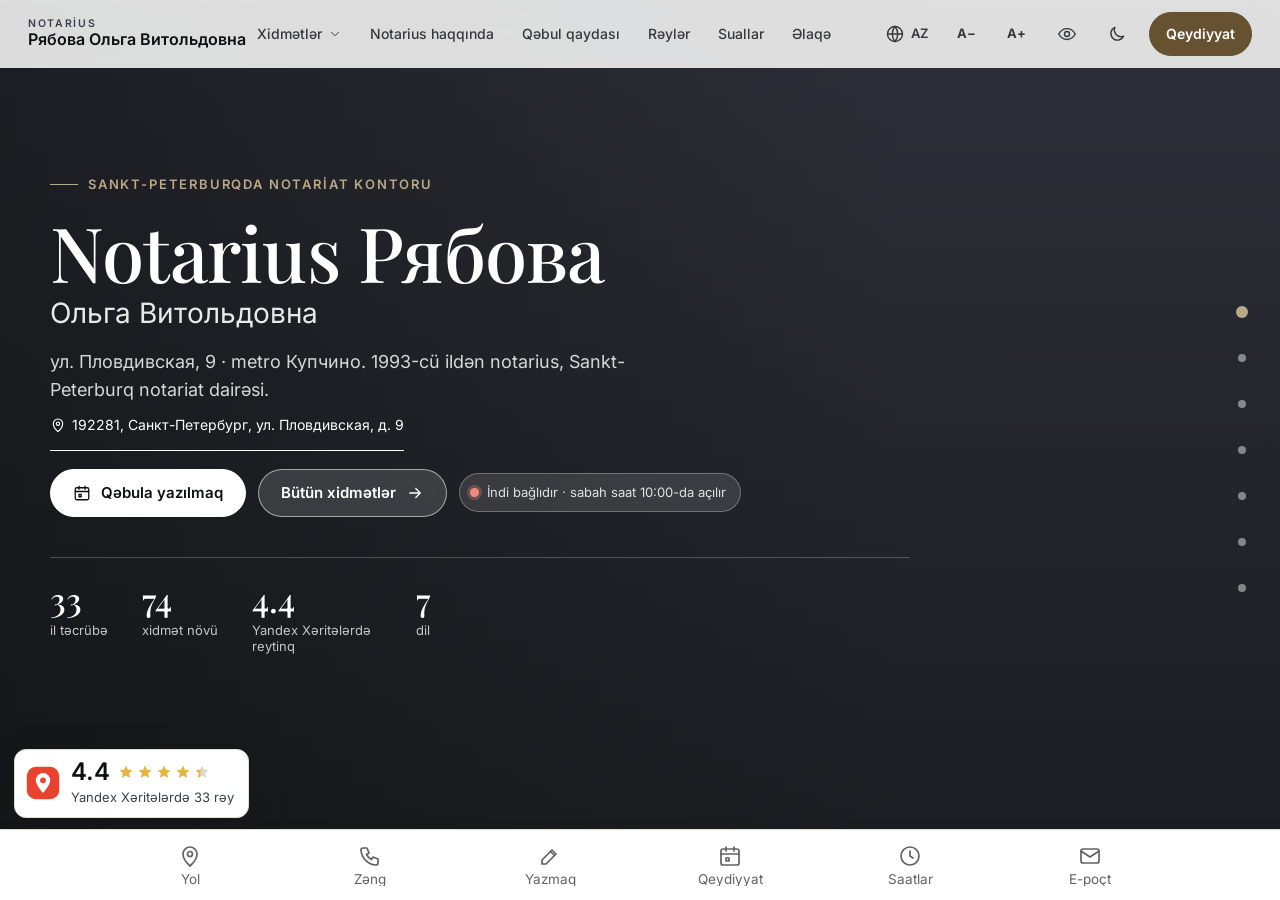
==== az/index.html @ 4a5f0835 "Шапка: имя целиком в две строки, без монограммы; «Порядок приёма»; панель «Услуги» в пределах экрана" ====
<!DOCTYPE html>
<html lang="az" data-theme="light">
<head>
<meta charset="utf-8">
<meta name="viewport" content="width=device-width, initial-scale=1, viewport-fit=cover">
<title>Notarius Рябова О. В. — ул. Пловдивская, 9, Sankt-Peterburq</title>
<meta name="description" content="Notarius Рябова О. В., ул. Пловдивская, 9. Miras, etibarnamələr, daşınmaz əmlak əqdləri, MMC. Qeydiyyat: +7 (812) 708-19-17.">
<meta name="robots" content="noindex, nofollow, noarchive">
<meta name="geo.region" content="RU-SPE">
<meta name="geo.placename" content="Санкт-Петербург">
<meta name="geo.position" content="59.8414922;30.3906568">
<meta name="ICBM" content="59.8414922, 30.3906568">
<link rel="canonical" href="https://kristall2002-art.github.io/etalon-b-ryabova/az/">
<link rel="alternate" hreflang="ru" href="https://kristall2002-art.github.io/etalon-b-ryabova/">
<link rel="alternate" hreflang="en" href="https://kristall2002-art.github.io/etalon-b-ryabova/en/">
<link rel="alternate" hreflang="uz" href="https://kristall2002-art.github.io/etalon-b-ryabova/uz/">
<link rel="alternate" hreflang="tg" href="https://kristall2002-art.github.io/etalon-b-ryabova/tg/">
<link rel="alternate" hreflang="ky" href="https://kristall2002-art.github.io/etalon-b-ryabova/kg/">
<link rel="alternate" hreflang="az" href="https://kristall2002-art.github.io/etalon-b-ryabova/az/">
<link rel="alternate" hreflang="zh" href="https://kristall2002-art.github.io/etalon-b-ryabova/zh/">
<link rel="alternate" hreflang="x-default" href="https://kristall2002-art.github.io/etalon-b-ryabova/">
<meta property="og:type" content="website">
<meta property="og:locale" content="az_AZ">
<meta property="og:site_name" content="Notarius Рябова">
<meta property="og:title" content="Notarius Рябова О. В. — ул. Пловдивская, 9, Sankt-Peterburq">
<meta property="og:description" content="Notarius Рябова О. В., ул. Пловдивская, 9. Miras, etibarnamələr, daşınmaz əmlak əqdləri, MMC. Qeydiyyat: +7 (812) 708-19-17.">
<meta property="og:url" content="https://kristall2002-art.github.io/etalon-b-ryabova/az/">
<meta property="og:image" content="https://kristall2002-art.github.io/etalon-b-ryabova/img/smolny.jpg">
<meta name="twitter:card" content="summary_large_image">
<meta name="twitter:title" content="Notarius Рябова О. В. — ул. Пловдивская, 9, Sankt-Peterburq">
<meta name="twitter:description" content="Notarius Рябова О. В., ул. Пловдивская, 9. Miras, etibarnamələr, daşınmaz əmlak əqdləri, MMC. Qeydiyyat: +7 (812) 708-19-17.">
<meta name="twitter:image" content="https://kristall2002-art.github.io/etalon-b-ryabova/img/smolny.jpg">
<meta name="theme-color" content="#f8f8f8">
<link rel="icon" href="data:image/svg+xml,%3Csvg%20xmlns%3D%22http%3A//www.w3.org/2000/svg%22%20viewBox%3D%220%200%2064%2064%22%3E%3Crect%20width%3D%2264%22%20height%3D%2264%22%20rx%3D%2214%22%20fill%3D%22%23665230%22/%3E%3Ctext%20x%3D%2232%22%20y%3D%2248%22%20text-anchor%3D%22middle%22%20font-family%3D%22Georgia%2Cserif%22%20font-size%3D%2242%22%20fill%3D%22%23fff%22%3E%C2%A7%3C/text%3E%3C/svg%3E">
<!-- шрифты лежат внутри сайта: Google Fonts у российской аудитории режется -->
<style>
@font-face{font-family:'Inter';font-style:normal;font-weight:400;font-display:swap;src:url(../assets/fonts/inter-400-cyrillic-ext.woff2) format('woff2');unicode-range:U+0460-052F, U+1C80-1C8A, U+20B4, U+2DE0-2DFF, U+A640-A69F, U+FE2E-FE2F}
@font-face{font-family:'Inter';font-style:normal;font-weight:400;font-display:swap;src:url(../assets/fonts/inter-400-cyrillic.woff2) format('woff2');unicode-range:U+0301, U+0400-045F, U+0490-0491, U+04B0-04B1, U+2116}
@font-face{font-family:'Inter';font-style:normal;font-weight:400;font-display:swap;src:url(../assets/fonts/inter-400-latin-ext.woff2) format('woff2');unicode-range:U+0100-02BA, U+02BD-02C5, U+02C7-02CC, U+02CE-02D7, U+02DD-02FF, U+0304, U+0308, U+0329, U+1D00-1DBF, U+1E00-1E9F, U+1EF2-1EFF, U+2020, U+20A0-20AB, U+20AD-20C0, U+2113, U+2C60-2C7F, U+A720-A7FF}
@font-face{font-family:'Inter';font-style:normal;font-weight:400;font-display:swap;src:url(../assets/fonts/inter-400-latin.woff2) format('woff2');unicode-range:U+0000-00FF, U+0131, U+0152-0153, U+02BB-02BC, U+02C6, U+02DA, U+02DC, U+0304, U+0308, U+0329, U+2000-206F, U+20AC, U+2122, U+2191, U+2193, U+2212, U+2215, U+FEFF, U+FFFD}
@font-face{font-family:'Inter';font-style:normal;font-weight:500;font-display:swap;src:url(../assets/fonts/inter-500-cyrillic-ext.woff2) format('woff2');unicode-range:U+0460-052F, U+1C80-1C8A, U+20B4, U+2DE0-2DFF, U+A640-A69F, U+FE2E-FE2F}
@font-face{font-family:'Inter';font-style:normal;font-weight:500;font-display:swap;src:url(../assets/fonts/inter-500-cyrillic.woff2) format('woff2');unicode-range:U+0301, U+0400-045F, U+0490-0491, U+04B0-04B1, U+2116}
@font-face{font-family:'Inter';font-style:normal;font-weight:500;font-display:swap;src:url(../assets/fonts/inter-500-latin-ext.woff2) format('woff2');unicode-range:U+0100-02BA, U+02BD-02C5, U+02C7-02CC, U+02CE-02D7, U+02DD-02FF, U+0304, U+0308, U+0329, U+1D00-1DBF, U+1E00-1E9F, U+1EF2-1EFF, U+2020, U+20A0-20AB, U+20AD-20C0, U+2113, U+2C60-2C7F, U+A720-A7FF}
@font-face{font-family:'Inter';font-style:normal;font-weight:500;font-display:swap;src:url(../assets/fonts/inter-500-latin.woff2) format('woff2');unicode-range:U+0000-00FF, U+0131, U+0152-0153, U+02BB-02BC, U+02C6, U+02DA, U+02DC, U+0304, U+0308, U+0329, U+2000-206F, U+20AC, U+2122, U+2191, U+2193, U+2212, U+2215, U+FEFF, U+FFFD}
@font-face{font-family:'Inter';font-style:normal;font-weight:600;font-display:swap;src:url(../assets/fonts/inter-600-cyrillic-ext.woff2) format('woff2');unicode-range:U+0460-052F, U+1C80-1C8A, U+20B4, U+2DE0-2DFF, U+A640-A69F, U+FE2E-FE2F}
@font-face{font-family:'Inter';font-style:normal;font-weight:600;font-display:swap;src:url(../assets/fonts/inter-600-cyrillic.woff2) format('woff2');unicode-range:U+0301, U+0400-045F, U+0490-0491, U+04B0-04B1, U+2116}
@font-face{font-family:'Inter';font-style:normal;font-weight:600;font-display:swap;src:url(../assets/fonts/inter-600-latin-ext.woff2) format('woff2');unicode-range:U+0100-02BA, U+02BD-02C5, U+02C7-02CC, U+02CE-02D7, U+02DD-02FF, U+0304, U+0308, U+0329, U+1D00-1DBF, U+1E00-1E9F, U+1EF2-1EFF, U+2020, U+20A0-20AB, U+20AD-20C0, U+2113, U+2C60-2C7F, U+A720-A7FF}
@font-face{font-family:'Inter';font-style:normal;font-weight:600;font-display:swap;src:url(../assets/fonts/inter-600-latin.woff2) format('woff2');unicode-range:U+0000-00FF, U+0131, U+0152-0153, U+02BB-02BC, U+02C6, U+02DA, U+02DC, U+0304, U+0308, U+0329, U+2000-206F, U+20AC, U+2122, U+2191, U+2193, U+2212, U+2215, U+FEFF, U+FFFD}
@font-face{font-family:'Inter';font-style:normal;font-weight:700;font-display:swap;src:url(../assets/fonts/inter-700-cyrillic-ext.woff2) format('woff2');unicode-range:U+0460-052F, U+1C80-1C8A, U+20B4, U+2DE0-2DFF, U+A640-A69F, U+FE2E-FE2F}
@font-face{font-family:'Inter';font-style:normal;font-weight:700;font-display:swap;src:url(../assets/fonts/inter-700-cyrillic.woff2) format('woff2');unicode-range:U+0301, U+0400-045F, U+0490-0491, U+04B0-04B1, U+2116}
@font-face{font-family:'Inter';font-style:normal;font-weight:700;font-display:swap;src:url(../assets/fonts/inter-700-latin-ext.woff2) format('woff2');unicode-range:U+0100-02BA, U+02BD-02C5, U+02C7-02CC, U+02CE-02D7, U+02DD-02FF, U+0304, U+0308, U+0329, U+1D00-1DBF, U+1E00-1E9F, U+1EF2-1EFF, U+2020, U+20A0-20AB, U+20AD-20C0, U+2113, U+2C60-2C7F, U+A720-A7FF}
@font-face{font-family:'Inter';font-style:normal;font-weight:700;font-display:swap;src:url(../assets/fonts/inter-700-latin.woff2) format('woff2');unicode-range:U+0000-00FF, U+0131, U+0152-0153, U+02BB-02BC, U+02C6, U+02DA, U+02DC, U+0304, U+0308, U+0329, U+2000-206F, U+20AC, U+2122, U+2191, U+2193, U+2212, U+2215, U+FEFF, U+FFFD}
@font-face{font-family:'Playfair Display';font-style:normal;font-weight:500;font-display:swap;src:url(../assets/fonts/playfair-display-500-cyrillic.woff2) format('woff2');unicode-range:U+0301, U+0400-045F, U+0490-0491, U+04B0-04B1, U+2116}
@font-face{font-family:'Playfair Display';font-style:normal;font-weight:500;font-display:swap;src:url(../assets/fonts/playfair-display-500-latin-ext.woff2) format('woff2');unicode-range:U+0100-02BA, U+02BD-02C5, U+02C7-02CC, U+02CE-02D7, U+02DD-02FF, U+0304, U+0308, U+0329, U+1D00-1DBF, U+1E00-1E9F, U+1EF2-1EFF, U+2020, U+20A0-20AB, U+20AD-20C0, U+2113, U+2C60-2C7F, U+A720-A7FF}
@font-face{font-family:'Playfair Display';font-style:normal;font-weight:500;font-display:swap;src:url(../assets/fonts/playfair-display-500-latin.woff2) format('woff2');unicode-range:U+0000-00FF, U+0131, U+0152-0153, U+02BB-02BC, U+02C6, U+02DA, U+02DC, U+0304, U+0308, U+0329, U+2000-206F, U+20AC, U+2122, U+2191, U+2193, U+2212, U+2215, U+FEFF, U+FFFD}
@font-face{font-family:'Playfair Display';font-style:normal;font-weight:600;font-display:swap;src:url(../assets/fonts/playfair-display-600-cyrillic.woff2) format('woff2');unicode-range:U+0301, U+0400-045F, U+0490-0491, U+04B0-04B1, U+2116}
@font-face{font-family:'Playfair Display';font-style:normal;font-weight:600;font-display:swap;src:url(../assets/fonts/playfair-display-600-latin-ext.woff2) format('woff2');unicode-range:U+0100-02BA, U+02BD-02C5, U+02C7-02CC, U+02CE-02D7, U+02DD-02FF, U+0304, U+0308, U+0329, U+1D00-1DBF, U+1E00-1E9F, U+1EF2-1EFF, U+2020, U+20A0-20AB, U+20AD-20C0, U+2113, U+2C60-2C7F, U+A720-A7FF}
@font-face{font-family:'Playfair Display';font-style:normal;font-weight:600;font-display:swap;src:url(../assets/fonts/playfair-display-600-latin.woff2) format('woff2');unicode-range:U+0000-00FF, U+0131, U+0152-0153, U+02BB-02BC, U+02C6, U+02DA, U+02DC, U+0304, U+0308, U+0329, U+2000-206F, U+20AC, U+2122, U+2191, U+2193, U+2212, U+2215, U+FEFF, U+FFFD}
/* ===== Notary site — generator stylesheet (light warm base, dark theme by toggle) ===== */
:root{
  --p100:#665230; --p90:#97825e; --p80:#bba887; --p70:#c2b9a9; --p50:#dad5ce; --p40:#e0dedb;
  --p30:#eeece9; --p20:#f1f1f0; --p10:#f8f8f8; --n100:#0e0f11; --n90:#3c404b; --n10:#fff;

  --bg:var(--p10); --bg2:var(--p20); --bg3:var(--p30); --card:var(--n10); --text:var(--n100); --muted:var(--n90);
  --line:var(--p50); --line2:var(--p40); --accent:var(--p90); --accent-d:var(--p100); --accent-l:var(--p80); --accent-soft:var(--p30);
  --on-accent:#fff; --shadow:0 1px 10px rgba(51,51,51,.10); --shadow-lg:0 12px 40px rgba(30,24,10,.14);
  --hero-ov1:rgba(14,15,17,.72); --hero-ov2:rgba(14,15,17,.30); --sec-ov:rgba(248,248,248,.72);
  --ok:#2e8b57; --bad:#b4453b;
  /* те же цвета составляющими: rgba() понимают все браузеры, color-mix() — нет */
  --bg-rgb:248,248,248; --card-rgb:255,255,255; --accent-rgb:151,130,94; --ok-rgb:46,139,87;

  --hdr-h:68px; --bar-h:70px; --vh:100vh; --gap:24px; --radius:14px; --radius-s:10px;
  --font:"Inter",Tahoma,Arial,sans-serif; --serif:"Playfair Display",Georgia,"Times New Roman",serif;
  --ease:cubic-bezier(.65,.05,.36,1); --speed:520ms;
}
html[data-theme="dark"]{
  --bg:#17150f; --bg2:#1d1a13; --bg3:#252117; --card:#221e15; --text:#f1ebdf; --muted:#b9ae98;
  --line:#3a3325; --line2:#2f2a1e; --accent:#c9b17f; --accent-d:#e0cf9f; --accent-l:#8d7b58; --accent-soft:#2a251a;
  --on-accent:#17150f; --shadow:0 1px 12px rgba(0,0,0,.45); --shadow-lg:0 14px 40px rgba(0,0,0,.55);
  --hero-ov1:rgba(10,9,6,.80); --hero-ov2:rgba(10,9,6,.40); --sec-ov:rgba(16,15,12,.76);
  --bg-rgb:23,21,15; --card-rgb:34,30,21; --accent-rgb:201,177,127;
}

*,*::before,*::after{box-sizing:border-box}
html{-webkit-text-size-adjust:100%;scroll-behavior:auto}
html,body{height:100%;margin:0;overflow:hidden;background:var(--bg);color:var(--text);
  font-family:var(--font);font-size:16px;line-height:1.55;-webkit-font-smoothing:antialiased}
body{overscroll-behavior:none;position:relative}
a{color:inherit;text-decoration:none}
img{display:block;max-width:100%}
button{font:inherit;color:inherit;background:none;border:0;padding:0;cursor:pointer}
input,select,textarea{font:inherit;color:inherit}
h1,h2,h3,h4,p{margin:0}
ul{margin:0;padding:0;list-style:none}
svg{display:block}
.ico{width:22px;height:22px;stroke:currentColor;fill:none;stroke-width:1.7;stroke-linecap:round;stroke-linejoin:round;flex:none}
.vh{position:absolute!important;width:1px;height:1px;overflow:hidden;clip:rect(0 0 0 0);white-space:nowrap}

/* ---------- typography helpers ---------- */
.kicker{display:inline-flex;align-items:center;gap:10px;font-size:13px;font-weight:600;letter-spacing:.14em;text-transform:uppercase;color:var(--accent)}
.kicker::before{content:"";width:28px;height:1px;background:var(--accent)}
.h2{font-size:clamp(26px,3.2vw,40px);font-weight:600;letter-spacing:-.02em;line-height:1.12;margin-top:10px}
.lead{color:var(--muted);font-size:17px;max-width:640px;margin-top:12px}
.sec-head{margin-bottom:28px}
#contacts .sec-head{margin-bottom:18px}

/* ---------- buttons ---------- */
.btn{display:inline-flex;align-items:center;justify-content:center;gap:10px;min-height:48px;padding:0 22px;border-radius:999px;
  font-weight:600;font-size:15px;line-height:1;border:1.5px solid transparent;transition:background .25s,color .25s,border-color .25s,transform .2s,box-shadow .25s;white-space:nowrap}
.btn:active{transform:translateY(1px)}
.btn-primary{background:var(--accent-d);color:var(--on-accent);border-color:var(--accent-d)}
.btn-primary:hover{background:var(--accent);border-color:var(--accent);color:#fff}
html[data-theme="dark"] .btn-primary:hover{color:#17150f}
.btn-ghost{border-color:var(--line);color:var(--text);background:var(--card)}
.btn-ghost:hover{border-color:var(--accent);color:var(--accent-d)}
.btn-light{background:rgba(255,255,255,.14);color:#fff;border-color:rgba(255,255,255,.55);backdrop-filter:blur(6px)}
.btn-light:hover{background:#fff;color:var(--n100)}
.btn-white{background:#fff;color:var(--n100);border-color:#fff}
.btn-white:hover{background:var(--p30);border-color:var(--p30)}
.btn .ico{width:18px;height:18px}
.btn-sm{min-height:44px;padding:0 16px;font-size:14px}

/* ---------- header ---------- */
.hdr{position:fixed;top:0;left:0;right:0;height:var(--hdr-h);z-index:200;display:flex;align-items:center;
  background:rgba(var(--bg-rgb),.88);backdrop-filter:blur(12px);-webkit-backdrop-filter:blur(12px);
  border-bottom:1px solid var(--line2);transition:background .3s}
.hdr-in{width:100%;max-width:1280px;margin:0 auto;padding:0 28px;display:flex;align-items:center;gap:24px}
.brand{display:flex;align-items:center;gap:12px;min-width:0;min-height:44px}
.mono-img{object-fit:contain;background:#fff;padding:2px;box-sizing:border-box}
.mono{width:42px;height:42px;border-radius:12px;background:var(--accent-d);color:var(--on-accent);display:grid;place-items:center;
  font-family:var(--serif);font-size:20px;font-weight:600;flex:none;letter-spacing:.02em}
.brand-t{display:flex;flex-direction:column;line-height:1.15;min-width:0}
.brand-n{font-weight:600;font-size:15px;white-space:nowrap;overflow:hidden;text-overflow:ellipsis}
.brand-s{font-size:13px;color:var(--muted);white-space:nowrap;overflow:hidden;text-overflow:ellipsis}
.nav{display:flex;align-items:center;gap:4px;margin-left:auto}
.nav > li{position:relative}
.nav-a{display:inline-flex;align-items:center;gap:6px;min-height:44px;padding:10px 12px;border-radius:8px;font-size:14px;font-weight:500;color:var(--text);opacity:.8;transition:opacity .2s,background .2s}
.nav-a:hover,.nav-a.cur,.nav > li.open > .nav-a{opacity:1;background:var(--bg3)}
.nav-a .chev{width:14px;height:14px;transition:transform .25s}
.nav > li.open > .nav-a .chev{transform:rotate(180deg)}
.hdr-tools{display:flex;align-items:center;gap:6px;margin-left:8px}
.tool{width:44px;height:44px;border-radius:10px;display:grid;place-items:center;color:var(--text);opacity:.8;transition:background .2s,opacity .2s}
.tool:hover{background:var(--bg3);opacity:1}
.tool .ico{width:20px;height:20px}
.tool-lang{width:auto;padding:0 10px;gap:6px;font-size:13px;font-weight:600;letter-spacing:.04em;display:flex;align-items:center}
.lang-wrap{position:relative}
.lang-dd{position:absolute;right:0;top:calc(100% + 8px);background:var(--card);border:1px solid var(--line);border-radius:12px;box-shadow:var(--shadow-lg);
  padding:6px;min-width:190px;display:none;z-index:210}
.lang-wrap.open .lang-dd{display:block}
.lang-dd button,.lang-dd a{display:flex;width:100%;align-items:center;gap:10px;min-height:44px;padding:9px 12px;border-radius:8px;font-size:14px;text-align:left}
.lang-dd button:hover,.lang-dd a:hover{background:var(--bg3)}
.lang-dd button.cur,.lang-dd a.cur{color:var(--accent-d);font-weight:600}
.lang-dd b{font-size:13px;letter-spacing:.08em;width:26px;color:var(--muted)}
.hdr-book{margin-left:4px}
.burger{display:none}
.moon,.sun{display:none}
html[data-theme="dark"] .sun{display:block}
html:not([data-theme="dark"]) .moon{display:block}

/* mega menu */
.mega{position:absolute;left:50%;top:calc(100% + 10px);transform:translateX(-50%);width:min(980px,calc(100vw - 40px));
  background:var(--card);border:1px solid var(--line);border-radius:16px;box-shadow:var(--shadow-lg);padding:20px;display:none;z-index:210}
.nav > li.open > .mega{display:block}
.mega-head{display:flex;justify-content:space-between;align-items:baseline;gap:16px;padding:0 6px 14px;border-bottom:1px solid var(--line2);margin-bottom:12px}
.mega-head b{font-size:14px}
.mega-head span{font-size:13px;color:var(--muted)}
.mega-grid{display:grid;grid-template-columns:repeat(2,1fr);gap:4px}
.mega-it{display:flex;gap:12px;align-items:flex-start;padding:10px 12px;border-radius:10px;text-align:left;width:100%;transition:background .2s}
.mega-it:hover{background:var(--bg3)}
.mega-it .cic{width:38px;height:38px;border-radius:10px;background:var(--accent-soft);color:var(--accent-d);display:grid;place-items:center;flex:none}
.mega-it .cic .ico{width:20px;height:20px}
.mega-it b{display:block;font-size:14px;font-weight:600}
.mega-it small{display:block;font-size:13px;color:var(--muted);line-height:1.35;margin-top:2px}
.mega-it em{font-style:normal;font-size:13px;color:var(--accent);margin-top:3px;display:block}

/* mobile menu */
.mmenu{position:fixed;top:var(--hdr-h);left:0;right:0;bottom:var(--bar-h);z-index:190;background:var(--bg);overflow-y:auto;padding:14px 18px 30px;display:none}
.mmenu.open{display:block}
.mmenu a,.mmenu .macc > button{display:flex;align-items:center;justify-content:space-between;width:100%;padding:14px 6px;border-bottom:1px solid var(--line2);font-size:17px;font-weight:500;text-align:left}
.mmenu .macc > button .chev{width:18px;height:18px;transition:transform .25s}
.mmenu .macc.open > button .chev{transform:rotate(180deg)}
.mmenu .macc-list{display:none;padding:4px 0 8px}
.mmenu .macc.open .macc-list{display:block}
.mmenu .macc-list button{display:flex;align-items:center;gap:12px;width:100%;padding:11px 8px;border-radius:10px;text-align:left;font-size:15px}
.mmenu .macc-list button:hover{background:var(--bg3)}
.mmenu .macc-list .cic{width:32px;height:32px;border-radius:8px;background:var(--accent-soft);color:var(--accent-d);display:grid;place-items:center;flex:none}
.mmenu .macc-list .cic .ico{width:17px;height:17px}
.mmenu-foot{display:flex;flex-wrap:wrap;gap:8px;margin-top:18px}
.mmenu-foot .btn{flex:1}

/* ---------- full-page scroller ---------- */
.fp{position:relative;width:100%;height:var(--vh);overflow:hidden}
.fp-track{will-change:transform;transition:transform var(--speed) var(--ease)}
.fp-track.no-anim{transition:none}
.sec{position:relative;height:var(--vh);width:100%;overflow:hidden}
.sec-scroll{height:100%;overflow-y:auto;overflow-x:hidden;display:flex;flex-direction:column;
  padding:calc(var(--hdr-h) + 20px) 28px calc(var(--bar-h) + 96px);-webkit-overflow-scrolling:touch;scrollbar-width:thin;scrollbar-color:var(--line) transparent}
.wrap{margin:auto;width:100%;max-width:1180px}
.sec-alt{background:var(--bg2)}

/* reveal animation */
.rv{opacity:0;transform:translateY(18px);transition:opacity .7s ease,transform .7s ease;transition-delay:calc(var(--i,0) * 90ms)}
.sec.active .rv{opacity:1;transform:none}

/* side dots */
.dots{position:fixed;right:16px;top:50%;transform:translateY(-50%);z-index:150;display:flex;flex-direction:column;gap:2px}
.dots button{position:relative;width:44px;height:44px;display:grid;place-items:center}
.dots button::after{content:"";width:8px;height:8px;border-radius:50%;background:var(--muted);opacity:.45;transition:transform .25s,opacity .25s,background .25s}
.dots button:hover::after{opacity:.9}
.dots button.cur::after{background:var(--accent);opacity:1;transform:scale(1.5)}
.dots button span{position:absolute;right:32px;top:50%;transform:translateY(-50%) translateX(6px);background:var(--n100);color:#fff;font-size:13px;
  padding:5px 10px;border-radius:6px;white-space:nowrap;opacity:0;pointer-events:none;transition:opacity .2s,transform .2s}
.dots button:hover span{opacity:1;transform:translateY(-50%)}
.sec-hero ~ .dots{color:#fff}
body[data-sec="0"] .dots button::after{background:#fff}
body[data-sec="0"] .dots button.cur::after{background:var(--p80)}

/* фон-фотография на каждом экране: снимок Петербурга или классического интерьера,
   поверх — плотная заливка тона страницы, чтобы текст читался так же, как без фото */
.sec-bg{position:absolute;inset:0;overflow:hidden;pointer-events:none;z-index:0}
.sec-bg img{width:100%;height:100%;object-fit:cover}
/* поверх фотографии — тот же тёмный градиент, что и на первом экране: фон читается
   как настоящая фотография, а не как выцветшая подложка */
.sec-bg::after{content:"";position:absolute;inset:0;
  background:linear-gradient(180deg,var(--hero-ov2) 0%,var(--hero-ov1) 100%),linear-gradient(90deg,rgba(14,15,17,.45),rgba(14,15,17,.05) 70%)}
/* секция с фотографией живёт в тёмной палитре независимо от темы сайта */
.sec.has-bg:not(.sec-hero){background:transparent;color:#f4efe6;
  --card:rgba(22,19,13,.68); --text:#f4efe6; --muted:#d3c9b6; --bg2:transparent; --bg3:rgba(255,255,255,.08);
  --line:rgba(255,255,255,.22); --line2:rgba(255,255,255,.16);
  --accent:#d9c69a; --accent-d:#ead9b4; --accent-l:#b7a279; --accent-soft:rgba(255,255,255,.10); --on-accent:#17150f;
  --shadow:0 1px 12px rgba(0,0,0,.35); --shadow-lg:0 14px 40px rgba(0,0,0,.5)}
.sec:not(.sec-hero) .sec-scroll{position:relative;z-index:1}

/* ---------- hero ---------- */
.sec-hero{color:#fff}
.hero-bg{position:absolute;inset:0;overflow:hidden;background:var(--n90)}
.hero-bg img{width:100%;height:100%;object-fit:cover;transform:scale(1.04);animation:kb 26s ease-in-out infinite alternate}
@keyframes kb{from{transform:scale(1.04) translate(0,0)}to{transform:scale(1.14) translate(-1.6%,-1.2%)}}
.hero-bg::after{content:"";position:absolute;inset:0;background:linear-gradient(180deg,var(--hero-ov2) 0%,var(--hero-ov1) 100%),linear-gradient(90deg,rgba(14,15,17,.55),rgba(14,15,17,.05) 70%)}
.sec-hero .sec-scroll{position:relative;z-index:1}
.hero{max-width:860px}
.hero .kicker{color:var(--p80)}
.hero .kicker::before{background:var(--p80)}
.hero h1{font-family:var(--serif);font-weight:500;font-size:clamp(38px,6vw,76px);line-height:1.04;letter-spacing:-.01em;margin-top:18px}
.hero h1 small{display:block;font-family:var(--font);font-weight:400;font-size:clamp(18px,2.2vw,28px);letter-spacing:0;opacity:.9;margin-top:8px}
.hero .lead{color:rgba(255,255,255,.82);font-size:clamp(15px,1.4vw,18px);margin-top:20px}
.hero-cta{display:flex;flex-wrap:wrap;gap:12px;margin-top:30px;align-items:center}
.status{display:inline-flex;align-items:center;gap:8px;padding:8px 14px 8px 10px;border-radius:999px;background:rgba(255,255,255,.12);border:1px solid rgba(255,255,255,.28);font-size:13px;backdrop-filter:blur(6px)}
.status i{width:9px;height:9px;border-radius:50%;background:#7bd389;box-shadow:0 0 0 3px rgba(123,211,137,.28)}
.status.closed i{background:#f08a7e;box-shadow:0 0 0 3px rgba(240,138,126,.28)}
.status.soon i{background:#f0c674;box-shadow:0 0 0 3px rgba(240,198,116,.28)}
.status span{opacity:.85}
.hero-stats{display:flex;gap:34px;margin-top:40px;padding-top:24px;border-top:1px solid rgba(255,255,255,.22);flex-wrap:wrap}
.hs b{display:block;font-family:var(--serif);font-size:34px;font-weight:500;line-height:1}
.hs span{display:block;font-size:13px;opacity:.75;margin-top:6px;max-width:130px;line-height:1.3}
.addr-link{display:inline-flex;align-items:center;gap:6px;border-bottom:1px solid currentColor;padding:13px 0 14px;margin:-13px 0 -14px;transition:color .2s}
.addr-link:hover{color:var(--accent)}
.addr-link .ico{width:16px;height:16px}

/* ---------- services ---------- */
.svc-grid{display:grid;grid-template-columns:repeat(5,1fr);gap:14px}
.svc{display:flex;flex-direction:column;align-items:flex-start;gap:10px;padding:18px 16px 16px;border-radius:var(--radius);background:var(--card);border:1px solid var(--line2);
  text-align:left;min-height:170px;transition:transform .25s,box-shadow .25s,border-color .25s;position:relative}
.svc:hover{transform:translateY(-3px);box-shadow:var(--shadow-lg);border-color:var(--accent-l)}
.svc .cic{width:44px;height:44px;border-radius:12px;background:var(--accent-soft);color:var(--accent-d);display:grid;place-items:center}
.svc b{font-size:15px;font-weight:600;line-height:1.3}
.svc small{font-size:13px;color:var(--muted);line-height:1.35}
.svc em{font-style:normal;font-size:13px;color:var(--accent);margin-top:auto;padding-top:6px;display:inline-flex;align-items:center;gap:4px}
.svc em .ico{width:12px;height:12px}

/* ---------- about ---------- */
.about{display:grid;grid-template-columns:1.15fr .85fr;gap:48px;align-items:start}
.about-txt p{color:var(--muted);margin-top:14px;font-size:16px}
.about-txt p:first-of-type{color:var(--text)}
.quote{margin-top:22px;padding:16px 20px;border-left:3px solid var(--accent);background:var(--card);border-radius:0 12px 12px 0;font-family:var(--serif);font-size:18px;line-height:1.45;color:var(--text)}
.creds{display:grid;gap:10px}
.cred{display:flex;gap:14px;align-items:center;padding:14px 16px;border-radius:12px;background:var(--card);border:1px solid var(--line2)}
.cred .cic{width:40px;height:40px;border-radius:10px;background:var(--accent-soft);color:var(--accent-d);display:grid;place-items:center;flex:none}
.cred .cic .ico{width:20px;height:20px}
.cred small{display:block;font-size:13px;color:var(--muted);text-transform:uppercase;letter-spacing:.06em}
.cred b{display:block;font-size:15px;font-weight:600;line-height:1.3}
.chips{display:flex;flex-wrap:wrap;gap:8px;margin-top:16px}
.chips li{padding:8px 14px;border-radius:999px;border:1px solid var(--accent-l);color:var(--accent-d);font-size:13.5px;font-weight:500;background:var(--card)}
.strong-lbl{margin-top:22px;font-size:13px;text-transform:uppercase;letter-spacing:.1em;color:var(--muted)}

/* ---------- how ---------- */
.steps{display:grid;grid-template-columns:repeat(5,1fr);gap:16px;position:relative;margin-top:14px}
.steps::before{content:"";position:absolute;left:8%;right:8%;top:30px;height:1px;background:var(--line)}
.step{position:relative;padding:0 8px}
.step-n{width:60px;height:60px;border-radius:50%;background:var(--card);border:1.5px solid var(--accent-l);color:var(--accent-d);display:grid;place-items:center;
  font-family:var(--serif);font-size:24px;font-weight:600;position:relative;z-index:1;transition:background .4s,color .4s}
.sec.active .step-n{animation:pop .6s var(--ease) both;animation-delay:calc(var(--i) * 140ms + 150ms)}
@keyframes pop{0%{transform:scale(.6);opacity:0}60%{transform:scale(1.08);opacity:1}100%{transform:scale(1)}}
.step b{display:block;margin-top:16px;font-size:17px;font-weight:600}
.step p{color:var(--muted);font-size:14.5px;margin-top:6px}

/* ---------- reviews ---------- */
.reviews{display:grid;grid-template-columns:300px 1fr;gap:28px;align-items:start}
.rsum{background:var(--card);border:1px solid var(--line2);border-radius:var(--radius);padding:26px 24px;text-align:center}
.rsum .big{font-family:var(--serif);font-size:64px;line-height:1;font-weight:500;color:var(--accent-d)}
.stars{display:inline-flex;gap:3px;--fill:100%}
.stars svg{width:20px;height:20px}
.stars .st{fill:var(--line);stroke:none}
.stars .st.on{fill:#e7b73b}
.stars .st.half{fill:url(#halfgrad)}
.rsum .stars{margin-top:8px}
.rsum p{color:var(--muted);font-size:13.5px;margin-top:10px;line-height:1.4}
.rsum .btn{margin-top:16px;width:100%}
.rsum .gis{display:block;margin:10px 0 -14px;padding:14px 0;font-size:13px;color:var(--accent-d);text-decoration:underline;text-underline-offset:3px}
.rgrid{display:grid;grid-template-columns:repeat(2,1fr);gap:14px}
.rev{background:var(--card);border:1px solid var(--line2);border-radius:var(--radius);padding:20px;display:flex;flex-direction:column;gap:10px}
.rev .stars svg{width:15px;height:15px}
.rev p{font-size:14.5px;line-height:1.5;flex:1}
.rev p::before{content:"“";font-family:var(--serif);color:var(--accent);font-size:22px;line-height:0;margin-right:4px;vertical-align:-6px}
.rev-meta{display:flex;flex-wrap:wrap;justify-content:space-between;gap:4px 10px;align-items:baseline;font-size:13px;color:var(--muted)}
.rev-meta b{color:var(--text);font-weight:600}
.rev-src{display:inline-flex;align-items:center;gap:5px;white-space:nowrap;margin-left:auto}
.rev-src i{width:6px;height:6px;border-radius:50%;background:var(--accent)}
.rev-sample{color:var(--muted);font-style:italic;opacity:.85}
.rev-real{color:var(--accent-d);font-weight:600}
.rev-real i{background:var(--ok)}
.rev-is-real{border-color:var(--accent-l)}
.demo-note{margin-top:14px;max-width:760px;font-size:13.5px;line-height:1.45;color:var(--muted);background:var(--accent-soft);
  border-left:3px solid var(--accent);border-radius:0 8px 8px 0;padding:8px 12px}
.rnote{margin-top:14px;font-size:13px;color:var(--muted)}

/* ---------- faq ---------- */
.faq{display:grid;grid-template-columns:1fr 1fr;gap:0 32px;align-items:start}
/* когда под секцией лежит фотография, список вопросов ставим на карточку:
   иначе тонкие разделители и значки «+» тонут в деталях фона */
/* на секциях с фотографией карточки делаем чуть прозрачными с размытием:
   интерьер просвечивает сквозь них, а текст остаётся на плотной подложке */
.sec-bg + .sec-scroll .svc,.sec-bg + .sec-scroll .rev,.sec-bg + .sec-scroll .cbox,
.sec-bg + .sec-scroll .cred,.sec-bg + .sec-scroll .faq,
.sec-bg + .sec-scroll .about-txt,.sec-bg + .sec-scroll .sec-head{
  background:rgba(var(--card-rgb),.86);backdrop-filter:blur(7px)}
.sec-bg + .sec-scroll .step p{color:var(--text)}
.sec-bg + .sec-scroll .strong-lbl{color:var(--text);text-shadow:0 1px 3px rgba(0,0,0,.6)}
.sec-bg + .sec-scroll .about-txt,.sec-bg + .sec-scroll .sec-head{background:var(--card);border:1px solid var(--line);border-radius:16px;padding:18px 22px}
@media (max-width:760px){.sec-bg + .sec-scroll .svc{background:rgba(var(--card-rgb),.93)}}
@media (max-width:760px){.sec-bg + .sec-scroll .about-txt,.sec-bg + .sec-scroll .sec-head{padding:14px 16px;border-radius:14px}}
.sec-bg + .sec-scroll .faq{background:var(--card);border:1px solid var(--line);border-radius:16px;padding:6px 26px 10px;gap:0 40px}
@media (max-width:760px){.sec-bg + .sec-scroll .faq{padding:4px 16px 8px;border-radius:14px}}
.faq-col{display:flex;flex-direction:column}
.fq{border-bottom:1px solid var(--line)}
.fq > button{display:flex;width:100%;align-items:center;justify-content:space-between;gap:16px;min-height:44px;padding:16px 4px;text-align:left;font-weight:600;font-size:15.5px;line-height:1.35}
.fq > button .pl{width:26px;height:26px;border-radius:50%;border:1px solid var(--line);display:grid;place-items:center;flex:none;color:var(--accent-d);transition:transform .3s,background .3s}
.fq > button .pl .ico{width:14px;height:14px}
.fq.open > button .pl{transform:rotate(45deg);background:var(--accent-soft)}
.fq-a{display:grid;grid-template-rows:0fr;transition:grid-template-rows .35s var(--ease)}
.fq.open .fq-a{grid-template-rows:1fr}
.fq-a > div{overflow:hidden}
.fq-a p{color:var(--muted);font-size:14.5px;padding:0 4px 16px;line-height:1.55}
.fq-a .faq-note{font-size:13px;color:var(--accent-d);padding-bottom:6px}
.fq-a .faq-note:empty{display:none}

/* ---------- contacts ---------- */
.contacts{display:grid;grid-template-columns:1fr 1.05fr 1fr;gap:18px;align-items:stretch}
.contacts .cbox{padding:16px 18px}
.cbox{background:var(--card);border:1px solid var(--line2);border-radius:var(--radius);padding:20px}
.cl{display:grid;gap:12px}
.cl li{display:flex;gap:12px;align-items:flex-start}
.cl .cic{width:36px;height:36px;border-radius:10px;background:var(--accent-soft);color:var(--accent-d);display:grid;place-items:center;flex:none}
.cl .cic .ico{width:18px;height:18px}
.cl small{display:block;font-size:13px;color:var(--muted);text-transform:uppercase;letter-spacing:.06em}
.cl b{display:block;font-weight:500;font-size:15px;line-height:1.4}
.cl a.tel,.cl a.mail{display:block;padding:14px 0;margin:-14px 0}
.cl a.tel:hover,.cl a.mail:hover{color:var(--accent-d)}
.hours-link{display:inline-block;font-size:13px;color:var(--accent-d);text-decoration:underline;text-underline-offset:3px;padding:14px 0;margin:-14px 0}
.cl .msgs{display:flex;gap:8px;margin-top:4px;flex-wrap:wrap}
.cl .msgs a{display:inline-flex;align-items:center;gap:6px;padding:6px 10px;border-radius:8px;border:1px solid var(--line);font-size:13px;min-height:44px}
.cl .msgs a .ico{width:16px;height:16px}
.mapbox{display:flex;flex-direction:column;gap:12px;padding:12px}
.map{flex:1;min-height:280px;border-radius:10px;overflow:hidden;border:1px solid var(--line);background:var(--bg3);position:relative}
.map iframe{width:100%;height:100%;border:0;position:absolute;inset:0}
.map-actions{display:flex;gap:8px;flex-wrap:wrap}
.map-actions .btn{flex:1;min-height:44px;font-size:14px;padding:0 12px}

/* form */
.form h3{font-size:19px;font-weight:600}
.form .fdesc{color:var(--muted);font-size:13.5px;margin-top:6px}
.fg{display:grid;gap:8px;margin-top:12px}
.f2{display:grid;grid-template-columns:1fr 1fr;gap:10px}
.fld{display:flex;flex-direction:column;gap:4px}
.fld label{font-size:13px;color:var(--muted);font-weight:500}
.fld input,.fld select,.fld textarea{width:100%;background:var(--bg);border:1px solid var(--line);border-radius:10px;padding:8px 12px;font-size:14px;transition:border-color .2s,box-shadow .2s;min-height:44px}
.fld textarea{min-height:48px;resize:vertical}
.fld input:focus,.fld select:focus,.fld textarea:focus{outline:0;border-color:var(--accent);box-shadow:0 0 0 3px rgba(var(--accent-rgb),.22)}
.fld.err input,.fld.err select{border-color:var(--bad)}
.ferr{font-size:13px;color:var(--bad);display:none}
.fld.err .ferr{display:block}
.fnote{font-size:13px;color:var(--muted);margin-top:8px;line-height:1.4}
.fok{display:none;margin-top:10px;padding:10px 12px;border-radius:10px;background:rgba(var(--ok-rgb),.12);color:var(--ok);font-size:13.5px}
.fok.show{display:block}

.foot{margin-top:18px;padding-top:12px;padding-left:250px;flex-wrap:nowrap;align-items:flex-start;border-top:1px solid var(--line2);display:flex;justify-content:space-between;gap:16px;flex-wrap:wrap;font-size:13px;color:var(--muted)}
.foot p{max-width:none}
.foot .fl{white-space:nowrap;flex:none}
.foot .fl a{margin-left:14px;padding:14px 0;margin-top:-14px;margin-bottom:-14px;display:inline-block;min-width:44px;text-align:center;text-decoration:underline;text-underline-offset:3px}

/* ---------- bottom bar ---------- */
.bar{position:fixed;inset:auto 0 0;z-index:300;background:var(--card);box-shadow:0 -1px 10px rgba(51,51,51,.1);border-top:1px solid var(--line2);
  padding:6px 0;padding-bottom:calc(6px + env(safe-area-inset-bottom,0px))}
.bar-in{display:flex;justify-content:space-around;align-items:center;max-width:1080px;margin:0 auto}
.bi{display:flex;flex-direction:column;align-items:center;gap:5px;padding:8px 24px;border-radius:10px;font-size:13.5px;line-height:1;color:var(--text);opacity:.65;
  transition:opacity .3s,background .3s,color .3s;flex:1;max-width:190px;min-width:0}
.bi span{white-space:nowrap;max-width:100%;overflow:hidden;text-overflow:ellipsis}
.bi .ico{width:24px;height:24px}
.bi:hover{opacity:1;background:var(--bg3)}
.bi.cur{opacity:1;color:var(--accent-d)}

/* reviews badge */
.badge{position:fixed;left:14px;bottom:calc(var(--bar-h) + 12px);z-index:290;display:flex;align-items:center;gap:10px;background:var(--card);
  border-radius:12px;padding:10px 14px 10px 10px;box-shadow:var(--shadow-lg);border:1px solid var(--line2);color:var(--text);transition:transform .25s,box-shadow .25s}
.badge:hover{transform:translateY(-2px)}
.badge .ym{width:36px;height:36px;flex:none}
.badge-r{display:flex;align-items:center;gap:8px}
.badge-r b{font-size:24px;line-height:1;font-weight:600}
.badge .stars svg{width:16px;height:16px}
.badge small{display:block;font-size:13px;color:var(--muted);margin-top:3px;white-space:nowrap}
body[data-sec="0"] .badge{background:var(--card)}
html[data-theme="dark"] .badge{background:var(--card);border-color:var(--line);color:var(--text);box-shadow:0 10px 30px rgba(0,0,0,.6)}
html[data-theme="dark"] .badge small{color:var(--muted)}
/* бейдж фиксирован слева внизу и на ≥768px виден на всех секциях — поэтому padding-bottom у .sec-scroll (здесь и в
   @media ≤991px) = bar-h + 96px: при прокрутке внутри секции бейдж не наезжает на контент. На ≤767px бейдж только на герое. */

/* ---------- modals ---------- */
.modal{position:fixed;inset:0;z-index:400;background:rgba(14,15,17,.62);display:none;align-items:center;justify-content:center;padding:20px}
.modal.open{display:flex}
.mbox{background:var(--card);color:var(--text);border-radius:18px;width:100%;max-width:560px;max-height:min(86vh,860px);overflow:auto;padding:26px 26px 22px;position:relative;box-shadow:var(--shadow-lg);
  animation:mup .3s var(--ease)}
@keyframes mup{from{opacity:0;transform:translateY(16px) scale(.98)}to{opacity:1;transform:none}}
.mbox-lg{max-width:760px}
.mclose{position:absolute;top:12px;right:12px;width:44px;height:44px;border-radius:50%;display:grid;place-items:center;color:var(--muted)}
.mclose:hover{background:var(--bg3);color:var(--text)}
.mbox h3{font-size:22px;font-weight:600;padding-right:36px}
.mbox .msub{color:var(--muted);font-size:14px;margin-top:4px}
.hours-t{width:100%;border-collapse:collapse;margin-top:16px;font-size:15px}
.hours-t td{padding:9px 6px;border-bottom:1px solid var(--line2)}
.hours-t td:last-child{text-align:right;font-weight:500;white-space:nowrap}
.hours-t tr.today td{color:var(--accent-d);font-weight:600}
.hours-t tr.today td:first-child::after{content:" · " attr(data-today);font-weight:400;font-size:13px;color:var(--muted)}
.hours-t tr.off td:last-child{color:var(--muted);font-weight:400}
.mnote{margin-top:14px;padding:12px 14px;border-radius:10px;background:var(--bg2);font-size:13.5px;color:var(--muted)}
.mnote b{display:block;color:var(--text);margin-bottom:3px;font-size:13px}
.mcontacts{display:flex;flex-wrap:wrap;gap:8px;margin-top:14px}
.mcontacts a{display:inline-flex;align-items:center;gap:7px;min-height:44px;padding:9px 13px;border-radius:10px;border:1px solid var(--line);font-size:13.5px}
.mcontacts a .ico{width:16px;height:16px}
.mcontacts a:hover{border-color:var(--accent)}
/* способы записи: позвонить, написать на почту, WhatsApp */
.bk-opts{display:grid;gap:10px;margin-top:14px}
.bk-opt{display:flex;align-items:center;gap:14px;min-height:60px;padding:10px 16px;border-radius:14px;border:1px solid var(--line);background:var(--bg3);color:var(--text);font-size:16px;font-weight:600;text-align:left;text-decoration:none;transition:border-color .2s,background .2s}
.bk-opt:hover{border-color:var(--accent);background:var(--accent-soft)}
.bk-opt .ico{width:24px;height:24px;color:var(--accent-d);flex:none}
.bk-opt small{display:block;font-weight:400;font-size:13px;color:var(--muted);margin-top:1px}
.mbox-book{max-width:440px}
/* оплата значками, подпись у общего телефона */
.pay-pills{display:flex;flex-wrap:wrap;gap:6px;margin-top:5px}
.pay-pill{display:inline-flex;align-items:center;gap:6px;padding:4px 11px 4px 9px;border-radius:999px;border:1px solid var(--line);background:var(--bg3);font-size:13px;font-weight:600;line-height:1.3;white-space:nowrap}
.pay-pill .ico{width:15px;height:15px;color:var(--accent-d)}
.pay-pill.pay-logo{background:#fff;border-color:rgba(0,0,0,.12);padding:3px 11px;min-height:28px}
.pay-pill.pay-logo img{display:block;height:17px;width:auto}
.pay-pill.pay-logo img[src$="sbp.svg"]{height:20px}
.tel-note{display:inline;margin-left:8px;font-size:12.5px;font-weight:400;color:var(--muted);text-transform:none;letter-spacing:0}
/* имя нотариуса в шапке целиком: сверху мелко «Нотариус», ниже «Рябова Ольга Витольдовна»; без обрезки и многоточий */
.brand-t{display:flex;flex-direction:column;justify-content:center;gap:2px;line-height:1.1;min-width:0}
.brand-s{display:block;font-size:10.5px;font-weight:600;letter-spacing:.16em;text-transform:uppercase;color:var(--muted);white-space:nowrap;overflow:visible;text-overflow:clip}
.brand-n{font-size:16px;font-weight:600;white-space:nowrap;overflow:visible;text-overflow:clip}
.nav-a{white-space:nowrap}
#navServices{position:static}
.mega{max-height:calc(100vh - var(--hdr-h) - 24px);overflow-y:auto;top:calc(100% + 6px);width:min(980px,calc(100vw - 32px))}
@media (max-width:760px){.mega-grid{grid-template-columns:1fr}}
@media (max-width:479px){.brand-t{display:flex}.brand-s{font-size:9px;letter-spacing:.14em}.brand-n{font-size:12.5px;white-space:normal;line-height:1.12}}
.bk-inline{grid-template-columns:repeat(3,1fr);gap:8px}
.bk-inline .bk-opt{flex-direction:column;justify-content:center;gap:5px;min-height:76px;padding:9px 6px;font-size:13.5px;text-align:center;line-height:1.2}
.bk-inline .bk-opt .ico{width:22px;height:22px}
.bk-inline .bk-opt small{display:none}
/* services modal */
.svc-list{margin-top:16px;display:grid;grid-template-columns:1fr 1fr;gap:6px}
.svc-list button{display:flex;gap:10px;align-items:center;width:100%;min-height:44px;text-align:left;padding:10px 12px;border-radius:10px;font-size:14px;line-height:1.35;border:1px solid var(--line2);background:var(--bg)}
.svc-list button:hover{border-color:var(--accent);background:var(--accent-soft)}
.svc-list button .ico{width:16px;height:16px;color:var(--accent);margin-top:2px}
.mhint{font-size:13px;color:var(--muted);margin-top:12px}
.mhead{display:flex;gap:14px;align-items:center;padding-right:36px}
.mhead .cic{width:48px;height:48px;border-radius:12px;background:var(--accent-soft);color:var(--accent-d);display:grid;place-items:center;flex:none}

/* ---------- responsive ---------- */
@media (max-width:1200px){
  .svc-grid{grid-template-columns:repeat(5,1fr)}
  .svc{min-height:160px;padding:14px}
  .svc small{display:none}
}
@media (max-width:991px){
  :root{--hdr-h:62px;--bar-h:64px}
  .nav,.hdr-book{display:none}
  .burger{display:grid}
  .hdr-in{padding:0 18px;gap:12px}
  .sec-scroll{padding:calc(var(--hdr-h) + 16px) 22px calc(var(--bar-h) + 96px)}
  .dots{right:8px;gap:8px}
  .dots button span{display:none}
  .svc-grid{grid-template-columns:repeat(3,1fr);gap:10px}
  .svc{min-height:0}
  .about{grid-template-columns:1fr;gap:22px}
  .steps{grid-template-columns:repeat(5,1fr);gap:10px}
  .step-n{width:48px;height:48px;font-size:20px}
  .step b{font-size:15px}.step p{font-size:13px}
  .reviews{grid-template-columns:1fr;gap:16px}
  .rsum{display:flex;align-items:center;gap:18px;text-align:left;padding:16px 18px}
  .rsum .big{font-size:44px}.rsum .stars{margin:0}.rsum p{margin:0;flex:1}.rsum .btn{margin:0;width:auto}.rsum .gis{display:none}
  .faq{grid-template-columns:1fr;gap:0}
  .contacts{grid-template-columns:1fr 1fr}
  .foot{padding-left:0}
  .contacts .form{grid-column:1 / -1}
  .map{min-height:240px}
  .bi{padding:10px 12px;font-size:13px}
  .badge{padding:8px 12px 8px 8px}
  .badge .ym{width:30px;height:30px}
  .badge-r b{font-size:20px}
  .badge .stars svg{width:14px;height:14px}
}
@media (max-width:767px){
  :root{--bar-h:62px}
  .h2{font-size:26px}
  .lead{font-size:15px}
  .sec-head{margin-bottom:18px}
  .sec-scroll{padding-left:16px;padding-right:16px}
  .hero h1{font-size:40px}
  .hero h1 small{font-size:18px}
  .hero-stats{gap:20px;margin-top:26px;padding-top:18px}
  .hs b{font-size:26px}.hs span{font-size:13px}
  .svc-grid{grid-template-columns:repeat(2,1fr);gap:10px}
  .svc{padding:12px;gap:8px}
  .svc .cic{width:36px;height:36px}
  .svc b{font-size:13.5px}
  .svc em{display:none}
  .steps{grid-template-columns:1fr;gap:12px}
  .steps::before{left:24px;right:auto;top:10px;bottom:10px;height:auto;width:1px}
  .step{display:grid;grid-template-columns:48px 1fr;gap:14px;align-items:start;padding:0}
  .step-n{grid-row:1 / span 2}
  .step b{margin-top:10px;grid-column:2}
  .step p{grid-column:2;margin-top:2px}
  .rgrid{display:flex;overflow-x:auto;gap:12px;scroll-snap-type:x mandatory;padding-bottom:8px;margin:0 -16px;padding-left:16px;padding-right:16px;scrollbar-width:none}
  .rgrid::-webkit-scrollbar{display:none}
  .rev{flex:0 0 82%;scroll-snap-align:start}
  .rsum{flex-wrap:wrap;gap:12px}
  .rsum p{flex-basis:100%}
  .contacts{grid-template-columns:1fr;gap:14px}
  .contacts .form{grid-column:auto}
  .cbox{padding:16px}
  .map{min-height:220px}
  .f2{grid-template-columns:1fr}
  .foot{flex-direction:column;gap:8px;padding-left:0}
  body:not([data-sec="0"]) .badge{display:none}
  .bi{padding:8px 4px;font-size:13px;gap:4px}
  .bi .ico{width:22px;height:22px}
  .sec-scroll{padding-bottom:calc(var(--bar-h) + 66px)}
  .mmenu{padding-bottom:80px}
  body.menu-open .badge{display:none}
  .hero-stats{display:grid;grid-template-columns:repeat(4,1fr);gap:12px 10px}
  .hs span{max-width:none}
  .badge{left:10px;bottom:calc(var(--bar-h) + 8px);padding:6px 10px 6px 8px;gap:8px;border-radius:10px}
  .badge small{font-size:13px;margin-top:2px}
  .badge .ym{width:26px;height:26px}
  .badge-r b{font-size:17px}
  .badge .stars{gap:1px}.badge .stars svg{width:12px;height:12px}
  .demo-note{font-size:13px;padding:7px 10px}
  .mbox{padding:22px 18px 18px;border-radius:16px}
  .svc-list{grid-template-columns:1fr}
  .dots{right:6px;gap:0}
  .dots button{width:44px;height:44px}
  .dots button::after{width:6px;height:6px}
}
@media (max-width:479px){
  :root{--hdr-h:58px;--bar-h:60px}
  .mono{width:36px;height:36px;font-size:17px;border-radius:10px}
  .brand-n{font-size:14px}
  /* тапы в шапке доведены до 44px (см. .tool ниже) — на самой узкой ширине
     текстовому названию рядом с логотипом уже не хватает места без обрезки,
     поэтому в шапке оставляем только логотип-ссылку */
  .tool{width:44px;height:44px}
  .tool-lang{padding:0 8px;width:auto}
  .tool-lang .ico{display:none}
  .hero h1{font-size:34px}
  .hero .lead{font-size:14px;margin-top:14px}
  .hero-cta{margin-top:22px;gap:10px}
  .hero-cta .btn{min-height:44px;padding:0 16px;font-size:14px}
  .hero-stats{gap:14px 18px;margin-top:20px}
  .hs span{font-size:13px}
  .svc{padding:11px 10px}
  .svc b{font-size:13px}
  .bi{padding:6px 2px;font-size:13px;gap:4px;width:100%;max-width:none;letter-spacing:-.01em}
  .bi .ico{width:20px;height:20px}
  .bar{padding:5px 0}
  .badge{padding:5px 8px 5px 6px;gap:7px}
  .badge .stars svg{width:11px;height:11px}
  .badge .ym{width:24px;height:24px}
  .badge-r b{font-size:16px}
  .badge small{font-size:13px}
  .cl b{font-size:14px}
}
@media (max-height:640px) and (min-width:768px){
  .hero-stats{display:none}
  .svc{min-height:0}
}
@media (prefers-reduced-motion:reduce){
  .hero-bg img{animation:none}
  .fp-track{transition-duration:0s}
  .rv{transition:none;opacity:1;transform:none}
}


/* пометка «демонстрационный проект» в подвале */
.foot-demo{margin-top:.5em;font-size:13px;line-height:1.45;opacity:.62}
.foot-demo a{padding:14px 0;margin:-14px 0;display:inline-block;min-width:44px;text-decoration:underline}

/* --- материалы конторы (перенесённый контент клиента) --- */
.info-links{display:flex;flex-wrap:wrap;gap:10px;justify-content:center;margin-top:26px}
.info-links .ilink{display:inline-flex;align-items:center;gap:8px;min-height:44px;padding:9px 16px;border-radius:999px;border:1px solid var(--line);background:var(--card);color:var(--text);font:inherit;font-size:14px;cursor:pointer;transition:background .2s,border-color .2s}
.info-links .ilink:hover{border-color:var(--accent-d);background:var(--bg-alt)}
.info-tabs{display:flex;flex-wrap:wrap;gap:8px;margin:14px 0 4px}
.info-tabs button{min-height:44px;padding:7px 13px;border-radius:999px;border:1px solid var(--line);background:transparent;color:var(--text);font:inherit;font-size:13px;cursor:pointer}
.info-tabs button[aria-selected="true"]{background:var(--accent-d);border-color:var(--accent-d);color:#fff}
.info-body{max-height:min(56vh,520px);overflow:auto;margin-top:10px;padding-right:4px}
.info-note{font-size:13px;opacity:.7;margin:6px 0 10px}
.info-i{border-bottom:1px solid var(--line)}
.info-i > button{width:100%;display:flex;justify-content:space-between;align-items:center;gap:12px;padding:13px 2px;background:none;border:0;color:inherit;font:inherit;font-weight:600;text-align:left;cursor:pointer}
.info-i > button .pl{width:26px;height:26px;border-radius:50%;border:1px solid var(--line);display:grid;place-items:center;flex:none;color:var(--accent-d);transition:transform .3s,background .3s}
.info-i > button .pl .ico{width:14px;height:14px}
.info-i.open > button .pl{transform:rotate(45deg);background:var(--accent-soft)}
.info-i > div{display:none;padding:0 2px 14px;font-size:15px;line-height:1.62}
.info-i.open > div{display:block}
.info-i p{margin:0 0 10px}
.info-i h4{margin:14px 0 6px;font-size:15px}
.info-i ul{margin:0 0 10px;padding-left:20px}
.info-i li{margin:0 0 5px}
.info-i table{width:100%;border-collapse:collapse;margin:0 0 12px;font-size:14px}
.info-i th,.info-i td{border:1px solid var(--line);padding:7px 9px;text-align:left;vertical-align:top}
.info-f{display:inline-flex;align-items:center;gap:7px;margin:0 8px 8px 0;min-height:44px;padding:7px 12px;border:1px solid var(--line);border-radius:8px;font-size:13px;text-decoration:none;color:var(--accent-d)}
.info-src{display:block;font-size:13px;opacity:.55;margin-top:8px}

/* мобильный: экран должен помещаться целиком, без прокрутки внутри секции —
   поэтому убираем самое объёмное (встроенная карта заменяется кнопкой) и поджимаем формы */
@media (max-width:760px){
  .mapbox .map{display:none}
  .mapbox{padding:0;background:none;border:0}
  /* карточка со списком контактов на телефоне не нужна: адрес, телефон, часы —
     в нижней плашке; прячем её целиком, иначе остаётся пустая рамка */
  #contacts .cbox-info{display:none}
  .foot{padding-left:0;font-size:13px;gap:8px}
  .foot .fl{white-space:normal;flex:1 1 auto}
  .foot .fl a{margin:-14px 12px -14px 0;padding:14px 0;display:inline-block}
  .form .fld{margin-bottom:8px}
  .reviews .rev:nth-child(n+4){display:none}
  .creds .cred:nth-child(n+4){display:none}
  /* второстепенное на телефоне убираем: метро и оплата есть в модалке часов,
     язык и удобное время можно написать в комментарии */
  .cl li.li-metro,.cl li.li-payment{display:none}
  .fld-lang,.fld-time{display:none}
  .foot [data-i18n="foot_disclaimer"]{display:none}
  .foot{padding-top:10px;font-size:13px}
  #about .sec-head .lead,#contacts .sec-head .lead,.form .fnote{display:none}
  /* на телефоне адрес, часы и телефоны всегда под рукой в нижней плашке,
     поэтому на экране контактов оставляем форму и кнопки карты */
  #about .quote,#about .about-txt p:nth-of-type(3){display:none}
  .creds .cred:nth-child(n+3){display:none}
}

/* ---------- размер текста и режим для слабовидящих ---------- */
.tool-a span{font-weight:700;font-size:13px;line-height:1;letter-spacing:.01em}
#hcBtn[aria-pressed="true"]{border-color:var(--accent-d);color:var(--accent-d)}
/* увеличиваем только содержимое разделов: полосу прокрутки экранов трогать нельзя */
.sec-scroll .wrap,.bar-in{zoom:var(--fs,1)}

html[data-hc="1"]{
  --bg:#000; --bg2:#000; --bg3:#000; --card:#000; --text:#fff; --muted:#fff;
  --line:#fff; --line2:#fff; --accent:#ffe14d; --accent-d:#ffe14d; --accent-l:#ffe14d;
  --accent-soft:#000; --on-accent:#000; --shadow:none; --shadow-lg:none;
  --hero-ov1:rgba(0,0,0,.9); --hero-ov2:rgba(0,0,0,.85); --sec-ov:rgba(0,0,0,.92);
  --bg-rgb:0,0,0; --card-rgb:0,0,0; --accent-rgb:255,225,77;
}
html[data-hc="1"] body{background:#000;color:#fff}
html[data-hc="1"] .sec-bg,html[data-hc="1"] .hero-bg,html[data-hc="1"] .sec-photo{display:none!important}
html[data-hc="1"] *{text-shadow:none!important;box-shadow:none!important;backdrop-filter:none!important}
html[data-hc="1"] .card,html[data-hc="1"] .tool,html[data-hc="1"] .btn,
html[data-hc="1"] .chip,html[data-hc="1"] .tag{border:2px solid #fff!important;background:#000!important;color:#fff!important}
html[data-hc="1"] .btn-primary{background:#ffe14d!important;color:#000!important;border-color:#ffe14d!important}
html[data-hc="1"] .btn-primary *{color:#000!important}
html[data-hc="1"] .sec-scroll :where(p,li,span,small,b,strong,h1,h2,h3,h4,td,th,div){color:#fff!important;opacity:1!important}
html[data-hc="1"] a:not(.btn):not(.nav-a){text-decoration:underline;color:#ffe14d!important}
html[data-hc="1"] :focus-visible{outline:3px solid #ffe14d;outline-offset:2px}

/* палец должен попадать и по ширине, не только по высоте — правило в самом
   конце файла, чтобы точно не быть перебитым медиа-запросами/темой выше */
.tool,.tool-lang,.brand{min-width:44px}

</style>
<script type="application/ld+json">{"@context":"https://schema.org","@type":["Notary","LegalService","LocalBusiness"],"@id":"https://kristall2002-art.github.io/etalon-b-ryabova/#org","name":"Notarius Рябова Ольга Витольдовна","alternateName":["Нотариус Рябова","Notarius Рябова"],"url":"https://kristall2002-art.github.io/etalon-b-ryabova/az/","image":"https://kristall2002-art.github.io/etalon-b-ryabova/img/smolny.jpg","description":"Notarius Рябова О. В., ул. Пловдивская, 9. Miras, etibarnamələr, daşınmaz əmlak əqdləri, MMC. Qeydiyyat: +7 (812) 708-19-17.","telephone":["+78127081917","+78123660010"],"email":"03200191@npspb.ru","address":{"@type":"PostalAddress","streetAddress":"ул. Пловдивская, д. 9","addressLocality":"Санкт-Петербург","postalCode":"192281","addressRegion":"Санкт-Петербург","addressCountry":"RU"},"geo":{"@type":"GeoCoordinates","latitude":59.8414922,"longitude":30.3906568},"hasMap":"https://yandex.ru/maps/org/1414993983/","openingHoursSpecification":[{"@type":"OpeningHoursSpecification","dayOfWeek":["Monday","Thursday","Friday"],"opens":"10:00","closes":"17:00"},{"@type":"OpeningHoursSpecification","dayOfWeek":"Tuesday","opens":"11:00","closes":"18:00"}],"areaServed":[{"@type":"City","name":"Санкт-Петербург"},{"@type":"State","name":"Ленинградская область"}],"paymentAccepted":"Наличные и банковские карты","currenciesAccepted":"RUB","priceRange":"₽₽","foundingDate":"1993","knowsLanguage":["ru","en","uz","tg","ky","az","zh"],"sameAs":["https://yandex.ru/maps/org/1414993983/"],"employee":{"@type":"Person","name":"Рябова Ольга Витольдовна","alternateName":"Рябова Ольга Витольдовна","jobTitle":"Notarius","memberOf":{"@type":"Organization","name":"Нотариальная палата Санкт-Петербурга","alternateName":"Нотариальная палата Санкт-Петербурга"},"identifier":"78/223-н/78"},"hasOfferCatalog":{"@type":"OfferCatalog","name":"Notariat xidmətləri","itemListElement":[{"@type":"OfferCatalog","name":"Daşınmaz əmlak və ipoteka","itemListElement":[{"@type":"Offer","itemOffered":{"@type":"Service","name":"Mənzil, ev, torpaq sahəsinin alqı-satqısı","serviceType":"Daşınmaz əmlak və ipoteka"}},{"@type":"Offer","itemOffered":{"@type":"Service","name":"Mənzildə payın satışı","serviceType":"Daşınmaz əmlak və ipoteka"}},{"@type":"Offer","itemOffered":{"@type":"Service","name":"Daşınmaz əmlakın bağışlanması","serviceType":"Daşınmaz əmlak və ipoteka"}},{"@type":"Offer","itemOffered":{"@type":"Service","name":"Renta və ömürlük təminat müqaviləsi","serviceType":"Daşınmaz əmlak və ipoteka"}},{"@type":"Offer","itemOffered":{"@type":"Service","name":"Ümumi mülkiyyətdə payın ipoteka müqaviləsi","serviceType":"Daşınmaz əmlak və ipoteka"}},{"@type":"Offer","itemOffered":{"@type":"Service","name":"Payın satışı barədə şərikli mülkiyyətçiyə bildiriş","serviceType":"Daşınmaz əmlak və ipoteka"}},{"@type":"Offer","itemOffered":{"@type":"Service","name":"Payların müəyyən edilməsi haqqında saziş","serviceType":"Daşınmaz əmlak və ipoteka"}},{"@type":"Offer","itemOffered":{"@type":"Service","name":"Yaşayış sahəsindən istifadə qaydası haqqında saziş","serviceType":"Daşınmaz əmlak və ipoteka"}},{"@type":"Offer","itemOffered":{"@type":"Service","name":"İlkin müqavilə","serviceType":"Daşınmaz əmlak və ipoteka"}},{"@type":"Offer","itemOffered":{"@type":"Service","name":"Sənədlərin Rosreestr-ə elektron təqdimi","serviceType":"Daşınmaz əmlak və ipoteka"}}]},{"@type":"OfferCatalog","name":"Miras və vəsiyyətnamə","itemListElement":[{"@type":"Offer","itemOffered":{"@type":"Service","name":"Vəsiyyətnamənin təsdiqi","serviceType":"Miras və vəsiyyətnamə"}},{"@type":"Offer","itemOffered":{"@type":"Service","name":"Ər-arvadın birgə vəsiyyətnaməsi","serviceType":"Miras və vəsiyyətnamə"}},{"@type":"Offer","itemOffered":{"@type":"Service","name":"Miras müqaviləsi","serviceType":"Miras və vəsiyyətnamə"}},{"@type":"Offer","itemOffered":{"@type":"Service","name":"Miras işinin açılması və aparılması","serviceType":"Miras və vəsiyyətnamə"}},{"@type":"Offer","itemOffered":{"@type":"Service","name":"Miras hüququ haqqında şəhadətnamə","serviceType":"Miras və vəsiyyətnamə"}},{"@type":"Offer","itemOffered":{"@type":"Service","name":"Miras əmlakının bölünməsi haqqında saziş","serviceType":"Miras və vəsiyyətnamə"}},{"@type":"Offer","itemOffered":{"@type":"Service","name":"Mirasın mühafizəsi üzrə tədbirlər","serviceType":"Miras və vəsiyyətnamə"}},{"@type":"Offer","itemOffered":{"@type":"Service","name":"Vəsiyyət edənin yanına evə və ya xəstəxanaya səfər","serviceType":"Miras və vəsiyyətnamə"}}]},{"@type":"OfferCatalog","name":"Ailə və nikah","itemListElement":[{"@type":"Offer","itemOffered":{"@type":"Service","name":"Nikah müqaviləsi","serviceType":"Ailə və nikah"}},{"@type":"Offer","itemOffered":{"@type":"Service","name":"Birgə əldə edilmiş əmlakın bölünməsi haqqında saziş","serviceType":"Ailə və nikah"}},{"@type":"Offer","itemOffered":{"@type":"Service","name":"Alimentin ödənilməsi haqqında saziş","serviceType":"Ailə və nikah"}},{"@type":"Offer","itemOffered":{"@type":"Service","name":"Analıq kapitalının paylı mülkiyyətə rəsmiləşdirilməsi","serviceType":"Ailə və nikah"}},{"@type":"Offer","itemOffered":{"@type":"Service","name":"Həyat yoldaşının əqdə razılığı","serviceType":"Ailə və nikah"}},{"@type":"Offer","itemOffered":{"@type":"Service","name":"Uşağın xaricə çıxmasına razılıq","serviceType":"Ailə və nikah"}},{"@type":"Offer","itemOffered":{"@type":"Service","name":"Yaşayış yeri üzrə qeydiyyata razılıq","serviceType":"Ailə və nikah"}}]},{"@type":"OfferCatalog","name":"Etibarnamələr","itemListElement":[{"@type":"Offer","itemOffered":{"@type":"Service","name":"Baş etibarnamə","serviceType":"Etibarnamələr"}},{"@type":"Offer","itemOffered":{"@type":"Service","name":"Avtomobili idarə və sərəncam etmək üçün","serviceType":"Etibarnamələr"}},{"@type":"Offer","itemOffered":{"@type":"Service","name":"Mənzili idarə etmək üçün","serviceType":"Etibarnamələr"}},{"@type":"Offer","itemOffered":{"@type":"Service","name":"Məhkəmədə təmsilçilik üçün","serviceType":"Etibarnamələr"}},{"@type":"Offer","itemOffered":{"@type":"Service","name":"Yetkinlik yaşına çatmayanın təmsilçiliyi üçün","serviceType":"Etibarnamələr"}},{"@type":"Offer","itemOffered":{"@type":"Service","name":"Pensiya və müavinətlərin alınması üçün","serviceType":"Etibarnamələr"}},{"@type":"Offer","itemOffered":{"@type":"Service","name":"Miras işinin aparılması üçün","serviceType":"Etibarnamələr"}},{"@type":"Offer","itemOffered":{"@type":"Service","name":"Sənədlərin alınması üçün","serviceType":"Etibarnamələr"}},{"@type":"Offer","itemOffered":{"@type":"Service","name":"Bank hesabına sərəncam üçün","serviceType":"Etibarnamələr"}},{"@type":"Offer","itemOffered":{"@type":"Service","name":"Maşınla oxunan etibarnamə (MChD)","serviceType":"Etibarnamələr"}},{"@type":"Offer","itemOffered":{"@type":"Service","name":"Etibarnamənin ləğvi","serviceType":"Etibarnamələr"}}]},{"@type":"OfferCatalog","name":"Biznes və MMC","itemListElement":[{"@type":"Offer","itemOffered":{"@type":"Service","name":"MMC-nin nizamnamə kapitalında payın alqı-satqısı","serviceType":"Biznes və MMC"}},{"@type":"Offer","itemOffered":{"@type":"Service","name":"Nizamnamə kapitalında payın bağışlanması","serviceType":"Biznes və MMC"}},{"@type":"Offer","itemOffered":{"@type":"Service","name":"Payın girovu","serviceType":"Biznes və MMC"}},{"@type":"Offer","itemOffered":{"@type":"Service","name":"Yeganə iştirakçının qərarının təsdiqi","serviceType":"Biznes və MMC"}},{"@type":"Offer","itemOffered":{"@type":"Service","name":"İştirakçıların ümumi yığıncağı protokolunun təsdiqi","serviceType":"Biznes və MMC"}},{"@type":"Offer","itemOffered":{"@type":"Service","name":"Payın satışı barədə geri götürülməz ofertanın aksepti","serviceType":"Biznes və MMC"}},{"@type":"Offer","itemOffered":{"@type":"Service","name":"Opsion müqaviləsi və opsion verilməsi haqqında saziş","serviceType":"Biznes və MMC"}},{"@type":"Offer","itemOffered":{"@type":"Service","name":"Konvertasiya edilə bilən borc müqaviləsi","serviceType":"Biznes və MMC"}},{"@type":"Offer","itemOffered":{"@type":"Service","name":"İştirakçının MMC-dən çıxması haqqında ərizə","serviceType":"Biznes və MMC"}},{"@type":"Offer","itemOffered":{"@type":"Service","name":"İnvestisiya ortaqlığı müqaviləsi","serviceType":"Biznes və MMC"}},{"@type":"Offer","itemOffered":{"@type":"Service","name":"Təsərrüfat tərəfdaşlığının idarə edilməsi haqqında saziş","serviceType":"Biznes və MMC"}}]},{"@type":"OfferCatalog","name":"Təsdiqləmələr","itemListElement":[{"@type":"Offer","itemOffered":{"@type":"Service","name":"İmzanın həqiqiliyinin təsdiqi","serviceType":"Təsdiqləmələr"}},{"@type":"Offer","itemOffered":{"@type":"Service","name":"Sənəd və çıxarış surətlərinin düzgünlüyünün təsdiqi","serviceType":"Təsdiqləmələr"}},{"@type":"Offer","itemOffered":{"@type":"Service","name":"Tərcümənin düzgünlüyünün təsdiqi","serviceType":"Təsdiqləmələr"}},{"@type":"Offer","itemOffered":{"@type":"Service","name":"Sənədin təqdim edilmə vaxtının təsdiqi","serviceType":"Təsdiqləmələr"}},{"@type":"Offer","itemOffered":{"@type":"Service","name":"Elektron və kağız sənədin eyniliyinin təsdiqi","serviceType":"Təsdiqləmələr"}},{"@type":"Offer","itemOffered":{"@type":"Service","name":"Vətəndaşın sağ olması faktının təsdiqi","serviceType":"Təsdiqləmələr"}},{"@type":"Offer","itemOffered":{"@type":"Service","name":"İnternetdə sübutların təmin edilməsi (saytın baxışı)","serviceType":"Təsdiqləmələr"}}]},{"@type":"OfferCatalog","name":"Depozit və təminat","itemListElement":[{"@type":"Offer","itemOffered":{"@type":"Service","name":"Daşınmaz əmlak əqdi üzrə notariat depoziti","serviceType":"Depozit və təminat"}},{"@type":"Offer","itemOffered":{"@type":"Service","name":"İflas zamanı depozit","serviceType":"Depozit və təminat"}},{"@type":"Offer","itemOffered":{"@type":"Service","name":"Daşınar əmlakın girovu barədə bildirişin qeydiyyatı","serviceType":"Depozit və təminat"}},{"@type":"Offer","itemOffered":{"@type":"Service","name":"Girov bildirişləri reyestrindən çıxarış","serviceType":"Depozit və təminat"}},{"@type":"Offer","itemOffered":{"@type":"Service","name":"İcra qeydi","serviceType":"Depozit və təminat"}},{"@type":"Offer","itemOffered":{"@type":"Service","name":"Vekselin protesti","serviceType":"Depozit və təminat"}}]},{"@type":"OfferCatalog","name":"Ərizələr və sənədlərin təqdimi","itemListElement":[{"@type":"Offer","itemOffered":{"@type":"Service","name":"Ərizə və sənədlərin poçt və rabitə kanalları ilə çatdırılması","serviceType":"Ərizələr və sənədlərin təqdimi"}},{"@type":"Offer","itemOffered":{"@type":"Service","name":"Ərizənin çatdırılması haqqında şəhadətnamə","serviceType":"Ərizələr və sənədlərin təqdimi"}},{"@type":"Offer","itemOffered":{"@type":"Service","name":"Sənədlərin saxlanmaya qəbulu","serviceType":"Ərizələr və sənədlərin təqdimi"}},{"@type":"Offer","itemOffered":{"@type":"Service","name":"Sübutların təmin edilməsi","serviceType":"Ərizələr və sənədlərin təqdimi"}}]},{"@type":"OfferCatalog","name":"Elektron və məsafədən xidmətlər","itemListElement":[{"@type":"Offer","itemOffered":{"@type":"Service","name":"İki notariusun iştirakı ilə məsafədən əqd","serviceType":"Elektron və məsafədən xidmətlər"}},{"@type":"Offer","itemOffered":{"@type":"Service","name":"Sənədlərin Rosreestr-ə və Vergi Xidmətinə (FNS) elektron təqdimi","serviceType":"Elektron və məsafədən xidmətlər"}},{"@type":"Offer","itemOffered":{"@type":"Service","name":"Sənədlərin eyniliyinin təsdiqi","serviceType":"Elektron və məsafədən xidmətlər"}},{"@type":"Offer","itemOffered":{"@type":"Service","name":"Notarius vasitəsilə daşınmaz əmlak (EGRN) və hüquqi şəxslər (EGRUL) reyestrlərindən çıxarış","serviceType":"Elektron və məsafədən xidmətlər"}},{"@type":"Offer","itemOffered":{"@type":"Service","name":"Maşınla oxunan etibarnamələr","serviceType":"Elektron və məsafədən xidmətlər"}}]},{"@type":"OfferCatalog","name":"Digər əməliyyatlar və səfər","itemListElement":[{"@type":"Offer","itemOffered":{"@type":"Service","name":"Notariat əməliyyatı üzrə hüquqi məsləhət","serviceType":"Digər əməliyyatlar və səfər"}},{"@type":"Offer","itemOffered":{"@type":"Service","name":"Notariusun evə, xəstəxanaya, ofisə səfəri","serviceType":"Digər əməliyyatlar və səfər"}},{"@type":"Offer","itemOffered":{"@type":"Service","name":"Təşkilatlara korporativ xidmət","serviceType":"Digər əməliyyatlar və səfər"}},{"@type":"Offer","itemOffered":{"@type":"Service","name":"Müqavilə və ərizə layihələrinin hazırlanması","serviceType":"Digər əməliyyatlar və səfər"}},{"@type":"Offer","itemOffered":{"@type":"Service","name":"Əqd formasının seçilməsində kömək","serviceType":"Digər əməliyyatlar və səfər"}}]}]},"aggregateRating":{"@type":"AggregateRating","ratingValue":4.4,"reviewCount":33,"bestRating":5,"worstRating":1}}</script>
<script type="application/ld+json">{"@context":"https://schema.org","@type":"FAQPage","inLanguage":"az","mainEntity":[{"@type":"Question","name":"Əvvəlcədən qeydiyyat lazımdır?","acceptedAnswer":{"@type":"Answer","text":"Növbədə gözləməmək üçün +7 (812) 708-19-17 telefonu və ya saytdakı forma ilə əvvəlcədən qeydiyyatdan keçməyi tövsiyə edirik. Qəbul saatları: B.e. 10:00–17:00; Ç.a. 11:00–18:00; Çər. — qəbul yoxdur; C.a. 10:00–17:00; C. 10:00–17:00; Ş., B. — istirahət."}},{"@type":"Question","name":"Özümlə hansı sənədləri götürməliyəm?","acceptedAnswer":{"@type":"Answer","text":"Həmişə — hər bir iştirakçının pasportu. Qalanı əməliyyatdan asılıdır: daşınmaz əmlak əqdi üçün — hüquq müəyyənedici sənədlər, etibarnamə üçün — nümayəndənin məlumatları, miras üçün — ölüm haqqında şəhadətnamə və qohumluğu təsdiq edən sənədlər. Dəqiq siyahı qeydiyyat zamanı bildirilir."}},{"@type":"Question","name":"Kartla ödəmək olar?","acceptedAnswer":{"@type":"Answer","text":"Nağd pul və bank kartları."}},{"@type":"Question","name":"Şənbə günü işləyirsiniz?","acceptedAnswer":{"@type":"Answer","text":"Xeyr, şənbə və bazar günləri istirahət günləridir."}},{"@type":"Question","name":"Notariusu evə və ya xəstəxanaya çağırmaq olar?","acceptedAnswer":{"@type":"Answer","text":"Bəli, notariusun səfəri mümkündür — evə, xəstəxanaya, təşkilatın ofisinə. Vaxt və şərtlər +7 (812) 708-19-17 telefonu ilə razılaşdırılır."}},{"@type":"Question","name":"Sənədləri Rosreestr-ə təqdim edirsiniz?","acceptedAnswer":{"@type":"Answer","text":"Bəli. Əqd təsdiq edildikdən sonra notarius sənədləri Rosreestr-ə elektron şəkildə göndərir — MFC-yə getmədən və qısaldılmış qeydiyyat müddəti ilə."}},{"@type":"Question","name":"Notariat əməliyyatı nə qədərdir?","acceptedAnswer":{"@type":"Answer","text":"Qiymət qanunla müəyyən edilmiş notariat tarifindən və Sankt-Peterburqun bütün notariusları üçün vahid olan hüquqi və texniki xidmət haqqından ibarətdir. Sizin əməliyyatınız üzrə dəqiq məbləğ qeydiyyat zamanı bildirilir."}},{"@type":"Question","name":"Kontora necə gəlmək olar?","acceptedAnswer":{"@type":"Answer","text":"Ünvan: ул. Пловдивская, 9, Фрунзенский район, Купчино. Metro: Купчино. Saytın istənilən yerində ünvana klikləyin — marşrutla Yandex Xəritə açılacaq."}},{"@type":"Question","name":"Əqdin iştirakçısı rus dilini bilmirsə nə etməli?","acceptedAnswer":{"@type":"Answer","text":"Notariat əməliyyatı rus dilində aparılır. İştirakçı rus dilini bilmirsə, tərcüməçi tələb olunur — onun iştirakı və məlumatları sənəddə göstərilir. Bunu qeydiyyat zamanı əvvəlcədən razılaşdırın."}},{"@type":"Question","name":"Etibarnamə verilən şəxsin iştirakı lazımdır?","acceptedAnswer":{"@type":"Answer","text":"Xeyr. Etibarnamə üçün etibar edənin pasportla iştirakı kifayətdir; nümayəndə haqqında pasport məlumatları lazımdır. Nümayəndə etibarnaməni sonra alır — şəxsən və ya etibar edən vasitəsilə."}}]}</script>
<script type="application/ld+json">{"@context":"https://schema.org","@type":"BreadcrumbList","itemListElement":[{"@type":"ListItem","position":1,"name":"Ana səhifə","item":"https://kristall2002-art.github.io/etalon-b-ryabova/az/"},{"@type":"ListItem","position":2,"name":"Xidmətlər","item":"https://kristall2002-art.github.io/etalon-b-ryabova/az/#services"},{"@type":"ListItem","position":3,"name":"Notarius haqqında","item":"https://kristall2002-art.github.io/etalon-b-ryabova/az/#about"},{"@type":"ListItem","position":4,"name":"Rəylər","item":"https://kristall2002-art.github.io/etalon-b-ryabova/az/#reviews"},{"@type":"ListItem","position":5,"name":"Suallar","item":"https://kristall2002-art.github.io/etalon-b-ryabova/az/#faq"},{"@type":"ListItem","position":6,"name":"Əlaqə","item":"https://kristall2002-art.github.io/etalon-b-ryabova/az/#contacts"}]}</script>
</head>
<body data-sec="0">
<svg xmlns="http://www.w3.org/2000/svg" style="display:none" aria-hidden="true">
<symbol id="ico-home" viewBox="0 0 24 24"><path d="M3 11l9-8 9 8"/><path d="M5 10v10h14V10"/><path d="M10 20v-6h4v6"/></symbol>
<symbol id="ico-scroll" viewBox="0 0 24 24"><path d="M7 3h8l4 4v14H7z"/><path d="M15 3v4h4"/><path d="M10 12h6M10 16h6"/></symbol>
<symbol id="ico-heart" viewBox="0 0 24 24"><path d="M12 20s-7-4.4-7-10a4 4 0 0 1 7-2.5A4 4 0 0 1 19 10c0 5.6-7 10-7 10z"/></symbol>
<symbol id="ico-key" viewBox="0 0 24 24"><circle cx="8" cy="15" r="4"/><path d="M11 12l9-9M15 8l2 2M18 5l2 2"/></symbol>
<symbol id="ico-briefcase" viewBox="0 0 24 24"><rect x="3" y="7" width="18" height="13" rx="2"/><path d="M9 7V4h6v3M3 12h18"/></symbol>
<symbol id="ico-stamp" viewBox="0 0 24 24"><path d="M9 10V5a3 3 0 0 1 6 0v5"/><rect x="4" y="10" width="16" height="5" rx="1"/><path d="M7 15v4h10v-4"/></symbol>
<symbol id="ico-safe" viewBox="0 0 24 24"><rect x="3" y="4" width="18" height="16" rx="2"/><circle cx="12" cy="12" r="4"/><path d="M12 10v2l1.5 1.5M6 20v2M18 20v2"/></symbol>
<symbol id="ico-mail" viewBox="0 0 24 24"><rect x="3" y="5" width="18" height="14" rx="2"/><path d="M3 7l9 6 9-6"/></symbol>
<symbol id="ico-chip" viewBox="0 0 24 24"><rect x="6" y="6" width="12" height="12" rx="2"/><rect x="9" y="9" width="6" height="6"/><path d="M9 2v4M15 2v4M9 18v4M15 18v4M2 9h4M2 15h4M18 9h4M18 15h4"/></symbol>
<symbol id="ico-plus" viewBox="0 0 24 24"><circle cx="12" cy="12" r="9"/><path d="M12 8v8M8 12h8"/></symbol>
<symbol id="ico-plus-s" viewBox="0 0 24 24"><path d="M12 6v12M6 12h12"/></symbol>
<symbol id="ico-pin" viewBox="0 0 24 24"><path d="M12 22s7-6.2 7-12a7 7 0 0 0-14 0c0 5.8 7 12 7 12z"/><circle cx="12" cy="10" r="2.5"/></symbol>
<symbol id="ico-phone" viewBox="0 0 24 24"><path d="M5 4h4l2 5-2.5 1.5a11 11 0 0 0 5 5L15 13l5 2v4a2 2 0 0 1-2 2A16 16 0 0 1 3 6a2 2 0 0 1 2-2z"/></symbol>
<symbol id="ico-pen" viewBox="0 0 24 24"><path d="M4 20h4l10-10-4-4L4 16z"/><path d="M12.5 7.5l4 4"/></symbol>
<symbol id="ico-calendar" viewBox="0 0 24 24"><rect x="3" y="5" width="18" height="16" rx="2"/><path d="M3 10h18M8 3v4M16 3v4"/><path d="M8 14h3v3H8z"/></symbol>
<symbol id="ico-clock" viewBox="0 0 24 24"><circle cx="12" cy="12" r="9"/><path d="M12 7v5l3 2"/></symbol>
<symbol id="ico-telegram" viewBox="0 0 24 24"><path d="M21 4L3 11.5l6 2 2 6 3-4 5 3.5z"/><path d="M9 13.5l12-9.5"/></symbol>
<symbol id="ico-whatsapp" viewBox="0 0 24 24"><path d="M4 20l1.3-4A8 8 0 1 1 8 19z"/><path d="M9.5 9.5c0 3 2 5 5 5l1-1.5-2-1-1 1a4 4 0 0 1-1.5-1.5l1-1-1-2z"/></symbol>
<symbol id="ico-metro" viewBox="0 0 24 24"><circle cx="12" cy="12" r="9"/><path d="M8 16V8l4 5 4-5v8"/></symbol>
<symbol id="ico-check" viewBox="0 0 24 24"><path d="M5 12l4 4L19 7"/></symbol>
<symbol id="ico-moon" viewBox="0 0 24 24"><path d="M20 14.5A8 8 0 0 1 9.5 4a8 8 0 1 0 10.5 10.5z"/></symbol>
<symbol id="ico-sun" viewBox="0 0 24 24"><circle cx="12" cy="12" r="4"/><path d="M12 2v2M12 20v2M2 12h2M20 12h2M4.9 4.9l1.4 1.4M17.7 17.7l1.4 1.4M4.9 19.1l1.4-1.4M17.7 6.3l1.4-1.4"/></symbol>
<symbol id="ico-globe" viewBox="0 0 24 24"><circle cx="12" cy="12" r="9"/><path d="M3 12h18M12 3a14 14 0 0 1 0 18M12 3a14 14 0 0 0 0 18"/></symbol>
<symbol id="ico-menu" viewBox="0 0 24 24"><path d="M4 7h16M4 12h16M4 17h16"/></symbol>
<symbol id="ico-x" viewBox="0 0 24 24"><path d="M6 6l12 12M18 6L6 18"/></symbol>
<symbol id="ico-chev" viewBox="0 0 24 24"><path d="M6 9l6 6 6-6"/></symbol>
<symbol id="ico-card" viewBox="0 0 24 24"><rect x="3" y="6" width="18" height="12" rx="2"/><path d="M3 10h18M7 15h4"/></symbol>
<symbol id="ico-cash" viewBox="0 0 24 24"><rect x="2.5" y="6" width="19" height="12" rx="2"/><circle cx="12" cy="12" r="2.6"/><path d="M6 12h.01M18 12h.01"/></symbol>
<symbol id="ico-shield" viewBox="0 0 24 24"><path d="M12 3l8 3v6c0 5-3.5 8-8 9-4.5-1-8-4-8-9V6z"/><path d="M9 12l2 2 4-4"/></symbol>
<symbol id="ico-hash" viewBox="0 0 24 24"><path d="M10 4L8 20M16 4l-2 16M4 9h17M3 15h17"/></symbol>
<symbol id="ico-users" viewBox="0 0 24 24"><circle cx="9" cy="8" r="3.5"/><path d="M2.5 20a6.5 6.5 0 0 1 13 0"/><circle cx="17" cy="9" r="2.5"/><path d="M15.5 14.5a5 5 0 0 1 6 5"/></symbol>
<symbol id="ico-award" viewBox="0 0 24 24"><circle cx="12" cy="9" r="6"/><path d="M8.5 14L7 22l5-3 5 3-1.5-8"/></symbol>
<symbol id="ico-route" viewBox="0 0 24 24"><circle cx="6" cy="18" r="2.5"/><circle cx="18" cy="6" r="2.5"/><path d="M8.5 18H14a3 3 0 0 0 0-6h-4a3 3 0 0 1 0-6h5.5"/></symbol>
<symbol id="ico-arrow" viewBox="0 0 24 24"><path d="M5 12h14M13 6l6 6-6 6"/></symbol>
<symbol id="ico-ext" viewBox="0 0 24 24"><path d="M14 4h6v6M20 4l-9 9"/><path d="M19 14v5a1 1 0 0 1-1 1H5a1 1 0 0 1-1-1V6a1 1 0 0 1 1-1h5"/></symbol>
<symbol id="ico-send" viewBox="0 0 24 24"><path d="M21 3L10 14"/><path d="M21 3l-7 18-4-7-7-4z"/></symbol>
<symbol id="ico-vk" viewBox="0 0 24 24"><rect x="3" y="3" width="18" height="18" rx="4"/><path d="M7 9c.5 4 2.5 6 5 6v-6m0 3c1.5 0 3-1.5 3-3m-3 3c1.5 0 3 1.5 3 3"/></symbol>
<symbol id="ico-eye" viewBox="0 0 24 24"><path d="M2 12s3.8-6.5 10-6.5S22 12 22 12s-3.8 6.5-10 6.5S2 12 2 12Z"/><circle cx="12" cy="12" r="3"/></symbol>
</svg>

<!-- ===== header ===== -->
<header class="hdr" id="hdr">
  <div class="hdr-in">
    <a class="brand" href="#home" data-go="home" aria-label="Notarius Рябова Ольга Витольдовна">
      <span class="brand-t"><span class="brand-s" data-i18n="brand_role">Notarius</span><span class="brand-n">Рябова Ольга Витольдовна</span></span>
    </a>
    <ul class="nav" id="nav">
      <li id="navServices">
        <a class="nav-a" href="#services" data-go="services" aria-haspopup="true"><span data-i18n="nav_services">Xidmətlər</span><svg class="ico chev"><use href="#ico-chev"/></svg></a>
        <div class="mega" role="menu">
          <div class="mega-head"><b data-i18n="menu_all_services">Bütün xidmət kateqoriyaları</b><span data-i18n="menu_pick">Kateqoriyanı seçin — əməliyyatların siyahısı açılacaq</span></div>
          <div class="mega-grid">
<button class="mega-it" type="button" data-cat="realty"><span class="cic"><svg class="ico"><use href="#ico-home"/></svg></span><span><b data-i18n="cat_realty">Daşınmaz əmlak və ipoteka</b><small data-i18n="cat_realty_d">Mənzil, pay, girov və renta əqdləri</small><em>10 <span data-i18n="svc_items">əməliyyat</span></em></span></button>
<button class="mega-it" type="button" data-cat="inherit"><span class="cic"><svg class="ico"><use href="#ico-scroll"/></svg></span><span><b data-i18n="cat_inherit">Miras və vəsiyyətnamə</b><small data-i18n="cat_inherit_d">Vəsiyyətnamələr, miras işləri, miras hüququ şəhadətnaməsi</small><em>8 <span data-i18n="svc_items">əməliyyat</span></em></span></button>
<button class="mega-it" type="button" data-cat="family"><span class="cic"><svg class="ico"><use href="#ico-heart"/></svg></span><span><b data-i18n="cat_family">Ailə və nikah</b><small data-i18n="cat_family_d">Nikah müqaviləsi, aliment, analıq kapitalı, razılıqlar</small><em>7 <span data-i18n="svc_items">əməliyyat</span></em></span></button>
<button class="mega-it" type="button" data-cat="power"><span class="cic"><svg class="ico"><use href="#ico-key"/></svg></span><span><b data-i18n="cat_power">Etibarnamələr</b><small data-i18n="cat_power_d">İstənilən etibarnamə, o cümlədən maşınla oxunan elektron etibarnamə (MChD)</small><em>11 <span data-i18n="svc_items">əməliyyat</span></em></span></button>
<button class="mega-it" type="button" data-cat="business"><span class="cic"><svg class="ico"><use href="#ico-briefcase"/></svg></span><span><b data-i18n="cat_business">Biznes və MMC</b><small data-i18n="cat_business_d">Paylar, nizamnamələr, protokollar, opsionlar</small><em>11 <span data-i18n="svc_items">əməliyyat</span></em></span></button>
<button class="mega-it" type="button" data-cat="certify"><span class="cic"><svg class="ico"><use href="#ico-stamp"/></svg></span><span><b data-i18n="cat_certify">Təsdiqləmələr</b><small data-i18n="cat_certify_d">İmza, surət, tərcümə, faktlar</small><em>7 <span data-i18n="svc_items">əməliyyat</span></em></span></button>
<button class="mega-it" type="button" data-cat="deposit"><span class="cic"><svg class="ico"><use href="#ico-safe"/></svg></span><span><b data-i18n="cat_deposit">Depozit və təminat</b><small data-i18n="cat_deposit_d">Notarius vasitəsilə hesablaşma, daşınar əmlakın girovu</small><em>6 <span data-i18n="svc_items">əməliyyat</span></em></span></button>
<button class="mega-it" type="button" data-cat="statements"><span class="cic"><svg class="ico"><use href="#ico-mail"/></svg></span><span><b data-i18n="cat_statements">Ərizələr və sənədlərin təqdimi</b><small data-i18n="cat_statements_d">Ərizə və sənədlərin rəsmi təqdim edilməsi</small><em>4 <span data-i18n="svc_items">əməliyyat</span></em></span></button>
<button class="mega-it" type="button" data-cat="digital"><span class="cic"><svg class="ico"><use href="#ico-chip"/></svg></span><span><b data-i18n="cat_digital">Elektron və məsafədən xidmətlər</b><small data-i18n="cat_digital_d">Notariat əməliyyatlarının onlayn formatı</small><em>5 <span data-i18n="svc_items">əməliyyat</span></em></span></button>
<button class="mega-it" type="button" data-cat="other"><span class="cic"><svg class="ico"><use href="#ico-plus"/></svg></span><span><b data-i18n="cat_other">Digər əməliyyatlar və səfər</b><small data-i18n="cat_other_d">Məsləhət, evə səfər, korporativ xidmət</small><em>5 <span data-i18n="svc_items">əməliyyat</span></em></span></button>
          </div>
        </div>
      </li>
      <li><a class="nav-a" href="#about" data-go="about" data-i18n="nav_about">Notarius haqqında</a></li>
      <li><a class="nav-a" href="#how" data-go="how" data-i18n="nav_how">Qəbul qaydası</a></li>
      <li><a class="nav-a" href="#reviews" data-go="reviews" data-i18n="nav_reviews">Rəylər</a></li>
      <li><a class="nav-a" href="#faq" data-go="faq" data-i18n="nav_faq">Suallar</a></li>
      <li><a class="nav-a" href="#contacts" data-go="contacts" data-i18n="nav_contacts">Əlaqə</a></li>
    </ul>
    <div class="hdr-tools">
      <div class="lang-wrap">
        <button class="tool tool-lang" id="langBtn" type="button" data-i18n-title="lang_label" title="Dil" aria-label="Dil" aria-haspopup="listbox"><svg class="ico"><use href="#ico-globe"/></svg><span id="langCur">AZ</span></button>
        <div class="lang-dd" role="listbox" aria-label="Saytın dilləri">
<a href="../" data-lang="ru" role="option" hreflang="ru" lang="ru"><b>RU</b>Русский</a>
<a href="../en/" data-lang="en" role="option" hreflang="en" lang="en"><b>EN</b>English</a>
<a href="../uz/" data-lang="uz" role="option" hreflang="uz" lang="uz"><b>UZ</b>O‘zbekcha</a>
<a href="../tg/" data-lang="tg" role="option" hreflang="tg" lang="tg"><b>TJ</b>Тоҷикӣ</a>
<a href="../kg/" data-lang="kg" role="option" hreflang="ky" lang="ky"><b>KG</b>Кыргызча</a>
<a href="../az/" data-lang="az" role="option" hreflang="az" lang="az" class="cur" aria-current="page"><b>AZ</b>Azərbaycanca</a>
<a href="../zh/" data-lang="zh" role="option" hreflang="zh" lang="zh"><b>ZH</b>中文</a>
        </div>
      </div>
      <button class="tool tool-a" id="fsDown" type="button" data-i18n-title="a11y_smaller" title="Kiçik" aria-label="Kiçik"><span>А−</span></button>
      <button class="tool tool-a" id="fsUp" type="button" data-i18n-title="a11y_bigger" title="Böyük" aria-label="Böyük"><span>А+</span></button>
      <button class="tool" id="hcBtn" type="button" data-i18n-title="a11y_contrast" title="Zəif görənlər üçün" aria-label="Zəif görənlər üçün" aria-pressed="false"><svg class="ico"><use href="#ico-eye"/></svg></button>
      <button class="tool" id="themeBtn" type="button" data-i18n-title="theme_toggle" title="Qaranlıq / işıqlı mövzu" aria-label="Qaranlıq / işıqlı mövzu"><svg class="ico moon"><use href="#ico-moon"/></svg><svg class="ico sun"><use href="#ico-sun"/></svg></button>
      <a class="btn btn-primary btn-sm hdr-book" href="#contacts" data-modal="bookModal" data-i18n="nav_book">Qeydiyyat</a>
      <button class="tool burger" id="burger" type="button" aria-controls="mmenu" aria-expanded="false" aria-label="Menyu"><svg class="ico"><use href="#ico-menu"/></svg></button>
    </div>
  </div>
</header>

<!-- ===== mobile menu ===== -->
<nav class="mmenu" id="mmenu" aria-label="Menyu">
  <div class="macc">
    <button type="button"><span data-i18n="nav_services">Xidmətlər</span><svg class="ico chev"><use href="#ico-chev"/></svg></button>
    <div class="macc-list">
<button type="button" data-cat="realty"><span class="cic"><svg class="ico"><use href="#ico-home"/></svg></span><span data-i18n="cat_realty">Daşınmaz əmlak və ipoteka</span></button>
<button type="button" data-cat="inherit"><span class="cic"><svg class="ico"><use href="#ico-scroll"/></svg></span><span data-i18n="cat_inherit">Miras və vəsiyyətnamə</span></button>
<button type="button" data-cat="family"><span class="cic"><svg class="ico"><use href="#ico-heart"/></svg></span><span data-i18n="cat_family">Ailə və nikah</span></button>
<button type="button" data-cat="power"><span class="cic"><svg class="ico"><use href="#ico-key"/></svg></span><span data-i18n="cat_power">Etibarnamələr</span></button>
<button type="button" data-cat="business"><span class="cic"><svg class="ico"><use href="#ico-briefcase"/></svg></span><span data-i18n="cat_business">Biznes və MMC</span></button>
<button type="button" data-cat="certify"><span class="cic"><svg class="ico"><use href="#ico-stamp"/></svg></span><span data-i18n="cat_certify">Təsdiqləmələr</span></button>
<button type="button" data-cat="deposit"><span class="cic"><svg class="ico"><use href="#ico-safe"/></svg></span><span data-i18n="cat_deposit">Depozit və təminat</span></button>
<button type="button" data-cat="statements"><span class="cic"><svg class="ico"><use href="#ico-mail"/></svg></span><span data-i18n="cat_statements">Ərizələr və sənədlərin təqdimi</span></button>
<button type="button" data-cat="digital"><span class="cic"><svg class="ico"><use href="#ico-chip"/></svg></span><span data-i18n="cat_digital">Elektron və məsafədən xidmətlər</span></button>
<button type="button" data-cat="other"><span class="cic"><svg class="ico"><use href="#ico-plus"/></svg></span><span data-i18n="cat_other">Digər əməliyyatlar və səfər</span></button>
    </div>
  </div>
  <a href="#about" data-go="about"><span data-i18n="nav_about">Notarius haqqında</span></a>
  <a href="#how" data-go="how"><span data-i18n="nav_how">Qəbul qaydası</span></a>
  <a href="#reviews" data-go="reviews"><span data-i18n="nav_reviews">Rəylər</span></a>
  <a href="#faq" data-go="faq"><span data-i18n="nav_faq">Suallar</span></a>
  <a href="#contacts" data-go="contacts"><span data-i18n="nav_contacts">Əlaqə</span></a>
  <div class="mmenu-foot">
    <a class="btn btn-primary" href="#contacts" data-modal="bookModal" data-i18n="btn_book">Qəbula yazılmaq</a>
    <a class="btn btn-ghost" href="tel:+78127081917"><svg class="ico"><use href="#ico-phone"/></svg>+7 (812) 708-19-17</a>
  </div>
</nav>

<!-- ===== full-page sections ===== -->
<main class="fp" id="fp">
  <div class="fp-track" id="track">

    <!-- 1. HOME -->
    <section class="sec sec-hero active" id="home" data-title="nav_home">
      <div class="hero-bg"><img src="../img/smolny.jpg" alt="Sankt-Peterburq, Фрунзенский район, Купчино" fetchpriority="high"></div>
      <div class="sec-scroll"><div class="wrap">
        <div class="hero">
          <span class="kicker rv" style="--i:0" data-i18n="hero_kicker">Sankt-Peterburqda notariat kontoru</span>
          <h1 class="rv" style="--i:1"><span data-i18n="hero_notary">Notarius</span> Рябова<small>Ольга Витольдовна</small></h1>
          <p class="lead rv" style="--i:2" data-i18n="hero_sub">ул. Пловдивская, 9 · metro Купчино. 1993-cü ildən notarius, Sankt-Peterburq notariat dairəsi.</p>
          <p class="rv" style="--i:2;margin-top:10px;font-size:14px"><a class="addr-link" href="https://yandex.ru/maps/org/1414993983/" target="_blank" rel="noopener"><svg class="ico"><use href="#ico-pin"/></svg>192281, Санкт-Петербург, ул. Пловдивская, д. 9</a></p>
          <div class="hero-cta rv" style="--i:3">
            <a class="btn btn-white" href="#contacts" data-modal="bookModal"><svg class="ico"><use href="#ico-calendar"/></svg><span data-i18n="btn_book">Qəbula yazılmaq</span></a>
            <a class="btn btn-light" href="#services" data-go="services"><span data-i18n="btn_services">Bütün xidmətlər</span><svg class="ico"><use href="#ico-arrow"/></svg></a>
            <span class="status" id="status"><i></i><span data-i18n="status_open">İndi açıqdır</span></span>
          </div>
          <div class="hero-stats rv" style="--i:4">
            <div class="hs"><b>33</b><span data-i18n="stat_years">il təcrübə</span></div>
            <div class="hs"><b>74</b><span data-i18n="stat_services">xidmət növü</span></div>
            <div class="hs"><b>4.4</b><span data-i18n="stat_rating">Yandex Xəritələrdə reytinq</span></div>
            <div class="hs"><b>7</b><span data-i18n="stat_langs">dil</span></div>
          </div>
        </div>
      </div></div>
    </section>

    <!-- 2. SERVICES -->
    <section class="sec sec-alt" id="services" data-title="nav_services">

      <div class="sec-scroll"><div class="wrap">
        <div class="sec-head">
          <span class="kicker rv" style="--i:0" data-i18n="services_kicker">Notariat xidmətləri</span>
          <h2 class="h2 rv" style="--i:1" data-i18n="services_title">Necə kömək edə bilərik</h2>
          <p class="lead rv" style="--i:2" data-i18n="services_desc">On istiqamət və 70-dən çox notariat əməliyyatı. Tam siyahını görmək üçün kateqoriyaya klikləyin.</p>
        </div>
        <div class="svc-grid">
<button class="svc rv" style="--i:0" type="button" data-cat="realty"><span class="cic"><svg class="ico"><use href="#ico-home"/></svg></span><b data-i18n="cat_realty">Daşınmaz əmlak və ipoteka</b><small data-i18n="cat_realty_d">Mənzil, pay, girov və renta əqdləri</small><em><span>10</span>&nbsp;<span data-i18n="svc_items">əməliyyat</span> <svg class="ico"><use href="#ico-arrow"/></svg></em></button>
<button class="svc rv" style="--i:1" type="button" data-cat="inherit"><span class="cic"><svg class="ico"><use href="#ico-scroll"/></svg></span><b data-i18n="cat_inherit">Miras və vəsiyyətnamə</b><small data-i18n="cat_inherit_d">Vəsiyyətnamələr, miras işləri, miras hüququ şəhadətnaməsi</small><em><span>8</span>&nbsp;<span data-i18n="svc_items">əməliyyat</span> <svg class="ico"><use href="#ico-arrow"/></svg></em></button>
<button class="svc rv" style="--i:2" type="button" data-cat="family"><span class="cic"><svg class="ico"><use href="#ico-heart"/></svg></span><b data-i18n="cat_family">Ailə və nikah</b><small data-i18n="cat_family_d">Nikah müqaviləsi, aliment, analıq kapitalı, razılıqlar</small><em><span>7</span>&nbsp;<span data-i18n="svc_items">əməliyyat</span> <svg class="ico"><use href="#ico-arrow"/></svg></em></button>
<button class="svc rv" style="--i:3" type="button" data-cat="power"><span class="cic"><svg class="ico"><use href="#ico-key"/></svg></span><b data-i18n="cat_power">Etibarnamələr</b><small data-i18n="cat_power_d">İstənilən etibarnamə, o cümlədən maşınla oxunan elektron etibarnamə (MChD)</small><em><span>11</span>&nbsp;<span data-i18n="svc_items">əməliyyat</span> <svg class="ico"><use href="#ico-arrow"/></svg></em></button>
<button class="svc rv" style="--i:4" type="button" data-cat="business"><span class="cic"><svg class="ico"><use href="#ico-briefcase"/></svg></span><b data-i18n="cat_business">Biznes və MMC</b><small data-i18n="cat_business_d">Paylar, nizamnamələr, protokollar, opsionlar</small><em><span>11</span>&nbsp;<span data-i18n="svc_items">əməliyyat</span> <svg class="ico"><use href="#ico-arrow"/></svg></em></button>
<button class="svc rv" style="--i:0" type="button" data-cat="certify"><span class="cic"><svg class="ico"><use href="#ico-stamp"/></svg></span><b data-i18n="cat_certify">Təsdiqləmələr</b><small data-i18n="cat_certify_d">İmza, surət, tərcümə, faktlar</small><em><span>7</span>&nbsp;<span data-i18n="svc_items">əməliyyat</span> <svg class="ico"><use href="#ico-arrow"/></svg></em></button>
<button class="svc rv" style="--i:1" type="button" data-cat="deposit"><span class="cic"><svg class="ico"><use href="#ico-safe"/></svg></span><b data-i18n="cat_deposit">Depozit və təminat</b><small data-i18n="cat_deposit_d">Notarius vasitəsilə hesablaşma, daşınar əmlakın girovu</small><em><span>6</span>&nbsp;<span data-i18n="svc_items">əməliyyat</span> <svg class="ico"><use href="#ico-arrow"/></svg></em></button>
<button class="svc rv" style="--i:2" type="button" data-cat="statements"><span class="cic"><svg class="ico"><use href="#ico-mail"/></svg></span><b data-i18n="cat_statements">Ərizələr və sənədlərin təqdimi</b><small data-i18n="cat_statements_d">Ərizə və sənədlərin rəsmi təqdim edilməsi</small><em><span>4</span>&nbsp;<span data-i18n="svc_items">əməliyyat</span> <svg class="ico"><use href="#ico-arrow"/></svg></em></button>
<button class="svc rv" style="--i:3" type="button" data-cat="digital"><span class="cic"><svg class="ico"><use href="#ico-chip"/></svg></span><b data-i18n="cat_digital">Elektron və məsafədən xidmətlər</b><small data-i18n="cat_digital_d">Notariat əməliyyatlarının onlayn formatı</small><em><span>5</span>&nbsp;<span data-i18n="svc_items">əməliyyat</span> <svg class="ico"><use href="#ico-arrow"/></svg></em></button>
<button class="svc rv" style="--i:4" type="button" data-cat="other"><span class="cic"><svg class="ico"><use href="#ico-plus"/></svg></span><b data-i18n="cat_other">Digər əməliyyatlar və səfər</b><small data-i18n="cat_other_d">Məsləhət, evə səfər, korporativ xidmət</small><em><span>5</span>&nbsp;<span data-i18n="svc_items">əməliyyat</span> <svg class="ico"><use href="#ico-arrow"/></svg></em></button>
        </div>
        <div class="info-links rv" style="--i:3"><button class="ilink" type="button" data-info="docs"><svg class="ico"><use href="#ico-scroll"/></svg>Hansı sənədlər lazımdır</button><button class="ilink" type="button" data-info="articles"><svg class="ico"><use href="#ico-scroll"/></svg>Notariusun izahları</button><button class="ilink" type="button" data-info="useful"><svg class="ico"><use href="#ico-scroll"/></svg>Faydalı məlumat</button></div>
      </div></div>
    </section>

    <!-- 3. ABOUT -->
    <section class="sec" id="about" data-title="nav_about">

      <div class="sec-scroll"><div class="wrap">
        <div class="about">
          <div class="about-txt">
            <span class="kicker rv" style="--i:0" data-i18n="about_kicker">Notarius haqqında</span>
            <h2 class="h2 rv" style="--i:1" data-i18n="about_title">33 illik notariat təcrübəsi</h2>
            <p class="rv" style="--i:2" data-i18n="about_p1">Рябова Ольга Витольдовна — Sankt-Peterburq notariat dairəsi notariusudur, 1993-cü ildən notariat fəaliyyəti ilə məşğuldur. Reyestr nömrəsi 78/223-н/78, lisenziya №125 от 23.04.1993, 23.06.1993 tarixli №207-к əmri.</p>
            <p class="rv" style="--i:3" data-i18n="about_p2">Kontor ул. Пловдивская, 9 ünvanında yerləşir — Фрунзенский район, Купчино. Notarius və kontorun əməkdaşları hər bir əməliyyatın hüquqi nəticələrini izah edir, sənədləri yoxlayır və maraqlarınızı qoruyacaq əqd formasını seçməyə kömək edir.</p>
            <p class="rv" style="--i:4" data-i18n="about_p3">Notarius əqdləri, etibarnamələri və vəsiyyətnamələri təsdiq edir, miras işlərini aparır, imzaların həqiqiliyini və surətlərin düzgünlüyünü təsdiqləyir, sənədləri Rosreestr-ə və Vergi Xidmətinə (FNS) elektron şəkildə təqdim edir.</p>
            <blockquote class="quote rv" style="--i:5" data-i18n="about_quote">Notariat aktı — bu gün hüquqlarınızın müdafiəsi və sabaha inamdır.</blockquote>
          </div>
          <div>
            <div class="creds">
              <div class="cred rv" style="--i:1"><span class="cic"><svg class="ico"><use href="#ico-hash"/></svg></span><div><small data-i18n="cred_reg">Reyestr nömrəsi</small><b>78/223-н/78</b></div></div>
              <div class="cred rv" style="--i:2"><span class="cic"><svg class="ico"><use href="#ico-shield"/></svg></span><div><small data-i18n="cred_lic">Lisenziya</small><b>№125 от 23.04.1993</b></div></div>
              <div class="cred rv" style="--i:3"><span class="cic"><svg class="ico"><use href="#ico-award"/></svg></span><div><small data-i18n="cred_since">Notarius</small><b>1993 · Sankt-Peterburq notariat dairəsi</b></div></div>
              <div class="cred rv" style="--i:4"><span class="cic"><svg class="ico"><use href="#ico-users"/></svg></span><div><small data-i18n="cred_member">Palata üzvü</small><b>Нотариальная палата Санкт-Петербурга</b></div></div>
              <div class="cred rv" style="--i:5"><span class="cic"><svg class="ico"><use href="#ico-card"/></svg></span><div><small data-i18n="cred_pay">Ödəniş</small><b class="pay-pills"><span class="pay-pill"><svg class="ico"><use href="#ico-cash"/></svg><span data-i18n="pay_cash">Nağd pul</span></span><span class="pay-pill"><svg class="ico"><use href="#ico-card"/></svg><span data-i18n="pay_card">Bank kartları</span></span><span class="pay-pill pay-logo"><img src="../img/pay/mir.svg" alt="Mir" width="53" height="16" loading="lazy" decoding="async"></span><span class="pay-pill pay-logo"><img src="../img/pay/sbp.svg" alt="SBP" width="35" height="20" loading="lazy" decoding="async"></span></b></div></div>
            </div>
            <p class="strong-lbl rv" style="--i:6" data-i18n="about_strong">Güclü tərəfləri</p>
            <ul class="chips rv" style="--i:7">
<li>Вызов нотариуса на дом по Купчино (Пловдивская, Будапештская, Малая Каштановая аллея, Купчинская)</li>
<li>Широкий перечень услуг: сделки с недвижимостью и долями ООО, наследство, доверенности, брачные договоры, залог, исполнительная надпись</li>
<li>Льготы по ст. 333.35 и 333.38 НК РФ для льготных категорий граждан</li>
            </ul>
          </div>
        </div>
      </div></div>
    </section>

    <!-- 4. HOW -->
    <section class="sec sec-alt" id="how" data-title="nav_how">

      <div class="sec-scroll"><div class="wrap">
        <div class="sec-head">
          <span class="kicker rv" style="--i:0" data-i18n="how_kicker">Addım-addım</span>
          <h2 class="h2 rv" style="--i:1" data-i18n="how_title">Qəbul qaydası</h2>
          <p class="lead rv" style="--i:2" data-i18n="how_desc">Zəngdən hazır sənədə qədər — beş addım.</p>
        </div>
        <ol class="steps">
          <li class="step rv" style="--i:0"><span class="step-n">1</span><b data-i18n="step1_t">Qeydiyyat</b><p data-i18n="step1_d">Zəng edin və ya saytda sorğu qoyun. Xidməti və əlverişli vaxtı dəqiqləşdirin.</p></li>
          <li class="step rv" style="--i:1"><span class="step-n">2</span><b data-i18n="step2_t">Sənədlər</b><p data-i18n="step2_d">Qeydiyyat zamanı bildirilən siyahı üzrə sənədləri hazırlayın. Əsli mütləqdir.</p></li>
          <li class="step rv" style="--i:2"><span class="step-n">3</span><b data-i18n="step3_t">Məsləhət</b><p data-i18n="step3_d">Notarius hüquqi nəticələri izah edir, sənədləri və tərəflərin şəxsiyyətini yoxlayır.</p></li>
          <li class="step rv" style="--i:3"><span class="step-n">4</span><b data-i18n="step4_t">Təsdiq</b><p data-i18n="step4_d">Sənəd notariusun iştirakı ilə imzalanır və təsdiq qeydi edilir.</p></li>
          <li class="step rv" style="--i:4"><span class="step-n">5</span><b data-i18n="step5_t">Nəticə</b><p data-i18n="step5_d">Hazır sənədi alırsınız. Lazım olduqda — Rosreestr-ə elektron təqdimat.</p></li>
        </ol>
      </div></div>
    </section>

    <!-- 5. REVIEWS -->
    <section class="sec" id="reviews" data-title="nav_reviews">

      <div class="sec-scroll"><div class="wrap">
        <div class="sec-head">
          <span class="kicker rv" style="--i:0" data-i18n="reviews_kicker">Rəylər</span>
          <h2 class="h2 rv" style="--i:1" data-i18n="reviews_title">Müştərilər nə deyir</h2>
          <p class="demo-note rv" style="--i:2" data-i18n="reviews_demo_note">Nümayiş məzmunu: rəy mətnləri — tərtibat nümunələridir. Real rəylər Yandex Xəritələr və 2GIS-dən götürülür — keçid aşağıdadır.</p>
        </div>
        <div class="reviews">
          <div class="rsum rv" style="--i:1">
            <div><div class="big">4.4</div><div class="stars" data-stars="4.4"></div></div>
            <p data-i18n="reviews_src">Yandex Xəritələr və 2GIS rəyləri əsasında. Qiymət — 33 rəy üzrə 5-dən 4.4.</p>
            <a class="btn btn-primary btn-sm" href="https://yandex.ru/maps/org/1414993983/" target="_blank" rel="noopener"><span data-i18n="reviews_link">Yandex Xəritələrdə bütün rəylər</span><svg class="ico"><use href="#ico-ext"/></svg></a>
            <a class="gis" href="" target="_blank" rel="noopener" data-i18n="reviews_gis">2GIS-də rəylər</a>
          </div>
          <div class="rgrid">
<article class="rev rv" style="--i:2" lang="ru"><div class="stars" data-stars="5"></div><p>Оформляли сделку купли-продажи квартиры с ипотекой, заранее прислали список документов по выписке ЕГРН и согласиям супругов — всё прошло за один визит.</p><div class="rev-meta"><b>Сделки с недвижимостью</b><span class="rev-src rev-sample" data-i18n="review_sample">Tərtibat nümunəsi</span></div></article>
<article class="rev rv" style="--i:3" lang="ru"><div class="stars" data-stars="5"></div><p>Записывались на вступление в наследство, объяснили весь порядок и какие документы нужны на свидетельство о праве на наследство.</p><div class="rev-meta"><b>Наследство</b><span class="rev-src rev-sample" data-i18n="review_sample">Tərtibat nümunəsi</span></div></article>
<article class="rev rv" style="--i:4" lang="ru"><div class="stars" data-stars="4"></div><p>Вызывали нотариуса на дом в Купчино к пожилому родственнику для завещания — приехали в назначенное время.</p><div class="rev-meta"><b>Выезд на дом</b><span class="rev-src rev-sample" data-i18n="review_sample">Tərtibat nümunəsi</span></div></article>
<article class="rev rv" style="--i:5" lang="ru"><div class="stars" data-stars="4"></div><p>Оформляли брачный договор, приняли карту и наличные, контора рядом с метро Купчино.</p><div class="rev-meta"><b>Брачный договор</b><span class="rev-src rev-sample" data-i18n="review_sample">Tərtibat nümunəsi</span></div></article>
          </div>
        </div>
      </div></div>
    </section>

    <!-- 6. FAQ -->
    <section class="sec sec-alt" id="faq" data-title="nav_faq">

      <div class="sec-scroll"><div class="wrap">
        <div class="sec-head">
          <span class="kicker rv" style="--i:0" data-i18n="faq_kicker">Sual-cavab</span>
          <h2 class="h2 rv" style="--i:1" data-i18n="faq_title">Tez-tez verilən suallar</h2>
          <p class="lead rv" style="--i:2" data-i18n="faq_desc">Cavab tapmadınız — +7 (812) 708-19-17 nömrəsinə zəng edin.</p>
        </div>
        <div class="faq">
          <div class="faq-col rv" style="--i:2">
<div class="fq"><button type="button" aria-expanded="false"><span data-i18n="faq1_q">Əvvəlcədən qeydiyyat lazımdır?</span><span class="pl"><svg class="ico"><use href="#ico-plus-s"/></svg></span></button><div class="fq-a"><div><p class="faq-note" data-i18n="faq_more"></p><p data-i18n="faq1_a">Növbədə gözləməmək üçün +7 (812) 708-19-17 telefonu və ya saytdakı forma ilə əvvəlcədən qeydiyyatdan keçməyi tövsiyə edirik. Qəbul saatları: B.e. 10:00–17:00; Ç.a. 11:00–18:00; Çər. — qəbul yoxdur; C.a. 10:00–17:00; C. 10:00–17:00; Ş., B. — istirahət.</p></div></div></div>
<div class="fq"><button type="button" aria-expanded="false"><span data-i18n="faq2_q">Özümlə hansı sənədləri götürməliyəm?</span><span class="pl"><svg class="ico"><use href="#ico-plus-s"/></svg></span></button><div class="fq-a"><div><p class="faq-note" data-i18n="faq_more"></p><p data-i18n="faq2_a">Həmişə — hər bir iştirakçının pasportu. Qalanı əməliyyatdan asılıdır: daşınmaz əmlak əqdi üçün — hüquq müəyyənedici sənədlər, etibarnamə üçün — nümayəndənin məlumatları, miras üçün — ölüm haqqında şəhadətnamə və qohumluğu təsdiq edən sənədlər. Dəqiq siyahı qeydiyyat zamanı bildirilir.</p></div></div></div>
<div class="fq"><button type="button" aria-expanded="false"><span data-i18n="faq3_q">Kartla ödəmək olar?</span><span class="pl"><svg class="ico"><use href="#ico-plus-s"/></svg></span></button><div class="fq-a"><div><p class="faq-note" data-i18n="faq_more"></p><p data-i18n="faq3_a">Nağd pul və bank kartları.</p></div></div></div>
<div class="fq"><button type="button" aria-expanded="false"><span data-i18n="faq4_q">Şənbə günü işləyirsiniz?</span><span class="pl"><svg class="ico"><use href="#ico-plus-s"/></svg></span></button><div class="fq-a"><div><p class="faq-note" data-i18n="faq_more"></p><p data-i18n="faq4_a">Xeyr, şənbə və bazar günləri istirahət günləridir.</p></div></div></div>
<div class="fq"><button type="button" aria-expanded="false"><span data-i18n="faq5_q">Notariusu evə və ya xəstəxanaya çağırmaq olar?</span><span class="pl"><svg class="ico"><use href="#ico-plus-s"/></svg></span></button><div class="fq-a"><div><p class="faq-note" data-i18n="faq_more"></p><p data-i18n="faq5_a">Bəli, notariusun səfəri mümkündür — evə, xəstəxanaya, təşkilatın ofisinə. Vaxt və şərtlər +7 (812) 708-19-17 telefonu ilə razılaşdırılır.</p></div></div></div>
          </div>
          <div class="faq-col rv" style="--i:3">
<div class="fq"><button type="button" aria-expanded="false"><span data-i18n="faq6_q">Sənədləri Rosreestr-ə təqdim edirsiniz?</span><span class="pl"><svg class="ico"><use href="#ico-plus-s"/></svg></span></button><div class="fq-a"><div><p class="faq-note" data-i18n="faq_more"></p><p data-i18n="faq6_a">Bəli. Əqd təsdiq edildikdən sonra notarius sənədləri Rosreestr-ə elektron şəkildə göndərir — MFC-yə getmədən və qısaldılmış qeydiyyat müddəti ilə.</p></div></div></div>
<div class="fq"><button type="button" aria-expanded="false"><span data-i18n="faq7_q">Notariat əməliyyatı nə qədərdir?</span><span class="pl"><svg class="ico"><use href="#ico-plus-s"/></svg></span></button><div class="fq-a"><div><p class="faq-note" data-i18n="faq_more"></p><p data-i18n="faq7_a">Qiymət qanunla müəyyən edilmiş notariat tarifindən və Sankt-Peterburqun bütün notariusları üçün vahid olan hüquqi və texniki xidmət haqqından ibarətdir. Sizin əməliyyatınız üzrə dəqiq məbləğ qeydiyyat zamanı bildirilir.</p></div></div></div>
<div class="fq"><button type="button" aria-expanded="false"><span data-i18n="faq8_q">Kontora necə gəlmək olar?</span><span class="pl"><svg class="ico"><use href="#ico-plus-s"/></svg></span></button><div class="fq-a"><div><p class="faq-note" data-i18n="faq_more"></p><p data-i18n="faq8_a">Ünvan: ул. Пловдивская, 9, Фрунзенский район, Купчино. Metro: Купчино. Saytın istənilən yerində ünvana klikləyin — marşrutla Yandex Xəritə açılacaq.</p></div></div></div>
<div class="fq"><button type="button" aria-expanded="false"><span data-i18n="faq9_q">Əqdin iştirakçısı rus dilini bilmirsə nə etməli?</span><span class="pl"><svg class="ico"><use href="#ico-plus-s"/></svg></span></button><div class="fq-a"><div><p class="faq-note" data-i18n="faq_more"></p><p data-i18n="faq9_a">Notariat əməliyyatı rus dilində aparılır. İştirakçı rus dilini bilmirsə, tərcüməçi tələb olunur — onun iştirakı və məlumatları sənəddə göstərilir. Bunu qeydiyyat zamanı əvvəlcədən razılaşdırın.</p></div></div></div>
<div class="fq"><button type="button" aria-expanded="false"><span data-i18n="faq10_q">Etibarnamə verilən şəxsin iştirakı lazımdır?</span><span class="pl"><svg class="ico"><use href="#ico-plus-s"/></svg></span></button><div class="fq-a"><div><p class="faq-note" data-i18n="faq_more"></p><p data-i18n="faq10_a">Xeyr. Etibarnamə üçün etibar edənin pasportla iştirakı kifayətdir; nümayəndə haqqında pasport məlumatları lazımdır. Nümayəndə etibarnaməni sonra alır — şəxsən və ya etibar edən vasitəsilə.</p></div></div></div>
          </div>
        </div>
      </div></div>
    </section>

    <!-- 7. CONTACTS -->
    <section class="sec" id="contacts" data-title="nav_contacts">

      <div class="sec-scroll"><div class="wrap">
        <div class="sec-head">
          <span class="kicker rv" style="--i:0" data-i18n="contacts_kicker">Əlaqə</span>
          <h2 class="h2 rv" style="--i:1" data-i18n="contacts_title">Bizi necə tapmaq olar</h2>
        </div>
        <div class="contacts">
          <div class="cbox cbox-info rv" style="--i:1">
            <ul class="cl">
              <li><span class="cic"><svg class="ico"><use href="#ico-pin"/></svg></span><div><small data-i18n="lbl_address">Ünvan</small><b><a class="addr-link" href="https://yandex.ru/maps/org/1414993983/" target="_blank" rel="noopener">192281, Санкт-Петербург, ул. Пловдивская, д. 9</a></b></div></li>
              <li class="li-metro"><span class="cic"><svg class="ico"><use href="#ico-metro"/></svg></span><div><small data-i18n="lbl_metro">Metro</small><b>Купчино</b></div></li>
              <li><span class="cic"><svg class="ico"><use href="#ico-phone"/></svg></span><div><small data-i18n="lbl_phone">Telefonlar</small><b><a class="tel" href="tel:+78127081917">+7 (812) 708-19-17</a></b><b><a class="tel" href="tel:+78123660010">+7 (812) 366-00-10</a><small class="tel-note" data-i18n="phone_main_note">kontorun ümumi telefonu</small></b></div></li>
              <li><span class="cic"><svg class="ico"><use href="#ico-mail"/></svg></span><div><small data-i18n="lbl_email">E-poçt</small><b><a class="mail" href="mailto:03200191@npspb.ru">03200191@npspb.ru</a></b></div></li>
              <li><span class="cic"><svg class="ico"><use href="#ico-clock"/></svg></span><div><small data-i18n="lbl_hours">Qəbul saatları</small><b data-i18n="hours_line">B.e. 10:00–17:00; Ç.a. 11:00–18:00; Çər. — qəbul yoxdur; C.a. 10:00–17:00; C. 10:00–17:00; Ş., B. — istirahət</b><a class="hours-link" href="#" data-modal="hoursModal" data-i18n="hm_title">İş saatları</a></div></li>
              <li class="li-payment"><span class="cic"><svg class="ico"><use href="#ico-card"/></svg></span><div><small data-i18n="lbl_payment">Ödəniş</small><b class="pay-pills"><span class="pay-pill"><svg class="ico"><use href="#ico-cash"/></svg><span data-i18n="pay_cash">Nağd pul</span></span><span class="pay-pill"><svg class="ico"><use href="#ico-card"/></svg><span data-i18n="pay_card">Bank kartları</span></span><span class="pay-pill pay-logo"><img src="../img/pay/mir.svg" alt="Mir" width="53" height="16" loading="lazy" decoding="async"></span><span class="pay-pill pay-logo"><img src="../img/pay/sbp.svg" alt="SBP" width="35" height="20" loading="lazy" decoding="async"></span></b></div></li>

            </ul>
          </div>
          <div class="cbox mapbox rv" style="--i:2">
            <div class="map"><iframe src="https://yandex.ru/map-widget/v1/?ll=30.3906568,59.8414922&z=17&pt=30.3906568,59.8414922,pm2rdm" loading="lazy" title="Xəritə: ул. Пловдивская, 9" allowfullscreen></iframe></div>
            <div class="map-actions">
              <a class="btn btn-primary" href="https://yandex.ru/maps/?rtext=~59.8414922,30.3906568&amp;rtt=auto" target="_blank" rel="noopener"><svg class="ico"><use href="#ico-route"/></svg><span data-i18n="btn_route">Marşrut qurmaq</span></a>
              <a class="btn btn-ghost" href="https://yandex.ru/maps/org/1414993983/" target="_blank" rel="noopener"><svg class="ico"><use href="#ico-ext"/></svg><span data-i18n="btn_map">Yandex Xəritələrdə açmaq</span></a>
            </div>
          </div>
          <div class="cbox form rv" style="--i:3">
            <h3 data-i18n="form_title">Qəbula yazılmaq</h3>
            <p class="fdesc" data-i18n="form_desc">Formanı doldurun — poçt proqramınızda hazır məktub açılacaq. Və ya +7 (812) 708-19-17 nömrəsinə zəng edin.</p>
            <div class="bk-opts bk-inline" role="group" aria-label="Qəbula necə yazılmaq istəyirsiniz?">
              <a class="bk-opt" href="tel:+78127081917"><svg class="ico"><use href="#ico-phone"/></svg><span><span data-i18n="bar_call">Zəng</span><small>+7 (812) 708-19-17</small></span></a>
              <a class="bk-opt" href="#contacts" data-go="contacts" data-focus="#fName"><svg class="ico"><use href="#ico-mail"/></svg><span><span data-i18n="book_mail">E-poçt göndərmək</span><small>notar-spb.ru@ya.ru</small></span></a>
              <a class="bk-opt" href="https://wa.me/79812062343" target="_blank" rel="noopener"><svg class="ico"><use href="#ico-whatsapp"/></svg><span><span data-i18n="bar_wa">WhatsApp</span><small>+7 981 206-23-43</small></span></a>
            </div>
            <form id="bookForm" class="fg" novalidate>
              <div class="f2">
                <div class="fld"><label for="fName" data-i18n="f_name">Adınız</label><input id="fName" name="name" type="text" autocomplete="name" required><span class="ferr" data-i18n="f_err_name">Adınızı yazın</span></div>
                <div class="fld"><label for="fPhone" data-i18n="f_phone">Telefon</label><input id="fPhone" name="phone" type="tel" inputmode="tel" autocomplete="tel" placeholder="+7 " required><span class="ferr" data-i18n="f_err_phone">Telefonu +7 … formatında yazın</span></div>
              </div>
              <div class="f2">
                <div class="fld fld-lang"><label for="fLang" data-i18n="f_lang">Müraciət dili</label><select id="fLang" name="lang"><option value="Русский">Русский</option><option value="English">English</option><option value="O‘zbekcha">O‘zbekcha</option><option value="Тоҷикӣ">Тоҷикӣ</option><option value="Кыргызча">Кыргызча</option><option value="Azərbaycanca" selected>Azərbaycanca</option><option value="中文">中文</option></select></div>
                <div class="fld"><label for="fService" data-i18n="f_service">Xidmət</label><select id="fService" name="service" required><option value="" data-i18n="f_service_ph">Xidmət kateqoriyasını seçin</option><option value="realty" data-i18n="cat_realty">Daşınmaz əmlak və ipoteka</option><option value="inherit" data-i18n="cat_inherit">Miras və vəsiyyətnamə</option><option value="family" data-i18n="cat_family">Ailə və nikah</option><option value="power" data-i18n="cat_power">Etibarnamələr</option><option value="business" data-i18n="cat_business">Biznes və MMC</option><option value="certify" data-i18n="cat_certify">Təsdiqləmələr</option><option value="deposit" data-i18n="cat_deposit">Depozit və təminat</option><option value="statements" data-i18n="cat_statements">Ərizələr və sənədlərin təqdimi</option><option value="digital" data-i18n="cat_digital">Elektron və məsafədən xidmətlər</option><option value="other" data-i18n="cat_other">Digər əməliyyatlar və səfər</option></select><span class="ferr" data-i18n="f_err_service">Xidməti seçin</span></div>
              </div>
              <div class="fld fld-time"><label for="fTime" data-i18n="f_time">Uyğun vaxt</label><input id="fTime" name="time" type="text" data-i18n-ph="f_time_ph" placeholder="Məsələn: çərşənbə axşamı 15:00-dan sonra"></div>
              <div class="fld"><label for="fComment" data-i18n="f_comment">Şərh</label><textarea id="fComment" name="comment" rows="2" data-i18n-ph="f_comment_ph" placeholder="Məsələni qısaca yazın"></textarea></div>
              <button class="btn btn-primary" type="submit"><svg class="ico"><use href="#ico-send"/></svg><span data-i18n="f_submit">Sorğu göndərmək</span></button>
              <p class="fnote" data-i18n="f_note">Düyməni basdıqda poçt proqramınızda məktub açılır — yoxlayıb göndərin.</p>
              <p class="fok" id="fOk"></p>
            </form>
          </div>
        </div>
        <footer class="foot">
          <div>
            <p data-i18n="foot_rights">© 2026 Notarius Рябова. Sankt-Peterburq notariat dairəsi. Reyestr nömrəsi 78/223-н/78.</p>
            <p data-i18n="foot_disclaimer">Saytdakı məlumat məlumat xarakteri daşıyır və kütləvi oferta deyil. Xidmətlərin qiymətini telefonla dəqiqləşdirin.</p>
            <p class="foot-demo"><span data-i18n="foot_demo">«V seti» veb-agentliyinin nümayiş layihəsi — notarius saytının necə ola biləcəyini göstərir. Bu, notariat kontorunun rəsmi saytı deyil.</span> <a href="https://kristall2002-art.github.io/vseti/" target="_blank" rel="noopener">vseti</a></p>
          </div>
          <div class="fl"><a href="https://yandex.ru/maps/org/1414993983/" target="_blank" rel="noopener">Yandex Maps</a></div>
        </footer>
      </div></div>
    </section>

  </div>
</main>

<!-- side dots -->
<nav class="dots" id="dots" aria-label="Bölmələr"></nav>

<!-- ===== reviews badge ===== -->
<a class="badge" href="https://yandex.ru/maps/org/1414993983/" target="_blank" rel="noopener" data-i18n-title="badge_hint" title="Yandex Xəritələrdə rəyləri açmaq" aria-label="Yandex Xəritələrdə rəyləri açmaq">
  <svg class="ym" viewBox="0 0 40 40" aria-hidden="true"><rect x="2" y="2" width="36" height="36" rx="10" fill="#e9432f"/><path d="M20 9a8 8 0 0 0-8 8c0 6 8 14 8 14s8-8 8-14a8 8 0 0 0-8-8z" fill="#fff"/><circle cx="20" cy="17" r="3.2" fill="#e9432f"/></svg>
  <div>
    <div class="badge-r"><b>4.4</b><span class="stars" data-stars="4.4"></span></div>
    <small data-i18n="badge_reviews">Yandex Xəritələrdə 33 rəy</small>
  </div>
</a>

<!-- ===== bottom bar ===== -->
<nav class="bar" aria-label="Sürətli əməliyyatlar">
  <div class="bar-in">
    <a class="bi" href="https://yandex.ru/maps/org/1414993983/" target="_blank" rel="noopener"><svg class="ico"><use href="#ico-pin"/></svg><span data-i18n="bar_route">Yol</span></a>
    <a class="bi" href="tel:+78127081917"><svg class="ico"><use href="#ico-phone"/></svg><span data-i18n="bar_call">Zəng</span></a>
    <a class="bi" href="#contacts" data-go="contacts" data-focus="#fComment"><svg class="ico"><use href="#ico-pen"/></svg><span data-i18n="bar_write">Yazmaq</span></a>
    <a class="bi" href="#contacts" data-modal="bookModal"><svg class="ico"><use href="#ico-calendar"/></svg><span data-i18n="bar_book">Qeydiyyat</span></a>
    <a class="bi" href="#hours" data-modal="hoursModal"><svg class="ico"><use href="#ico-clock"/></svg><span data-i18n="bar_hours">Saatlar</span></a>
    <a class="bi" href="mailto:03200191@npspb.ru"><svg class="ico"><use href="#ico-mail"/></svg><span data-i18n="bar_mail">E-poçt</span></a>
  </div>
</nav>

<!-- ===== modals ===== -->
<div class="modal" id="bookModal" role="dialog" aria-modal="true" aria-labelledby="bookTitle">
  <div class="mbox mbox-book">
    <button class="mclose" type="button" data-i18n-title="modal_close" title="Bağlamaq" aria-label="Bağlamaq"><svg class="ico"><use href="#ico-x"/></svg></button>
    <h3 id="bookTitle" data-i18n="book_pick_title">Qəbula necə yazılmaq istəyirsiniz?</h3>
    <div class="bk-opts">
      <a class="bk-opt" href="tel:+78127081917"><svg class="ico"><use href="#ico-phone"/></svg><span><span data-i18n="bar_call">Zəng</span><small>+7 (812) 708-19-17</small></span></a>
      <a class="bk-opt" href="#contacts" data-go="contacts" data-focus="#fName"><svg class="ico"><use href="#ico-mail"/></svg><span><span data-i18n="book_mail">E-poçt göndərmək</span><small>notar-spb.ru@ya.ru</small></span></a>
      <a class="bk-opt" href="https://wa.me/79812062343" target="_blank" rel="noopener"><svg class="ico"><use href="#ico-whatsapp"/></svg><span><span data-i18n="bar_wa">WhatsApp</span><small>+7 981 206-23-43</small></span></a>
    </div>
  </div>
</div>
<div class="modal" id="hoursModal" role="dialog" aria-modal="true" aria-labelledby="hoursTitle">
  <div class="mbox">
    <button class="mclose" type="button" data-i18n-title="modal_close" title="Bağlamaq" aria-label="Bağlamaq"><svg class="ico"><use href="#ico-x"/></svg></button>
    <h3 id="hoursTitle" data-i18n="hm_title">İş saatları</h3>
    <p class="msub">ул. Пловдивская, 9 · Фрунзенский район, Купчино</p>
    <table class="hours-t"><tbody id="hoursBody"></tbody></table>
        <div class="mnote"><b data-i18n="hm_outside">Qəbul saatlarından kənar</b><span data-i18n="hm_outside_text">Saytdakı forma vasitəsilə sorğu qoyun və ya e-poçta yazın — növbəti iş günü cavab verəcəyik.</span></div>
    <div class="mcontacts">
      <a href="tel:+78127081917"><svg class="ico"><use href="#ico-phone"/></svg>+7 (812) 708-19-17</a>
      <a href="mailto:03200191@npspb.ru"><svg class="ico"><use href="#ico-mail"/></svg>03200191@npspb.ru</a>

      <a href="#contacts" data-modal="bookModal" class="mclose-go"><svg class="ico"><use href="#ico-calendar"/></svg><span data-i18n="nav_book">Qeydiyyat</span></a>
    </div>
  </div>
</div>

<div class="modal" id="infoModal" role="dialog" aria-modal="true" aria-labelledby="infoTitle" hidden>
  <div class="mbox mbox-lg">
    <button class="mclose" type="button" data-i18n-title="modal_close" title="Bağlamaq" aria-label="Bağlamaq"><svg class="ico"><use href="#ico-x"/></svg></button>
    <div class="mhead"><span class="cic"><svg class="ico"><use href="#ico-scroll"/></svg></span><div><h3 id="infoTitle" data-i18n="info_title">Kontorun materialları</h3><p class="msub" id="infoSub" data-i18n="info_sub">Notariat kontorunun mətn və sənədləri</p></div></div>
    <div class="info-tabs" id="infoTabs" role="tablist"></div>
    <div class="info-body" id="infoBody"></div>
  </div>
</div>

<div class="modal" id="svcModal" role="dialog" aria-modal="true" aria-labelledby="svcTitle">
  <div class="mbox mbox-lg">
    <button class="mclose" type="button" data-i18n-title="modal_close" title="Bağlamaq" aria-label="Bağlamaq"><svg class="ico"><use href="#ico-x"/></svg></button>
    <div class="mhead"><span class="cic"><svg class="ico" id="svcIcon" viewBox="0 0 24 24"></svg></span><div><h3 id="svcTitle"></h3><p class="msub" id="svcDesc"></p></div></div>
    <div class="svc-list" id="svcList"></div>
    <p class="mhint" data-i18n="svc_hint">Xidmətə klikləyin — o, qeydiyyat formasına yazılacaq</p>
    <div class="mcontacts"><button class="btn btn-primary btn-sm" type="button" id="svcBook"><svg class="ico"><use href="#ico-calendar"/></svg><span data-i18n="svc_book_this">Bu xidmətə yazılmaq</span></button></div>
  </div>
</div>

<script>window.SITE = {"slug":"ryabova","lang":"az","langs":["ru","en","uz","tg","kg","az","zh"],"base":"../","name":"Рябова Ольга Витольдовна","name_ru":"Рябова Ольга Витольдовна","short_name":"Notarius Рябова","url":"https://kristall2002-art.github.io/etalon-b-ryabova/az/","form_to":"notar-spb.ru@ya.ru","hours":{"mon":"10:00–17:00","tue":"11:00–18:00","wed":"","thu":"10:00–17:00","fri":"10:00–17:00","sat":"","sun":"","noappt":["wed"]},"phones":["+7 (812) 708-19-17","+7 (812) 366-00-10"],"email":"03200191@npspb.ru","lat":59.8414922,"lon":30.3906568,"i18n":{"ru":{"_name":"Русский","_flag":"RU","nav_home":"Главная","nav_services":"Услуги","nav_about":"О нотариусе","nav_how":"Порядок приёма","nav_reviews":"Отзывы","nav_faq":"Вопросы","nav_contacts":"Контакты","nav_book":"Записаться","menu_all_services":"Все категории услуг","menu_pick":"Выберите категорию — откроется список действий","theme_toggle":"Тёмная / светлая тема","lang_label":"Язык","hero_kicker":"Нотариальная контора в Санкт-Петербурге","hero_notary":"Нотариус","hero_sub":"ул. Пловдивская, 9 · м. Купчино. Нотариус с 1993 года, Санкт-Петербургский нотариальный округ.","btn_book":"Записаться на приём","btn_services":"Все услуги","status_open":"Открыто сейчас","status_closed":"Сейчас закрыто","status_until":"до {t}","status_opens":"откроется {d} в {t}","status_today":"сегодня","status_tomorrow":"завтра","stat_years":"лет практики","stat_services":"видов услуг","stat_rating":"рейтинг на Яндекс.Картах","stat_langs":"языков на сайте","services_kicker":"Нотариальные услуги","services_title":"Чем мы можем помочь","services_desc":"Десять направлений и более 70 нотариальных действий. Нажмите на категорию, чтобы увидеть полный список.","svc_items":"действий","svc_open":"Открыть список","svc_book_this":"Записаться по этой услуге","svc_hint":"Нажмите на услугу — она подставится в форму записи","cat_realty":"Недвижимость и ипотека","cat_realty_d":"Сделки с квартирами, долями, залогом и рентой","cat_inherit":"Наследство и завещания","cat_inherit_d":"Завещания, наследственные дела, свидетельства о праве","cat_family":"Семья и брак","cat_family_d":"Брачный договор, алименты, материнский капитал, согласия","cat_power":"Доверенности","cat_power_d":"Любые доверенности, включая машиночитаемые","cat_business":"Бизнес и ООО","cat_business_d":"Доли, уставы, протоколы, опционы","cat_certify":"Свидетельствования","cat_certify_d":"Подписи, копии, переводы, факты","cat_deposit":"Депозит и обеспечение","cat_deposit_d":"Расчёты через нотариуса, залог движимого имущества","cat_statements":"Заявления и передача документов","cat_statements_d":"Официальная передача заявлений и документов","cat_digital":"Электронные и дистанционные услуги","cat_digital_d":"Онлайн-формат нотариальных действий","cat_other":"Прочие действия и выезд","cat_other_d":"Консультации, выезд, корпоративное обслуживание","about_kicker":"О нотариусе","about_title":"Более 30 лет нотариальной практики","about_p1":"Рябова Ольга Витольдовна — нотариус Санкт-Петербургского нотариального округа, осуществляет нотариальную деятельность с 1993 года. Реестровый номер 78/223-н/78, лицензия №125 от 23.04.1993, приказ №207-к от 23.06.1993 (Управление юстиции Ленгорисполкома).","about_p2":"Контора находится по адресу ул. Пловдивская, 9 — Фрунзенский район, Купчино. Нотариус и сотрудники конторы разъясняют правовые последствия каждого действия, проверяют документы и помогают выбрать форму сделки, которая защитит ваши интересы.","about_p3":"Нотариус удостоверяет сделки, доверенности и завещания, ведёт наследственные дела, свидетельствует подлинность подписей и верность копий, подаёт документы в Росреестр и ФНС в электронном виде.","cred_reg":"Реестровый номер","cred_lic":"Лицензия","cred_member":"Член палаты","cred_since":"Нотариус с","cred_pay":"Оплата","about_strong":"Чем силён","about_quote":"Нотариальный акт — это защита ваших прав сегодня и уверенность в завтрашнем дне.","how_kicker":"Шаг за шагом","how_title":"Порядок приёма","how_desc":"Понятный процесс в пять шагов — от звонка до готового документа.","step1_t":"Запись","step1_d":"Позвоните или оставьте заявку на сайте. Уточните услугу и удобное время.","step2_t":"Документы","step2_d":"Подготовьте документы по списку, который сообщат при записи. Оригиналы обязательны.","step3_t":"Консультация","step3_d":"Нотариус разъяснит правовые последствия, проверит документы и личности сторон.","step4_t":"Удостоверение","step4_d":"Подписание документа в присутствии нотариуса и совершение удостоверительной надписи.","step5_t":"Результат","step5_d":"Вы получаете готовый документ. При необходимости — электронная подача в Росреестр.","reviews_kicker":"Отзывы","reviews_title":"Что говорят клиенты","reviews_src":"По материалам отзывов на Яндекс.Картах и 2ГИС. Оценка — 4.4 из 5 по 33 отзывам.","reviews_link":"Все отзывы на Яндекс.Картах","reviews_gis":"Отзывы на 2ГИС","reviews_demo_note":"Демонстрационное наполнение: тексты отзывов — примеры оформления. Реальные отзывы подтягиваются с Яндекс.Карт и 2ГИС — ссылка ниже.","review_sample":"Пример оформления","review_real":"Реальный отзыв","reviews_count":"33 отзывов","badge_reviews":"33 отзывов на Яндекс.Картах","badge_hint":"Открыть отзывы на Яндекс.Картах","faq_kicker":"Вопросы и ответы","faq_title":"Частые вопросы","faq_desc":"Если не нашли ответ — позвоните +7 (812) 708-19-17, подскажем.","faq_more":"","faq1_q":"Нужна ли предварительная запись?","faq1_a":"Рекомендуем записаться заранее по телефону +7 (812) 708-19-17 или через форму на сайте — так вы не будете ждать в очереди. Часы приёма: Пн 10:00–17:00; Вт 11:00–18:00; Ср — нет приёма; Чт 10:00–17:00; Пт 10:00–17:00; Сб, Вс — выходной.","faq2_q":"Какие документы взять с собой?","faq2_a":"Всегда — паспорт каждого участника. Остальное зависит от действия: для сделки с недвижимостью — правоустанавливающие документы, для доверенности — данные представителя, для наследства — свидетельство о смерти и документы о родстве. Точный список сообщат при записи.","faq3_q":"Можно ли оплатить картой?","faq3_a":"Наличные и банковские карты.","faq4_q":"Работаете ли по субботам?","faq4_a":"Нет, суббота и воскресенье — выходные дни.","faq5_q":"Можно ли вызвать нотариуса на дом или в больницу?","faq5_a":"Да, выезд нотариуса возможен — на дом, в больницу, в офис организации. Время и условия выезда согласуются по телефону +7 (812) 708-19-17.","faq6_q":"Подаёте ли документы в Росреестр?","faq6_a":"Да. После удостоверения сделки нотариус направляет документы в Росреестр в электронном виде — без визита в МФЦ и с сокращённым сроком регистрации.","faq7_q":"Сколько стоит нотариальное действие?","faq7_a":"Стоимость складывается из нотариального тарифа, установленного законом, и платы за услуги правового и технического характера, единой для всех нотариусов Санкт-Петербурга. Точную сумму по вашему действию сообщат при записи.","faq8_q":"Как добраться до конторы?","faq8_a":"Адрес: ул. Пловдивская, 9, Фрунзенский район, Купчино. Метро: Купчино. Нажмите на адрес в любом месте сайта — откроется Яндекс.Карта с маршрутом.","faq9_q":"Что делать, если участник сделки не говорит по-русски?","faq9_a":"Нотариальное действие совершается на русском языке. Если участник не владеет русским, потребуется переводчик — его участие и данные указываются в документе. Договоритесь об этом заранее при записи.","faq10_q":"Нужно ли присутствие того, на кого оформляется доверенность?","faq10_a":"Нет. Для доверенности достаточно присутствия доверителя с паспортом; о представителе нужны паспортные данные. Представитель получает доверенность позже — лично или через доверителя.","contacts_kicker":"Контакты","contacts_title":"Как нас найти","lbl_address":"Адрес","lbl_metro":"Метро","lbl_phone":"Телефоны","lbl_email":"Почта","lbl_hours":"Часы приёма","lbl_payment":"Оплата","btn_route":"Проложить маршрут","btn_map":"Открыть на Яндекс.Картах","hours_mf":"Пн–Пт","hours_sat":"Сб","hours_sun":"Вс","form_title":"Записаться на приём","form_desc":"Заполните форму — откроется ваш почтовый клиент с готовым письмом. Или позвоните +7 (812) 708-19-17.","f_name":"Ваше имя","f_phone":"Телефон","f_lang":"Язык обращения","f_service":"Услуга","f_service_ph":"Выберите категорию услуги","f_time":"Удобное время","f_time_ph":"Например: вторник после 15:00","f_comment":"Комментарий","f_comment_ph":"Кратко опишите задачу","f_submit":"Отправить заявку","f_note":"Нажимая кнопку, вы открываете письмо в своём почтовом приложении — проверьте и отправьте его.","f_err_name":"Укажите имя","f_err_phone":"Укажите телефон в формате +7 …","f_err_service":"Выберите услугу","f_sent":"Письмо сформировано и открыто в почтовом клиенте. Если оно не открылось — позвоните +7 (812) 708-19-17.","mail_subject":"Запись к нотариусу — Нотариус Рябова","mail_intro":"Заявка на приём с сайта Нотариус Рябова","bar_route":"Маршрут","bar_call":"Позвонить","bar_write":"Написать","bar_book":"Записаться","bar_hours":"Часы","bar_tg":"Telegram","bar_wa":"WhatsApp","bar_mail":"Почта","hm_title":"Часы работы","hm_today":"сегодня","hm_closed":"выходной","hm_outside":"Вне часов приёма","hm_outside_text":"Оставьте заявку через форму на сайте или напишите на почту — ответим в ближайший рабочий день.","day_mon":"Понедельник","day_tue":"Вторник","day_wed":"Среда","day_thu":"Четверг","day_fri":"Пятница","day_sat":"Суббота","day_sun":"Воскресенье","modal_close":"Закрыть","foot_rights":"© 2026 Нотариус Рябова. Санкт-Петербургский нотариальный округ. Реестровый номер 78/223-н/78.","foot_disclaimer":"Информация на сайте носит справочный характер и не является публичной офертой. Стоимость услуг уточняйте по телефону.","foot_made":"Сайт создан на основе открытых данных Федеральной нотариальной палаты, Яндекс.Карт и 2ГИС.","foot_demo":"Демонстрационный проект веб-агентства «в сети» — показывает, каким может быть сайт нотариуса. Это не официальный сайт нотариальной конторы.","meta_title":"Нотариус Рябова О. В. — ул. Пловдивская, 9, СПб","meta_title_short":"Нотариус Рябова О. В. — Санкт-Петербург","meta_desc":"Нотариус Рябова О. В., ул. Пловдивская, 9. Пн–пт Пн 10:00–17:00; Вт 11:00–18:00; Ср — нет приёма; Чт 10:00–17:00; Пт 10:00–17:00; Сб, Вс — выходной. Наследство, доверенности, сделки, ООО. Запись: +7 (812) 708-19-17.","meta_desc_short":"Нотариус Рябова О. В., ул. Пловдивская, 9. Наследство, доверенности, сделки с недвижимостью, ООО. Запись: +7 (812) 708-19-17.","val_okrug":"Санкт-Петербургский нотариальный округ","val_okrug_gen":"Санкт-Петербургского нотариального округа","metro_prefix":"м. ","aria_menu":"Меню","aria_sections":"Разделы","aria_quick":"Быстрые действия","aria_map":"Карта: ул. Пловдивская, 9","img_alt":"Санкт-Петербург, Фрунзенский район, Купчино","lang_switch":"Языки сайта","mail_lbl_notary":"Нотариус","mail_lbl_name":"Имя","mail_lbl_phone":"Телефон","mail_lbl_lang":"Язык обращения","mail_lbl_service":"Услуга","mail_lbl_time":"Удобное время","mail_lbl_comment":"Комментарий","mail_lbl_site":"Сайт","lbl_messengers":"Мессенджеры","status_docs_last":"документы принимают до {t}","status_docs_over":"приём документов на сегодня закончен","info_title":"Материалы конторы","info_sub":"Тексты и документы нотариальной конторы","info_tariffs":"Тарифы","info_docs":"Какие документы нужны","info_articles":"Разъяснения нотариуса","info_useful":"Полезная информация","info_pdn":"Обработка персональных данных","info_file":"Скачать","info_ru_note":"","info_open":"Открыть","foot_photos":"Фото фонов","a11y_bigger":"Крупнее","a11y_smaller":"Мельче","a11y_contrast":"Для слабовидящих","book_pick_title":"Как удобнее записаться?","book_mail":"Написать на почту","hours_line":"Пн 10:00–17:00; Вт 11:00–18:00; Ср — нет приёма; Чт 10:00–17:00; Пт 10:00–17:00; Сб, Вс — выходной","hm_noappt":"нет приёма","pay_cash":"Наличные","pay_card":"Банковские карты","phone_main_note":"общий телефон конторы","brand_role":"Нотариус"},"az":{"_name":"Azərbaycanca","_flag":"AZ","nav_home":"Ana səhifə","nav_services":"Xidmətlər","nav_about":"Notarius haqqında","nav_how":"Qəbul qaydası","nav_reviews":"Rəylər","nav_faq":"Suallar","nav_contacts":"Əlaqə","nav_book":"Qeydiyyat","menu_all_services":"Bütün xidmət kateqoriyaları","menu_pick":"Kateqoriyanı seçin — əməliyyatların siyahısı açılacaq","theme_toggle":"Qaranlıq / işıqlı mövzu","lang_label":"Dil","hero_kicker":"Sankt-Peterburqda notariat kontoru","hero_notary":"Notarius","hero_sub":"ул. Пловдивская, 9 · metro Купчино. 1993-cü ildən notarius, Sankt-Peterburq notariat dairəsi.","btn_book":"Qəbula yazılmaq","btn_services":"Bütün xidmətlər","status_open":"İndi açıqdır","status_closed":"İndi bağlıdır","status_until":"{t}-dək","status_opens":"{d} saat {t}-da açılır","status_today":"bu gün","status_tomorrow":"sabah","stat_years":"il təcrübə","stat_services":"xidmət növü","stat_rating":"Yandex Xəritələrdə reytinq","stat_langs":"dil","services_kicker":"Notariat xidmətləri","services_title":"Necə kömək edə bilərik","services_desc":"On istiqamət və 70-dən çox notariat əməliyyatı. Tam siyahını görmək üçün kateqoriyaya klikləyin.","svc_items":"əməliyyat","svc_open":"Siyahını açmaq","svc_book_this":"Bu xidmətə yazılmaq","svc_hint":"Xidmətə klikləyin — o, qeydiyyat formasına yazılacaq","cat_realty":"Daşınmaz əmlak və ipoteka","cat_realty_d":"Mənzil, pay, girov və renta əqdləri","cat_inherit":"Miras və vəsiyyətnamə","cat_inherit_d":"Vəsiyyətnamələr, miras işləri, miras hüququ şəhadətnaməsi","cat_family":"Ailə və nikah","cat_family_d":"Nikah müqaviləsi, aliment, analıq kapitalı, razılıqlar","cat_power":"Etibarnamələr","cat_power_d":"İstənilən etibarnamə, o cümlədən maşınla oxunan elektron etibarnamə (MChD)","cat_business":"Biznes və MMC","cat_business_d":"Paylar, nizamnamələr, protokollar, opsionlar","cat_certify":"Təsdiqləmələr","cat_certify_d":"İmza, surət, tərcümə, faktlar","cat_deposit":"Depozit və təminat","cat_deposit_d":"Notarius vasitəsilə hesablaşma, daşınar əmlakın girovu","cat_statements":"Ərizələr və sənədlərin təqdimi","cat_statements_d":"Ərizə və sənədlərin rəsmi təqdim edilməsi","cat_digital":"Elektron və məsafədən xidmətlər","cat_digital_d":"Notariat əməliyyatlarının onlayn formatı","cat_other":"Digər əməliyyatlar və səfər","cat_other_d":"Məsləhət, evə səfər, korporativ xidmət","about_kicker":"Notarius haqqında","about_title":"33 illik notariat təcrübəsi","about_p1":"Рябова Ольга Витольдовна — Sankt-Peterburq notariat dairəsi notariusudur, 1993-cü ildən notariat fəaliyyəti ilə məşğuldur. Reyestr nömrəsi 78/223-н/78, lisenziya №125 от 23.04.1993, 23.06.1993 tarixli №207-к əmri.","about_p2":"Kontor ул. Пловдивская, 9 ünvanında yerləşir — Фрунзенский район, Купчино. Notarius və kontorun əməkdaşları hər bir əməliyyatın hüquqi nəticələrini izah edir, sənədləri yoxlayır və maraqlarınızı qoruyacaq əqd formasını seçməyə kömək edir.","about_p3":"Notarius əqdləri, etibarnamələri və vəsiyyətnamələri təsdiq edir, miras işlərini aparır, imzaların həqiqiliyini və surətlərin düzgünlüyünü təsdiqləyir, sənədləri Rosreestr-ə və Vergi Xidmətinə (FNS) elektron şəkildə təqdim edir.","cred_reg":"Reyestr nömrəsi","cred_lic":"Lisenziya","cred_member":"Palata üzvü","cred_since":"Notarius","cred_pay":"Ödəniş","about_strong":"Güclü tərəfləri","about_quote":"Notariat aktı — bu gün hüquqlarınızın müdafiəsi və sabaha inamdır.","how_kicker":"Addım-addım","how_title":"Qəbul qaydası","how_desc":"Zəngdən hazır sənədə qədər — beş addım.","step1_t":"Qeydiyyat","step1_d":"Zəng edin və ya saytda sorğu qoyun. Xidməti və əlverişli vaxtı dəqiqləşdirin.","step2_t":"Sənədlər","step2_d":"Qeydiyyat zamanı bildirilən siyahı üzrə sənədləri hazırlayın. Əsli mütləqdir.","step3_t":"Məsləhət","step3_d":"Notarius hüquqi nəticələri izah edir, sənədləri və tərəflərin şəxsiyyətini yoxlayır.","step4_t":"Təsdiq","step4_d":"Sənəd notariusun iştirakı ilə imzalanır və təsdiq qeydi edilir.","step5_t":"Nəticə","step5_d":"Hazır sənədi alırsınız. Lazım olduqda — Rosreestr-ə elektron təqdimat.","reviews_kicker":"Rəylər","reviews_title":"Müştərilər nə deyir","reviews_src":"Yandex Xəritələr və 2GIS rəyləri əsasında. Qiymət — 33 rəy üzrə 5-dən 4.4.","reviews_link":"Yandex Xəritələrdə bütün rəylər","reviews_gis":"2GIS-də rəylər","reviews_demo_note":"Nümayiş məzmunu: rəy mətnləri — tərtibat nümunələridir. Real rəylər Yandex Xəritələr və 2GIS-dən götürülür — keçid aşağıdadır.","review_sample":"Tərtibat nümunəsi","review_real":"Real rəy","reviews_count":"33 rəy","badge_reviews":"Yandex Xəritələrdə 33 rəy","badge_hint":"Yandex Xəritələrdə rəyləri açmaq","faq_kicker":"Sual-cavab","faq_title":"Tez-tez verilən suallar","faq_desc":"Cavab tapmadınız — +7 (812) 708-19-17 nömrəsinə zəng edin.","faq_more":"","faq1_q":"Əvvəlcədən qeydiyyat lazımdır?","faq1_a":"Növbədə gözləməmək üçün +7 (812) 708-19-17 telefonu və ya saytdakı forma ilə əvvəlcədən qeydiyyatdan keçməyi tövsiyə edirik. Qəbul saatları: B.e. 10:00–17:00; Ç.a. 11:00–18:00; Çər. — qəbul yoxdur; C.a. 10:00–17:00; C. 10:00–17:00; Ş., B. — istirahət.","faq2_q":"Özümlə hansı sənədləri götürməliyəm?","faq2_a":"Həmişə — hər bir iştirakçının pasportu. Qalanı əməliyyatdan asılıdır: daşınmaz əmlak əqdi üçün — hüquq müəyyənedici sənədlər, etibarnamə üçün — nümayəndənin məlumatları, miras üçün — ölüm haqqında şəhadətnamə və qohumluğu təsdiq edən sənədlər. Dəqiq siyahı qeydiyyat zamanı bildirilir.","faq3_q":"Kartla ödəmək olar?","faq3_a":"Nağd pul və bank kartları.","faq4_q":"Şənbə günü işləyirsiniz?","faq4_a":"Xeyr, şənbə və bazar günləri istirahət günləridir.","faq5_q":"Notariusu evə və ya xəstəxanaya çağırmaq olar?","faq5_a":"Bəli, notariusun səfəri mümkündür — evə, xəstəxanaya, təşkilatın ofisinə. Vaxt və şərtlər +7 (812) 708-19-17 telefonu ilə razılaşdırılır.","faq6_q":"Sənədləri Rosreestr-ə təqdim edirsiniz?","faq6_a":"Bəli. Əqd təsdiq edildikdən sonra notarius sənədləri Rosreestr-ə elektron şəkildə göndərir — MFC-yə getmədən və qısaldılmış qeydiyyat müddəti ilə.","faq7_q":"Notariat əməliyyatı nə qədərdir?","faq7_a":"Qiymət qanunla müəyyən edilmiş notariat tarifindən və Sankt-Peterburqun bütün notariusları üçün vahid olan hüquqi və texniki xidmət haqqından ibarətdir. Sizin əməliyyatınız üzrə dəqiq məbləğ qeydiyyat zamanı bildirilir.","faq8_q":"Kontora necə gəlmək olar?","faq8_a":"Ünvan: ул. Пловдивская, 9, Фрунзенский район, Купчино. Metro: Купчино. Saytın istənilən yerində ünvana klikləyin — marşrutla Yandex Xəritə açılacaq.","faq9_q":"Əqdin iştirakçısı rus dilini bilmirsə nə etməli?","faq9_a":"Notariat əməliyyatı rus dilində aparılır. İştirakçı rus dilini bilmirsə, tərcüməçi tələb olunur — onun iştirakı və məlumatları sənəddə göstərilir. Bunu qeydiyyat zamanı əvvəlcədən razılaşdırın.","faq10_q":"Etibarnamə verilən şəxsin iştirakı lazımdır?","faq10_a":"Xeyr. Etibarnamə üçün etibar edənin pasportla iştirakı kifayətdir; nümayəndə haqqında pasport məlumatları lazımdır. Nümayəndə etibarnaməni sonra alır — şəxsən və ya etibar edən vasitəsilə.","contacts_kicker":"Əlaqə","contacts_title":"Bizi necə tapmaq olar","lbl_address":"Ünvan","lbl_metro":"Metro","lbl_phone":"Telefonlar","lbl_email":"E-poçt","lbl_hours":"Qəbul saatları","lbl_payment":"Ödəniş","btn_route":"Marşrut qurmaq","btn_map":"Yandex Xəritələrdə açmaq","hours_mf":"B.e–C.","hours_sat":"Ş.","hours_sun":"B.","form_title":"Qəbula yazılmaq","form_desc":"Formanı doldurun — poçt proqramınızda hazır məktub açılacaq. Və ya +7 (812) 708-19-17 nömrəsinə zəng edin.","f_name":"Adınız","f_phone":"Telefon","f_lang":"Müraciət dili","f_service":"Xidmət","f_service_ph":"Xidmət kateqoriyasını seçin","f_time":"Uyğun vaxt","f_time_ph":"Məsələn: çərşənbə axşamı 15:00-dan sonra","f_comment":"Şərh","f_comment_ph":"Məsələni qısaca yazın","f_submit":"Sorğu göndərmək","f_note":"Düyməni basdıqda poçt proqramınızda məktub açılır — yoxlayıb göndərin.","f_err_name":"Adınızı yazın","f_err_phone":"Telefonu +7 … formatında yazın","f_err_service":"Xidməti seçin","f_sent":"Məktub poçt proqramında açıldı. Açılmadısa — +7 (812) 708-19-17 nömrəsinə zəng edin.","mail_subject":"Notariusa qeydiyyat — Notarius Рябова","mail_intro":"Notarius Рябова saytından qəbula sorğu","bar_route":"Yol","bar_call":"Zəng","bar_write":"Yazmaq","bar_book":"Qeydiyyat","bar_hours":"Saatlar","bar_tg":"Telegram","bar_wa":"WhatsApp","bar_mail":"E-poçt","hm_title":"İş saatları","hm_today":"bu gün","hm_closed":"istirahət","hm_outside":"Qəbul saatlarından kənar","hm_outside_text":"Saytdakı forma vasitəsilə sorğu qoyun və ya e-poçta yazın — növbəti iş günü cavab verəcəyik.","day_mon":"Bazar ertəsi","day_tue":"Çərşənbə axşamı","day_wed":"Çərşənbə","day_thu":"Cümə axşamı","day_fri":"Cümə","day_sat":"Şənbə","day_sun":"Bazar","modal_close":"Bağlamaq","foot_rights":"© 2026 Notarius Рябова. Sankt-Peterburq notariat dairəsi. Reyestr nömrəsi 78/223-н/78.","foot_disclaimer":"Saytdakı məlumat məlumat xarakteri daşıyır və kütləvi oferta deyil. Xidmətlərin qiymətini telefonla dəqiqləşdirin.","foot_made":"Sayt Federal Notariat Palatasının, Yandex Xəritələrin və 2GIS-in açıq məlumatları əsasında yaradılıb.","foot_demo":"«V seti» veb-agentliyinin nümayiş layihəsi — notarius saytının necə ola biləcəyini göstərir. Bu, notariat kontorunun rəsmi saytı deyil.","meta_title":"Notarius Рябова О. В. — ул. Пловдивская, 9, Sankt-Peterburq","meta_title_short":"Notarius Рябова О. В. — Sankt-Peterburq","meta_desc":"Notarius Рябова О. В., ул. Пловдивская, 9. B.e. 10:00–17:00; Ç.a. 11:00–18:00; Çər. — qəbul yoxdur; C.a. 10:00–17:00; C. 10:00–17:00; Ş., B. — istirahət. выходной. Miras, etibarnamələr, əqdlər, MMC. Qeydiyyat: +7 (812) 708-19-17.","meta_desc_short":"Notarius Рябова О. В., ул. Пловдивская, 9. Miras, etibarnamələr, daşınmaz əmlak əqdləri, MMC. Qeydiyyat: +7 (812) 708-19-17.","val_okrug":"Sankt-Peterburq notariat dairəsi","val_okrug_gen":"Sankt-Peterburq notariat dairəsi","metro_prefix":"metro ","aria_menu":"Menyu","aria_sections":"Bölmələr","aria_quick":"Sürətli əməliyyatlar","aria_map":"Xəritə: ул. Пловдивская, 9","img_alt":"Sankt-Peterburq, Фрунзенский район, Купчино","lang_switch":"Saytın dilləri","mail_lbl_notary":"Notarius (Нотариус)","mail_lbl_name":"Ad (Имя)","mail_lbl_phone":"Telefon (Телефон)","mail_lbl_lang":"Müraciət dili (Язык)","mail_lbl_service":"Xidmət (Услуга)","mail_lbl_time":"Münasib vaxt (Время)","mail_lbl_comment":"Şərh (Комментарий)","mail_lbl_site":"Sayt (Сайт)","lbl_messengers":"Mesajlaşma tətbiqləri","status_docs_last":"sənədlər {t}-dək qəbul edilir","status_docs_over":"bu gün üçün sənəd qəbulu bitib","info_title":"Kontorun materialları","info_sub":"Notariat kontorunun mətn və sənədləri","info_tariffs":"Tariflər","info_docs":"Hansı sənədlər lazımdır","info_articles":"Notariusun izahları","info_useful":"Faydalı məlumat","info_pdn":"Şəxsi məlumatların emalı","info_file":"Yüklə","info_ru_note":"Kontor mətnləri rus dilindədir","info_open":"Aç","foot_photos":"Fon fotoları","a11y_bigger":"Böyük","a11y_smaller":"Kiçik","a11y_contrast":"Zəif görənlər üçün","book_pick_title":"Qəbula necə yazılmaq istəyirsiniz?","book_mail":"E-poçt göndərmək","hours_line":"B.e. 10:00–17:00; Ç.a. 11:00–18:00; Çər. — qəbul yoxdur; C.a. 10:00–17:00; C. 10:00–17:00; Ş., B. — istirahət","hm_noappt":"qəbul yoxdur","pay_cash":"Nağd pul","pay_card":"Bank kartları","phone_main_note":"kontorun ümumi telefonu","brand_role":"Notarius"}},"svc":{"realty":["Mənzil, ev, torpaq sahəsinin alqı-satqısı","Mənzildə payın satışı","Daşınmaz əmlakın bağışlanması","Renta və ömürlük təminat müqaviləsi","Ümumi mülkiyyətdə payın ipoteka müqaviləsi","Payın satışı barədə şərikli mülkiyyətçiyə bildiriş","Payların müəyyən edilməsi haqqında saziş","Yaşayış sahəsindən istifadə qaydası haqqında saziş","İlkin müqavilə","Sənədlərin Rosreestr-ə elektron təqdimi"],"inherit":["Vəsiyyətnamənin təsdiqi","Ər-arvadın birgə vəsiyyətnaməsi","Miras müqaviləsi","Miras işinin açılması və aparılması","Miras hüququ haqqında şəhadətnamə","Miras əmlakının bölünməsi haqqında saziş","Mirasın mühafizəsi üzrə tədbirlər","Vəsiyyət edənin yanına evə və ya xəstəxanaya səfər"],"family":["Nikah müqaviləsi","Birgə əldə edilmiş əmlakın bölünməsi haqqında saziş","Alimentin ödənilməsi haqqında saziş","Analıq kapitalının paylı mülkiyyətə rəsmiləşdirilməsi","Həyat yoldaşının əqdə razılığı","Uşağın xaricə çıxmasına razılıq","Yaşayış yeri üzrə qeydiyyata razılıq"],"power":["Baş etibarnamə","Avtomobili idarə və sərəncam etmək üçün","Mənzili idarə etmək üçün","Məhkəmədə təmsilçilik üçün","Yetkinlik yaşına çatmayanın təmsilçiliyi üçün","Pensiya və müavinətlərin alınması üçün","Miras işinin aparılması üçün","Sənədlərin alınması üçün","Bank hesabına sərəncam üçün","Maşınla oxunan etibarnamə (MChD)","Etibarnamənin ləğvi"],"business":["MMC-nin nizamnamə kapitalında payın alqı-satqısı","Nizamnamə kapitalında payın bağışlanması","Payın girovu","Yeganə iştirakçının qərarının təsdiqi","İştirakçıların ümumi yığıncağı protokolunun təsdiqi","Payın satışı barədə geri götürülməz ofertanın aksepti","Opsion müqaviləsi və opsion verilməsi haqqında saziş","Konvertasiya edilə bilən borc müqaviləsi","İştirakçının MMC-dən çıxması haqqında ərizə","İnvestisiya ortaqlığı müqaviləsi","Təsərrüfat tərəfdaşlığının idarə edilməsi haqqında saziş"],"certify":["İmzanın həqiqiliyinin təsdiqi","Sənəd və çıxarış surətlərinin düzgünlüyünün təsdiqi","Tərcümənin düzgünlüyünün təsdiqi","Sənədin təqdim edilmə vaxtının təsdiqi","Elektron və kağız sənədin eyniliyinin təsdiqi","Vətəndaşın sağ olması faktının təsdiqi","İnternetdə sübutların təmin edilməsi (saytın baxışı)"],"deposit":["Daşınmaz əmlak əqdi üzrə notariat depoziti","İflas zamanı depozit","Daşınar əmlakın girovu barədə bildirişin qeydiyyatı","Girov bildirişləri reyestrindən çıxarış","İcra qeydi","Vekselin protesti"],"statements":["Ərizə və sənədlərin poçt və rabitə kanalları ilə çatdırılması","Ərizənin çatdırılması haqqında şəhadətnamə","Sənədlərin saxlanmaya qəbulu","Sübutların təmin edilməsi"],"digital":["İki notariusun iştirakı ilə məsafədən əqd","Sənədlərin Rosreestr-ə və Vergi Xidmətinə (FNS) elektron təqdimi","Sənədlərin eyniliyinin təsdiqi","Notarius vasitəsilə daşınmaz əmlak (EGRN) və hüquqi şəxslər (EGRUL) reyestrlərindən çıxarış","Maşınla oxunan etibarnamələr"],"other":["Notariat əməliyyatı üzrə hüquqi məsləhət","Notariusun evə, xəstəxanaya, ofisə səfəri","Təşkilatlara korporativ xidmət","Müqavilə və ərizə layihələrinin hazırlanması","Əqd formasının seçilməsində kömək"]},"cats":[{"id":"realty","icon":"home","items":["Купля-продажа квартиры, дома, участка","Продажа доли в квартире","Дарение недвижимости","Договор ренты и пожизненного содержания с иждивением","Договор ипотеки доли в праве общей собственности","Уведомление сособственника о продаже доли","Соглашение об определении долей","Соглашение о порядке пользования помещением","Предварительный договор","Электронная подача документов в Росреестр"]},{"id":"inherit","icon":"scroll","items":["Удостоверение завещания","Совместное завещание супругов","Наследственный договор","Открытие и ведение наследственного дела","Свидетельство о праве на наследство","Соглашение о разделе наследственного имущества","Принятие мер по охране наследства","Выезд к завещателю на дом или в больницу"]},{"id":"family","icon":"heart","items":["Брачный договор","Соглашение о разделе совместно нажитого имущества","Соглашение об уплате алиментов","Оформление материнского капитала в долевую собственность","Согласие супруга на сделку","Согласие на выезд ребёнка за границу","Согласие на регистрацию по месту жительства"]},{"id":"power","icon":"key","items":["Генеральная доверенность","На управление и распоряжение автомобилем","На управление квартирой","На представление интересов в суде","На представление интересов несовершеннолетнего","На получение пенсии и пособий","На ведение наследственного дела","На получение документов","На распоряжение банковским счётом","Машиночитаемая доверенность (МЧД)","Отмена доверенности"]},{"id":"business","icon":"briefcase","items":["Купля-продажа доли в уставном капитале ООО","Дарение доли в уставном капитале","Залог доли","Удостоверение решения единственного участника","Удостоверение протокола общего собрания участников","Акцепт безотзывной оферты о продаже доли","Опционный договор и соглашение о предоставлении опциона","Договор конвертируемого займа","Заявление о выходе участника из ООО","Договор инвестиционного товарищества","Соглашение об управлении хозяйственным партнёрством"]},{"id":"certify","icon":"stamp","items":["Свидетельствование подлинности подписи","Свидетельствование верности копий документов и выписок","Свидетельствование верности перевода","Удостоверение времени предъявления документа","Удостоверение равнозначности электронного и бумажного документа","Удостоверение факта нахождения гражданина в живых","Обеспечение доказательств в интернете (осмотр сайта)"]},{"id":"deposit","icon":"safe","items":["Нотариальный депозит по сделке с недвижимостью","Депозит при банкротстве","Регистрация уведомления о залоге движимого имущества","Выписка из реестра уведомлений о залоге","Исполнительная надпись","Протест векселя"]},{"id":"statements","icon":"mail","items":["Передача заявлений и документов почтой и по каналам связи","Свидетельство о передаче заявления","Принятие на хранение документов","Обеспечение доказательств"]},{"id":"digital","icon":"chip","items":["Дистанционная сделка с участием двух нотариусов","Электронная подача документов в Росреестр и ФНС","Удостоверение равнозначности документов","Выписки из ЕГРН и ЕГРЮЛ через нотариуса","Машиночитаемые доверенности"]},{"id":"other","icon":"plus","items":["Правовая консультация по нотариальному действию","Выезд нотариуса на дом, в больницу, в офис","Корпоративное обслуживание организаций","Составление проектов договоров и заявлений","Помощь в подборе формы сделки"]}],"content_url":"../content.json"};</script>
<script>
/* Notary site engine: full-page scroller, i18n, theme, menus, modals, hours status, form. No dependencies. */
(function () {
  'use strict';
  var S = window.SITE || {};
  var I18N = S.i18n || {};
  var LANGS = Object.keys(I18N);
  var $ = function (sel, root) { return (root || document).querySelector(sel); };
  var $$ = function (sel, root) { return Array.prototype.slice.call((root || document).querySelectorAll(sel)); };
  var html = document.documentElement, body = document.body;
  var lang = 'ru', dict = {};

  /* ---------- helpers ---------- */
  function fmt(str, vars) {
    return String(str).replace(/\{(\w+)\}/g, function (m, k) { return (vars && k in vars) ? vars[k] : (S.vars && k in S.vars ? S.vars[k] : m); });
  }
  function t(key, vars) { var v = dict[key]; if (v === undefined) v = (I18N.ru || {})[key]; if (v === undefined) return key; return fmt(v, vars); }
  function store(k, v) { try { if (v === undefined) return localStorage.getItem(k); localStorage.setItem(k, v); } catch (e) { return null; } }

  /* ---------- i18n ---------- */
  /* Every language is a separate static page (ru at the root, others in /<lang>/); the page already contains its
     dictionary (+ Russian as fallback), so applyLang only (re)fills the dynamic bits — hours table, status, dots. */
  function applyLang(code) {
    if (!I18N[code]) code = 'ru';
    lang = code; dict = I18N[code];
    html.setAttribute('lang', code === 'kg' ? 'ky' : code);
    $$('[data-i18n]').forEach(function (el) {
      var k = el.getAttribute('data-i18n'); var v = t(k);
      if (el.hasAttribute('data-i18n-html')) el.innerHTML = v; else el.textContent = v;
    });
    $$('[data-i18n-ph]').forEach(function (el) { el.setAttribute('placeholder', t(el.getAttribute('data-i18n-ph'))); });
    $$('[data-i18n-title]').forEach(function (el) { el.setAttribute('title', t(el.getAttribute('data-i18n-title'))); el.setAttribute('aria-label', t(el.getAttribute('data-i18n-title'))); });
    $$('.lang-dd [data-lang]').forEach(function (b) { b.classList.toggle('cur', b.getAttribute('data-lang') === code); });
    var cur = $('#langCur'); if (cur) cur.textContent = (dict._flag || code.toUpperCase());
    store('nb_lang', code);
    updateStatus(); buildDots(); buildHours();
    scheduleFit();
    if ($('#infoModal') && (infoData || S.content)) renderInfo();
  }
  function langHref(code) { return (S.base || '') + (code === 'ru' ? '' : code + '/'); }
  function initLang() {
    var page = S.lang || 'ru';
    // legacy links ?lang=xx / #lang=xx → the real language page (hash with the section is kept)
    var want = ((location.search + location.hash).match(/lang=(\w+)/) || [])[1];
    if (want && want !== page && (S.langs || []).indexOf(want) >= 0) {
      var sec = (location.hash.match(/#([a-z]+)/) || [])[1];
      location.replace(langHref(want) + (sec && sec !== 'lang' ? '#' + sec : ''));
      return;
    }
    applyLang(page);
  }

  /* ---------- theme ---------- */
  function initTheme() {
    var saved = store('nb_theme');
    if (saved) html.setAttribute('data-theme', saved);
    var b = $('#themeBtn'); if (b) b.addEventListener('click', function () {
      var next = html.getAttribute('data-theme') === 'dark' ? 'light' : 'dark';
      html.setAttribute('data-theme', next); store('nb_theme', next);
    });
  }

  /* ---------- размер текста и режим для слабовидящих ---------- */
  var FS = [.9, 1, 1.15, 1.3, 1.5];
  function initA11y() {
    var i = parseInt(store('nb_fs'), 10); if (isNaN(i) || i < 0 || i >= FS.length) i = 1;
    var zoomOk = (window.CSS && CSS.supports && CSS.supports('zoom', '1.2'));
    function apply() {
      html.style.setProperty('--fs', FS[i]); store('nb_fs', String(i));
      if (!zoomOk) html.style.fontSize = (16 * FS[i]) + 'px';   // старый Firefox
      var d = $('#fsDown'), u = $('#fsUp');
      if (d) d.disabled = (i === 0); if (u) u.disabled = (i === FS.length - 1);
      window.dispatchEvent(new Event('resize'));                // высоты разделов пересчитать
    }
    apply();
    var u = $('#fsUp'), d = $('#fsDown');
    if (u) u.addEventListener('click', function () { if (i < FS.length - 1) { i++; apply(); } });
    if (d) d.addEventListener('click', function () { if (i > 0) { i--; apply(); } });
    if (store('nb_hc') === '1') html.setAttribute('data-hc', '1');
    var h = $('#hcBtn');
    if (h) {
      h.setAttribute('aria-pressed', html.getAttribute('data-hc') === '1' ? 'true' : 'false');
      h.addEventListener('click', function () {
        var on = html.getAttribute('data-hc') !== '1';
        if (on) html.setAttribute('data-hc', '1'); else html.removeAttribute('data-hc');
        h.setAttribute('aria-pressed', on ? 'true' : 'false'); store('nb_hc', on ? '1' : '0');
      });
    }
  }
  initA11y();

  /* ---------- full page scroller ---------- */
  var track = $('#track'), secs = track ? $$('.sec', track) : [];
  var idx = 0, vh = window.innerHeight, lastFlip = 0, wheelBuf = [], lastInner = 0;
  function setVh() {
    vh = window.innerHeight; html.style.setProperty('--vh', vh + 'px');
    if (!track) return;
    track.classList.add('no-anim'); track.style.transform = 'translateY(' + (-idx * vh) + 'px)';
    void track.offsetHeight; track.classList.remove('no-anim');
  }
  function goTo(i, noAnim) {
    if (!track) return;
    i = Math.max(0, Math.min(secs.length - 1, i));
    var changed = i !== idx; idx = i;
    if (noAnim) track.classList.add('no-anim');
    track.style.transform = 'translateY(' + (-idx * vh) + 'px)';
    if (noAnim) { void track.offsetHeight; track.classList.remove('no-anim'); }
    body.setAttribute('data-sec', idx);
    secs.forEach(function (s, k) { s.classList.toggle('active', k === idx); });
    var id = secs[idx].id;
    $$('.dots button').forEach(function (d, k) { d.classList.toggle('cur', k === idx); });
    $$('[data-go]').forEach(function (a) { a.classList.toggle('cur', a.getAttribute('data-go') === id); });
    if (changed) { lastFlip = Date.now(); try { history.replaceState(null, '', '#' + id); } catch (e) { } }
    closeMenus();
  }
  function goId(id) { var k = secs.findIndex(function (s) { return s.id === id; }); if (k >= 0) goTo(k); }
  function canScroll(el, dir) {
    if (!el) return false;
    if (dir > 0) return el.scrollTop + el.clientHeight < el.scrollHeight - 2;
    return el.scrollTop > 2;
  }
  function locked() { return body.classList.contains('modal-open') || body.classList.contains('menu-open'); }
  function avg(a) { if (!a.length) return 0; var s = 0; for (var i = 0; i < a.length; i++) s += a[i]; return s / a.length; }

  function onWheel(e) {
    if (locked()) return;
    var sc = e.target.closest ? e.target.closest('.sec-scroll') : null;
    var d = e.deltaY;
    if (Math.abs(e.deltaX) > Math.abs(d)) return;       // horizontal (review carousel)
    if (sc && canScroll(sc, d)) { lastInner = Date.now(); return; }   // native inner scroll
    e.preventDefault();
    var now = Date.now();
    wheelBuf.push(Math.abs(d)); if (wheelBuf.length > 60) wheelBuf.shift();
    if (now - lastFlip < 650) return;                    // cooldown after a flip
    if (now - lastInner < 350) return;                   // just reached an inner edge – pause first
    if (Math.abs(d) < 3) return;
    var last = avg(wheelBuf.slice(-5)), prev = avg(wheelBuf.slice(-30, -5));
    if (wheelBuf.length > 8 && last < prev * 0.95) return; // trackpad inertia decaying – ignore
    goTo(idx + (d > 0 ? 1 : -1));
  }
  var tY = 0, tX = 0, tSc = null, tNative = false;
  function onTouchStart(e) {
    var p = e.touches[0]; tY = p.clientY; tX = p.clientX; tNative = false;
    tSc = e.target.closest ? e.target.closest('.sec-scroll') : null;
  }
  function onTouchMove(e) {
    if (locked()) return;
    var p = e.touches[0]; var dy = tY - p.clientY, dx = tX - p.clientX;
    if (Math.abs(dx) > Math.abs(dy)) return;             // horizontal gesture – let it be
    if (tSc && canScroll(tSc, dy)) { tNative = true; return; }
    if (tNative) return;
    if (e.cancelable) e.preventDefault();
  }
  function onTouchEnd(e) {
    if (locked() || tNative) return;
    var p = e.changedTouches[0]; var dy = tY - p.clientY, dx = tX - p.clientX;
    if (Math.abs(dy) < 45 || Math.abs(dx) > Math.abs(dy)) return;
    if (Date.now() - lastFlip < 500) return;
    goTo(idx + (dy > 0 ? 1 : -1));
  }
  function onKey(e) {
    if (locked()) { if (e.key === 'Escape') { closeModals(); closeMenus(); } return; }
    var tag = (e.target.tagName || '').toLowerCase();
    if (tag === 'input' || tag === 'textarea' || tag === 'select') return;
    var sc = $('.sec-scroll', secs[idx]);
    var k = e.key;
    if (k === 'ArrowDown' || k === 'PageDown' || k === ' ') {
      e.preventDefault();
      if (canScroll(sc, 1)) { sc.scrollBy({ top: k === 'ArrowDown' ? 90 : sc.clientHeight * .8, behavior: 'smooth' }); } else goTo(idx + 1);
    } else if (k === 'ArrowUp' || k === 'PageUp') {
      e.preventDefault();
      if (canScroll(sc, -1)) { sc.scrollBy({ top: -(k === 'ArrowUp' ? 90 : sc.clientHeight * .8), behavior: 'smooth' }); } else goTo(idx - 1);
    } else if (k === 'Home') { e.preventDefault(); goTo(0); }
    else if (k === 'End') { e.preventDefault(); goTo(secs.length - 1); }
    else if (k === 'Escape') { closeMenus(); }
  }
  function buildDots() {
    var box = $('#dots'); if (!box) return;
    box.innerHTML = '';
    secs.forEach(function (s, k) {
      var b = document.createElement('button'); b.type = 'button';
      var name = t(s.getAttribute('data-title') || ('nav_' + s.id));
      b.setAttribute('aria-label', name); b.innerHTML = '<span></span>'; b.firstChild.textContent = name;
      if (k === idx) b.classList.add('cur');
      b.addEventListener('click', function () { goTo(k); });
      box.appendChild(b);
    });
  }
  function initScroller() {
    if (!track) return;
    setVh();
    window.addEventListener('resize', setVh);
    window.addEventListener('orientationchange', function () { setTimeout(setVh, 200); });
    window.addEventListener('wheel', onWheel, { passive: false });
    window.addEventListener('touchstart', onTouchStart, { passive: true });
    window.addEventListener('touchmove', onTouchMove, { passive: false });
    window.addEventListener('touchend', onTouchEnd, { passive: true });
    window.addEventListener('keydown', onKey);
    document.addEventListener('click', function (e) {
      var a = e.target.closest ? e.target.closest('[data-go]') : null;
      if (!a) return;
      e.preventDefault(); closeModals(); goId(a.getAttribute('data-go'));
      var f = a.getAttribute('data-focus'); if (f) setTimeout(function () { var el = $(f); if (el) el.focus({ preventScroll: true }); }, 600);
    });
    var h = location.hash.replace('#', '').replace(/lang=\w+/, '').replace(/[&?]/g, '');
    var start = h ? secs.findIndex(function (s) { return s.id === h; }) : 0;
    goTo(start > 0 ? start : 0, true);
    // prevent the page itself from scrolling on focus jumps
    window.addEventListener('scroll', function () { if (window.scrollY) window.scrollTo(0, 0); });
  }

  /* ---------- menus ---------- */
  function closeMenus() {
    $$('.nav > li.open').forEach(function (li) { li.classList.remove('open'); });
    var lw = $('.lang-wrap'); if (lw) lw.classList.remove('open');
    var mm = $('#mmenu'); if (mm && mm.classList.contains('open')) { mm.classList.remove('open'); body.classList.remove('menu-open'); }
    var bg = $('#burger'); if (bg) bg.setAttribute('aria-expanded', 'false');
  }
  function initMenus() {
    var svcLi = $('#navServices');
    if (svcLi) {
      var btn = $('.nav-a', svcLi);
      btn.addEventListener('click', function (e) { e.preventDefault(); e.stopPropagation(); var o = svcLi.classList.contains('open'); closeMenus(); if (!o) svcLi.classList.add('open'); });
      var hoverT;
      svcLi.addEventListener('mouseenter', function () { if (window.innerWidth > 991) { clearTimeout(hoverT); svcLi.classList.add('open'); } });
      svcLi.addEventListener('mouseleave', function () { if (window.innerWidth > 991) hoverT = setTimeout(function () { svcLi.classList.remove('open'); }, 180); });
    }
    var lw = $('.lang-wrap');
    if (lw) {
      $('#langBtn').addEventListener('click', function (e) { e.stopPropagation(); var o = lw.classList.contains('open'); $$('.nav > li.open').forEach(function (li) { li.classList.remove('open'); }); lw.classList.toggle('open', !o); });
      // language items are links to the static language pages; keep the current section in the hash
      $$('.lang-dd [data-lang]').forEach(function (b) { b.addEventListener('click', function (e) {
        var code = b.getAttribute('data-lang'); lw.classList.remove('open');
        if (code === lang) { e.preventDefault(); return; }
        var sec = secs[idx] ? secs[idx].id : '';
        if (b.tagName === 'A') { if (sec && sec !== 'home') b.setAttribute('href', langHref(code) + '#' + sec); return; }
        applyLang(code);
      }); });
    }
    var bg = $('#burger'), mm = $('#mmenu');
    if (bg && mm) bg.addEventListener('click', function (e) {
      e.stopPropagation();
      var o = mm.classList.contains('open');
      closeMenus();
      if (!o) { mm.classList.add('open'); body.classList.add('menu-open'); bg.setAttribute('aria-expanded', 'true'); }
    });
    $$('.macc > button').forEach(function (b) { b.addEventListener('click', function () { b.parentNode.classList.toggle('open'); }); });
    document.addEventListener('click', function (e) {
      if (e.target.closest && (e.target.closest('.nav > li.open') || e.target.closest('.lang-wrap') || e.target.closest('#mmenu') || e.target.closest('#burger'))) return;
      $$('.nav > li.open').forEach(function (li) { li.classList.remove('open'); });
      if (lw) lw.classList.remove('open');
    });
    $$('[data-cat]').forEach(function (b) { b.addEventListener('click', function (e) { e.preventDefault(); openCat(b.getAttribute('data-cat')); }); });
  }

  /* ---------- modals ---------- */
  function openModal(id) { var m = $('#' + id); if (!m) return; closeMenus(); $$('.modal.open').forEach(function (o) { if (o !== m) o.classList.remove('open'); }); m.classList.add('open'); body.classList.add('modal-open'); var c = $('.mclose', m); if (c) c.focus({ preventScroll: true }); }
  function closeModals() { $$('.modal.open').forEach(function (m) { m.classList.remove('open'); }); body.classList.remove('modal-open'); }
  function initModals() {
    $$('[data-modal]').forEach(function (b) { b.addEventListener('click', function (e) { e.preventDefault(); openModal(b.getAttribute('data-modal')); }); });
    $$('.modal').forEach(function (m) {
      m.addEventListener('click', function (e) { if (e.target === m) closeModals(); });
      $$('.mclose', m).forEach(function (c) { c.addEventListener('click', closeModals); });
    });
    document.addEventListener('keydown', function (e) { if (e.key === 'Escape') closeModals(); });
  }

  /* ---------- services category modal ---------- */
  var cats = S.cats || [];
  function catById(id) { for (var i = 0; i < cats.length; i++) if (cats[i].id === id) return cats[i]; return null; }
  function openCat(id) {
    var c = catById(id); if (!c) return;
    var m = $('#svcModal'); if (!m) return;
    $('#svcTitle', m).textContent = t('cat_' + c.id);
    $('#svcDesc', m).textContent = t('cat_' + c.id + '_d');
    var ic = $('#svcIcon', m); var tpl = $('#ico-' + c.icon); ic.innerHTML = tpl ? tpl.innerHTML : '';
    var list = $('#svcList', m); list.innerHTML = '';
    var tr = (S.svc && S.svc[c.id]) || [];          // translated names for the page language; missing → Russian original
    c.items.forEach(function (ru, i) {
      var name = (lang !== 'ru' && tr[i]) ? tr[i] : ru;
      var b = document.createElement('button'); b.type = 'button';
      var chk = $('#ico-check'); b.innerHTML = (chk ? chk.innerHTML : '') + '<span></span>'; b.lastChild.textContent = name;
      // the request e-mail is read by a Russian-speaking office: translated name + Russian original
      b.addEventListener('click', function () { pickService(c.id, name === ru ? ru : name + ' (' + ru + ')'); });
      list.appendChild(b);
    });
    var bk = $('#svcBook', m); bk.onclick = function () { var sel = $('#fService'); if (sel) sel.value = c.id; closeModals(); openModal('bookModal'); };
    openModal('svcModal');
  }
  function pickService(catId, item) {
    closeModals();
    var sel = $('#fService'); if (sel) sel.value = catId;
    var cm = $('#fComment'); if (cm && item) cm.value = item;
    goId('contacts');
    setTimeout(function () { var n = $('#fName'); if (n) n.focus({ preventScroll: true }); }, 600);
  }

  /* ---------- hours / status ---------- */
  var DAYS = ['sun', 'mon', 'tue', 'wed', 'thu', 'fri', 'sat'];
  function mskNow() { var d = new Date(); return new Date(d.getTime() + (d.getTimezoneOffset() + 180) * 60000); }
  function parseRange(s) { var m = String(s || '').match(/(\d{1,2}):(\d{2})\s*[–—-]\s*(\d{1,2}):(\d{2})/); if (!m) return null; return { o: +m[1] * 60 + +m[2], c: +m[3] * 60 + +m[4], os: m[1].padStart(2, '0') + ':' + m[2], cs: m[3].padStart(2, '0') + ':' + m[4] }; }
  function dayRange(dow) { var h = S.hours || {}; return parseRange(h[DAYS[dow]]); }
  /* Приём документов заканчивается раньше закрытия конторы (hours.doc).
     Отсюда три состояния «светофора»: зелёный — работаем и принимаем документы,
     жёлтый — открыто, но приём документов кончается/закончился, красный — закрыто.
     Всё считается по реальному расписанию, ничего не выдумывается. */
  function docMins(dow) {
    var h = S.hours || {}, doc = h.doc; if (!doc) return null;
    var v = dow === 0 ? doc.sun : dow === 6 ? doc.sat : doc.mon_fri;
    var m = String(v || '').match(/(\d{1,2}):(\d{2})/); if (!m) return null;
    return { m: +m[1] * 60 + +m[2], s: m[1].padStart(2, '0') + ':' + m[2] };
  }
  function updateStatus() {
    var el = $('#status'); if (!el) return;
    var now = mskNow(), dow = now.getDay(), mins = now.getHours() * 60 + now.getMinutes();
    var r = dayRange(dow), open = r && mins >= r.o && mins < r.c;
    var soon = false;
    var txt;
    if (open) {
      var dm = docMins(dow);
      if (dm && mins >= dm.m) { soon = true; txt = t('status_open') + ' · ' + t('status_docs_over'); }
      else if (dm && mins >= dm.m - 30) { soon = true; txt = t('status_open') + ' · ' + t('status_docs_last', { t: dm.s }); }
      else txt = t('status_open') + ' · ' + t('status_until', { t: r.cs });
    }
    else {
      var when = null, d = dow, add = 0;
      if (r && mins < r.o) when = { d: t('status_today'), t: r.os };
      else for (var i = 1; i <= 7 && !when; i++) { var rr = dayRange((dow + i) % 7); if (rr) when = { d: i === 1 ? t('status_tomorrow') : t('day_' + DAYS[(dow + i) % 7]).toLowerCase(), t: rr.os }; }
      txt = t('status_closed') + (when ? ' · ' + t('status_opens', when) : '');
    }
    el.classList.toggle('closed', !open);
    el.classList.toggle('soon', !!soon);
    $('span', el).textContent = txt;
  }
  function buildHours() {
    var tb = $('#hoursBody'); if (!tb) return;
    var h = S.hours || {}, dow = mskNow().getDay(); tb.innerHTML = '';
    for (var i = 1; i <= 7; i++) {
      var d = i % 7, key = DAYS[d], val = h[key];
      var r = parseRange(val), tr = document.createElement('tr');
      if (d === dow) { tr.className = 'today'; }
      if (!r) tr.classList.add('off');
      var td1 = document.createElement('td'); td1.textContent = t('day_' + key); td1.setAttribute('data-today', t('hm_today'));
      var td2 = document.createElement('td'); td2.textContent = r ? (r.os + ' – ' + r.cs) : t((h.noappt || []).indexOf(key) >= 0 ? 'hm_noappt' : 'hm_closed');
      tr.appendChild(td1); tr.appendChild(td2); tb.appendChild(tr);
    }
  }

  /* ---------- stars ---------- */
  var starN = 0;
  function starsHtml(rating) {
    var out = '', r = Math.max(0, Math.min(5, parseFloat(String(rating).replace(',', '.')) || 0));
    var path = 'M12 2.5l2.9 6.1 6.6.8-4.9 4.6 1.3 6.6L12 17.4l-5.9 3.2 1.3-6.6L2.5 9.4l6.6-.8z';
    for (var i = 0; i < 5; i++) {
      var p = Math.max(0, Math.min(1, r - i)), id = 'sc' + (starN++);
      out += '<svg viewBox="0 0 24 24" aria-hidden="true"><path class="st" d="' + path + '"/>';
      if (p > 0) out += '<clipPath id="' + id + '"><rect x="0" y="0" width="' + (24 * p).toFixed(1) + '" height="24"/></clipPath><path class="st on" clip-path="url(#' + id + ')" d="' + path + '"/>';
      out += '</svg>';
    }
    return out;
  }
  function initStars() { $$('[data-stars]').forEach(function (el) { el.innerHTML = starsHtml(el.getAttribute('data-stars')); }); }

  /* ---------- FAQ ---------- */
  function initFaq() {
    $$('.fq > button').forEach(function (b) {
      b.addEventListener('click', function () {
        var it = b.parentNode, open = it.classList.contains('open');
        it.classList.toggle('open', !open); b.setAttribute('aria-expanded', String(!open));
      });
    });
    var first = $('.fq');
    if (first && window.innerWidth > 760) { first.classList.add('open'); $('button', first).setAttribute('aria-expanded', 'true'); }
  }

  /* ---------- form ---------- */
  function initForm() {
    var f = $('#bookForm'); if (!f) return;
    function setErr(id, on) { var fl = $('#' + id).closest('.fld'); fl.classList.toggle('err', !!on); }
    f.addEventListener('submit', function (e) {
      e.preventDefault();
      var name = $('#fName').value.trim(), phone = $('#fPhone').value.trim(), svc = $('#fService'), ok = true;
      var digits = phone.replace(/\D/g, '');
      setErr('fName', name.length < 2); if (name.length < 2) ok = false;
      setErr('fPhone', digits.length < 10); if (digits.length < 10) ok = false;
      setErr('fService', !svc.value); if (!svc.value) ok = false;
      if (!ok) return;
      var svcName = svc.options[svc.selectedIndex].textContent;
      var notaryName = S.name_ru && S.name_ru !== S.name ? S.name + ' / ' + S.name_ru : (S.name || '');
      var lines = [t('mail_intro'), '',
        t('mail_lbl_notary') + ': ' + notaryName,
        t('mail_lbl_name') + ': ' + name,
        t('mail_lbl_phone') + ': ' + phone,
        t('mail_lbl_lang') + ': ' + $('#fLang').value,
        t('mail_lbl_service') + ': ' + svcName,
        t('mail_lbl_time') + ': ' + ($('#fTime').value.trim() || '—'),
        t('mail_lbl_comment') + ': ' + ($('#fComment').value.trim() || '—'), '',
        t('mail_lbl_site') + ': ' + (S.url || location.href)];
      var href = 'mailto:' + (S.form_to || '') + '?subject=' + encodeURIComponent(t('mail_subject')) + '&body=' + encodeURIComponent(lines.join('\n'));
      window.location.href = href;
      var okEl = $('#fOk'); okEl.textContent = t('f_sent'); okEl.classList.add('show');
    });
    $$('input,select,textarea', f).forEach(function (el) { el.addEventListener('input', function () { el.closest('.fld').classList.remove('err'); }); });
  }

  /* ---------- материалы конторы ----------
     Контент со старого сайта клиента (тарифы, памятки по документам, разъяснения,
     полезная информация, ПДн) переносится дословно и живёт в одной модалке с
     вкладками — чтобы не заводить отдельные страницы и не ломать перелистывание. */
  var INFO_TABS = [['tariffs', 'info_tariffs'], ['docs', 'info_docs'], ['articles', 'info_articles'],
                   ['useful', 'info_useful'], ['pdn', 'info_pdn']];
  var infoTab = '', infoData = null, infoLoading = null;
  function C() { return infoData || S.content || {}; }
  /* Контент клиента общий для всех языковых версий и лежит отдельным content.json,
     чтобы не утяжелять каждую страницу: грузим при первом открытии модалки. */
  function loadInfo() {
    if (infoData || !S.content_url) return Promise.resolve();
    if (!infoLoading) {
      infoLoading = fetch(S.content_url).then(function (r) { return r.json(); })
        .then(function (j) { infoData = j; }).catch(function () { infoData = {}; });
    }
    return infoLoading;
  }
  function esch(v) { return String(v == null ? '' : v).replace(/[&<>"]/g, function (c) { return { '&': '&amp;', '<': '&lt;', '>': '&gt;', '"': '&quot;' }[c]; }); }
  function infoHas(id) {
    var c = C();
    if (id === 'tariffs') { var tf = c.tariffs || {}; return !!((tf.rows || []).length || tf.intro || (tf.files || []).length); }
    if (id === 'docs') return !!(c.docs || []).length;
    if (id === 'articles') return !!(c.articles || []).length;
    if (id === 'useful') return !!((c.useful || []).length || ((c.history || {}).paragraphs || []).length);
    if (id === 'pdn') return (((c.pdn || {}).paragraphs) || []).length > 0;
    return false;
  }
  function pars(list) { return (list || []).map(function (p) { return '<p>' + esch(p) + '</p>'; }).join(''); }
  function files(list) {
    return (list || []).map(function (f) {
      return '<a class="info-f" href="' + esch(f.url) + '" target="_blank" rel="noopener">' +
        '<svg class="ico"><use href="#ico-scroll"/></svg>' + esch(f.title || t('info_file')) + '</a>';
    }).join('');
  }
  function src() { return ''; }   // адрес страницы-источника остаётся в данных, но посетителю не показывается
  function acc(title, inner) {
    return '<div class="info-i"><button type="button" aria-expanded="false"><span>' + esch(title) +
      '</span><span class="pl"><svg class="ico"><use href="#ico-plus-s"/></svg></span></button><div>' + inner + '</div></div>';
  }
  function infoBody(id) {
    var c = C(), out = '';
    if (id === 'tariffs') {
      var tf = c.tariffs || {}, inner = pars(tf.intro ? [tf.intro] : []);
      if ((tf.rows || []).length) {
        inner += '<table><tbody>' + tf.rows.map(function (r) {
          return '<tr><td>' + esch(r.service) + '</td><td>' + esch(r.tariff) + '</td><td>' + esch(r.upth) + '</td><td>' + esch(r.total) + '</td></tr>';
        }).join('') + '</tbody></table>';
      }
      inner += files(tf.files) + pars(tf.note ? [tf.note] : []) + src(tf.source_url);
      out = acc(tf.title || t('info_tariffs'), inner);
    } else if (id === 'docs') {
      out = (c.docs || []).map(function (d) {
        var inner = pars(d.intro ? [d.intro] : []);
        (d.sections || []).forEach(function (sec) {
          if (sec.title) inner += '<h4>' + esch(sec.title) + '</h4>';
          if (sec.text) inner += '<p>' + esch(sec.text) + '</p>';
          if ((sec.items || []).length) inner += '<ul>' + sec.items.map(function (i) { return '<li>' + esch(i) + '</li>'; }).join('') + '</ul>';
        });
        return acc(d.title, inner + files(d.files) + src(d.source_url));
      }).join('');
    } else if (id === 'articles') {
      out = (c.articles || []).map(function (a) {
        var head = a.title ? ((a.date ? a.date + ' · ' : '') + a.title) : (a.date || t('info_articles'));
        return acc(head, pars(a.paragraphs) + files(a.files) + src(a.source_url));
      }).join('');
    } else if (id === 'useful') {
      out = (c.useful || []).map(function (u) {
        var inner = pars(u.text ? [u.text] : []);
        (u.entries || []).forEach(function (e) {
          var bits = [];
          if (e.address) bits.push(esch(e.address));
          (e.phones || []).forEach(function (ph) { bits.push('<a href="tel:' + esch(String(ph).replace(/[^+\d]/g, '')) + '">' + esch(ph) + '</a>'); });
          if (e.email) bits.push('<a href="mailto:' + esch(e.email) + '">' + esch(e.email) + '</a>');
          if (e.url) bits.push('<a href="' + esch(e.url) + '" target="_blank" rel="noopener">' + esch(e.url) + '</a>');
          inner += '<p><b>' + esch(e.name) + '</b><br>' + bits.join('<br>') + '</p>';
        });
        return acc(u.title, inner + src(u.source_url));
      }).join('');
      var h = c.history || {};
      if ((h.paragraphs || []).length) out += acc(h.title || '', pars(h.paragraphs) + src(h.source_url));
    } else if (id === 'pdn') {
      var pd = c.pdn || {};
      out = acc(pd.title || t('info_pdn'), pars(pd.paragraphs) + src(pd.source_url));
    }
    return out;
  }
  function renderInfo() {
    var tabsEl = $('#infoTabs'), bodyEl = $('#infoBody');
    if (!tabsEl || !bodyEl) return;
    var avail = INFO_TABS.filter(function (x) { return infoHas(x[0]); });
    if (!avail.length) return;
    if (!infoTab || avail.map(function (x) { return x[0]; }).indexOf(infoTab) < 0) infoTab = avail[0][0];
    tabsEl.innerHTML = avail.map(function (x) {
      return '<button type="button" role="tab" data-itab="' + x[0] + '" aria-selected="' + (x[0] === infoTab) + '">' + esch(t(x[1])) + '</button>';
    }).join('');
    var note = t('info_ru_note');
    bodyEl.innerHTML = (note ? '<p class="info-note">' + esch(note) + '</p>' : '') + infoBody(infoTab);
    var first = $('.info-i', bodyEl);
    if (first) { first.classList.add('open'); $('button', first).setAttribute('aria-expanded', 'true'); }
  }
  function openInfo(tab) {
    var m = $('#infoModal'); if (m) m.removeAttribute('hidden');
    openModal('infoModal');
    loadInfo().then(function () {
      if (tab && infoHas(tab)) infoTab = tab;
      renderInfo();
    });
  }
  function initInfo() {
    var m = $('#infoModal'); if (!m) return;
    if (!S.content_url && !INFO_TABS.some(function (x) { return infoHas(x[0]); })) { m.remove(); return; }
    m.removeAttribute('hidden');
    $$('[data-info]').forEach(function (b) {
      b.addEventListener('click', function (e) { e.preventDefault(); openInfo(b.getAttribute('data-info')); });
    });
    var tabsEl = $('#infoTabs'), bodyEl = $('#infoBody');
    tabsEl.addEventListener('click', function (e) {
      var b = e.target.closest('[data-itab]'); if (!b) return;
      infoTab = b.getAttribute('data-itab'); renderInfo();
      bodyEl.scrollTop = 0;
    });
    bodyEl.addEventListener('click', function (e) {
      var b = e.target.closest('.info-i > button'); if (!b) return;
      var it = b.parentNode, open = it.classList.toggle('open');
      b.setAttribute('aria-expanded', open ? 'true' : 'false');
    });
  }

  /* ---------- посадка экрана в телефон ----------
     На узких экранах контент секции бывает выше окна, и палец сначала листает
     секцию, а только потом перелистывается страница — не то перелистывание,
     ради которого всё затевалось. Поэтому на мобильных ужимаем содержимое
     секции ровно под высоту экрана.
     Важно: zoom секции масштабирует заодно и кнопки/ссылки, утаскивая тап-
     таргеты ниже 44px. Чтобы этого не было, но при этом не отключать само
     сжатие (иначе секции начинают скроллиться внутри себя), у конкретных
     интерактивных элементов из TAP_EXEMPT_SEL на каждой итерации подбора
     ставится встречный zoom = 1/k — они остаются в реальном размере, а под
     них при подборе k честно учитывается их настоящая (не ужатая) высота. */
  var TAP_EXEMPT_SEL = '.info-links .ilink,.map-actions .btn,.fg .btn-primary,.foot-demo a,.foot .fl a,.rsum .btn,.cl .msgs a';
  var MIN_ZOOM = 0.62;
  function fitSections() {
    var wide = window.innerWidth > 760;
    /* на широком экране тоже поджимаем, но чуть-чуть: секция контактов бывает
       выше окна, и подвал уезжает под нижнюю плашку */
    var floor = wide ? 0.8 : MIN_ZOOM;
    $$('.sec').forEach(function (sec) {
      var sc = $('.sec-scroll', sec), inner = sc && $('.wrap', sc);
      if (!sc || !inner) return;
      var exempt = $$(TAP_EXEMPT_SEL, inner);
      function setExemptZoom(z) { exempt.forEach(function (e) { e.style.zoom = z; }); }
      inner.style.zoom = '';
      setExemptZoom('');
      var have = sc.clientHeight;
      if (!have || sc.scrollHeight <= have + 2) return;
      /* zoom, а не transform: transform уменьшает картинку, но не размер блока,
         и секция всё равно осталась бы прокручиваемой */
      var k = Math.max(have / sc.scrollHeight * 0.99, floor);
      for (var i = 0; i < 6; i++) {
        inner.style.zoom = k;
        setExemptZoom(1 / k);
        if (sc.scrollHeight <= sc.clientHeight + 2 || k <= floor) break;
        k = Math.max(k * (sc.clientHeight / sc.scrollHeight) * 0.99, floor);
      }
    });
  }
  var fitTimer;
  function scheduleFit() { clearTimeout(fitTimer); fitTimer = setTimeout(fitSections, 120); }

  /* ---------- init ---------- */
  function init() {
    initTheme(); initStars(); initFaq(); initForm(); initMenus(); initModals(); initInfo();
    initLang(); initScroller();
    setInterval(updateStatus, 60000);
    scheduleFit();
    window.addEventListener('resize', scheduleFit);
    window.addEventListener('orientationchange', scheduleFit);
    window.addEventListener('load', scheduleFit);
    if (document.fonts && document.fonts.ready) document.fonts.ready.then(scheduleFit);
    var y = $('#year'); if (y) y.textContent = new Date().getFullYear();
    // block scroll on inner content when a modal is open
    $$('.mbox').forEach(function (m) { m.addEventListener('wheel', function (e) { e.stopPropagation(); }, { passive: true }); });
  }
  if (document.readyState === 'loading') document.addEventListener('DOMContentLoaded', init); else init();
  window.NB = { goTo: goTo, goId: goId, applyLang: applyLang, openCat: openCat, openModal: openModal, openInfo: openInfo };
})();

</script>
</body>
</html>
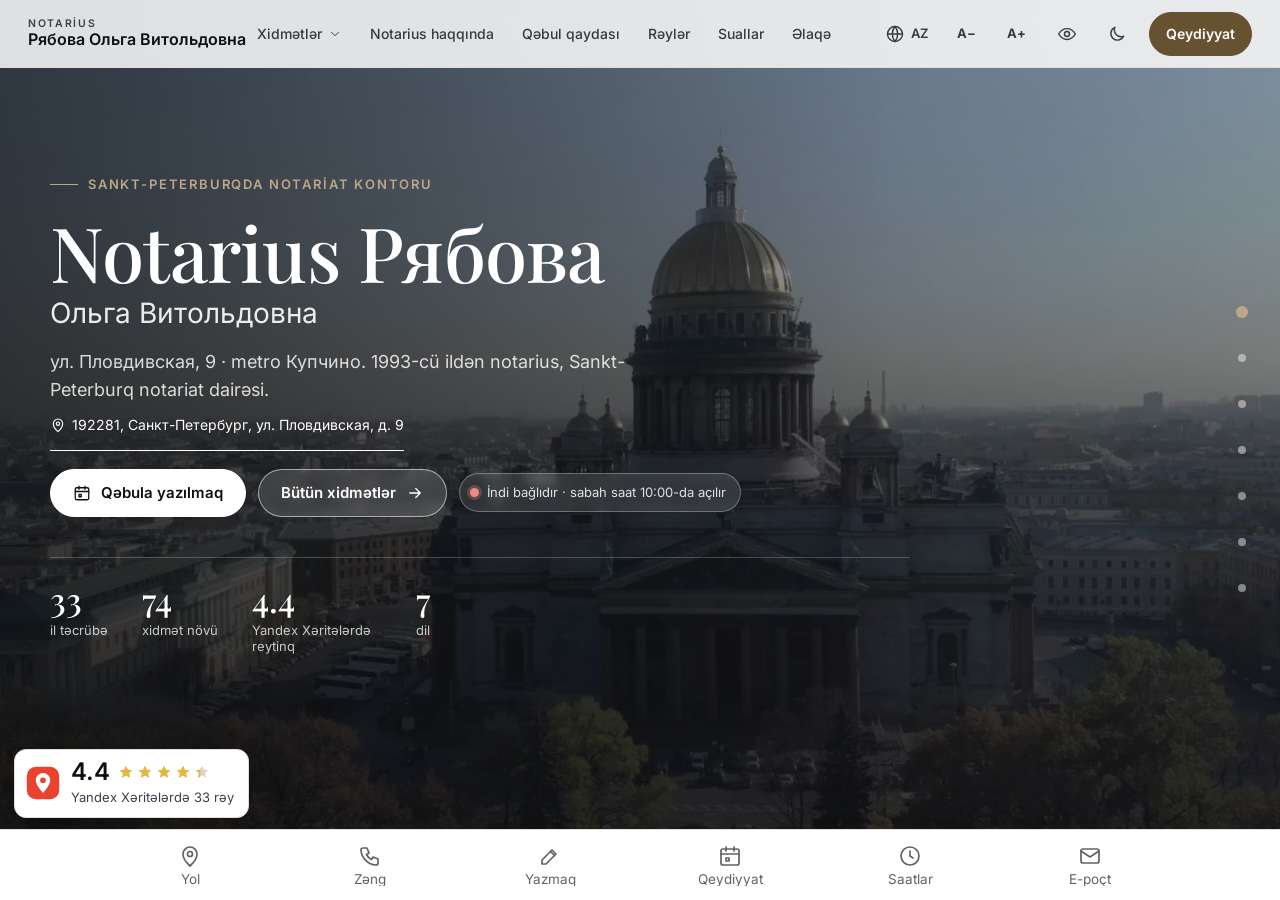
==== commit 646ddfa2: "Языковые версии: картинка первого экрана — hero-poster.jpg вместо отсутствующего smolny.jpg Co-Autho" ====
--- a/az/index.html
+++ b/az/index.html
@@ -25,11 +25,11 @@
 <meta property="og:title" content="Notarius Рябова О. В. — ул. Пловдивская, 9, Sankt-Peterburq">
 <meta property="og:description" content="Notarius Рябова О. В., ул. Пловдивская, 9. Miras, etibarnamələr, daşınmaz əmlak əqdləri, MMC. Qeydiyyat: +7 (812) 708-19-17.">
 <meta property="og:url" content="https://kristall2002-art.github.io/etalon-b-ryabova/az/">
-<meta property="og:image" content="https://kristall2002-art.github.io/etalon-b-ryabova/img/smolny.jpg">
+<meta property="og:image" content="https://kristall2002-art.github.io/etalon-b-ryabova/img/hero-poster.jpg">
 <meta name="twitter:card" content="summary_large_image">
 <meta name="twitter:title" content="Notarius Рябова О. В. — ул. Пловдивская, 9, Sankt-Peterburq">
 <meta name="twitter:description" content="Notarius Рябова О. В., ул. Пловдивская, 9. Miras, etibarnamələr, daşınmaz əmlak əqdləri, MMC. Qeydiyyat: +7 (812) 708-19-17.">
-<meta name="twitter:image" content="https://kristall2002-art.github.io/etalon-b-ryabova/img/smolny.jpg">
+<meta name="twitter:image" content="https://kristall2002-art.github.io/etalon-b-ryabova/img/hero-poster.jpg">
 <meta name="theme-color" content="#f8f8f8">
 <link rel="icon" href="data:image/svg+xml,%3Csvg%20xmlns%3D%22http%3A//www.w3.org/2000/svg%22%20viewBox%3D%220%200%2064%2064%22%3E%3Crect%20width%3D%2264%22%20height%3D%2264%22%20rx%3D%2214%22%20fill%3D%22%23665230%22/%3E%3Ctext%20x%3D%2232%22%20y%3D%2248%22%20text-anchor%3D%22middle%22%20font-family%3D%22Georgia%2Cserif%22%20font-size%3D%2242%22%20fill%3D%22%23fff%22%3E%C2%A7%3C/text%3E%3C/svg%3E">
 <!-- шрифты лежат внутри сайта: Google Fonts у российской аудитории режется -->
@@ -694,7 +694,7 @@
 .tool,.tool-lang,.brand{min-width:44px}
 
 </style>
-<script type="application/ld+json">{"@context":"https://schema.org","@type":["Notary","LegalService","LocalBusiness"],"@id":"https://kristall2002-art.github.io/etalon-b-ryabova/#org","name":"Notarius Рябова Ольга Витольдовна","alternateName":["Нотариус Рябова","Notarius Рябова"],"url":"https://kristall2002-art.github.io/etalon-b-ryabova/az/","image":"https://kristall2002-art.github.io/etalon-b-ryabova/img/smolny.jpg","description":"Notarius Рябова О. В., ул. Пловдивская, 9. Miras, etibarnamələr, daşınmaz əmlak əqdləri, MMC. Qeydiyyat: +7 (812) 708-19-17.","telephone":["+78127081917","+78123660010"],"email":"03200191@npspb.ru","address":{"@type":"PostalAddress","streetAddress":"ул. Пловдивская, д. 9","addressLocality":"Санкт-Петербург","postalCode":"192281","addressRegion":"Санкт-Петербург","addressCountry":"RU"},"geo":{"@type":"GeoCoordinates","latitude":59.8414922,"longitude":30.3906568},"hasMap":"https://yandex.ru/maps/org/1414993983/","openingHoursSpecification":[{"@type":"OpeningHoursSpecification","dayOfWeek":["Monday","Thursday","Friday"],"opens":"10:00","closes":"17:00"},{"@type":"OpeningHoursSpecification","dayOfWeek":"Tuesday","opens":"11:00","closes":"18:00"}],"areaServed":[{"@type":"City","name":"Санкт-Петербург"},{"@type":"State","name":"Ленинградская область"}],"paymentAccepted":"Наличные и банковские карты","currenciesAccepted":"RUB","priceRange":"₽₽","foundingDate":"1993","knowsLanguage":["ru","en","uz","tg","ky","az","zh"],"sameAs":["https://yandex.ru/maps/org/1414993983/"],"employee":{"@type":"Person","name":"Рябова Ольга Витольдовна","alternateName":"Рябова Ольга Витольдовна","jobTitle":"Notarius","memberOf":{"@type":"Organization","name":"Нотариальная палата Санкт-Петербурга","alternateName":"Нотариальная палата Санкт-Петербурга"},"identifier":"78/223-н/78"},"hasOfferCatalog":{"@type":"OfferCatalog","name":"Notariat xidmətləri","itemListElement":[{"@type":"OfferCatalog","name":"Daşınmaz əmlak və ipoteka","itemListElement":[{"@type":"Offer","itemOffered":{"@type":"Service","name":"Mənzil, ev, torpaq sahəsinin alqı-satqısı","serviceType":"Daşınmaz əmlak və ipoteka"}},{"@type":"Offer","itemOffered":{"@type":"Service","name":"Mənzildə payın satışı","serviceType":"Daşınmaz əmlak və ipoteka"}},{"@type":"Offer","itemOffered":{"@type":"Service","name":"Daşınmaz əmlakın bağışlanması","serviceType":"Daşınmaz əmlak və ipoteka"}},{"@type":"Offer","itemOffered":{"@type":"Service","name":"Renta və ömürlük təminat müqaviləsi","serviceType":"Daşınmaz əmlak və ipoteka"}},{"@type":"Offer","itemOffered":{"@type":"Service","name":"Ümumi mülkiyyətdə payın ipoteka müqaviləsi","serviceType":"Daşınmaz əmlak və ipoteka"}},{"@type":"Offer","itemOffered":{"@type":"Service","name":"Payın satışı barədə şərikli mülkiyyətçiyə bildiriş","serviceType":"Daşınmaz əmlak və ipoteka"}},{"@type":"Offer","itemOffered":{"@type":"Service","name":"Payların müəyyən edilməsi haqqında saziş","serviceType":"Daşınmaz əmlak və ipoteka"}},{"@type":"Offer","itemOffered":{"@type":"Service","name":"Yaşayış sahəsindən istifadə qaydası haqqında saziş","serviceType":"Daşınmaz əmlak və ipoteka"}},{"@type":"Offer","itemOffered":{"@type":"Service","name":"İlkin müqavilə","serviceType":"Daşınmaz əmlak və ipoteka"}},{"@type":"Offer","itemOffered":{"@type":"Service","name":"Sənədlərin Rosreestr-ə elektron təqdimi","serviceType":"Daşınmaz əmlak və ipoteka"}}]},{"@type":"OfferCatalog","name":"Miras və vəsiyyətnamə","itemListElement":[{"@type":"Offer","itemOffered":{"@type":"Service","name":"Vəsiyyətnamənin təsdiqi","serviceType":"Miras və vəsiyyətnamə"}},{"@type":"Offer","itemOffered":{"@type":"Service","name":"Ər-arvadın birgə vəsiyyətnaməsi","serviceType":"Miras və vəsiyyətnamə"}},{"@type":"Offer","itemOffered":{"@type":"Service","name":"Miras müqaviləsi","serviceType":"Miras və vəsiyyətnamə"}},{"@type":"Offer","itemOffered":{"@type":"Service","name":"Miras işinin açılması və aparılması","serviceType":"Miras və vəsiyyətnamə"}},{"@type":"Offer","itemOffered":{"@type":"Service","name":"Miras hüququ haqqında şəhadətnamə","serviceType":"Miras və vəsiyyətnamə"}},{"@type":"Offer","itemOffered":{"@type":"Service","name":"Miras əmlakının bölünməsi haqqında saziş","serviceType":"Miras və vəsiyyətnamə"}},{"@type":"Offer","itemOffered":{"@type":"Service","name":"Mirasın mühafizəsi üzrə tədbirlər","serviceType":"Miras və vəsiyyətnamə"}},{"@type":"Offer","itemOffered":{"@type":"Service","name":"Vəsiyyət edənin yanına evə və ya xəstəxanaya səfər","serviceType":"Miras və vəsiyyətnamə"}}]},{"@type":"OfferCatalog","name":"Ailə və nikah","itemListElement":[{"@type":"Offer","itemOffered":{"@type":"Service","name":"Nikah müqaviləsi","serviceType":"Ailə və nikah"}},{"@type":"Offer","itemOffered":{"@type":"Service","name":"Birgə əldə edilmiş əmlakın bölünməsi haqqında saziş","serviceType":"Ailə və nikah"}},{"@type":"Offer","itemOffered":{"@type":"Service","name":"Alimentin ödənilməsi haqqında saziş","serviceType":"Ailə və nikah"}},{"@type":"Offer","itemOffered":{"@type":"Service","name":"Analıq kapitalının paylı mülkiyyətə rəsmiləşdirilməsi","serviceType":"Ailə və nikah"}},{"@type":"Offer","itemOffered":{"@type":"Service","name":"Həyat yoldaşının əqdə razılığı","serviceType":"Ailə və nikah"}},{"@type":"Offer","itemOffered":{"@type":"Service","name":"Uşağın xaricə çıxmasına razılıq","serviceType":"Ailə və nikah"}},{"@type":"Offer","itemOffered":{"@type":"Service","name":"Yaşayış yeri üzrə qeydiyyata razılıq","serviceType":"Ailə və nikah"}}]},{"@type":"OfferCatalog","name":"Etibarnamələr","itemListElement":[{"@type":"Offer","itemOffered":{"@type":"Service","name":"Baş etibarnamə","serviceType":"Etibarnamələr"}},{"@type":"Offer","itemOffered":{"@type":"Service","name":"Avtomobili idarə və sərəncam etmək üçün","serviceType":"Etibarnamələr"}},{"@type":"Offer","itemOffered":{"@type":"Service","name":"Mənzili idarə etmək üçün","serviceType":"Etibarnamələr"}},{"@type":"Offer","itemOffered":{"@type":"Service","name":"Məhkəmədə təmsilçilik üçün","serviceType":"Etibarnamələr"}},{"@type":"Offer","itemOffered":{"@type":"Service","name":"Yetkinlik yaşına çatmayanın təmsilçiliyi üçün","serviceType":"Etibarnamələr"}},{"@type":"Offer","itemOffered":{"@type":"Service","name":"Pensiya və müavinətlərin alınması üçün","serviceType":"Etibarnamələr"}},{"@type":"Offer","itemOffered":{"@type":"Service","name":"Miras işinin aparılması üçün","serviceType":"Etibarnamələr"}},{"@type":"Offer","itemOffered":{"@type":"Service","name":"Sənədlərin alınması üçün","serviceType":"Etibarnamələr"}},{"@type":"Offer","itemOffered":{"@type":"Service","name":"Bank hesabına sərəncam üçün","serviceType":"Etibarnamələr"}},{"@type":"Offer","itemOffered":{"@type":"Service","name":"Maşınla oxunan etibarnamə (MChD)","serviceType":"Etibarnamələr"}},{"@type":"Offer","itemOffered":{"@type":"Service","name":"Etibarnamənin ləğvi","serviceType":"Etibarnamələr"}}]},{"@type":"OfferCatalog","name":"Biznes və MMC","itemListElement":[{"@type":"Offer","itemOffered":{"@type":"Service","name":"MMC-nin nizamnamə kapitalında payın alqı-satqısı","serviceType":"Biznes və MMC"}},{"@type":"Offer","itemOffered":{"@type":"Service","name":"Nizamnamə kapitalında payın bağışlanması","serviceType":"Biznes və MMC"}},{"@type":"Offer","itemOffered":{"@type":"Service","name":"Payın girovu","serviceType":"Biznes və MMC"}},{"@type":"Offer","itemOffered":{"@type":"Service","name":"Yeganə iştirakçının qərarının təsdiqi","serviceType":"Biznes və MMC"}},{"@type":"Offer","itemOffered":{"@type":"Service","name":"İştirakçıların ümumi yığıncağı protokolunun təsdiqi","serviceType":"Biznes və MMC"}},{"@type":"Offer","itemOffered":{"@type":"Service","name":"Payın satışı barədə geri götürülməz ofertanın aksepti","serviceType":"Biznes və MMC"}},{"@type":"Offer","itemOffered":{"@type":"Service","name":"Opsion müqaviləsi və opsion verilməsi haqqında saziş","serviceType":"Biznes və MMC"}},{"@type":"Offer","itemOffered":{"@type":"Service","name":"Konvertasiya edilə bilən borc müqaviləsi","serviceType":"Biznes və MMC"}},{"@type":"Offer","itemOffered":{"@type":"Service","name":"İştirakçının MMC-dən çıxması haqqında ərizə","serviceType":"Biznes və MMC"}},{"@type":"Offer","itemOffered":{"@type":"Service","name":"İnvestisiya ortaqlığı müqaviləsi","serviceType":"Biznes və MMC"}},{"@type":"Offer","itemOffered":{"@type":"Service","name":"Təsərrüfat tərəfdaşlığının idarə edilməsi haqqında saziş","serviceType":"Biznes və MMC"}}]},{"@type":"OfferCatalog","name":"Təsdiqləmələr","itemListElement":[{"@type":"Offer","itemOffered":{"@type":"Service","name":"İmzanın həqiqiliyinin təsdiqi","serviceType":"Təsdiqləmələr"}},{"@type":"Offer","itemOffered":{"@type":"Service","name":"Sənəd və çıxarış surətlərinin düzgünlüyünün təsdiqi","serviceType":"Təsdiqləmələr"}},{"@type":"Offer","itemOffered":{"@type":"Service","name":"Tərcümənin düzgünlüyünün təsdiqi","serviceType":"Təsdiqləmələr"}},{"@type":"Offer","itemOffered":{"@type":"Service","name":"Sənədin təqdim edilmə vaxtının təsdiqi","serviceType":"Təsdiqləmələr"}},{"@type":"Offer","itemOffered":{"@type":"Service","name":"Elektron və kağız sənədin eyniliyinin təsdiqi","serviceType":"Təsdiqləmələr"}},{"@type":"Offer","itemOffered":{"@type":"Service","name":"Vətəndaşın sağ olması faktının təsdiqi","serviceType":"Təsdiqləmələr"}},{"@type":"Offer","itemOffered":{"@type":"Service","name":"İnternetdə sübutların təmin edilməsi (saytın baxışı)","serviceType":"Təsdiqləmələr"}}]},{"@type":"OfferCatalog","name":"Depozit və təminat","itemListElement":[{"@type":"Offer","itemOffered":{"@type":"Service","name":"Daşınmaz əmlak əqdi üzrə notariat depoziti","serviceType":"Depozit və təminat"}},{"@type":"Offer","itemOffered":{"@type":"Service","name":"İflas zamanı depozit","serviceType":"Depozit və təminat"}},{"@type":"Offer","itemOffered":{"@type":"Service","name":"Daşınar əmlakın girovu barədə bildirişin qeydiyyatı","serviceType":"Depozit və təminat"}},{"@type":"Offer","itemOffered":{"@type":"Service","name":"Girov bildirişləri reyestrindən çıxarış","serviceType":"Depozit və təminat"}},{"@type":"Offer","itemOffered":{"@type":"Service","name":"İcra qeydi","serviceType":"Depozit və təminat"}},{"@type":"Offer","itemOffered":{"@type":"Service","name":"Vekselin protesti","serviceType":"Depozit və təminat"}}]},{"@type":"OfferCatalog","name":"Ərizələr və sənədlərin təqdimi","itemListElement":[{"@type":"Offer","itemOffered":{"@type":"Service","name":"Ərizə və sənədlərin poçt və rabitə kanalları ilə çatdırılması","serviceType":"Ərizələr və sənədlərin təqdimi"}},{"@type":"Offer","itemOffered":{"@type":"Service","name":"Ərizənin çatdırılması haqqında şəhadətnamə","serviceType":"Ərizələr və sənədlərin təqdimi"}},{"@type":"Offer","itemOffered":{"@type":"Service","name":"Sənədlərin saxlanmaya qəbulu","serviceType":"Ərizələr və sənədlərin təqdimi"}},{"@type":"Offer","itemOffered":{"@type":"Service","name":"Sübutların təmin edilməsi","serviceType":"Ərizələr və sənədlərin təqdimi"}}]},{"@type":"OfferCatalog","name":"Elektron və məsafədən xidmətlər","itemListElement":[{"@type":"Offer","itemOffered":{"@type":"Service","name":"İki notariusun iştirakı ilə məsafədən əqd","serviceType":"Elektron və məsafədən xidmətlər"}},{"@type":"Offer","itemOffered":{"@type":"Service","name":"Sənədlərin Rosreestr-ə və Vergi Xidmətinə (FNS) elektron təqdimi","serviceType":"Elektron və məsafədən xidmətlər"}},{"@type":"Offer","itemOffered":{"@type":"Service","name":"Sənədlərin eyniliyinin təsdiqi","serviceType":"Elektron və məsafədən xidmətlər"}},{"@type":"Offer","itemOffered":{"@type":"Service","name":"Notarius vasitəsilə daşınmaz əmlak (EGRN) və hüquqi şəxslər (EGRUL) reyestrlərindən çıxarış","serviceType":"Elektron və məsafədən xidmətlər"}},{"@type":"Offer","itemOffered":{"@type":"Service","name":"Maşınla oxunan etibarnamələr","serviceType":"Elektron və məsafədən xidmətlər"}}]},{"@type":"OfferCatalog","name":"Digər əməliyyatlar və səfər","itemListElement":[{"@type":"Offer","itemOffered":{"@type":"Service","name":"Notariat əməliyyatı üzrə hüquqi məsləhət","serviceType":"Digər əməliyyatlar və səfər"}},{"@type":"Offer","itemOffered":{"@type":"Service","name":"Notariusun evə, xəstəxanaya, ofisə səfəri","serviceType":"Digər əməliyyatlar və səfər"}},{"@type":"Offer","itemOffered":{"@type":"Service","name":"Təşkilatlara korporativ xidmət","serviceType":"Digər əməliyyatlar və səfər"}},{"@type":"Offer","itemOffered":{"@type":"Service","name":"Müqavilə və ərizə layihələrinin hazırlanması","serviceType":"Digər əməliyyatlar və səfər"}},{"@type":"Offer","itemOffered":{"@type":"Service","name":"Əqd formasının seçilməsində kömək","serviceType":"Digər əməliyyatlar və səfər"}}]}]},"aggregateRating":{"@type":"AggregateRating","ratingValue":4.4,"reviewCount":33,"bestRating":5,"worstRating":1}}</script>
+<script type="application/ld+json">{"@context":"https://schema.org","@type":["Notary","LegalService","LocalBusiness"],"@id":"https://kristall2002-art.github.io/etalon-b-ryabova/#org","name":"Notarius Рябова Ольга Витольдовна","alternateName":["Нотариус Рябова","Notarius Рябова"],"url":"https://kristall2002-art.github.io/etalon-b-ryabova/az/","image":"https://kristall2002-art.github.io/etalon-b-ryabova/img/hero-poster.jpg","description":"Notarius Рябова О. В., ул. Пловдивская, 9. Miras, etibarnamələr, daşınmaz əmlak əqdləri, MMC. Qeydiyyat: +7 (812) 708-19-17.","telephone":["+78127081917","+78123660010"],"email":"03200191@npspb.ru","address":{"@type":"PostalAddress","streetAddress":"ул. Пловдивская, д. 9","addressLocality":"Санкт-Петербург","postalCode":"192281","addressRegion":"Санкт-Петербург","addressCountry":"RU"},"geo":{"@type":"GeoCoordinates","latitude":59.8414922,"longitude":30.3906568},"hasMap":"https://yandex.ru/maps/org/1414993983/","openingHoursSpecification":[{"@type":"OpeningHoursSpecification","dayOfWeek":["Monday","Thursday","Friday"],"opens":"10:00","closes":"17:00"},{"@type":"OpeningHoursSpecification","dayOfWeek":"Tuesday","opens":"11:00","closes":"18:00"}],"areaServed":[{"@type":"City","name":"Санкт-Петербург"},{"@type":"State","name":"Ленинградская область"}],"paymentAccepted":"Наличные и банковские карты","currenciesAccepted":"RUB","priceRange":"₽₽","foundingDate":"1993","knowsLanguage":["ru","en","uz","tg","ky","az","zh"],"sameAs":["https://yandex.ru/maps/org/1414993983/"],"employee":{"@type":"Person","name":"Рябова Ольга Витольдовна","alternateName":"Рябова Ольга Витольдовна","jobTitle":"Notarius","memberOf":{"@type":"Organization","name":"Нотариальная палата Санкт-Петербурга","alternateName":"Нотариальная палата Санкт-Петербурга"},"identifier":"78/223-н/78"},"hasOfferCatalog":{"@type":"OfferCatalog","name":"Notariat xidmətləri","itemListElement":[{"@type":"OfferCatalog","name":"Daşınmaz əmlak və ipoteka","itemListElement":[{"@type":"Offer","itemOffered":{"@type":"Service","name":"Mənzil, ev, torpaq sahəsinin alqı-satqısı","serviceType":"Daşınmaz əmlak və ipoteka"}},{"@type":"Offer","itemOffered":{"@type":"Service","name":"Mənzildə payın satışı","serviceType":"Daşınmaz əmlak və ipoteka"}},{"@type":"Offer","itemOffered":{"@type":"Service","name":"Daşınmaz əmlakın bağışlanması","serviceType":"Daşınmaz əmlak və ipoteka"}},{"@type":"Offer","itemOffered":{"@type":"Service","name":"Renta və ömürlük təminat müqaviləsi","serviceType":"Daşınmaz əmlak və ipoteka"}},{"@type":"Offer","itemOffered":{"@type":"Service","name":"Ümumi mülkiyyətdə payın ipoteka müqaviləsi","serviceType":"Daşınmaz əmlak və ipoteka"}},{"@type":"Offer","itemOffered":{"@type":"Service","name":"Payın satışı barədə şərikli mülkiyyətçiyə bildiriş","serviceType":"Daşınmaz əmlak və ipoteka"}},{"@type":"Offer","itemOffered":{"@type":"Service","name":"Payların müəyyən edilməsi haqqında saziş","serviceType":"Daşınmaz əmlak və ipoteka"}},{"@type":"Offer","itemOffered":{"@type":"Service","name":"Yaşayış sahəsindən istifadə qaydası haqqında saziş","serviceType":"Daşınmaz əmlak və ipoteka"}},{"@type":"Offer","itemOffered":{"@type":"Service","name":"İlkin müqavilə","serviceType":"Daşınmaz əmlak və ipoteka"}},{"@type":"Offer","itemOffered":{"@type":"Service","name":"Sənədlərin Rosreestr-ə elektron təqdimi","serviceType":"Daşınmaz əmlak və ipoteka"}}]},{"@type":"OfferCatalog","name":"Miras və vəsiyyətnamə","itemListElement":[{"@type":"Offer","itemOffered":{"@type":"Service","name":"Vəsiyyətnamənin təsdiqi","serviceType":"Miras və vəsiyyətnamə"}},{"@type":"Offer","itemOffered":{"@type":"Service","name":"Ər-arvadın birgə vəsiyyətnaməsi","serviceType":"Miras və vəsiyyətnamə"}},{"@type":"Offer","itemOffered":{"@type":"Service","name":"Miras müqaviləsi","serviceType":"Miras və vəsiyyətnamə"}},{"@type":"Offer","itemOffered":{"@type":"Service","name":"Miras işinin açılması və aparılması","serviceType":"Miras və vəsiyyətnamə"}},{"@type":"Offer","itemOffered":{"@type":"Service","name":"Miras hüququ haqqında şəhadətnamə","serviceType":"Miras və vəsiyyətnamə"}},{"@type":"Offer","itemOffered":{"@type":"Service","name":"Miras əmlakının bölünməsi haqqında saziş","serviceType":"Miras və vəsiyyətnamə"}},{"@type":"Offer","itemOffered":{"@type":"Service","name":"Mirasın mühafizəsi üzrə tədbirlər","serviceType":"Miras və vəsiyyətnamə"}},{"@type":"Offer","itemOffered":{"@type":"Service","name":"Vəsiyyət edənin yanına evə və ya xəstəxanaya səfər","serviceType":"Miras və vəsiyyətnamə"}}]},{"@type":"OfferCatalog","name":"Ailə və nikah","itemListElement":[{"@type":"Offer","itemOffered":{"@type":"Service","name":"Nikah müqaviləsi","serviceType":"Ailə və nikah"}},{"@type":"Offer","itemOffered":{"@type":"Service","name":"Birgə əldə edilmiş əmlakın bölünməsi haqqında saziş","serviceType":"Ailə və nikah"}},{"@type":"Offer","itemOffered":{"@type":"Service","name":"Alimentin ödənilməsi haqqında saziş","serviceType":"Ailə və nikah"}},{"@type":"Offer","itemOffered":{"@type":"Service","name":"Analıq kapitalının paylı mülkiyyətə rəsmiləşdirilməsi","serviceType":"Ailə və nikah"}},{"@type":"Offer","itemOffered":{"@type":"Service","name":"Həyat yoldaşının əqdə razılığı","serviceType":"Ailə və nikah"}},{"@type":"Offer","itemOffered":{"@type":"Service","name":"Uşağın xaricə çıxmasına razılıq","serviceType":"Ailə və nikah"}},{"@type":"Offer","itemOffered":{"@type":"Service","name":"Yaşayış yeri üzrə qeydiyyata razılıq","serviceType":"Ailə və nikah"}}]},{"@type":"OfferCatalog","name":"Etibarnamələr","itemListElement":[{"@type":"Offer","itemOffered":{"@type":"Service","name":"Baş etibarnamə","serviceType":"Etibarnamələr"}},{"@type":"Offer","itemOffered":{"@type":"Service","name":"Avtomobili idarə və sərəncam etmək üçün","serviceType":"Etibarnamələr"}},{"@type":"Offer","itemOffered":{"@type":"Service","name":"Mənzili idarə etmək üçün","serviceType":"Etibarnamələr"}},{"@type":"Offer","itemOffered":{"@type":"Service","name":"Məhkəmədə təmsilçilik üçün","serviceType":"Etibarnamələr"}},{"@type":"Offer","itemOffered":{"@type":"Service","name":"Yetkinlik yaşına çatmayanın təmsilçiliyi üçün","serviceType":"Etibarnamələr"}},{"@type":"Offer","itemOffered":{"@type":"Service","name":"Pensiya və müavinətlərin alınması üçün","serviceType":"Etibarnamələr"}},{"@type":"Offer","itemOffered":{"@type":"Service","name":"Miras işinin aparılması üçün","serviceType":"Etibarnamələr"}},{"@type":"Offer","itemOffered":{"@type":"Service","name":"Sənədlərin alınması üçün","serviceType":"Etibarnamələr"}},{"@type":"Offer","itemOffered":{"@type":"Service","name":"Bank hesabına sərəncam üçün","serviceType":"Etibarnamələr"}},{"@type":"Offer","itemOffered":{"@type":"Service","name":"Maşınla oxunan etibarnamə (MChD)","serviceType":"Etibarnamələr"}},{"@type":"Offer","itemOffered":{"@type":"Service","name":"Etibarnamənin ləğvi","serviceType":"Etibarnamələr"}}]},{"@type":"OfferCatalog","name":"Biznes və MMC","itemListElement":[{"@type":"Offer","itemOffered":{"@type":"Service","name":"MMC-nin nizamnamə kapitalında payın alqı-satqısı","serviceType":"Biznes və MMC"}},{"@type":"Offer","itemOffered":{"@type":"Service","name":"Nizamnamə kapitalında payın bağışlanması","serviceType":"Biznes və MMC"}},{"@type":"Offer","itemOffered":{"@type":"Service","name":"Payın girovu","serviceType":"Biznes və MMC"}},{"@type":"Offer","itemOffered":{"@type":"Service","name":"Yeganə iştirakçının qərarının təsdiqi","serviceType":"Biznes və MMC"}},{"@type":"Offer","itemOffered":{"@type":"Service","name":"İştirakçıların ümumi yığıncağı protokolunun təsdiqi","serviceType":"Biznes və MMC"}},{"@type":"Offer","itemOffered":{"@type":"Service","name":"Payın satışı barədə geri götürülməz ofertanın aksepti","serviceType":"Biznes və MMC"}},{"@type":"Offer","itemOffered":{"@type":"Service","name":"Opsion müqaviləsi və opsion verilməsi haqqında saziş","serviceType":"Biznes və MMC"}},{"@type":"Offer","itemOffered":{"@type":"Service","name":"Konvertasiya edilə bilən borc müqaviləsi","serviceType":"Biznes və MMC"}},{"@type":"Offer","itemOffered":{"@type":"Service","name":"İştirakçının MMC-dən çıxması haqqında ərizə","serviceType":"Biznes və MMC"}},{"@type":"Offer","itemOffered":{"@type":"Service","name":"İnvestisiya ortaqlığı müqaviləsi","serviceType":"Biznes və MMC"}},{"@type":"Offer","itemOffered":{"@type":"Service","name":"Təsərrüfat tərəfdaşlığının idarə edilməsi haqqında saziş","serviceType":"Biznes və MMC"}}]},{"@type":"OfferCatalog","name":"Təsdiqləmələr","itemListElement":[{"@type":"Offer","itemOffered":{"@type":"Service","name":"İmzanın həqiqiliyinin təsdiqi","serviceType":"Təsdiqləmələr"}},{"@type":"Offer","itemOffered":{"@type":"Service","name":"Sənəd və çıxarış surətlərinin düzgünlüyünün təsdiqi","serviceType":"Təsdiqləmələr"}},{"@type":"Offer","itemOffered":{"@type":"Service","name":"Tərcümənin düzgünlüyünün təsdiqi","serviceType":"Təsdiqləmələr"}},{"@type":"Offer","itemOffered":{"@type":"Service","name":"Sənədin təqdim edilmə vaxtının təsdiqi","serviceType":"Təsdiqləmələr"}},{"@type":"Offer","itemOffered":{"@type":"Service","name":"Elektron və kağız sənədin eyniliyinin təsdiqi","serviceType":"Təsdiqləmələr"}},{"@type":"Offer","itemOffered":{"@type":"Service","name":"Vətəndaşın sağ olması faktının təsdiqi","serviceType":"Təsdiqləmələr"}},{"@type":"Offer","itemOffered":{"@type":"Service","name":"İnternetdə sübutların təmin edilməsi (saytın baxışı)","serviceType":"Təsdiqləmələr"}}]},{"@type":"OfferCatalog","name":"Depozit və təminat","itemListElement":[{"@type":"Offer","itemOffered":{"@type":"Service","name":"Daşınmaz əmlak əqdi üzrə notariat depoziti","serviceType":"Depozit və təminat"}},{"@type":"Offer","itemOffered":{"@type":"Service","name":"İflas zamanı depozit","serviceType":"Depozit və təminat"}},{"@type":"Offer","itemOffered":{"@type":"Service","name":"Daşınar əmlakın girovu barədə bildirişin qeydiyyatı","serviceType":"Depozit və təminat"}},{"@type":"Offer","itemOffered":{"@type":"Service","name":"Girov bildirişləri reyestrindən çıxarış","serviceType":"Depozit və təminat"}},{"@type":"Offer","itemOffered":{"@type":"Service","name":"İcra qeydi","serviceType":"Depozit və təminat"}},{"@type":"Offer","itemOffered":{"@type":"Service","name":"Vekselin protesti","serviceType":"Depozit və təminat"}}]},{"@type":"OfferCatalog","name":"Ərizələr və sənədlərin təqdimi","itemListElement":[{"@type":"Offer","itemOffered":{"@type":"Service","name":"Ərizə və sənədlərin poçt və rabitə kanalları ilə çatdırılması","serviceType":"Ərizələr və sənədlərin təqdimi"}},{"@type":"Offer","itemOffered":{"@type":"Service","name":"Ərizənin çatdırılması haqqında şəhadətnamə","serviceType":"Ərizələr və sənədlərin təqdimi"}},{"@type":"Offer","itemOffered":{"@type":"Service","name":"Sənədlərin saxlanmaya qəbulu","serviceType":"Ərizələr və sənədlərin təqdimi"}},{"@type":"Offer","itemOffered":{"@type":"Service","name":"Sübutların təmin edilməsi","serviceType":"Ərizələr və sənədlərin təqdimi"}}]},{"@type":"OfferCatalog","name":"Elektron və məsafədən xidmətlər","itemListElement":[{"@type":"Offer","itemOffered":{"@type":"Service","name":"İki notariusun iştirakı ilə məsafədən əqd","serviceType":"Elektron və məsafədən xidmətlər"}},{"@type":"Offer","itemOffered":{"@type":"Service","name":"Sənədlərin Rosreestr-ə və Vergi Xidmətinə (FNS) elektron təqdimi","serviceType":"Elektron və məsafədən xidmətlər"}},{"@type":"Offer","itemOffered":{"@type":"Service","name":"Sənədlərin eyniliyinin təsdiqi","serviceType":"Elektron və məsafədən xidmətlər"}},{"@type":"Offer","itemOffered":{"@type":"Service","name":"Notarius vasitəsilə daşınmaz əmlak (EGRN) və hüquqi şəxslər (EGRUL) reyestrlərindən çıxarış","serviceType":"Elektron və məsafədən xidmətlər"}},{"@type":"Offer","itemOffered":{"@type":"Service","name":"Maşınla oxunan etibarnamələr","serviceType":"Elektron və məsafədən xidmətlər"}}]},{"@type":"OfferCatalog","name":"Digər əməliyyatlar və səfər","itemListElement":[{"@type":"Offer","itemOffered":{"@type":"Service","name":"Notariat əməliyyatı üzrə hüquqi məsləhət","serviceType":"Digər əməliyyatlar və səfər"}},{"@type":"Offer","itemOffered":{"@type":"Service","name":"Notariusun evə, xəstəxanaya, ofisə səfəri","serviceType":"Digər əməliyyatlar və səfər"}},{"@type":"Offer","itemOffered":{"@type":"Service","name":"Təşkilatlara korporativ xidmət","serviceType":"Digər əməliyyatlar və səfər"}},{"@type":"Offer","itemOffered":{"@type":"Service","name":"Müqavilə və ərizə layihələrinin hazırlanması","serviceType":"Digər əməliyyatlar və səfər"}},{"@type":"Offer","itemOffered":{"@type":"Service","name":"Əqd formasının seçilməsində kömək","serviceType":"Digər əməliyyatlar və səfər"}}]}]},"aggregateRating":{"@type":"AggregateRating","ratingValue":4.4,"reviewCount":33,"bestRating":5,"worstRating":1}}</script>
 <script type="application/ld+json">{"@context":"https://schema.org","@type":"FAQPage","inLanguage":"az","mainEntity":[{"@type":"Question","name":"Əvvəlcədən qeydiyyat lazımdır?","acceptedAnswer":{"@type":"Answer","text":"Növbədə gözləməmək üçün +7 (812) 708-19-17 telefonu və ya saytdakı forma ilə əvvəlcədən qeydiyyatdan keçməyi tövsiyə edirik. Qəbul saatları: B.e. 10:00–17:00; Ç.a. 11:00–18:00; Çər. — qəbul yoxdur; C.a. 10:00–17:00; C. 10:00–17:00; Ş., B. — istirahət."}},{"@type":"Question","name":"Özümlə hansı sənədləri götürməliyəm?","acceptedAnswer":{"@type":"Answer","text":"Həmişə — hər bir iştirakçının pasportu. Qalanı əməliyyatdan asılıdır: daşınmaz əmlak əqdi üçün — hüquq müəyyənedici sənədlər, etibarnamə üçün — nümayəndənin məlumatları, miras üçün — ölüm haqqında şəhadətnamə və qohumluğu təsdiq edən sənədlər. Dəqiq siyahı qeydiyyat zamanı bildirilir."}},{"@type":"Question","name":"Kartla ödəmək olar?","acceptedAnswer":{"@type":"Answer","text":"Nağd pul və bank kartları."}},{"@type":"Question","name":"Şənbə günü işləyirsiniz?","acceptedAnswer":{"@type":"Answer","text":"Xeyr, şənbə və bazar günləri istirahət günləridir."}},{"@type":"Question","name":"Notariusu evə və ya xəstəxanaya çağırmaq olar?","acceptedAnswer":{"@type":"Answer","text":"Bəli, notariusun səfəri mümkündür — evə, xəstəxanaya, təşkilatın ofisinə. Vaxt və şərtlər +7 (812) 708-19-17 telefonu ilə razılaşdırılır."}},{"@type":"Question","name":"Sənədləri Rosreestr-ə təqdim edirsiniz?","acceptedAnswer":{"@type":"Answer","text":"Bəli. Əqd təsdiq edildikdən sonra notarius sənədləri Rosreestr-ə elektron şəkildə göndərir — MFC-yə getmədən və qısaldılmış qeydiyyat müddəti ilə."}},{"@type":"Question","name":"Notariat əməliyyatı nə qədərdir?","acceptedAnswer":{"@type":"Answer","text":"Qiymət qanunla müəyyən edilmiş notariat tarifindən və Sankt-Peterburqun bütün notariusları üçün vahid olan hüquqi və texniki xidmət haqqından ibarətdir. Sizin əməliyyatınız üzrə dəqiq məbləğ qeydiyyat zamanı bildirilir."}},{"@type":"Question","name":"Kontora necə gəlmək olar?","acceptedAnswer":{"@type":"Answer","text":"Ünvan: ул. Пловдивская, 9, Фрунзенский район, Купчино. Metro: Купчино. Saytın istənilən yerində ünvana klikləyin — marşrutla Yandex Xəritə açılacaq."}},{"@type":"Question","name":"Əqdin iştirakçısı rus dilini bilmirsə nə etməli?","acceptedAnswer":{"@type":"Answer","text":"Notariat əməliyyatı rus dilində aparılır. İştirakçı rus dilini bilmirsə, tərcüməçi tələb olunur — onun iştirakı və məlumatları sənəddə göstərilir. Bunu qeydiyyat zamanı əvvəlcədən razılaşdırın."}},{"@type":"Question","name":"Etibarnamə verilən şəxsin iştirakı lazımdır?","acceptedAnswer":{"@type":"Answer","text":"Xeyr. Etibarnamə üçün etibar edənin pasportla iştirakı kifayətdir; nümayəndə haqqında pasport məlumatları lazımdır. Nümayəndə etibarnaməni sonra alır — şəxsən və ya etibar edən vasitəsilə."}}]}</script>
 <script type="application/ld+json">{"@context":"https://schema.org","@type":"BreadcrumbList","itemListElement":[{"@type":"ListItem","position":1,"name":"Ana səhifə","item":"https://kristall2002-art.github.io/etalon-b-ryabova/az/"},{"@type":"ListItem","position":2,"name":"Xidmətlər","item":"https://kristall2002-art.github.io/etalon-b-ryabova/az/#services"},{"@type":"ListItem","position":3,"name":"Notarius haqqında","item":"https://kristall2002-art.github.io/etalon-b-ryabova/az/#about"},{"@type":"ListItem","position":4,"name":"Rəylər","item":"https://kristall2002-art.github.io/etalon-b-ryabova/az/#reviews"},{"@type":"ListItem","position":5,"name":"Suallar","item":"https://kristall2002-art.github.io/etalon-b-ryabova/az/#faq"},{"@type":"ListItem","position":6,"name":"Əlaqə","item":"https://kristall2002-art.github.io/etalon-b-ryabova/az/#contacts"}]}</script>
 </head>
@@ -828,7 +828,7 @@
 
     <!-- 1. HOME -->
     <section class="sec sec-hero active" id="home" data-title="nav_home">
-      <div class="hero-bg"><img src="../img/smolny.jpg" alt="Sankt-Peterburq, Фрунзенский район, Купчино" fetchpriority="high"></div>
+      <div class="hero-bg"><img src="../img/hero-poster.jpg" alt="Sankt-Peterburq, Фрунзенский район, Купчино" fetchpriority="high"></div>
       <div class="sec-scroll"><div class="wrap">
         <div class="hero">
           <span class="kicker rv" style="--i:0" data-i18n="hero_kicker">Sankt-Peterburqda notariat kontoru</span>
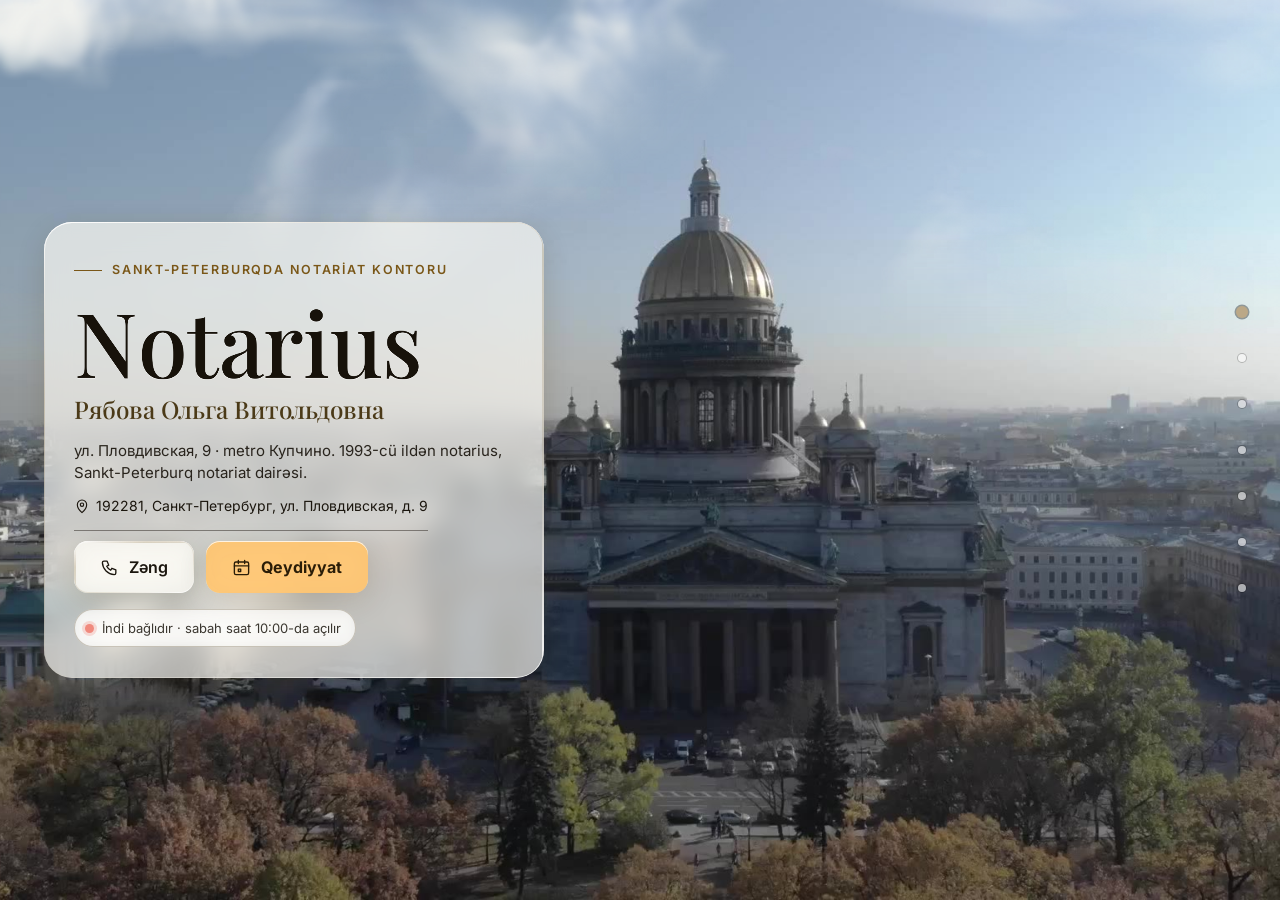
==== commit 035d164f: "Языковые версии (en, uz, tg, kg, az, zh) пересобраны по текущей русской странице: та же разметка и о" ====
--- a/az/index.html
+++ b/az/index.html
@@ -32,6 +32,9 @@
 <meta name="twitter:image" content="https://kristall2002-art.github.io/etalon-b-ryabova/img/hero-poster.jpg">
 <meta name="theme-color" content="#f8f8f8">
 <link rel="icon" href="data:image/svg+xml,%3Csvg%20xmlns%3D%22http%3A//www.w3.org/2000/svg%22%20viewBox%3D%220%200%2064%2064%22%3E%3Crect%20width%3D%2264%22%20height%3D%2264%22%20rx%3D%2214%22%20fill%3D%22%23665230%22/%3E%3Ctext%20x%3D%2232%22%20y%3D%2248%22%20text-anchor%3D%22middle%22%20font-family%3D%22Georgia%2Cserif%22%20font-size%3D%2242%22%20fill%3D%22%23fff%22%3E%C2%A7%3C/text%3E%3C/svg%3E">
+<script>document.documentElement.classList.add('js');try{var _i=parseInt(localStorage.getItem('nb_fs2'),10),_f=[1,1.15,1.3,1.5][_i];if(_f)document.documentElement.style.setProperty('--fs',_f)}catch(e){}</script>
+<style id="hero-timing">:root{--hero-d:1.2s}</style>
+<link rel="preload" as="image" href="../img/hero-poster.jpg" fetchpriority="high">
 <!-- шрифты лежат внутри сайта: Google Fonts у российской аудитории режется -->
 <style>
 @font-face{font-family:'Inter';font-style:normal;font-weight:400;font-display:swap;src:url(../assets/fonts/inter-400-cyrillic-ext.woff2) format('woff2');unicode-range:U+0460-052F, U+1C80-1C8A, U+20B4, U+2DE0-2DFF, U+A640-A69F, U+FE2E-FE2F}
@@ -69,7 +72,8 @@
   /* те же цвета составляющими: rgba() понимают все браузеры, color-mix() — нет */
   --bg-rgb:248,248,248; --card-rgb:255,255,255; --accent-rgb:151,130,94; --ok-rgb:46,139,87;
 
-  --hdr-h:68px; --bar-h:70px; --vh:100vh; --gap:24px; --radius:14px; --radius-s:10px;
+  --zc:var(--fs); --fs:1; --vwu:calc(1vw / var(--fs)); --vhu:calc(1vh / var(--fs));   /* масштаб текста (А−/А+) и «честные» vw/vh под ним */
+  --hdr-h:68px; --bar-h:70px; --vh:calc(100*var(--vhu)); --gap:24px; --radius:14px; --radius-s:10px;
   --font:"Inter",Tahoma,Arial,sans-serif; --serif:"Playfair Display",Georgia,"Times New Roman",serif;
   --ease:cubic-bezier(.65,.05,.36,1); --speed:520ms;
 }
@@ -82,7 +86,8 @@
 }
 
 *,*::before,*::after{box-sizing:border-box}
-html{-webkit-text-size-adjust:100%;scroll-behavior:auto}
+/* А−/А+: весь сайт — шапка, плашки, меню, формы, окна — растёт пропорционально, как при увеличении масштаба в браузере */
+html{-webkit-text-size-adjust:100%;scroll-behavior:auto;zoom:var(--fs,1)}
 html,body{height:100%;margin:0;overflow:hidden;background:var(--bg);color:var(--text);
   font-family:var(--font);font-size:16px;line-height:1.55;-webkit-font-smoothing:antialiased}
 body{overscroll-behavior:none;position:relative}
@@ -99,7 +104,7 @@
 /* ---------- typography helpers ---------- */
 .kicker{display:inline-flex;align-items:center;gap:10px;font-size:13px;font-weight:600;letter-spacing:.14em;text-transform:uppercase;color:var(--accent)}
 .kicker::before{content:"";width:28px;height:1px;background:var(--accent)}
-.h2{font-size:clamp(26px,3.2vw,40px);font-weight:600;letter-spacing:-.02em;line-height:1.12;margin-top:10px}
+.h2{font-size:clamp(26px,calc(3.2*var(--vwu,1vw)),40px);font-weight:600;letter-spacing:-.02em;line-height:1.12;margin-top:10px}
 .lead{color:var(--muted);font-size:17px;max-width:640px;margin-top:12px}
 .sec-head{margin-bottom:28px}
 #contacts .sec-head{margin-bottom:18px}
@@ -122,6 +127,7 @@
 
 /* ---------- header ---------- */
 .hdr{position:fixed;top:0;left:0;right:0;height:var(--hdr-h);z-index:200;display:flex;align-items:center;
+  zoom:calc(1 / var(--zc,1)); --vwu:1vw; --vhu:1vh;   /* А−/А+ шапку не трогают: она всегда как при 100 % (страница в zoom, шапка — встречный zoom) */
   background:rgba(var(--bg-rgb),.88);backdrop-filter:blur(12px);-webkit-backdrop-filter:blur(12px);
   border-bottom:1px solid var(--line2);transition:background .3s}
 .hdr-in{width:100%;max-width:1280px;margin:0 auto;padding:0 28px;display:flex;align-items:center;gap:24px}
@@ -158,7 +164,7 @@
 html:not([data-theme="dark"]) .moon{display:block}
 
 /* mega menu */
-.mega{position:absolute;left:50%;top:calc(100% + 10px);transform:translateX(-50%);width:min(980px,calc(100vw - 40px));
+.mega{position:absolute;left:50%;top:calc(100% + 10px);transform:translateX(-50%);width:min(980px,calc(calc(100*var(--vwu,1vw)) - 40px));
   background:var(--card);border:1px solid var(--line);border-radius:16px;box-shadow:var(--shadow-lg);padding:20px;display:none;z-index:210}
 .nav > li.open > .mega{display:block}
 .mega-head{display:flex;justify-content:space-between;align-items:baseline;gap:16px;padding:0 6px 14px;border-bottom:1px solid var(--line2);margin-bottom:12px}
@@ -174,7 +180,7 @@
 .mega-it em{font-style:normal;font-size:13px;color:var(--accent);margin-top:3px;display:block}
 
 /* mobile menu */
-.mmenu{position:fixed;top:var(--hdr-h);left:0;right:0;bottom:var(--bar-h);z-index:190;background:var(--bg);overflow-y:auto;padding:14px 18px 30px;display:none}
+.mmenu{position:fixed;top:calc(var(--hdr-h) / var(--zc,1));left:0;right:0;bottom:var(--bar-h);z-index:190;background:var(--bg);overflow-y:auto;padding:14px 18px 30px;display:none}
 .mmenu.open{display:block}
 .mmenu a,.mmenu .macc > button{display:flex;align-items:center;justify-content:space-between;width:100%;padding:14px 6px;border-bottom:1px solid var(--line2);font-size:17px;font-weight:500;text-align:left}
 .mmenu .macc > button .chev{width:18px;height:18px;transition:transform .25s}
@@ -194,7 +200,7 @@
 .fp-track.no-anim{transition:none}
 .sec{position:relative;height:var(--vh);width:100%;overflow:hidden}
 .sec-scroll{height:100%;overflow-y:auto;overflow-x:hidden;display:flex;flex-direction:column;
-  padding:calc(var(--hdr-h) + 20px) 28px calc(var(--bar-h) + 96px);-webkit-overflow-scrolling:touch;scrollbar-width:thin;scrollbar-color:var(--line) transparent}
+  padding:calc(var(--hdr-h) / var(--zc,1) + 20px) 28px calc(var(--bar-h) + 96px);-webkit-overflow-scrolling:touch;scrollbar-width:thin;scrollbar-color:var(--line) transparent}
 .wrap{margin:auto;width:100%;max-width:1180px}
 .sec-alt{background:var(--bg2)}
 
@@ -215,44 +221,13 @@
 body[data-sec="0"] .dots button::after{background:#fff}
 body[data-sec="0"] .dots button.cur::after{background:var(--p80)}
 
-/* фон-фотография на каждом экране: снимок Петербурга или классического интерьера,
-   поверх — плотная заливка тона страницы, чтобы текст читался так же, как без фото */
-.sec-bg{position:absolute;inset:0;overflow:hidden;pointer-events:none;z-index:0}
-.sec-bg img{width:100%;height:100%;object-fit:cover}
-/* поверх фотографии — тот же тёмный градиент, что и на первом экране: фон читается
-   как настоящая фотография, а не как выцветшая подложка */
-.sec-bg::after{content:"";position:absolute;inset:0;
-  background:linear-gradient(180deg,var(--hero-ov2) 0%,var(--hero-ov1) 100%),linear-gradient(90deg,rgba(14,15,17,.45),rgba(14,15,17,.05) 70%)}
-/* секция с фотографией живёт в тёмной палитре независимо от темы сайта */
-.sec.has-bg:not(.sec-hero){background:transparent;color:#f4efe6;
-  --card:rgba(22,19,13,.68); --text:#f4efe6; --muted:#d3c9b6; --bg2:transparent; --bg3:rgba(255,255,255,.08);
-  --line:rgba(255,255,255,.22); --line2:rgba(255,255,255,.16);
-  --accent:#d9c69a; --accent-d:#ead9b4; --accent-l:#b7a279; --accent-soft:rgba(255,255,255,.10); --on-accent:#17150f;
-  --shadow:0 1px 12px rgba(0,0,0,.35); --shadow-lg:0 14px 40px rgba(0,0,0,.5)}
 .sec:not(.sec-hero) .sec-scroll{position:relative;z-index:1}
 
-/* ---------- hero ---------- */
-.sec-hero{color:#fff}
-.hero-bg{position:absolute;inset:0;overflow:hidden;background:var(--n90)}
-.hero-bg img{width:100%;height:100%;object-fit:cover;transform:scale(1.04);animation:kb 26s ease-in-out infinite alternate}
-@keyframes kb{from{transform:scale(1.04) translate(0,0)}to{transform:scale(1.14) translate(-1.6%,-1.2%)}}
-.hero-bg::after{content:"";position:absolute;inset:0;background:linear-gradient(180deg,var(--hero-ov2) 0%,var(--hero-ov1) 100%),linear-gradient(90deg,rgba(14,15,17,.55),rgba(14,15,17,.05) 70%)}
-.sec-hero .sec-scroll{position:relative;z-index:1}
-.hero{max-width:860px}
-.hero .kicker{color:var(--p80)}
-.hero .kicker::before{background:var(--p80)}
-.hero h1{font-family:var(--serif);font-weight:500;font-size:clamp(38px,6vw,76px);line-height:1.04;letter-spacing:-.01em;margin-top:18px}
-.hero h1 small{display:block;font-family:var(--font);font-weight:400;font-size:clamp(18px,2.2vw,28px);letter-spacing:0;opacity:.9;margin-top:8px}
-.hero .lead{color:rgba(255,255,255,.82);font-size:clamp(15px,1.4vw,18px);margin-top:20px}
-.hero-cta{display:flex;flex-wrap:wrap;gap:12px;margin-top:30px;align-items:center}
 .status{display:inline-flex;align-items:center;gap:8px;padding:8px 14px 8px 10px;border-radius:999px;background:rgba(255,255,255,.12);border:1px solid rgba(255,255,255,.28);font-size:13px;backdrop-filter:blur(6px)}
 .status i{width:9px;height:9px;border-radius:50%;background:#7bd389;box-shadow:0 0 0 3px rgba(123,211,137,.28)}
 .status.closed i{background:#f08a7e;box-shadow:0 0 0 3px rgba(240,138,126,.28)}
 .status.soon i{background:#f0c674;box-shadow:0 0 0 3px rgba(240,198,116,.28)}
 .status span{opacity:.85}
-.hero-stats{display:flex;gap:34px;margin-top:40px;padding-top:24px;border-top:1px solid rgba(255,255,255,.22);flex-wrap:wrap}
-.hs b{display:block;font-family:var(--serif);font-size:34px;font-weight:500;line-height:1}
-.hs span{display:block;font-size:13px;opacity:.75;margin-top:6px;max-width:130px;line-height:1.3}
 .addr-link{display:inline-flex;align-items:center;gap:6px;border-bottom:1px solid currentColor;padding:13px 0 14px;margin:-13px 0 -14px;transition:color .2s}
 .addr-link:hover{color:var(--accent)}
 .addr-link .ico{width:16px;height:16px}
@@ -326,21 +301,6 @@
 
 /* ---------- faq ---------- */
 .faq{display:grid;grid-template-columns:1fr 1fr;gap:0 32px;align-items:start}
-/* когда под секцией лежит фотография, список вопросов ставим на карточку:
-   иначе тонкие разделители и значки «+» тонут в деталях фона */
-/* на секциях с фотографией карточки делаем чуть прозрачными с размытием:
-   интерьер просвечивает сквозь них, а текст остаётся на плотной подложке */
-.sec-bg + .sec-scroll .svc,.sec-bg + .sec-scroll .rev,.sec-bg + .sec-scroll .cbox,
-.sec-bg + .sec-scroll .cred,.sec-bg + .sec-scroll .faq,
-.sec-bg + .sec-scroll .about-txt,.sec-bg + .sec-scroll .sec-head{
-  background:rgba(var(--card-rgb),.86);backdrop-filter:blur(7px)}
-.sec-bg + .sec-scroll .step p{color:var(--text)}
-.sec-bg + .sec-scroll .strong-lbl{color:var(--text);text-shadow:0 1px 3px rgba(0,0,0,.6)}
-.sec-bg + .sec-scroll .about-txt,.sec-bg + .sec-scroll .sec-head{background:var(--card);border:1px solid var(--line);border-radius:16px;padding:18px 22px}
-@media (max-width:760px){.sec-bg + .sec-scroll .svc{background:rgba(var(--card-rgb),.93)}}
-@media (max-width:760px){.sec-bg + .sec-scroll .about-txt,.sec-bg + .sec-scroll .sec-head{padding:14px 16px;border-radius:14px}}
-.sec-bg + .sec-scroll .faq{background:var(--card);border:1px solid var(--line);border-radius:16px;padding:6px 26px 10px;gap:0 40px}
-@media (max-width:760px){.sec-bg + .sec-scroll .faq{padding:4px 16px 8px;border-radius:14px}}
 .faq-col{display:flex;flex-direction:column}
 .fq{border-bottom:1px solid var(--line)}
 .fq > button{display:flex;width:100%;align-items:center;justify-content:space-between;gap:16px;min-height:44px;padding:16px 4px;text-align:left;font-weight:600;font-size:15.5px;line-height:1.35}
@@ -409,25 +369,11 @@
 .bi:hover{opacity:1;background:var(--bg3)}
 .bi.cur{opacity:1;color:var(--accent-d)}
 
-/* reviews badge */
-.badge{position:fixed;left:14px;bottom:calc(var(--bar-h) + 12px);z-index:290;display:flex;align-items:center;gap:10px;background:var(--card);
-  border-radius:12px;padding:10px 14px 10px 10px;box-shadow:var(--shadow-lg);border:1px solid var(--line2);color:var(--text);transition:transform .25s,box-shadow .25s}
-.badge:hover{transform:translateY(-2px)}
-.badge .ym{width:36px;height:36px;flex:none}
-.badge-r{display:flex;align-items:center;gap:8px}
-.badge-r b{font-size:24px;line-height:1;font-weight:600}
-.badge .stars svg{width:16px;height:16px}
-.badge small{display:block;font-size:13px;color:var(--muted);margin-top:3px;white-space:nowrap}
-body[data-sec="0"] .badge{background:var(--card)}
-html[data-theme="dark"] .badge{background:var(--card);border-color:var(--line);color:var(--text);box-shadow:0 10px 30px rgba(0,0,0,.6)}
-html[data-theme="dark"] .badge small{color:var(--muted)}
-/* бейдж фиксирован слева внизу и на ≥768px виден на всех секциях — поэтому padding-bottom у .sec-scroll (здесь и в
-   @media ≤991px) = bar-h + 96px: при прокрутке внутри секции бейдж не наезжает на контент. На ≤767px бейдж только на герое. */
 
 /* ---------- modals ---------- */
 .modal{position:fixed;inset:0;z-index:400;background:rgba(14,15,17,.62);display:none;align-items:center;justify-content:center;padding:20px}
 .modal.open{display:flex}
-.mbox{background:var(--card);color:var(--text);border-radius:18px;width:100%;max-width:560px;max-height:min(86vh,860px);overflow:auto;padding:26px 26px 22px;position:relative;box-shadow:var(--shadow-lg);
+.mbox{background:var(--card);color:var(--text);border-radius:18px;width:100%;max-width:560px;max-height:min(calc(86*var(--vhu,1vh)),860px);overflow:auto;padding:26px 26px 22px;position:relative;box-shadow:var(--shadow-lg);
   animation:mup .3s var(--ease)}
 @keyframes mup{from{opacity:0;transform:translateY(16px) scale(.98)}to{opacity:1;transform:none}}
 .mbox-lg{max-width:760px}
@@ -447,7 +393,7 @@
 .mcontacts a{display:inline-flex;align-items:center;gap:7px;min-height:44px;padding:9px 13px;border-radius:10px;border:1px solid var(--line);font-size:13.5px}
 .mcontacts a .ico{width:16px;height:16px}
 .mcontacts a:hover{border-color:var(--accent)}
-/* способы записи: позвонить, написать на почту, WhatsApp */
+/* способы записи: позвонить, написать на почту, заказать обратный звонок */
 .bk-opts{display:grid;gap:10px;margin-top:14px}
 .bk-opt{display:flex;align-items:center;gap:14px;min-height:60px;padding:10px 16px;border-radius:14px;border:1px solid var(--line);background:var(--bg3);color:var(--text);font-size:16px;font-weight:600;text-align:left;text-decoration:none;transition:border-color .2s,background .2s}
 .bk-opt:hover{border-color:var(--accent);background:var(--accent-soft)}
@@ -461,16 +407,15 @@
 .pay-pill.pay-logo{background:#fff;border-color:rgba(0,0,0,.12);padding:3px 11px;min-height:28px}
 .pay-pill.pay-logo img{display:block;height:17px;width:auto}
 .pay-pill.pay-logo img[src$="sbp.svg"]{height:20px}
-.tel-note{display:inline;margin-left:8px;font-size:12.5px;font-weight:400;color:var(--muted);text-transform:none;letter-spacing:0}
 /* имя нотариуса в шапке целиком: сверху мелко «Нотариус», ниже «Рябова Ольга Витольдовна»; без обрезки и многоточий */
 .brand-t{display:flex;flex-direction:column;justify-content:center;gap:2px;line-height:1.1;min-width:0}
 .brand-s{display:block;font-size:10.5px;font-weight:600;letter-spacing:.16em;text-transform:uppercase;color:var(--muted);white-space:nowrap;overflow:visible;text-overflow:clip}
 .brand-n{font-size:16px;font-weight:600;white-space:nowrap;overflow:visible;text-overflow:clip}
 .nav-a{white-space:nowrap}
 #navServices{position:static}
-.mega{max-height:calc(100vh - var(--hdr-h) - 24px);overflow-y:auto;top:calc(100% + 6px);width:min(980px,calc(100vw - 32px))}
-@media (max-width:760px){.mega-grid{grid-template-columns:1fr}}
-@media (max-width:479px){.brand-t{display:flex}.brand-s{font-size:9px;letter-spacing:.14em}.brand-n{font-size:12.5px;white-space:normal;line-height:1.12}}
+.mega{max-height:calc(calc(100*var(--vhu,1vh)) - var(--hdr-h) - 24px);overflow-y:auto;top:calc(100% + 6px);width:min(980px,calc(calc(100*var(--vwu,1vw)) - 32px))}
+@media screen and (max-width:760px){.mega-grid{grid-template-columns:1fr}}
+@media screen and (max-width:479px){.brand-t{display:flex}.brand-s{font-size:9px;letter-spacing:.14em}.brand-n{font-size:12.5px;white-space:normal;line-height:1.12}}
 .bk-inline{grid-template-columns:repeat(3,1fr);gap:8px}
 .bk-inline .bk-opt{flex-direction:column;justify-content:center;gap:5px;min-height:76px;padding:9px 6px;font-size:13.5px;text-align:center;line-height:1.2}
 .bk-inline .bk-opt .ico{width:22px;height:22px}
@@ -490,12 +435,15 @@
   .svc{min-height:160px;padding:14px}
   .svc small{display:none}
 }
-@media (max-width:991px){
-  :root{--hdr-h:62px;--bar-h:64px}
+@media screen and (max-width:991px){
+  :root{--hdr-h:62px}
   .nav,.hdr-book{display:none}
   .burger{display:grid}
   .hdr-in{padding:0 18px;gap:12px}
-  .sec-scroll{padding:calc(var(--hdr-h) + 16px) 22px calc(var(--bar-h) + 96px)}
+}
+@media (max-width:991px){
+  :root{--bar-h:64px}
+  .sec-scroll{padding:calc(var(--hdr-h) / var(--zc,1) + 16px) 22px calc(var(--bar-h) + 96px)}
   .dots{right:8px;gap:8px}
   .dots button span{display:none}
   .svc-grid{grid-template-columns:repeat(3,1fr);gap:10px}
@@ -513,10 +461,6 @@
   .contacts .form{grid-column:1 / -1}
   .map{min-height:240px}
   .bi{padding:10px 12px;font-size:13px}
-  .badge{padding:8px 12px 8px 8px}
-  .badge .ym{width:30px;height:30px}
-  .badge-r b{font-size:20px}
-  .badge .stars svg{width:14px;height:14px}
 }
 @media (max-width:767px){
   :root{--bar-h:62px}
@@ -524,10 +468,6 @@
   .lead{font-size:15px}
   .sec-head{margin-bottom:18px}
   .sec-scroll{padding-left:16px;padding-right:16px}
-  .hero h1{font-size:40px}
-  .hero h1 small{font-size:18px}
-  .hero-stats{gap:20px;margin-top:26px;padding-top:18px}
-  .hs b{font-size:26px}.hs span{font-size:13px}
   .svc-grid{grid-template-columns:repeat(2,1fr);gap:10px}
   .svc{padding:12px;gap:8px}
   .svc .cic{width:36px;height:36px}
@@ -550,19 +490,10 @@
   .map{min-height:220px}
   .f2{grid-template-columns:1fr}
   .foot{flex-direction:column;gap:8px;padding-left:0}
-  body:not([data-sec="0"]) .badge{display:none}
   .bi{padding:8px 4px;font-size:13px;gap:4px}
   .bi .ico{width:22px;height:22px}
   .sec-scroll{padding-bottom:calc(var(--bar-h) + 66px)}
   .mmenu{padding-bottom:80px}
-  body.menu-open .badge{display:none}
-  .hero-stats{display:grid;grid-template-columns:repeat(4,1fr);gap:12px 10px}
-  .hs span{max-width:none}
-  .badge{left:10px;bottom:calc(var(--bar-h) + 8px);padding:6px 10px 6px 8px;gap:8px;border-radius:10px}
-  .badge small{font-size:13px;margin-top:2px}
-  .badge .ym{width:26px;height:26px}
-  .badge-r b{font-size:17px}
-  .badge .stars{gap:1px}.badge .stars svg{width:12px;height:12px}
   .demo-note{font-size:13px;padding:7px 10px}
   .mbox{padding:22px 18px 18px;border-radius:16px}
   .svc-list{grid-template-columns:1fr}
@@ -570,8 +501,8 @@
   .dots button{width:44px;height:44px}
   .dots button::after{width:6px;height:6px}
 }
-@media (max-width:479px){
-  :root{--hdr-h:58px;--bar-h:60px}
+@media screen and (max-width:479px){
+  :root{--hdr-h:58px}
   .mono{width:36px;height:36px;font-size:17px;border-radius:10px}
   .brand-n{font-size:14px}
   /* тапы в шапке доведены до 44px (см. .tool ниже) — на самой узкой ширине
@@ -580,30 +511,20 @@
   .tool{width:44px;height:44px}
   .tool-lang{padding:0 8px;width:auto}
   .tool-lang .ico{display:none}
-  .hero h1{font-size:34px}
-  .hero .lead{font-size:14px;margin-top:14px}
-  .hero-cta{margin-top:22px;gap:10px}
-  .hero-cta .btn{min-height:44px;padding:0 16px;font-size:14px}
-  .hero-stats{gap:14px 18px;margin-top:20px}
-  .hs span{font-size:13px}
+}
+@media (max-width:479px){
+  :root{--bar-h:60px}
   .svc{padding:11px 10px}
   .svc b{font-size:13px}
   .bi{padding:6px 2px;font-size:13px;gap:4px;width:100%;max-width:none;letter-spacing:-.01em}
   .bi .ico{width:20px;height:20px}
   .bar{padding:5px 0}
-  .badge{padding:5px 8px 5px 6px;gap:7px}
-  .badge .stars svg{width:11px;height:11px}
-  .badge .ym{width:24px;height:24px}
-  .badge-r b{font-size:16px}
-  .badge small{font-size:13px}
   .cl b{font-size:14px}
 }
 @media (max-height:640px) and (min-width:768px){
-  .hero-stats{display:none}
   .svc{min-height:0}
 }
 @media (prefers-reduced-motion:reduce){
-  .hero-bg img{animation:none}
   .fp-track{transition-duration:0s}
   .rv{transition:none;opacity:1;transform:none}
 }
@@ -620,7 +541,7 @@
 .info-tabs{display:flex;flex-wrap:wrap;gap:8px;margin:14px 0 4px}
 .info-tabs button{min-height:44px;padding:7px 13px;border-radius:999px;border:1px solid var(--line);background:transparent;color:var(--text);font:inherit;font-size:13px;cursor:pointer}
 .info-tabs button[aria-selected="true"]{background:var(--accent-d);border-color:var(--accent-d);color:#fff}
-.info-body{max-height:min(56vh,520px);overflow:auto;margin-top:10px;padding-right:4px}
+.info-body{max-height:min(calc(56*var(--vhu,1vh)),520px);overflow:auto;margin-top:10px;padding-right:4px}
 .info-note{font-size:13px;opacity:.7;margin:6px 0 10px}
 .info-i{border-bottom:1px solid var(--line)}
 .info-i > button{width:100%;display:flex;justify-content:space-between;align-items:center;gap:12px;padding:13px 2px;background:none;border:0;color:inherit;font:inherit;font-weight:600;text-align:left;cursor:pointer}
@@ -668,8 +589,6 @@
 /* ---------- размер текста и режим для слабовидящих ---------- */
 .tool-a span{font-weight:700;font-size:13px;line-height:1;letter-spacing:.01em}
 #hcBtn[aria-pressed="true"]{border-color:var(--accent-d);color:var(--accent-d)}
-/* увеличиваем только содержимое разделов: полосу прокрутки экранов трогать нельзя */
-.sec-scroll .wrap,.bar-in{zoom:var(--fs,1)}
 
 html[data-hc="1"]{
   --bg:#000; --bg2:#000; --bg3:#000; --card:#000; --text:#fff; --muted:#fff;
@@ -694,7 +613,9 @@
 .tool,.tool-lang,.brand{min-width:44px}
 
 </style>
-<script type="application/ld+json">{"@context":"https://schema.org","@type":["Notary","LegalService","LocalBusiness"],"@id":"https://kristall2002-art.github.io/etalon-b-ryabova/#org","name":"Notarius Рябова Ольга Витольдовна","alternateName":["Нотариус Рябова","Notarius Рябова"],"url":"https://kristall2002-art.github.io/etalon-b-ryabova/az/","image":"https://kristall2002-art.github.io/etalon-b-ryabova/img/hero-poster.jpg","description":"Notarius Рябова О. В., ул. Пловдивская, 9. Miras, etibarnamələr, daşınmaz əmlak əqdləri, MMC. Qeydiyyat: +7 (812) 708-19-17.","telephone":["+78127081917","+78123660010"],"email":"03200191@npspb.ru","address":{"@type":"PostalAddress","streetAddress":"ул. Пловдивская, д. 9","addressLocality":"Санкт-Петербург","postalCode":"192281","addressRegion":"Санкт-Петербург","addressCountry":"RU"},"geo":{"@type":"GeoCoordinates","latitude":59.8414922,"longitude":30.3906568},"hasMap":"https://yandex.ru/maps/org/1414993983/","openingHoursSpecification":[{"@type":"OpeningHoursSpecification","dayOfWeek":["Monday","Thursday","Friday"],"opens":"10:00","closes":"17:00"},{"@type":"OpeningHoursSpecification","dayOfWeek":"Tuesday","opens":"11:00","closes":"18:00"}],"areaServed":[{"@type":"City","name":"Санкт-Петербург"},{"@type":"State","name":"Ленинградская область"}],"paymentAccepted":"Наличные и банковские карты","currenciesAccepted":"RUB","priceRange":"₽₽","foundingDate":"1993","knowsLanguage":["ru","en","uz","tg","ky","az","zh"],"sameAs":["https://yandex.ru/maps/org/1414993983/"],"employee":{"@type":"Person","name":"Рябова Ольга Витольдовна","alternateName":"Рябова Ольга Витольдовна","jobTitle":"Notarius","memberOf":{"@type":"Organization","name":"Нотариальная палата Санкт-Петербурга","alternateName":"Нотариальная палата Санкт-Петербурга"},"identifier":"78/223-н/78"},"hasOfferCatalog":{"@type":"OfferCatalog","name":"Notariat xidmətləri","itemListElement":[{"@type":"OfferCatalog","name":"Daşınmaz əmlak və ipoteka","itemListElement":[{"@type":"Offer","itemOffered":{"@type":"Service","name":"Mənzil, ev, torpaq sahəsinin alqı-satqısı","serviceType":"Daşınmaz əmlak və ipoteka"}},{"@type":"Offer","itemOffered":{"@type":"Service","name":"Mənzildə payın satışı","serviceType":"Daşınmaz əmlak və ipoteka"}},{"@type":"Offer","itemOffered":{"@type":"Service","name":"Daşınmaz əmlakın bağışlanması","serviceType":"Daşınmaz əmlak və ipoteka"}},{"@type":"Offer","itemOffered":{"@type":"Service","name":"Renta və ömürlük təminat müqaviləsi","serviceType":"Daşınmaz əmlak və ipoteka"}},{"@type":"Offer","itemOffered":{"@type":"Service","name":"Ümumi mülkiyyətdə payın ipoteka müqaviləsi","serviceType":"Daşınmaz əmlak və ipoteka"}},{"@type":"Offer","itemOffered":{"@type":"Service","name":"Payın satışı barədə şərikli mülkiyyətçiyə bildiriş","serviceType":"Daşınmaz əmlak və ipoteka"}},{"@type":"Offer","itemOffered":{"@type":"Service","name":"Payların müəyyən edilməsi haqqında saziş","serviceType":"Daşınmaz əmlak və ipoteka"}},{"@type":"Offer","itemOffered":{"@type":"Service","name":"Yaşayış sahəsindən istifadə qaydası haqqında saziş","serviceType":"Daşınmaz əmlak və ipoteka"}},{"@type":"Offer","itemOffered":{"@type":"Service","name":"İlkin müqavilə","serviceType":"Daşınmaz əmlak və ipoteka"}},{"@type":"Offer","itemOffered":{"@type":"Service","name":"Sənədlərin Rosreestr-ə elektron təqdimi","serviceType":"Daşınmaz əmlak və ipoteka"}}]},{"@type":"OfferCatalog","name":"Miras və vəsiyyətnamə","itemListElement":[{"@type":"Offer","itemOffered":{"@type":"Service","name":"Vəsiyyətnamənin təsdiqi","serviceType":"Miras və vəsiyyətnamə"}},{"@type":"Offer","itemOffered":{"@type":"Service","name":"Ər-arvadın birgə vəsiyyətnaməsi","serviceType":"Miras və vəsiyyətnamə"}},{"@type":"Offer","itemOffered":{"@type":"Service","name":"Miras müqaviləsi","serviceType":"Miras və vəsiyyətnamə"}},{"@type":"Offer","itemOffered":{"@type":"Service","name":"Miras işinin açılması və aparılması","serviceType":"Miras və vəsiyyətnamə"}},{"@type":"Offer","itemOffered":{"@type":"Service","name":"Miras hüququ haqqında şəhadətnamə","serviceType":"Miras və vəsiyyətnamə"}},{"@type":"Offer","itemOffered":{"@type":"Service","name":"Miras əmlakının bölünməsi haqqında saziş","serviceType":"Miras və vəsiyyətnamə"}},{"@type":"Offer","itemOffered":{"@type":"Service","name":"Mirasın mühafizəsi üzrə tədbirlər","serviceType":"Miras və vəsiyyətnamə"}},{"@type":"Offer","itemOffered":{"@type":"Service","name":"Vəsiyyət edənin yanına evə və ya xəstəxanaya səfər","serviceType":"Miras və vəsiyyətnamə"}}]},{"@type":"OfferCatalog","name":"Ailə və nikah","itemListElement":[{"@type":"Offer","itemOffered":{"@type":"Service","name":"Nikah müqaviləsi","serviceType":"Ailə və nikah"}},{"@type":"Offer","itemOffered":{"@type":"Service","name":"Birgə əldə edilmiş əmlakın bölünməsi haqqında saziş","serviceType":"Ailə və nikah"}},{"@type":"Offer","itemOffered":{"@type":"Service","name":"Alimentin ödənilməsi haqqında saziş","serviceType":"Ailə və nikah"}},{"@type":"Offer","itemOffered":{"@type":"Service","name":"Analıq kapitalının paylı mülkiyyətə rəsmiləşdirilməsi","serviceType":"Ailə və nikah"}},{"@type":"Offer","itemOffered":{"@type":"Service","name":"Həyat yoldaşının əqdə razılığı","serviceType":"Ailə və nikah"}},{"@type":"Offer","itemOffered":{"@type":"Service","name":"Uşağın xaricə çıxmasına razılıq","serviceType":"Ailə və nikah"}},{"@type":"Offer","itemOffered":{"@type":"Service","name":"Yaşayış yeri üzrə qeydiyyata razılıq","serviceType":"Ailə və nikah"}}]},{"@type":"OfferCatalog","name":"Etibarnamələr","itemListElement":[{"@type":"Offer","itemOffered":{"@type":"Service","name":"Baş etibarnamə","serviceType":"Etibarnamələr"}},{"@type":"Offer","itemOffered":{"@type":"Service","name":"Avtomobili idarə və sərəncam etmək üçün","serviceType":"Etibarnamələr"}},{"@type":"Offer","itemOffered":{"@type":"Service","name":"Mənzili idarə etmək üçün","serviceType":"Etibarnamələr"}},{"@type":"Offer","itemOffered":{"@type":"Service","name":"Məhkəmədə təmsilçilik üçün","serviceType":"Etibarnamələr"}},{"@type":"Offer","itemOffered":{"@type":"Service","name":"Yetkinlik yaşına çatmayanın təmsilçiliyi üçün","serviceType":"Etibarnamələr"}},{"@type":"Offer","itemOffered":{"@type":"Service","name":"Pensiya və müavinətlərin alınması üçün","serviceType":"Etibarnamələr"}},{"@type":"Offer","itemOffered":{"@type":"Service","name":"Miras işinin aparılması üçün","serviceType":"Etibarnamələr"}},{"@type":"Offer","itemOffered":{"@type":"Service","name":"Sənədlərin alınması üçün","serviceType":"Etibarnamələr"}},{"@type":"Offer","itemOffered":{"@type":"Service","name":"Bank hesabına sərəncam üçün","serviceType":"Etibarnamələr"}},{"@type":"Offer","itemOffered":{"@type":"Service","name":"Maşınla oxunan etibarnamə (MChD)","serviceType":"Etibarnamələr"}},{"@type":"Offer","itemOffered":{"@type":"Service","name":"Etibarnamənin ləğvi","serviceType":"Etibarnamələr"}}]},{"@type":"OfferCatalog","name":"Biznes və MMC","itemListElement":[{"@type":"Offer","itemOffered":{"@type":"Service","name":"MMC-nin nizamnamə kapitalında payın alqı-satqısı","serviceType":"Biznes və MMC"}},{"@type":"Offer","itemOffered":{"@type":"Service","name":"Nizamnamə kapitalında payın bağışlanması","serviceType":"Biznes və MMC"}},{"@type":"Offer","itemOffered":{"@type":"Service","name":"Payın girovu","serviceType":"Biznes və MMC"}},{"@type":"Offer","itemOffered":{"@type":"Service","name":"Yeganə iştirakçının qərarının təsdiqi","serviceType":"Biznes və MMC"}},{"@type":"Offer","itemOffered":{"@type":"Service","name":"İştirakçıların ümumi yığıncağı protokolunun təsdiqi","serviceType":"Biznes və MMC"}},{"@type":"Offer","itemOffered":{"@type":"Service","name":"Payın satışı barədə geri götürülməz ofertanın aksepti","serviceType":"Biznes və MMC"}},{"@type":"Offer","itemOffered":{"@type":"Service","name":"Opsion müqaviləsi və opsion verilməsi haqqında saziş","serviceType":"Biznes və MMC"}},{"@type":"Offer","itemOffered":{"@type":"Service","name":"Konvertasiya edilə bilən borc müqaviləsi","serviceType":"Biznes və MMC"}},{"@type":"Offer","itemOffered":{"@type":"Service","name":"İştirakçının MMC-dən çıxması haqqında ərizə","serviceType":"Biznes və MMC"}},{"@type":"Offer","itemOffered":{"@type":"Service","name":"İnvestisiya ortaqlığı müqaviləsi","serviceType":"Biznes və MMC"}},{"@type":"Offer","itemOffered":{"@type":"Service","name":"Təsərrüfat tərəfdaşlığının idarə edilməsi haqqında saziş","serviceType":"Biznes və MMC"}}]},{"@type":"OfferCatalog","name":"Təsdiqləmələr","itemListElement":[{"@type":"Offer","itemOffered":{"@type":"Service","name":"İmzanın həqiqiliyinin təsdiqi","serviceType":"Təsdiqləmələr"}},{"@type":"Offer","itemOffered":{"@type":"Service","name":"Sənəd və çıxarış surətlərinin düzgünlüyünün təsdiqi","serviceType":"Təsdiqləmələr"}},{"@type":"Offer","itemOffered":{"@type":"Service","name":"Tərcümənin düzgünlüyünün təsdiqi","serviceType":"Təsdiqləmələr"}},{"@type":"Offer","itemOffered":{"@type":"Service","name":"Sənədin təqdim edilmə vaxtının təsdiqi","serviceType":"Təsdiqləmələr"}},{"@type":"Offer","itemOffered":{"@type":"Service","name":"Elektron və kağız sənədin eyniliyinin təsdiqi","serviceType":"Təsdiqləmələr"}},{"@type":"Offer","itemOffered":{"@type":"Service","name":"Vətəndaşın sağ olması faktının təsdiqi","serviceType":"Təsdiqləmələr"}},{"@type":"Offer","itemOffered":{"@type":"Service","name":"İnternetdə sübutların təmin edilməsi (saytın baxışı)","serviceType":"Təsdiqləmələr"}}]},{"@type":"OfferCatalog","name":"Depozit və təminat","itemListElement":[{"@type":"Offer","itemOffered":{"@type":"Service","name":"Daşınmaz əmlak əqdi üzrə notariat depoziti","serviceType":"Depozit və təminat"}},{"@type":"Offer","itemOffered":{"@type":"Service","name":"İflas zamanı depozit","serviceType":"Depozit və təminat"}},{"@type":"Offer","itemOffered":{"@type":"Service","name":"Daşınar əmlakın girovu barədə bildirişin qeydiyyatı","serviceType":"Depozit və təminat"}},{"@type":"Offer","itemOffered":{"@type":"Service","name":"Girov bildirişləri reyestrindən çıxarış","serviceType":"Depozit və təminat"}},{"@type":"Offer","itemOffered":{"@type":"Service","name":"İcra qeydi","serviceType":"Depozit və təminat"}},{"@type":"Offer","itemOffered":{"@type":"Service","name":"Vekselin protesti","serviceType":"Depozit və təminat"}}]},{"@type":"OfferCatalog","name":"Ərizələr və sənədlərin təqdimi","itemListElement":[{"@type":"Offer","itemOffered":{"@type":"Service","name":"Ərizə və sənədlərin poçt və rabitə kanalları ilə çatdırılması","serviceType":"Ərizələr və sənədlərin təqdimi"}},{"@type":"Offer","itemOffered":{"@type":"Service","name":"Ərizənin çatdırılması haqqında şəhadətnamə","serviceType":"Ərizələr və sənədlərin təqdimi"}},{"@type":"Offer","itemOffered":{"@type":"Service","name":"Sənədlərin saxlanmaya qəbulu","serviceType":"Ərizələr və sənədlərin təqdimi"}},{"@type":"Offer","itemOffered":{"@type":"Service","name":"Sübutların təmin edilməsi","serviceType":"Ərizələr və sənədlərin təqdimi"}}]},{"@type":"OfferCatalog","name":"Elektron və məsafədən xidmətlər","itemListElement":[{"@type":"Offer","itemOffered":{"@type":"Service","name":"İki notariusun iştirakı ilə məsafədən əqd","serviceType":"Elektron və məsafədən xidmətlər"}},{"@type":"Offer","itemOffered":{"@type":"Service","name":"Sənədlərin Rosreestr-ə və Vergi Xidmətinə (FNS) elektron təqdimi","serviceType":"Elektron və məsafədən xidmətlər"}},{"@type":"Offer","itemOffered":{"@type":"Service","name":"Sənədlərin eyniliyinin təsdiqi","serviceType":"Elektron və məsafədən xidmətlər"}},{"@type":"Offer","itemOffered":{"@type":"Service","name":"Notarius vasitəsilə daşınmaz əmlak (EGRN) və hüquqi şəxslər (EGRUL) reyestrlərindən çıxarış","serviceType":"Elektron və məsafədən xidmətlər"}},{"@type":"Offer","itemOffered":{"@type":"Service","name":"Maşınla oxunan etibarnamələr","serviceType":"Elektron və məsafədən xidmətlər"}}]},{"@type":"OfferCatalog","name":"Digər əməliyyatlar və səfər","itemListElement":[{"@type":"Offer","itemOffered":{"@type":"Service","name":"Notariat əməliyyatı üzrə hüquqi məsləhət","serviceType":"Digər əməliyyatlar və səfər"}},{"@type":"Offer","itemOffered":{"@type":"Service","name":"Notariusun evə, xəstəxanaya, ofisə səfəri","serviceType":"Digər əməliyyatlar və səfər"}},{"@type":"Offer","itemOffered":{"@type":"Service","name":"Təşkilatlara korporativ xidmət","serviceType":"Digər əməliyyatlar və səfər"}},{"@type":"Offer","itemOffered":{"@type":"Service","name":"Müqavilə və ərizə layihələrinin hazırlanması","serviceType":"Digər əməliyyatlar və səfər"}},{"@type":"Offer","itemOffered":{"@type":"Service","name":"Əqd formasının seçilməsində kömək","serviceType":"Digər əməliyyatlar və səfər"}}]}]},"aggregateRating":{"@type":"AggregateRating","ratingValue":4.4,"reviewCount":33,"bestRating":5,"worstRating":1}}</script>
+<link rel="stylesheet" href="../css/etalon.css">
+<link rel="stylesheet" href="../css/title-b.css">
+<script type="application/ld+json">{"@context":"https://schema.org","@type":["Notary","LegalService","LocalBusiness"],"@id":"https://kristall2002-art.github.io/etalon-b-ryabova/#org","name":"Notarius Рябова Ольга Витольдовна","alternateName":["Нотариус Рябова","Notarius Рябова"],"url":"https://kristall2002-art.github.io/etalon-b-ryabova/az/","image":"https://kristall2002-art.github.io/etalon-b-ryabova/img/hero-poster.jpg","description":"Notarius Рябова О. В., ул. Пловдивская, 9. Miras, etibarnamələr, daşınmaz əmlak əqdləri, MMC. Qeydiyyat: +7 (812) 708-19-17.","telephone":"+78127081917","email":"03200191@npspb.ru","address":{"@type":"PostalAddress","streetAddress":"ул. Пловдивская, д. 9","addressLocality":"Санкт-Петербург","postalCode":"192281","addressRegion":"Санкт-Петербург","addressCountry":"RU"},"geo":{"@type":"GeoCoordinates","latitude":59.8414922,"longitude":30.3906568},"hasMap":"https://yandex.ru/maps/org/1414993983/","openingHoursSpecification":[{"@type":"OpeningHoursSpecification","dayOfWeek":["Monday","Thursday","Friday"],"opens":"10:00","closes":"17:00"},{"@type":"OpeningHoursSpecification","dayOfWeek":"Tuesday","opens":"11:00","closes":"18:00"}],"areaServed":[{"@type":"City","name":"Санкт-Петербург"},{"@type":"State","name":"Ленинградская область"}],"paymentAccepted":"Наличные и банковские карты","currenciesAccepted":"RUB","priceRange":"₽₽","foundingDate":"1993","knowsLanguage":["ru","en","uz","tg","ky","az","zh"],"sameAs":["https://yandex.ru/maps/org/1414993983/"],"employee":{"@type":"Person","name":"Рябова Ольга Витольдовна","alternateName":"Рябова Ольга Витольдовна","jobTitle":"Notarius","memberOf":{"@type":"Organization","name":"Нотариальная палата Санкт-Петербурга","alternateName":"Нотариальная палата Санкт-Петербурга"},"identifier":"78/223-н/78"},"hasOfferCatalog":{"@type":"OfferCatalog","name":"Notariat xidmətləri","itemListElement":[{"@type":"OfferCatalog","name":"Daşınmaz əmlak və ipoteka","itemListElement":[{"@type":"Offer","itemOffered":{"@type":"Service","name":"Mənzil, ev, torpaq sahəsinin alqı-satqısı","serviceType":"Daşınmaz əmlak və ipoteka"}},{"@type":"Offer","itemOffered":{"@type":"Service","name":"Mənzildə payın satışı","serviceType":"Daşınmaz əmlak və ipoteka"}},{"@type":"Offer","itemOffered":{"@type":"Service","name":"Daşınmaz əmlakın bağışlanması","serviceType":"Daşınmaz əmlak və ipoteka"}},{"@type":"Offer","itemOffered":{"@type":"Service","name":"Renta və ömürlük təminat müqaviləsi","serviceType":"Daşınmaz əmlak və ipoteka"}},{"@type":"Offer","itemOffered":{"@type":"Service","name":"Ümumi mülkiyyətdə payın ipoteka müqaviləsi","serviceType":"Daşınmaz əmlak və ipoteka"}},{"@type":"Offer","itemOffered":{"@type":"Service","name":"Payın satışı barədə şərikli mülkiyyətçiyə bildiriş","serviceType":"Daşınmaz əmlak və ipoteka"}},{"@type":"Offer","itemOffered":{"@type":"Service","name":"Payların müəyyən edilməsi haqqında saziş","serviceType":"Daşınmaz əmlak və ipoteka"}},{"@type":"Offer","itemOffered":{"@type":"Service","name":"Yaşayış sahəsindən istifadə qaydası haqqında saziş","serviceType":"Daşınmaz əmlak və ipoteka"}},{"@type":"Offer","itemOffered":{"@type":"Service","name":"İlkin müqavilə","serviceType":"Daşınmaz əmlak və ipoteka"}},{"@type":"Offer","itemOffered":{"@type":"Service","name":"Sənədlərin Rosreestr-ə elektron təqdimi","serviceType":"Daşınmaz əmlak və ipoteka"}}]},{"@type":"OfferCatalog","name":"Miras və vəsiyyətnamə","itemListElement":[{"@type":"Offer","itemOffered":{"@type":"Service","name":"Vəsiyyətnamənin təsdiqi","serviceType":"Miras və vəsiyyətnamə"}},{"@type":"Offer","itemOffered":{"@type":"Service","name":"Ər-arvadın birgə vəsiyyətnaməsi","serviceType":"Miras və vəsiyyətnamə"}},{"@type":"Offer","itemOffered":{"@type":"Service","name":"Miras müqaviləsi","serviceType":"Miras və vəsiyyətnamə"}},{"@type":"Offer","itemOffered":{"@type":"Service","name":"Miras işinin açılması və aparılması","serviceType":"Miras və vəsiyyətnamə"}},{"@type":"Offer","itemOffered":{"@type":"Service","name":"Miras hüququ haqqında şəhadətnamə","serviceType":"Miras və vəsiyyətnamə"}},{"@type":"Offer","itemOffered":{"@type":"Service","name":"Miras əmlakının bölünməsi haqqında saziş","serviceType":"Miras və vəsiyyətnamə"}},{"@type":"Offer","itemOffered":{"@type":"Service","name":"Mirasın mühafizəsi üzrə tədbirlər","serviceType":"Miras və vəsiyyətnamə"}},{"@type":"Offer","itemOffered":{"@type":"Service","name":"Vəsiyyət edənin yanına evə və ya xəstəxanaya səfər","serviceType":"Miras və vəsiyyətnamə"}}]},{"@type":"OfferCatalog","name":"Ailə və nikah","itemListElement":[{"@type":"Offer","itemOffered":{"@type":"Service","name":"Nikah müqaviləsi","serviceType":"Ailə və nikah"}},{"@type":"Offer","itemOffered":{"@type":"Service","name":"Birgə əldə edilmiş əmlakın bölünməsi haqqında saziş","serviceType":"Ailə və nikah"}},{"@type":"Offer","itemOffered":{"@type":"Service","name":"Alimentin ödənilməsi haqqında saziş","serviceType":"Ailə və nikah"}},{"@type":"Offer","itemOffered":{"@type":"Service","name":"Analıq kapitalının paylı mülkiyyətə rəsmiləşdirilməsi","serviceType":"Ailə və nikah"}},{"@type":"Offer","itemOffered":{"@type":"Service","name":"Həyat yoldaşının əqdə razılığı","serviceType":"Ailə və nikah"}},{"@type":"Offer","itemOffered":{"@type":"Service","name":"Uşağın xaricə çıxmasına razılıq","serviceType":"Ailə və nikah"}},{"@type":"Offer","itemOffered":{"@type":"Service","name":"Yaşayış yeri üzrə qeydiyyata razılıq","serviceType":"Ailə və nikah"}}]},{"@type":"OfferCatalog","name":"Etibarnamələr","itemListElement":[{"@type":"Offer","itemOffered":{"@type":"Service","name":"Baş etibarnamə","serviceType":"Etibarnamələr"}},{"@type":"Offer","itemOffered":{"@type":"Service","name":"Avtomobili idarə və sərəncam etmək üçün","serviceType":"Etibarnamələr"}},{"@type":"Offer","itemOffered":{"@type":"Service","name":"Mənzili idarə etmək üçün","serviceType":"Etibarnamələr"}},{"@type":"Offer","itemOffered":{"@type":"Service","name":"Məhkəmədə təmsilçilik üçün","serviceType":"Etibarnamələr"}},{"@type":"Offer","itemOffered":{"@type":"Service","name":"Yetkinlik yaşına çatmayanın təmsilçiliyi üçün","serviceType":"Etibarnamələr"}},{"@type":"Offer","itemOffered":{"@type":"Service","name":"Pensiya və müavinətlərin alınması üçün","serviceType":"Etibarnamələr"}},{"@type":"Offer","itemOffered":{"@type":"Service","name":"Miras işinin aparılması üçün","serviceType":"Etibarnamələr"}},{"@type":"Offer","itemOffered":{"@type":"Service","name":"Sənədlərin alınması üçün","serviceType":"Etibarnamələr"}},{"@type":"Offer","itemOffered":{"@type":"Service","name":"Bank hesabına sərəncam üçün","serviceType":"Etibarnamələr"}},{"@type":"Offer","itemOffered":{"@type":"Service","name":"Maşınla oxunan etibarnamə (MChD)","serviceType":"Etibarnamələr"}},{"@type":"Offer","itemOffered":{"@type":"Service","name":"Etibarnamənin ləğvi","serviceType":"Etibarnamələr"}}]},{"@type":"OfferCatalog","name":"Biznes və MMC","itemListElement":[{"@type":"Offer","itemOffered":{"@type":"Service","name":"MMC-nin nizamnamə kapitalında payın alqı-satqısı","serviceType":"Biznes və MMC"}},{"@type":"Offer","itemOffered":{"@type":"Service","name":"Nizamnamə kapitalında payın bağışlanması","serviceType":"Biznes və MMC"}},{"@type":"Offer","itemOffered":{"@type":"Service","name":"Payın girovu","serviceType":"Biznes və MMC"}},{"@type":"Offer","itemOffered":{"@type":"Service","name":"Yeganə iştirakçının qərarının təsdiqi","serviceType":"Biznes və MMC"}},{"@type":"Offer","itemOffered":{"@type":"Service","name":"İştirakçıların ümumi yığıncağı protokolunun təsdiqi","serviceType":"Biznes və MMC"}},{"@type":"Offer","itemOffered":{"@type":"Service","name":"Payın satışı barədə geri götürülməz ofertanın aksepti","serviceType":"Biznes və MMC"}},{"@type":"Offer","itemOffered":{"@type":"Service","name":"Opsion müqaviləsi və opsion verilməsi haqqında saziş","serviceType":"Biznes və MMC"}},{"@type":"Offer","itemOffered":{"@type":"Service","name":"Konvertasiya edilə bilən borc müqaviləsi","serviceType":"Biznes və MMC"}},{"@type":"Offer","itemOffered":{"@type":"Service","name":"İştirakçının MMC-dən çıxması haqqında ərizə","serviceType":"Biznes və MMC"}},{"@type":"Offer","itemOffered":{"@type":"Service","name":"İnvestisiya ortaqlığı müqaviləsi","serviceType":"Biznes və MMC"}},{"@type":"Offer","itemOffered":{"@type":"Service","name":"Təsərrüfat tərəfdaşlığının idarə edilməsi haqqında saziş","serviceType":"Biznes və MMC"}}]},{"@type":"OfferCatalog","name":"Təsdiqləmələr","itemListElement":[{"@type":"Offer","itemOffered":{"@type":"Service","name":"İmzanın həqiqiliyinin təsdiqi","serviceType":"Təsdiqləmələr"}},{"@type":"Offer","itemOffered":{"@type":"Service","name":"Sənəd və çıxarış surətlərinin düzgünlüyünün təsdiqi","serviceType":"Təsdiqləmələr"}},{"@type":"Offer","itemOffered":{"@type":"Service","name":"Tərcümənin düzgünlüyünün təsdiqi","serviceType":"Təsdiqləmələr"}},{"@type":"Offer","itemOffered":{"@type":"Service","name":"Sənədin təqdim edilmə vaxtının təsdiqi","serviceType":"Təsdiqləmələr"}},{"@type":"Offer","itemOffered":{"@type":"Service","name":"Elektron və kağız sənədin eyniliyinin təsdiqi","serviceType":"Təsdiqləmələr"}},{"@type":"Offer","itemOffered":{"@type":"Service","name":"Vətəndaşın sağ olması faktının təsdiqi","serviceType":"Təsdiqləmələr"}},{"@type":"Offer","itemOffered":{"@type":"Service","name":"İnternetdə sübutların təmin edilməsi (saytın baxışı)","serviceType":"Təsdiqləmələr"}}]},{"@type":"OfferCatalog","name":"Depozit və təminat","itemListElement":[{"@type":"Offer","itemOffered":{"@type":"Service","name":"Daşınmaz əmlak əqdi üzrə notariat depoziti","serviceType":"Depozit və təminat"}},{"@type":"Offer","itemOffered":{"@type":"Service","name":"İflas zamanı depozit","serviceType":"Depozit və təminat"}},{"@type":"Offer","itemOffered":{"@type":"Service","name":"Daşınar əmlakın girovu barədə bildirişin qeydiyyatı","serviceType":"Depozit və təminat"}},{"@type":"Offer","itemOffered":{"@type":"Service","name":"Girov bildirişləri reyestrindən çıxarış","serviceType":"Depozit və təminat"}},{"@type":"Offer","itemOffered":{"@type":"Service","name":"İcra qeydi","serviceType":"Depozit və təminat"}},{"@type":"Offer","itemOffered":{"@type":"Service","name":"Vekselin protesti","serviceType":"Depozit və təminat"}}]},{"@type":"OfferCatalog","name":"Ərizələr və sənədlərin təqdimi","itemListElement":[{"@type":"Offer","itemOffered":{"@type":"Service","name":"Ərizə və sənədlərin poçt və rabitə kanalları ilə çatdırılması","serviceType":"Ərizələr və sənədlərin təqdimi"}},{"@type":"Offer","itemOffered":{"@type":"Service","name":"Ərizənin çatdırılması haqqında şəhadətnamə","serviceType":"Ərizələr və sənədlərin təqdimi"}},{"@type":"Offer","itemOffered":{"@type":"Service","name":"Sənədlərin saxlanmaya qəbulu","serviceType":"Ərizələr və sənədlərin təqdimi"}},{"@type":"Offer","itemOffered":{"@type":"Service","name":"Sübutların təmin edilməsi","serviceType":"Ərizələr və sənədlərin təqdimi"}}]},{"@type":"OfferCatalog","name":"Elektron və məsafədən xidmətlər","itemListElement":[{"@type":"Offer","itemOffered":{"@type":"Service","name":"İki notariusun iştirakı ilə məsafədən əqd","serviceType":"Elektron və məsafədən xidmətlər"}},{"@type":"Offer","itemOffered":{"@type":"Service","name":"Sənədlərin Rosreestr-ə və Vergi Xidmətinə (FNS) elektron təqdimi","serviceType":"Elektron və məsafədən xidmətlər"}},{"@type":"Offer","itemOffered":{"@type":"Service","name":"Sənədlərin eyniliyinin təsdiqi","serviceType":"Elektron və məsafədən xidmətlər"}},{"@type":"Offer","itemOffered":{"@type":"Service","name":"Notarius vasitəsilə daşınmaz əmlak (EGRN) və hüquqi şəxslər (EGRUL) reyestrlərindən çıxarış","serviceType":"Elektron və məsafədən xidmətlər"}},{"@type":"Offer","itemOffered":{"@type":"Service","name":"Maşınla oxunan etibarnamələr","serviceType":"Elektron və məsafədən xidmətlər"}}]},{"@type":"OfferCatalog","name":"Digər əməliyyatlar və səfər","itemListElement":[{"@type":"Offer","itemOffered":{"@type":"Service","name":"Notariat əməliyyatı üzrə hüquqi məsləhət","serviceType":"Digər əməliyyatlar və səfər"}},{"@type":"Offer","itemOffered":{"@type":"Service","name":"Notariusun evə, xəstəxanaya, ofisə səfəri","serviceType":"Digər əməliyyatlar və səfər"}},{"@type":"Offer","itemOffered":{"@type":"Service","name":"Təşkilatlara korporativ xidmət","serviceType":"Digər əməliyyatlar və səfər"}},{"@type":"Offer","itemOffered":{"@type":"Service","name":"Müqavilə və ərizə layihələrinin hazırlanması","serviceType":"Digər əməliyyatlar və səfər"}},{"@type":"Offer","itemOffered":{"@type":"Service","name":"Əqd formasının seçilməsində kömək","serviceType":"Digər əməliyyatlar və səfər"}}]}]},"aggregateRating":{"@type":"AggregateRating","ratingValue":4.4,"reviewCount":33,"bestRating":5,"worstRating":1}}</script>
 <script type="application/ld+json">{"@context":"https://schema.org","@type":"FAQPage","inLanguage":"az","mainEntity":[{"@type":"Question","name":"Əvvəlcədən qeydiyyat lazımdır?","acceptedAnswer":{"@type":"Answer","text":"Növbədə gözləməmək üçün +7 (812) 708-19-17 telefonu və ya saytdakı forma ilə əvvəlcədən qeydiyyatdan keçməyi tövsiyə edirik. Qəbul saatları: B.e. 10:00–17:00; Ç.a. 11:00–18:00; Çər. — qəbul yoxdur; C.a. 10:00–17:00; C. 10:00–17:00; Ş., B. — istirahət."}},{"@type":"Question","name":"Özümlə hansı sənədləri götürməliyəm?","acceptedAnswer":{"@type":"Answer","text":"Həmişə — hər bir iştirakçının pasportu. Qalanı əməliyyatdan asılıdır: daşınmaz əmlak əqdi üçün — hüquq müəyyənedici sənədlər, etibarnamə üçün — nümayəndənin məlumatları, miras üçün — ölüm haqqında şəhadətnamə və qohumluğu təsdiq edən sənədlər. Dəqiq siyahı qeydiyyat zamanı bildirilir."}},{"@type":"Question","name":"Kartla ödəmək olar?","acceptedAnswer":{"@type":"Answer","text":"Nağd pul və bank kartları."}},{"@type":"Question","name":"Şənbə günü işləyirsiniz?","acceptedAnswer":{"@type":"Answer","text":"Xeyr, şənbə və bazar günləri istirahət günləridir."}},{"@type":"Question","name":"Notariusu evə və ya xəstəxanaya çağırmaq olar?","acceptedAnswer":{"@type":"Answer","text":"Bəli, notariusun səfəri mümkündür — evə, xəstəxanaya, təşkilatın ofisinə. Vaxt və şərtlər +7 (812) 708-19-17 telefonu ilə razılaşdırılır."}},{"@type":"Question","name":"Sənədləri Rosreestr-ə təqdim edirsiniz?","acceptedAnswer":{"@type":"Answer","text":"Bəli. Əqd təsdiq edildikdən sonra notarius sənədləri Rosreestr-ə elektron şəkildə göndərir — MFC-yə getmədən və qısaldılmış qeydiyyat müddəti ilə."}},{"@type":"Question","name":"Notariat əməliyyatı nə qədərdir?","acceptedAnswer":{"@type":"Answer","text":"Qiymət qanunla müəyyən edilmiş notariat tarifindən və Sankt-Peterburqun bütün notariusları üçün vahid olan hüquqi və texniki xidmət haqqından ibarətdir. Sizin əməliyyatınız üzrə dəqiq məbləğ qeydiyyat zamanı bildirilir."}},{"@type":"Question","name":"Kontora necə gəlmək olar?","acceptedAnswer":{"@type":"Answer","text":"Ünvan: ул. Пловдивская, 9, Фрунзенский район, Купчино. Metro: Купчино. Saytın istənilən yerində ünvana klikləyin — marşrutla Yandex Xəritə açılacaq."}},{"@type":"Question","name":"Əqdin iştirakçısı rus dilini bilmirsə nə etməli?","acceptedAnswer":{"@type":"Answer","text":"Notariat əməliyyatı rus dilində aparılır. İştirakçı rus dilini bilmirsə, tərcüməçi tələb olunur — onun iştirakı və məlumatları sənəddə göstərilir. Bunu qeydiyyat zamanı əvvəlcədən razılaşdırın."}},{"@type":"Question","name":"Etibarnamə verilən şəxsin iştirakı lazımdır?","acceptedAnswer":{"@type":"Answer","text":"Xeyr. Etibarnamə üçün etibar edənin pasportla iştirakı kifayətdir; nümayəndə haqqında pasport məlumatları lazımdır. Nümayəndə etibarnaməni sonra alır — şəxsən və ya etibar edən vasitəsilə."}}]}</script>
 <script type="application/ld+json">{"@context":"https://schema.org","@type":"BreadcrumbList","itemListElement":[{"@type":"ListItem","position":1,"name":"Ana səhifə","item":"https://kristall2002-art.github.io/etalon-b-ryabova/az/"},{"@type":"ListItem","position":2,"name":"Xidmətlər","item":"https://kristall2002-art.github.io/etalon-b-ryabova/az/#services"},{"@type":"ListItem","position":3,"name":"Notarius haqqında","item":"https://kristall2002-art.github.io/etalon-b-ryabova/az/#about"},{"@type":"ListItem","position":4,"name":"Rəylər","item":"https://kristall2002-art.github.io/etalon-b-ryabova/az/#reviews"},{"@type":"ListItem","position":5,"name":"Suallar","item":"https://kristall2002-art.github.io/etalon-b-ryabova/az/#faq"},{"@type":"ListItem","position":6,"name":"Əlaqə","item":"https://kristall2002-art.github.io/etalon-b-ryabova/az/#contacts"}]}</script>
 </head>
@@ -717,7 +638,7 @@
 <symbol id="ico-calendar" viewBox="0 0 24 24"><rect x="3" y="5" width="18" height="16" rx="2"/><path d="M3 10h18M8 3v4M16 3v4"/><path d="M8 14h3v3H8z"/></symbol>
 <symbol id="ico-clock" viewBox="0 0 24 24"><circle cx="12" cy="12" r="9"/><path d="M12 7v5l3 2"/></symbol>
 <symbol id="ico-telegram" viewBox="0 0 24 24"><path d="M21 4L3 11.5l6 2 2 6 3-4 5 3.5z"/><path d="M9 13.5l12-9.5"/></symbol>
-<symbol id="ico-whatsapp" viewBox="0 0 24 24"><path d="M4 20l1.3-4A8 8 0 1 1 8 19z"/><path d="M9.5 9.5c0 3 2 5 5 5l1-1.5-2-1-1 1a4 4 0 0 1-1.5-1.5l1-1-1-2z"/></symbol>
+<symbol id="ico-callback" viewBox="0 0 24 24"><path d="M5 4h4l2 5-2.5 1.5a11 11 0 0 0 5 5L15 13l5 2v4a2 2 0 0 1-2 2A16 16 0 0 1 3 6a2 2 0 0 1 2-2z"/><path d="M14.5 3.5h6v6M20.5 3.5l-6.5 6.5"/></symbol>
 <symbol id="ico-metro" viewBox="0 0 24 24"><circle cx="12" cy="12" r="9"/><path d="M8 16V8l4 5 4-5v8"/></symbol>
 <symbol id="ico-check" viewBox="0 0 24 24"><path d="M5 12l4 4L19 7"/></symbol>
 <symbol id="ico-moon" viewBox="0 0 24 24"><path d="M20 14.5A8 8 0 0 1 9.5 4a8 8 0 1 0 10.5 10.5z"/></symbol>
@@ -737,10 +658,11 @@
 <symbol id="ico-ext" viewBox="0 0 24 24"><path d="M14 4h6v6M20 4l-9 9"/><path d="M19 14v5a1 1 0 0 1-1 1H5a1 1 0 0 1-1-1V6a1 1 0 0 1 1-1h5"/></symbol>
 <symbol id="ico-send" viewBox="0 0 24 24"><path d="M21 3L10 14"/><path d="M21 3l-7 18-4-7-7-4z"/></symbol>
 <symbol id="ico-vk" viewBox="0 0 24 24"><rect x="3" y="3" width="18" height="18" rx="4"/><path d="M7 9c.5 4 2.5 6 5 6v-6m0 3c1.5 0 3-1.5 3-3m-3 3c1.5 0 3 1.5 3 3"/></symbol>
+<symbol id="ico-copy" viewBox="0 0 24 24"><rect x="9" y="9" width="11" height="11" rx="2"/><path d="M5 15V6a2 2 0 0 1 2-2h9"/></symbol>
 <symbol id="ico-eye" viewBox="0 0 24 24"><path d="M2 12s3.8-6.5 10-6.5S22 12 22 12s-3.8 6.5-10 6.5S2 12 2 12Z"/><circle cx="12" cy="12" r="3"/></symbol>
 </svg>
 
-<!-- ===== header ===== -->
+<!-- ===== шапка: на первом экране скрыта, закрепляется со второго ===== -->
 <header class="hdr" id="hdr">
   <div class="hdr-in">
     <a class="brand" href="#home" data-go="home" aria-label="Notarius Рябова Ольга Витольдовна">
@@ -768,7 +690,6 @@
       <li><a class="nav-a" href="#about" data-go="about" data-i18n="nav_about">Notarius haqqında</a></li>
       <li><a class="nav-a" href="#how" data-go="how" data-i18n="nav_how">Qəbul qaydası</a></li>
       <li><a class="nav-a" href="#reviews" data-go="reviews" data-i18n="nav_reviews">Rəylər</a></li>
-      <li><a class="nav-a" href="#faq" data-go="faq" data-i18n="nav_faq">Suallar</a></li>
       <li><a class="nav-a" href="#contacts" data-go="contacts" data-i18n="nav_contacts">Əlaqə</a></li>
     </ul>
     <div class="hdr-tools">
@@ -780,15 +701,18 @@
 <a href="../uz/" data-lang="uz" role="option" hreflang="uz" lang="uz"><b>UZ</b>O‘zbekcha</a>
 <a href="../tg/" data-lang="tg" role="option" hreflang="tg" lang="tg"><b>TJ</b>Тоҷикӣ</a>
 <a href="../kg/" data-lang="kg" role="option" hreflang="ky" lang="ky"><b>KG</b>Кыргызча</a>
-<a href="../az/" data-lang="az" role="option" hreflang="az" lang="az" class="cur" aria-current="page"><b>AZ</b>Azərbaycanca</a>
+<a href="./" data-lang="az" role="option" hreflang="az" lang="az" class="cur" aria-current="page"><b>AZ</b>Azərbaycanca</a>
 <a href="../zh/" data-lang="zh" role="option" hreflang="zh" lang="zh"><b>ZH</b>中文</a>
         </div>
       </div>
-      <button class="tool tool-a" id="fsDown" type="button" data-i18n-title="a11y_smaller" title="Kiçik" aria-label="Kiçik"><span>А−</span></button>
-      <button class="tool tool-a" id="fsUp" type="button" data-i18n-title="a11y_bigger" title="Böyük" aria-label="Böyük"><span>А+</span></button>
-      <button class="tool" id="hcBtn" type="button" data-i18n-title="a11y_contrast" title="Zəif görənlər üçün" aria-label="Zəif görənlər üçün" aria-pressed="false"><svg class="ico"><use href="#ico-eye"/></svg></button>
-      <button class="tool" id="themeBtn" type="button" data-i18n-title="theme_toggle" title="Qaranlıq / işıqlı mövzu" aria-label="Qaranlıq / işıqlı mövzu"><svg class="ico moon"><use href="#ico-moon"/></svg><svg class="ico sun"><use href="#ico-sun"/></svg></button>
+      <div class="hdr-a11y" role="group" aria-label="Mətnin ölçüsü, kontrast və mövzu">
+        <button class="tool tool-a" id="fsDown" type="button" data-i18n-title="a11y_smaller" title="Kiçik" aria-label="Kiçik"><span>А−</span></button>
+        <button class="tool tool-a" id="fsUp" type="button" data-i18n-title="a11y_bigger" title="Böyük" aria-label="Böyük"><span>А+</span></button>
+        <button class="tool" id="hcBtn" type="button" data-i18n-title="a11y_contrast" title="Zəif görənlər üçün" aria-label="Zəif görənlər üçün" aria-pressed="false"><svg class="ico"><use href="#ico-eye"/></svg></button>
+        <button class="tool" id="themeBtn" type="button" data-i18n-title="theme_toggle" title="Qaranlıq / işıqlı mövzu" aria-label="Qaranlıq / işıqlı mövzu"><svg class="ico moon"><use href="#ico-moon"/></svg><svg class="ico sun"><use href="#ico-sun"/></svg></button>
+      </div>
       <a class="btn btn-primary btn-sm hdr-book" href="#contacts" data-modal="bookModal" data-i18n="nav_book">Qeydiyyat</a>
+      <a class="hdr-tel" href="tel:+78127081917" aria-label="Zəng +7 (812) 708-19-17"><svg class="ico"><use href="#ico-phone"/></svg><span>+7 (812) 708-19-17</span></a>
       <button class="tool burger" id="burger" type="button" aria-controls="mmenu" aria-expanded="false" aria-label="Menyu"><svg class="ico"><use href="#ico-menu"/></svg></button>
     </div>
   </div>
@@ -816,6 +740,10 @@
   <a href="#reviews" data-go="reviews"><span data-i18n="nav_reviews">Rəylər</span></a>
   <a href="#faq" data-go="faq"><span data-i18n="nav_faq">Suallar</span></a>
   <a href="#contacts" data-go="contacts"><span data-i18n="nav_contacts">Əlaqə</span></a>
+  <div class="mm-set">
+    <div class="mm-tools" role="group" aria-label="Mətnin ölçüsü, kontrast və mövzu"><button type="button" data-proxy="#fsDown" aria-label="Kiçik"><span>А−</span></button><button type="button" data-proxy="#fsUp" aria-label="Böyük"><span>А+</span></button><button type="button" data-proxy="#hcBtn" aria-label="Zəif görənlər üçün"><svg class="ico"><use href="#ico-eye"/></svg></button><button type="button" data-proxy="#themeBtn" aria-label="Qaranlıq / işıqlı mövzu"><svg class="ico moon"><use href="#ico-moon"/></svg><svg class="ico sun"><use href="#ico-sun"/></svg></button></div>
+    <div class="mm-row" role="group" aria-label="Saytın dilləri"><span class="mm-lbl">Dil</span><a href="../" hreflang="ru" lang="ru">RU</a><a href="../en/" hreflang="en" lang="en">EN</a><a href="../uz/" hreflang="uz" lang="uz">UZ</a><a href="../tg/" hreflang="tg" lang="tg">TJ</a><a href="../kg/" hreflang="ky" lang="ky">KG</a><a href="./" class="cur" aria-current="page">AZ</a><a href="../zh/" hreflang="zh" lang="zh">ZH</a></div>
+  </div>
   <div class="mmenu-foot">
     <a class="btn btn-primary" href="#contacts" data-modal="bookModal" data-i18n="btn_book">Qəbula yazılmaq</a>
     <a class="btn btn-ghost" href="tel:+78127081917"><svg class="ico"><use href="#ico-phone"/></svg>+7 (812) 708-19-17</a>
@@ -826,33 +754,31 @@
 <main class="fp" id="fp">
   <div class="fp-track" id="track">
 
-    <!-- 1. HOME -->
+<!-- 1. HOME: видео-фон, облака, слово «Нотариус» -->
     <section class="sec sec-hero active" id="home" data-title="nav_home">
-      <div class="hero-bg"><img src="../img/hero-poster.jpg" alt="Sankt-Peterburq, Фрунзенский район, Купчино" fetchpriority="high"></div>
+      <div class="hero-bg" aria-hidden="true">
+        <video class="hero-video" id="heroVideo" autoplay muted loop playsinline preload="auto" poster="../img/hero-poster.jpg" disablepictureinpicture tabindex="-1"></video>
+        <script>(function(){var v=document.getElementById('heroVideo');if(!v)return;var c=navigator.connection;if((window.matchMedia&&matchMedia('(prefers-reduced-motion:reduce)').matches)||(c&&c.saveData)){v.removeAttribute('autoplay');return}v.src=(window.matchMedia&&matchMedia('(max-width:768px)').matches)?'../img/hero-video-mobile.mp4':'../img/hero-video.mp4'})();</script>
+        <canvas class="hero-clouds" id="heroClouds"></canvas>
+      </div>
       <div class="sec-scroll"><div class="wrap">
-        <div class="hero">
+        <div class="hero hero-plq glass glow">
           <span class="kicker rv" style="--i:0" data-i18n="hero_kicker">Sankt-Peterburqda notariat kontoru</span>
-          <h1 class="rv" style="--i:1"><span data-i18n="hero_notary">Notarius</span> Рябова<small>Ольга Витольдовна</small></h1>
-          <p class="lead rv" style="--i:2" data-i18n="hero_sub">ул. Пловдивская, 9 · metro Купчино. 1993-cü ildən notarius, Sankt-Peterburq notariat dairəsi.</p>
-          <p class="rv" style="--i:2;margin-top:10px;font-size:14px"><a class="addr-link" href="https://yandex.ru/maps/org/1414993983/" target="_blank" rel="noopener"><svg class="ico"><use href="#ico-pin"/></svg>192281, Санкт-Петербург, ул. Пловдивская, д. 9</a></p>
-          <div class="hero-cta rv" style="--i:3">
-            <a class="btn btn-white" href="#contacts" data-modal="bookModal"><svg class="ico"><use href="#ico-calendar"/></svg><span data-i18n="btn_book">Qəbula yazılmaq</span></a>
-            <a class="btn btn-light" href="#services" data-go="services"><span data-i18n="btn_services">Bütün xidmətlər</span><svg class="ico"><use href="#ico-arrow"/></svg></a>
-            <span class="status" id="status"><i></i><span data-i18n="status_open">İndi açıqdır</span></span>
+          <h1 class="hero-h1"><span class="hw" id="heroWord">Notarius</span><span class="hn rv" style="--i:1">Рябова Ольга Витольдовна</span></h1>
+          <p class="hero-lead rv" style="--i:2" data-i18n="hero_sub">ул. Пловдивская, 9 · metro Купчино. 1993-cü ildən notarius, Sankt-Peterburq notariat dairəsi.</p>
+          <p class="hero-addr rv" style="--i:3"><a class="addr-link" href="https://yandex.ru/maps/org/1414993983/" target="_blank" rel="noopener"><svg class="ico"><use href="#ico-pin"/></svg>192281, Санкт-Петербург, ул. Пловдивская, д. 9</a></p>
+          <div class="hero-cta rv" style="--i:4">
+            <a class="btn btn-glass btn-call glass glow" href="tel:+78127081917"><svg class="ico"><use href="#ico-phone"/></svg><span data-i18n="bar_call">Zəng</span></a>
+            <a class="btn btn-glass btn-book glass glow" href="#contacts" data-modal="bookModal"><svg class="ico"><use href="#ico-calendar"/></svg><span data-i18n="nav_book">Qeydiyyat</span></a>
           </div>
-          <div class="hero-stats rv" style="--i:4">
-            <div class="hs"><b>33</b><span data-i18n="stat_years">il təcrübə</span></div>
-            <div class="hs"><b>74</b><span data-i18n="stat_services">xidmət növü</span></div>
-            <div class="hs"><b>4.4</b><span data-i18n="stat_rating">Yandex Xəritələrdə reytinq</span></div>
-            <div class="hs"><b>7</b><span data-i18n="stat_langs">dil</span></div>
-          </div>
+          <span class="status rv" style="--i:5" id="status"><i></i><span data-i18n="status_open">İndi açıqdır</span></span>
         </div>
       </div></div>
     </section>
 
     <!-- 2. SERVICES -->
     <section class="sec sec-alt" id="services" data-title="nav_services">
-
+      <div class="sec-bg" aria-hidden="true"><picture><source media="(max-width:768px)" data-srcset="../img/bg/hermitage-nicholas-ii-library-900.jpg"><img src="[data-uri]" data-src="../img/bg/hermitage-nicholas-ii-library-1920.jpg" alt="" width="1920" height="1280" decoding="async"></picture></div>
       <div class="sec-scroll"><div class="wrap">
         <div class="sec-head">
           <span class="kicker rv" style="--i:0" data-i18n="services_kicker">Notariat xidmətləri</span>
@@ -877,7 +803,7 @@
 
     <!-- 3. ABOUT -->
     <section class="sec" id="about" data-title="nav_about">
-
+      <div class="sec-bg" aria-hidden="true"><picture><source media="(max-width:768px)" data-srcset="../img/bg/peterhof-alexander-i-study-900.jpg"><img src="[data-uri]" data-src="../img/bg/peterhof-alexander-i-study-1920.jpg" alt="" width="1920" height="1280" decoding="async"></picture></div>
       <div class="sec-scroll"><div class="wrap">
         <div class="about">
           <div class="about-txt">
@@ -888,19 +814,19 @@
             <p class="rv" style="--i:4" data-i18n="about_p3">Notarius əqdləri, etibarnamələri və vəsiyyətnamələri təsdiq edir, miras işlərini aparır, imzaların həqiqiliyini və surətlərin düzgünlüyünü təsdiqləyir, sənədləri Rosreestr-ə və Vergi Xidmətinə (FNS) elektron şəkildə təqdim edir.</p>
             <blockquote class="quote rv" style="--i:5" data-i18n="about_quote">Notariat aktı — bu gün hüquqlarınızın müdafiəsi və sabaha inamdır.</blockquote>
           </div>
-          <div>
+          <div class="about-side">
             <div class="creds">
               <div class="cred rv" style="--i:1"><span class="cic"><svg class="ico"><use href="#ico-hash"/></svg></span><div><small data-i18n="cred_reg">Reyestr nömrəsi</small><b>78/223-н/78</b></div></div>
-              <div class="cred rv" style="--i:2"><span class="cic"><svg class="ico"><use href="#ico-shield"/></svg></span><div><small data-i18n="cred_lic">Lisenziya</small><b>№125 от 23.04.1993</b></div></div>
+              <div class="cred rv" style="--i:2"><span class="cic"><svg class="ico"><use href="#ico-shield"/></svg></span><div><small data-i18n="cred_lic">Lisenziya</small><b>№125, 23.04.1993</b></div></div>
               <div class="cred rv" style="--i:3"><span class="cic"><svg class="ico"><use href="#ico-award"/></svg></span><div><small data-i18n="cred_since">Notarius</small><b>1993 · Sankt-Peterburq notariat dairəsi</b></div></div>
-              <div class="cred rv" style="--i:4"><span class="cic"><svg class="ico"><use href="#ico-users"/></svg></span><div><small data-i18n="cred_member">Palata üzvü</small><b>Нотариальная палата Санкт-Петербурга</b></div></div>
+              <div class="cred rv" style="--i:4"><span class="cic"><svg class="ico"><use href="#ico-users"/></svg></span><div><small data-i18n="cred_member">Palata üzvü</small><b>Sankt-Peterburq Notariat Palatası</b></div></div>
               <div class="cred rv" style="--i:5"><span class="cic"><svg class="ico"><use href="#ico-card"/></svg></span><div><small data-i18n="cred_pay">Ödəniş</small><b class="pay-pills"><span class="pay-pill"><svg class="ico"><use href="#ico-cash"/></svg><span data-i18n="pay_cash">Nağd pul</span></span><span class="pay-pill"><svg class="ico"><use href="#ico-card"/></svg><span data-i18n="pay_card">Bank kartları</span></span><span class="pay-pill pay-logo"><img src="../img/pay/mir.svg" alt="Mir" width="53" height="16" loading="lazy" decoding="async"></span><span class="pay-pill pay-logo"><img src="../img/pay/sbp.svg" alt="SBP" width="35" height="20" loading="lazy" decoding="async"></span></b></div></div>
             </div>
             <p class="strong-lbl rv" style="--i:6" data-i18n="about_strong">Güclü tərəfləri</p>
             <ul class="chips rv" style="--i:7">
-<li>Вызов нотариуса на дом по Купчино (Пловдивская, Будапештская, Малая Каштановая аллея, Купчинская)</li>
-<li>Широкий перечень услуг: сделки с недвижимостью и долями ООО, наследство, доверенности, брачные договоры, залог, исполнительная надпись</li>
-<li>Льготы по ст. 333.35 и 333.38 НК РФ для льготных категорий граждан</li>
+<li>Notariusun Купчино ərazisində evə çağırılması (Пловдивская, Будапештская, Малая Каштановая аллея, Купчинская)</li>
+<li>Xidmətlərin geniş siyahısı: daşınmaz əmlak və MMC paylarının sövdələşmələri, miras, etibarnamələr, nikah müqavilələri, girov, icra qeydi</li>
+<li>Güzəştli kateqoriyalı vətəndaşlar üçün Rusiya Federasiyası Vergi Məcəlləsinin 333.35 və 333.38-ci maddələri üzrə güzəştlər</li>
             </ul>
           </div>
         </div>
@@ -909,7 +835,7 @@
 
     <!-- 4. HOW -->
     <section class="sec sec-alt" id="how" data-title="nav_how">
-
+      <div class="sec-bg" aria-hidden="true"><picture><source media="(max-width:768px)" data-srcset="../img/bg/pavlovsk-maria-feodorovna-library-900.jpg"><img src="[data-uri]" data-src="../img/bg/pavlovsk-maria-feodorovna-library-1920.jpg" alt="" width="1920" height="1280" decoding="async"></picture></div>
       <div class="sec-scroll"><div class="wrap">
         <div class="sec-head">
           <span class="kicker rv" style="--i:0" data-i18n="how_kicker">Addım-addım</span>
@@ -928,7 +854,7 @@
 
     <!-- 5. REVIEWS -->
     <section class="sec" id="reviews" data-title="nav_reviews">
-
+      <div class="sec-bg" aria-hidden="true"><picture><source media="(max-width:768px)" data-srcset="../img/bg/yusupov-prince-study-library-900.jpg"><img src="[data-uri]" data-src="../img/bg/yusupov-prince-study-library-1920.jpg" alt="" width="1920" height="1280" decoding="async"></picture></div>
       <div class="sec-scroll"><div class="wrap">
         <div class="sec-head">
           <span class="kicker rv" style="--i:0" data-i18n="reviews_kicker">Rəylər</span>
@@ -943,10 +869,10 @@
             <a class="gis" href="" target="_blank" rel="noopener" data-i18n="reviews_gis">2GIS-də rəylər</a>
           </div>
           <div class="rgrid">
-<article class="rev rv" style="--i:2" lang="ru"><div class="stars" data-stars="5"></div><p>Оформляли сделку купли-продажи квартиры с ипотекой, заранее прислали список документов по выписке ЕГРН и согласиям супругов — всё прошло за один визит.</p><div class="rev-meta"><b>Сделки с недвижимостью</b><span class="rev-src rev-sample" data-i18n="review_sample">Tərtibat nümunəsi</span></div></article>
-<article class="rev rv" style="--i:3" lang="ru"><div class="stars" data-stars="5"></div><p>Записывались на вступление в наследство, объяснили весь порядок и какие документы нужны на свидетельство о праве на наследство.</p><div class="rev-meta"><b>Наследство</b><span class="rev-src rev-sample" data-i18n="review_sample">Tərtibat nümunəsi</span></div></article>
-<article class="rev rv" style="--i:4" lang="ru"><div class="stars" data-stars="4"></div><p>Вызывали нотариуса на дом в Купчино к пожилому родственнику для завещания — приехали в назначенное время.</p><div class="rev-meta"><b>Выезд на дом</b><span class="rev-src rev-sample" data-i18n="review_sample">Tərtibat nümunəsi</span></div></article>
-<article class="rev rv" style="--i:5" lang="ru"><div class="stars" data-stars="4"></div><p>Оформляли брачный договор, приняли карту и наличные, контора рядом с метро Купчино.</p><div class="rev-meta"><b>Брачный договор</b><span class="rev-src rev-sample" data-i18n="review_sample">Tərtibat nümunəsi</span></div></article>
+<article class="rev rv" style="--i:2" lang="az"><div class="stars" data-stars="5"></div><p>İpotekalı mənzil alqı-satqı sövdələşməsini rəsmiləşdirdik, sənədlərin siyahısını — EGRN çıxarışı və ər-arvadın razılığı üzrə — qabaqcadan göndərdilər, hər şey bir görüşdə başa çatdı.</p><div class="rev-meta"><b>Daşınmaz əmlak sövdələşmələri</b><span class="rev-src rev-sample" data-i18n="review_sample">Tərtibat nümunəsi</span></div></article>
+<article class="rev rv" style="--i:3" lang="az"><div class="stars" data-stars="5"></div><p>Mirası qəbul etmək üçün yazıldıq, bütün qaydanı və miras hüququ haqqında şəhadətnamə üçün hansı sənədlərin lazım olduğunu izah etdilər.</p><div class="rev-meta"><b>Miras</b><span class="rev-src rev-sample" data-i18n="review_sample">Tərtibat nümunəsi</span></div></article>
+<article class="rev rv" style="--i:4" lang="az"><div class="stars" data-stars="4"></div><p>Купчино ərazisindəki yaşlı qohumumuzun evinə vəsiyyətnamə üçün notariusu çağırdıq — təyin olunmuş vaxtda gəldilər.</p><div class="rev-meta"><b>Evə gəliş</b><span class="rev-src rev-sample" data-i18n="review_sample">Tərtibat nümunəsi</span></div></article>
+<article class="rev rv" style="--i:5" lang="az"><div class="stars" data-stars="4"></div><p>Nikah müqaviləsini rəsmiləşdirdik, kartı da, nağd pulu da qəbul etdilər, kontor Купчино metrosunun yanındadır.</p><div class="rev-meta"><b>Nikah müqaviləsi</b><span class="rev-src rev-sample" data-i18n="review_sample">Tərtibat nümunəsi</span></div></article>
           </div>
         </div>
       </div></div>
@@ -954,7 +880,7 @@
 
     <!-- 6. FAQ -->
     <section class="sec sec-alt" id="faq" data-title="nav_faq">
-
+      <div class="sec-bg" aria-hidden="true"><picture><source media="(max-width:768px)" data-srcset="../img/bg/rnb-voltaire-library-900.jpg"><img src="[data-uri]" data-src="../img/bg/rnb-voltaire-library-1920.jpg" alt="" width="1920" height="1280" decoding="async"></picture></div>
       <div class="sec-scroll"><div class="wrap">
         <div class="sec-head">
           <span class="kicker rv" style="--i:0" data-i18n="faq_kicker">Sual-cavab</span>
@@ -982,18 +908,24 @@
 
     <!-- 7. CONTACTS -->
     <section class="sec" id="contacts" data-title="nav_contacts">
-
+      <div class="sec-bg" aria-hidden="true"><picture><source media="(max-width:768px)" data-srcset="../img/bg/stroganov-palace-mineral-cabinet-900.jpg"><img src="[data-uri]" data-src="../img/bg/stroganov-palace-mineral-cabinet-1920.jpg" alt="" width="1920" height="1280" decoding="async"></picture></div>
       <div class="sec-scroll"><div class="wrap">
-        <div class="sec-head">
-          <span class="kicker rv" style="--i:0" data-i18n="contacts_kicker">Əlaqə</span>
-          <h2 class="h2 rv" style="--i:1" data-i18n="contacts_title">Bizi necə tapmaq olar</h2>
+        <div class="sec-head sec-head-rate glass glow">
+          <div class="sh-txt">
+            <span class="kicker rv" style="--i:0" data-i18n="contacts_kicker">Əlaqə</span>
+            <h2 class="h2 rv" style="--i:1" data-i18n="contacts_title">Bizi necə tapmaq olar</h2>
+          </div>
+          <a class="rate-chip rv glass glow" style="--i:2" href="https://yandex.ru/maps/org/1414993983/" target="_blank" rel="noopener" aria-label="Yandex Xəritələrdə reytinq 4.4 — rəylərə bax">
+            <svg class="ym" viewBox="0 0 40 40" aria-hidden="true"><rect x="2" y="2" width="36" height="36" rx="10" fill="#e9432f"/><path d="M20 9a8 8 0 0 0-8 8c0 6 8 14 8 14s8-8 8-14a8 8 0 0 0-8-8z" fill="#fff"/><circle cx="20" cy="17" r="3.2" fill="#e9432f"/></svg>
+            <span class="rate-t"><span class="badge-r"><b>4.4</b><span class="stars" data-stars="4.4"></span></span><small>Yandex Xəritələrdə 33 rəy</small></span>
+          </a>
         </div>
         <div class="contacts">
           <div class="cbox cbox-info rv" style="--i:1">
             <ul class="cl">
               <li><span class="cic"><svg class="ico"><use href="#ico-pin"/></svg></span><div><small data-i18n="lbl_address">Ünvan</small><b><a class="addr-link" href="https://yandex.ru/maps/org/1414993983/" target="_blank" rel="noopener">192281, Санкт-Петербург, ул. Пловдивская, д. 9</a></b></div></li>
               <li class="li-metro"><span class="cic"><svg class="ico"><use href="#ico-metro"/></svg></span><div><small data-i18n="lbl_metro">Metro</small><b>Купчино</b></div></li>
-              <li><span class="cic"><svg class="ico"><use href="#ico-phone"/></svg></span><div><small data-i18n="lbl_phone">Telefonlar</small><b><a class="tel" href="tel:+78127081917">+7 (812) 708-19-17</a></b><b><a class="tel" href="tel:+78123660010">+7 (812) 366-00-10</a><small class="tel-note" data-i18n="phone_main_note">kontorun ümumi telefonu</small></b></div></li>
+              <li><span class="cic"><svg class="ico"><use href="#ico-phone"/></svg></span><div><small data-i18n="lbl_phone">Telefonlar</small><b><a class="tel" href="tel:+78127081917">+7 (812) 708-19-17</a></b><b class="tel2"><a class="tel-b" href="tel:+78123660010">+7 (812) 366-00-10</a><span class="tel-note" data-i18n="phone_common">kontorun ümumi telefonu</span></b></div></li>
               <li><span class="cic"><svg class="ico"><use href="#ico-mail"/></svg></span><div><small data-i18n="lbl_email">E-poçt</small><b><a class="mail" href="mailto:03200191@npspb.ru">03200191@npspb.ru</a></b></div></li>
               <li><span class="cic"><svg class="ico"><use href="#ico-clock"/></svg></span><div><small data-i18n="lbl_hours">Qəbul saatları</small><b data-i18n="hours_line">B.e. 10:00–17:00; Ç.a. 11:00–18:00; Çər. — qəbul yoxdur; C.a. 10:00–17:00; C. 10:00–17:00; Ş., B. — istirahət</b><a class="hours-link" href="#" data-modal="hoursModal" data-i18n="hm_title">İş saatları</a></div></li>
               <li class="li-payment"><span class="cic"><svg class="ico"><use href="#ico-card"/></svg></span><div><small data-i18n="lbl_payment">Ödəniş</small><b class="pay-pills"><span class="pay-pill"><svg class="ico"><use href="#ico-cash"/></svg><span data-i18n="pay_cash">Nağd pul</span></span><span class="pay-pill"><svg class="ico"><use href="#ico-card"/></svg><span data-i18n="pay_card">Bank kartları</span></span><span class="pay-pill pay-logo"><img src="../img/pay/mir.svg" alt="Mir" width="53" height="16" loading="lazy" decoding="async"></span><span class="pay-pill pay-logo"><img src="../img/pay/sbp.svg" alt="SBP" width="35" height="20" loading="lazy" decoding="async"></span></b></div></li>
@@ -1001,19 +933,20 @@
             </ul>
           </div>
           <div class="cbox mapbox rv" style="--i:2">
-            <div class="map"><iframe src="https://yandex.ru/map-widget/v1/?ll=30.3906568,59.8414922&z=17&pt=30.3906568,59.8414922,pm2rdm" loading="lazy" title="Xəritə: ул. Пловдивская, 9" allowfullscreen></iframe></div>
+            <div class="map"><iframe data-src="https://yandex.ru/map-widget/v1/?ll=30.3906568,59.8414922&z=17&pt=30.3906568,59.8414922,pm2rdm" title="Xəritə: ул. Пловдивская, 9" allowfullscreen></iframe></div>
             <div class="map-actions">
               <a class="btn btn-primary" href="https://yandex.ru/maps/?rtext=~59.8414922,30.3906568&amp;rtt=auto" target="_blank" rel="noopener"><svg class="ico"><use href="#ico-route"/></svg><span data-i18n="btn_route">Marşrut qurmaq</span></a>
               <a class="btn btn-ghost" href="https://yandex.ru/maps/org/1414993983/" target="_blank" rel="noopener"><svg class="ico"><use href="#ico-ext"/></svg><span data-i18n="btn_map">Yandex Xəritələrdə açmaq</span></a>
             </div>
           </div>
-          <div class="cbox form rv" style="--i:3">
+          <div class="cbox form rv flipc" style="--i:3">
+           <div class="flip-front">
             <h3 data-i18n="form_title">Qəbula yazılmaq</h3>
             <p class="fdesc" data-i18n="form_desc">Formanı doldurun — poçt proqramınızda hazır məktub açılacaq. Və ya +7 (812) 708-19-17 nömrəsinə zəng edin.</p>
             <div class="bk-opts bk-inline" role="group" aria-label="Qəbula necə yazılmaq istəyirsiniz?">
-              <a class="bk-opt" href="tel:+78127081917"><svg class="ico"><use href="#ico-phone"/></svg><span><span data-i18n="bar_call">Zəng</span><small>+7 (812) 708-19-17</small></span></a>
-              <a class="bk-opt" href="#contacts" data-go="contacts" data-focus="#fName"><svg class="ico"><use href="#ico-mail"/></svg><span><span data-i18n="book_mail">E-poçt göndərmək</span><small>notar-spb.ru@ya.ru</small></span></a>
-              <a class="bk-opt" href="https://wa.me/79812062343" target="_blank" rel="noopener"><svg class="ico"><use href="#ico-whatsapp"/></svg><span><span data-i18n="bar_wa">WhatsApp</span><small>+7 981 206-23-43</small></span></a>
+              <button class="bk-opt" type="button" data-flip="tel"><svg class="ico"><use href="#ico-phone"/></svg><span><span data-i18n="bar_call">Zəng</span><small>+7 (812) 708-19-17</small></span></button>
+              <button class="bk-opt" type="button" data-flip="mail"><svg class="ico"><use href="#ico-mail"/></svg><span><span data-i18n="book_mail">E-poçt göndərmək</span><small>03200191@npspb.ru</small></span></button>
+              <button class="bk-opt" type="button" data-flip="cb"><svg class="ico"><use href="#ico-callback"/></svg><span><span data-i18n="cb_btn">Geri zəng sifariş etmək</span></span></button>
             </div>
             <form id="bookForm" class="fg" novalidate>
               <div class="f2">
@@ -1021,7 +954,7 @@
                 <div class="fld"><label for="fPhone" data-i18n="f_phone">Telefon</label><input id="fPhone" name="phone" type="tel" inputmode="tel" autocomplete="tel" placeholder="+7 " required><span class="ferr" data-i18n="f_err_phone">Telefonu +7 … formatında yazın</span></div>
               </div>
               <div class="f2">
-                <div class="fld fld-lang"><label for="fLang" data-i18n="f_lang">Müraciət dili</label><select id="fLang" name="lang"><option value="Русский">Русский</option><option value="English">English</option><option value="O‘zbekcha">O‘zbekcha</option><option value="Тоҷикӣ">Тоҷикӣ</option><option value="Кыргызча">Кыргызча</option><option value="Azərbaycanca" selected>Azərbaycanca</option><option value="中文">中文</option></select></div>
+                <div class="fld fld-lang"><label for="fLang" data-i18n="f_lang">Müraciət dili</label><select id="fLang" name="lang"><option value="Русский" selected>Русский</option><option value="English">English</option><option value="O‘zbekcha">O‘zbekcha</option><option value="Тоҷикӣ">Тоҷикӣ</option><option value="Кыргызча">Кыргызча</option><option value="Azərbaycanca">Azərbaycanca</option><option value="中文">中文</option></select></div>
                 <div class="fld"><label for="fService" data-i18n="f_service">Xidmət</label><select id="fService" name="service" required><option value="" data-i18n="f_service_ph">Xidmət kateqoriyasını seçin</option><option value="realty" data-i18n="cat_realty">Daşınmaz əmlak və ipoteka</option><option value="inherit" data-i18n="cat_inherit">Miras və vəsiyyətnamə</option><option value="family" data-i18n="cat_family">Ailə və nikah</option><option value="power" data-i18n="cat_power">Etibarnamələr</option><option value="business" data-i18n="cat_business">Biznes və MMC</option><option value="certify" data-i18n="cat_certify">Təsdiqləmələr</option><option value="deposit" data-i18n="cat_deposit">Depozit və təminat</option><option value="statements" data-i18n="cat_statements">Ərizələr və sənədlərin təqdimi</option><option value="digital" data-i18n="cat_digital">Elektron və məsafədən xidmətlər</option><option value="other" data-i18n="cat_other">Digər əməliyyatlar və səfər</option></select><span class="ferr" data-i18n="f_err_service">Xidməti seçin</span></div>
               </div>
               <div class="fld fld-time"><label for="fTime" data-i18n="f_time">Uyğun vaxt</label><input id="fTime" name="time" type="text" data-i18n-ph="f_time_ph" placeholder="Məsələn: çərşənbə axşamı 15:00-dan sonra"></div>
@@ -1030,6 +963,8 @@
               <p class="fnote" data-i18n="f_note">Düyməni basdıqda poçt proqramınızda məktub açılır — yoxlayıb göndərin.</p>
               <p class="fok" id="fOk"></p>
             </form>
+           </div>
+           <div class="flip-back" data-cb-back="pg" aria-hidden="true"></div>
           </div>
         </div>
         <footer class="foot">
@@ -1038,7 +973,7 @@
             <p data-i18n="foot_disclaimer">Saytdakı məlumat məlumat xarakteri daşıyır və kütləvi oferta deyil. Xidmətlərin qiymətini telefonla dəqiqləşdirin.</p>
             <p class="foot-demo"><span data-i18n="foot_demo">«V seti» veb-agentliyinin nümayiş layihəsi — notarius saytının necə ola biləcəyini göstərir. Bu, notariat kontorunun rəsmi saytı deyil.</span> <a href="https://kristall2002-art.github.io/vseti/" target="_blank" rel="noopener">vseti</a></p>
           </div>
-          <div class="fl"><a href="https://yandex.ru/maps/org/1414993983/" target="_blank" rel="noopener">Yandex Maps</a></div>
+          <div class="fl"><a href="https://yandex.ru/maps/org/1414993983/" target="_blank" rel="noopener">Yandex Xəritələr</a><a href="../credits.html">Foto və video</a></div>
         </footer>
       </div></div>
     </section>
@@ -1049,21 +984,13 @@
 <!-- side dots -->
 <nav class="dots" id="dots" aria-label="Bölmələr"></nav>
 
-<!-- ===== reviews badge ===== -->
-<a class="badge" href="https://yandex.ru/maps/org/1414993983/" target="_blank" rel="noopener" data-i18n-title="badge_hint" title="Yandex Xəritələrdə rəyləri açmaq" aria-label="Yandex Xəritələrdə rəyləri açmaq">
-  <svg class="ym" viewBox="0 0 40 40" aria-hidden="true"><rect x="2" y="2" width="36" height="36" rx="10" fill="#e9432f"/><path d="M20 9a8 8 0 0 0-8 8c0 6 8 14 8 14s8-8 8-14a8 8 0 0 0-8-8z" fill="#fff"/><circle cx="20" cy="17" r="3.2" fill="#e9432f"/></svg>
-  <div>
-    <div class="badge-r"><b>4.4</b><span class="stars" data-stars="4.4"></span></div>
-    <small data-i18n="badge_reviews">Yandex Xəritələrdə 33 rəy</small>
-  </div>
-</a>
 
 <!-- ===== bottom bar ===== -->
 <nav class="bar" aria-label="Sürətli əməliyyatlar">
   <div class="bar-in">
     <a class="bi" href="https://yandex.ru/maps/org/1414993983/" target="_blank" rel="noopener"><svg class="ico"><use href="#ico-pin"/></svg><span data-i18n="bar_route">Yol</span></a>
     <a class="bi" href="tel:+78127081917"><svg class="ico"><use href="#ico-phone"/></svg><span data-i18n="bar_call">Zəng</span></a>
-    <a class="bi" href="#contacts" data-go="contacts" data-focus="#fComment"><svg class="ico"><use href="#ico-pen"/></svg><span data-i18n="bar_write">Yazmaq</span></a>
+    <a class="bi" href="#mail" data-modal="mailModal"><svg class="ico"><use href="#ico-pen"/></svg><span data-i18n="bar_write">Yazmaq</span></a>
     <a class="bi" href="#contacts" data-modal="bookModal"><svg class="ico"><use href="#ico-calendar"/></svg><span data-i18n="bar_book">Qeydiyyat</span></a>
     <a class="bi" href="#hours" data-modal="hoursModal"><svg class="ico"><use href="#ico-clock"/></svg><span data-i18n="bar_hours">Saatlar</span></a>
     <a class="bi" href="mailto:03200191@npspb.ru"><svg class="ico"><use href="#ico-mail"/></svg><span data-i18n="bar_mail">E-poçt</span></a>
@@ -1072,14 +999,23 @@
 
 <!-- ===== modals ===== -->
 <div class="modal" id="bookModal" role="dialog" aria-modal="true" aria-labelledby="bookTitle">
-  <div class="mbox mbox-book">
+  <div class="mbox mbox-book flipc flipc-swap">
     <button class="mclose" type="button" data-i18n-title="modal_close" title="Bağlamaq" aria-label="Bağlamaq"><svg class="ico"><use href="#ico-x"/></svg></button>
+   <div class="flip-front">
     <h3 id="bookTitle" data-i18n="book_pick_title">Qəbula necə yazılmaq istəyirsiniz?</h3>
     <div class="bk-opts">
-      <a class="bk-opt" href="tel:+78127081917"><svg class="ico"><use href="#ico-phone"/></svg><span><span data-i18n="bar_call">Zəng</span><small>+7 (812) 708-19-17</small></span></a>
-      <a class="bk-opt" href="#contacts" data-go="contacts" data-focus="#fName"><svg class="ico"><use href="#ico-mail"/></svg><span><span data-i18n="book_mail">E-poçt göndərmək</span><small>notar-spb.ru@ya.ru</small></span></a>
-      <a class="bk-opt" href="https://wa.me/79812062343" target="_blank" rel="noopener"><svg class="ico"><use href="#ico-whatsapp"/></svg><span><span data-i18n="bar_wa">WhatsApp</span><small>+7 981 206-23-43</small></span></a>
+      <button class="bk-opt" type="button" data-flip="tel"><svg class="ico"><use href="#ico-phone"/></svg><span><span data-i18n="bar_call">Zəng</span><small>+7 (812) 708-19-17</small></span></button>
+      <button class="bk-opt" type="button" data-flip="mail"><svg class="ico"><use href="#ico-mail"/></svg><span><span data-i18n="book_mail">E-poçt göndərmək</span><small>03200191@npspb.ru</small></span></button>
+      <button class="bk-opt" type="button" data-flip="cb"><svg class="ico"><use href="#ico-callback"/></svg><span><span data-i18n="cb_btn">Geri zəng sifariş etmək</span></span></button>
     </div>
+   </div>
+   <div class="flip-back" data-cb-back="md" aria-hidden="true"></div>
+  </div>
+</div>
+<div class="modal" id="mailModal" role="dialog" aria-modal="true" aria-labelledby="mailTitle">
+  <div class="mbox mbox-mail">
+    <button class="mclose" type="button" data-i18n-title="modal_close" title="Bağlamaq" aria-label="Bağlamaq"><svg class="ico"><use href="#ico-x"/></svg></button>
+    <div id="mailBox"></div>
   </div>
 </div>
 <div class="modal" id="hoursModal" role="dialog" aria-modal="true" aria-labelledby="hoursTitle">
@@ -1117,7 +1053,7 @@
   </div>
 </div>
 
-<script>window.SITE = {"slug":"ryabova","lang":"az","langs":["ru","en","uz","tg","kg","az","zh"],"base":"../","name":"Рябова Ольга Витольдовна","name_ru":"Рябова Ольга Витольдовна","short_name":"Notarius Рябова","url":"https://kristall2002-art.github.io/etalon-b-ryabova/az/","form_to":"notar-spb.ru@ya.ru","hours":{"mon":"10:00–17:00","tue":"11:00–18:00","wed":"","thu":"10:00–17:00","fri":"10:00–17:00","sat":"","sun":"","noappt":["wed"]},"phones":["+7 (812) 708-19-17","+7 (812) 366-00-10"],"email":"03200191@npspb.ru","lat":59.8414922,"lon":30.3906568,"i18n":{"ru":{"_name":"Русский","_flag":"RU","nav_home":"Главная","nav_services":"Услуги","nav_about":"О нотариусе","nav_how":"Порядок приёма","nav_reviews":"Отзывы","nav_faq":"Вопросы","nav_contacts":"Контакты","nav_book":"Записаться","menu_all_services":"Все категории услуг","menu_pick":"Выберите категорию — откроется список действий","theme_toggle":"Тёмная / светлая тема","lang_label":"Язык","hero_kicker":"Нотариальная контора в Санкт-Петербурге","hero_notary":"Нотариус","hero_sub":"ул. Пловдивская, 9 · м. Купчино. Нотариус с 1993 года, Санкт-Петербургский нотариальный округ.","btn_book":"Записаться на приём","btn_services":"Все услуги","status_open":"Открыто сейчас","status_closed":"Сейчас закрыто","status_until":"до {t}","status_opens":"откроется {d} в {t}","status_today":"сегодня","status_tomorrow":"завтра","stat_years":"лет практики","stat_services":"видов услуг","stat_rating":"рейтинг на Яндекс.Картах","stat_langs":"языков на сайте","services_kicker":"Нотариальные услуги","services_title":"Чем мы можем помочь","services_desc":"Десять направлений и более 70 нотариальных действий. Нажмите на категорию, чтобы увидеть полный список.","svc_items":"действий","svc_open":"Открыть список","svc_book_this":"Записаться по этой услуге","svc_hint":"Нажмите на услугу — она подставится в форму записи","cat_realty":"Недвижимость и ипотека","cat_realty_d":"Сделки с квартирами, долями, залогом и рентой","cat_inherit":"Наследство и завещания","cat_inherit_d":"Завещания, наследственные дела, свидетельства о праве","cat_family":"Семья и брак","cat_family_d":"Брачный договор, алименты, материнский капитал, согласия","cat_power":"Доверенности","cat_power_d":"Любые доверенности, включая машиночитаемые","cat_business":"Бизнес и ООО","cat_business_d":"Доли, уставы, протоколы, опционы","cat_certify":"Свидетельствования","cat_certify_d":"Подписи, копии, переводы, факты","cat_deposit":"Депозит и обеспечение","cat_deposit_d":"Расчёты через нотариуса, залог движимого имущества","cat_statements":"Заявления и передача документов","cat_statements_d":"Официальная передача заявлений и документов","cat_digital":"Электронные и дистанционные услуги","cat_digital_d":"Онлайн-формат нотариальных действий","cat_other":"Прочие действия и выезд","cat_other_d":"Консультации, выезд, корпоративное обслуживание","about_kicker":"О нотариусе","about_title":"Более 30 лет нотариальной практики","about_p1":"Рябова Ольга Витольдовна — нотариус Санкт-Петербургского нотариального округа, осуществляет нотариальную деятельность с 1993 года. Реестровый номер 78/223-н/78, лицензия №125 от 23.04.1993, приказ №207-к от 23.06.1993 (Управление юстиции Ленгорисполкома).","about_p2":"Контора находится по адресу ул. Пловдивская, 9 — Фрунзенский район, Купчино. Нотариус и сотрудники конторы разъясняют правовые последствия каждого действия, проверяют документы и помогают выбрать форму сделки, которая защитит ваши интересы.","about_p3":"Нотариус удостоверяет сделки, доверенности и завещания, ведёт наследственные дела, свидетельствует подлинность подписей и верность копий, подаёт документы в Росреестр и ФНС в электронном виде.","cred_reg":"Реестровый номер","cred_lic":"Лицензия","cred_member":"Член палаты","cred_since":"Нотариус с","cred_pay":"Оплата","about_strong":"Чем силён","about_quote":"Нотариальный акт — это защита ваших прав сегодня и уверенность в завтрашнем дне.","how_kicker":"Шаг за шагом","how_title":"Порядок приёма","how_desc":"Понятный процесс в пять шагов — от звонка до готового документа.","step1_t":"Запись","step1_d":"Позвоните или оставьте заявку на сайте. Уточните услугу и удобное время.","step2_t":"Документы","step2_d":"Подготовьте документы по списку, который сообщат при записи. Оригиналы обязательны.","step3_t":"Консультация","step3_d":"Нотариус разъяснит правовые последствия, проверит документы и личности сторон.","step4_t":"Удостоверение","step4_d":"Подписание документа в присутствии нотариуса и совершение удостоверительной надписи.","step5_t":"Результат","step5_d":"Вы получаете готовый документ. При необходимости — электронная подача в Росреестр.","reviews_kicker":"Отзывы","reviews_title":"Что говорят клиенты","reviews_src":"По материалам отзывов на Яндекс.Картах и 2ГИС. Оценка — 4.4 из 5 по 33 отзывам.","reviews_link":"Все отзывы на Яндекс.Картах","reviews_gis":"Отзывы на 2ГИС","reviews_demo_note":"Демонстрационное наполнение: тексты отзывов — примеры оформления. Реальные отзывы подтягиваются с Яндекс.Карт и 2ГИС — ссылка ниже.","review_sample":"Пример оформления","review_real":"Реальный отзыв","reviews_count":"33 отзывов","badge_reviews":"33 отзывов на Яндекс.Картах","badge_hint":"Открыть отзывы на Яндекс.Картах","faq_kicker":"Вопросы и ответы","faq_title":"Частые вопросы","faq_desc":"Если не нашли ответ — позвоните +7 (812) 708-19-17, подскажем.","faq_more":"","faq1_q":"Нужна ли предварительная запись?","faq1_a":"Рекомендуем записаться заранее по телефону +7 (812) 708-19-17 или через форму на сайте — так вы не будете ждать в очереди. Часы приёма: Пн 10:00–17:00; Вт 11:00–18:00; Ср — нет приёма; Чт 10:00–17:00; Пт 10:00–17:00; Сб, Вс — выходной.","faq2_q":"Какие документы взять с собой?","faq2_a":"Всегда — паспорт каждого участника. Остальное зависит от действия: для сделки с недвижимостью — правоустанавливающие документы, для доверенности — данные представителя, для наследства — свидетельство о смерти и документы о родстве. Точный список сообщат при записи.","faq3_q":"Можно ли оплатить картой?","faq3_a":"Наличные и банковские карты.","faq4_q":"Работаете ли по субботам?","faq4_a":"Нет, суббота и воскресенье — выходные дни.","faq5_q":"Можно ли вызвать нотариуса на дом или в больницу?","faq5_a":"Да, выезд нотариуса возможен — на дом, в больницу, в офис организации. Время и условия выезда согласуются по телефону +7 (812) 708-19-17.","faq6_q":"Подаёте ли документы в Росреестр?","faq6_a":"Да. После удостоверения сделки нотариус направляет документы в Росреестр в электронном виде — без визита в МФЦ и с сокращённым сроком регистрации.","faq7_q":"Сколько стоит нотариальное действие?","faq7_a":"Стоимость складывается из нотариального тарифа, установленного законом, и платы за услуги правового и технического характера, единой для всех нотариусов Санкт-Петербурга. Точную сумму по вашему действию сообщат при записи.","faq8_q":"Как добраться до конторы?","faq8_a":"Адрес: ул. Пловдивская, 9, Фрунзенский район, Купчино. Метро: Купчино. Нажмите на адрес в любом месте сайта — откроется Яндекс.Карта с маршрутом.","faq9_q":"Что делать, если участник сделки не говорит по-русски?","faq9_a":"Нотариальное действие совершается на русском языке. Если участник не владеет русским, потребуется переводчик — его участие и данные указываются в документе. Договоритесь об этом заранее при записи.","faq10_q":"Нужно ли присутствие того, на кого оформляется доверенность?","faq10_a":"Нет. Для доверенности достаточно присутствия доверителя с паспортом; о представителе нужны паспортные данные. Представитель получает доверенность позже — лично или через доверителя.","contacts_kicker":"Контакты","contacts_title":"Как нас найти","lbl_address":"Адрес","lbl_metro":"Метро","lbl_phone":"Телефоны","lbl_email":"Почта","lbl_hours":"Часы приёма","lbl_payment":"Оплата","btn_route":"Проложить маршрут","btn_map":"Открыть на Яндекс.Картах","hours_mf":"Пн–Пт","hours_sat":"Сб","hours_sun":"Вс","form_title":"Записаться на приём","form_desc":"Заполните форму — откроется ваш почтовый клиент с готовым письмом. Или позвоните +7 (812) 708-19-17.","f_name":"Ваше имя","f_phone":"Телефон","f_lang":"Язык обращения","f_service":"Услуга","f_service_ph":"Выберите категорию услуги","f_time":"Удобное время","f_time_ph":"Например: вторник после 15:00","f_comment":"Комментарий","f_comment_ph":"Кратко опишите задачу","f_submit":"Отправить заявку","f_note":"Нажимая кнопку, вы открываете письмо в своём почтовом приложении — проверьте и отправьте его.","f_err_name":"Укажите имя","f_err_phone":"Укажите телефон в формате +7 …","f_err_service":"Выберите услугу","f_sent":"Письмо сформировано и открыто в почтовом клиенте. Если оно не открылось — позвоните +7 (812) 708-19-17.","mail_subject":"Запись к нотариусу — Нотариус Рябова","mail_intro":"Заявка на приём с сайта Нотариус Рябова","bar_route":"Маршрут","bar_call":"Позвонить","bar_write":"Написать","bar_book":"Записаться","bar_hours":"Часы","bar_tg":"Telegram","bar_wa":"WhatsApp","bar_mail":"Почта","hm_title":"Часы работы","hm_today":"сегодня","hm_closed":"выходной","hm_outside":"Вне часов приёма","hm_outside_text":"Оставьте заявку через форму на сайте или напишите на почту — ответим в ближайший рабочий день.","day_mon":"Понедельник","day_tue":"Вторник","day_wed":"Среда","day_thu":"Четверг","day_fri":"Пятница","day_sat":"Суббота","day_sun":"Воскресенье","modal_close":"Закрыть","foot_rights":"© 2026 Нотариус Рябова. Санкт-Петербургский нотариальный округ. Реестровый номер 78/223-н/78.","foot_disclaimer":"Информация на сайте носит справочный характер и не является публичной офертой. Стоимость услуг уточняйте по телефону.","foot_made":"Сайт создан на основе открытых данных Федеральной нотариальной палаты, Яндекс.Карт и 2ГИС.","foot_demo":"Демонстрационный проект веб-агентства «в сети» — показывает, каким может быть сайт нотариуса. Это не официальный сайт нотариальной конторы.","meta_title":"Нотариус Рябова О. В. — ул. Пловдивская, 9, СПб","meta_title_short":"Нотариус Рябова О. В. — Санкт-Петербург","meta_desc":"Нотариус Рябова О. В., ул. Пловдивская, 9. Пн–пт Пн 10:00–17:00; Вт 11:00–18:00; Ср — нет приёма; Чт 10:00–17:00; Пт 10:00–17:00; Сб, Вс — выходной. Наследство, доверенности, сделки, ООО. Запись: +7 (812) 708-19-17.","meta_desc_short":"Нотариус Рябова О. В., ул. Пловдивская, 9. Наследство, доверенности, сделки с недвижимостью, ООО. Запись: +7 (812) 708-19-17.","val_okrug":"Санкт-Петербургский нотариальный округ","val_okrug_gen":"Санкт-Петербургского нотариального округа","metro_prefix":"м. ","aria_menu":"Меню","aria_sections":"Разделы","aria_quick":"Быстрые действия","aria_map":"Карта: ул. Пловдивская, 9","img_alt":"Санкт-Петербург, Фрунзенский район, Купчино","lang_switch":"Языки сайта","mail_lbl_notary":"Нотариус","mail_lbl_name":"Имя","mail_lbl_phone":"Телефон","mail_lbl_lang":"Язык обращения","mail_lbl_service":"Услуга","mail_lbl_time":"Удобное время","mail_lbl_comment":"Комментарий","mail_lbl_site":"Сайт","lbl_messengers":"Мессенджеры","status_docs_last":"документы принимают до {t}","status_docs_over":"приём документов на сегодня закончен","info_title":"Материалы конторы","info_sub":"Тексты и документы нотариальной конторы","info_tariffs":"Тарифы","info_docs":"Какие документы нужны","info_articles":"Разъяснения нотариуса","info_useful":"Полезная информация","info_pdn":"Обработка персональных данных","info_file":"Скачать","info_ru_note":"","info_open":"Открыть","foot_photos":"Фото фонов","a11y_bigger":"Крупнее","a11y_smaller":"Мельче","a11y_contrast":"Для слабовидящих","book_pick_title":"Как удобнее записаться?","book_mail":"Написать на почту","hours_line":"Пн 10:00–17:00; Вт 11:00–18:00; Ср — нет приёма; Чт 10:00–17:00; Пт 10:00–17:00; Сб, Вс — выходной","hm_noappt":"нет приёма","pay_cash":"Наличные","pay_card":"Банковские карты","phone_main_note":"общий телефон конторы","brand_role":"Нотариус"},"az":{"_name":"Azərbaycanca","_flag":"AZ","nav_home":"Ana səhifə","nav_services":"Xidmətlər","nav_about":"Notarius haqqında","nav_how":"Qəbul qaydası","nav_reviews":"Rəylər","nav_faq":"Suallar","nav_contacts":"Əlaqə","nav_book":"Qeydiyyat","menu_all_services":"Bütün xidmət kateqoriyaları","menu_pick":"Kateqoriyanı seçin — əməliyyatların siyahısı açılacaq","theme_toggle":"Qaranlıq / işıqlı mövzu","lang_label":"Dil","hero_kicker":"Sankt-Peterburqda notariat kontoru","hero_notary":"Notarius","hero_sub":"ул. Пловдивская, 9 · metro Купчино. 1993-cü ildən notarius, Sankt-Peterburq notariat dairəsi.","btn_book":"Qəbula yazılmaq","btn_services":"Bütün xidmətlər","status_open":"İndi açıqdır","status_closed":"İndi bağlıdır","status_until":"{t}-dək","status_opens":"{d} saat {t}-da açılır","status_today":"bu gün","status_tomorrow":"sabah","stat_years":"il təcrübə","stat_services":"xidmət növü","stat_rating":"Yandex Xəritələrdə reytinq","stat_langs":"dil","services_kicker":"Notariat xidmətləri","services_title":"Necə kömək edə bilərik","services_desc":"On istiqamət və 70-dən çox notariat əməliyyatı. Tam siyahını görmək üçün kateqoriyaya klikləyin.","svc_items":"əməliyyat","svc_open":"Siyahını açmaq","svc_book_this":"Bu xidmətə yazılmaq","svc_hint":"Xidmətə klikləyin — o, qeydiyyat formasına yazılacaq","cat_realty":"Daşınmaz əmlak və ipoteka","cat_realty_d":"Mənzil, pay, girov və renta əqdləri","cat_inherit":"Miras və vəsiyyətnamə","cat_inherit_d":"Vəsiyyətnamələr, miras işləri, miras hüququ şəhadətnaməsi","cat_family":"Ailə və nikah","cat_family_d":"Nikah müqaviləsi, aliment, analıq kapitalı, razılıqlar","cat_power":"Etibarnamələr","cat_power_d":"İstənilən etibarnamə, o cümlədən maşınla oxunan elektron etibarnamə (MChD)","cat_business":"Biznes və MMC","cat_business_d":"Paylar, nizamnamələr, protokollar, opsionlar","cat_certify":"Təsdiqləmələr","cat_certify_d":"İmza, surət, tərcümə, faktlar","cat_deposit":"Depozit və təminat","cat_deposit_d":"Notarius vasitəsilə hesablaşma, daşınar əmlakın girovu","cat_statements":"Ərizələr və sənədlərin təqdimi","cat_statements_d":"Ərizə və sənədlərin rəsmi təqdim edilməsi","cat_digital":"Elektron və məsafədən xidmətlər","cat_digital_d":"Notariat əməliyyatlarının onlayn formatı","cat_other":"Digər əməliyyatlar və səfər","cat_other_d":"Məsləhət, evə səfər, korporativ xidmət","about_kicker":"Notarius haqqında","about_title":"33 illik notariat təcrübəsi","about_p1":"Рябова Ольга Витольдовна — Sankt-Peterburq notariat dairəsi notariusudur, 1993-cü ildən notariat fəaliyyəti ilə məşğuldur. Reyestr nömrəsi 78/223-н/78, lisenziya №125 от 23.04.1993, 23.06.1993 tarixli №207-к əmri.","about_p2":"Kontor ул. Пловдивская, 9 ünvanında yerləşir — Фрунзенский район, Купчино. Notarius və kontorun əməkdaşları hər bir əməliyyatın hüquqi nəticələrini izah edir, sənədləri yoxlayır və maraqlarınızı qoruyacaq əqd formasını seçməyə kömək edir.","about_p3":"Notarius əqdləri, etibarnamələri və vəsiyyətnamələri təsdiq edir, miras işlərini aparır, imzaların həqiqiliyini və surətlərin düzgünlüyünü təsdiqləyir, sənədləri Rosreestr-ə və Vergi Xidmətinə (FNS) elektron şəkildə təqdim edir.","cred_reg":"Reyestr nömrəsi","cred_lic":"Lisenziya","cred_member":"Palata üzvü","cred_since":"Notarius","cred_pay":"Ödəniş","about_strong":"Güclü tərəfləri","about_quote":"Notariat aktı — bu gün hüquqlarınızın müdafiəsi və sabaha inamdır.","how_kicker":"Addım-addım","how_title":"Qəbul qaydası","how_desc":"Zəngdən hazır sənədə qədər — beş addım.","step1_t":"Qeydiyyat","step1_d":"Zəng edin və ya saytda sorğu qoyun. Xidməti və əlverişli vaxtı dəqiqləşdirin.","step2_t":"Sənədlər","step2_d":"Qeydiyyat zamanı bildirilən siyahı üzrə sənədləri hazırlayın. Əsli mütləqdir.","step3_t":"Məsləhət","step3_d":"Notarius hüquqi nəticələri izah edir, sənədləri və tərəflərin şəxsiyyətini yoxlayır.","step4_t":"Təsdiq","step4_d":"Sənəd notariusun iştirakı ilə imzalanır və təsdiq qeydi edilir.","step5_t":"Nəticə","step5_d":"Hazır sənədi alırsınız. Lazım olduqda — Rosreestr-ə elektron təqdimat.","reviews_kicker":"Rəylər","reviews_title":"Müştərilər nə deyir","reviews_src":"Yandex Xəritələr və 2GIS rəyləri əsasında. Qiymət — 33 rəy üzrə 5-dən 4.4.","reviews_link":"Yandex Xəritələrdə bütün rəylər","reviews_gis":"2GIS-də rəylər","reviews_demo_note":"Nümayiş məzmunu: rəy mətnləri — tərtibat nümunələridir. Real rəylər Yandex Xəritələr və 2GIS-dən götürülür — keçid aşağıdadır.","review_sample":"Tərtibat nümunəsi","review_real":"Real rəy","reviews_count":"33 rəy","badge_reviews":"Yandex Xəritələrdə 33 rəy","badge_hint":"Yandex Xəritələrdə rəyləri açmaq","faq_kicker":"Sual-cavab","faq_title":"Tez-tez verilən suallar","faq_desc":"Cavab tapmadınız — +7 (812) 708-19-17 nömrəsinə zəng edin.","faq_more":"","faq1_q":"Əvvəlcədən qeydiyyat lazımdır?","faq1_a":"Növbədə gözləməmək üçün +7 (812) 708-19-17 telefonu və ya saytdakı forma ilə əvvəlcədən qeydiyyatdan keçməyi tövsiyə edirik. Qəbul saatları: B.e. 10:00–17:00; Ç.a. 11:00–18:00; Çər. — qəbul yoxdur; C.a. 10:00–17:00; C. 10:00–17:00; Ş., B. — istirahət.","faq2_q":"Özümlə hansı sənədləri götürməliyəm?","faq2_a":"Həmişə — hər bir iştirakçının pasportu. Qalanı əməliyyatdan asılıdır: daşınmaz əmlak əqdi üçün — hüquq müəyyənedici sənədlər, etibarnamə üçün — nümayəndənin məlumatları, miras üçün — ölüm haqqında şəhadətnamə və qohumluğu təsdiq edən sənədlər. Dəqiq siyahı qeydiyyat zamanı bildirilir.","faq3_q":"Kartla ödəmək olar?","faq3_a":"Nağd pul və bank kartları.","faq4_q":"Şənbə günü işləyirsiniz?","faq4_a":"Xeyr, şənbə və bazar günləri istirahət günləridir.","faq5_q":"Notariusu evə və ya xəstəxanaya çağırmaq olar?","faq5_a":"Bəli, notariusun səfəri mümkündür — evə, xəstəxanaya, təşkilatın ofisinə. Vaxt və şərtlər +7 (812) 708-19-17 telefonu ilə razılaşdırılır.","faq6_q":"Sənədləri Rosreestr-ə təqdim edirsiniz?","faq6_a":"Bəli. Əqd təsdiq edildikdən sonra notarius sənədləri Rosreestr-ə elektron şəkildə göndərir — MFC-yə getmədən və qısaldılmış qeydiyyat müddəti ilə.","faq7_q":"Notariat əməliyyatı nə qədərdir?","faq7_a":"Qiymət qanunla müəyyən edilmiş notariat tarifindən və Sankt-Peterburqun bütün notariusları üçün vahid olan hüquqi və texniki xidmət haqqından ibarətdir. Sizin əməliyyatınız üzrə dəqiq məbləğ qeydiyyat zamanı bildirilir.","faq8_q":"Kontora necə gəlmək olar?","faq8_a":"Ünvan: ул. Пловдивская, 9, Фрунзенский район, Купчино. Metro: Купчино. Saytın istənilən yerində ünvana klikləyin — marşrutla Yandex Xəritə açılacaq.","faq9_q":"Əqdin iştirakçısı rus dilini bilmirsə nə etməli?","faq9_a":"Notariat əməliyyatı rus dilində aparılır. İştirakçı rus dilini bilmirsə, tərcüməçi tələb olunur — onun iştirakı və məlumatları sənəddə göstərilir. Bunu qeydiyyat zamanı əvvəlcədən razılaşdırın.","faq10_q":"Etibarnamə verilən şəxsin iştirakı lazımdır?","faq10_a":"Xeyr. Etibarnamə üçün etibar edənin pasportla iştirakı kifayətdir; nümayəndə haqqında pasport məlumatları lazımdır. Nümayəndə etibarnaməni sonra alır — şəxsən və ya etibar edən vasitəsilə.","contacts_kicker":"Əlaqə","contacts_title":"Bizi necə tapmaq olar","lbl_address":"Ünvan","lbl_metro":"Metro","lbl_phone":"Telefonlar","lbl_email":"E-poçt","lbl_hours":"Qəbul saatları","lbl_payment":"Ödəniş","btn_route":"Marşrut qurmaq","btn_map":"Yandex Xəritələrdə açmaq","hours_mf":"B.e–C.","hours_sat":"Ş.","hours_sun":"B.","form_title":"Qəbula yazılmaq","form_desc":"Formanı doldurun — poçt proqramınızda hazır məktub açılacaq. Və ya +7 (812) 708-19-17 nömrəsinə zəng edin.","f_name":"Adınız","f_phone":"Telefon","f_lang":"Müraciət dili","f_service":"Xidmət","f_service_ph":"Xidmət kateqoriyasını seçin","f_time":"Uyğun vaxt","f_time_ph":"Məsələn: çərşənbə axşamı 15:00-dan sonra","f_comment":"Şərh","f_comment_ph":"Məsələni qısaca yazın","f_submit":"Sorğu göndərmək","f_note":"Düyməni basdıqda poçt proqramınızda məktub açılır — yoxlayıb göndərin.","f_err_name":"Adınızı yazın","f_err_phone":"Telefonu +7 … formatında yazın","f_err_service":"Xidməti seçin","f_sent":"Məktub poçt proqramında açıldı. Açılmadısa — +7 (812) 708-19-17 nömrəsinə zəng edin.","mail_subject":"Notariusa qeydiyyat — Notarius Рябова","mail_intro":"Notarius Рябова saytından qəbula sorğu","bar_route":"Yol","bar_call":"Zəng","bar_write":"Yazmaq","bar_book":"Qeydiyyat","bar_hours":"Saatlar","bar_tg":"Telegram","bar_wa":"WhatsApp","bar_mail":"E-poçt","hm_title":"İş saatları","hm_today":"bu gün","hm_closed":"istirahət","hm_outside":"Qəbul saatlarından kənar","hm_outside_text":"Saytdakı forma vasitəsilə sorğu qoyun və ya e-poçta yazın — növbəti iş günü cavab verəcəyik.","day_mon":"Bazar ertəsi","day_tue":"Çərşənbə axşamı","day_wed":"Çərşənbə","day_thu":"Cümə axşamı","day_fri":"Cümə","day_sat":"Şənbə","day_sun":"Bazar","modal_close":"Bağlamaq","foot_rights":"© 2026 Notarius Рябова. Sankt-Peterburq notariat dairəsi. Reyestr nömrəsi 78/223-н/78.","foot_disclaimer":"Saytdakı məlumat məlumat xarakteri daşıyır və kütləvi oferta deyil. Xidmətlərin qiymətini telefonla dəqiqləşdirin.","foot_made":"Sayt Federal Notariat Palatasının, Yandex Xəritələrin və 2GIS-in açıq məlumatları əsasında yaradılıb.","foot_demo":"«V seti» veb-agentliyinin nümayiş layihəsi — notarius saytının necə ola biləcəyini göstərir. Bu, notariat kontorunun rəsmi saytı deyil.","meta_title":"Notarius Рябова О. В. — ул. Пловдивская, 9, Sankt-Peterburq","meta_title_short":"Notarius Рябова О. В. — Sankt-Peterburq","meta_desc":"Notarius Рябова О. В., ул. Пловдивская, 9. B.e. 10:00–17:00; Ç.a. 11:00–18:00; Çər. — qəbul yoxdur; C.a. 10:00–17:00; C. 10:00–17:00; Ş., B. — istirahət. выходной. Miras, etibarnamələr, əqdlər, MMC. Qeydiyyat: +7 (812) 708-19-17.","meta_desc_short":"Notarius Рябова О. В., ул. Пловдивская, 9. Miras, etibarnamələr, daşınmaz əmlak əqdləri, MMC. Qeydiyyat: +7 (812) 708-19-17.","val_okrug":"Sankt-Peterburq notariat dairəsi","val_okrug_gen":"Sankt-Peterburq notariat dairəsi","metro_prefix":"metro ","aria_menu":"Menyu","aria_sections":"Bölmələr","aria_quick":"Sürətli əməliyyatlar","aria_map":"Xəritə: ул. Пловдивская, 9","img_alt":"Sankt-Peterburq, Фрунзенский район, Купчино","lang_switch":"Saytın dilləri","mail_lbl_notary":"Notarius (Нотариус)","mail_lbl_name":"Ad (Имя)","mail_lbl_phone":"Telefon (Телефон)","mail_lbl_lang":"Müraciət dili (Язык)","mail_lbl_service":"Xidmət (Услуга)","mail_lbl_time":"Münasib vaxt (Время)","mail_lbl_comment":"Şərh (Комментарий)","mail_lbl_site":"Sayt (Сайт)","lbl_messengers":"Mesajlaşma tətbiqləri","status_docs_last":"sənədlər {t}-dək qəbul edilir","status_docs_over":"bu gün üçün sənəd qəbulu bitib","info_title":"Kontorun materialları","info_sub":"Notariat kontorunun mətn və sənədləri","info_tariffs":"Tariflər","info_docs":"Hansı sənədlər lazımdır","info_articles":"Notariusun izahları","info_useful":"Faydalı məlumat","info_pdn":"Şəxsi məlumatların emalı","info_file":"Yüklə","info_ru_note":"Kontor mətnləri rus dilindədir","info_open":"Aç","foot_photos":"Fon fotoları","a11y_bigger":"Böyük","a11y_smaller":"Kiçik","a11y_contrast":"Zəif görənlər üçün","book_pick_title":"Qəbula necə yazılmaq istəyirsiniz?","book_mail":"E-poçt göndərmək","hours_line":"B.e. 10:00–17:00; Ç.a. 11:00–18:00; Çər. — qəbul yoxdur; C.a. 10:00–17:00; C. 10:00–17:00; Ş., B. — istirahət","hm_noappt":"qəbul yoxdur","pay_cash":"Nağd pul","pay_card":"Bank kartları","phone_main_note":"kontorun ümumi telefonu","brand_role":"Notarius"}},"svc":{"realty":["Mənzil, ev, torpaq sahəsinin alqı-satqısı","Mənzildə payın satışı","Daşınmaz əmlakın bağışlanması","Renta və ömürlük təminat müqaviləsi","Ümumi mülkiyyətdə payın ipoteka müqaviləsi","Payın satışı barədə şərikli mülkiyyətçiyə bildiriş","Payların müəyyən edilməsi haqqında saziş","Yaşayış sahəsindən istifadə qaydası haqqında saziş","İlkin müqavilə","Sənədlərin Rosreestr-ə elektron təqdimi"],"inherit":["Vəsiyyətnamənin təsdiqi","Ər-arvadın birgə vəsiyyətnaməsi","Miras müqaviləsi","Miras işinin açılması və aparılması","Miras hüququ haqqında şəhadətnamə","Miras əmlakının bölünməsi haqqında saziş","Mirasın mühafizəsi üzrə tədbirlər","Vəsiyyət edənin yanına evə və ya xəstəxanaya səfər"],"family":["Nikah müqaviləsi","Birgə əldə edilmiş əmlakın bölünməsi haqqında saziş","Alimentin ödənilməsi haqqında saziş","Analıq kapitalının paylı mülkiyyətə rəsmiləşdirilməsi","Həyat yoldaşının əqdə razılığı","Uşağın xaricə çıxmasına razılıq","Yaşayış yeri üzrə qeydiyyata razılıq"],"power":["Baş etibarnamə","Avtomobili idarə və sərəncam etmək üçün","Mənzili idarə etmək üçün","Məhkəmədə təmsilçilik üçün","Yetkinlik yaşına çatmayanın təmsilçiliyi üçün","Pensiya və müavinətlərin alınması üçün","Miras işinin aparılması üçün","Sənədlərin alınması üçün","Bank hesabına sərəncam üçün","Maşınla oxunan etibarnamə (MChD)","Etibarnamənin ləğvi"],"business":["MMC-nin nizamnamə kapitalında payın alqı-satqısı","Nizamnamə kapitalında payın bağışlanması","Payın girovu","Yeganə iştirakçının qərarının təsdiqi","İştirakçıların ümumi yığıncağı protokolunun təsdiqi","Payın satışı barədə geri götürülməz ofertanın aksepti","Opsion müqaviləsi və opsion verilməsi haqqında saziş","Konvertasiya edilə bilən borc müqaviləsi","İştirakçının MMC-dən çıxması haqqında ərizə","İnvestisiya ortaqlığı müqaviləsi","Təsərrüfat tərəfdaşlığının idarə edilməsi haqqında saziş"],"certify":["İmzanın həqiqiliyinin təsdiqi","Sənəd və çıxarış surətlərinin düzgünlüyünün təsdiqi","Tərcümənin düzgünlüyünün təsdiqi","Sənədin təqdim edilmə vaxtının təsdiqi","Elektron və kağız sənədin eyniliyinin təsdiqi","Vətəndaşın sağ olması faktının təsdiqi","İnternetdə sübutların təmin edilməsi (saytın baxışı)"],"deposit":["Daşınmaz əmlak əqdi üzrə notariat depoziti","İflas zamanı depozit","Daşınar əmlakın girovu barədə bildirişin qeydiyyatı","Girov bildirişləri reyestrindən çıxarış","İcra qeydi","Vekselin protesti"],"statements":["Ərizə və sənədlərin poçt və rabitə kanalları ilə çatdırılması","Ərizənin çatdırılması haqqında şəhadətnamə","Sənədlərin saxlanmaya qəbulu","Sübutların təmin edilməsi"],"digital":["İki notariusun iştirakı ilə məsafədən əqd","Sənədlərin Rosreestr-ə və Vergi Xidmətinə (FNS) elektron təqdimi","Sənədlərin eyniliyinin təsdiqi","Notarius vasitəsilə daşınmaz əmlak (EGRN) və hüquqi şəxslər (EGRUL) reyestrlərindən çıxarış","Maşınla oxunan etibarnamələr"],"other":["Notariat əməliyyatı üzrə hüquqi məsləhət","Notariusun evə, xəstəxanaya, ofisə səfəri","Təşkilatlara korporativ xidmət","Müqavilə və ərizə layihələrinin hazırlanması","Əqd formasının seçilməsində kömək"]},"cats":[{"id":"realty","icon":"home","items":["Купля-продажа квартиры, дома, участка","Продажа доли в квартире","Дарение недвижимости","Договор ренты и пожизненного содержания с иждивением","Договор ипотеки доли в праве общей собственности","Уведомление сособственника о продаже доли","Соглашение об определении долей","Соглашение о порядке пользования помещением","Предварительный договор","Электронная подача документов в Росреестр"]},{"id":"inherit","icon":"scroll","items":["Удостоверение завещания","Совместное завещание супругов","Наследственный договор","Открытие и ведение наследственного дела","Свидетельство о праве на наследство","Соглашение о разделе наследственного имущества","Принятие мер по охране наследства","Выезд к завещателю на дом или в больницу"]},{"id":"family","icon":"heart","items":["Брачный договор","Соглашение о разделе совместно нажитого имущества","Соглашение об уплате алиментов","Оформление материнского капитала в долевую собственность","Согласие супруга на сделку","Согласие на выезд ребёнка за границу","Согласие на регистрацию по месту жительства"]},{"id":"power","icon":"key","items":["Генеральная доверенность","На управление и распоряжение автомобилем","На управление квартирой","На представление интересов в суде","На представление интересов несовершеннолетнего","На получение пенсии и пособий","На ведение наследственного дела","На получение документов","На распоряжение банковским счётом","Машиночитаемая доверенность (МЧД)","Отмена доверенности"]},{"id":"business","icon":"briefcase","items":["Купля-продажа доли в уставном капитале ООО","Дарение доли в уставном капитале","Залог доли","Удостоверение решения единственного участника","Удостоверение протокола общего собрания участников","Акцепт безотзывной оферты о продаже доли","Опционный договор и соглашение о предоставлении опциона","Договор конвертируемого займа","Заявление о выходе участника из ООО","Договор инвестиционного товарищества","Соглашение об управлении хозяйственным партнёрством"]},{"id":"certify","icon":"stamp","items":["Свидетельствование подлинности подписи","Свидетельствование верности копий документов и выписок","Свидетельствование верности перевода","Удостоверение времени предъявления документа","Удостоверение равнозначности электронного и бумажного документа","Удостоверение факта нахождения гражданина в живых","Обеспечение доказательств в интернете (осмотр сайта)"]},{"id":"deposit","icon":"safe","items":["Нотариальный депозит по сделке с недвижимостью","Депозит при банкротстве","Регистрация уведомления о залоге движимого имущества","Выписка из реестра уведомлений о залоге","Исполнительная надпись","Протест векселя"]},{"id":"statements","icon":"mail","items":["Передача заявлений и документов почтой и по каналам связи","Свидетельство о передаче заявления","Принятие на хранение документов","Обеспечение доказательств"]},{"id":"digital","icon":"chip","items":["Дистанционная сделка с участием двух нотариусов","Электронная подача документов в Росреестр и ФНС","Удостоверение равнозначности документов","Выписки из ЕГРН и ЕГРЮЛ через нотариуса","Машиночитаемые доверенности"]},{"id":"other","icon":"plus","items":["Правовая консультация по нотариальному действию","Выезд нотариуса на дом, в больницу, в офис","Корпоративное обслуживание организаций","Составление проектов договоров и заявлений","Помощь в подборе формы сделки"]}],"content_url":"../content.json"};</script>
+<script>window.SITE = {"slug":"ryabova","lang":"az","langs":["ru","en","uz","tg","kg","az","zh"],"base":"../","name":"Рябова Ольга Витольдовна","name_ru":"Рябова Ольга Витольдовна","short_name":"Notarius Рябова","url":"https://kristall2002-art.github.io/etalon-b-ryabova/az/","form_to":"03200191@npspb.ru","hours":{"mon":"10:00–17:00","tue":"11:00–18:00","wed":"","thu":"10:00–17:00","fri":"10:00–17:00","sat":"","sun":"","noappt":["wed"]},"phones":["+7 (812) 708-19-17"],"email":"03200191@npspb.ru","lat":59.8414922,"lon":30.3906568,"i18n":{"ru":{"_name":"Русский","_flag":"RU","nav_home":"Главная","nav_services":"Услуги","nav_about":"О нотариусе","nav_how":"Порядок приёма","nav_reviews":"Отзывы","nav_faq":"Вопросы","nav_contacts":"Контакты","nav_book":"Записаться","menu_all_services":"Все категории услуг","menu_pick":"Выберите категорию — откроется список действий","theme_toggle":"Тёмная / светлая тема","lang_label":"Язык","hero_kicker":"Нотариальная контора в Санкт-Петербурге","hero_notary":"Нотариус","hero_sub":"ул. Пловдивская, 9 · м. Купчино. Нотариус с 1993 года, Санкт-Петербургский нотариальный округ.","btn_book":"Записаться на приём","btn_services":"Все услуги","status_open":"Открыто сейчас","status_closed":"Сейчас закрыто","status_until":"до {t}","status_opens":"откроется {d} в {t}","status_today":"сегодня","status_tomorrow":"завтра","stat_years":"лет практики","stat_services":"видов услуг","stat_rating":"рейтинг на Яндекс.Картах","stat_langs":"языков на сайте","services_kicker":"Нотариальные услуги","services_title":"Чем мы можем помочь","services_desc":"Десять направлений и более 70 нотариальных действий. Нажмите на категорию, чтобы увидеть полный список.","svc_items":"действий","svc_open":"Открыть список","svc_book_this":"Записаться по этой услуге","svc_hint":"Нажмите на услугу — она подставится в форму записи","cat_realty":"Недвижимость и ипотека","cat_realty_d":"Сделки с квартирами, долями, залогом и рентой","cat_inherit":"Наследство и завещания","cat_inherit_d":"Завещания, наследственные дела, свидетельства о праве","cat_family":"Семья и брак","cat_family_d":"Брачный договор, алименты, материнский капитал, согласия","cat_power":"Доверенности","cat_power_d":"Любые доверенности, включая машиночитаемые","cat_business":"Бизнес и ООО","cat_business_d":"Доли, уставы, протоколы, опционы","cat_certify":"Свидетельствования","cat_certify_d":"Подписи, копии, переводы, факты","cat_deposit":"Депозит и обеспечение","cat_deposit_d":"Расчёты через нотариуса, залог движимого имущества","cat_statements":"Заявления и передача документов","cat_statements_d":"Официальная передача заявлений и документов","cat_digital":"Электронные и дистанционные услуги","cat_digital_d":"Онлайн-формат нотариальных действий","cat_other":"Прочие действия и выезд","cat_other_d":"Консультации, выезд, корпоративное обслуживание","about_kicker":"О нотариусе","about_title":"Более 30 лет нотариальной практики","about_p1":"Рябова Ольга Витольдовна — нотариус Санкт-Петербургского нотариального округа, осуществляет нотариальную деятельность с 1993 года. Реестровый номер 78/223-н/78, лицензия №125 от 23.04.1993, приказ №207-к от 23.06.1993 (Управление юстиции Ленгорисполкома).","about_p2":"Контора находится по адресу ул. Пловдивская, 9 — Фрунзенский район, Купчино. Нотариус и сотрудники конторы разъясняют правовые последствия каждого действия, проверяют документы и помогают выбрать форму сделки, которая защитит ваши интересы.","about_p3":"Нотариус удостоверяет сделки, доверенности и завещания, ведёт наследственные дела, свидетельствует подлинность подписей и верность копий, подаёт документы в Росреестр и ФНС в электронном виде.","cred_reg":"Реестровый номер","cred_lic":"Лицензия","cred_member":"Член палаты","cred_since":"Нотариус с","cred_pay":"Оплата","about_strong":"Чем силён","about_quote":"Нотариальный акт — это защита ваших прав сегодня и уверенность в завтрашнем дне.","how_kicker":"Шаг за шагом","how_title":"Порядок приёма","how_desc":"Понятный процесс в пять шагов — от звонка до готового документа.","step1_t":"Запись","step1_d":"Позвоните или оставьте заявку на сайте. Уточните услугу и удобное время.","step2_t":"Документы","step2_d":"Подготовьте документы по списку, который сообщат при записи. Оригиналы обязательны.","step3_t":"Консультация","step3_d":"Нотариус разъяснит правовые последствия, проверит документы и личности сторон.","step4_t":"Удостоверение","step4_d":"Подписание документа в присутствии нотариуса и совершение удостоверительной надписи.","step5_t":"Результат","step5_d":"Вы получаете готовый документ. При необходимости — электронная подача в Росреестр.","reviews_kicker":"Отзывы","reviews_title":"Что говорят клиенты","reviews_src":"По материалам отзывов на Яндекс.Картах и 2ГИС. Оценка — 4.4 из 5 по 33 отзывам.","reviews_link":"Все отзывы на Яндекс.Картах","reviews_gis":"Отзывы на 2ГИС","reviews_demo_note":"Демонстрационное наполнение: тексты отзывов — примеры оформления. Реальные отзывы подтягиваются с Яндекс.Карт и 2ГИС — ссылка ниже.","review_sample":"Пример оформления","review_real":"Реальный отзыв","reviews_count":"33 отзывов","badge_reviews":"33 отзывов на Яндекс.Картах","badge_hint":"Открыть отзывы на Яндекс.Картах","faq_kicker":"Вопросы и ответы","faq_title":"Частые вопросы","faq_desc":"Если не нашли ответ — позвоните +7 (812) 708-19-17, подскажем.","faq_more":"","faq1_q":"Нужна ли предварительная запись?","faq1_a":"Рекомендуем записаться заранее по телефону +7 (812) 708-19-17 или через форму на сайте — так вы не будете ждать в очереди. Часы приёма: Пн 10:00–17:00; Вт 11:00–18:00; Ср — нет приёма; Чт 10:00–17:00; Пт 10:00–17:00; Сб, Вс — выходной.","faq2_q":"Какие документы взять с собой?","faq2_a":"Всегда — паспорт каждого участника. Остальное зависит от действия: для сделки с недвижимостью — правоустанавливающие документы, для доверенности — данные представителя, для наследства — свидетельство о смерти и документы о родстве. Точный список сообщат при записи.","faq3_q":"Можно ли оплатить картой?","faq3_a":"Наличные и банковские карты.","faq4_q":"Работаете ли по субботам?","faq4_a":"Нет, суббота и воскресенье — выходные дни.","faq5_q":"Можно ли вызвать нотариуса на дом или в больницу?","faq5_a":"Да, выезд нотариуса возможен — на дом, в больницу, в офис организации. Время и условия выезда согласуются по телефону +7 (812) 708-19-17.","faq6_q":"Подаёте ли документы в Росреестр?","faq6_a":"Да. После удостоверения сделки нотариус направляет документы в Росреестр в электронном виде — без визита в МФЦ и с сокращённым сроком регистрации.","faq7_q":"Сколько стоит нотариальное действие?","faq7_a":"Стоимость складывается из нотариального тарифа, установленного законом, и платы за услуги правового и технического характера, единой для всех нотариусов Санкт-Петербурга. Точную сумму по вашему действию сообщат при записи.","faq8_q":"Как добраться до конторы?","faq8_a":"Адрес: ул. Пловдивская, 9, Фрунзенский район, Купчино. Метро: Купчино. Нажмите на адрес в любом месте сайта — откроется Яндекс.Карта с маршрутом.","faq9_q":"Что делать, если участник сделки не говорит по-русски?","faq9_a":"Нотариальное действие совершается на русском языке. Если участник не владеет русским, потребуется переводчик — его участие и данные указываются в документе. Договоритесь об этом заранее при записи.","faq10_q":"Нужно ли присутствие того, на кого оформляется доверенность?","faq10_a":"Нет. Для доверенности достаточно присутствия доверителя с паспортом; о представителе нужны паспортные данные. Представитель получает доверенность позже — лично или через доверителя.","contacts_kicker":"Контакты","contacts_title":"Как нас найти","lbl_address":"Адрес","lbl_metro":"Метро","lbl_phone":"Телефоны","lbl_email":"Почта","lbl_hours":"Часы приёма","lbl_payment":"Оплата","btn_route":"Проложить маршрут","btn_map":"Открыть на Яндекс.Картах","hours_mf":"Пн–Пт","hours_sat":"Сб","hours_sun":"Вс","form_title":"Записаться на приём","form_desc":"Заполните форму — откроется ваш почтовый клиент с готовым письмом. Или позвоните +7 (812) 708-19-17.","f_name":"Ваше имя","f_phone":"Телефон","f_lang":"Язык обращения","f_service":"Услуга","f_service_ph":"Выберите категорию услуги","f_time":"Удобное время","f_time_ph":"Например: вторник после 15:00","f_comment":"Комментарий","f_comment_ph":"Кратко опишите задачу","f_submit":"Отправить заявку","f_note":"Нажимая кнопку, вы открываете письмо в своём почтовом приложении — проверьте и отправьте его.","f_err_name":"Укажите имя","f_err_phone":"Укажите телефон в формате +7 …","f_err_service":"Выберите услугу","f_sent":"Письмо сформировано и открыто в почтовой программе. Если оно не открылось (например, на телефоне нет почты) — скопируйте адрес и напишите нам вручную или позвоните +7 (812) 708-19-17.","mail_subject":"Запись к нотариусу — Нотариус Рябова","mail_intro":"Заявка на приём с сайта Нотариус Рябова","bar_route":"Маршрут","bar_call":"Позвонить","bar_write":"Написать","bar_book":"Записаться","bar_hours":"Часы","bar_tg":"Telegram","bar_mail":"Почта","hm_title":"Часы работы","hm_today":"сегодня","hm_closed":"выходной","hm_outside":"Вне часов приёма","hm_outside_text":"Оставьте заявку через форму на сайте или напишите на почту — ответим в ближайший рабочий день.","day_mon":"Понедельник","day_tue":"Вторник","day_wed":"Среда","day_thu":"Четверг","day_fri":"Пятница","day_sat":"Суббота","day_sun":"Воскресенье","modal_close":"Закрыть","foot_rights":"© 2026 Нотариус Рябова. Санкт-Петербургский нотариальный округ. Реестровый номер 78/223-н/78.","foot_disclaimer":"Информация на сайте носит справочный характер и не является публичной офертой. Стоимость услуг уточняйте по телефону.","foot_made":"Сайт создан на основе открытых данных Федеральной нотариальной палаты, Яндекс.Карт и 2ГИС.","foot_demo":"Демонстрационный проект веб-агентства «в сети» — показывает, каким может быть сайт нотариуса. Это не официальный сайт нотариальной конторы.","meta_title":"Нотариус Рябова О. В. — ул. Пловдивская, 9, СПб","meta_title_short":"Нотариус Рябова О. В. — Санкт-Петербург","meta_desc":"Нотариус Рябова О. В., ул. Пловдивская, 9. Пн 10:00–17:00; Вт 11:00–18:00; Ср — нет приёма; Чт 10:00–17:00; Пт 10:00–17:00; Сб, Вс — выходной. Наследство, доверенности, сделки, ООО. Запись: +7 (812) 708-19-17.","meta_desc_short":"Нотариус Рябова О. В., ул. Пловдивская, 9. Наследство, доверенности, сделки с недвижимостью, ООО. Запись: +7 (812) 708-19-17.","val_okrug":"Санкт-Петербургский нотариальный округ","val_okrug_gen":"Санкт-Петербургского нотариального округа","metro_prefix":"м. ","aria_menu":"Меню","aria_sections":"Разделы","aria_quick":"Быстрые действия","aria_map":"Карта: ул. Пловдивская, 9","img_alt":"Санкт-Петербург, Фрунзенский район, Купчино","lang_switch":"Языки сайта","mail_lbl_notary":"Нотариус","mail_lbl_name":"Имя","mail_lbl_phone":"Телефон","mail_lbl_lang":"Язык обращения","mail_lbl_service":"Услуга","mail_lbl_time":"Удобное время","mail_lbl_comment":"Комментарий","mail_lbl_site":"Сайт","lbl_messengers":"Мессенджеры","status_docs_last":"документы принимают до {t}","status_docs_over":"приём документов на сегодня закончен","info_title":"Материалы конторы","info_sub":"Тексты и документы нотариальной конторы","info_tariffs":"Тарифы","info_docs":"Какие документы нужны","info_articles":"Разъяснения нотариуса","info_useful":"Полезная информация","info_pdn":"Обработка персональных данных","info_file":"Скачать","info_ru_note":"","info_open":"Открыть","foot_photos":"Фото фонов","a11y_bigger":"Крупнее","a11y_smaller":"Мельче","a11y_contrast":"Для слабовидящих","book_pick_title":"Как удобнее записаться?","book_mail":"Написать на почту","hours_line":"Пн 10:00–17:00; Вт 11:00–18:00; Ср — нет приёма; Чт 10:00–17:00; Пт 10:00–17:00; Сб, Вс — выходной","hm_noappt":"нет приёма","pay_cash":"Наличные","pay_card":"Банковские карты","brand_role":"Нотариус","cb_btn":"Заказать обратный звонок","cb_title":"Заказать обратный звонок","cb_sub":"Оставьте номер — откроется письмо нотариусу с просьбой перезвонить.","cb_back":"Назад","f_email":"Почта","f_optional":"необязательно","f_err_email":"Проверьте адрес почты","cb_service":"Какая услуга нужна","cb_service_ph":"Выберите услугу","cb_service_other":"Консультация / не знаю","cb_time":"Удобное время для звонка","cb_time_ph":"Например: завтра после 15:00","cb_submit":"Заказать звонок","cb_note":"Нажимая кнопку, вы открываете письмо в своём почтовом приложении — проверьте и отправьте его.","cb_sent":"Письмо сформировано и открыто в почтовой программе. Если оно не открылось (например, на телефоне нет почты) — скопируйте адрес и напишите нам вручную или позвоните +7 (812) 708-19-17.","mail_cb_subject":"Просьба перезвонить — Нотариус Рябова","mail_cb_intro":"Прошу перезвонить мне","mail_cb_about":"по вопросу","mail_cb_time":"Удобное время для звонка","mail_lbl_email":"Почта","mail_modal_title":"Написать на почту","mail_modal_sub":"Заполните форму — откроется ваша почтовая программа с готовым письмом нотариусу.","mail_addr_lbl":"Адрес для писем","mail_copy":"Скопировать адрес","mail_copied":"Адрес скопирован","tel_title":"Позвонить","tel_sub":"Звоните в часы приёма — ответим на вопросы и запишем на приём.","phone_common":"общий телефон конторы"},"az":{"_name":"Azərbaycanca","_flag":"AZ","nav_home":"Ana səhifə","nav_services":"Xidmətlər","nav_about":"Notarius haqqında","nav_how":"Qəbul qaydası","nav_reviews":"Rəylər","nav_faq":"Suallar","nav_contacts":"Əlaqə","nav_book":"Qeydiyyat","menu_all_services":"Bütün xidmət kateqoriyaları","menu_pick":"Kateqoriyanı seçin — əməliyyatların siyahısı açılacaq","theme_toggle":"Qaranlıq / işıqlı mövzu","lang_label":"Dil","hero_kicker":"Sankt-Peterburqda notariat kontoru","hero_notary":"Notarius","hero_sub":"ул. Пловдивская, 9 · metro Купчино. 1993-cü ildən notarius, Sankt-Peterburq notariat dairəsi.","btn_book":"Qəbula yazılmaq","btn_services":"Bütün xidmətlər","status_open":"İndi açıqdır","status_closed":"İndi bağlıdır","status_until":"{t}-dək","status_opens":"{d} saat {t}-da açılır","status_today":"bu gün","status_tomorrow":"sabah","stat_years":"il təcrübə","stat_services":"xidmət növü","stat_rating":"Yandex Xəritələrdə reytinq","stat_langs":"dil","services_kicker":"Notariat xidmətləri","services_title":"Necə kömək edə bilərik","services_desc":"On istiqamət və 70-dən çox notariat əməliyyatı. Tam siyahını görmək üçün kateqoriyaya klikləyin.","svc_items":"əməliyyat","svc_open":"Siyahını açmaq","svc_book_this":"Bu xidmətə yazılmaq","svc_hint":"Xidmətə klikləyin — o, qeydiyyat formasına yazılacaq","cat_realty":"Daşınmaz əmlak və ipoteka","cat_realty_d":"Mənzil, pay, girov və renta əqdləri","cat_inherit":"Miras və vəsiyyətnamə","cat_inherit_d":"Vəsiyyətnamələr, miras işləri, miras hüququ şəhadətnaməsi","cat_family":"Ailə və nikah","cat_family_d":"Nikah müqaviləsi, aliment, analıq kapitalı, razılıqlar","cat_power":"Etibarnamələr","cat_power_d":"İstənilən etibarnamə, o cümlədən maşınla oxunan elektron etibarnamə (MChD)","cat_business":"Biznes və MMC","cat_business_d":"Paylar, nizamnamələr, protokollar, opsionlar","cat_certify":"Təsdiqləmələr","cat_certify_d":"İmza, surət, tərcümə, faktlar","cat_deposit":"Depozit və təminat","cat_deposit_d":"Notarius vasitəsilə hesablaşma, daşınar əmlakın girovu","cat_statements":"Ərizələr və sənədlərin təqdimi","cat_statements_d":"Ərizə və sənədlərin rəsmi təqdim edilməsi","cat_digital":"Elektron və məsafədən xidmətlər","cat_digital_d":"Notariat əməliyyatlarının onlayn formatı","cat_other":"Digər əməliyyatlar və səfər","cat_other_d":"Məsləhət, evə səfər, korporativ xidmət","about_kicker":"Notarius haqqında","about_title":"33 illik notariat təcrübəsi","about_p1":"Рябова Ольга Витольдовна — Sankt-Peterburq notariat dairəsi notariusudur, 1993-cü ildən notariat fəaliyyəti ilə məşğuldur. Reyestr nömrəsi 78/223-н/78, lisenziya №125 от 23.04.1993, 23.06.1993 tarixli №207-к əmri.","about_p2":"Kontor ул. Пловдивская, 9 ünvanında yerləşir — Фрунзенский район, Купчино. Notarius və kontorun əməkdaşları hər bir əməliyyatın hüquqi nəticələrini izah edir, sənədləri yoxlayır və maraqlarınızı qoruyacaq əqd formasını seçməyə kömək edir.","about_p3":"Notarius əqdləri, etibarnamələri və vəsiyyətnamələri təsdiq edir, miras işlərini aparır, imzaların həqiqiliyini və surətlərin düzgünlüyünü təsdiqləyir, sənədləri Rosreestr-ə və Vergi Xidmətinə (FNS) elektron şəkildə təqdim edir.","cred_reg":"Reyestr nömrəsi","cred_lic":"Lisenziya","cred_member":"Palata üzvü","cred_since":"Notarius","cred_pay":"Ödəniş","about_strong":"Güclü tərəfləri","about_quote":"Notariat aktı — bu gün hüquqlarınızın müdafiəsi və sabaha inamdır.","how_kicker":"Addım-addım","how_title":"Qəbul qaydası","how_desc":"Zəngdən hazır sənədə qədər — beş addım.","step1_t":"Qeydiyyat","step1_d":"Zəng edin və ya saytda sorğu qoyun. Xidməti və əlverişli vaxtı dəqiqləşdirin.","step2_t":"Sənədlər","step2_d":"Qeydiyyat zamanı bildirilən siyahı üzrə sənədləri hazırlayın. Əsli mütləqdir.","step3_t":"Məsləhət","step3_d":"Notarius hüquqi nəticələri izah edir, sənədləri və tərəflərin şəxsiyyətini yoxlayır.","step4_t":"Təsdiq","step4_d":"Sənəd notariusun iştirakı ilə imzalanır və təsdiq qeydi edilir.","step5_t":"Nəticə","step5_d":"Hazır sənədi alırsınız. Lazım olduqda — Rosreestr-ə elektron təqdimat.","reviews_kicker":"Rəylər","reviews_title":"Müştərilər nə deyir","reviews_src":"Yandex Xəritələr və 2GIS rəyləri əsasında. Qiymət — 33 rəy üzrə 5-dən 4.4.","reviews_link":"Yandex Xəritələrdə bütün rəylər","reviews_gis":"2GIS-də rəylər","reviews_demo_note":"Nümayiş məzmunu: rəy mətnləri — tərtibat nümunələridir. Real rəylər Yandex Xəritələr və 2GIS-dən götürülür — keçid aşağıdadır.","review_sample":"Tərtibat nümunəsi","review_real":"Real rəy","reviews_count":"33 rəy","badge_reviews":"Yandex Xəritələrdə 33 rəy","badge_hint":"Yandex Xəritələrdə rəyləri açmaq","faq_kicker":"Sual-cavab","faq_title":"Tez-tez verilən suallar","faq_desc":"Cavab tapmadınız — +7 (812) 708-19-17 nömrəsinə zəng edin.","faq_more":"","faq1_q":"Əvvəlcədən qeydiyyat lazımdır?","faq1_a":"Növbədə gözləməmək üçün +7 (812) 708-19-17 telefonu və ya saytdakı forma ilə əvvəlcədən qeydiyyatdan keçməyi tövsiyə edirik. Qəbul saatları: B.e. 10:00–17:00; Ç.a. 11:00–18:00; Çər. — qəbul yoxdur; C.a. 10:00–17:00; C. 10:00–17:00; Ş., B. — istirahət.","faq2_q":"Özümlə hansı sənədləri götürməliyəm?","faq2_a":"Həmişə — hər bir iştirakçının pasportu. Qalanı əməliyyatdan asılıdır: daşınmaz əmlak əqdi üçün — hüquq müəyyənedici sənədlər, etibarnamə üçün — nümayəndənin məlumatları, miras üçün — ölüm haqqında şəhadətnamə və qohumluğu təsdiq edən sənədlər. Dəqiq siyahı qeydiyyat zamanı bildirilir.","faq3_q":"Kartla ödəmək olar?","faq3_a":"Nağd pul və bank kartları.","faq4_q":"Şənbə günü işləyirsiniz?","faq4_a":"Xeyr, şənbə və bazar günləri istirahət günləridir.","faq5_q":"Notariusu evə və ya xəstəxanaya çağırmaq olar?","faq5_a":"Bəli, notariusun səfəri mümkündür — evə, xəstəxanaya, təşkilatın ofisinə. Vaxt və şərtlər +7 (812) 708-19-17 telefonu ilə razılaşdırılır.","faq6_q":"Sənədləri Rosreestr-ə təqdim edirsiniz?","faq6_a":"Bəli. Əqd təsdiq edildikdən sonra notarius sənədləri Rosreestr-ə elektron şəkildə göndərir — MFC-yə getmədən və qısaldılmış qeydiyyat müddəti ilə.","faq7_q":"Notariat əməliyyatı nə qədərdir?","faq7_a":"Qiymət qanunla müəyyən edilmiş notariat tarifindən və Sankt-Peterburqun bütün notariusları üçün vahid olan hüquqi və texniki xidmət haqqından ibarətdir. Sizin əməliyyatınız üzrə dəqiq məbləğ qeydiyyat zamanı bildirilir.","faq8_q":"Kontora necə gəlmək olar?","faq8_a":"Ünvan: ул. Пловдивская, 9, Фрунзенский район, Купчино. Metro: Купчино. Saytın istənilən yerində ünvana klikləyin — marşrutla Yandex Xəritə açılacaq.","faq9_q":"Əqdin iştirakçısı rus dilini bilmirsə nə etməli?","faq9_a":"Notariat əməliyyatı rus dilində aparılır. İştirakçı rus dilini bilmirsə, tərcüməçi tələb olunur — onun iştirakı və məlumatları sənəddə göstərilir. Bunu qeydiyyat zamanı əvvəlcədən razılaşdırın.","faq10_q":"Etibarnamə verilən şəxsin iştirakı lazımdır?","faq10_a":"Xeyr. Etibarnamə üçün etibar edənin pasportla iştirakı kifayətdir; nümayəndə haqqında pasport məlumatları lazımdır. Nümayəndə etibarnaməni sonra alır — şəxsən və ya etibar edən vasitəsilə.","contacts_kicker":"Əlaqə","contacts_title":"Bizi necə tapmaq olar","lbl_address":"Ünvan","lbl_metro":"Metro","lbl_phone":"Telefonlar","lbl_email":"E-poçt","lbl_hours":"Qəbul saatları","lbl_payment":"Ödəniş","btn_route":"Marşrut qurmaq","btn_map":"Yandex Xəritələrdə açmaq","hours_mf":"B.e–C.","hours_sat":"Ş.","hours_sun":"B.","form_title":"Qəbula yazılmaq","form_desc":"Formanı doldurun — poçt proqramınızda hazır məktub açılacaq. Və ya +7 (812) 708-19-17 nömrəsinə zəng edin.","f_name":"Adınız","f_phone":"Telefon","f_lang":"Müraciət dili","f_service":"Xidmət","f_service_ph":"Xidmət kateqoriyasını seçin","f_time":"Uyğun vaxt","f_time_ph":"Məsələn: çərşənbə axşamı 15:00-dan sonra","f_comment":"Şərh","f_comment_ph":"Məsələni qısaca yazın","f_submit":"Sorğu göndərmək","f_note":"Düyməni basdıqda poçt proqramınızda məktub açılır — yoxlayıb göndərin.","f_err_name":"Adınızı yazın","f_err_phone":"Telefonu +7 … formatında yazın","f_err_service":"Xidməti seçin","f_sent":"Məktub hazırlandı və poçt proqramında açıldı. Açılmadısa (məsələn, telefonda poçt proqramı yoxdursa) — ünvanı kopyalayıb özünüz yazın və ya +7 (812) 708-19-17 nömrəsinə zəng edin.","mail_subject":"Notariusa qeydiyyat — Notarius Рябова","mail_intro":"Notarius Рябова saytından qəbula sorğu","bar_route":"Yol","bar_call":"Zəng","bar_write":"Yazmaq","bar_book":"Qeydiyyat","bar_hours":"Saatlar","bar_tg":"Telegram","bar_mail":"E-poçt","hm_title":"İş saatları","hm_today":"bu gün","hm_closed":"istirahət","hm_outside":"Qəbul saatlarından kənar","hm_outside_text":"Saytdakı forma vasitəsilə sorğu qoyun və ya e-poçta yazın — növbəti iş günü cavab verəcəyik.","day_mon":"Bazar ertəsi","day_tue":"Çərşənbə axşamı","day_wed":"Çərşənbə","day_thu":"Cümə axşamı","day_fri":"Cümə","day_sat":"Şənbə","day_sun":"Bazar","modal_close":"Bağlamaq","foot_rights":"© 2026 Notarius Рябова. Sankt-Peterburq notariat dairəsi. Reyestr nömrəsi 78/223-н/78.","foot_disclaimer":"Saytdakı məlumat məlumat xarakteri daşıyır və kütləvi oferta deyil. Xidmətlərin qiymətini telefonla dəqiqləşdirin.","foot_made":"Sayt Federal Notariat Palatasının, Yandex Xəritələrin və 2GIS-in açıq məlumatları əsasında yaradılıb.","foot_demo":"«V seti» veb-agentliyinin nümayiş layihəsi — notarius saytının necə ola biləcəyini göstərir. Bu, notariat kontorunun rəsmi saytı deyil.","meta_title":"Notarius Рябова О. В. — ул. Пловдивская, 9, Sankt-Peterburq","meta_title_short":"Notarius Рябова О. В. — Sankt-Peterburq","meta_desc":"Notarius Рябова О. В., ул. Пловдивская, 9. B.e. 10:00–17:00; Ç.a. 11:00–18:00; Çər. — qəbul yoxdur; C.a. 10:00–17:00; C. 10:00–17:00; Ş., B. — istirahət. выходной. Miras, etibarnamələr, əqdlər, MMC. Qeydiyyat: +7 (812) 708-19-17.","meta_desc_short":"Notarius Рябова О. В., ул. Пловдивская, 9. Miras, etibarnamələr, daşınmaz əmlak əqdləri, MMC. Qeydiyyat: +7 (812) 708-19-17.","val_okrug":"Sankt-Peterburq notariat dairəsi","val_okrug_gen":"Sankt-Peterburq notariat dairəsi","metro_prefix":"metro ","aria_menu":"Menyu","aria_sections":"Bölmələr","aria_quick":"Sürətli əməliyyatlar","aria_map":"Xəritə: ул. Пловдивская, 9","img_alt":"Sankt-Peterburq, Фрунзенский район, Купчино","lang_switch":"Saytın dilləri","mail_lbl_notary":"Notarius (Нотариус)","mail_lbl_name":"Ad (Имя)","mail_lbl_phone":"Telefon (Телефон)","mail_lbl_lang":"Müraciət dili (Язык)","mail_lbl_service":"Xidmət (Услуга)","mail_lbl_time":"Münasib vaxt (Время)","mail_lbl_comment":"Şərh (Комментарий)","mail_lbl_site":"Sayt (Сайт)","lbl_messengers":"Mesajlaşma tətbiqləri","status_docs_last":"sənədlər {t}-dək qəbul edilir","status_docs_over":"bu gün üçün sənəd qəbulu bitib","info_title":"Kontorun materialları","info_sub":"Notariat kontorunun mətn və sənədləri","info_tariffs":"Tariflər","info_docs":"Hansı sənədlər lazımdır","info_articles":"Notariusun izahları","info_useful":"Faydalı məlumat","info_pdn":"Şəxsi məlumatların emalı","info_file":"Yüklə","info_ru_note":"Kontor mətnləri rus dilindədir","info_open":"Aç","foot_photos":"Fon fotoları","a11y_bigger":"Böyük","a11y_smaller":"Kiçik","a11y_contrast":"Zəif görənlər üçün","book_pick_title":"Qəbula necə yazılmaq istəyirsiniz?","book_mail":"E-poçt göndərmək","hours_line":"B.e. 10:00–17:00; Ç.a. 11:00–18:00; Çər. — qəbul yoxdur; C.a. 10:00–17:00; C. 10:00–17:00; Ş., B. — istirahət","hm_noappt":"qəbul yoxdur","pay_cash":"Nağd pul","pay_card":"Bank kartları","brand_role":"Notarius","cb_btn":"Geri zəng sifariş etmək","cb_title":"Geri zəng sifariş etmək","cb_sub":"Nömrənizi qoyun — notariusa geri zəng xahişi ilə məktub açılacaq.","cb_back":"Geri","f_email":"E-poçt","f_optional":"məcburi deyil","f_err_email":"E-poçt ünvanını yoxlayın","cb_service":"Hansı xidmət lazımdır","cb_service_ph":"Xidməti seçin","cb_service_other":"Məsləhət / bilmirəm","cb_time":"Zəng üçün uyğun vaxt","cb_time_ph":"Məsələn: sabah saat 15:00-dan sonra","cb_submit":"Zəng sifariş etmək","cb_note":"Düyməni basdıqda poçt proqramınızda məktub açılır — yoxlayıb göndərin.","cb_sent":"Məktub hazırlandı və poçt proqramında açıldı. Açılmadısa (məsələn, telefonda poçt proqramı yoxdursa) — ünvanı kopyalayıb özünüz yazın və ya +7 (812) 708-19-17 nömrəsinə zəng edin.","mail_cb_subject":"Geri zəng xahişi — Notarius Рябова","mail_cb_intro":"Xahiş edirəm, mənə geri zəng edin","mail_cb_about":"— xidmət:","mail_cb_time":"Zəng üçün uyğun vaxt","mail_lbl_email":"E-poçt (Почта)","mail_modal_title":"E-poçt göndərmək","mail_modal_sub":"Formanı doldurun — poçt proqramınızda notariusa hazır məktub açılacaq.","mail_addr_lbl":"Məktublar üçün ünvan","mail_copy":"Ünvanı kopyalamaq","mail_copied":"Ünvan kopyalandı","tel_title":"Zəng etmək","tel_sub":"Qəbul saatlarında zəng edin — suallarınızı cavablandırıb qəbula yazacağıq.","phone_common":"kontorun ümumi telefonu"}},"svc":{"realty":["Mənzil, ev, torpaq sahəsinin alqı-satqısı","Mənzildə payın satışı","Daşınmaz əmlakın bağışlanması","Renta və ömürlük təminat müqaviləsi","Ümumi mülkiyyətdə payın ipoteka müqaviləsi","Payın satışı barədə şərikli mülkiyyətçiyə bildiriş","Payların müəyyən edilməsi haqqında saziş","Yaşayış sahəsindən istifadə qaydası haqqında saziş","İlkin müqavilə","Sənədlərin Rosreestr-ə elektron təqdimi"],"inherit":["Vəsiyyətnamənin təsdiqi","Ər-arvadın birgə vəsiyyətnaməsi","Miras müqaviləsi","Miras işinin açılması və aparılması","Miras hüququ haqqında şəhadətnamə","Miras əmlakının bölünməsi haqqında saziş","Mirasın mühafizəsi üzrə tədbirlər","Vəsiyyət edənin yanına evə və ya xəstəxanaya səfər"],"family":["Nikah müqaviləsi","Birgə əldə edilmiş əmlakın bölünməsi haqqında saziş","Alimentin ödənilməsi haqqında saziş","Analıq kapitalının paylı mülkiyyətə rəsmiləşdirilməsi","Həyat yoldaşının əqdə razılığı","Uşağın xaricə çıxmasına razılıq","Yaşayış yeri üzrə qeydiyyata razılıq"],"power":["Baş etibarnamə","Avtomobili idarə və sərəncam etmək üçün","Mənzili idarə etmək üçün","Məhkəmədə təmsilçilik üçün","Yetkinlik yaşına çatmayanın təmsilçiliyi üçün","Pensiya və müavinətlərin alınması üçün","Miras işinin aparılması üçün","Sənədlərin alınması üçün","Bank hesabına sərəncam üçün","Maşınla oxunan etibarnamə (MChD)","Etibarnamənin ləğvi"],"business":["MMC-nin nizamnamə kapitalında payın alqı-satqısı","Nizamnamə kapitalında payın bağışlanması","Payın girovu","Yeganə iştirakçının qərarının təsdiqi","İştirakçıların ümumi yığıncağı protokolunun təsdiqi","Payın satışı barədə geri götürülməz ofertanın aksepti","Opsion müqaviləsi və opsion verilməsi haqqında saziş","Konvertasiya edilə bilən borc müqaviləsi","İştirakçının MMC-dən çıxması haqqında ərizə","İnvestisiya ortaqlığı müqaviləsi","Təsərrüfat tərəfdaşlığının idarə edilməsi haqqında saziş"],"certify":["İmzanın həqiqiliyinin təsdiqi","Sənəd və çıxarış surətlərinin düzgünlüyünün təsdiqi","Tərcümənin düzgünlüyünün təsdiqi","Sənədin təqdim edilmə vaxtının təsdiqi","Elektron və kağız sənədin eyniliyinin təsdiqi","Vətəndaşın sağ olması faktının təsdiqi","İnternetdə sübutların təmin edilməsi (saytın baxışı)"],"deposit":["Daşınmaz əmlak əqdi üzrə notariat depoziti","İflas zamanı depozit","Daşınar əmlakın girovu barədə bildirişin qeydiyyatı","Girov bildirişləri reyestrindən çıxarış","İcra qeydi","Vekselin protesti"],"statements":["Ərizə və sənədlərin poçt və rabitə kanalları ilə çatdırılması","Ərizənin çatdırılması haqqında şəhadətnamə","Sənədlərin saxlanmaya qəbulu","Sübutların təmin edilməsi"],"digital":["İki notariusun iştirakı ilə məsafədən əqd","Sənədlərin Rosreestr-ə və Vergi Xidmətinə (FNS) elektron təqdimi","Sənədlərin eyniliyinin təsdiqi","Notarius vasitəsilə daşınmaz əmlak (EGRN) və hüquqi şəxslər (EGRUL) reyestrlərindən çıxarış","Maşınla oxunan etibarnamələr"],"other":["Notariat əməliyyatı üzrə hüquqi məsləhət","Notariusun evə, xəstəxanaya, ofisə səfəri","Təşkilatlara korporativ xidmət","Müqavilə və ərizə layihələrinin hazırlanması","Əqd formasının seçilməsində kömək"]},"cats":[{"id":"realty","icon":"home","items":["Купля-продажа квартиры, дома, участка","Продажа доли в квартире","Дарение недвижимости","Договор ренты и пожизненного содержания с иждивением","Договор ипотеки доли в праве общей собственности","Уведомление сособственника о продаже доли","Соглашение об определении долей","Соглашение о порядке пользования помещением","Предварительный договор","Электронная подача документов в Росреестр"]},{"id":"inherit","icon":"scroll","items":["Удостоверение завещания","Совместное завещание супругов","Наследственный договор","Открытие и ведение наследственного дела","Свидетельство о праве на наследство","Соглашение о разделе наследственного имущества","Принятие мер по охране наследства","Выезд к завещателю на дом или в больницу"]},{"id":"family","icon":"heart","items":["Брачный договор","Соглашение о разделе совместно нажитого имущества","Соглашение об уплате алиментов","Оформление материнского капитала в долевую собственность","Согласие супруга на сделку","Согласие на выезд ребёнка за границу","Согласие на регистрацию по месту жительства"]},{"id":"power","icon":"key","items":["Генеральная доверенность","На управление и распоряжение автомобилем","На управление квартирой","На представление интересов в суде","На представление интересов несовершеннолетнего","На получение пенсии и пособий","На ведение наследственного дела","На получение документов","На распоряжение банковским счётом","Машиночитаемая доверенность (МЧД)","Отмена доверенности"]},{"id":"business","icon":"briefcase","items":["Купля-продажа доли в уставном капитале ООО","Дарение доли в уставном капитале","Залог доли","Удостоверение решения единственного участника","Удостоверение протокола общего собрания участников","Акцепт безотзывной оферты о продаже доли","Опционный договор и соглашение о предоставлении опциона","Договор конвертируемого займа","Заявление о выходе участника из ООО","Договор инвестиционного товарищества","Соглашение об управлении хозяйственным партнёрством"]},{"id":"certify","icon":"stamp","items":["Свидетельствование подлинности подписи","Свидетельствование верности копий документов и выписок","Свидетельствование верности перевода","Удостоверение времени предъявления документа","Удостоверение равнозначности электронного и бумажного документа","Удостоверение факта нахождения гражданина в живых","Обеспечение доказательств в интернете (осмотр сайта)"]},{"id":"deposit","icon":"safe","items":["Нотариальный депозит по сделке с недвижимостью","Депозит при банкротстве","Регистрация уведомления о залоге движимого имущества","Выписка из реестра уведомлений о залоге","Исполнительная надпись","Протест векселя"]},{"id":"statements","icon":"mail","items":["Передача заявлений и документов почтой и по каналам связи","Свидетельство о передаче заявления","Принятие на хранение документов","Обеспечение доказательств"]},{"id":"digital","icon":"chip","items":["Дистанционная сделка с участием двух нотариусов","Электронная подача документов в Росреестр и ФНС","Удостоверение равнозначности документов","Выписки из ЕГРН и ЕГРЮЛ через нотариуса","Машиночитаемые доверенности"]},{"id":"other","icon":"plus","items":["Правовая консультация по нотариальному действию","Выезд нотариуса на дом, в больницу, в офис","Корпоративное обслуживание организаций","Составление проектов договоров и заявлений","Помощь в подборе формы сделки"]}],"content_url":"../content.json","phone2":"+7 (812) 366-00-10"};</script>
 <script>
 /* Notary site engine: full-page scroller, i18n, theme, menus, modals, hours status, form. No dependencies. */
 (function () {
@@ -1172,22 +1108,44 @@
 
   /* ---------- theme ---------- */
   function initTheme() {
-    var saved = store('nb_theme');
-    if (saved) html.setAttribute('data-theme', saved);
+    var saved = store('nb_theme_etalon');   /* свой ключ: на github.io другие демо пишут сюда nb_theme */
+    if (saved === 'light' || saved === 'dark') html.setAttribute('data-theme', saved);
     var b = $('#themeBtn'); if (b) b.addEventListener('click', function () {
       var next = html.getAttribute('data-theme') === 'dark' ? 'light' : 'dark';
-      html.setAttribute('data-theme', next); store('nb_theme', next);
+      html.setAttribute('data-theme', next); store('nb_theme_etalon', next);
     });
   }
 
-  /* ---------- размер текста и режим для слабовидящих ---------- */
-  var FS = [.9, 1, 1.15, 1.3, 1.5];
+  /* ---------- размер текста и режим для слабовидящих ----------
+     А−/А+ меняют масштаб всей страницы (CSS zoom на <html>): шапка, плашки, меню, формы, окна и подписи растут
+     вместе. Чтобы раскладка перестраивалась так же, как при увеличении масштаба в браузере (колонки сворачиваются,
+     меню шапки уходит в бургер, плашки занимают свободное место), пороги всех @media (max/min-width|height)
+     пересчитываются под масштаб: «ширина окна» для вёрстки — это ширина окна ÷ масштаб. */
+  var FS = [1, 1.15, 1.3, 1.5], fsNow = 1, mqList = null;
+  function mqCollect() {
+    mqList = [];
+    function walk(rules) {
+      for (var k = 0; k < rules.length; k++) {
+        var r = rules[k];
+        if (r.media && r.cssRules && !/^screen\b/.test(r.media.mediaText) && /(?:max|min)-(?:width|height)\s*:\s*[\d.]+px/.test(r.media.mediaText)) mqList.push({ r: r, t: r.media.mediaText });
+        if (r.cssRules) walk(r.cssRules);
+      }
+    }
+    Array.prototype.forEach.call(document.styleSheets, function (sh) { var rules; try { rules = sh.cssRules; } catch (e) { return; } if (rules) walk(rules); });
+  }
+  function mqScale(f) {
+    if (!mqList) { if (f === 1) return; mqCollect(); }
+    mqList.forEach(function (o) {
+      var txt = f === 1 ? o.t : o.t.replace(/((?:max|min)-(?:width|height)\s*:\s*)([\d.]+)px/g, function (m, a, n) { return a + Math.round(n * f) + 'px'; });
+      if (o.r.media.mediaText !== txt) o.r.media.mediaText = txt;
+    });
+  }
   function initA11y() {
-    var i = parseInt(store('nb_fs'), 10); if (isNaN(i) || i < 0 || i >= FS.length) i = 1;
-    var zoomOk = (window.CSS && CSS.supports && CSS.supports('zoom', '1.2'));
+    var i = parseInt(store('nb_fs2'), 10); if (isNaN(i) || i < 0 || i >= FS.length) i = 0;
     function apply() {
-      html.style.setProperty('--fs', FS[i]); store('nb_fs', String(i));
-      if (!zoomOk) html.style.fontSize = (16 * FS[i]) + 'px';   // старый Firefox
+      fsNow = FS[i];
+      html.style.setProperty('--fs', fsNow); html.setAttribute('data-fs', String(i)); store('nb_fs2', String(i));
+      mqScale(fsNow);
       var d = $('#fsDown'), u = $('#fsUp');
       if (d) d.disabled = (i === 0); if (u) u.disabled = (i === FS.length - 1);
       window.dispatchEvent(new Event('resize'));                // высоты разделов пересчитать
@@ -1211,9 +1169,9 @@
 
   /* ---------- full page scroller ---------- */
   var track = $('#track'), secs = track ? $$('.sec', track) : [];
-  var idx = 0, vh = window.innerHeight, lastFlip = 0, wheelBuf = [], lastInner = 0;
+  var idx = 0, vh = window.innerHeight / fsNow, lastFlip = 0, lastFlipP = -1e9, lastInner = -1e9;
   function setVh() {
-    vh = window.innerHeight; html.style.setProperty('--vh', vh + 'px');
+    vh = window.innerHeight / fsNow; html.style.setProperty('--vh', vh + 'px');   /* в «масштабных» пикселях страницы */
     if (!track) return;
     track.classList.add('no-anim'); track.style.transform = 'translateY(' + (-idx * vh) + 'px)';
     void track.offsetHeight; track.classList.remove('no-anim');
@@ -1230,7 +1188,7 @@
     var id = secs[idx].id;
     $$('.dots button').forEach(function (d, k) { d.classList.toggle('cur', k === idx); });
     $$('[data-go]').forEach(function (a) { a.classList.toggle('cur', a.getAttribute('data-go') === id); });
-    if (changed) { lastFlip = Date.now(); try { history.replaceState(null, '', '#' + id); } catch (e) { } }
+    if (changed) { lastFlip = Date.now(); lastFlipP = performance.now(); try { history.replaceState(null, '', '#' + id); } catch (e) { } }
     closeMenus();
   }
   function goId(id) { var k = secs.findIndex(function (s) { return s.id === id; }); if (k >= 0) goTo(k); }
@@ -1240,43 +1198,76 @@
     return el.scrollTop > 2;
   }
   function locked() { return body.classList.contains('modal-open') || body.classList.contains('menu-open'); }
-  function avg(a) { if (!a.length) return 0; var s = 0; for (var i = 0; i < a.length; i++) s += a[i]; return s / a.length; }
-
+
+  /* Колесо и тачпад. Один жест = один переход. Жест — это поток событий wheel без пауз дольше WHEEL_QUIET мс.
+     Пока идёт анимация перехода и пока поток не затих, новые события только продлевают блокировку: инерция
+     тачпада (десятки мелких событий подряд, иногда секунду и дольше) не листает дальше. Отдельный новый жест
+     распознаётся по паузе или по явному «разгону» дельты поверх затухающего хвоста. */
+  var WHEEL_QUIET = 180, WHEEL_THRESH = 36, wheelAcc = 0, wheelAt = -1e9, wheelHold = false, wheelTail = [];
+  function wheelDelta(e) {
+    var d = e.deltaY;
+    if (e.deltaMode === 1) d *= 33; else if (e.deltaMode === 2) d *= vh;   // строки (Firefox) и страницы → пиксели
+    return d;
+  }
   function onWheel(e) {
     if (locked()) return;
     var sc = e.target.closest ? e.target.closest('.sec-scroll') : null;
-    var d = e.deltaY;
-    if (Math.abs(e.deltaX) > Math.abs(d)) return;       // horizontal (review carousel)
-    if (sc && canScroll(sc, d)) { lastInner = Date.now(); return; }   // native inner scroll
+    var d = wheelDelta(e);
+    /* время берём у самого события: если страница на миг зависла, накопившиеся события не примут за новый жест */
+    var ts = (e.timeStamp && e.timeStamp < 1e11) ? e.timeStamp : performance.now();
+    if (Math.abs(e.deltaX) > Math.abs(e.deltaY)) return;                // horizontal (review carousel)
+    if (sc && canScroll(sc, d)) { lastInner = ts; return; }              // native inner scroll
     e.preventDefault();
-    var now = Date.now();
-    wheelBuf.push(Math.abs(d)); if (wheelBuf.length > 60) wheelBuf.shift();
-    if (now - lastFlip < 650) return;                    // cooldown after a flip
-    if (now - lastInner < 350) return;                   // just reached an inner edge – pause first
-    if (Math.abs(d) < 3) return;
-    var last = avg(wheelBuf.slice(-5)), prev = avg(wheelBuf.slice(-30, -5));
-    if (wheelBuf.length > 8 && last < prev * 0.95) return; // trackpad inertia decaying – ignore
-    goTo(idx + (d > 0 ? 1 : -1));
-  }
-  var tY = 0, tX = 0, tSc = null, tNative = false;
+    var gap = ts - wheelAt; wheelAt = ts;
+    var ad = Math.abs(d);
+    if (gap > WHEEL_QUIET || gap < 0) { wheelHold = false; wheelAcc = 0; wheelTail = []; }   // тишина: новый жест
+    wheelTail.push(ad); if (wheelTail.length > 6) wheelTail.shift();
+    if (ts - lastFlipP < 620) { wheelHold = true; wheelAcc = 0; return; }          // идёт анимация перехода
+    if (ts - lastInner < 350) { wheelAcc = 0; return; }                            // только что доехали до края внутри
+    if (wheelHold) {
+      /* тот же поток после перехода: пропускаем, пока не появится явный новый толчок */
+      var before = wheelTail.slice(0, -1), base = before.length ? Math.max.apply(null, before) : 0;
+      if (ad >= 60 && ad > base * 2.5) { wheelHold = false; wheelAcc = 0; } else return;
+    }
+    if (ad < 2) return;
+    wheelAcc += d;
+    if (Math.abs(wheelAcc) < WHEEL_THRESH) return;
+    var dir = wheelAcc > 0 ? 1 : -1;
+    wheelAcc = 0; wheelHold = true;
+    goTo(idx + dir);
+  }
+
+  /* Касание. Короткий свайп (≥ 40 px или быстрый жест от 24 px) переключает экран сразу. Если внутри экрана своя
+     прокрутка — сначала она: свайп, который целиком ушёл на докрутку, экран не листает; свайп, у которого после
+     упора осталась «лишняя» длина, листает сразу, без второго свайпа. Пока палец ведёт — экран не двигается. */
+  var tY = 0, tX = 0, tT = 0, tOn = false, tSc = null, tScroll0 = 0, tNative = false;
+  function evTime(e) { return (e.timeStamp && e.timeStamp < 1e11) ? e.timeStamp : performance.now(); }
   function onTouchStart(e) {
-    var p = e.touches[0]; tY = p.clientY; tX = p.clientX; tNative = false;
+    if (e.touches.length !== 1) { tOn = false; return; }
+    var p = e.touches[0]; tY = p.clientY; tX = p.clientX; tT = evTime(e); tOn = true; tNative = false;
     tSc = e.target.closest ? e.target.closest('.sec-scroll') : null;
+    tScroll0 = tSc ? tSc.scrollTop : 0;
   }
   function onTouchMove(e) {
-    if (locked()) return;
+    if (locked() || !tOn) return;
     var p = e.touches[0]; var dy = tY - p.clientY, dx = tX - p.clientX;
-    if (Math.abs(dx) > Math.abs(dy)) return;             // horizontal gesture – let it be
-    if (tSc && canScroll(tSc, dy)) { tNative = true; return; }
-    if (tNative) return;
-    if (e.cancelable) e.preventDefault();
+    if (Math.abs(dx) > Math.abs(dy)) return;                             // horizontal gesture – let it be
+    if (tSc && canScroll(tSc, dy)) { tNative = true; return; }           // свой скролл внутри экрана ещё есть
+    if (e.cancelable) e.preventDefault();                                 // иначе страница стоит на месте
   }
   function onTouchEnd(e) {
-    if (locked() || tNative) return;
-    var p = e.changedTouches[0]; var dy = tY - p.clientY, dx = tX - p.clientX;
-    if (Math.abs(dy) < 45 || Math.abs(dx) > Math.abs(dy)) return;
-    if (Date.now() - lastFlip < 500) return;
-    goTo(idx + (dy > 0 ? 1 : -1));
+    if (locked() || !tOn) return;
+    var p = e.changedTouches[0]; var dy = tY - p.clientY, dx = tX - p.clientX, dt = Math.max(1, evTime(e) - tT);
+    tOn = false;
+    if (Math.abs(dx) > Math.abs(dy)) return;
+    var dir = dy > 0 ? 1 : -1;
+    var used = tSc ? Math.abs(tSc.scrollTop - tScroll0) : 0;             // сколько пальцу «съела» внутренняя прокрутка
+    var rest = Math.abs(dy) - used;                                       // длина свайпа сверх неё
+    if (tSc && canScroll(tSc, dir)) return;                               // внутри ещё есть что докручивать — листать рано
+    var fast = Math.abs(dy) / dt > 0.45;
+    if (!(rest >= 40 || (fast && rest >= 24))) return;
+    if (Date.now() - lastFlip < 450) return;
+    goTo(idx + dir);
   }
   function onKey(e) {
     if (locked()) { if (e.key === 'Escape') { closeModals(); closeMenus(); } return; }
@@ -1375,7 +1366,7 @@
 
   /* ---------- modals ---------- */
   function openModal(id) { var m = $('#' + id); if (!m) return; closeMenus(); $$('.modal.open').forEach(function (o) { if (o !== m) o.classList.remove('open'); }); m.classList.add('open'); body.classList.add('modal-open'); var c = $('.mclose', m); if (c) c.focus({ preventScroll: true }); }
-  function closeModals() { $$('.modal.open').forEach(function (m) { m.classList.remove('open'); }); body.classList.remove('modal-open'); }
+  function closeModals() { $$('.modal.open').forEach(function (m) { m.classList.remove('open'); }); body.classList.remove('modal-open'); resetFlips(); }
   function initModals() {
     $$('[data-modal]').forEach(function (b) { b.addEventListener('click', function (e) { e.preventDefault(); openModal(b.getAttribute('data-modal')); }); });
     $$('.modal').forEach(function (m) {
@@ -1490,7 +1481,7 @@
       });
     });
     var first = $('.fq');
-    if (first && window.innerWidth > 760) { first.classList.add('open'); $('button', first).setAttribute('aria-expanded', 'true'); }
+    if (first && window.innerWidth / fsNow > 760) { first.classList.add('open'); $('button', first).setAttribute('aria-expanded', 'true'); }
   }
 
   /* ---------- form ---------- */
@@ -1518,9 +1509,224 @@
         t('mail_lbl_site') + ': ' + (S.url || location.href)];
       var href = 'mailto:' + (S.form_to || '') + '?subject=' + encodeURIComponent(t('mail_subject')) + '&body=' + encodeURIComponent(lines.join('\n'));
       window.location.href = href;
-      var okEl = $('#fOk'); okEl.textContent = t('f_sent'); okEl.classList.add('show');
+      showSent($('#fOk'), 'f_sent');
     });
     $$('input,select,textarea', f).forEach(function (el) { el.addEventListener('input', function () { el.closest('.fld').classList.remove('err'); }); });
+  }
+
+
+  /* ---------- обратный звонок: плашка переворачивается (3D flip) в форму; без серверов — письмо через mailto ---------- */
+  function flipCard(card, toBack, done, mid) {
+    var front = $('.flip-front', card), back = $('.flip-back', card);
+    function swap() {
+      if (mid) mid();   /* в момент, когда плашка стоит ребром: смена вида и высоты не видна */
+      card.classList.toggle('show-back', toBack);
+      if (front) front.setAttribute('aria-hidden', toBack ? 'true' : 'false');
+      if (back) back.setAttribute('aria-hidden', toBack ? 'false' : 'true');
+    }
+    var reduced = window.matchMedia && matchMedia('(prefers-reduced-motion:reduce)').matches;
+    if (reduced || !card.animate || card._flipping) { if (!card._flipping) { swap(); if (done) done(); } return; }
+    card._flipping = true;
+    var P = 'perspective(1500px) ';
+    var out = card.animate([{ transform: P + 'rotateY(0deg) scale(1)' }, { transform: P + 'rotateY(90deg) scale(.94)' }],
+      { duration: 360, easing: 'cubic-bezier(.55,0,.9,.55)', fill: 'forwards' });
+    out.onfinish = function () {
+      swap();
+      var inn = card.animate([{ transform: P + 'rotateY(-90deg) scale(.94)' }, { transform: P + 'rotateY(0deg) scale(1)' }],
+        { duration: 620, easing: 'cubic-bezier(.2,.9,.3,1.18)' });
+      out.cancel();
+      inn.onfinish = function () { card._flipping = false; if (done) done(); };
+    };
+  }
+  function resetFlips() { $$('.flipc.show-back').forEach(function (c) { c.classList.remove('show-back'); showView(c, null); var f = $('.flip-front', c), b = $('.flip-back', c); if (f) f.setAttribute('aria-hidden', 'false'); if (b) b.setAttribute('aria-hidden', 'true'); }); }
+  function cbHTML(p) {
+    var opts = '<option value="" selected disabled>' + esch(t('cb_service_ph')) + '</option>' +
+      (S.cats || []).map(function (c) { var n = t('cat_' + c.id); return '<option value="' + esch(n) + '">' + esch(n) + '</option>'; }).join('') +
+      '<option value="' + esch(t('cb_service_other')) + '">' + esch(t('cb_service_other')) + '</option>';
+    function fld(id, label, input, err, opt) {
+      return '<div class="fld"><label for="' + id + '">' + esch(label) + (opt ? ' <span class="opt">(' + esch(t('f_optional')) + ')</span>' : '') + '</label>' + input + (err ? '<span class="ferr">' + esch(err) + '</span>' : '') + '</div>';
+    }
+    return '<h3>' + esch(t('cb_title')) + '</h3><p class="fdesc">' + esch(t('cb_sub')) + '</p>' +
+      '<form class="fg cb-form" novalidate>' +
+      '<div class="f2">' +
+        fld('cb' + p + 'Name', t('f_name'), '<input id="cb' + p + 'Name" name="name" type="text" autocomplete="name" required>', t('f_err_name')) +
+        fld('cb' + p + 'Phone', t('f_phone'), '<input id="cb' + p + 'Phone" name="phone" type="tel" inputmode="tel" autocomplete="tel" placeholder="+7 " required>', t('f_err_phone')) +
+      '</div><div class="f2">' +
+        fld('cb' + p + 'Email', t('f_email'), '<input id="cb' + p + 'Email" name="email" type="email" inputmode="email" autocomplete="email" placeholder="name@example.ru">', t('f_err_email'), true) +
+        fld('cb' + p + 'Service', t('cb_service'), '<select id="cb' + p + 'Service" name="service" required>' + opts + '</select>', t('f_err_service')) +
+      '</div>' +
+      fld('cb' + p + 'Time', t('cb_time'), '<input id="cb' + p + 'Time" name="time" type="text" placeholder="' + esch(t('cb_time_ph')) + '">', '', true) +
+      '<div class="cb-actions"><button class="btn btn-ghost cb-back-btn" type="button"><svg class="ico" style="transform:rotate(180deg)"><use href="#ico-arrow"/></svg><span>' + esch(t('cb_back')) + '</span></button>' +
+      '<button class="btn btn-primary" type="submit"><svg class="ico"><use href="#ico-send"/></svg><span>' + esch(t('cb_submit')) + '</span></button></div>' +
+      '<p class="fnote">' + esch(t('cb_note')) + '</p><p class="fok"></p></form>';
+  }
+  /* Обратная сторона плашки «Записаться на приём» — три вида: обратный звонок (cb), письмо (mail), телефон (tel).
+     Показывается один, остальные скрыты; «Назад» переворачивает плашку обратно. Тот же 3D-переворот. */
+  function telHTML() {
+    var h = S.hours || {}, dow = mskNow().getDay(), rows = '';
+    for (var i = 1; i <= 7; i++) {
+      var d = i % 7, key = DAYS[d], r = parseRange(h[key]);
+      rows += '<tr class="' + (d === dow ? 'today ' : '') + (r ? '' : 'off') + '"><td data-today="' + esch(t('hm_today')) + '">' + esch(t('day_' + key)) + '</td><td>' +
+        esch(r ? (r.os + ' – ' + r.cs) : t((h.noappt || []).indexOf(key) >= 0 ? 'hm_noappt' : 'hm_closed')) + '</td></tr>';
+    }
+    var num = (S.phones || [])[0] || '', href = 'tel:' + num.replace(/[^\d+]/g, '');
+    return '<h3>' + esch(t('tel_title')) + '</h3><p class="fdesc">' + esch(t('tel_sub')) + '</p>' +
+      '<a class="tel-num" href="' + esch(href) + '">' + esch(num) + '</a>' +
+      (S.phone2 ? '<a class="tel-num2" href="tel:' + esch(S.phone2.replace(/[^\d+]/g, '')) + '"><b>' + esch(S.phone2) + '</b><span>' + esch(t('phone_common')) + '</span></a>' : '') +
+      '<a class="btn btn-primary tel-call" href="' + esch(href) + '"><svg class="ico"><use href="#ico-phone"/></svg><span>' + esch(t('bar_call')) + '</span></a>' +
+      '<div class="tel-hours"><b>' + esch(t('lbl_hours')) + '</b><table class="hours-t hours-mini"><tbody>' + rows + '</tbody></table></div>' +
+      '<div class="cb-actions solo"><button class="btn btn-ghost cb-back-btn" type="button"><svg class="ico" style="transform:rotate(180deg)"><use href="#ico-arrow"/></svg><span>' + esch(t('cb_back')) + '</span></button></div>';
+  }
+  function showView(card, v) {   /* v = null — все виды скрыты, плашка по высоте равна лицевой стороне */
+    var back = $('.flip-back', card); if (!back) return;
+    $$('.fb-view', back).forEach(function (el) { el.hidden = !v || el.getAttribute('data-view') !== v; });
+    if (v) card.setAttribute('data-view', v);
+  }
+  function initCallback() {
+    $$('[data-cb-back]').forEach(function (back) {
+      var card = back.closest('.flipc'), p = back.getAttribute('data-cb-back');
+      back.innerHTML = '<div class="fb-view" data-view="cb">' + cbHTML(p) + '</div>' +
+        '<div class="fb-view" data-view="mail" hidden>' + mailHTML(p, true) + '</div>' +
+        '<div class="fb-view" data-view="tel" hidden>' + telHTML() + '</div>';
+      showView(card, null); card.setAttribute('data-view', 'cb');
+      var form = $('.cb-form', back), ok = $('.fok', form);
+      $$('.cb-back-btn', back).forEach(function (bb) {
+        bb.addEventListener('click', function () {
+          var v = card.getAttribute('data-view');
+          flipCard(card, false, function () { var b = $('[data-flip="' + v + '"]', card); if (b) b.focus({ preventScroll: true }); }, function () { showView(card, null); });
+        });
+      });
+      bindMailForm($('.ml-form', back));
+      $$('input,select', form).forEach(function (el) { el.addEventListener('input', function () { el.closest('.fld').classList.remove('err'); }); el.addEventListener('change', function () { el.closest('.fld').classList.remove('err'); }); });
+      form.addEventListener('submit', function (e) {
+        e.preventDefault();
+        var q = function (n) { return form.elements[n]; };
+        var name = q('name').value.trim(), phone = q('phone').value.trim(), email = q('email').value.trim(), svc = q('service').value, time = q('time').value.trim();
+        var bad = { name: name.length < 2, phone: phone.replace(/\D/g, '').length < 10, email: !!email && !/^[^\s@]+@[^\s@]+\.[^\s@]{2,}$/.test(email), service: !svc };
+        var okAll = true;
+        Object.keys(bad).forEach(function (k) { q(k).closest('.fld').classList.toggle('err', bad[k]); if (bad[k]) okAll = false; });
+        if (!okAll) { var f = form.querySelector('.fld.err input,.fld.err select'); if (f) f.focus({ preventScroll: true }); return; }
+        var notary = S.name_ru && S.name_ru !== S.name ? S.name + ' / ' + S.name_ru : (S.name || '');
+        var lines = [t('mail_cb_intro') + (svc ? ' ' + t('mail_cb_about') + ' «' + svc + '»' : '') + (time ? ' — ' + t('mail_cb_time').toLowerCase() + ': ' + time : '') + '.', '',
+          t('mail_lbl_notary') + ': ' + notary,
+          t('mail_lbl_name') + ': ' + name,
+          t('mail_lbl_phone') + ': ' + phone,
+          t('mail_lbl_email') + ': ' + (email || '—'),
+          t('mail_lbl_service') + ': ' + svc,
+          t('mail_cb_time') + ': ' + (time || '—'), '',
+          t('mail_lbl_site') + ': ' + (S.url || location.href)];
+        window.location.href = 'mailto:' + (S.form_to || '') + '?subject=' + encodeURIComponent(t('mail_cb_subject')) + '&body=' + encodeURIComponent(lines.join('\n'));
+        showSent(ok, 'cb_sent');
+      });
+    });
+    $$('[data-flip]').forEach(function (btn) {
+      btn.addEventListener('click', function () {
+        var card = btn.closest('.flipc'); if (!card || card._flipping) return;
+        var v = btn.getAttribute('data-flip');
+        flipCard(card, true, function () {
+          var f = $('.fb-view[data-view="' + v + '"] ' + (v === 'tel' ? '.tel-call' : 'input'), card);
+          if (f) f.focus({ preventScroll: true });
+        }, function () { showView(card, v); });
+      });
+    });
+  }
+
+  /* ---------- письмо на почту ----------
+     Одна форма письма для окна «Написать» (нижняя полоса) и для обратной стороны плашки записи. Почтового сервера нет:
+     письмо открывается в почтовой программе (mailto). Если программы нет (частый случай на телефоне) — адрес
+     показан рядом с кнопкой «Скопировать адрес», его же показывает сообщение после отправки. */
+  var LANG_OPTS = ['Русский', 'English', 'O‘zbekcha', 'Тоҷикӣ', 'Кыргызча', 'Azərbaycanca', '中文'];
+  function mailAddr() { return S.form_to || S.email || ''; }
+  function copyRow(cls) {
+    var a = mailAddr();
+    return '<span class="mail-addr ' + (cls || '') + '"><b>' + esch(a) + '</b><button class="btn btn-ghost btn-sm mail-copy" type="button" data-copy="' + esch(a) + '">' +
+      '<svg class="ico"><use href="#ico-copy"/></svg><span>' + esch(t('mail_copy')) + '</span></button></span>';
+  }
+  function showSent(el, key) {
+    if (!el) return;
+    el.innerHTML = '<span class="ok-t">' + esch(t(key)) + '</span>' + copyRow('in-ok');
+    el.classList.add('show');
+    try { el.scrollIntoView({ block: 'nearest', behavior: 'smooth' }); } catch (e) { }   /* сообщение не должно остаться за краем окна */
+  }
+  function copyText(txt, ok, fail) {
+    function legacy() {
+      var ta = document.createElement('textarea'); ta.value = txt; ta.setAttribute('readonly', '');
+      ta.style.cssText = 'position:fixed;top:0;left:0;opacity:0;font-size:16px';
+      document.body.appendChild(ta); ta.focus({ preventScroll: true }); ta.select(); ta.setSelectionRange(0, txt.length);
+      var r = false; try { r = document.execCommand('copy'); } catch (e) { }
+      document.body.removeChild(ta); if (r) ok(); else fail();
+    }
+    if (navigator.clipboard && navigator.clipboard.writeText && window.isSecureContext) navigator.clipboard.writeText(txt).then(ok, legacy); else legacy();
+  }
+  function initCopy() {
+    document.addEventListener('click', function (e) {
+      var b = e.target.closest && e.target.closest('.mail-copy'); if (!b) return;
+      e.preventDefault();
+      var lab = $('span', b), txt = b.getAttribute('data-copy');
+      copyText(txt, function () {
+        lab.textContent = t('mail_copied'); b.classList.add('done');
+        clearTimeout(b._ct); b._ct = setTimeout(function () { lab.textContent = t('mail_copy'); b.classList.remove('done'); }, 2400);
+      }, function () {   // копирование запрещено: выделяем адрес, чтобы его можно было скопировать вручную
+        var bb = $('b', b.parentNode); if (bb && window.getSelection) { var r = document.createRange(); r.selectNodeContents(bb); var sel = window.getSelection(); sel.removeAllRanges(); sel.addRange(r); }
+      });
+    });
+  }
+  function mailHTML(p, back, tid) {
+    var svc = '<option value="" selected>' + esch(t('f_service_ph')) + '</option>' +
+      (S.cats || []).map(function (c) { return '<option value="' + esch(c.id) + '">' + esch(t('cat_' + c.id)) + '</option>'; }).join('');
+    var lng = LANG_OPTS.map(function (l, i) { return '<option value="' + esch(l) + '"' + (i ? '' : ' selected') + '>' + esch(l) + '</option>'; }).join('');
+    var id = function (n) { return 'ml' + p + n; };
+    function fld(i, label, input, err) {
+      return '<div class="fld"><label for="' + i + '">' + esch(label) + '</label>' + input + (err ? '<span class="ferr">' + esch(err) + '</span>' : '') + '</div>';
+    }
+    return '<h3' + (tid ? ' id="' + tid + '"' : '') + '>' + esch(t('mail_modal_title')) + '</h3><p class="fdesc">' + esch(t('mail_modal_sub')) + '</p>' +
+      '<form class="fg ml-form" novalidate>' +
+      '<div class="f2">' +
+        fld(id('Name'), t('f_name'), '<input id="' + id('Name') + '" name="name" type="text" autocomplete="name" required>', t('f_err_name')) +
+        fld(id('Phone'), t('f_phone'), '<input id="' + id('Phone') + '" name="phone" type="tel" inputmode="tel" autocomplete="tel" placeholder="+7 " required>', t('f_err_phone')) +
+      '</div><div class="f2">' +
+        fld(id('Lang'), t('f_lang'), '<select id="' + id('Lang') + '" name="lang">' + lng + '</select>') +
+        fld(id('Service'), t('f_service'), '<select id="' + id('Service') + '" name="service" required>' + svc + '</select>', t('f_err_service')) +
+      '</div>' +
+      fld(id('Time'), t('f_time'), '<input id="' + id('Time') + '" name="time" type="text" placeholder="' + esch(t('f_time_ph')) + '">') +
+      fld(id('Comment'), t('f_comment'), '<textarea id="' + id('Comment') + '" name="comment" rows="2" placeholder="' + esch(t('f_comment_ph')) + '"></textarea>') +
+      '<div class="mail-line"><span>' + esch(t('mail_addr_lbl')) + '</span>' + copyRow() + '</div>' +
+      '<div class="cb-actions' + (back ? '' : ' solo') + '">' +
+        (back ? '<button class="btn btn-ghost cb-back-btn" type="button"><svg class="ico" style="transform:rotate(180deg)"><use href="#ico-arrow"/></svg><span>' + esch(t('cb_back')) + '</span></button>' : '') +
+        '<button class="btn btn-primary" type="submit"><svg class="ico"><use href="#ico-send"/></svg><span>' + esch(t('f_submit')) + '</span></button></div>' +
+      '<p class="fnote">' + esch(t('f_note')) + '</p><p class="fok"></p></form>';
+  }
+  function bindMailForm(form) {
+    var ok = $('.fok', form);
+    $$('input,select,textarea', form).forEach(function (el) { el.addEventListener('input', function () { el.closest('.fld').classList.remove('err'); }); el.addEventListener('change', function () { el.closest('.fld').classList.remove('err'); }); });
+    form.addEventListener('submit', function (e) {
+      e.preventDefault();
+      var q = function (n) { return form.elements[n]; };
+      var name = q('name').value.trim(), phone = q('phone').value.trim(), svc = q('service');
+      var bad = { name: name.length < 2, phone: phone.replace(/\D/g, '').length < 10, service: !svc.value };
+      var okAll = true;
+      Object.keys(bad).forEach(function (k) { q(k).closest('.fld').classList.toggle('err', bad[k]); if (bad[k]) okAll = false; });
+      if (!okAll) { var f = form.querySelector('.fld.err input,.fld.err select'); if (f) f.focus({ preventScroll: true }); return; }
+      var svcName = svc.options[svc.selectedIndex].textContent;
+      var notary = S.name_ru && S.name_ru !== S.name ? S.name + ' / ' + S.name_ru : (S.name || '');
+      var lines = [t('mail_intro'), '',
+        t('mail_lbl_notary') + ': ' + notary,
+        t('mail_lbl_name') + ': ' + name,
+        t('mail_lbl_phone') + ': ' + phone,
+        t('mail_lbl_lang') + ': ' + q('lang').value,
+        t('mail_lbl_service') + ': ' + svcName,
+        t('mail_lbl_time') + ': ' + (q('time').value.trim() || '—'),
+        t('mail_lbl_comment') + ': ' + (q('comment').value.trim() || '—'), '',
+        t('mail_lbl_site') + ': ' + (S.url || location.href)];
+      window.location.href = 'mailto:' + mailAddr() + '?subject=' + encodeURIComponent(t('mail_subject')) + '&body=' + encodeURIComponent(lines.join('\n'));
+      showSent(ok, 'f_sent');
+    });
+  }
+  function initMail() {
+    initCopy();
+    var box = $('#mailBox'); if (!box) return;
+    box.innerHTML = mailHTML('M', false, 'mailTitle');
+    bindMailForm($('form', box));
   }
 
   /* ---------- материалы конторы ----------
@@ -1541,6 +1747,43 @@
     }
     return infoLoading;
   }
+  /* Типографика текста материалов: союзы, предлоги и отдельные буквы не остаются в конце строки (неразрывный пробел),
+     тире не отрывается от слова, «ст. 35» и «№ 5» не рвутся; в длинные слова добавляются мягкие переносы,
+     чтобы текст «по ширине» не растягивался в рваные пробелы. */
+  var VOW = 'аеёиоуыэюя', START = ' бл бр вз вл вм вн вр гл гн гр дв дл дн др жд жм зв зд зл зн зр кл кн кр кс кт кв лг мн мг мл мс пл пн пр пс пт рв рд рж рт сб св сг сд сж сз ск см сн сп ср ст сх сч тв тк тл тр тс фл фр хл хр цв чв чт шк шл шн шт шв щр ';
+  function hyph(w) {
+    if (w.length < 7 || w === w.toUpperCase()) return w;
+    var lw = w.toLowerCase(), n = lw.length, cuts = [], i = 0, v;
+    function isV(k) { return VOW.indexOf(lw.charAt(k)) >= 0; }
+    while (i < n && !isV(i)) i++;                         // первая гласная
+    while (i < n) {
+      v = i; i++;
+      var s = i; while (i < n && !isV(i)) i++;            // согласные между гласными: s..i-1
+      if (i >= n) break;                                  // дальше гласных нет
+      var k = i - s;
+      if (k === 0) continue;                              // две гласные подряд: не переносим
+      var c1 = lw.charAt(s), c2 = lw.charAt(s + 1), cut;
+      if (k === 1) cut = (c1 === 'й' || c1 === 'ь' || c1 === 'ъ') ? s + 1 : s;
+      else if (c1 === 'й') cut = s + 1;                                           // ой|ти
+      else if (c2 === 'ь' || c2 === 'ъ') cut = s + 2;                             // каль|ций
+      else cut = START.indexOf(' ' + c1 + c2 + ' ') >= 0 ? s : s + 1;             // сочетание, с которого начинаются слова, уходит на новую строку целиком
+      if (cut >= 3 && n - cut >= 3) cuts.push(cut);
+    }
+    if (!cuts.length) return w;
+    var out = '', prev = 0;
+    cuts.forEach(function (c) { out += w.slice(prev, c) + '\u00AD'; prev = c; });
+    return out + w.slice(prev);
+  }
+  var NB = '\u00A0';
+  function typo(s, hy) {
+    s = String(s == null ? '' : s)
+      .replace(/(^|[\s(«„"])([А-Яа-яЁёA-Za-z]{1,2})\s+(?=\S)/g, function (m, a, w) { return a + w + NB; })
+      .replace(/(^|[\s(«„"])(для|при|без|над|под|про|или|как|что|так|еще|ещё|бы)\s+(?=\S)/gi, function (m, a, w) { return a + w + NB; })
+      .replace(/(^|[\s(])(ст|п|пп|ч|гл|г|№|кв|д|ул)\.?\s+(?=\d)/gi, function (m, a, w) { return a + w + (m.indexOf('.') >= 0 ? '.' : '') + NB; })
+      .replace(/\s+([–—-])\s+/g, NB + '$1 ');
+    if (hy) s = s.replace(/[А-Яа-яЁё]{7,}/g, hyph);
+    return s;
+  }
   function esch(v) { return String(v == null ? '' : v).replace(/[&<>"]/g, function (c) { return { '&': '&amp;', '<': '&lt;', '>': '&gt;', '"': '&quot;' }[c]; }); }
   function infoHas(id) {
     var c = C();
@@ -1551,7 +1794,7 @@
     if (id === 'pdn') return (((c.pdn || {}).paragraphs) || []).length > 0;
     return false;
   }
-  function pars(list) { return (list || []).map(function (p) { return '<p>' + esch(p) + '</p>'; }).join(''); }
+  function pars(list) { return (list || []).map(function (p) { return '<p>' + esch(typo(p, true)) + '</p>'; }).join(''); }
   function files(list) {
     return (list || []).map(function (f) {
       return '<a class="info-f" href="' + esch(f.url) + '" target="_blank" rel="noopener">' +
@@ -1560,7 +1803,7 @@
   }
   function src() { return ''; }   // адрес страницы-источника остаётся в данных, но посетителю не показывается
   function acc(title, inner) {
-    return '<div class="info-i"><button type="button" aria-expanded="false"><span>' + esch(title) +
+    return '<div class="info-i"><button type="button" aria-expanded="false"><span>' + esch(typo(title, false)) +
       '</span><span class="pl"><svg class="ico"><use href="#ico-plus-s"/></svg></span></button><div>' + inner + '</div></div>';
   }
   function infoBody(id) {
@@ -1578,9 +1821,9 @@
       out = (c.docs || []).map(function (d) {
         var inner = pars(d.intro ? [d.intro] : []);
         (d.sections || []).forEach(function (sec) {
-          if (sec.title) inner += '<h4>' + esch(sec.title) + '</h4>';
-          if (sec.text) inner += '<p>' + esch(sec.text) + '</p>';
-          if ((sec.items || []).length) inner += '<ul>' + sec.items.map(function (i) { return '<li>' + esch(i) + '</li>'; }).join('') + '</ul>';
+          if (sec.title) inner += '<h4>' + esch(typo(sec.title, false)) + '</h4>';
+          if (sec.text) inner += '<p>' + esch(typo(sec.text, true)) + '</p>';
+          if ((sec.items || []).length) inner += '<ul>' + sec.items.map(function (i) { return '<li>' + esch(typo(i, true)) + '</li>'; }).join('') + '</ul>';
         });
         return acc(d.title, inner + files(d.files) + src(d.source_url));
       }).join('');
@@ -1666,13 +1909,16 @@
   var TAP_EXEMPT_SEL = '.info-links .ilink,.map-actions .btn,.fg .btn-primary,.foot-demo a,.foot .fl a,.rsum .btn,.cl .msgs a';
   var MIN_ZOOM = 0.62;
   function fitSections() {
-    var wide = window.innerWidth > 760;
+    var wide = window.innerWidth / fsNow > 760;
     /* на широком экране тоже поджимаем, но чуть-чуть: секция контактов бывает
        выше окна, и подвал уезжает под нижнюю плашку */
-    var floor = wide ? 0.8 : MIN_ZOOM;
+    /* при увеличенном тексте (А+) раздел не ужимается обратно: он прокручивается внутри себя */
+    var floor0 = fsNow > 1 ? 1 : (wide ? 0.8 : MIN_ZOOM);
     $$('.sec').forEach(function (sec) {
       var sc = $('.sec-scroll', sec), inner = sc && $('.wrap', sc);
       if (!sc || !inner) return;
+      /* первый экран А−/А+ не трогают: он всегда как при 100 % (окно — настоящее, без поправки на масштаб) */
+      var floor = sec.classList.contains('sec-hero') ? (window.innerWidth > 760 ? 0.8 : MIN_ZOOM) : floor0;
       var exempt = $$(TAP_EXEMPT_SEL, inner);
       function setExemptZoom(z) { exempt.forEach(function (e) { e.style.zoom = z; }); }
       inner.style.zoom = '';
@@ -1696,7 +1942,7 @@
   /* ---------- init ---------- */
   function init() {
     initTheme(); initStars(); initFaq(); initForm(); initMenus(); initModals(); initInfo();
-    initLang(); initScroller();
+    initLang(); initCallback(); initMail(); initScroller();
     setInterval(updateStatus, 60000);
     scheduleFit();
     window.addEventListener('resize', scheduleFit);
@@ -1712,5 +1958,9 @@
 })();
 
 </script>
+<script src="../js/etalon.js" defer></script>
+<script src="../js/clouds.js" defer></script>
+<script src="../js/gulls.js" defer></script>
+<script src="../js/title-b.js" defer></script>
 </body>
 </html>
--- a/css/etalon.css
+++ b/css/etalon.css
@@ -0,0 +1,691 @@
+/* ==========================================================================
+   Эталон нотариуса. Общий слой поверх встроенных стилей index.html:
+   видео-первый экран, «жидкое стекло», интерьеры на фоне экранов,
+   шапка и нижняя панель со второго экрана, карточки Spotlight Card.
+   ========================================================================== */
+
+/* плавное проявление подсветки рамки (Chrome/Safari/Firefox новых версий) */
+@property --hl{syntax:'<number>';inherits:true;initial-value:0}
+
+:root{
+  --glass:rgba(0,0,0,.4);
+  --glass-blur:4px;
+  --spot:255,196,108;          /* тёплый янтарь под интерьеры */
+  --spring:cubic-bezier(.2,.9,.3,1.35);
+}
+
+/* ---------- светлый текст на тёмном стекле для всего, что лежит на фото ---------- */
+.sec:not(.sec-hero),.hdr,.bar,.mmenu{
+  --card:rgba(0,0,0,.4); --card-rgb:0,0,0;
+  --text:#fff; --muted:rgba(255,255,255,.84);
+  --line:rgba(255,255,255,.3); --line2:rgba(255,255,255,.2);
+  --accent:#ecd9ac; --accent-d:#f6e9c8; --accent-l:#d3bc8a; --accent-soft:rgba(255,255,255,.13);
+  --bg:rgba(0,0,0,.3); --bg2:transparent; --bg3:rgba(255,255,255,.13);
+  --on-accent:#1d170b;
+  --shadow:0 1px 12px rgba(0,0,0,.35); --shadow-lg:0 18px 50px rgba(0,0,0,.5);
+  --ok:#8fe3a8; --bad:#ff9f96;
+  color:#fff;
+}
+.sec:not(.sec-hero){background:#2b2319}
+.sec:not(.sec-hero) .sec-scroll{
+  position:relative;z-index:1;
+  padding-top:calc(var(--hdr-h) / var(--zc,1) + 12px);padding-bottom:calc(var(--bar-h) + 12px);
+  text-shadow:0 1px 2px rgba(0,0,0,.45)
+}
+.sec:not(.sec-hero) :is(input,select,textarea,button.btn,.btn){text-shadow:none}
+
+/* ---------- фон экранов: интерьеры, затемнение ровно 50% ---------- */
+.sec-bg{position:absolute;inset:0;z-index:0;overflow:hidden;pointer-events:none;background:#2b2319}
+.sec-bg picture{display:block;width:100%;height:100%}
+.sec-bg img{display:block;width:100%;height:100%;object-fit:cover;opacity:0;transition:opacity .9s ease}
+.sec-bg img.ld,html:not(.js) .sec-bg img{opacity:1}
+.sec-bg::after{content:"";position:absolute;inset:0;background:rgba(0,0,0,.5)}
+
+/* ==========================================================================
+   Жидкое стекло
+   ========================================================================== */
+.glass,
+.sec:not(.sec-hero) :is(.sec-head,.svc,.step,.rev,.rsum,.cred,.cbox,.fq,.about-txt,.quote,.ilink,.chips li,.foot,.rate-chip){
+  position:relative;isolation:isolate;
+  background:var(--glass);
+  -webkit-backdrop-filter:blur(var(--glass-blur));backdrop-filter:blur(var(--glass-blur));
+  border:0;border-radius:var(--radius);
+  box-shadow:0 8px 30px rgba(0,0,0,.14);
+}
+/* тонкая светлая рамка-градиент; рядом с курсором рамка разгорается (--hl, --x, --y) */
+.glass::after,
+.sec:not(.sec-hero) :is(.sec-head,.svc,.step,.rev,.rsum,.cred,.cbox,.fq,.about-txt,.quote,.ilink,.chips li,.foot,.rate-chip)::after{
+  content:"";position:absolute;inset:0;border-radius:inherit;padding:1.4px;pointer-events:none;z-index:2;
+  background:
+    radial-gradient(230px circle at var(--x,50%) var(--y,50%),rgba(255,226,160,calc(var(--hl,0)*1)),rgba(var(--spot),calc(var(--hl,0)*.65)) 38%,transparent 72%),
+    linear-gradient(160deg,rgba(255,255,255,.58) 0%,rgba(255,255,255,.16) 22%,rgba(255,255,255,0) 44%,rgba(255,255,255,0) 60%,rgba(255,255,255,.16) 82%,rgba(255,255,255,.5) 100%);
+  -webkit-mask:linear-gradient(#000 0 0) content-box,linear-gradient(#000 0 0);
+  -webkit-mask-composite:xor;mask-composite:exclude;
+}
+.sec:not(.sec-hero) .sec-head{display:block;width:fit-content;max-width:100%;border-radius:18px;padding:14px 22px 16px;margin-bottom:16px}
+.sec:not(.sec-hero) .sec-head .h2{margin-top:8px}
+.sec:not(.sec-hero) .sec-head .lead{margin-top:8px}
+.sec:not(.sec-hero) .sec-head .demo-note{background:rgba(255,255,255,.1);border-left-color:var(--accent)}
+
+/* ==========================================================================
+   Spotlight Card: пятно света под курсором внутри карточки (::before),
+   подсветка рамки рядом с курсором (::after выше), «прыжок» scale + тень.
+   Позицию --x/--y ставит один общий обработчик pointermove (js/etalon.js).
+   ========================================================================== */
+.glow{position:relative;isolation:isolate;--hov:1.035}
+.glow::before{
+  content:"";position:absolute;inset:0;border-radius:inherit;pointer-events:none;z-index:-1;
+  background:
+    radial-gradient(340px circle at var(--x,50%) var(--y,50%),rgba(var(--spot),.5),rgba(var(--spot),.2) 38%,transparent 72%);
+  opacity:0;transition:opacity .35s ease;
+}
+.glow.lit{--hl:1}
+.glow.lit::before{opacity:1}
+.glow{transition:scale .38s var(--spring),box-shadow .32s ease,--hl .3s ease}
+.glow.rv{transition:opacity .7s ease var(--rvd),translate .7s ease var(--rvd),scale .38s var(--spring),box-shadow .32s ease,--hl .3s ease}
+@media (hover:hover) and (pointer:fine){
+  .glow:hover{scale:var(--hov);z-index:6;box-shadow:0 24px 54px rgba(0,0,0,.5),0 0 34px rgba(var(--spot),.2)}
+}
+/* ---------- «Контакты» («Как нас найти»): плашки при наведении и касании загораются жёлтым — яркая рамка и мягкое
+   свечение вокруг; размер не меняется (никаких увеличений и сдвигов раскладки), видно в обеих темах ---------- */
+:root{--gy-ring:255,208,80;--gy-glow:255,200,64}
+html[data-theme="light"]{--gy-ring:232,154,0;--gy-glow:255,186,30}
+#contacts .glow{--gy:0 0 0 2.5px rgba(var(--gy-ring),.98),0 0 22px 4px rgba(var(--gy-glow),.66),0 0 58px 14px rgba(var(--gy-glow),.32),0 8px 30px rgba(0,0,0,.14);
+  --gy0:0 0 0 0 rgba(var(--gy-ring),0),0 0 0 0 rgba(var(--gy-glow),0),0 0 0 0 rgba(var(--gy-glow),0),0 8px 30px rgba(0,0,0,.14)}
+@media (hover:hover) and (pointer:fine){
+  #contacts .glow:hover{scale:1;box-shadow:var(--gy)}
+  /* заголовок с рейтингом: когда курсор на значке рейтинга, светится только значок */
+  #contacts .sec-head:has(.rate-chip:hover):hover{box-shadow:var(--gy0)}
+}
+#contacts .glow.tap{animation:cGlowTap 1.4s ease-out,glowHl .62s ease-out}
+@keyframes cGlowTap{0%{box-shadow:var(--gy0)}14%,62%{box-shadow:var(--gy)}100%{box-shadow:var(--gy0)}}
+html[data-hc="1"] #contacts .glow:hover{outline:3px solid #ffd400;outline-offset:2px}
+/* крупные плашки берут нижнюю границу 1,03: 3,5 % от 600 px — это уже 20 px */
+.hero-plq,.about-txt,.sec-head,.cbox{--hov:1.03}
+
+/* касание на телефоне: вспышка пятна в точке касания и подпрыгивание */
+.glow.tap{animation:glowTap .62s var(--spring),glowHl .62s ease-out}
+.glow.tap::before{animation:spotFlash .62s ease-out}
+@keyframes glowTap{0%{scale:1}38%{scale:var(--tap,1.045)}100%{scale:1}}
+@keyframes glowHl{0%{--hl:0}22%{--hl:1}100%{--hl:0}}
+@keyframes spotFlash{0%{opacity:0}18%{opacity:1}100%{opacity:0}}
+
+/* ---------- появление блоков при входе на экран ---------- */
+.rv{--rvd:calc(var(--i,0) * 90ms);opacity:0;transform:none;translate:0 18px;
+  transition:opacity .7s ease var(--rvd),translate .7s ease var(--rvd)}
+.sec.active .rv{opacity:1;transform:none;translate:0 0}
+/* первый экран: блоки стартуют сами (экран активен с загрузки), по очереди после слова */
+.sec-hero .rv{--rvd:calc(var(--hero-d,1.8s) + var(--i,0) * 140ms);opacity:1;translate:0 0}
+.sec-hero .kicker.rv{--rvd:.45s}
+/* анимация заголовка стартует — скрипт ставит .go, и остальные блоки выходят следом за словом */
+.sec-hero.go .rv{animation:heroIn .9s cubic-bezier(.2,.7,.2,1) var(--rvd) both}
+html.js .sec-hero:not(.go) .rv{opacity:0;translate:0 18px;animation:heroSafe .01s linear 5s forwards}
+@keyframes heroIn{from{opacity:0;translate:0 18px}to{opacity:1;translate:0 0}}
+@keyframes heroSafe{to{opacity:1;translate:0 0}}
+
+/* ==========================================================================
+   Первый экран
+   ========================================================================== */
+.sec-hero{background:#8fb1d4;color:#fff;
+  /* А−/А+ первый экран не трогают: страница в zoom, экран — встречный zoom (как шапка), поэтому он на любой ступени
+     выглядит ровно как при 100 %. Единицы vw/vh и высота экрана считаются от окна без поправки. */
+  zoom:calc(1 / var(--zc,1)); --vwu:1vw; --vhu:1vh; --vh:calc(100 * var(--vhu))}
+.hero-bg{position:absolute;inset:0;overflow:hidden;background:#9db9d6 url(../img/hero-poster.jpg) 54% 50%/cover no-repeat}
+.hero-video{position:absolute;inset:0;width:100%;height:100%;object-fit:cover;object-position:54% 50%;background:transparent}
+.hero-clouds{
+  position:absolute;left:0;top:0;width:100%;height:58%;pointer-events:none;opacity:0;transition:opacity 2.4s ease;
+  -webkit-mask-image:linear-gradient(180deg,#000 0%,#000 36%,rgba(0,0,0,.55) 66%,transparent 100%);
+          mask-image:linear-gradient(180deg,#000 0%,#000 36%,rgba(0,0,0,.55) 66%,transparent 100%)
+}
+.hero-clouds.on{opacity:1}
+/* угасание к низу рисует сам шейдер (js/clouds.js): маска на canvas — лишний проход на каждый кадр */
+.hero-clouds.baked{-webkit-mask-image:none;mask-image:none}
+/* точки-переходы по краю не растут с А+: иначе на ступенях 130–150 % они наезжают на плашки первого экрана и карточки */
+.dots{zoom:calc(1 / var(--zc,1))}
+
+.sec-hero .sec-scroll{position:relative;z-index:1;padding:26px clamp(20px,calc(3.4*var(--vwu,1vw)),64px);display:flex;flex-direction:column}
+.sec-hero .wrap{max-width:none;margin:auto 0}
+.hero-plq{
+  --plq-w:clamp(500px,calc(38*var(--vwu,1vw)),660px);--plq-pad:clamp(24px,calc(2.4*var(--vwu,1vw)),36px);
+  width:min(100%,var(--plq-w));padding:var(--plq-pad);border-radius:28px;
+  color:#fff;text-shadow:0 1px 3px rgba(0,0,0,.5);
+  animation:plqIn .9s ease both
+}
+@keyframes plqIn{from{opacity:0;translate:0 14px}to{opacity:1;translate:0 0}}
+.hero-plq .kicker{color:#f6e6bd;font-size:12.5px;letter-spacing:.15em}
+.hero-plq .kicker::before{background:#f6e6bd}
+.hero-h1{margin:14px 0 0;font-weight:500}
+.hw{
+  display:inline-block;font-family:var(--serif);font-weight:500;line-height:1.06;letter-spacing:-.005em;color:#fff;
+  font-size:calc((var(--plq-w) - 2 * var(--plq-pad)) / 4.9);
+  text-shadow:0 2px 22px rgba(0,0,0,.35),0 1px 2px rgba(0,0,0,.4);white-space:nowrap
+}
+.hn{display:block;margin-top:6px;font-family:var(--serif);font-weight:500;font-size:clamp(20px,calc(1.9*var(--vwu,1vw)),28px);line-height:1.2;color:#f7ecd2}
+.hero-lead{margin-top:16px;max-width:none;font-size:clamp(15px,calc(1.15*var(--vwu,1vw)),17px);line-height:1.5;color:rgba(255,255,255,.94)}
+.hero-addr{margin-top:10px;font-size:14px}
+.hero-addr .addr-link{color:#fff;border-bottom-color:rgba(255,255,255,.55)}
+.hero-addr .addr-link:hover{color:#f6e6bd}
+.hero-cta{display:flex;flex-wrap:wrap;gap:12px;margin-top:22px}
+.btn-glass{
+  min-height:52px;padding:0 26px;font-size:16px;color:#fff;border:0;background:var(--glass);
+  -webkit-backdrop-filter:blur(var(--glass-blur));backdrop-filter:blur(var(--glass-blur));text-shadow:none
+}
+.btn-glass:hover{background:var(--glass);color:#fff}
+.btn-glass.btn-book{background:rgba(var(--spot),.9);color:#2a1d07;font-weight:700;box-shadow:0 8px 26px rgba(var(--spot),.3)}
+.btn-glass.btn-book:hover{background:rgba(var(--spot),.95);color:#2a1d07}
+.btn-glass.btn-book::after{display:none}
+.btn-glass.btn-book::before{background:radial-gradient(160px circle at var(--x,50%) var(--y,50%),rgba(255,255,255,.75),rgba(255,255,255,.25) 45%,transparent 75%)}
+.btn-glass .ico{width:19px;height:19px}
+.hero-plq .status{margin-top:16px;background:rgba(0,0,0,.28);border-color:rgba(255,255,255,.3);text-shadow:none}
+
+/* ==========================================================================
+   Шапка и нижняя панель: только со второго экрана
+   ========================================================================== */
+.hdr{
+  background:var(--glass);-webkit-backdrop-filter:blur(8px);backdrop-filter:blur(8px);border-bottom:0;
+  transition:transform .5s var(--ease),opacity .35s ease,visibility 0s linear 0s
+}
+.hdr::after{content:"";position:absolute;left:0;right:0;bottom:0;height:1px;background:linear-gradient(90deg,transparent,rgba(255,255,255,.45),transparent)}
+body[data-sec="0"] .hdr{transform:translateY(-105%);opacity:0;visibility:hidden;pointer-events:none;transition:transform .45s var(--ease),opacity .3s ease,visibility 0s linear .45s}
+.hdr-in{max-width:1440px;padding:0 28px;gap:18px}
+.brand-s{color:rgba(255,255,255,.78)}
+.brand-n{font-size:16px;font-weight:600;color:#fff;text-shadow:0 1px 3px rgba(0,0,0,.4)}
+.nav{gap:2px}
+.nav-a{color:#fff;opacity:.9;font-size:14.5px;padding:10px 12px;white-space:nowrap}
+.brand{flex:none}
+.nav-a:hover,.nav-a.cur,.nav > li.open > .nav-a{background:rgba(255,255,255,.14);opacity:1}
+.nav-a.cur{box-shadow:inset 0 -2px 0 rgba(var(--spot),.95)}
+.hdr-tools{margin-left:10px;gap:10px}
+.hdr .tool{color:#fff;opacity:.9}
+.hdr .tool:hover{background:rgba(255,255,255,.14);opacity:1}
+.hdr .btn-primary{background:rgba(var(--spot),.95);border-color:transparent;color:#2a1d07;font-weight:700}
+.hdr .btn-primary:hover{background:#ffd998;color:#2a1d07}
+.hdr-tel{display:inline-flex;align-items:center;gap:8px;min-height:44px;padding:0 6px;font-weight:600;font-size:15px;white-space:nowrap;color:#fff;border-radius:10px}
+.hdr-tel .ico{width:18px;height:18px}
+.hdr-tel:hover{color:#ffe2a8}
+.mega{background:rgba(24,19,12,.9);-webkit-backdrop-filter:blur(16px);backdrop-filter:blur(16px);border:1px solid rgba(255,255,255,.2)}
+.mega-it:hover{background:rgba(255,255,255,.12)}
+.lang-dd{background:rgba(24,19,12,.92);-webkit-backdrop-filter:blur(16px);backdrop-filter:blur(16px);border:1px solid rgba(255,255,255,.22);color:#fff}
+.lang-dd a:hover,.lang-dd button:hover{background:rgba(255,255,255,.12)}
+.lang-dd a.cur{color:#ffe2a8}
+/* размер текста, контраст, тема: прямо на плашке, рядом с языком */
+.hdr-a11y{display:flex;align-items:center;gap:2px;margin-left:2px;padding-left:8px;border-left:1px solid rgba(255,255,255,.28)}
+.hdr-a11y .tool{width:44px;height:44px}
+.hdr #hcBtn[aria-pressed="true"]{background:rgba(255,226,168,.2);color:#ffe2a8;opacity:1}
+.hdr .tool:disabled{opacity:.35;cursor:default}
+.hdr .tool:disabled:hover{background:none}
+.mm-tools{display:none}
+
+.bar{
+  background:var(--glass);-webkit-backdrop-filter:blur(8px);backdrop-filter:blur(8px);border-top:0;box-shadow:none;
+  transition:transform .5s var(--ease),opacity .35s ease,visibility 0s linear 0s
+}
+.bar::before{content:"";position:absolute;left:0;right:0;top:0;height:1px;background:linear-gradient(90deg,transparent,rgba(255,255,255,.45),transparent)}
+body[data-sec="0"] .bar{transform:translateY(105%);opacity:0;visibility:hidden;pointer-events:none;transition:transform .45s var(--ease),opacity .3s ease,visibility 0s linear .45s}
+.bi{color:#fff;opacity:.88}
+.bi:hover{background:rgba(255,255,255,.14);opacity:1}
+.bi.cur{color:#ffe2a8}
+
+.dots button::after{background:#fff;opacity:.6;box-shadow:0 0 0 1px rgba(0,0,0,.35)}
+.dots button.cur::after{background:rgb(var(--spot));opacity:1}
+
+.mmenu{background:rgba(22,17,11,.93);-webkit-backdrop-filter:blur(14px);backdrop-filter:blur(14px);color:#fff;bottom:var(--bar-h)}
+.mmenu .macc-list button:hover{background:rgba(255,255,255,.12)}
+.mmenu .mmenu-foot .btn{justify-content:center;padding:0 22px;font-size:16px}
+.mmenu .btn-primary{background:rgba(var(--spot),.95);border-color:transparent;color:#2a1d07;font-weight:700}
+.mmenu .btn-ghost{border-color:rgba(255,255,255,.4);color:#fff}
+.mm-set{margin-top:16px;display:grid;gap:10px}
+.mm-row{display:flex;flex-wrap:wrap;gap:8px;align-items:center}
+.mm-lbl{width:56px;font-size:13px;color:var(--muted);text-transform:uppercase;letter-spacing:.08em}
+.mmenu .mm-row a,.mmenu .mm-row button{display:inline-flex;width:auto;min-width:44px;min-height:44px;padding:0 12px;justify-content:center;align-items:center;
+  border:1px solid rgba(255,255,255,.28);border-radius:10px;font-size:14px;font-weight:600}
+.mmenu .mm-row a.cur{color:#ffe2a8;border-color:#ffe2a8}
+.mmenu .mm-row .ico{width:20px;height:20px}
+/* на телефоне те же четыре кнопки одним заметным рядом в меню */
+.mmenu .mm-tools{grid-template-columns:repeat(4,1fr);gap:8px;padding:10px;border:1px solid rgba(255,226,168,.4);border-radius:14px;background:rgba(255,255,255,.07)}
+.mmenu .mm-tools button{display:inline-flex;width:100%;min-height:52px;justify-content:center;align-items:center;border:1px solid rgba(255,255,255,.28);border-radius:10px;font-size:16px;font-weight:700;background:rgba(0,0,0,.25);padding:0}
+.mmenu .mm-tools button .ico{width:22px;height:22px}
+.mmenu .mm-tools button[aria-pressed="true"]{border-color:#ffe2a8;color:#ffe2a8;background:rgba(255,226,168,.14)}
+.mmenu .mm-tools button:disabled{opacity:.4}
+
+/* ==========================================================================
+   Экраны: карточки на стекле
+   ========================================================================== */
+.sec:not(.sec-hero) .kicker{color:#f1deb0}
+.sec:not(.sec-hero) .kicker::before{background:#f1deb0}
+.sec:not(.sec-hero) .h2{font-size:clamp(26px,calc(3*var(--vwu,1vw)),38px)}
+.sec:not(.sec-hero) .svc:hover{transform:none;border-color:transparent}
+.svc .cic,.cred .cic,.cl .cic,.mega-it .cic{background:rgba(255,255,255,.14);color:#f6e9c8}
+.svc small{color:rgba(255,255,255,.8)}
+.about-txt{padding:20px 24px}
+.sec:not(.sec-hero) .about-txt .quote{background:rgba(255,255,255,.09);border-left:3px solid rgb(var(--spot));border-radius:0 12px 12px 0;-webkit-backdrop-filter:none;backdrop-filter:none;box-shadow:none}
+.sec:not(.sec-hero) .about-txt .quote::after{display:none}
+.chips li{background:var(--glass);border-radius:999px}
+.creds .cred{padding:14px 16px;min-height:68px}
+.cred > div{min-width:0;flex:1 1 auto}
+
+/* ---------- «Оплата»: ровные значки ----------
+   Карточка занимает ту же ширину и высоту, что соседние. Если четыре значка помещаются в строку —
+   идут одним рядом от левого до правого края; иначе сетка 2×2 с одинаковыми колонками, а все карточки
+   «Реквизитов» выравниваются по высоте (grid-auto-rows:1fr). Размер решает ширина самой колонки
+   (container query), а не окна — поэтому одинаково на 1280, 1366, 1440, 1920, планшете и в режиме «А+». */
+.about-side{container:aside / inline-size}
+.pay-pills,.cred .pay-pills,.cl .pay-pills{
+  display:grid;grid-template-columns:repeat(2,minmax(0,1fr));gap:6px;width:100%;margin-top:3px
+}
+.pay-pill{
+  display:flex;align-items:center;justify-content:center;min-width:0;min-height:26px;padding:2px 8px;
+  font-size:12.5px;line-height:1.2;text-align:center;white-space:nowrap;box-sizing:border-box
+}
+.pay-pill .ico{display:none}
+.pay-pill.pay-logo{padding:2px 8px;min-height:26px}
+.pay-pill.pay-logo img{height:15px}
+.pay-pill.pay-logo img[src$="sbp.svg"]{height:17px}
+.creds .cred:has(.pay-pills){padding-top:10px;padding-bottom:10px}
+.creds .cred:has(.pay-pills) small{line-height:1.25}
+@container aside (min-width:405px){
+  .cred .pay-pills{grid-template-columns:repeat(4,auto);justify-content:space-between;max-width:430px}
+}
+@container aside (max-width:404px){
+  .creds{grid-auto-rows:1fr}
+}
+
+.steps::before{display:none}
+.steps{gap:14px;list-style:none;padding:0}
+.step{padding:20px 16px 20px;text-align:left}
+.step-n{background:rgba(255,255,255,.14);border-color:rgba(var(--spot),.85);color:#f6e9c8}
+.step p{color:rgba(255,255,255,.88)}
+
+.rsum,.rev{padding:20px 22px}
+.rsum .big{color:#f6e9c8}
+.rev p{color:#fff}
+
+.faq{gap:0 16px}
+.faq-col{gap:12px}
+.fq{border-bottom:0;padding:2px 18px}
+.fq > button{padding:14px 2px}
+.fq-a p{padding:0 2px 14px;color:rgba(255,255,255,.88)}
+.fq > button .pl{border-color:rgba(255,255,255,.4)}
+
+.cbox{padding:16px 18px}
+.cl{gap:9px}
+.mapbox{padding:12px}
+.fld input,.fld select,.fld textarea{background:rgba(0,0,0,.34);color:#fff;border-color:rgba(255,255,255,.34);text-shadow:none}
+.fld input::placeholder,.fld textarea::placeholder{color:rgba(255,255,255,.55)}
+.fld select option{color:#111;background:#fff}
+.fld input:focus,.fld select:focus,.fld textarea:focus{border-color:rgb(var(--spot));box-shadow:0 0 0 3px rgba(var(--spot),.28)}
+.map{background:rgba(0,0,0,.25)}
+.sec:not(.sec-hero) .btn-primary{background:rgba(var(--spot),.95);border-color:transparent;color:#2a1d07;font-weight:700}
+.sec:not(.sec-hero) .btn-primary:hover{background:#ffd998;color:#2a1d07}
+.sec:not(.sec-hero) .btn-ghost{background:rgba(0,0,0,.3);color:#fff;border-color:rgba(255,255,255,.4)}
+.sec:not(.sec-hero) .btn-ghost:hover{border-color:rgb(var(--spot));color:#ffe2a8}
+.info-links .ilink{color:#fff;padding:9px 18px}
+.info-links .ilink:hover{background:var(--glass)}
+
+/* рейтинг Яндекс.Карт в «Контактах» */
+.sec-head-rate{display:flex!important;align-items:center;justify-content:space-between;gap:18px;flex-wrap:wrap;width:100%!important;padding:14px 18px 14px 24px!important}
+.sec-head-rate .sh-txt .h2{margin-top:6px}
+.rate-chip{display:flex;align-items:center;gap:12px;padding:8px 18px 8px 10px;border-radius:14px;color:#fff;text-decoration:none;text-shadow:none}
+.rate-chip .ym{width:40px;height:40px;flex:none}
+.rate-chip .badge-r{display:flex;align-items:center;gap:8px}
+.rate-chip .badge-r b{font-size:26px;line-height:1;font-weight:600}
+.rate-chip .stars svg{width:17px;height:17px}
+.rate-chip small{display:block;margin-top:3px;font-size:13px;color:var(--muted);white-space:nowrap}
+
+.foot{margin-top:16px;padding:12px 18px;border-top:0;border-radius:14px;align-items:center}
+.foot > div:first-child{flex:1 1 0;min-width:0}
+.foot a{color:#fff}
+
+/* фокус с клавиатуры виден на любом фоне */
+.sec :focus-visible,.hdr :focus-visible,.bar :focus-visible,.mmenu :focus-visible{outline:3px solid #ffe2a8;outline-offset:2px}
+
+/* ==========================================================================
+   Адаптив
+   ========================================================================== */
+@media screen and (max-width:1439px){
+  .hdr-tel{width:44px;padding:0;justify-content:center}
+  .hdr-tel span{display:none}
+  .hdr-tel:hover{background:rgba(255,255,255,.14)}
+  .nav-a{padding:10px 9px}
+}
+/* на ноутбуках поуже телефон на плашке не помещается (он есть в нижней панели и в меню) */
+@media screen and (max-width:1366px){.hdr-tel{display:none}}
+@media screen and (max-width:860px){
+  .hdr-a11y{display:none}
+}
+@media (max-width:860px){
+  .mmenu .mm-tools{display:grid}
+}
+/* таджикская и киргизская версии: пункты меню длиннее — телефон на плашке только значком до 1680 px, меню-бургер на экранах до 1320 px */
+@media screen and (min-width:1440px) and (max-width:1679px){
+  html[lang="tg"] .hdr-tel,html[lang="ky"] .hdr-tel{width:44px;padding:0;justify-content:center}
+  html[lang="tg"] .hdr-tel span,html[lang="ky"] .hdr-tel span{display:none}
+}
+@media screen and (min-width:1280px) and (max-width:1319px){
+  html[lang="tg"] .nav,html[lang="ky"] .nav,html[lang="tg"] .hdr-tel,html[lang="ky"] .hdr-tel{display:none}
+  html[lang="tg"] .burger,html[lang="ky"] .burger{display:grid}
+  html[lang="tg"] .hdr-book,html[lang="ky"] .hdr-book{display:inline-flex}
+  html[lang="tg"] .hdr-tools,html[lang="ky"] .hdr-tools{margin-left:auto}
+  html[lang="tg"] .hdr-in,html[lang="ky"] .hdr-in{padding:0 18px}
+}
+@media screen and (max-width:1279px){
+  .nav,.hdr-tel{display:none}
+  .burger{display:grid}
+  .hdr-book{display:inline-flex}
+  .hdr-tools{margin-left:auto}
+  .hdr-in{padding:0 18px}
+}
+@media (max-width:767px){
+  .sec-bg{background:#2b2319}
+  .sec:not(.sec-hero) .sec-scroll{padding-bottom:calc(var(--bar-h) + 12px)}
+  .sec:not(.sec-hero) .sec-head{padding:12px 16px 14px;margin-bottom:14px;border-radius:14px}
+  .step{padding:14px}
+  .fq{padding:0 14px}
+  .rsum,.rev{padding:16px}
+  .sec-head-rate{padding:12px 14px!important}
+  .rate-chip{padding:6px 12px 6px 8px}
+  .rate-chip .ym{width:34px;height:34px}
+  .rate-chip .badge-r b{font-size:22px}
+  .rate-chip .stars svg{width:14px;height:14px}
+  .foot{padding:10px 14px}
+}
+/* первый экран: пороги настоящие (@media screen не пересчитывается под А+), он всегда как при 100 % */
+@media screen and (max-width:767px){
+  .sec-hero .sec-scroll{padding:16px 14px calc(18px + env(safe-area-inset-bottom,0px))}
+  .sec-hero .wrap{margin:auto 0 0}
+  .hero-plq{--plq-pad:18px;width:100%;padding:18px 18px 20px;border-radius:22px}
+  .hero-plq .kicker{font-size:11.5px;letter-spacing:.1em}
+  .hero-h1{margin-top:10px}
+  .hw{font-size:clamp(44px,calc(16.2*var(--vwu,1vw)),76px)}
+  .hn{font-size:clamp(19px,calc(5.4*var(--vwu,1vw)),26px)}
+  .hero-lead{margin-top:12px;font-size:14.5px}
+  .hero-addr{display:none}
+  .hero-cta{margin-top:16px;gap:10px;flex-wrap:nowrap}
+  .btn-glass{min-height:50px;padding:0 14px;font-size:15px;flex:1 1 0;gap:8px}
+  .hero-plq .status{margin-top:12px;font-size:12.5px}
+  .hero-video,.hero-bg{object-position:55% 50%;background-position:55% 50%}
+  .hero-clouds{height:52%}
+}
+@media (max-width:767px){
+  .dots{right:-15px}
+}
+@media screen and (max-width:600px){
+  .hdr-in{padding:0 12px;gap:8px}
+  .brand-n{font-size:15px}
+  .hdr-book{padding:0 14px;font-size:14px}
+}
+/* ---------- очень узкая раскладка: телефон при увеличенном тексте (ширина окна ÷ масштаб ≤ 340) ----------
+   Пороги @media при «А+» пересчитываются движком под масштаб, поэтому эти правила включаются и на узких
+   телефонах без увеличения, и на обычных телефонах при 115–150 %: ничего не вылезает за край, без горизонтальной прокрутки. */
+@media screen and (max-width:340px){
+  .hdr-in{padding:0 8px;gap:4px}
+  .hdr-book{display:none}
+  .brand-n{font-size:12px}
+  .tool-lang{padding:0 6px}
+}
+@media (max-width:340px){
+  .bi{padding:8px 0}
+  .bi span{position:absolute;width:1px;height:1px;overflow:hidden;clip:rect(0 0 0 0);white-space:nowrap}
+  .svc-grid{grid-template-columns:1fr}
+  .btn:not(.btn-glass),.btn-sm:not(.btn-glass){white-space:normal;line-height:1.2;padding-top:9px;padding-bottom:9px;text-align:center}
+  .rate-chip small{white-space:normal}
+  .rsum .btn{width:100%}
+  .foot .fl{display:flex;flex-wrap:wrap}
+  .modal{padding:10px}
+  .mbox{padding:18px 14px 14px}
+  .mbox h3{font-size:18px;overflow-wrap:anywhere}
+  .mhead{gap:10px}
+  .mhead .cic{display:none}
+  .mbox h3{overflow-wrap:break-word}
+  .hours-t{font-size:14px}
+  .hours-t td{padding:9px 3px}
+  .info-tabs button{padding:7px 10px}
+  .bk-inline{grid-template-columns:1fr}
+  .bk-inline .bk-opt{flex-direction:row;justify-content:flex-start;gap:12px;min-height:52px;padding:8px 14px;text-align:left}
+}
+/* первый экран при ширине ≤340 px: настоящие пороги (см. выше), как при 100 % */
+@media screen and (max-width:340px){
+  .hero-cta{flex-wrap:wrap}
+  .btn-glass{flex:1 1 100%;white-space:normal;line-height:1.2;padding-top:9px;padding-bottom:9px;text-align:center}
+}
+/* колонки сеток не растягиваются под длинное слово или поле ввода: страница никогда не выходит за край */
+.svc-grid>*,.steps>*,.reviews>*,.faq>*,.contacts>*,.about>*,.mbox{min-width:0}
+@media screen and (max-width:479px){
+  :root{--hdr-h:56px}
+  .brand-t{display:flex}
+  .brand{flex:1 1 0;min-width:0}
+  .brand-s{font-size:9px;letter-spacing:.14em}
+  .brand-n{font-size:12.5px;white-space:normal;line-height:1.12}
+}
+@media (max-width:479px){
+  .bi{font-size:12px;letter-spacing:-.03em;padding:6px 0}
+  .bi span{overflow:visible;text-overflow:clip}
+  .mmenu .mmenu-foot .btn{flex:1 1 100%}
+}
+@media screen and (max-height:700px) and (min-width:768px){
+  .hero-lead{display:none}
+  .hero-cta{margin-top:16px}
+}
+
+/* ---------- без анимаций, если пользователь так просит ---------- */
+@media (prefers-reduced-motion:reduce){
+  .sec-hero.go .rv,html.js .sec-hero:not(.go) .rv,.hero-plq{animation:none;opacity:1;translate:0 0}
+  .glow,.glow.rv{transition:none}
+  .rv{transition:none;translate:0 0;opacity:1}
+  .hero-clouds{transition:none}
+}
+
+/* ==========================================================================
+   Две темы (кнопка солнце/луна на плашке). По умолчанию data-theme="light" (как и было).
+   Светлая: светлое матовое стекло плашек, окна и формы светлые, текст тёмный; фон экранов — те же фото
+   с тем же затемнением 50 %, что и в тёмной базе. Тёмная: глубокий почти чёрный фон, плотное тёмное стекло,
+   светлый текст, фото сильно затемнены. Первый экран (видео, облака, чайки, слово) читается в обеих:
+   в светлой плашка светлая с тёмным текстом, в тёмной — тёмная со светлым.
+   Выше (без data-theme) — базовый вид «тёмное стекло»; светлая тема переопределяет его ниже.
+   ========================================================================== */
+/* ----- тёмная: глубже ----- */
+html[data-theme="dark"]{--glass:rgba(9,9,12,.74);--glass-blur:6px}
+html[data-theme="dark"] .sec-hero{--glass:rgba(6,7,10,.52);--glass-blur:6px}
+html[data-theme="dark"] .sec:not(.sec-hero),html[data-theme="dark"] .sec-bg{background:#070707}
+html[data-theme="dark"] .sec-bg::after{background:rgba(3,4,7,.86)}
+html[data-theme="dark"] .hdr,html[data-theme="dark"] .bar{background:rgba(5,5,7,.86)}
+html[data-theme="dark"] .mmenu{background:rgba(6,6,8,.98)}
+html[data-theme="dark"] .mega,html[data-theme="dark"] .lang-dd{background:rgba(7,7,9,.97)}
+html[data-theme="dark"] .fld input,html[data-theme="dark"] .fld select,html[data-theme="dark"] .fld textarea{background:rgba(0,0,0,.55)}
+
+/* ----- светлая ----- */
+html[data-theme="light"]:not([data-hc="1"]){--glass:rgba(255,255,255,.7);--glass-blur:8px}
+html[data-theme="light"]:not([data-hc="1"]) .sec-hero{--glass:rgba(255,253,248,.66);--glass-blur:12px}
+html[data-theme="light"]:not([data-hc="1"]) .sec:not(.sec-hero),html[data-theme="light"]:not([data-hc="1"]) .hdr,html[data-theme="light"]:not([data-hc="1"]) .bar,html[data-theme="light"]:not([data-hc="1"]) .mmenu{
+  --card:rgba(255,255,255,.74); --card-rgb:255,255,255;
+  --text:#1b160e; --muted:#4d4332;
+  --line:rgba(70,50,15,.30); --line2:rgba(70,50,15,.17);
+  --accent:#7a5718; --accent-d:#5a3d0b; --accent-l:#a3813f; --accent-soft:rgba(122,87,24,.13);
+  --bg:rgba(255,255,255,.5); --bg2:transparent; --bg3:rgba(70,50,15,.08);
+  --on-accent:#fff;
+  --shadow:0 1px 12px rgba(70,50,15,.14); --shadow-lg:0 18px 50px rgba(70,50,15,.26);
+  --ok:#1d7443; --bad:#b0332a;
+  color:#1b160e
+}
+html[data-theme="light"]:not([data-hc="1"]) .sec:not(.sec-hero) .sec-scroll{text-shadow:none}
+html[data-theme="light"]:not([data-hc="1"]) .glass,
+html[data-theme="light"]:not([data-hc="1"]) .sec:not(.sec-hero) :is(.sec-head,.svc,.step,.rev,.rsum,.cred,.cbox,.fq,.about-txt,.quote,.ilink,.chips li,.foot,.rate-chip){
+  box-shadow:0 8px 28px rgba(70,50,15,.16),inset 0 1px 0 rgba(255,255,255,.8)
+}
+html[data-theme="light"]:not([data-hc="1"]) .glass::after,
+html[data-theme="light"]:not([data-hc="1"]) .sec:not(.sec-hero) :is(.sec-head,.svc,.step,.rev,.rsum,.cred,.cbox,.fq,.about-txt,.quote,.ilink,.chips li,.foot,.rate-chip)::after{
+  background:
+    radial-gradient(230px circle at var(--x,50%) var(--y,50%),rgba(214,150,40,calc(var(--hl,0)*1)),rgba(var(--spot),calc(var(--hl,0)*.7)) 38%,transparent 72%),
+    linear-gradient(160deg,rgba(255,255,255,.95) 0%,rgba(120,88,30,.22) 28%,rgba(120,88,30,.12) 62%,rgba(255,255,255,.9) 100%)
+}
+html[data-theme="light"]:not([data-hc="1"]) .glow:hover{box-shadow:0 24px 54px rgba(70,50,15,.3),0 0 34px rgba(var(--spot),.3)}
+html[data-theme="light"]:not([data-hc="1"]) .sec:not(.sec-hero) .sec-head .demo-note{background:rgba(70,50,15,.07)}
+/* первый экран */
+html[data-theme="light"]:not([data-hc="1"]) .hero-plq{color:#1b160e;text-shadow:none}
+html[data-theme="light"]:not([data-hc="1"]) .hero-plq .kicker{color:#7a5718}
+html[data-theme="light"]:not([data-hc="1"]) .hero-plq .kicker::before{background:#7a5718}
+html[data-theme="light"]:not([data-hc="1"]) .hw{color:#17120a;text-shadow:0 1px 0 rgba(255,255,255,.5)}
+html[data-theme="light"]:not([data-hc="1"]) .hn{color:#4b3a18}
+html[data-theme="light"]:not([data-hc="1"]) .hero-lead{color:rgba(27,22,14,.92)}
+html[data-theme="light"]:not([data-hc="1"]) .hero-addr .addr-link{color:#1b160e;border-bottom-color:rgba(27,22,14,.45)}
+html[data-theme="light"]:not([data-hc="1"]) .hero-addr .addr-link:hover{color:#7a5718}
+html[data-theme="light"]:not([data-hc="1"]) .btn-glass{color:#1b160e}
+html[data-theme="light"]:not([data-hc="1"]) .btn-glass:hover{color:#1b160e}
+html[data-theme="light"]:not([data-hc="1"]) .btn-glass.btn-book,html[data-theme="light"]:not([data-hc="1"]) .btn-glass.btn-book:hover{color:#2a1d07}
+html[data-theme="light"]:not([data-hc="1"]) .hero-plq .status{background:rgba(255,255,255,.6);border-color:rgba(70,50,15,.25);color:#1b160e}
+/* шапка, нижняя полоса, меню */
+html[data-theme="light"]:not([data-hc="1"]) .hdr,html[data-theme="light"]:not([data-hc="1"]) .bar{background:rgba(255,253,248,.82)}
+html[data-theme="light"]:not([data-hc="1"]) .hdr::after,html[data-theme="light"]:not([data-hc="1"]) .bar::before{background:linear-gradient(90deg,transparent,rgba(90,65,25,.35),transparent)}
+html[data-theme="light"]:not([data-hc="1"]) .brand-s{color:rgba(60,45,20,.72)}
+html[data-theme="light"]:not([data-hc="1"]) .brand-n{color:#1b160e;text-shadow:none}
+html[data-theme="light"]:not([data-hc="1"]) .nav-a{color:#1b160e}
+html[data-theme="light"]:not([data-hc="1"]) .nav-a:hover,html[data-theme="light"]:not([data-hc="1"]) .nav-a.cur,html[data-theme="light"]:not([data-hc="1"]) .nav > li.open > .nav-a{background:rgba(70,50,15,.09)}
+html[data-theme="light"]:not([data-hc="1"]) .nav-a.cur{box-shadow:inset 0 -2px 0 #c08a28}
+html[data-theme="light"]:not([data-hc="1"]) .hdr .tool{color:#1b160e}
+html[data-theme="light"]:not([data-hc="1"]) .hdr .tool:hover{background:rgba(70,50,15,.09)}
+html[data-theme="light"]:not([data-hc="1"]) .hdr-tel{color:#1b160e}
+html[data-theme="light"]:not([data-hc="1"]) .hdr-tel:hover{color:#7a5718}
+html[data-theme="light"]:not([data-hc="1"]) .hdr-a11y{border-left-color:rgba(70,50,15,.28)}
+html[data-theme="light"]:not([data-hc="1"]) .hdr #hcBtn[aria-pressed="true"]{background:rgba(192,138,40,.22);color:#5a3d0b}
+html[data-theme="light"]:not([data-hc="1"]) .mega,html[data-theme="light"]:not([data-hc="1"]) .lang-dd{background:rgba(255,252,246,.97);border-color:rgba(70,50,15,.2);color:#1b160e}
+html[data-theme="light"]:not([data-hc="1"]) .mega-it:hover,html[data-theme="light"]:not([data-hc="1"]) .lang-dd a:hover,html[data-theme="light"]:not([data-hc="1"]) .lang-dd button:hover{background:rgba(70,50,15,.08)}
+html[data-theme="light"]:not([data-hc="1"]) .lang-dd a.cur{color:#7a5718}
+html[data-theme="light"]:not([data-hc="1"]) .bi{color:#1b160e}
+html[data-theme="light"]:not([data-hc="1"]) .bi:hover{background:rgba(70,50,15,.09)}
+html[data-theme="light"]:not([data-hc="1"]) .bi.cur{color:#7a5718}
+html[data-theme="light"]:not([data-hc="1"]) .mmenu{background:rgba(255,252,246,.98);color:#1b160e}
+html[data-theme="light"]:not([data-hc="1"]) .mmenu .macc-list button:hover{background:rgba(70,50,15,.08)}
+html[data-theme="light"]:not([data-hc="1"]) .mmenu .btn-ghost{border-color:rgba(70,50,15,.4);color:#1b160e}
+html[data-theme="light"]:not([data-hc="1"]) .mmenu .mm-row a,html[data-theme="light"]:not([data-hc="1"]) .mmenu .mm-row button,html[data-theme="light"]:not([data-hc="1"]) .mmenu .mm-tools button{border-color:rgba(70,50,15,.3)}
+html[data-theme="light"]:not([data-hc="1"]) .mmenu .mm-row a.cur{color:#7a5718;border-color:#c08a28}
+html[data-theme="light"]:not([data-hc="1"]) .mmenu .mm-tools{border-color:rgba(192,138,40,.5);background:rgba(70,50,15,.06)}
+html[data-theme="light"]:not([data-hc="1"]) .mmenu .mm-tools button{background:rgba(255,255,255,.7)}
+html[data-theme="light"]:not([data-hc="1"]) .mmenu .mm-tools button[aria-pressed="true"]{border-color:#c08a28;color:#5a3d0b;background:rgba(192,138,40,.2)}
+/* содержимое экранов */
+html[data-theme="light"]:not([data-hc="1"]) .strong-lbl,html[data-theme="light"]:not([data-hc="1"]) .sec:not(.sec-hero) > .sec-scroll .about > div > .strong-lbl{color:rgba(255,255,255,.9);text-shadow:0 1px 2px rgba(0,0,0,.55)}
+html[data-theme="light"]:not([data-hc="1"]) .sec:not(.sec-hero) .kicker{color:#7a5718}
+html[data-theme="light"]:not([data-hc="1"]) .sec:not(.sec-hero) .kicker::before{background:#7a5718}
+html[data-theme="light"]:not([data-hc="1"]) .svc .cic,html[data-theme="light"]:not([data-hc="1"]) .cred .cic,html[data-theme="light"]:not([data-hc="1"]) .cl .cic,html[data-theme="light"]:not([data-hc="1"]) .mega-it .cic{background:rgba(122,87,24,.12);color:#5a3d0b}
+html[data-theme="light"]:not([data-hc="1"]) .svc small{color:rgba(27,22,14,.78)}
+html[data-theme="light"]:not([data-hc="1"]) .sec:not(.sec-hero) .about-txt .quote{background:rgba(70,50,15,.07)}
+html[data-theme="light"]:not([data-hc="1"]) .step-n{background:rgba(255,255,255,.75);border-color:rgba(192,138,40,.9);color:#5a3d0b}
+html[data-theme="light"]:not([data-hc="1"]) .step p{color:rgba(27,22,14,.86)}
+html[data-theme="light"]:not([data-hc="1"]) .rsum .big{color:#5a3d0b}
+html[data-theme="light"]:not([data-hc="1"]) .rev p{color:#1b160e}
+html[data-theme="light"]:not([data-hc="1"]) .fq-a p{color:rgba(27,22,14,.86)}
+html[data-theme="light"]:not([data-hc="1"]) .fq > button .pl{border-color:rgba(70,50,15,.4)}
+html[data-theme="light"]:not([data-hc="1"]) .fld input,html[data-theme="light"]:not([data-hc="1"]) .fld select,html[data-theme="light"]:not([data-hc="1"]) .fld textarea{background:rgba(255,255,255,.88);color:#1b160e;border-color:rgba(70,50,15,.32)}
+html[data-theme="light"]:not([data-hc="1"]) .fld input::placeholder,html[data-theme="light"]:not([data-hc="1"]) .fld textarea::placeholder{color:rgba(27,22,14,.5)}
+html[data-theme="light"]:not([data-hc="1"]) .map{background:rgba(255,255,255,.45)}
+html[data-theme="light"]:not([data-hc="1"]) .sec:not(.sec-hero) .btn-ghost{background:rgba(255,255,255,.62);color:#1b160e;border-color:rgba(70,50,15,.38)}
+html[data-theme="light"]:not([data-hc="1"]) .sec:not(.sec-hero) .btn-ghost:hover{border-color:#c08a28;color:#5a3d0b}
+html[data-theme="light"]:not([data-hc="1"]) .info-links .ilink{color:#1b160e}
+html[data-theme="light"]:not([data-hc="1"]) .rate-chip{color:#1b160e}
+html[data-theme="light"]:not([data-hc="1"]) .foot a{color:#1b160e}
+html[data-theme="light"]:not([data-hc="1"]) .sec :focus-visible,html[data-theme="light"]:not([data-hc="1"]) .hdr :focus-visible,html[data-theme="light"]:not([data-hc="1"]) .bar :focus-visible,html[data-theme="light"]:not([data-hc="1"]) .mmenu :focus-visible{outline-color:#a06a10}
+html[data-theme="light"]:not([data-hc="1"]) .pay-pill:not(.pay-logo){background:rgba(255,255,255,.7)}
+
+/* ---------- режим для слабовидящих: чистый чёрный экран без стекла ---------- */
+html[data-hc="1"] .sec:not(.sec-hero){background:#000}
+html[data-hc="1"] .sec-hero{background:#000}
+html[data-hc="1"] .glass,html[data-hc="1"] .hdr,html[data-hc="1"] .bar,html[data-hc="1"] .mmenu,html[data-hc="1"] .btn-glass,
+html[data-hc="1"] .sec:not(.sec-hero) :is(.sec-head,.svc,.step,.rev,.rsum,.cred,.cbox,.fq,.about-txt,.quote,.ilink,.chips li,.foot,.rate-chip){
+  background:#000!important;border:2px solid #fff!important;-webkit-backdrop-filter:none!important;backdrop-filter:none!important;box-shadow:none!important}
+html[data-hc="1"] .glass::after,html[data-hc="1"] .glow::before,html[data-hc="1"] .hdr::after,html[data-hc="1"] .bar::before,
+html[data-hc="1"] .sec:not(.sec-hero) :is(.sec-head,.svc,.step,.rev,.rsum,.cred,.cbox,.fq,.about-txt,.quote,.ilink,.chips li,.foot,.rate-chip)::after{display:none!important}
+html[data-hc="1"] .hero-clouds,html[data-hc="1"] .hero-gulls,html[data-hc="1"] .sd-canvas,html[data-hc="1"] .hero-video{display:none!important}
+html[data-hc="1"] .btn-glass.btn-book,html[data-hc="1"] .hdr .btn-primary,html[data-hc="1"] .sec:not(.sec-hero) .btn-primary{background:#ffe14d!important;color:#000!important}
+html[data-hc="1"] .hw,html[data-hc="1"] .hn{text-shadow:none}
+html[data-hc="1"] .btn-glass.btn-book *,html[data-hc="1"] .sec:not(.sec-hero) .btn-primary *{color:#000!important}
+
+/* язык виден и на телефоне (правка Сергея 17.10) */
+@media screen and (max-width:700px){.tool-lang{padding:0 8px;gap:4px}.hdr-tools{gap:6px}}
+
+/* ==========================================================================
+   Материалы конторы (модалка): обычные абзацы и списки, ссылки внутри строки;
+   текст по ширине с переносами слов (мягкие переносы ставит js, hyphens:auto — запас).
+   На телефоне — по левому краю с переносами, чтобы не было «рек» из больших пробелов.
+   ========================================================================== */
+.info-i > div{display:none}
+.info-i.open > div{display:block}
+.info-i p,.info-i li{
+  display:block;margin:0 0 10px;text-align:justify;text-justify:inter-word;
+  -webkit-hyphens:auto;hyphens:auto;hyphenate-limit-chars:7 3 3;overflow-wrap:break-word;word-break:normal
+}
+.info-i li{display:list-item;margin:0 0 5px}
+.info-i a:not(.info-f),.info-i b,.info-i strong,.info-i em,.info-i span{display:inline;margin:0;padding:0}
+.info-i a:not(.info-f){color:var(--accent-d);text-decoration:underline;text-underline-offset:3px;overflow-wrap:anywhere;word-break:break-all}
+.info-i p:has(> b){text-align:left}
+.info-i h4,.info-i > button span:first-child{text-align:left;hyphens:manual}
+@media (max-width:480px){
+  .info-i p,.info-i li{text-align:left}
+}
+
+/* ==========================================================================
+   Обратный звонок: плашка переворачивается (3D flip) в форму; лицевая и обратная стороны лежат в одной
+   ячейке сетки, поэтому высота плашки не прыгает. Переворот: поворот до ребра, смена стороны, поворот обратно.
+   ========================================================================== */
+.flipc{display:grid;transform-origin:50% 50%;will-change:auto}
+.flipc > .flip-front,.flipc > .flip-back{grid-area:1/1;min-width:0;align-self:center}
+/* в окне высота меняется в момент, когда плашка стоит ребром: показываем только одну сторону */
+.flipc-swap:not(.show-back) > .flip-back,.flipc-swap.show-back > .flip-front{display:none}
+.flipc:not(.show-back) > .flip-back,.flipc.show-back > .flip-front{visibility:hidden;pointer-events:none}
+.flipc > .flip-back h3{font-size:19px;font-weight:600}
+.flipc > .flip-back .fdesc{color:var(--muted);font-size:13.5px;margin-top:6px}
+.bk-opt{font-family:inherit;cursor:pointer;width:100%}
+button.bk-opt{appearance:none;-webkit-appearance:none}
+.fld label .opt{font-weight:400;opacity:.72}
+.cb-actions{display:grid;grid-template-columns:auto 1fr;gap:10px;margin-top:4px}
+.cb-actions .btn{min-height:46px;padding:0 14px;font-size:14.5px;gap:8px}
+.cb-actions .btn span{white-space:normal;text-align:center;line-height:1.2}
+/* письмо на почту: адрес рядом с кнопкой «Скопировать адрес» (в окне и в сообщении после отправки) */
+.mail-line{display:flex;align-items:center;gap:6px 14px;flex-wrap:wrap;margin-top:4px;font-size:13.5px;color:var(--muted)}
+.mail-addr{display:inline-flex;align-items:center;gap:6px 12px;flex-wrap:wrap}
+.mail-addr b{color:var(--text);font-weight:600;font-size:14.5px;word-break:break-all}
+.mail-copy{padding:0 12px;font-size:13px;gap:6px}
+.mail-copy .ico{width:16px;height:16px}
+.mail-copy.done{border-color:var(--ok);color:var(--ok)}
+.fok .ok-t{display:block}
+.fok .mail-addr.in-ok{margin-top:8px}
+.fok .mail-addr b{color:inherit}
+.cb-actions.solo{grid-template-columns:1fr}
+/* второй телефон в списке контактов: подпись под номером */
+.cl .tel2{margin-top:6px}
+.cl a.tel-b{display:inline-block;padding:7px 0;margin:-7px 0}
+.cl a.tel-b:hover{color:var(--accent-d)}
+.cl .tel-note{display:block;font-size:12.5px;font-weight:400;color:var(--muted);line-height:1.3;margin-top:1px}
+/* обратная сторона «Позвонить»: крупный номер, кнопка, часы приёма */
+.fb-view[hidden]{display:none}
+/* размер номера считается от ширины самой плашки (container query): не вылезает ни на узком телефоне, ни при «А+» */
+.fb-view[data-view="tel"]{container-type:inline-size}
+.tel-num{display:block;margin-top:14px;text-align:center;font-family:var(--serif);font-weight:600;font-size:clamp(18px,9cqi,34px);letter-spacing:.01em;line-height:1.15;color:var(--text);white-space:nowrap}
+.tel-num:hover{color:var(--accent-d)}
+.tel-num2{display:flex;flex-direction:column;align-items:center;gap:1px;margin-top:4px;padding:8px 0;color:var(--text);line-height:1.25;text-align:center}
+.tel-num2 b{font-size:17px;font-weight:600;white-space:nowrap}
+.tel-num2 span{font-size:12.5px;color:var(--muted)}
+.tel-num2:hover b{color:var(--accent-d)}
+.tel-call{width:100%;margin-top:8px}
+.tel-hours{margin-top:12px}
+.tel-hours > b{display:block;font-size:13px;font-weight:500;color:var(--muted)}
+.hours-mini{margin-top:2px;font-size:13.5px}
+.hours-mini td{padding:5px 4px}
+.flipc .cb-actions.solo{margin-top:12px}
+.mbox-mail .fg{margin-top:10px}
+/* высокое окно (телефон): крестик остаётся на месте, прокручивается только форма */
+.mbox-mail{overflow:hidden;display:flex;flex-direction:column;padding:0}
+.mbox-mail #mailBox{overflow:auto;min-height:0;padding:26px 26px 22px;-webkit-overflow-scrolling:touch;overscroll-behavior:contain}
+@media (max-width:479px){.mbox-mail #mailBox{padding:18px 14px 14px}}
+.flipc .fok{display:none}
+.flipc .fok.show{display:block}
+@media (max-width:360px){.cb-actions{grid-template-columns:1fr}}
+@media (prefers-reduced-motion:reduce){.flipc{will-change:auto}}
+
+/* ==========================================================================
+   Языковые версии: шрифты для китайского, длинные слова не вылезают из плашек
+   ========================================================================== */
+html[lang="zh"]{--font:"Inter","PingFang SC","Hiragino Sans GB","Microsoft YaHei","Noto Sans CJK SC","Source Han Sans SC",sans-serif;
+  --serif:"Playfair Display","Songti SC","Noto Serif CJK SC","Source Han Serif SC","SimSun",serif}
+html:not([lang="ru"]) :is(.svc,.step,.rev,.cred,.fq,.cbox,.sec-head,.chips li,.rsum,.rate-chip,.status,.foot,.hero-plq){overflow-wrap:break-word}
+.map-actions .btn{flex:1 1 9.5em}   /* короткие подписи (китайский) не схлопываются до буквы в столбик: на узкой плашке кнопки встают друг под другом */
+html:not([lang="ru"]) :is(.rsum,.map-actions) .btn span{overflow-wrap:anywhere}
+html:not([lang="ru"]) .rsum .btn{white-space:normal;text-align:center;line-height:1.25;padding-top:9px;padding-bottom:9px}
--- a/css/title-b.css
+++ b/css/title-b.css
@@ -0,0 +1,8 @@
+/* Вариант B: буквы «Нотариус» влетают по одной (js/title-b.js), как на первом экране сайта агентства.
+   Слово лежит в разметке всегда; скрипт лишь оборачивает буквы в span. */
+html.js .hw{opacity:0;animation:hwSafe .01s linear 6s forwards}
+html.js .hw.in{opacity:1}
+@keyframes hwSafe{to{opacity:1}}
+.hw .ch{display:inline-block;will-change:transform}
+@media (prefers-reduced-motion:reduce){html.js .hw{opacity:1;animation:none}}
+html[data-hc="1"] .hw{opacity:1!important}
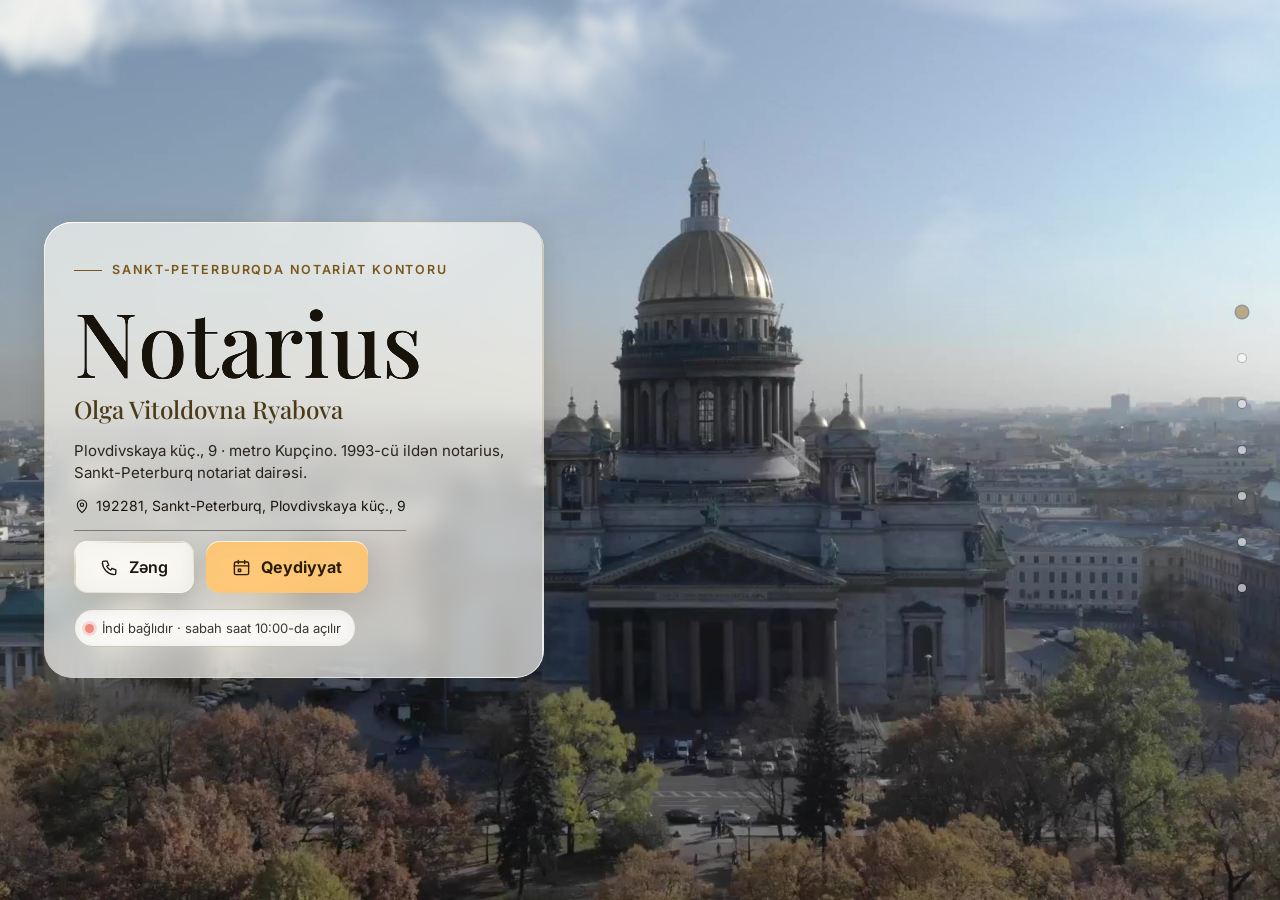
==== commit aee66dde: "en, uz, az, zh: имя нотариуса и адрес латиницей на языке страницы (Olga Vitoldovna Ryabova, Plovdivs" ====
--- a/az/index.html
+++ b/az/index.html
@@ -3,11 +3,11 @@
 <head>
 <meta charset="utf-8">
 <meta name="viewport" content="width=device-width, initial-scale=1, viewport-fit=cover">
-<title>Notarius Рябова О. В. — ул. Пловдивская, 9, Sankt-Peterburq</title>
-<meta name="description" content="Notarius Рябова О. В., ул. Пловдивская, 9. Miras, etibarnamələr, daşınmaz əmlak əqdləri, MMC. Qeydiyyat: +7 (812) 708-19-17.">
+<title>Notarius O. V. Ryabova — Plovdivskaya küç., 9, Sankt-Peterburq</title>
+<meta name="description" content="Notarius O. V. Ryabova, Plovdivskaya küç., 9. Miras, etibarnamələr, daşınmaz əmlak əqdləri, MMC. Qeydiyyat: +7 (812) 708-19-17.">
 <meta name="robots" content="noindex, nofollow, noarchive">
 <meta name="geo.region" content="RU-SPE">
-<meta name="geo.placename" content="Санкт-Петербург">
+<meta name="geo.placename" content="Sankt-Peterburq">
 <meta name="geo.position" content="59.8414922;30.3906568">
 <meta name="ICBM" content="59.8414922, 30.3906568">
 <link rel="canonical" href="https://kristall2002-art.github.io/etalon-b-ryabova/az/">
@@ -21,14 +21,14 @@
 <link rel="alternate" hreflang="x-default" href="https://kristall2002-art.github.io/etalon-b-ryabova/">
 <meta property="og:type" content="website">
 <meta property="og:locale" content="az_AZ">
-<meta property="og:site_name" content="Notarius Рябова">
-<meta property="og:title" content="Notarius Рябова О. В. — ул. Пловдивская, 9, Sankt-Peterburq">
-<meta property="og:description" content="Notarius Рябова О. В., ул. Пловдивская, 9. Miras, etibarnamələr, daşınmaz əmlak əqdləri, MMC. Qeydiyyat: +7 (812) 708-19-17.">
+<meta property="og:site_name" content="Notarius Ryabova">
+<meta property="og:title" content="Notarius O. V. Ryabova — Plovdivskaya küç., 9, Sankt-Peterburq">
+<meta property="og:description" content="Notarius O. V. Ryabova, Plovdivskaya küç., 9. Miras, etibarnamələr, daşınmaz əmlak əqdləri, MMC. Qeydiyyat: +7 (812) 708-19-17.">
 <meta property="og:url" content="https://kristall2002-art.github.io/etalon-b-ryabova/az/">
 <meta property="og:image" content="https://kristall2002-art.github.io/etalon-b-ryabova/img/hero-poster.jpg">
 <meta name="twitter:card" content="summary_large_image">
-<meta name="twitter:title" content="Notarius Рябова О. В. — ул. Пловдивская, 9, Sankt-Peterburq">
-<meta name="twitter:description" content="Notarius Рябова О. В., ул. Пловдивская, 9. Miras, etibarnamələr, daşınmaz əmlak əqdləri, MMC. Qeydiyyat: +7 (812) 708-19-17.">
+<meta name="twitter:title" content="Notarius O. V. Ryabova — Plovdivskaya küç., 9, Sankt-Peterburq">
+<meta name="twitter:description" content="Notarius O. V. Ryabova, Plovdivskaya küç., 9. Miras, etibarnamələr, daşınmaz əmlak əqdləri, MMC. Qeydiyyat: +7 (812) 708-19-17.">
 <meta name="twitter:image" content="https://kristall2002-art.github.io/etalon-b-ryabova/img/hero-poster.jpg">
 <meta name="theme-color" content="#f8f8f8">
 <link rel="icon" href="data:image/svg+xml,%3Csvg%20xmlns%3D%22http%3A//www.w3.org/2000/svg%22%20viewBox%3D%220%200%2064%2064%22%3E%3Crect%20width%3D%2264%22%20height%3D%2264%22%20rx%3D%2214%22%20fill%3D%22%23665230%22/%3E%3Ctext%20x%3D%2232%22%20y%3D%2248%22%20text-anchor%3D%22middle%22%20font-family%3D%22Georgia%2Cserif%22%20font-size%3D%2242%22%20fill%3D%22%23fff%22%3E%C2%A7%3C/text%3E%3C/svg%3E">
@@ -407,7 +407,7 @@
 .pay-pill.pay-logo{background:#fff;border-color:rgba(0,0,0,.12);padding:3px 11px;min-height:28px}
 .pay-pill.pay-logo img{display:block;height:17px;width:auto}
 .pay-pill.pay-logo img[src$="sbp.svg"]{height:20px}
-/* имя нотариуса в шапке целиком: сверху мелко «Нотариус», ниже «Рябова Ольга Витольдовна»; без обрезки и многоточий */
+/* имя нотариуса в шапке целиком: сверху мелко «Нотариус», ниже «Olga Vitoldovna Ryabova»; без обрезки и многоточий */
 .brand-t{display:flex;flex-direction:column;justify-content:center;gap:2px;line-height:1.1;min-width:0}
 .brand-s{display:block;font-size:10.5px;font-weight:600;letter-spacing:.16em;text-transform:uppercase;color:var(--muted);white-space:nowrap;overflow:visible;text-overflow:clip}
 .brand-n{font-size:16px;font-weight:600;white-space:nowrap;overflow:visible;text-overflow:clip}
@@ -615,8 +615,8 @@
 </style>
 <link rel="stylesheet" href="../css/etalon.css">
 <link rel="stylesheet" href="../css/title-b.css">
-<script type="application/ld+json">{"@context":"https://schema.org","@type":["Notary","LegalService","LocalBusiness"],"@id":"https://kristall2002-art.github.io/etalon-b-ryabova/#org","name":"Notarius Рябова Ольга Витольдовна","alternateName":["Нотариус Рябова","Notarius Рябова"],"url":"https://kristall2002-art.github.io/etalon-b-ryabova/az/","image":"https://kristall2002-art.github.io/etalon-b-ryabova/img/hero-poster.jpg","description":"Notarius Рябова О. В., ул. Пловдивская, 9. Miras, etibarnamələr, daşınmaz əmlak əqdləri, MMC. Qeydiyyat: +7 (812) 708-19-17.","telephone":"+78127081917","email":"03200191@npspb.ru","address":{"@type":"PostalAddress","streetAddress":"ул. Пловдивская, д. 9","addressLocality":"Санкт-Петербург","postalCode":"192281","addressRegion":"Санкт-Петербург","addressCountry":"RU"},"geo":{"@type":"GeoCoordinates","latitude":59.8414922,"longitude":30.3906568},"hasMap":"https://yandex.ru/maps/org/1414993983/","openingHoursSpecification":[{"@type":"OpeningHoursSpecification","dayOfWeek":["Monday","Thursday","Friday"],"opens":"10:00","closes":"17:00"},{"@type":"OpeningHoursSpecification","dayOfWeek":"Tuesday","opens":"11:00","closes":"18:00"}],"areaServed":[{"@type":"City","name":"Санкт-Петербург"},{"@type":"State","name":"Ленинградская область"}],"paymentAccepted":"Наличные и банковские карты","currenciesAccepted":"RUB","priceRange":"₽₽","foundingDate":"1993","knowsLanguage":["ru","en","uz","tg","ky","az","zh"],"sameAs":["https://yandex.ru/maps/org/1414993983/"],"employee":{"@type":"Person","name":"Рябова Ольга Витольдовна","alternateName":"Рябова Ольга Витольдовна","jobTitle":"Notarius","memberOf":{"@type":"Organization","name":"Нотариальная палата Санкт-Петербурга","alternateName":"Нотариальная палата Санкт-Петербурга"},"identifier":"78/223-н/78"},"hasOfferCatalog":{"@type":"OfferCatalog","name":"Notariat xidmətləri","itemListElement":[{"@type":"OfferCatalog","name":"Daşınmaz əmlak və ipoteka","itemListElement":[{"@type":"Offer","itemOffered":{"@type":"Service","name":"Mənzil, ev, torpaq sahəsinin alqı-satqısı","serviceType":"Daşınmaz əmlak və ipoteka"}},{"@type":"Offer","itemOffered":{"@type":"Service","name":"Mənzildə payın satışı","serviceType":"Daşınmaz əmlak və ipoteka"}},{"@type":"Offer","itemOffered":{"@type":"Service","name":"Daşınmaz əmlakın bağışlanması","serviceType":"Daşınmaz əmlak və ipoteka"}},{"@type":"Offer","itemOffered":{"@type":"Service","name":"Renta və ömürlük təminat müqaviləsi","serviceType":"Daşınmaz əmlak və ipoteka"}},{"@type":"Offer","itemOffered":{"@type":"Service","name":"Ümumi mülkiyyətdə payın ipoteka müqaviləsi","serviceType":"Daşınmaz əmlak və ipoteka"}},{"@type":"Offer","itemOffered":{"@type":"Service","name":"Payın satışı barədə şərikli mülkiyyətçiyə bildiriş","serviceType":"Daşınmaz əmlak və ipoteka"}},{"@type":"Offer","itemOffered":{"@type":"Service","name":"Payların müəyyən edilməsi haqqında saziş","serviceType":"Daşınmaz əmlak və ipoteka"}},{"@type":"Offer","itemOffered":{"@type":"Service","name":"Yaşayış sahəsindən istifadə qaydası haqqında saziş","serviceType":"Daşınmaz əmlak və ipoteka"}},{"@type":"Offer","itemOffered":{"@type":"Service","name":"İlkin müqavilə","serviceType":"Daşınmaz əmlak və ipoteka"}},{"@type":"Offer","itemOffered":{"@type":"Service","name":"Sənədlərin Rosreestr-ə elektron təqdimi","serviceType":"Daşınmaz əmlak və ipoteka"}}]},{"@type":"OfferCatalog","name":"Miras və vəsiyyətnamə","itemListElement":[{"@type":"Offer","itemOffered":{"@type":"Service","name":"Vəsiyyətnamənin təsdiqi","serviceType":"Miras və vəsiyyətnamə"}},{"@type":"Offer","itemOffered":{"@type":"Service","name":"Ər-arvadın birgə vəsiyyətnaməsi","serviceType":"Miras və vəsiyyətnamə"}},{"@type":"Offer","itemOffered":{"@type":"Service","name":"Miras müqaviləsi","serviceType":"Miras və vəsiyyətnamə"}},{"@type":"Offer","itemOffered":{"@type":"Service","name":"Miras işinin açılması və aparılması","serviceType":"Miras və vəsiyyətnamə"}},{"@type":"Offer","itemOffered":{"@type":"Service","name":"Miras hüququ haqqında şəhadətnamə","serviceType":"Miras və vəsiyyətnamə"}},{"@type":"Offer","itemOffered":{"@type":"Service","name":"Miras əmlakının bölünməsi haqqında saziş","serviceType":"Miras və vəsiyyətnamə"}},{"@type":"Offer","itemOffered":{"@type":"Service","name":"Mirasın mühafizəsi üzrə tədbirlər","serviceType":"Miras və vəsiyyətnamə"}},{"@type":"Offer","itemOffered":{"@type":"Service","name":"Vəsiyyət edənin yanına evə və ya xəstəxanaya səfər","serviceType":"Miras və vəsiyyətnamə"}}]},{"@type":"OfferCatalog","name":"Ailə və nikah","itemListElement":[{"@type":"Offer","itemOffered":{"@type":"Service","name":"Nikah müqaviləsi","serviceType":"Ailə və nikah"}},{"@type":"Offer","itemOffered":{"@type":"Service","name":"Birgə əldə edilmiş əmlakın bölünməsi haqqında saziş","serviceType":"Ailə və nikah"}},{"@type":"Offer","itemOffered":{"@type":"Service","name":"Alimentin ödənilməsi haqqında saziş","serviceType":"Ailə və nikah"}},{"@type":"Offer","itemOffered":{"@type":"Service","name":"Analıq kapitalının paylı mülkiyyətə rəsmiləşdirilməsi","serviceType":"Ailə və nikah"}},{"@type":"Offer","itemOffered":{"@type":"Service","name":"Həyat yoldaşının əqdə razılığı","serviceType":"Ailə və nikah"}},{"@type":"Offer","itemOffered":{"@type":"Service","name":"Uşağın xaricə çıxmasına razılıq","serviceType":"Ailə və nikah"}},{"@type":"Offer","itemOffered":{"@type":"Service","name":"Yaşayış yeri üzrə qeydiyyata razılıq","serviceType":"Ailə və nikah"}}]},{"@type":"OfferCatalog","name":"Etibarnamələr","itemListElement":[{"@type":"Offer","itemOffered":{"@type":"Service","name":"Baş etibarnamə","serviceType":"Etibarnamələr"}},{"@type":"Offer","itemOffered":{"@type":"Service","name":"Avtomobili idarə və sərəncam etmək üçün","serviceType":"Etibarnamələr"}},{"@type":"Offer","itemOffered":{"@type":"Service","name":"Mənzili idarə etmək üçün","serviceType":"Etibarnamələr"}},{"@type":"Offer","itemOffered":{"@type":"Service","name":"Məhkəmədə təmsilçilik üçün","serviceType":"Etibarnamələr"}},{"@type":"Offer","itemOffered":{"@type":"Service","name":"Yetkinlik yaşına çatmayanın təmsilçiliyi üçün","serviceType":"Etibarnamələr"}},{"@type":"Offer","itemOffered":{"@type":"Service","name":"Pensiya və müavinətlərin alınması üçün","serviceType":"Etibarnamələr"}},{"@type":"Offer","itemOffered":{"@type":"Service","name":"Miras işinin aparılması üçün","serviceType":"Etibarnamələr"}},{"@type":"Offer","itemOffered":{"@type":"Service","name":"Sənədlərin alınması üçün","serviceType":"Etibarnamələr"}},{"@type":"Offer","itemOffered":{"@type":"Service","name":"Bank hesabına sərəncam üçün","serviceType":"Etibarnamələr"}},{"@type":"Offer","itemOffered":{"@type":"Service","name":"Maşınla oxunan etibarnamə (MChD)","serviceType":"Etibarnamələr"}},{"@type":"Offer","itemOffered":{"@type":"Service","name":"Etibarnamənin ləğvi","serviceType":"Etibarnamələr"}}]},{"@type":"OfferCatalog","name":"Biznes və MMC","itemListElement":[{"@type":"Offer","itemOffered":{"@type":"Service","name":"MMC-nin nizamnamə kapitalında payın alqı-satqısı","serviceType":"Biznes və MMC"}},{"@type":"Offer","itemOffered":{"@type":"Service","name":"Nizamnamə kapitalında payın bağışlanması","serviceType":"Biznes və MMC"}},{"@type":"Offer","itemOffered":{"@type":"Service","name":"Payın girovu","serviceType":"Biznes və MMC"}},{"@type":"Offer","itemOffered":{"@type":"Service","name":"Yeganə iştirakçının qərarının təsdiqi","serviceType":"Biznes və MMC"}},{"@type":"Offer","itemOffered":{"@type":"Service","name":"İştirakçıların ümumi yığıncağı protokolunun təsdiqi","serviceType":"Biznes və MMC"}},{"@type":"Offer","itemOffered":{"@type":"Service","name":"Payın satışı barədə geri götürülməz ofertanın aksepti","serviceType":"Biznes və MMC"}},{"@type":"Offer","itemOffered":{"@type":"Service","name":"Opsion müqaviləsi və opsion verilməsi haqqında saziş","serviceType":"Biznes və MMC"}},{"@type":"Offer","itemOffered":{"@type":"Service","name":"Konvertasiya edilə bilən borc müqaviləsi","serviceType":"Biznes və MMC"}},{"@type":"Offer","itemOffered":{"@type":"Service","name":"İştirakçının MMC-dən çıxması haqqında ərizə","serviceType":"Biznes və MMC"}},{"@type":"Offer","itemOffered":{"@type":"Service","name":"İnvestisiya ortaqlığı müqaviləsi","serviceType":"Biznes və MMC"}},{"@type":"Offer","itemOffered":{"@type":"Service","name":"Təsərrüfat tərəfdaşlığının idarə edilməsi haqqında saziş","serviceType":"Biznes və MMC"}}]},{"@type":"OfferCatalog","name":"Təsdiqləmələr","itemListElement":[{"@type":"Offer","itemOffered":{"@type":"Service","name":"İmzanın həqiqiliyinin təsdiqi","serviceType":"Təsdiqləmələr"}},{"@type":"Offer","itemOffered":{"@type":"Service","name":"Sənəd və çıxarış surətlərinin düzgünlüyünün təsdiqi","serviceType":"Təsdiqləmələr"}},{"@type":"Offer","itemOffered":{"@type":"Service","name":"Tərcümənin düzgünlüyünün təsdiqi","serviceType":"Təsdiqləmələr"}},{"@type":"Offer","itemOffered":{"@type":"Service","name":"Sənədin təqdim edilmə vaxtının təsdiqi","serviceType":"Təsdiqləmələr"}},{"@type":"Offer","itemOffered":{"@type":"Service","name":"Elektron və kağız sənədin eyniliyinin təsdiqi","serviceType":"Təsdiqləmələr"}},{"@type":"Offer","itemOffered":{"@type":"Service","name":"Vətəndaşın sağ olması faktının təsdiqi","serviceType":"Təsdiqləmələr"}},{"@type":"Offer","itemOffered":{"@type":"Service","name":"İnternetdə sübutların təmin edilməsi (saytın baxışı)","serviceType":"Təsdiqləmələr"}}]},{"@type":"OfferCatalog","name":"Depozit və təminat","itemListElement":[{"@type":"Offer","itemOffered":{"@type":"Service","name":"Daşınmaz əmlak əqdi üzrə notariat depoziti","serviceType":"Depozit və təminat"}},{"@type":"Offer","itemOffered":{"@type":"Service","name":"İflas zamanı depozit","serviceType":"Depozit və təminat"}},{"@type":"Offer","itemOffered":{"@type":"Service","name":"Daşınar əmlakın girovu barədə bildirişin qeydiyyatı","serviceType":"Depozit və təminat"}},{"@type":"Offer","itemOffered":{"@type":"Service","name":"Girov bildirişləri reyestrindən çıxarış","serviceType":"Depozit və təminat"}},{"@type":"Offer","itemOffered":{"@type":"Service","name":"İcra qeydi","serviceType":"Depozit və təminat"}},{"@type":"Offer","itemOffered":{"@type":"Service","name":"Vekselin protesti","serviceType":"Depozit və təminat"}}]},{"@type":"OfferCatalog","name":"Ərizələr və sənədlərin təqdimi","itemListElement":[{"@type":"Offer","itemOffered":{"@type":"Service","name":"Ərizə və sənədlərin poçt və rabitə kanalları ilə çatdırılması","serviceType":"Ərizələr və sənədlərin təqdimi"}},{"@type":"Offer","itemOffered":{"@type":"Service","name":"Ərizənin çatdırılması haqqında şəhadətnamə","serviceType":"Ərizələr və sənədlərin təqdimi"}},{"@type":"Offer","itemOffered":{"@type":"Service","name":"Sənədlərin saxlanmaya qəbulu","serviceType":"Ərizələr və sənədlərin təqdimi"}},{"@type":"Offer","itemOffered":{"@type":"Service","name":"Sübutların təmin edilməsi","serviceType":"Ərizələr və sənədlərin təqdimi"}}]},{"@type":"OfferCatalog","name":"Elektron və məsafədən xidmətlər","itemListElement":[{"@type":"Offer","itemOffered":{"@type":"Service","name":"İki notariusun iştirakı ilə məsafədən əqd","serviceType":"Elektron və məsafədən xidmətlər"}},{"@type":"Offer","itemOffered":{"@type":"Service","name":"Sənədlərin Rosreestr-ə və Vergi Xidmətinə (FNS) elektron təqdimi","serviceType":"Elektron və məsafədən xidmətlər"}},{"@type":"Offer","itemOffered":{"@type":"Service","name":"Sənədlərin eyniliyinin təsdiqi","serviceType":"Elektron və məsafədən xidmətlər"}},{"@type":"Offer","itemOffered":{"@type":"Service","name":"Notarius vasitəsilə daşınmaz əmlak (EGRN) və hüquqi şəxslər (EGRUL) reyestrlərindən çıxarış","serviceType":"Elektron və məsafədən xidmətlər"}},{"@type":"Offer","itemOffered":{"@type":"Service","name":"Maşınla oxunan etibarnamələr","serviceType":"Elektron və məsafədən xidmətlər"}}]},{"@type":"OfferCatalog","name":"Digər əməliyyatlar və səfər","itemListElement":[{"@type":"Offer","itemOffered":{"@type":"Service","name":"Notariat əməliyyatı üzrə hüquqi məsləhət","serviceType":"Digər əməliyyatlar və səfər"}},{"@type":"Offer","itemOffered":{"@type":"Service","name":"Notariusun evə, xəstəxanaya, ofisə səfəri","serviceType":"Digər əməliyyatlar və səfər"}},{"@type":"Offer","itemOffered":{"@type":"Service","name":"Təşkilatlara korporativ xidmət","serviceType":"Digər əməliyyatlar və səfər"}},{"@type":"Offer","itemOffered":{"@type":"Service","name":"Müqavilə və ərizə layihələrinin hazırlanması","serviceType":"Digər əməliyyatlar və səfər"}},{"@type":"Offer","itemOffered":{"@type":"Service","name":"Əqd formasının seçilməsində kömək","serviceType":"Digər əməliyyatlar və səfər"}}]}]},"aggregateRating":{"@type":"AggregateRating","ratingValue":4.4,"reviewCount":33,"bestRating":5,"worstRating":1}}</script>
-<script type="application/ld+json">{"@context":"https://schema.org","@type":"FAQPage","inLanguage":"az","mainEntity":[{"@type":"Question","name":"Əvvəlcədən qeydiyyat lazımdır?","acceptedAnswer":{"@type":"Answer","text":"Növbədə gözləməmək üçün +7 (812) 708-19-17 telefonu və ya saytdakı forma ilə əvvəlcədən qeydiyyatdan keçməyi tövsiyə edirik. Qəbul saatları: B.e. 10:00–17:00; Ç.a. 11:00–18:00; Çər. — qəbul yoxdur; C.a. 10:00–17:00; C. 10:00–17:00; Ş., B. — istirahət."}},{"@type":"Question","name":"Özümlə hansı sənədləri götürməliyəm?","acceptedAnswer":{"@type":"Answer","text":"Həmişə — hər bir iştirakçının pasportu. Qalanı əməliyyatdan asılıdır: daşınmaz əmlak əqdi üçün — hüquq müəyyənedici sənədlər, etibarnamə üçün — nümayəndənin məlumatları, miras üçün — ölüm haqqında şəhadətnamə və qohumluğu təsdiq edən sənədlər. Dəqiq siyahı qeydiyyat zamanı bildirilir."}},{"@type":"Question","name":"Kartla ödəmək olar?","acceptedAnswer":{"@type":"Answer","text":"Nağd pul və bank kartları."}},{"@type":"Question","name":"Şənbə günü işləyirsiniz?","acceptedAnswer":{"@type":"Answer","text":"Xeyr, şənbə və bazar günləri istirahət günləridir."}},{"@type":"Question","name":"Notariusu evə və ya xəstəxanaya çağırmaq olar?","acceptedAnswer":{"@type":"Answer","text":"Bəli, notariusun səfəri mümkündür — evə, xəstəxanaya, təşkilatın ofisinə. Vaxt və şərtlər +7 (812) 708-19-17 telefonu ilə razılaşdırılır."}},{"@type":"Question","name":"Sənədləri Rosreestr-ə təqdim edirsiniz?","acceptedAnswer":{"@type":"Answer","text":"Bəli. Əqd təsdiq edildikdən sonra notarius sənədləri Rosreestr-ə elektron şəkildə göndərir — MFC-yə getmədən və qısaldılmış qeydiyyat müddəti ilə."}},{"@type":"Question","name":"Notariat əməliyyatı nə qədərdir?","acceptedAnswer":{"@type":"Answer","text":"Qiymət qanunla müəyyən edilmiş notariat tarifindən və Sankt-Peterburqun bütün notariusları üçün vahid olan hüquqi və texniki xidmət haqqından ibarətdir. Sizin əməliyyatınız üzrə dəqiq məbləğ qeydiyyat zamanı bildirilir."}},{"@type":"Question","name":"Kontora necə gəlmək olar?","acceptedAnswer":{"@type":"Answer","text":"Ünvan: ул. Пловдивская, 9, Фрунзенский район, Купчино. Metro: Купчино. Saytın istənilən yerində ünvana klikləyin — marşrutla Yandex Xəritə açılacaq."}},{"@type":"Question","name":"Əqdin iştirakçısı rus dilini bilmirsə nə etməli?","acceptedAnswer":{"@type":"Answer","text":"Notariat əməliyyatı rus dilində aparılır. İştirakçı rus dilini bilmirsə, tərcüməçi tələb olunur — onun iştirakı və məlumatları sənəddə göstərilir. Bunu qeydiyyat zamanı əvvəlcədən razılaşdırın."}},{"@type":"Question","name":"Etibarnamə verilən şəxsin iştirakı lazımdır?","acceptedAnswer":{"@type":"Answer","text":"Xeyr. Etibarnamə üçün etibar edənin pasportla iştirakı kifayətdir; nümayəndə haqqında pasport məlumatları lazımdır. Nümayəndə etibarnaməni sonra alır — şəxsən və ya etibar edən vasitəsilə."}}]}</script>
+<script type="application/ld+json">{"@context":"https://schema.org","@type":["Notary","LegalService","LocalBusiness"],"@id":"https://kristall2002-art.github.io/etalon-b-ryabova/#org","name":"Notarius Olga Vitoldovna Ryabova","alternateName":["Нотариус Рябова","Notarius Рябова"],"url":"https://kristall2002-art.github.io/etalon-b-ryabova/az/","image":"https://kristall2002-art.github.io/etalon-b-ryabova/img/hero-poster.jpg","description":"Notarius O. V. Ryabova, Plovdivskaya küç., 9. Miras, etibarnamələr, daşınmaz əmlak əqdləri, MMC. Qeydiyyat: +7 (812) 708-19-17.","telephone":"+78127081917","email":"03200191@npspb.ru","address":{"@type":"PostalAddress","streetAddress":"Plovdivskaya küç., 9","addressLocality":"Sankt-Peterburq","postalCode":"192281","addressRegion":"Sankt-Peterburq","addressCountry":"RU"},"geo":{"@type":"GeoCoordinates","latitude":59.8414922,"longitude":30.3906568},"hasMap":"https://yandex.ru/maps/org/1414993983/","openingHoursSpecification":[{"@type":"OpeningHoursSpecification","dayOfWeek":["Monday","Thursday","Friday"],"opens":"10:00","closes":"17:00"},{"@type":"OpeningHoursSpecification","dayOfWeek":"Tuesday","opens":"11:00","closes":"18:00"}],"areaServed":[{"@type":"City","name":"Sankt-Peterburq"},{"@type":"State","name":"Leninqrad vilayəti"}],"paymentAccepted":"Nağd pul və bank kartları","currenciesAccepted":"RUB","priceRange":"₽₽","foundingDate":"1993","knowsLanguage":["ru","en","uz","tg","ky","az","zh"],"sameAs":["https://yandex.ru/maps/org/1414993983/"],"employee":{"@type":"Person","name":"Olga Vitoldovna Ryabova","alternateName":"Рябова Ольга Витольдовна","jobTitle":"Notarius","memberOf":{"@type":"Organization","name":"Sankt-Peterburq Notariat Palatası","alternateName":"Нотариальная палата Санкт-Петербурга"},"identifier":"78/223-н/78"},"hasOfferCatalog":{"@type":"OfferCatalog","name":"Notariat xidmətləri","itemListElement":[{"@type":"OfferCatalog","name":"Daşınmaz əmlak və ipoteka","itemListElement":[{"@type":"Offer","itemOffered":{"@type":"Service","name":"Mənzil, ev, torpaq sahəsinin alqı-satqısı","serviceType":"Daşınmaz əmlak və ipoteka"}},{"@type":"Offer","itemOffered":{"@type":"Service","name":"Mənzildə payın satışı","serviceType":"Daşınmaz əmlak və ipoteka"}},{"@type":"Offer","itemOffered":{"@type":"Service","name":"Daşınmaz əmlakın bağışlanması","serviceType":"Daşınmaz əmlak və ipoteka"}},{"@type":"Offer","itemOffered":{"@type":"Service","name":"Renta və ömürlük təminat müqaviləsi","serviceType":"Daşınmaz əmlak və ipoteka"}},{"@type":"Offer","itemOffered":{"@type":"Service","name":"Ümumi mülkiyyətdə payın ipoteka müqaviləsi","serviceType":"Daşınmaz əmlak və ipoteka"}},{"@type":"Offer","itemOffered":{"@type":"Service","name":"Payın satışı barədə şərikli mülkiyyətçiyə bildiriş","serviceType":"Daşınmaz əmlak və ipoteka"}},{"@type":"Offer","itemOffered":{"@type":"Service","name":"Payların müəyyən edilməsi haqqında saziş","serviceType":"Daşınmaz əmlak və ipoteka"}},{"@type":"Offer","itemOffered":{"@type":"Service","name":"Yaşayış sahəsindən istifadə qaydası haqqında saziş","serviceType":"Daşınmaz əmlak və ipoteka"}},{"@type":"Offer","itemOffered":{"@type":"Service","name":"İlkin müqavilə","serviceType":"Daşınmaz əmlak və ipoteka"}},{"@type":"Offer","itemOffered":{"@type":"Service","name":"Sənədlərin Rosreestr-ə elektron təqdimi","serviceType":"Daşınmaz əmlak və ipoteka"}}]},{"@type":"OfferCatalog","name":"Miras və vəsiyyətnamə","itemListElement":[{"@type":"Offer","itemOffered":{"@type":"Service","name":"Vəsiyyətnamənin təsdiqi","serviceType":"Miras və vəsiyyətnamə"}},{"@type":"Offer","itemOffered":{"@type":"Service","name":"Ər-arvadın birgə vəsiyyətnaməsi","serviceType":"Miras və vəsiyyətnamə"}},{"@type":"Offer","itemOffered":{"@type":"Service","name":"Miras müqaviləsi","serviceType":"Miras və vəsiyyətnamə"}},{"@type":"Offer","itemOffered":{"@type":"Service","name":"Miras işinin açılması və aparılması","serviceType":"Miras və vəsiyyətnamə"}},{"@type":"Offer","itemOffered":{"@type":"Service","name":"Miras hüququ haqqında şəhadətnamə","serviceType":"Miras və vəsiyyətnamə"}},{"@type":"Offer","itemOffered":{"@type":"Service","name":"Miras əmlakının bölünməsi haqqında saziş","serviceType":"Miras və vəsiyyətnamə"}},{"@type":"Offer","itemOffered":{"@type":"Service","name":"Mirasın mühafizəsi üzrə tədbirlər","serviceType":"Miras və vəsiyyətnamə"}},{"@type":"Offer","itemOffered":{"@type":"Service","name":"Vəsiyyət edənin yanına evə və ya xəstəxanaya səfər","serviceType":"Miras və vəsiyyətnamə"}}]},{"@type":"OfferCatalog","name":"Ailə və nikah","itemListElement":[{"@type":"Offer","itemOffered":{"@type":"Service","name":"Nikah müqaviləsi","serviceType":"Ailə və nikah"}},{"@type":"Offer","itemOffered":{"@type":"Service","name":"Birgə əldə edilmiş əmlakın bölünməsi haqqında saziş","serviceType":"Ailə və nikah"}},{"@type":"Offer","itemOffered":{"@type":"Service","name":"Alimentin ödənilməsi haqqında saziş","serviceType":"Ailə və nikah"}},{"@type":"Offer","itemOffered":{"@type":"Service","name":"Analıq kapitalının paylı mülkiyyətə rəsmiləşdirilməsi","serviceType":"Ailə və nikah"}},{"@type":"Offer","itemOffered":{"@type":"Service","name":"Həyat yoldaşının əqdə razılığı","serviceType":"Ailə və nikah"}},{"@type":"Offer","itemOffered":{"@type":"Service","name":"Uşağın xaricə çıxmasına razılıq","serviceType":"Ailə və nikah"}},{"@type":"Offer","itemOffered":{"@type":"Service","name":"Yaşayış yeri üzrə qeydiyyata razılıq","serviceType":"Ailə və nikah"}}]},{"@type":"OfferCatalog","name":"Etibarnamələr","itemListElement":[{"@type":"Offer","itemOffered":{"@type":"Service","name":"Baş etibarnamə","serviceType":"Etibarnamələr"}},{"@type":"Offer","itemOffered":{"@type":"Service","name":"Avtomobili idarə və sərəncam etmək üçün","serviceType":"Etibarnamələr"}},{"@type":"Offer","itemOffered":{"@type":"Service","name":"Mənzili idarə etmək üçün","serviceType":"Etibarnamələr"}},{"@type":"Offer","itemOffered":{"@type":"Service","name":"Məhkəmədə təmsilçilik üçün","serviceType":"Etibarnamələr"}},{"@type":"Offer","itemOffered":{"@type":"Service","name":"Yetkinlik yaşına çatmayanın təmsilçiliyi üçün","serviceType":"Etibarnamələr"}},{"@type":"Offer","itemOffered":{"@type":"Service","name":"Pensiya və müavinətlərin alınması üçün","serviceType":"Etibarnamələr"}},{"@type":"Offer","itemOffered":{"@type":"Service","name":"Miras işinin aparılması üçün","serviceType":"Etibarnamələr"}},{"@type":"Offer","itemOffered":{"@type":"Service","name":"Sənədlərin alınması üçün","serviceType":"Etibarnamələr"}},{"@type":"Offer","itemOffered":{"@type":"Service","name":"Bank hesabına sərəncam üçün","serviceType":"Etibarnamələr"}},{"@type":"Offer","itemOffered":{"@type":"Service","name":"Maşınla oxunan etibarnamə (MChD)","serviceType":"Etibarnamələr"}},{"@type":"Offer","itemOffered":{"@type":"Service","name":"Etibarnamənin ləğvi","serviceType":"Etibarnamələr"}}]},{"@type":"OfferCatalog","name":"Biznes və MMC","itemListElement":[{"@type":"Offer","itemOffered":{"@type":"Service","name":"MMC-nin nizamnamə kapitalında payın alqı-satqısı","serviceType":"Biznes və MMC"}},{"@type":"Offer","itemOffered":{"@type":"Service","name":"Nizamnamə kapitalında payın bağışlanması","serviceType":"Biznes və MMC"}},{"@type":"Offer","itemOffered":{"@type":"Service","name":"Payın girovu","serviceType":"Biznes və MMC"}},{"@type":"Offer","itemOffered":{"@type":"Service","name":"Yeganə iştirakçının qərarının təsdiqi","serviceType":"Biznes və MMC"}},{"@type":"Offer","itemOffered":{"@type":"Service","name":"İştirakçıların ümumi yığıncağı protokolunun təsdiqi","serviceType":"Biznes və MMC"}},{"@type":"Offer","itemOffered":{"@type":"Service","name":"Payın satışı barədə geri götürülməz ofertanın aksepti","serviceType":"Biznes və MMC"}},{"@type":"Offer","itemOffered":{"@type":"Service","name":"Opsion müqaviləsi və opsion verilməsi haqqında saziş","serviceType":"Biznes və MMC"}},{"@type":"Offer","itemOffered":{"@type":"Service","name":"Konvertasiya edilə bilən borc müqaviləsi","serviceType":"Biznes və MMC"}},{"@type":"Offer","itemOffered":{"@type":"Service","name":"İştirakçının MMC-dən çıxması haqqında ərizə","serviceType":"Biznes və MMC"}},{"@type":"Offer","itemOffered":{"@type":"Service","name":"İnvestisiya ortaqlığı müqaviləsi","serviceType":"Biznes və MMC"}},{"@type":"Offer","itemOffered":{"@type":"Service","name":"Təsərrüfat tərəfdaşlığının idarə edilməsi haqqında saziş","serviceType":"Biznes və MMC"}}]},{"@type":"OfferCatalog","name":"Təsdiqləmələr","itemListElement":[{"@type":"Offer","itemOffered":{"@type":"Service","name":"İmzanın həqiqiliyinin təsdiqi","serviceType":"Təsdiqləmələr"}},{"@type":"Offer","itemOffered":{"@type":"Service","name":"Sənəd və çıxarış surətlərinin düzgünlüyünün təsdiqi","serviceType":"Təsdiqləmələr"}},{"@type":"Offer","itemOffered":{"@type":"Service","name":"Tərcümənin düzgünlüyünün təsdiqi","serviceType":"Təsdiqləmələr"}},{"@type":"Offer","itemOffered":{"@type":"Service","name":"Sənədin təqdim edilmə vaxtının təsdiqi","serviceType":"Təsdiqləmələr"}},{"@type":"Offer","itemOffered":{"@type":"Service","name":"Elektron və kağız sənədin eyniliyinin təsdiqi","serviceType":"Təsdiqləmələr"}},{"@type":"Offer","itemOffered":{"@type":"Service","name":"Vətəndaşın sağ olması faktının təsdiqi","serviceType":"Təsdiqləmələr"}},{"@type":"Offer","itemOffered":{"@type":"Service","name":"İnternetdə sübutların təmin edilməsi (saytın baxışı)","serviceType":"Təsdiqləmələr"}}]},{"@type":"OfferCatalog","name":"Depozit və təminat","itemListElement":[{"@type":"Offer","itemOffered":{"@type":"Service","name":"Daşınmaz əmlak əqdi üzrə notariat depoziti","serviceType":"Depozit və təminat"}},{"@type":"Offer","itemOffered":{"@type":"Service","name":"İflas zamanı depozit","serviceType":"Depozit və təminat"}},{"@type":"Offer","itemOffered":{"@type":"Service","name":"Daşınar əmlakın girovu barədə bildirişin qeydiyyatı","serviceType":"Depozit və təminat"}},{"@type":"Offer","itemOffered":{"@type":"Service","name":"Girov bildirişləri reyestrindən çıxarış","serviceType":"Depozit və təminat"}},{"@type":"Offer","itemOffered":{"@type":"Service","name":"İcra qeydi","serviceType":"Depozit və təminat"}},{"@type":"Offer","itemOffered":{"@type":"Service","name":"Vekselin protesti","serviceType":"Depozit və təminat"}}]},{"@type":"OfferCatalog","name":"Ərizələr və sənədlərin təqdimi","itemListElement":[{"@type":"Offer","itemOffered":{"@type":"Service","name":"Ərizə və sənədlərin poçt və rabitə kanalları ilə çatdırılması","serviceType":"Ərizələr və sənədlərin təqdimi"}},{"@type":"Offer","itemOffered":{"@type":"Service","name":"Ərizənin çatdırılması haqqında şəhadətnamə","serviceType":"Ərizələr və sənədlərin təqdimi"}},{"@type":"Offer","itemOffered":{"@type":"Service","name":"Sənədlərin saxlanmaya qəbulu","serviceType":"Ərizələr və sənədlərin təqdimi"}},{"@type":"Offer","itemOffered":{"@type":"Service","name":"Sübutların təmin edilməsi","serviceType":"Ərizələr və sənədlərin təqdimi"}}]},{"@type":"OfferCatalog","name":"Elektron və məsafədən xidmətlər","itemListElement":[{"@type":"Offer","itemOffered":{"@type":"Service","name":"İki notariusun iştirakı ilə məsafədən əqd","serviceType":"Elektron və məsafədən xidmətlər"}},{"@type":"Offer","itemOffered":{"@type":"Service","name":"Sənədlərin Rosreestr-ə və Vergi Xidmətinə (FNS) elektron təqdimi","serviceType":"Elektron və məsafədən xidmətlər"}},{"@type":"Offer","itemOffered":{"@type":"Service","name":"Sənədlərin eyniliyinin təsdiqi","serviceType":"Elektron və məsafədən xidmətlər"}},{"@type":"Offer","itemOffered":{"@type":"Service","name":"Notarius vasitəsilə daşınmaz əmlak (EGRN) və hüquqi şəxslər (EGRUL) reyestrlərindən çıxarış","serviceType":"Elektron və məsafədən xidmətlər"}},{"@type":"Offer","itemOffered":{"@type":"Service","name":"Maşınla oxunan etibarnamələr","serviceType":"Elektron və məsafədən xidmətlər"}}]},{"@type":"OfferCatalog","name":"Digər əməliyyatlar və səfər","itemListElement":[{"@type":"Offer","itemOffered":{"@type":"Service","name":"Notariat əməliyyatı üzrə hüquqi məsləhət","serviceType":"Digər əməliyyatlar və səfər"}},{"@type":"Offer","itemOffered":{"@type":"Service","name":"Notariusun evə, xəstəxanaya, ofisə səfəri","serviceType":"Digər əməliyyatlar və səfər"}},{"@type":"Offer","itemOffered":{"@type":"Service","name":"Təşkilatlara korporativ xidmət","serviceType":"Digər əməliyyatlar və səfər"}},{"@type":"Offer","itemOffered":{"@type":"Service","name":"Müqavilə və ərizə layihələrinin hazırlanması","serviceType":"Digər əməliyyatlar və səfər"}},{"@type":"Offer","itemOffered":{"@type":"Service","name":"Əqd formasının seçilməsində kömək","serviceType":"Digər əməliyyatlar və səfər"}}]}]},"aggregateRating":{"@type":"AggregateRating","ratingValue":4.4,"reviewCount":33,"bestRating":5,"worstRating":1}}</script>
+<script type="application/ld+json">{"@context":"https://schema.org","@type":"FAQPage","inLanguage":"az","mainEntity":[{"@type":"Question","name":"Əvvəlcədən qeydiyyat lazımdır?","acceptedAnswer":{"@type":"Answer","text":"Növbədə gözləməmək üçün +7 (812) 708-19-17 telefonu və ya saytdakı forma ilə əvvəlcədən qeydiyyatdan keçməyi tövsiyə edirik. Qəbul saatları: B.e. 10:00–17:00; Ç.a. 11:00–18:00; Çər. — qəbul yoxdur; C.a. 10:00–17:00; C. 10:00–17:00; Ş., B. — istirahət."}},{"@type":"Question","name":"Özümlə hansı sənədləri götürməliyəm?","acceptedAnswer":{"@type":"Answer","text":"Həmişə — hər bir iştirakçının pasportu. Qalanı əməliyyatdan asılıdır: daşınmaz əmlak əqdi üçün — hüquq müəyyənedici sənədlər, etibarnamə üçün — nümayəndənin məlumatları, miras üçün — ölüm haqqında şəhadətnamə və qohumluğu təsdiq edən sənədlər. Dəqiq siyahı qeydiyyat zamanı bildirilir."}},{"@type":"Question","name":"Kartla ödəmək olar?","acceptedAnswer":{"@type":"Answer","text":"Nağd pul və bank kartları."}},{"@type":"Question","name":"Şənbə günü işləyirsiniz?","acceptedAnswer":{"@type":"Answer","text":"Xeyr, şənbə və bazar günləri istirahət günləridir."}},{"@type":"Question","name":"Notariusu evə və ya xəstəxanaya çağırmaq olar?","acceptedAnswer":{"@type":"Answer","text":"Bəli, notariusun səfəri mümkündür — evə, xəstəxanaya, təşkilatın ofisinə. Vaxt və şərtlər +7 (812) 708-19-17 telefonu ilə razılaşdırılır."}},{"@type":"Question","name":"Sənədləri Rosreestr-ə təqdim edirsiniz?","acceptedAnswer":{"@type":"Answer","text":"Bəli. Əqd təsdiq edildikdən sonra notarius sənədləri Rosreestr-ə elektron şəkildə göndərir — MFC-yə getmədən və qısaldılmış qeydiyyat müddəti ilə."}},{"@type":"Question","name":"Notariat əməliyyatı nə qədərdir?","acceptedAnswer":{"@type":"Answer","text":"Qiymət qanunla müəyyən edilmiş notariat tarifindən və Sankt-Peterburqun bütün notariusları üçün vahid olan hüquqi və texniki xidmət haqqından ibarətdir. Sizin əməliyyatınız üzrə dəqiq məbləğ qeydiyyat zamanı bildirilir."}},{"@type":"Question","name":"Kontora necə gəlmək olar?","acceptedAnswer":{"@type":"Answer","text":"Ünvan: Plovdivskaya küç., 9, Frunze rayonu, Kupçino. Metro: Kupçino. Saytın istənilən yerində ünvana klikləyin — marşrutla Yandex Xəritə açılacaq."}},{"@type":"Question","name":"Əqdin iştirakçısı rus dilini bilmirsə nə etməli?","acceptedAnswer":{"@type":"Answer","text":"Notariat əməliyyatı rus dilində aparılır. İştirakçı rus dilini bilmirsə, tərcüməçi tələb olunur — onun iştirakı və məlumatları sənəddə göstərilir. Bunu qeydiyyat zamanı əvvəlcədən razılaşdırın."}},{"@type":"Question","name":"Etibarnamə verilən şəxsin iştirakı lazımdır?","acceptedAnswer":{"@type":"Answer","text":"Xeyr. Etibarnamə üçün etibar edənin pasportla iştirakı kifayətdir; nümayəndə haqqında pasport məlumatları lazımdır. Nümayəndə etibarnaməni sonra alır — şəxsən və ya etibar edən vasitəsilə."}}]}</script>
 <script type="application/ld+json">{"@context":"https://schema.org","@type":"BreadcrumbList","itemListElement":[{"@type":"ListItem","position":1,"name":"Ana səhifə","item":"https://kristall2002-art.github.io/etalon-b-ryabova/az/"},{"@type":"ListItem","position":2,"name":"Xidmətlər","item":"https://kristall2002-art.github.io/etalon-b-ryabova/az/#services"},{"@type":"ListItem","position":3,"name":"Notarius haqqında","item":"https://kristall2002-art.github.io/etalon-b-ryabova/az/#about"},{"@type":"ListItem","position":4,"name":"Rəylər","item":"https://kristall2002-art.github.io/etalon-b-ryabova/az/#reviews"},{"@type":"ListItem","position":5,"name":"Suallar","item":"https://kristall2002-art.github.io/etalon-b-ryabova/az/#faq"},{"@type":"ListItem","position":6,"name":"Əlaqə","item":"https://kristall2002-art.github.io/etalon-b-ryabova/az/#contacts"}]}</script>
 </head>
 <body data-sec="0">
@@ -665,8 +665,8 @@
 <!-- ===== шапка: на первом экране скрыта, закрепляется со второго ===== -->
 <header class="hdr" id="hdr">
   <div class="hdr-in">
-    <a class="brand" href="#home" data-go="home" aria-label="Notarius Рябова Ольга Витольдовна">
-      <span class="brand-t"><span class="brand-s" data-i18n="brand_role">Notarius</span><span class="brand-n">Рябова Ольга Витольдовна</span></span>
+    <a class="brand" href="#home" data-go="home" aria-label="Notarius Olga Vitoldovna Ryabova">
+      <span class="brand-t"><span class="brand-s" data-i18n="brand_role">Notarius</span><span class="brand-n">Olga Vitoldovna Ryabova</span></span>
     </a>
     <ul class="nav" id="nav">
       <li id="navServices">
@@ -764,9 +764,9 @@
       <div class="sec-scroll"><div class="wrap">
         <div class="hero hero-plq glass glow">
           <span class="kicker rv" style="--i:0" data-i18n="hero_kicker">Sankt-Peterburqda notariat kontoru</span>
-          <h1 class="hero-h1"><span class="hw" id="heroWord">Notarius</span><span class="hn rv" style="--i:1">Рябова Ольга Витольдовна</span></h1>
-          <p class="hero-lead rv" style="--i:2" data-i18n="hero_sub">ул. Пловдивская, 9 · metro Купчино. 1993-cü ildən notarius, Sankt-Peterburq notariat dairəsi.</p>
-          <p class="hero-addr rv" style="--i:3"><a class="addr-link" href="https://yandex.ru/maps/org/1414993983/" target="_blank" rel="noopener"><svg class="ico"><use href="#ico-pin"/></svg>192281, Санкт-Петербург, ул. Пловдивская, д. 9</a></p>
+          <h1 class="hero-h1"><span class="hw" id="heroWord">Notarius</span><span class="hn rv" style="--i:1">Olga Vitoldovna Ryabova</span></h1>
+          <p class="hero-lead rv" style="--i:2" data-i18n="hero_sub">Plovdivskaya küç., 9 · metro Kupçino. 1993-cü ildən notarius, Sankt-Peterburq notariat dairəsi.</p>
+          <p class="hero-addr rv" style="--i:3"><a class="addr-link" href="https://yandex.ru/maps/org/1414993983/" target="_blank" rel="noopener"><svg class="ico"><use href="#ico-pin"/></svg>192281, Sankt-Peterburq, Plovdivskaya küç., 9</a></p>
           <div class="hero-cta rv" style="--i:4">
             <a class="btn btn-glass btn-call glass glow" href="tel:+78127081917"><svg class="ico"><use href="#ico-phone"/></svg><span data-i18n="bar_call">Zəng</span></a>
             <a class="btn btn-glass btn-book glass glow" href="#contacts" data-modal="bookModal"><svg class="ico"><use href="#ico-calendar"/></svg><span data-i18n="nav_book">Qeydiyyat</span></a>
@@ -809,8 +809,8 @@
           <div class="about-txt">
             <span class="kicker rv" style="--i:0" data-i18n="about_kicker">Notarius haqqında</span>
             <h2 class="h2 rv" style="--i:1" data-i18n="about_title">33 illik notariat təcrübəsi</h2>
-            <p class="rv" style="--i:2" data-i18n="about_p1">Рябова Ольга Витольдовна — Sankt-Peterburq notariat dairəsi notariusudur, 1993-cü ildən notariat fəaliyyəti ilə məşğuldur. Reyestr nömrəsi 78/223-н/78, lisenziya №125 от 23.04.1993, 23.06.1993 tarixli №207-к əmri.</p>
-            <p class="rv" style="--i:3" data-i18n="about_p2">Kontor ул. Пловдивская, 9 ünvanında yerləşir — Фрунзенский район, Купчино. Notarius və kontorun əməkdaşları hər bir əməliyyatın hüquqi nəticələrini izah edir, sənədləri yoxlayır və maraqlarınızı qoruyacaq əqd formasını seçməyə kömək edir.</p>
+            <p class="rv" style="--i:2" data-i18n="about_p1">Olga Vitoldovna Ryabova — Sankt-Peterburq notariat dairəsi notariusudur, 1993-cü ildən notariat fəaliyyəti ilə məşğuldur. Reyestr nömrəsi 78/223-н/78, lisenziya №125, 23.04.1993, 23.06.1993 tarixli №207-к əmri.</p>
+            <p class="rv" style="--i:3" data-i18n="about_p2">Kontor Plovdivskaya küç., 9 ünvanında yerləşir — Frunze rayonu, Kupçino. Notarius və kontorun əməkdaşları hər bir əməliyyatın hüquqi nəticələrini izah edir, sənədləri yoxlayır və maraqlarınızı qoruyacaq əqd formasını seçməyə kömək edir.</p>
             <p class="rv" style="--i:4" data-i18n="about_p3">Notarius əqdləri, etibarnamələri və vəsiyyətnamələri təsdiq edir, miras işlərini aparır, imzaların həqiqiliyini və surətlərin düzgünlüyünü təsdiqləyir, sənədləri Rosreestr-ə və Vergi Xidmətinə (FNS) elektron şəkildə təqdim edir.</p>
             <blockquote class="quote rv" style="--i:5" data-i18n="about_quote">Notariat aktı — bu gün hüquqlarınızın müdafiəsi və sabaha inamdır.</blockquote>
           </div>
@@ -824,7 +824,7 @@
             </div>
             <p class="strong-lbl rv" style="--i:6" data-i18n="about_strong">Güclü tərəfləri</p>
             <ul class="chips rv" style="--i:7">
-<li>Notariusun Купчино ərazisində evə çağırılması (Пловдивская, Будапештская, Малая Каштановая аллея, Купчинская)</li>
+<li>Notariusun Kupçino ərazisində evə çağırılması (Plovdivskaya, Budapeştskaya, Malaya Kaştanovaya xiyabanı, Kupçinskaya)</li>
 <li>Xidmətlərin geniş siyahısı: daşınmaz əmlak və MMC paylarının sövdələşmələri, miras, etibarnamələr, nikah müqavilələri, girov, icra qeydi</li>
 <li>Güzəştli kateqoriyalı vətəndaşlar üçün Rusiya Federasiyası Vergi Məcəlləsinin 333.35 və 333.38-ci maddələri üzrə güzəştlər</li>
             </ul>
@@ -871,8 +871,8 @@
           <div class="rgrid">
 <article class="rev rv" style="--i:2" lang="az"><div class="stars" data-stars="5"></div><p>İpotekalı mənzil alqı-satqı sövdələşməsini rəsmiləşdirdik, sənədlərin siyahısını — EGRN çıxarışı və ər-arvadın razılığı üzrə — qabaqcadan göndərdilər, hər şey bir görüşdə başa çatdı.</p><div class="rev-meta"><b>Daşınmaz əmlak sövdələşmələri</b><span class="rev-src rev-sample" data-i18n="review_sample">Tərtibat nümunəsi</span></div></article>
 <article class="rev rv" style="--i:3" lang="az"><div class="stars" data-stars="5"></div><p>Mirası qəbul etmək üçün yazıldıq, bütün qaydanı və miras hüququ haqqında şəhadətnamə üçün hansı sənədlərin lazım olduğunu izah etdilər.</p><div class="rev-meta"><b>Miras</b><span class="rev-src rev-sample" data-i18n="review_sample">Tərtibat nümunəsi</span></div></article>
-<article class="rev rv" style="--i:4" lang="az"><div class="stars" data-stars="4"></div><p>Купчино ərazisindəki yaşlı qohumumuzun evinə vəsiyyətnamə üçün notariusu çağırdıq — təyin olunmuş vaxtda gəldilər.</p><div class="rev-meta"><b>Evə gəliş</b><span class="rev-src rev-sample" data-i18n="review_sample">Tərtibat nümunəsi</span></div></article>
-<article class="rev rv" style="--i:5" lang="az"><div class="stars" data-stars="4"></div><p>Nikah müqaviləsini rəsmiləşdirdik, kartı da, nağd pulu da qəbul etdilər, kontor Купчино metrosunun yanındadır.</p><div class="rev-meta"><b>Nikah müqaviləsi</b><span class="rev-src rev-sample" data-i18n="review_sample">Tərtibat nümunəsi</span></div></article>
+<article class="rev rv" style="--i:4" lang="az"><div class="stars" data-stars="4"></div><p>Kupçino ərazisindəki yaşlı qohumumuzun evinə vəsiyyətnamə üçün notariusu çağırdıq — təyin olunmuş vaxtda gəldilər.</p><div class="rev-meta"><b>Evə gəliş</b><span class="rev-src rev-sample" data-i18n="review_sample">Tərtibat nümunəsi</span></div></article>
+<article class="rev rv" style="--i:5" lang="az"><div class="stars" data-stars="4"></div><p>Nikah müqaviləsini rəsmiləşdirdik, kartı da, nağd pulu da qəbul etdilər, kontor Kupçino metrosunun yanındadır.</p><div class="rev-meta"><b>Nikah müqaviləsi</b><span class="rev-src rev-sample" data-i18n="review_sample">Tərtibat nümunəsi</span></div></article>
           </div>
         </div>
       </div></div>
@@ -898,7 +898,7 @@
           <div class="faq-col rv" style="--i:3">
 <div class="fq"><button type="button" aria-expanded="false"><span data-i18n="faq6_q">Sənədləri Rosreestr-ə təqdim edirsiniz?</span><span class="pl"><svg class="ico"><use href="#ico-plus-s"/></svg></span></button><div class="fq-a"><div><p class="faq-note" data-i18n="faq_more"></p><p data-i18n="faq6_a">Bəli. Əqd təsdiq edildikdən sonra notarius sənədləri Rosreestr-ə elektron şəkildə göndərir — MFC-yə getmədən və qısaldılmış qeydiyyat müddəti ilə.</p></div></div></div>
 <div class="fq"><button type="button" aria-expanded="false"><span data-i18n="faq7_q">Notariat əməliyyatı nə qədərdir?</span><span class="pl"><svg class="ico"><use href="#ico-plus-s"/></svg></span></button><div class="fq-a"><div><p class="faq-note" data-i18n="faq_more"></p><p data-i18n="faq7_a">Qiymət qanunla müəyyən edilmiş notariat tarifindən və Sankt-Peterburqun bütün notariusları üçün vahid olan hüquqi və texniki xidmət haqqından ibarətdir. Sizin əməliyyatınız üzrə dəqiq məbləğ qeydiyyat zamanı bildirilir.</p></div></div></div>
-<div class="fq"><button type="button" aria-expanded="false"><span data-i18n="faq8_q">Kontora necə gəlmək olar?</span><span class="pl"><svg class="ico"><use href="#ico-plus-s"/></svg></span></button><div class="fq-a"><div><p class="faq-note" data-i18n="faq_more"></p><p data-i18n="faq8_a">Ünvan: ул. Пловдивская, 9, Фрунзенский район, Купчино. Metro: Купчино. Saytın istənilən yerində ünvana klikləyin — marşrutla Yandex Xəritə açılacaq.</p></div></div></div>
+<div class="fq"><button type="button" aria-expanded="false"><span data-i18n="faq8_q">Kontora necə gəlmək olar?</span><span class="pl"><svg class="ico"><use href="#ico-plus-s"/></svg></span></button><div class="fq-a"><div><p class="faq-note" data-i18n="faq_more"></p><p data-i18n="faq8_a">Ünvan: Plovdivskaya küç., 9, Frunze rayonu, Kupçino. Metro: Kupçino. Saytın istənilən yerində ünvana klikləyin — marşrutla Yandex Xəritə açılacaq.</p></div></div></div>
 <div class="fq"><button type="button" aria-expanded="false"><span data-i18n="faq9_q">Əqdin iştirakçısı rus dilini bilmirsə nə etməli?</span><span class="pl"><svg class="ico"><use href="#ico-plus-s"/></svg></span></button><div class="fq-a"><div><p class="faq-note" data-i18n="faq_more"></p><p data-i18n="faq9_a">Notariat əməliyyatı rus dilində aparılır. İştirakçı rus dilini bilmirsə, tərcüməçi tələb olunur — onun iştirakı və məlumatları sənəddə göstərilir. Bunu qeydiyyat zamanı əvvəlcədən razılaşdırın.</p></div></div></div>
 <div class="fq"><button type="button" aria-expanded="false"><span data-i18n="faq10_q">Etibarnamə verilən şəxsin iştirakı lazımdır?</span><span class="pl"><svg class="ico"><use href="#ico-plus-s"/></svg></span></button><div class="fq-a"><div><p class="faq-note" data-i18n="faq_more"></p><p data-i18n="faq10_a">Xeyr. Etibarnamə üçün etibar edənin pasportla iştirakı kifayətdir; nümayəndə haqqında pasport məlumatları lazımdır. Nümayəndə etibarnaməni sonra alır — şəxsən və ya etibar edən vasitəsilə.</p></div></div></div>
           </div>
@@ -923,8 +923,8 @@
         <div class="contacts">
           <div class="cbox cbox-info rv" style="--i:1">
             <ul class="cl">
-              <li><span class="cic"><svg class="ico"><use href="#ico-pin"/></svg></span><div><small data-i18n="lbl_address">Ünvan</small><b><a class="addr-link" href="https://yandex.ru/maps/org/1414993983/" target="_blank" rel="noopener">192281, Санкт-Петербург, ул. Пловдивская, д. 9</a></b></div></li>
-              <li class="li-metro"><span class="cic"><svg class="ico"><use href="#ico-metro"/></svg></span><div><small data-i18n="lbl_metro">Metro</small><b>Купчино</b></div></li>
+              <li><span class="cic"><svg class="ico"><use href="#ico-pin"/></svg></span><div><small data-i18n="lbl_address">Ünvan</small><b><a class="addr-link" href="https://yandex.ru/maps/org/1414993983/" target="_blank" rel="noopener">192281, Sankt-Peterburq, Plovdivskaya küç., 9</a></b><span class="addr-taxi">(taksi üçün: <span lang="ru">ул. Пловдивская, д. 9</span>)</span></div></li>
+              <li class="li-metro"><span class="cic"><svg class="ico"><use href="#ico-metro"/></svg></span><div><small data-i18n="lbl_metro">Metro</small><b>Kupçino</b></div></li>
               <li><span class="cic"><svg class="ico"><use href="#ico-phone"/></svg></span><div><small data-i18n="lbl_phone">Telefonlar</small><b><a class="tel" href="tel:+78127081917">+7 (812) 708-19-17</a></b><b class="tel2"><a class="tel-b" href="tel:+78123660010">+7 (812) 366-00-10</a><span class="tel-note" data-i18n="phone_common">kontorun ümumi telefonu</span></b></div></li>
               <li><span class="cic"><svg class="ico"><use href="#ico-mail"/></svg></span><div><small data-i18n="lbl_email">E-poçt</small><b><a class="mail" href="mailto:03200191@npspb.ru">03200191@npspb.ru</a></b></div></li>
               <li><span class="cic"><svg class="ico"><use href="#ico-clock"/></svg></span><div><small data-i18n="lbl_hours">Qəbul saatları</small><b data-i18n="hours_line">B.e. 10:00–17:00; Ç.a. 11:00–18:00; Çər. — qəbul yoxdur; C.a. 10:00–17:00; C. 10:00–17:00; Ş., B. — istirahət</b><a class="hours-link" href="#" data-modal="hoursModal" data-i18n="hm_title">İş saatları</a></div></li>
@@ -933,7 +933,7 @@
             </ul>
           </div>
           <div class="cbox mapbox rv" style="--i:2">
-            <div class="map"><iframe data-src="https://yandex.ru/map-widget/v1/?ll=30.3906568,59.8414922&z=17&pt=30.3906568,59.8414922,pm2rdm" title="Xəritə: ул. Пловдивская, 9" allowfullscreen></iframe></div>
+            <div class="map"><iframe data-src="https://yandex.ru/map-widget/v1/?ll=30.3906568,59.8414922&z=17&pt=30.3906568,59.8414922,pm2rdm" title="Xəritə: Plovdivskaya küç., 9" allowfullscreen></iframe></div>
             <div class="map-actions">
               <a class="btn btn-primary" href="https://yandex.ru/maps/?rtext=~59.8414922,30.3906568&amp;rtt=auto" target="_blank" rel="noopener"><svg class="ico"><use href="#ico-route"/></svg><span data-i18n="btn_route">Marşrut qurmaq</span></a>
               <a class="btn btn-ghost" href="https://yandex.ru/maps/org/1414993983/" target="_blank" rel="noopener"><svg class="ico"><use href="#ico-ext"/></svg><span data-i18n="btn_map">Yandex Xəritələrdə açmaq</span></a>
@@ -969,7 +969,7 @@
         </div>
         <footer class="foot">
           <div>
-            <p data-i18n="foot_rights">© 2026 Notarius Рябова. Sankt-Peterburq notariat dairəsi. Reyestr nömrəsi 78/223-н/78.</p>
+            <p data-i18n="foot_rights">© 2026 Notarius Ryabova. Sankt-Peterburq notariat dairəsi. Reyestr nömrəsi 78/223-н/78.</p>
             <p data-i18n="foot_disclaimer">Saytdakı məlumat məlumat xarakteri daşıyır və kütləvi oferta deyil. Xidmətlərin qiymətini telefonla dəqiqləşdirin.</p>
             <p class="foot-demo"><span data-i18n="foot_demo">«V seti» veb-agentliyinin nümayiş layihəsi — notarius saytının necə ola biləcəyini göstərir. Bu, notariat kontorunun rəsmi saytı deyil.</span> <a href="https://kristall2002-art.github.io/vseti/" target="_blank" rel="noopener">vseti</a></p>
           </div>
@@ -1022,7 +1022,7 @@
   <div class="mbox">
     <button class="mclose" type="button" data-i18n-title="modal_close" title="Bağlamaq" aria-label="Bağlamaq"><svg class="ico"><use href="#ico-x"/></svg></button>
     <h3 id="hoursTitle" data-i18n="hm_title">İş saatları</h3>
-    <p class="msub">ул. Пловдивская, 9 · Фрунзенский район, Купчино</p>
+    <p class="msub">Plovdivskaya küç., 9 · Frunze rayonu, Kupçino</p>
     <table class="hours-t"><tbody id="hoursBody"></tbody></table>
         <div class="mnote"><b data-i18n="hm_outside">Qəbul saatlarından kənar</b><span data-i18n="hm_outside_text">Saytdakı forma vasitəsilə sorğu qoyun və ya e-poçta yazın — növbəti iş günü cavab verəcəyik.</span></div>
     <div class="mcontacts">
@@ -1053,7 +1053,7 @@
   </div>
 </div>
 
-<script>window.SITE = {"slug":"ryabova","lang":"az","langs":["ru","en","uz","tg","kg","az","zh"],"base":"../","name":"Рябова Ольга Витольдовна","name_ru":"Рябова Ольга Витольдовна","short_name":"Notarius Рябова","url":"https://kristall2002-art.github.io/etalon-b-ryabova/az/","form_to":"03200191@npspb.ru","hours":{"mon":"10:00–17:00","tue":"11:00–18:00","wed":"","thu":"10:00–17:00","fri":"10:00–17:00","sat":"","sun":"","noappt":["wed"]},"phones":["+7 (812) 708-19-17"],"email":"03200191@npspb.ru","lat":59.8414922,"lon":30.3906568,"i18n":{"ru":{"_name":"Русский","_flag":"RU","nav_home":"Главная","nav_services":"Услуги","nav_about":"О нотариусе","nav_how":"Порядок приёма","nav_reviews":"Отзывы","nav_faq":"Вопросы","nav_contacts":"Контакты","nav_book":"Записаться","menu_all_services":"Все категории услуг","menu_pick":"Выберите категорию — откроется список действий","theme_toggle":"Тёмная / светлая тема","lang_label":"Язык","hero_kicker":"Нотариальная контора в Санкт-Петербурге","hero_notary":"Нотариус","hero_sub":"ул. Пловдивская, 9 · м. Купчино. Нотариус с 1993 года, Санкт-Петербургский нотариальный округ.","btn_book":"Записаться на приём","btn_services":"Все услуги","status_open":"Открыто сейчас","status_closed":"Сейчас закрыто","status_until":"до {t}","status_opens":"откроется {d} в {t}","status_today":"сегодня","status_tomorrow":"завтра","stat_years":"лет практики","stat_services":"видов услуг","stat_rating":"рейтинг на Яндекс.Картах","stat_langs":"языков на сайте","services_kicker":"Нотариальные услуги","services_title":"Чем мы можем помочь","services_desc":"Десять направлений и более 70 нотариальных действий. Нажмите на категорию, чтобы увидеть полный список.","svc_items":"действий","svc_open":"Открыть список","svc_book_this":"Записаться по этой услуге","svc_hint":"Нажмите на услугу — она подставится в форму записи","cat_realty":"Недвижимость и ипотека","cat_realty_d":"Сделки с квартирами, долями, залогом и рентой","cat_inherit":"Наследство и завещания","cat_inherit_d":"Завещания, наследственные дела, свидетельства о праве","cat_family":"Семья и брак","cat_family_d":"Брачный договор, алименты, материнский капитал, согласия","cat_power":"Доверенности","cat_power_d":"Любые доверенности, включая машиночитаемые","cat_business":"Бизнес и ООО","cat_business_d":"Доли, уставы, протоколы, опционы","cat_certify":"Свидетельствования","cat_certify_d":"Подписи, копии, переводы, факты","cat_deposit":"Депозит и обеспечение","cat_deposit_d":"Расчёты через нотариуса, залог движимого имущества","cat_statements":"Заявления и передача документов","cat_statements_d":"Официальная передача заявлений и документов","cat_digital":"Электронные и дистанционные услуги","cat_digital_d":"Онлайн-формат нотариальных действий","cat_other":"Прочие действия и выезд","cat_other_d":"Консультации, выезд, корпоративное обслуживание","about_kicker":"О нотариусе","about_title":"Более 30 лет нотариальной практики","about_p1":"Рябова Ольга Витольдовна — нотариус Санкт-Петербургского нотариального округа, осуществляет нотариальную деятельность с 1993 года. Реестровый номер 78/223-н/78, лицензия №125 от 23.04.1993, приказ №207-к от 23.06.1993 (Управление юстиции Ленгорисполкома).","about_p2":"Контора находится по адресу ул. Пловдивская, 9 — Фрунзенский район, Купчино. Нотариус и сотрудники конторы разъясняют правовые последствия каждого действия, проверяют документы и помогают выбрать форму сделки, которая защитит ваши интересы.","about_p3":"Нотариус удостоверяет сделки, доверенности и завещания, ведёт наследственные дела, свидетельствует подлинность подписей и верность копий, подаёт документы в Росреестр и ФНС в электронном виде.","cred_reg":"Реестровый номер","cred_lic":"Лицензия","cred_member":"Член палаты","cred_since":"Нотариус с","cred_pay":"Оплата","about_strong":"Чем силён","about_quote":"Нотариальный акт — это защита ваших прав сегодня и уверенность в завтрашнем дне.","how_kicker":"Шаг за шагом","how_title":"Порядок приёма","how_desc":"Понятный процесс в пять шагов — от звонка до готового документа.","step1_t":"Запись","step1_d":"Позвоните или оставьте заявку на сайте. Уточните услугу и удобное время.","step2_t":"Документы","step2_d":"Подготовьте документы по списку, который сообщат при записи. Оригиналы обязательны.","step3_t":"Консультация","step3_d":"Нотариус разъяснит правовые последствия, проверит документы и личности сторон.","step4_t":"Удостоверение","step4_d":"Подписание документа в присутствии нотариуса и совершение удостоверительной надписи.","step5_t":"Результат","step5_d":"Вы получаете готовый документ. При необходимости — электронная подача в Росреестр.","reviews_kicker":"Отзывы","reviews_title":"Что говорят клиенты","reviews_src":"По материалам отзывов на Яндекс.Картах и 2ГИС. Оценка — 4.4 из 5 по 33 отзывам.","reviews_link":"Все отзывы на Яндекс.Картах","reviews_gis":"Отзывы на 2ГИС","reviews_demo_note":"Демонстрационное наполнение: тексты отзывов — примеры оформления. Реальные отзывы подтягиваются с Яндекс.Карт и 2ГИС — ссылка ниже.","review_sample":"Пример оформления","review_real":"Реальный отзыв","reviews_count":"33 отзывов","badge_reviews":"33 отзывов на Яндекс.Картах","badge_hint":"Открыть отзывы на Яндекс.Картах","faq_kicker":"Вопросы и ответы","faq_title":"Частые вопросы","faq_desc":"Если не нашли ответ — позвоните +7 (812) 708-19-17, подскажем.","faq_more":"","faq1_q":"Нужна ли предварительная запись?","faq1_a":"Рекомендуем записаться заранее по телефону +7 (812) 708-19-17 или через форму на сайте — так вы не будете ждать в очереди. Часы приёма: Пн 10:00–17:00; Вт 11:00–18:00; Ср — нет приёма; Чт 10:00–17:00; Пт 10:00–17:00; Сб, Вс — выходной.","faq2_q":"Какие документы взять с собой?","faq2_a":"Всегда — паспорт каждого участника. Остальное зависит от действия: для сделки с недвижимостью — правоустанавливающие документы, для доверенности — данные представителя, для наследства — свидетельство о смерти и документы о родстве. Точный список сообщат при записи.","faq3_q":"Можно ли оплатить картой?","faq3_a":"Наличные и банковские карты.","faq4_q":"Работаете ли по субботам?","faq4_a":"Нет, суббота и воскресенье — выходные дни.","faq5_q":"Можно ли вызвать нотариуса на дом или в больницу?","faq5_a":"Да, выезд нотариуса возможен — на дом, в больницу, в офис организации. Время и условия выезда согласуются по телефону +7 (812) 708-19-17.","faq6_q":"Подаёте ли документы в Росреестр?","faq6_a":"Да. После удостоверения сделки нотариус направляет документы в Росреестр в электронном виде — без визита в МФЦ и с сокращённым сроком регистрации.","faq7_q":"Сколько стоит нотариальное действие?","faq7_a":"Стоимость складывается из нотариального тарифа, установленного законом, и платы за услуги правового и технического характера, единой для всех нотариусов Санкт-Петербурга. Точную сумму по вашему действию сообщат при записи.","faq8_q":"Как добраться до конторы?","faq8_a":"Адрес: ул. Пловдивская, 9, Фрунзенский район, Купчино. Метро: Купчино. Нажмите на адрес в любом месте сайта — откроется Яндекс.Карта с маршрутом.","faq9_q":"Что делать, если участник сделки не говорит по-русски?","faq9_a":"Нотариальное действие совершается на русском языке. Если участник не владеет русским, потребуется переводчик — его участие и данные указываются в документе. Договоритесь об этом заранее при записи.","faq10_q":"Нужно ли присутствие того, на кого оформляется доверенность?","faq10_a":"Нет. Для доверенности достаточно присутствия доверителя с паспортом; о представителе нужны паспортные данные. Представитель получает доверенность позже — лично или через доверителя.","contacts_kicker":"Контакты","contacts_title":"Как нас найти","lbl_address":"Адрес","lbl_metro":"Метро","lbl_phone":"Телефоны","lbl_email":"Почта","lbl_hours":"Часы приёма","lbl_payment":"Оплата","btn_route":"Проложить маршрут","btn_map":"Открыть на Яндекс.Картах","hours_mf":"Пн–Пт","hours_sat":"Сб","hours_sun":"Вс","form_title":"Записаться на приём","form_desc":"Заполните форму — откроется ваш почтовый клиент с готовым письмом. Или позвоните +7 (812) 708-19-17.","f_name":"Ваше имя","f_phone":"Телефон","f_lang":"Язык обращения","f_service":"Услуга","f_service_ph":"Выберите категорию услуги","f_time":"Удобное время","f_time_ph":"Например: вторник после 15:00","f_comment":"Комментарий","f_comment_ph":"Кратко опишите задачу","f_submit":"Отправить заявку","f_note":"Нажимая кнопку, вы открываете письмо в своём почтовом приложении — проверьте и отправьте его.","f_err_name":"Укажите имя","f_err_phone":"Укажите телефон в формате +7 …","f_err_service":"Выберите услугу","f_sent":"Письмо сформировано и открыто в почтовой программе. Если оно не открылось (например, на телефоне нет почты) — скопируйте адрес и напишите нам вручную или позвоните +7 (812) 708-19-17.","mail_subject":"Запись к нотариусу — Нотариус Рябова","mail_intro":"Заявка на приём с сайта Нотариус Рябова","bar_route":"Маршрут","bar_call":"Позвонить","bar_write":"Написать","bar_book":"Записаться","bar_hours":"Часы","bar_tg":"Telegram","bar_mail":"Почта","hm_title":"Часы работы","hm_today":"сегодня","hm_closed":"выходной","hm_outside":"Вне часов приёма","hm_outside_text":"Оставьте заявку через форму на сайте или напишите на почту — ответим в ближайший рабочий день.","day_mon":"Понедельник","day_tue":"Вторник","day_wed":"Среда","day_thu":"Четверг","day_fri":"Пятница","day_sat":"Суббота","day_sun":"Воскресенье","modal_close":"Закрыть","foot_rights":"© 2026 Нотариус Рябова. Санкт-Петербургский нотариальный округ. Реестровый номер 78/223-н/78.","foot_disclaimer":"Информация на сайте носит справочный характер и не является публичной офертой. Стоимость услуг уточняйте по телефону.","foot_made":"Сайт создан на основе открытых данных Федеральной нотариальной палаты, Яндекс.Карт и 2ГИС.","foot_demo":"Демонстрационный проект веб-агентства «в сети» — показывает, каким может быть сайт нотариуса. Это не официальный сайт нотариальной конторы.","meta_title":"Нотариус Рябова О. В. — ул. Пловдивская, 9, СПб","meta_title_short":"Нотариус Рябова О. В. — Санкт-Петербург","meta_desc":"Нотариус Рябова О. В., ул. Пловдивская, 9. Пн 10:00–17:00; Вт 11:00–18:00; Ср — нет приёма; Чт 10:00–17:00; Пт 10:00–17:00; Сб, Вс — выходной. Наследство, доверенности, сделки, ООО. Запись: +7 (812) 708-19-17.","meta_desc_short":"Нотариус Рябова О. В., ул. Пловдивская, 9. Наследство, доверенности, сделки с недвижимостью, ООО. Запись: +7 (812) 708-19-17.","val_okrug":"Санкт-Петербургский нотариальный округ","val_okrug_gen":"Санкт-Петербургского нотариального округа","metro_prefix":"м. ","aria_menu":"Меню","aria_sections":"Разделы","aria_quick":"Быстрые действия","aria_map":"Карта: ул. Пловдивская, 9","img_alt":"Санкт-Петербург, Фрунзенский район, Купчино","lang_switch":"Языки сайта","mail_lbl_notary":"Нотариус","mail_lbl_name":"Имя","mail_lbl_phone":"Телефон","mail_lbl_lang":"Язык обращения","mail_lbl_service":"Услуга","mail_lbl_time":"Удобное время","mail_lbl_comment":"Комментарий","mail_lbl_site":"Сайт","lbl_messengers":"Мессенджеры","status_docs_last":"документы принимают до {t}","status_docs_over":"приём документов на сегодня закончен","info_title":"Материалы конторы","info_sub":"Тексты и документы нотариальной конторы","info_tariffs":"Тарифы","info_docs":"Какие документы нужны","info_articles":"Разъяснения нотариуса","info_useful":"Полезная информация","info_pdn":"Обработка персональных данных","info_file":"Скачать","info_ru_note":"","info_open":"Открыть","foot_photos":"Фото фонов","a11y_bigger":"Крупнее","a11y_smaller":"Мельче","a11y_contrast":"Для слабовидящих","book_pick_title":"Как удобнее записаться?","book_mail":"Написать на почту","hours_line":"Пн 10:00–17:00; Вт 11:00–18:00; Ср — нет приёма; Чт 10:00–17:00; Пт 10:00–17:00; Сб, Вс — выходной","hm_noappt":"нет приёма","pay_cash":"Наличные","pay_card":"Банковские карты","brand_role":"Нотариус","cb_btn":"Заказать обратный звонок","cb_title":"Заказать обратный звонок","cb_sub":"Оставьте номер — откроется письмо нотариусу с просьбой перезвонить.","cb_back":"Назад","f_email":"Почта","f_optional":"необязательно","f_err_email":"Проверьте адрес почты","cb_service":"Какая услуга нужна","cb_service_ph":"Выберите услугу","cb_service_other":"Консультация / не знаю","cb_time":"Удобное время для звонка","cb_time_ph":"Например: завтра после 15:00","cb_submit":"Заказать звонок","cb_note":"Нажимая кнопку, вы открываете письмо в своём почтовом приложении — проверьте и отправьте его.","cb_sent":"Письмо сформировано и открыто в почтовой программе. Если оно не открылось (например, на телефоне нет почты) — скопируйте адрес и напишите нам вручную или позвоните +7 (812) 708-19-17.","mail_cb_subject":"Просьба перезвонить — Нотариус Рябова","mail_cb_intro":"Прошу перезвонить мне","mail_cb_about":"по вопросу","mail_cb_time":"Удобное время для звонка","mail_lbl_email":"Почта","mail_modal_title":"Написать на почту","mail_modal_sub":"Заполните форму — откроется ваша почтовая программа с готовым письмом нотариусу.","mail_addr_lbl":"Адрес для писем","mail_copy":"Скопировать адрес","mail_copied":"Адрес скопирован","tel_title":"Позвонить","tel_sub":"Звоните в часы приёма — ответим на вопросы и запишем на приём.","phone_common":"общий телефон конторы"},"az":{"_name":"Azərbaycanca","_flag":"AZ","nav_home":"Ana səhifə","nav_services":"Xidmətlər","nav_about":"Notarius haqqında","nav_how":"Qəbul qaydası","nav_reviews":"Rəylər","nav_faq":"Suallar","nav_contacts":"Əlaqə","nav_book":"Qeydiyyat","menu_all_services":"Bütün xidmət kateqoriyaları","menu_pick":"Kateqoriyanı seçin — əməliyyatların siyahısı açılacaq","theme_toggle":"Qaranlıq / işıqlı mövzu","lang_label":"Dil","hero_kicker":"Sankt-Peterburqda notariat kontoru","hero_notary":"Notarius","hero_sub":"ул. Пловдивская, 9 · metro Купчино. 1993-cü ildən notarius, Sankt-Peterburq notariat dairəsi.","btn_book":"Qəbula yazılmaq","btn_services":"Bütün xidmətlər","status_open":"İndi açıqdır","status_closed":"İndi bağlıdır","status_until":"{t}-dək","status_opens":"{d} saat {t}-da açılır","status_today":"bu gün","status_tomorrow":"sabah","stat_years":"il təcrübə","stat_services":"xidmət növü","stat_rating":"Yandex Xəritələrdə reytinq","stat_langs":"dil","services_kicker":"Notariat xidmətləri","services_title":"Necə kömək edə bilərik","services_desc":"On istiqamət və 70-dən çox notariat əməliyyatı. Tam siyahını görmək üçün kateqoriyaya klikləyin.","svc_items":"əməliyyat","svc_open":"Siyahını açmaq","svc_book_this":"Bu xidmətə yazılmaq","svc_hint":"Xidmətə klikləyin — o, qeydiyyat formasına yazılacaq","cat_realty":"Daşınmaz əmlak və ipoteka","cat_realty_d":"Mənzil, pay, girov və renta əqdləri","cat_inherit":"Miras və vəsiyyətnamə","cat_inherit_d":"Vəsiyyətnamələr, miras işləri, miras hüququ şəhadətnaməsi","cat_family":"Ailə və nikah","cat_family_d":"Nikah müqaviləsi, aliment, analıq kapitalı, razılıqlar","cat_power":"Etibarnamələr","cat_power_d":"İstənilən etibarnamə, o cümlədən maşınla oxunan elektron etibarnamə (MChD)","cat_business":"Biznes və MMC","cat_business_d":"Paylar, nizamnamələr, protokollar, opsionlar","cat_certify":"Təsdiqləmələr","cat_certify_d":"İmza, surət, tərcümə, faktlar","cat_deposit":"Depozit və təminat","cat_deposit_d":"Notarius vasitəsilə hesablaşma, daşınar əmlakın girovu","cat_statements":"Ərizələr və sənədlərin təqdimi","cat_statements_d":"Ərizə və sənədlərin rəsmi təqdim edilməsi","cat_digital":"Elektron və məsafədən xidmətlər","cat_digital_d":"Notariat əməliyyatlarının onlayn formatı","cat_other":"Digər əməliyyatlar və səfər","cat_other_d":"Məsləhət, evə səfər, korporativ xidmət","about_kicker":"Notarius haqqında","about_title":"33 illik notariat təcrübəsi","about_p1":"Рябова Ольга Витольдовна — Sankt-Peterburq notariat dairəsi notariusudur, 1993-cü ildən notariat fəaliyyəti ilə məşğuldur. Reyestr nömrəsi 78/223-н/78, lisenziya №125 от 23.04.1993, 23.06.1993 tarixli №207-к əmri.","about_p2":"Kontor ул. Пловдивская, 9 ünvanında yerləşir — Фрунзенский район, Купчино. Notarius və kontorun əməkdaşları hər bir əməliyyatın hüquqi nəticələrini izah edir, sənədləri yoxlayır və maraqlarınızı qoruyacaq əqd formasını seçməyə kömək edir.","about_p3":"Notarius əqdləri, etibarnamələri və vəsiyyətnamələri təsdiq edir, miras işlərini aparır, imzaların həqiqiliyini və surətlərin düzgünlüyünü təsdiqləyir, sənədləri Rosreestr-ə və Vergi Xidmətinə (FNS) elektron şəkildə təqdim edir.","cred_reg":"Reyestr nömrəsi","cred_lic":"Lisenziya","cred_member":"Palata üzvü","cred_since":"Notarius","cred_pay":"Ödəniş","about_strong":"Güclü tərəfləri","about_quote":"Notariat aktı — bu gün hüquqlarınızın müdafiəsi və sabaha inamdır.","how_kicker":"Addım-addım","how_title":"Qəbul qaydası","how_desc":"Zəngdən hazır sənədə qədər — beş addım.","step1_t":"Qeydiyyat","step1_d":"Zəng edin və ya saytda sorğu qoyun. Xidməti və əlverişli vaxtı dəqiqləşdirin.","step2_t":"Sənədlər","step2_d":"Qeydiyyat zamanı bildirilən siyahı üzrə sənədləri hazırlayın. Əsli mütləqdir.","step3_t":"Məsləhət","step3_d":"Notarius hüquqi nəticələri izah edir, sənədləri və tərəflərin şəxsiyyətini yoxlayır.","step4_t":"Təsdiq","step4_d":"Sənəd notariusun iştirakı ilə imzalanır və təsdiq qeydi edilir.","step5_t":"Nəticə","step5_d":"Hazır sənədi alırsınız. Lazım olduqda — Rosreestr-ə elektron təqdimat.","reviews_kicker":"Rəylər","reviews_title":"Müştərilər nə deyir","reviews_src":"Yandex Xəritələr və 2GIS rəyləri əsasında. Qiymət — 33 rəy üzrə 5-dən 4.4.","reviews_link":"Yandex Xəritələrdə bütün rəylər","reviews_gis":"2GIS-də rəylər","reviews_demo_note":"Nümayiş məzmunu: rəy mətnləri — tərtibat nümunələridir. Real rəylər Yandex Xəritələr və 2GIS-dən götürülür — keçid aşağıdadır.","review_sample":"Tərtibat nümunəsi","review_real":"Real rəy","reviews_count":"33 rəy","badge_reviews":"Yandex Xəritələrdə 33 rəy","badge_hint":"Yandex Xəritələrdə rəyləri açmaq","faq_kicker":"Sual-cavab","faq_title":"Tez-tez verilən suallar","faq_desc":"Cavab tapmadınız — +7 (812) 708-19-17 nömrəsinə zəng edin.","faq_more":"","faq1_q":"Əvvəlcədən qeydiyyat lazımdır?","faq1_a":"Növbədə gözləməmək üçün +7 (812) 708-19-17 telefonu və ya saytdakı forma ilə əvvəlcədən qeydiyyatdan keçməyi tövsiyə edirik. Qəbul saatları: B.e. 10:00–17:00; Ç.a. 11:00–18:00; Çər. — qəbul yoxdur; C.a. 10:00–17:00; C. 10:00–17:00; Ş., B. — istirahət.","faq2_q":"Özümlə hansı sənədləri götürməliyəm?","faq2_a":"Həmişə — hər bir iştirakçının pasportu. Qalanı əməliyyatdan asılıdır: daşınmaz əmlak əqdi üçün — hüquq müəyyənedici sənədlər, etibarnamə üçün — nümayəndənin məlumatları, miras üçün — ölüm haqqında şəhadətnamə və qohumluğu təsdiq edən sənədlər. Dəqiq siyahı qeydiyyat zamanı bildirilir.","faq3_q":"Kartla ödəmək olar?","faq3_a":"Nağd pul və bank kartları.","faq4_q":"Şənbə günü işləyirsiniz?","faq4_a":"Xeyr, şənbə və bazar günləri istirahət günləridir.","faq5_q":"Notariusu evə və ya xəstəxanaya çağırmaq olar?","faq5_a":"Bəli, notariusun səfəri mümkündür — evə, xəstəxanaya, təşkilatın ofisinə. Vaxt və şərtlər +7 (812) 708-19-17 telefonu ilə razılaşdırılır.","faq6_q":"Sənədləri Rosreestr-ə təqdim edirsiniz?","faq6_a":"Bəli. Əqd təsdiq edildikdən sonra notarius sənədləri Rosreestr-ə elektron şəkildə göndərir — MFC-yə getmədən və qısaldılmış qeydiyyat müddəti ilə.","faq7_q":"Notariat əməliyyatı nə qədərdir?","faq7_a":"Qiymət qanunla müəyyən edilmiş notariat tarifindən və Sankt-Peterburqun bütün notariusları üçün vahid olan hüquqi və texniki xidmət haqqından ibarətdir. Sizin əməliyyatınız üzrə dəqiq məbləğ qeydiyyat zamanı bildirilir.","faq8_q":"Kontora necə gəlmək olar?","faq8_a":"Ünvan: ул. Пловдивская, 9, Фрунзенский район, Купчино. Metro: Купчино. Saytın istənilən yerində ünvana klikləyin — marşrutla Yandex Xəritə açılacaq.","faq9_q":"Əqdin iştirakçısı rus dilini bilmirsə nə etməli?","faq9_a":"Notariat əməliyyatı rus dilində aparılır. İştirakçı rus dilini bilmirsə, tərcüməçi tələb olunur — onun iştirakı və məlumatları sənəddə göstərilir. Bunu qeydiyyat zamanı əvvəlcədən razılaşdırın.","faq10_q":"Etibarnamə verilən şəxsin iştirakı lazımdır?","faq10_a":"Xeyr. Etibarnamə üçün etibar edənin pasportla iştirakı kifayətdir; nümayəndə haqqında pasport məlumatları lazımdır. Nümayəndə etibarnaməni sonra alır — şəxsən və ya etibar edən vasitəsilə.","contacts_kicker":"Əlaqə","contacts_title":"Bizi necə tapmaq olar","lbl_address":"Ünvan","lbl_metro":"Metro","lbl_phone":"Telefonlar","lbl_email":"E-poçt","lbl_hours":"Qəbul saatları","lbl_payment":"Ödəniş","btn_route":"Marşrut qurmaq","btn_map":"Yandex Xəritələrdə açmaq","hours_mf":"B.e–C.","hours_sat":"Ş.","hours_sun":"B.","form_title":"Qəbula yazılmaq","form_desc":"Formanı doldurun — poçt proqramınızda hazır məktub açılacaq. Və ya +7 (812) 708-19-17 nömrəsinə zəng edin.","f_name":"Adınız","f_phone":"Telefon","f_lang":"Müraciət dili","f_service":"Xidmət","f_service_ph":"Xidmət kateqoriyasını seçin","f_time":"Uyğun vaxt","f_time_ph":"Məsələn: çərşənbə axşamı 15:00-dan sonra","f_comment":"Şərh","f_comment_ph":"Məsələni qısaca yazın","f_submit":"Sorğu göndərmək","f_note":"Düyməni basdıqda poçt proqramınızda məktub açılır — yoxlayıb göndərin.","f_err_name":"Adınızı yazın","f_err_phone":"Telefonu +7 … formatında yazın","f_err_service":"Xidməti seçin","f_sent":"Məktub hazırlandı və poçt proqramında açıldı. Açılmadısa (məsələn, telefonda poçt proqramı yoxdursa) — ünvanı kopyalayıb özünüz yazın və ya +7 (812) 708-19-17 nömrəsinə zəng edin.","mail_subject":"Notariusa qeydiyyat — Notarius Рябова","mail_intro":"Notarius Рябова saytından qəbula sorğu","bar_route":"Yol","bar_call":"Zəng","bar_write":"Yazmaq","bar_book":"Qeydiyyat","bar_hours":"Saatlar","bar_tg":"Telegram","bar_mail":"E-poçt","hm_title":"İş saatları","hm_today":"bu gün","hm_closed":"istirahət","hm_outside":"Qəbul saatlarından kənar","hm_outside_text":"Saytdakı forma vasitəsilə sorğu qoyun və ya e-poçta yazın — növbəti iş günü cavab verəcəyik.","day_mon":"Bazar ertəsi","day_tue":"Çərşənbə axşamı","day_wed":"Çərşənbə","day_thu":"Cümə axşamı","day_fri":"Cümə","day_sat":"Şənbə","day_sun":"Bazar","modal_close":"Bağlamaq","foot_rights":"© 2026 Notarius Рябова. Sankt-Peterburq notariat dairəsi. Reyestr nömrəsi 78/223-н/78.","foot_disclaimer":"Saytdakı məlumat məlumat xarakteri daşıyır və kütləvi oferta deyil. Xidmətlərin qiymətini telefonla dəqiqləşdirin.","foot_made":"Sayt Federal Notariat Palatasının, Yandex Xəritələrin və 2GIS-in açıq məlumatları əsasında yaradılıb.","foot_demo":"«V seti» veb-agentliyinin nümayiş layihəsi — notarius saytının necə ola biləcəyini göstərir. Bu, notariat kontorunun rəsmi saytı deyil.","meta_title":"Notarius Рябова О. В. — ул. Пловдивская, 9, Sankt-Peterburq","meta_title_short":"Notarius Рябова О. В. — Sankt-Peterburq","meta_desc":"Notarius Рябова О. В., ул. Пловдивская, 9. B.e. 10:00–17:00; Ç.a. 11:00–18:00; Çər. — qəbul yoxdur; C.a. 10:00–17:00; C. 10:00–17:00; Ş., B. — istirahət. выходной. Miras, etibarnamələr, əqdlər, MMC. Qeydiyyat: +7 (812) 708-19-17.","meta_desc_short":"Notarius Рябова О. В., ул. Пловдивская, 9. Miras, etibarnamələr, daşınmaz əmlak əqdləri, MMC. Qeydiyyat: +7 (812) 708-19-17.","val_okrug":"Sankt-Peterburq notariat dairəsi","val_okrug_gen":"Sankt-Peterburq notariat dairəsi","metro_prefix":"metro ","aria_menu":"Menyu","aria_sections":"Bölmələr","aria_quick":"Sürətli əməliyyatlar","aria_map":"Xəritə: ул. Пловдивская, 9","img_alt":"Sankt-Peterburq, Фрунзенский район, Купчино","lang_switch":"Saytın dilləri","mail_lbl_notary":"Notarius (Нотариус)","mail_lbl_name":"Ad (Имя)","mail_lbl_phone":"Telefon (Телефон)","mail_lbl_lang":"Müraciət dili (Язык)","mail_lbl_service":"Xidmət (Услуга)","mail_lbl_time":"Münasib vaxt (Время)","mail_lbl_comment":"Şərh (Комментарий)","mail_lbl_site":"Sayt (Сайт)","lbl_messengers":"Mesajlaşma tətbiqləri","status_docs_last":"sənədlər {t}-dək qəbul edilir","status_docs_over":"bu gün üçün sənəd qəbulu bitib","info_title":"Kontorun materialları","info_sub":"Notariat kontorunun mətn və sənədləri","info_tariffs":"Tariflər","info_docs":"Hansı sənədlər lazımdır","info_articles":"Notariusun izahları","info_useful":"Faydalı məlumat","info_pdn":"Şəxsi məlumatların emalı","info_file":"Yüklə","info_ru_note":"Kontor mətnləri rus dilindədir","info_open":"Aç","foot_photos":"Fon fotoları","a11y_bigger":"Böyük","a11y_smaller":"Kiçik","a11y_contrast":"Zəif görənlər üçün","book_pick_title":"Qəbula necə yazılmaq istəyirsiniz?","book_mail":"E-poçt göndərmək","hours_line":"B.e. 10:00–17:00; Ç.a. 11:00–18:00; Çər. — qəbul yoxdur; C.a. 10:00–17:00; C. 10:00–17:00; Ş., B. — istirahət","hm_noappt":"qəbul yoxdur","pay_cash":"Nağd pul","pay_card":"Bank kartları","brand_role":"Notarius","cb_btn":"Geri zəng sifariş etmək","cb_title":"Geri zəng sifariş etmək","cb_sub":"Nömrənizi qoyun — notariusa geri zəng xahişi ilə məktub açılacaq.","cb_back":"Geri","f_email":"E-poçt","f_optional":"məcburi deyil","f_err_email":"E-poçt ünvanını yoxlayın","cb_service":"Hansı xidmət lazımdır","cb_service_ph":"Xidməti seçin","cb_service_other":"Məsləhət / bilmirəm","cb_time":"Zəng üçün uyğun vaxt","cb_time_ph":"Məsələn: sabah saat 15:00-dan sonra","cb_submit":"Zəng sifariş etmək","cb_note":"Düyməni basdıqda poçt proqramınızda məktub açılır — yoxlayıb göndərin.","cb_sent":"Məktub hazırlandı və poçt proqramında açıldı. Açılmadısa (məsələn, telefonda poçt proqramı yoxdursa) — ünvanı kopyalayıb özünüz yazın və ya +7 (812) 708-19-17 nömrəsinə zəng edin.","mail_cb_subject":"Geri zəng xahişi — Notarius Рябова","mail_cb_intro":"Xahiş edirəm, mənə geri zəng edin","mail_cb_about":"— xidmət:","mail_cb_time":"Zəng üçün uyğun vaxt","mail_lbl_email":"E-poçt (Почта)","mail_modal_title":"E-poçt göndərmək","mail_modal_sub":"Formanı doldurun — poçt proqramınızda notariusa hazır məktub açılacaq.","mail_addr_lbl":"Məktublar üçün ünvan","mail_copy":"Ünvanı kopyalamaq","mail_copied":"Ünvan kopyalandı","tel_title":"Zəng etmək","tel_sub":"Qəbul saatlarında zəng edin — suallarınızı cavablandırıb qəbula yazacağıq.","phone_common":"kontorun ümumi telefonu"}},"svc":{"realty":["Mənzil, ev, torpaq sahəsinin alqı-satqısı","Mənzildə payın satışı","Daşınmaz əmlakın bağışlanması","Renta və ömürlük təminat müqaviləsi","Ümumi mülkiyyətdə payın ipoteka müqaviləsi","Payın satışı barədə şərikli mülkiyyətçiyə bildiriş","Payların müəyyən edilməsi haqqında saziş","Yaşayış sahəsindən istifadə qaydası haqqında saziş","İlkin müqavilə","Sənədlərin Rosreestr-ə elektron təqdimi"],"inherit":["Vəsiyyətnamənin təsdiqi","Ər-arvadın birgə vəsiyyətnaməsi","Miras müqaviləsi","Miras işinin açılması və aparılması","Miras hüququ haqqında şəhadətnamə","Miras əmlakının bölünməsi haqqında saziş","Mirasın mühafizəsi üzrə tədbirlər","Vəsiyyət edənin yanına evə və ya xəstəxanaya səfər"],"family":["Nikah müqaviləsi","Birgə əldə edilmiş əmlakın bölünməsi haqqında saziş","Alimentin ödənilməsi haqqında saziş","Analıq kapitalının paylı mülkiyyətə rəsmiləşdirilməsi","Həyat yoldaşının əqdə razılığı","Uşağın xaricə çıxmasına razılıq","Yaşayış yeri üzrə qeydiyyata razılıq"],"power":["Baş etibarnamə","Avtomobili idarə və sərəncam etmək üçün","Mənzili idarə etmək üçün","Məhkəmədə təmsilçilik üçün","Yetkinlik yaşına çatmayanın təmsilçiliyi üçün","Pensiya və müavinətlərin alınması üçün","Miras işinin aparılması üçün","Sənədlərin alınması üçün","Bank hesabına sərəncam üçün","Maşınla oxunan etibarnamə (MChD)","Etibarnamənin ləğvi"],"business":["MMC-nin nizamnamə kapitalında payın alqı-satqısı","Nizamnamə kapitalında payın bağışlanması","Payın girovu","Yeganə iştirakçının qərarının təsdiqi","İştirakçıların ümumi yığıncağı protokolunun təsdiqi","Payın satışı barədə geri götürülməz ofertanın aksepti","Opsion müqaviləsi və opsion verilməsi haqqında saziş","Konvertasiya edilə bilən borc müqaviləsi","İştirakçının MMC-dən çıxması haqqında ərizə","İnvestisiya ortaqlığı müqaviləsi","Təsərrüfat tərəfdaşlığının idarə edilməsi haqqında saziş"],"certify":["İmzanın həqiqiliyinin təsdiqi","Sənəd və çıxarış surətlərinin düzgünlüyünün təsdiqi","Tərcümənin düzgünlüyünün təsdiqi","Sənədin təqdim edilmə vaxtının təsdiqi","Elektron və kağız sənədin eyniliyinin təsdiqi","Vətəndaşın sağ olması faktının təsdiqi","İnternetdə sübutların təmin edilməsi (saytın baxışı)"],"deposit":["Daşınmaz əmlak əqdi üzrə notariat depoziti","İflas zamanı depozit","Daşınar əmlakın girovu barədə bildirişin qeydiyyatı","Girov bildirişləri reyestrindən çıxarış","İcra qeydi","Vekselin protesti"],"statements":["Ərizə və sənədlərin poçt və rabitə kanalları ilə çatdırılması","Ərizənin çatdırılması haqqında şəhadətnamə","Sənədlərin saxlanmaya qəbulu","Sübutların təmin edilməsi"],"digital":["İki notariusun iştirakı ilə məsafədən əqd","Sənədlərin Rosreestr-ə və Vergi Xidmətinə (FNS) elektron təqdimi","Sənədlərin eyniliyinin təsdiqi","Notarius vasitəsilə daşınmaz əmlak (EGRN) və hüquqi şəxslər (EGRUL) reyestrlərindən çıxarış","Maşınla oxunan etibarnamələr"],"other":["Notariat əməliyyatı üzrə hüquqi məsləhət","Notariusun evə, xəstəxanaya, ofisə səfəri","Təşkilatlara korporativ xidmət","Müqavilə və ərizə layihələrinin hazırlanması","Əqd formasının seçilməsində kömək"]},"cats":[{"id":"realty","icon":"home","items":["Купля-продажа квартиры, дома, участка","Продажа доли в квартире","Дарение недвижимости","Договор ренты и пожизненного содержания с иждивением","Договор ипотеки доли в праве общей собственности","Уведомление сособственника о продаже доли","Соглашение об определении долей","Соглашение о порядке пользования помещением","Предварительный договор","Электронная подача документов в Росреестр"]},{"id":"inherit","icon":"scroll","items":["Удостоверение завещания","Совместное завещание супругов","Наследственный договор","Открытие и ведение наследственного дела","Свидетельство о праве на наследство","Соглашение о разделе наследственного имущества","Принятие мер по охране наследства","Выезд к завещателю на дом или в больницу"]},{"id":"family","icon":"heart","items":["Брачный договор","Соглашение о разделе совместно нажитого имущества","Соглашение об уплате алиментов","Оформление материнского капитала в долевую собственность","Согласие супруга на сделку","Согласие на выезд ребёнка за границу","Согласие на регистрацию по месту жительства"]},{"id":"power","icon":"key","items":["Генеральная доверенность","На управление и распоряжение автомобилем","На управление квартирой","На представление интересов в суде","На представление интересов несовершеннолетнего","На получение пенсии и пособий","На ведение наследственного дела","На получение документов","На распоряжение банковским счётом","Машиночитаемая доверенность (МЧД)","Отмена доверенности"]},{"id":"business","icon":"briefcase","items":["Купля-продажа доли в уставном капитале ООО","Дарение доли в уставном капитале","Залог доли","Удостоверение решения единственного участника","Удостоверение протокола общего собрания участников","Акцепт безотзывной оферты о продаже доли","Опционный договор и соглашение о предоставлении опциона","Договор конвертируемого займа","Заявление о выходе участника из ООО","Договор инвестиционного товарищества","Соглашение об управлении хозяйственным партнёрством"]},{"id":"certify","icon":"stamp","items":["Свидетельствование подлинности подписи","Свидетельствование верности копий документов и выписок","Свидетельствование верности перевода","Удостоверение времени предъявления документа","Удостоверение равнозначности электронного и бумажного документа","Удостоверение факта нахождения гражданина в живых","Обеспечение доказательств в интернете (осмотр сайта)"]},{"id":"deposit","icon":"safe","items":["Нотариальный депозит по сделке с недвижимостью","Депозит при банкротстве","Регистрация уведомления о залоге движимого имущества","Выписка из реестра уведомлений о залоге","Исполнительная надпись","Протест векселя"]},{"id":"statements","icon":"mail","items":["Передача заявлений и документов почтой и по каналам связи","Свидетельство о передаче заявления","Принятие на хранение документов","Обеспечение доказательств"]},{"id":"digital","icon":"chip","items":["Дистанционная сделка с участием двух нотариусов","Электронная подача документов в Росреестр и ФНС","Удостоверение равнозначности документов","Выписки из ЕГРН и ЕГРЮЛ через нотариуса","Машиночитаемые доверенности"]},{"id":"other","icon":"plus","items":["Правовая консультация по нотариальному действию","Выезд нотариуса на дом, в больницу, в офис","Корпоративное обслуживание организаций","Составление проектов договоров и заявлений","Помощь в подборе формы сделки"]}],"content_url":"../content.json","phone2":"+7 (812) 366-00-10"};</script>
+<script>window.SITE = {"slug":"ryabova","lang":"az","langs":["ru","en","uz","tg","kg","az","zh"],"base":"../","name":"Olga Vitoldovna Ryabova","name_ru":"Рябова Ольга Витольдовна","short_name":"Notarius Ryabova","url":"https://kristall2002-art.github.io/etalon-b-ryabova/az/","form_to":"03200191@npspb.ru","hours":{"mon":"10:00–17:00","tue":"11:00–18:00","wed":"","thu":"10:00–17:00","fri":"10:00–17:00","sat":"","sun":"","noappt":["wed"]},"phones":["+7 (812) 708-19-17"],"email":"03200191@npspb.ru","lat":59.8414922,"lon":30.3906568,"i18n":{"ru":{"_name":"Русский","_flag":"RU","nav_home":"Главная","nav_services":"Услуги","nav_about":"О нотариусе","nav_how":"Порядок приёма","nav_reviews":"Отзывы","nav_faq":"Вопросы","nav_contacts":"Контакты","nav_book":"Записаться","menu_all_services":"Все категории услуг","menu_pick":"Выберите категорию — откроется список действий","theme_toggle":"Тёмная / светлая тема","lang_label":"Язык","hero_kicker":"Нотариальная контора в Санкт-Петербурге","hero_notary":"Нотариус","hero_sub":"ул. Пловдивская, 9 · м. Купчино. Нотариус с 1993 года, Санкт-Петербургский нотариальный округ.","btn_book":"Записаться на приём","btn_services":"Все услуги","status_open":"Открыто сейчас","status_closed":"Сейчас закрыто","status_until":"до {t}","status_opens":"откроется {d} в {t}","status_today":"сегодня","status_tomorrow":"завтра","stat_years":"лет практики","stat_services":"видов услуг","stat_rating":"рейтинг на Яндекс.Картах","stat_langs":"языков на сайте","services_kicker":"Нотариальные услуги","services_title":"Чем мы можем помочь","services_desc":"Десять направлений и более 70 нотариальных действий. Нажмите на категорию, чтобы увидеть полный список.","svc_items":"действий","svc_open":"Открыть список","svc_book_this":"Записаться по этой услуге","svc_hint":"Нажмите на услугу — она подставится в форму записи","cat_realty":"Недвижимость и ипотека","cat_realty_d":"Сделки с квартирами, долями, залогом и рентой","cat_inherit":"Наследство и завещания","cat_inherit_d":"Завещания, наследственные дела, свидетельства о праве","cat_family":"Семья и брак","cat_family_d":"Брачный договор, алименты, материнский капитал, согласия","cat_power":"Доверенности","cat_power_d":"Любые доверенности, включая машиночитаемые","cat_business":"Бизнес и ООО","cat_business_d":"Доли, уставы, протоколы, опционы","cat_certify":"Свидетельствования","cat_certify_d":"Подписи, копии, переводы, факты","cat_deposit":"Депозит и обеспечение","cat_deposit_d":"Расчёты через нотариуса, залог движимого имущества","cat_statements":"Заявления и передача документов","cat_statements_d":"Официальная передача заявлений и документов","cat_digital":"Электронные и дистанционные услуги","cat_digital_d":"Онлайн-формат нотариальных действий","cat_other":"Прочие действия и выезд","cat_other_d":"Консультации, выезд, корпоративное обслуживание","about_kicker":"О нотариусе","about_title":"Более 30 лет нотариальной практики","about_p1":"Рябова Ольга Витольдовна — нотариус Санкт-Петербургского нотариального округа, осуществляет нотариальную деятельность с 1993 года. Реестровый номер 78/223-н/78, лицензия №125 от 23.04.1993, приказ №207-к от 23.06.1993 (Управление юстиции Ленгорисполкома).","about_p2":"Контора находится по адресу ул. Пловдивская, 9 — Фрунзенский район, Купчино. Нотариус и сотрудники конторы разъясняют правовые последствия каждого действия, проверяют документы и помогают выбрать форму сделки, которая защитит ваши интересы.","about_p3":"Нотариус удостоверяет сделки, доверенности и завещания, ведёт наследственные дела, свидетельствует подлинность подписей и верность копий, подаёт документы в Росреестр и ФНС в электронном виде.","cred_reg":"Реестровый номер","cred_lic":"Лицензия","cred_member":"Член палаты","cred_since":"Нотариус с","cred_pay":"Оплата","about_strong":"Чем силён","about_quote":"Нотариальный акт — это защита ваших прав сегодня и уверенность в завтрашнем дне.","how_kicker":"Шаг за шагом","how_title":"Порядок приёма","how_desc":"Понятный процесс в пять шагов — от звонка до готового документа.","step1_t":"Запись","step1_d":"Позвоните или оставьте заявку на сайте. Уточните услугу и удобное время.","step2_t":"Документы","step2_d":"Подготовьте документы по списку, который сообщат при записи. Оригиналы обязательны.","step3_t":"Консультация","step3_d":"Нотариус разъяснит правовые последствия, проверит документы и личности сторон.","step4_t":"Удостоверение","step4_d":"Подписание документа в присутствии нотариуса и совершение удостоверительной надписи.","step5_t":"Результат","step5_d":"Вы получаете готовый документ. При необходимости — электронная подача в Росреестр.","reviews_kicker":"Отзывы","reviews_title":"Что говорят клиенты","reviews_src":"По материалам отзывов на Яндекс.Картах и 2ГИС. Оценка — 4.4 из 5 по 33 отзывам.","reviews_link":"Все отзывы на Яндекс.Картах","reviews_gis":"Отзывы на 2ГИС","reviews_demo_note":"Демонстрационное наполнение: тексты отзывов — примеры оформления. Реальные отзывы подтягиваются с Яндекс.Карт и 2ГИС — ссылка ниже.","review_sample":"Пример оформления","review_real":"Реальный отзыв","reviews_count":"33 отзывов","badge_reviews":"33 отзывов на Яндекс.Картах","badge_hint":"Открыть отзывы на Яндекс.Картах","faq_kicker":"Вопросы и ответы","faq_title":"Частые вопросы","faq_desc":"Если не нашли ответ — позвоните +7 (812) 708-19-17, подскажем.","faq_more":"","faq1_q":"Нужна ли предварительная запись?","faq1_a":"Рекомендуем записаться заранее по телефону +7 (812) 708-19-17 или через форму на сайте — так вы не будете ждать в очереди. Часы приёма: Пн 10:00–17:00; Вт 11:00–18:00; Ср — нет приёма; Чт 10:00–17:00; Пт 10:00–17:00; Сб, Вс — выходной.","faq2_q":"Какие документы взять с собой?","faq2_a":"Всегда — паспорт каждого участника. Остальное зависит от действия: для сделки с недвижимостью — правоустанавливающие документы, для доверенности — данные представителя, для наследства — свидетельство о смерти и документы о родстве. Точный список сообщат при записи.","faq3_q":"Можно ли оплатить картой?","faq3_a":"Наличные и банковские карты.","faq4_q":"Работаете ли по субботам?","faq4_a":"Нет, суббота и воскресенье — выходные дни.","faq5_q":"Можно ли вызвать нотариуса на дом или в больницу?","faq5_a":"Да, выезд нотариуса возможен — на дом, в больницу, в офис организации. Время и условия выезда согласуются по телефону +7 (812) 708-19-17.","faq6_q":"Подаёте ли документы в Росреестр?","faq6_a":"Да. После удостоверения сделки нотариус направляет документы в Росреестр в электронном виде — без визита в МФЦ и с сокращённым сроком регистрации.","faq7_q":"Сколько стоит нотариальное действие?","faq7_a":"Стоимость складывается из нотариального тарифа, установленного законом, и платы за услуги правового и технического характера, единой для всех нотариусов Санкт-Петербурга. Точную сумму по вашему действию сообщат при записи.","faq8_q":"Как добраться до конторы?","faq8_a":"Адрес: ул. Пловдивская, 9, Фрунзенский район, Купчино. Метро: Купчино. Нажмите на адрес в любом месте сайта — откроется Яндекс.Карта с маршрутом.","faq9_q":"Что делать, если участник сделки не говорит по-русски?","faq9_a":"Нотариальное действие совершается на русском языке. Если участник не владеет русским, потребуется переводчик — его участие и данные указываются в документе. Договоритесь об этом заранее при записи.","faq10_q":"Нужно ли присутствие того, на кого оформляется доверенность?","faq10_a":"Нет. Для доверенности достаточно присутствия доверителя с паспортом; о представителе нужны паспортные данные. Представитель получает доверенность позже — лично или через доверителя.","contacts_kicker":"Контакты","contacts_title":"Как нас найти","lbl_address":"Адрес","lbl_metro":"Метро","lbl_phone":"Телефоны","lbl_email":"Почта","lbl_hours":"Часы приёма","lbl_payment":"Оплата","btn_route":"Проложить маршрут","btn_map":"Открыть на Яндекс.Картах","hours_mf":"Пн–Пт","hours_sat":"Сб","hours_sun":"Вс","form_title":"Записаться на приём","form_desc":"Заполните форму — откроется ваш почтовый клиент с готовым письмом. Или позвоните +7 (812) 708-19-17.","f_name":"Ваше имя","f_phone":"Телефон","f_lang":"Язык обращения","f_service":"Услуга","f_service_ph":"Выберите категорию услуги","f_time":"Удобное время","f_time_ph":"Например: вторник после 15:00","f_comment":"Комментарий","f_comment_ph":"Кратко опишите задачу","f_submit":"Отправить заявку","f_note":"Нажимая кнопку, вы открываете письмо в своём почтовом приложении — проверьте и отправьте его.","f_err_name":"Укажите имя","f_err_phone":"Укажите телефон в формате +7 …","f_err_service":"Выберите услугу","f_sent":"Письмо сформировано и открыто в почтовой программе. Если оно не открылось (например, на телефоне нет почты) — скопируйте адрес и напишите нам вручную или позвоните +7 (812) 708-19-17.","mail_subject":"Запись к нотариусу — Нотариус Рябова","mail_intro":"Заявка на приём с сайта Нотариус Рябова","bar_route":"Маршрут","bar_call":"Позвонить","bar_write":"Написать","bar_book":"Записаться","bar_hours":"Часы","bar_tg":"Telegram","bar_mail":"Почта","hm_title":"Часы работы","hm_today":"сегодня","hm_closed":"выходной","hm_outside":"Вне часов приёма","hm_outside_text":"Оставьте заявку через форму на сайте или напишите на почту — ответим в ближайший рабочий день.","day_mon":"Понедельник","day_tue":"Вторник","day_wed":"Среда","day_thu":"Четверг","day_fri":"Пятница","day_sat":"Суббота","day_sun":"Воскресенье","modal_close":"Закрыть","foot_rights":"© 2026 Нотариус Рябова. Санкт-Петербургский нотариальный округ. Реестровый номер 78/223-н/78.","foot_disclaimer":"Информация на сайте носит справочный характер и не является публичной офертой. Стоимость услуг уточняйте по телефону.","foot_made":"Сайт создан на основе открытых данных Федеральной нотариальной палаты, Яндекс.Карт и 2ГИС.","foot_demo":"Демонстрационный проект веб-агентства «в сети» — показывает, каким может быть сайт нотариуса. Это не официальный сайт нотариальной конторы.","meta_title":"Нотариус Рябова О. В. — ул. Пловдивская, 9, СПб","meta_title_short":"Нотариус Рябова О. В. — Санкт-Петербург","meta_desc":"Нотариус Рябова О. В., ул. Пловдивская, 9. Пн 10:00–17:00; Вт 11:00–18:00; Ср — нет приёма; Чт 10:00–17:00; Пт 10:00–17:00; Сб, Вс — выходной. Наследство, доверенности, сделки, ООО. Запись: +7 (812) 708-19-17.","meta_desc_short":"Нотариус Рябова О. В., ул. Пловдивская, 9. Наследство, доверенности, сделки с недвижимостью, ООО. Запись: +7 (812) 708-19-17.","val_okrug":"Санкт-Петербургский нотариальный округ","val_okrug_gen":"Санкт-Петербургского нотариального округа","metro_prefix":"м. ","aria_menu":"Меню","aria_sections":"Разделы","aria_quick":"Быстрые действия","aria_map":"Карта: ул. Пловдивская, 9","img_alt":"Санкт-Петербург, Фрунзенский район, Купчино","lang_switch":"Языки сайта","mail_lbl_notary":"Нотариус","mail_lbl_name":"Имя","mail_lbl_phone":"Телефон","mail_lbl_lang":"Язык обращения","mail_lbl_service":"Услуга","mail_lbl_time":"Удобное время","mail_lbl_comment":"Комментарий","mail_lbl_site":"Сайт","lbl_messengers":"Мессенджеры","status_docs_last":"документы принимают до {t}","status_docs_over":"приём документов на сегодня закончен","info_title":"Материалы конторы","info_sub":"Тексты и документы нотариальной конторы","info_tariffs":"Тарифы","info_docs":"Какие документы нужны","info_articles":"Разъяснения нотариуса","info_useful":"Полезная информация","info_pdn":"Обработка персональных данных","info_file":"Скачать","info_ru_note":"","info_open":"Открыть","foot_photos":"Фото фонов","a11y_bigger":"Крупнее","a11y_smaller":"Мельче","a11y_contrast":"Для слабовидящих","book_pick_title":"Как удобнее записаться?","book_mail":"Написать на почту","hours_line":"Пн 10:00–17:00; Вт 11:00–18:00; Ср — нет приёма; Чт 10:00–17:00; Пт 10:00–17:00; Сб, Вс — выходной","hm_noappt":"нет приёма","pay_cash":"Наличные","pay_card":"Банковские карты","brand_role":"Нотариус","cb_btn":"Заказать обратный звонок","cb_title":"Заказать обратный звонок","cb_sub":"Оставьте номер — откроется письмо нотариусу с просьбой перезвонить.","cb_back":"Назад","f_email":"Почта","f_optional":"необязательно","f_err_email":"Проверьте адрес почты","cb_service":"Какая услуга нужна","cb_service_ph":"Выберите услугу","cb_service_other":"Консультация / не знаю","cb_time":"Удобное время для звонка","cb_time_ph":"Например: завтра после 15:00","cb_submit":"Заказать звонок","cb_note":"Нажимая кнопку, вы открываете письмо в своём почтовом приложении — проверьте и отправьте его.","cb_sent":"Письмо сформировано и открыто в почтовой программе. Если оно не открылось (например, на телефоне нет почты) — скопируйте адрес и напишите нам вручную или позвоните +7 (812) 708-19-17.","mail_cb_subject":"Просьба перезвонить — Нотариус Рябова","mail_cb_intro":"Прошу перезвонить мне","mail_cb_about":"по вопросу","mail_cb_time":"Удобное время для звонка","mail_lbl_email":"Почта","mail_modal_title":"Написать на почту","mail_modal_sub":"Заполните форму — откроется ваша почтовая программа с готовым письмом нотариусу.","mail_addr_lbl":"Адрес для писем","mail_copy":"Скопировать адрес","mail_copied":"Адрес скопирован","tel_title":"Позвонить","tel_sub":"Звоните в часы приёма — ответим на вопросы и запишем на приём.","phone_common":"общий телефон конторы"},"az":{"_name":"Azərbaycanca","_flag":"AZ","nav_home":"Ana səhifə","nav_services":"Xidmətlər","nav_about":"Notarius haqqında","nav_how":"Qəbul qaydası","nav_reviews":"Rəylər","nav_faq":"Suallar","nav_contacts":"Əlaqə","nav_book":"Qeydiyyat","menu_all_services":"Bütün xidmət kateqoriyaları","menu_pick":"Kateqoriyanı seçin — əməliyyatların siyahısı açılacaq","theme_toggle":"Qaranlıq / işıqlı mövzu","lang_label":"Dil","hero_kicker":"Sankt-Peterburqda notariat kontoru","hero_notary":"Notarius","hero_sub":"Plovdivskaya küç., 9 · metro Kupçino. 1993-cü ildən notarius, Sankt-Peterburq notariat dairəsi.","btn_book":"Qəbula yazılmaq","btn_services":"Bütün xidmətlər","status_open":"İndi açıqdır","status_closed":"İndi bağlıdır","status_until":"{t}-dək","status_opens":"{d} saat {t}-da açılır","status_today":"bu gün","status_tomorrow":"sabah","stat_years":"il təcrübə","stat_services":"xidmət növü","stat_rating":"Yandex Xəritələrdə reytinq","stat_langs":"dil","services_kicker":"Notariat xidmətləri","services_title":"Necə kömək edə bilərik","services_desc":"On istiqamət və 70-dən çox notariat əməliyyatı. Tam siyahını görmək üçün kateqoriyaya klikləyin.","svc_items":"əməliyyat","svc_open":"Siyahını açmaq","svc_book_this":"Bu xidmətə yazılmaq","svc_hint":"Xidmətə klikləyin — o, qeydiyyat formasına yazılacaq","cat_realty":"Daşınmaz əmlak və ipoteka","cat_realty_d":"Mənzil, pay, girov və renta əqdləri","cat_inherit":"Miras və vəsiyyətnamə","cat_inherit_d":"Vəsiyyətnamələr, miras işləri, miras hüququ şəhadətnaməsi","cat_family":"Ailə və nikah","cat_family_d":"Nikah müqaviləsi, aliment, analıq kapitalı, razılıqlar","cat_power":"Etibarnamələr","cat_power_d":"İstənilən etibarnamə, o cümlədən maşınla oxunan elektron etibarnamə (MChD)","cat_business":"Biznes və MMC","cat_business_d":"Paylar, nizamnamələr, protokollar, opsionlar","cat_certify":"Təsdiqləmələr","cat_certify_d":"İmza, surət, tərcümə, faktlar","cat_deposit":"Depozit və təminat","cat_deposit_d":"Notarius vasitəsilə hesablaşma, daşınar əmlakın girovu","cat_statements":"Ərizələr və sənədlərin təqdimi","cat_statements_d":"Ərizə və sənədlərin rəsmi təqdim edilməsi","cat_digital":"Elektron və məsafədən xidmətlər","cat_digital_d":"Notariat əməliyyatlarının onlayn formatı","cat_other":"Digər əməliyyatlar və səfər","cat_other_d":"Məsləhət, evə səfər, korporativ xidmət","about_kicker":"Notarius haqqında","about_title":"33 illik notariat təcrübəsi","about_p1":"Olga Vitoldovna Ryabova — Sankt-Peterburq notariat dairəsi notariusudur, 1993-cü ildən notariat fəaliyyəti ilə məşğuldur. Reyestr nömrəsi 78/223-н/78, lisenziya №125, 23.04.1993, 23.06.1993 tarixli №207-к əmri.","about_p2":"Kontor Plovdivskaya küç., 9 ünvanında yerləşir — Frunze rayonu, Kupçino. Notarius və kontorun əməkdaşları hər bir əməliyyatın hüquqi nəticələrini izah edir, sənədləri yoxlayır və maraqlarınızı qoruyacaq əqd formasını seçməyə kömək edir.","about_p3":"Notarius əqdləri, etibarnamələri və vəsiyyətnamələri təsdiq edir, miras işlərini aparır, imzaların həqiqiliyini və surətlərin düzgünlüyünü təsdiqləyir, sənədləri Rosreestr-ə və Vergi Xidmətinə (FNS) elektron şəkildə təqdim edir.","cred_reg":"Reyestr nömrəsi","cred_lic":"Lisenziya","cred_member":"Palata üzvü","cred_since":"Notarius","cred_pay":"Ödəniş","about_strong":"Güclü tərəfləri","about_quote":"Notariat aktı — bu gün hüquqlarınızın müdafiəsi və sabaha inamdır.","how_kicker":"Addım-addım","how_title":"Qəbul qaydası","how_desc":"Zəngdən hazır sənədə qədər — beş addım.","step1_t":"Qeydiyyat","step1_d":"Zəng edin və ya saytda sorğu qoyun. Xidməti və əlverişli vaxtı dəqiqləşdirin.","step2_t":"Sənədlər","step2_d":"Qeydiyyat zamanı bildirilən siyahı üzrə sənədləri hazırlayın. Əsli mütləqdir.","step3_t":"Məsləhət","step3_d":"Notarius hüquqi nəticələri izah edir, sənədləri və tərəflərin şəxsiyyətini yoxlayır.","step4_t":"Təsdiq","step4_d":"Sənəd notariusun iştirakı ilə imzalanır və təsdiq qeydi edilir.","step5_t":"Nəticə","step5_d":"Hazır sənədi alırsınız. Lazım olduqda — Rosreestr-ə elektron təqdimat.","reviews_kicker":"Rəylər","reviews_title":"Müştərilər nə deyir","reviews_src":"Yandex Xəritələr və 2GIS rəyləri əsasında. Qiymət — 33 rəy üzrə 5-dən 4.4.","reviews_link":"Yandex Xəritələrdə bütün rəylər","reviews_gis":"2GIS-də rəylər","reviews_demo_note":"Nümayiş məzmunu: rəy mətnləri — tərtibat nümunələridir. Real rəylər Yandex Xəritələr və 2GIS-dən götürülür — keçid aşağıdadır.","review_sample":"Tərtibat nümunəsi","review_real":"Real rəy","reviews_count":"33 rəy","badge_reviews":"Yandex Xəritələrdə 33 rəy","badge_hint":"Yandex Xəritələrdə rəyləri açmaq","faq_kicker":"Sual-cavab","faq_title":"Tez-tez verilən suallar","faq_desc":"Cavab tapmadınız — +7 (812) 708-19-17 nömrəsinə zəng edin.","faq_more":"","faq1_q":"Əvvəlcədən qeydiyyat lazımdır?","faq1_a":"Növbədə gözləməmək üçün +7 (812) 708-19-17 telefonu və ya saytdakı forma ilə əvvəlcədən qeydiyyatdan keçməyi tövsiyə edirik. Qəbul saatları: B.e. 10:00–17:00; Ç.a. 11:00–18:00; Çər. — qəbul yoxdur; C.a. 10:00–17:00; C. 10:00–17:00; Ş., B. — istirahət.","faq2_q":"Özümlə hansı sənədləri götürməliyəm?","faq2_a":"Həmişə — hər bir iştirakçının pasportu. Qalanı əməliyyatdan asılıdır: daşınmaz əmlak əqdi üçün — hüquq müəyyənedici sənədlər, etibarnamə üçün — nümayəndənin məlumatları, miras üçün — ölüm haqqında şəhadətnamə və qohumluğu təsdiq edən sənədlər. Dəqiq siyahı qeydiyyat zamanı bildirilir.","faq3_q":"Kartla ödəmək olar?","faq3_a":"Nağd pul və bank kartları.","faq4_q":"Şənbə günü işləyirsiniz?","faq4_a":"Xeyr, şənbə və bazar günləri istirahət günləridir.","faq5_q":"Notariusu evə və ya xəstəxanaya çağırmaq olar?","faq5_a":"Bəli, notariusun səfəri mümkündür — evə, xəstəxanaya, təşkilatın ofisinə. Vaxt və şərtlər +7 (812) 708-19-17 telefonu ilə razılaşdırılır.","faq6_q":"Sənədləri Rosreestr-ə təqdim edirsiniz?","faq6_a":"Bəli. Əqd təsdiq edildikdən sonra notarius sənədləri Rosreestr-ə elektron şəkildə göndərir — MFC-yə getmədən və qısaldılmış qeydiyyat müddəti ilə.","faq7_q":"Notariat əməliyyatı nə qədərdir?","faq7_a":"Qiymət qanunla müəyyən edilmiş notariat tarifindən və Sankt-Peterburqun bütün notariusları üçün vahid olan hüquqi və texniki xidmət haqqından ibarətdir. Sizin əməliyyatınız üzrə dəqiq məbləğ qeydiyyat zamanı bildirilir.","faq8_q":"Kontora necə gəlmək olar?","faq8_a":"Ünvan: Plovdivskaya küç., 9, Frunze rayonu, Kupçino. Metro: Kupçino. Saytın istənilən yerində ünvana klikləyin — marşrutla Yandex Xəritə açılacaq.","faq9_q":"Əqdin iştirakçısı rus dilini bilmirsə nə etməli?","faq9_a":"Notariat əməliyyatı rus dilində aparılır. İştirakçı rus dilini bilmirsə, tərcüməçi tələb olunur — onun iştirakı və məlumatları sənəddə göstərilir. Bunu qeydiyyat zamanı əvvəlcədən razılaşdırın.","faq10_q":"Etibarnamə verilən şəxsin iştirakı lazımdır?","faq10_a":"Xeyr. Etibarnamə üçün etibar edənin pasportla iştirakı kifayətdir; nümayəndə haqqında pasport məlumatları lazımdır. Nümayəndə etibarnaməni sonra alır — şəxsən və ya etibar edən vasitəsilə.","contacts_kicker":"Əlaqə","contacts_title":"Bizi necə tapmaq olar","lbl_address":"Ünvan","lbl_metro":"Metro","lbl_phone":"Telefonlar","lbl_email":"E-poçt","lbl_hours":"Qəbul saatları","lbl_payment":"Ödəniş","btn_route":"Marşrut qurmaq","btn_map":"Yandex Xəritələrdə açmaq","hours_mf":"B.e–C.","hours_sat":"Ş.","hours_sun":"B.","form_title":"Qəbula yazılmaq","form_desc":"Formanı doldurun — poçt proqramınızda hazır məktub açılacaq. Və ya +7 (812) 708-19-17 nömrəsinə zəng edin.","f_name":"Adınız","f_phone":"Telefon","f_lang":"Müraciət dili","f_service":"Xidmət","f_service_ph":"Xidmət kateqoriyasını seçin","f_time":"Uyğun vaxt","f_time_ph":"Məsələn: çərşənbə axşamı 15:00-dan sonra","f_comment":"Şərh","f_comment_ph":"Məsələni qısaca yazın","f_submit":"Sorğu göndərmək","f_note":"Düyməni basdıqda poçt proqramınızda məktub açılır — yoxlayıb göndərin.","f_err_name":"Adınızı yazın","f_err_phone":"Telefonu +7 … formatında yazın","f_err_service":"Xidməti seçin","f_sent":"Məktub hazırlandı və poçt proqramında açıldı. Açılmadısa (məsələn, telefonda poçt proqramı yoxdursa) — ünvanı kopyalayıb özünüz yazın və ya +7 (812) 708-19-17 nömrəsinə zəng edin.","mail_subject":"Notariusa qeydiyyat — Notarius Ryabova","mail_intro":"Notarius Ryabova saytından qəbula sorğu","bar_route":"Yol","bar_call":"Zəng","bar_write":"Yazmaq","bar_book":"Qeydiyyat","bar_hours":"Saatlar","bar_tg":"Telegram","bar_mail":"E-poçt","hm_title":"İş saatları","hm_today":"bu gün","hm_closed":"istirahət","hm_outside":"Qəbul saatlarından kənar","hm_outside_text":"Saytdakı forma vasitəsilə sorğu qoyun və ya e-poçta yazın — növbəti iş günü cavab verəcəyik.","day_mon":"Bazar ertəsi","day_tue":"Çərşənbə axşamı","day_wed":"Çərşənbə","day_thu":"Cümə axşamı","day_fri":"Cümə","day_sat":"Şənbə","day_sun":"Bazar","modal_close":"Bağlamaq","foot_rights":"© 2026 Notarius Ryabova. Sankt-Peterburq notariat dairəsi. Reyestr nömrəsi 78/223-н/78.","foot_disclaimer":"Saytdakı məlumat məlumat xarakteri daşıyır və kütləvi oferta deyil. Xidmətlərin qiymətini telefonla dəqiqləşdirin.","foot_made":"Sayt Federal Notariat Palatasının, Yandex Xəritələrin və 2GIS-in açıq məlumatları əsasında yaradılıb.","foot_demo":"«V seti» veb-agentliyinin nümayiş layihəsi — notarius saytının necə ola biləcəyini göstərir. Bu, notariat kontorunun rəsmi saytı deyil.","meta_title":"Notarius O. V. Ryabova — Plovdivskaya küç., 9, Sankt-Peterburq","meta_title_short":"Notarius O. V. Ryabova — Sankt-Peterburq","meta_desc":"Notarius O. V. Ryabova, Plovdivskaya küç., 9. B.e. 10:00–17:00; Ç.a. 11:00–18:00; Çər. — qəbul yoxdur; C.a. 10:00–17:00; C. 10:00–17:00; Ş., B. — istirahət. выходной. Miras, etibarnamələr, əqdlər, MMC. Qeydiyyat: +7 (812) 708-19-17.","meta_desc_short":"Notarius O. V. Ryabova, Plovdivskaya küç., 9. Miras, etibarnamələr, daşınmaz əmlak əqdləri, MMC. Qeydiyyat: +7 (812) 708-19-17.","val_okrug":"Sankt-Peterburq notariat dairəsi","val_okrug_gen":"Sankt-Peterburq notariat dairəsi","metro_prefix":"metro ","aria_menu":"Menyu","aria_sections":"Bölmələr","aria_quick":"Sürətli əməliyyatlar","aria_map":"Xəritə: Plovdivskaya küç., 9","img_alt":"Sankt-Peterburq, Frunze rayonu, Kupçino","lang_switch":"Saytın dilləri","mail_lbl_notary":"Notarius (Нотариус)","mail_lbl_name":"Ad (Имя)","mail_lbl_phone":"Telefon (Телефон)","mail_lbl_lang":"Müraciət dili (Язык)","mail_lbl_service":"Xidmət (Услуга)","mail_lbl_time":"Münasib vaxt (Время)","mail_lbl_comment":"Şərh (Комментарий)","mail_lbl_site":"Sayt (Сайт)","lbl_messengers":"Mesajlaşma tətbiqləri","status_docs_last":"sənədlər {t}-dək qəbul edilir","status_docs_over":"bu gün üçün sənəd qəbulu bitib","info_title":"Kontorun materialları","info_sub":"Notariat kontorunun mətn və sənədləri","info_tariffs":"Tariflər","info_docs":"Hansı sənədlər lazımdır","info_articles":"Notariusun izahları","info_useful":"Faydalı məlumat","info_pdn":"Şəxsi məlumatların emalı","info_file":"Yüklə","info_ru_note":"Kontor mətnləri rus dilindədir","info_open":"Aç","foot_photos":"Fon fotoları","a11y_bigger":"Böyük","a11y_smaller":"Kiçik","a11y_contrast":"Zəif görənlər üçün","book_pick_title":"Qəbula necə yazılmaq istəyirsiniz?","book_mail":"E-poçt göndərmək","hours_line":"B.e. 10:00–17:00; Ç.a. 11:00–18:00; Çər. — qəbul yoxdur; C.a. 10:00–17:00; C. 10:00–17:00; Ş., B. — istirahət","hm_noappt":"qəbul yoxdur","pay_cash":"Nağd pul","pay_card":"Bank kartları","brand_role":"Notarius","cb_btn":"Geri zəng sifariş etmək","cb_title":"Geri zəng sifariş etmək","cb_sub":"Nömrənizi qoyun — notariusa geri zəng xahişi ilə məktub açılacaq.","cb_back":"Geri","f_email":"E-poçt","f_optional":"məcburi deyil","f_err_email":"E-poçt ünvanını yoxlayın","cb_service":"Hansı xidmət lazımdır","cb_service_ph":"Xidməti seçin","cb_service_other":"Məsləhət / bilmirəm","cb_time":"Zəng üçün uyğun vaxt","cb_time_ph":"Məsələn: sabah saat 15:00-dan sonra","cb_submit":"Zəng sifariş etmək","cb_note":"Düyməni basdıqda poçt proqramınızda məktub açılır — yoxlayıb göndərin.","cb_sent":"Məktub hazırlandı və poçt proqramında açıldı. Açılmadısa (məsələn, telefonda poçt proqramı yoxdursa) — ünvanı kopyalayıb özünüz yazın və ya +7 (812) 708-19-17 nömrəsinə zəng edin.","mail_cb_subject":"Geri zəng xahişi — Notarius Ryabova","mail_cb_intro":"Xahiş edirəm, mənə geri zəng edin","mail_cb_about":"— xidmət:","mail_cb_time":"Zəng üçün uyğun vaxt","mail_lbl_email":"E-poçt (Почта)","mail_modal_title":"E-poçt göndərmək","mail_modal_sub":"Formanı doldurun — poçt proqramınızda notariusa hazır məktub açılacaq.","mail_addr_lbl":"Məktublar üçün ünvan","mail_copy":"Ünvanı kopyalamaq","mail_copied":"Ünvan kopyalandı","tel_title":"Zəng etmək","tel_sub":"Qəbul saatlarında zəng edin — suallarınızı cavablandırıb qəbula yazacağıq.","phone_common":"kontorun ümumi telefonu"}},"svc":{"realty":["Mənzil, ev, torpaq sahəsinin alqı-satqısı","Mənzildə payın satışı","Daşınmaz əmlakın bağışlanması","Renta və ömürlük təminat müqaviləsi","Ümumi mülkiyyətdə payın ipoteka müqaviləsi","Payın satışı barədə şərikli mülkiyyətçiyə bildiriş","Payların müəyyən edilməsi haqqında saziş","Yaşayış sahəsindən istifadə qaydası haqqında saziş","İlkin müqavilə","Sənədlərin Rosreestr-ə elektron təqdimi"],"inherit":["Vəsiyyətnamənin təsdiqi","Ər-arvadın birgə vəsiyyətnaməsi","Miras müqaviləsi","Miras işinin açılması və aparılması","Miras hüququ haqqında şəhadətnamə","Miras əmlakının bölünməsi haqqında saziş","Mirasın mühafizəsi üzrə tədbirlər","Vəsiyyət edənin yanına evə və ya xəstəxanaya səfər"],"family":["Nikah müqaviləsi","Birgə əldə edilmiş əmlakın bölünməsi haqqında saziş","Alimentin ödənilməsi haqqında saziş","Analıq kapitalının paylı mülkiyyətə rəsmiləşdirilməsi","Həyat yoldaşının əqdə razılığı","Uşağın xaricə çıxmasına razılıq","Yaşayış yeri üzrə qeydiyyata razılıq"],"power":["Baş etibarnamə","Avtomobili idarə və sərəncam etmək üçün","Mənzili idarə etmək üçün","Məhkəmədə təmsilçilik üçün","Yetkinlik yaşına çatmayanın təmsilçiliyi üçün","Pensiya və müavinətlərin alınması üçün","Miras işinin aparılması üçün","Sənədlərin alınması üçün","Bank hesabına sərəncam üçün","Maşınla oxunan etibarnamə (MChD)","Etibarnamənin ləğvi"],"business":["MMC-nin nizamnamə kapitalında payın alqı-satqısı","Nizamnamə kapitalında payın bağışlanması","Payın girovu","Yeganə iştirakçının qərarının təsdiqi","İştirakçıların ümumi yığıncağı protokolunun təsdiqi","Payın satışı barədə geri götürülməz ofertanın aksepti","Opsion müqaviləsi və opsion verilməsi haqqında saziş","Konvertasiya edilə bilən borc müqaviləsi","İştirakçının MMC-dən çıxması haqqında ərizə","İnvestisiya ortaqlığı müqaviləsi","Təsərrüfat tərəfdaşlığının idarə edilməsi haqqında saziş"],"certify":["İmzanın həqiqiliyinin təsdiqi","Sənəd və çıxarış surətlərinin düzgünlüyünün təsdiqi","Tərcümənin düzgünlüyünün təsdiqi","Sənədin təqdim edilmə vaxtının təsdiqi","Elektron və kağız sənədin eyniliyinin təsdiqi","Vətəndaşın sağ olması faktının təsdiqi","İnternetdə sübutların təmin edilməsi (saytın baxışı)"],"deposit":["Daşınmaz əmlak əqdi üzrə notariat depoziti","İflas zamanı depozit","Daşınar əmlakın girovu barədə bildirişin qeydiyyatı","Girov bildirişləri reyestrindən çıxarış","İcra qeydi","Vekselin protesti"],"statements":["Ərizə və sənədlərin poçt və rabitə kanalları ilə çatdırılması","Ərizənin çatdırılması haqqında şəhadətnamə","Sənədlərin saxlanmaya qəbulu","Sübutların təmin edilməsi"],"digital":["İki notariusun iştirakı ilə məsafədən əqd","Sənədlərin Rosreestr-ə və Vergi Xidmətinə (FNS) elektron təqdimi","Sənədlərin eyniliyinin təsdiqi","Notarius vasitəsilə daşınmaz əmlak (EGRN) və hüquqi şəxslər (EGRUL) reyestrlərindən çıxarış","Maşınla oxunan etibarnamələr"],"other":["Notariat əməliyyatı üzrə hüquqi məsləhət","Notariusun evə, xəstəxanaya, ofisə səfəri","Təşkilatlara korporativ xidmət","Müqavilə və ərizə layihələrinin hazırlanması","Əqd formasının seçilməsində kömək"]},"cats":[{"id":"realty","icon":"home","items":["Купля-продажа квартиры, дома, участка","Продажа доли в квартире","Дарение недвижимости","Договор ренты и пожизненного содержания с иждивением","Договор ипотеки доли в праве общей собственности","Уведомление сособственника о продаже доли","Соглашение об определении долей","Соглашение о порядке пользования помещением","Предварительный договор","Электронная подача документов в Росреестр"]},{"id":"inherit","icon":"scroll","items":["Удостоверение завещания","Совместное завещание супругов","Наследственный договор","Открытие и ведение наследственного дела","Свидетельство о праве на наследство","Соглашение о разделе наследственного имущества","Принятие мер по охране наследства","Выезд к завещателю на дом или в больницу"]},{"id":"family","icon":"heart","items":["Брачный договор","Соглашение о разделе совместно нажитого имущества","Соглашение об уплате алиментов","Оформление материнского капитала в долевую собственность","Согласие супруга на сделку","Согласие на выезд ребёнка за границу","Согласие на регистрацию по месту жительства"]},{"id":"power","icon":"key","items":["Генеральная доверенность","На управление и распоряжение автомобилем","На управление квартирой","На представление интересов в суде","На представление интересов несовершеннолетнего","На получение пенсии и пособий","На ведение наследственного дела","На получение документов","На распоряжение банковским счётом","Машиночитаемая доверенность (МЧД)","Отмена доверенности"]},{"id":"business","icon":"briefcase","items":["Купля-продажа доли в уставном капитале ООО","Дарение доли в уставном капитале","Залог доли","Удостоверение решения единственного участника","Удостоверение протокола общего собрания участников","Акцепт безотзывной оферты о продаже доли","Опционный договор и соглашение о предоставлении опциона","Договор конвертируемого займа","Заявление о выходе участника из ООО","Договор инвестиционного товарищества","Соглашение об управлении хозяйственным партнёрством"]},{"id":"certify","icon":"stamp","items":["Свидетельствование подлинности подписи","Свидетельствование верности копий документов и выписок","Свидетельствование верности перевода","Удостоверение времени предъявления документа","Удостоверение равнозначности электронного и бумажного документа","Удостоверение факта нахождения гражданина в живых","Обеспечение доказательств в интернете (осмотр сайта)"]},{"id":"deposit","icon":"safe","items":["Нотариальный депозит по сделке с недвижимостью","Депозит при банкротстве","Регистрация уведомления о залоге движимого имущества","Выписка из реестра уведомлений о залоге","Исполнительная надпись","Протест векселя"]},{"id":"statements","icon":"mail","items":["Передача заявлений и документов почтой и по каналам связи","Свидетельство о передаче заявления","Принятие на хранение документов","Обеспечение доказательств"]},{"id":"digital","icon":"chip","items":["Дистанционная сделка с участием двух нотариусов","Электронная подача документов в Росреестр и ФНС","Удостоверение равнозначности документов","Выписки из ЕГРН и ЕГРЮЛ через нотариуса","Машиночитаемые доверенности"]},{"id":"other","icon":"plus","items":["Правовая консультация по нотариальному действию","Выезд нотариуса на дом, в больницу, в офис","Корпоративное обслуживание организаций","Составление проектов договоров и заявлений","Помощь в подборе формы сделки"]}],"content_url":"../content.json","phone2":"+7 (812) 366-00-10"};</script>
 <script>
 /* Notary site engine: full-page scroller, i18n, theme, menus, modals, hours status, form. No dependencies. */
 (function () {
--- a/css/etalon.css
+++ b/css/etalon.css
@@ -650,6 +650,9 @@
 .fok .mail-addr b{color:inherit}
 .cb-actions.solo{grid-template-columns:1fr}
 /* второй телефон в списке контактов: подпись под номером */
+/* языковые версии: у адреса в контактах линия-подчёркивание шла на 14 px ниже текста и пересекала строку «для такси» — подчёркиваем сам текст */
+html:not([lang="ru"]) .cl a.addr-link{display:inline;border-bottom:0;padding:0;margin:0;text-decoration:underline;text-underline-offset:3px}
+.cl .addr-taxi{display:block;font-size:12.5px;font-weight:400;line-height:1.3;color:var(--muted);margin-top:3px}
 .cl .tel2{margin-top:6px}
 .cl a.tel-b{display:inline-block;padding:7px 0;margin:-7px 0}
 .cl a.tel-b:hover{color:var(--accent-d)}
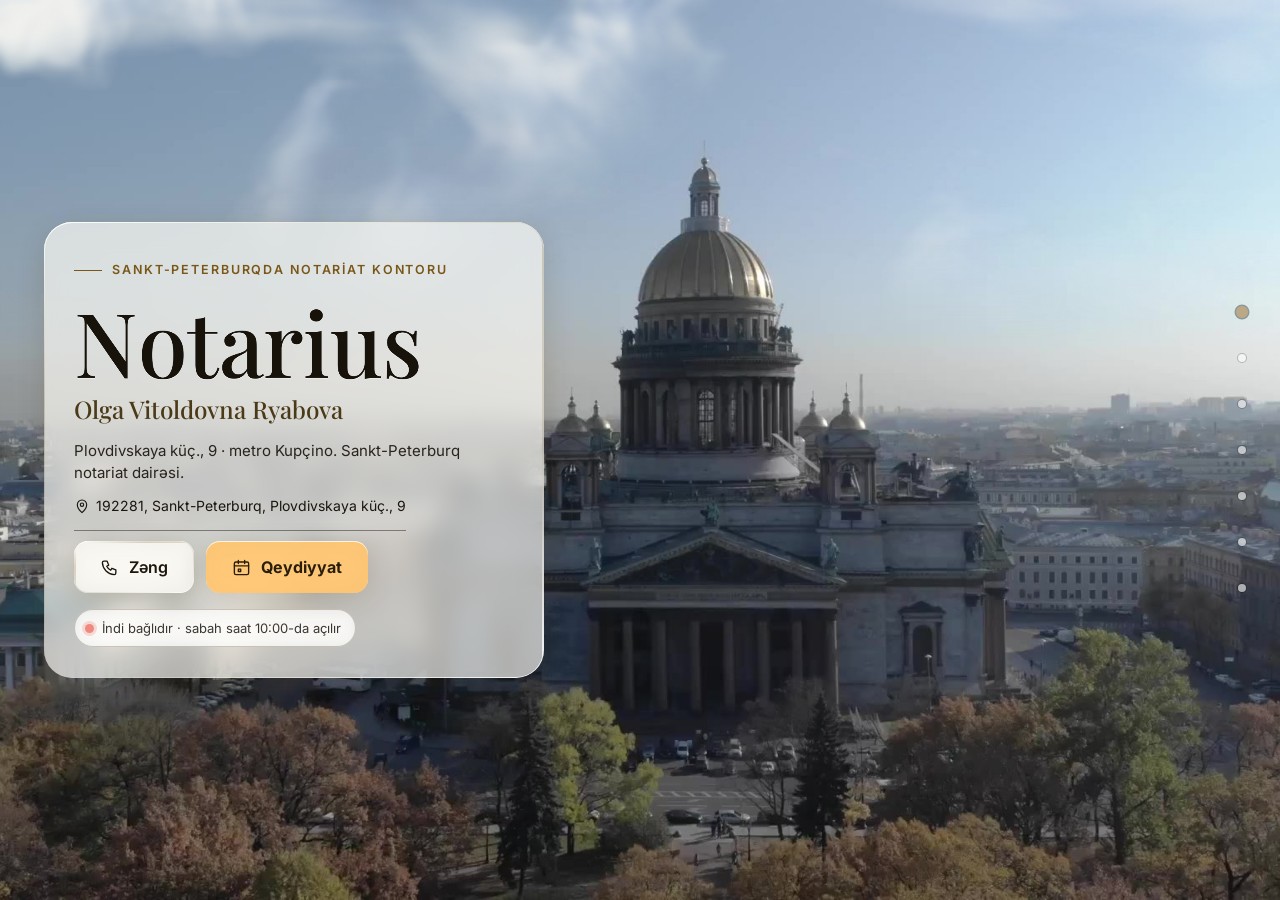
==== commit 3c3d34b2: "Б-1 (п. 3.4 Стандартов ФНП): убраны стаж и самореклама — «Нотариус с 1993 года», «Более 30 лет нотар" ====
--- a/az/index.html
+++ b/az/index.html
@@ -615,7 +615,7 @@
 </style>
 <link rel="stylesheet" href="../css/etalon.css">
 <link rel="stylesheet" href="../css/title-b.css">
-<script type="application/ld+json">{"@context":"https://schema.org","@type":["Notary","LegalService","LocalBusiness"],"@id":"https://kristall2002-art.github.io/etalon-b-ryabova/#org","name":"Notarius Olga Vitoldovna Ryabova","alternateName":["Нотариус Рябова","Notarius Рябова"],"url":"https://kristall2002-art.github.io/etalon-b-ryabova/az/","image":"https://kristall2002-art.github.io/etalon-b-ryabova/img/hero-poster.jpg","description":"Notarius O. V. Ryabova, Plovdivskaya küç., 9. Miras, etibarnamələr, daşınmaz əmlak əqdləri, MMC. Qeydiyyat: +7 (812) 708-19-17.","telephone":"+78127081917","email":"03200191@npspb.ru","address":{"@type":"PostalAddress","streetAddress":"Plovdivskaya küç., 9","addressLocality":"Sankt-Peterburq","postalCode":"192281","addressRegion":"Sankt-Peterburq","addressCountry":"RU"},"geo":{"@type":"GeoCoordinates","latitude":59.8414922,"longitude":30.3906568},"hasMap":"https://yandex.ru/maps/org/1414993983/","openingHoursSpecification":[{"@type":"OpeningHoursSpecification","dayOfWeek":["Monday","Thursday","Friday"],"opens":"10:00","closes":"17:00"},{"@type":"OpeningHoursSpecification","dayOfWeek":"Tuesday","opens":"11:00","closes":"18:00"}],"areaServed":[{"@type":"City","name":"Sankt-Peterburq"},{"@type":"State","name":"Leninqrad vilayəti"}],"paymentAccepted":"Nağd pul və bank kartları","currenciesAccepted":"RUB","priceRange":"₽₽","foundingDate":"1993","knowsLanguage":["ru","en","uz","tg","ky","az","zh"],"sameAs":["https://yandex.ru/maps/org/1414993983/"],"employee":{"@type":"Person","name":"Olga Vitoldovna Ryabova","alternateName":"Рябова Ольга Витольдовна","jobTitle":"Notarius","memberOf":{"@type":"Organization","name":"Sankt-Peterburq Notariat Palatası","alternateName":"Нотариальная палата Санкт-Петербурга"},"identifier":"78/223-н/78"},"hasOfferCatalog":{"@type":"OfferCatalog","name":"Notariat xidmətləri","itemListElement":[{"@type":"OfferCatalog","name":"Daşınmaz əmlak və ipoteka","itemListElement":[{"@type":"Offer","itemOffered":{"@type":"Service","name":"Mənzil, ev, torpaq sahəsinin alqı-satqısı","serviceType":"Daşınmaz əmlak və ipoteka"}},{"@type":"Offer","itemOffered":{"@type":"Service","name":"Mənzildə payın satışı","serviceType":"Daşınmaz əmlak və ipoteka"}},{"@type":"Offer","itemOffered":{"@type":"Service","name":"Daşınmaz əmlakın bağışlanması","serviceType":"Daşınmaz əmlak və ipoteka"}},{"@type":"Offer","itemOffered":{"@type":"Service","name":"Renta və ömürlük təminat müqaviləsi","serviceType":"Daşınmaz əmlak və ipoteka"}},{"@type":"Offer","itemOffered":{"@type":"Service","name":"Ümumi mülkiyyətdə payın ipoteka müqaviləsi","serviceType":"Daşınmaz əmlak və ipoteka"}},{"@type":"Offer","itemOffered":{"@type":"Service","name":"Payın satışı barədə şərikli mülkiyyətçiyə bildiriş","serviceType":"Daşınmaz əmlak və ipoteka"}},{"@type":"Offer","itemOffered":{"@type":"Service","name":"Payların müəyyən edilməsi haqqında saziş","serviceType":"Daşınmaz əmlak və ipoteka"}},{"@type":"Offer","itemOffered":{"@type":"Service","name":"Yaşayış sahəsindən istifadə qaydası haqqında saziş","serviceType":"Daşınmaz əmlak və ipoteka"}},{"@type":"Offer","itemOffered":{"@type":"Service","name":"İlkin müqavilə","serviceType":"Daşınmaz əmlak və ipoteka"}},{"@type":"Offer","itemOffered":{"@type":"Service","name":"Sənədlərin Rosreestr-ə elektron təqdimi","serviceType":"Daşınmaz əmlak və ipoteka"}}]},{"@type":"OfferCatalog","name":"Miras və vəsiyyətnamə","itemListElement":[{"@type":"Offer","itemOffered":{"@type":"Service","name":"Vəsiyyətnamənin təsdiqi","serviceType":"Miras və vəsiyyətnamə"}},{"@type":"Offer","itemOffered":{"@type":"Service","name":"Ər-arvadın birgə vəsiyyətnaməsi","serviceType":"Miras və vəsiyyətnamə"}},{"@type":"Offer","itemOffered":{"@type":"Service","name":"Miras müqaviləsi","serviceType":"Miras və vəsiyyətnamə"}},{"@type":"Offer","itemOffered":{"@type":"Service","name":"Miras işinin açılması və aparılması","serviceType":"Miras və vəsiyyətnamə"}},{"@type":"Offer","itemOffered":{"@type":"Service","name":"Miras hüququ haqqında şəhadətnamə","serviceType":"Miras və vəsiyyətnamə"}},{"@type":"Offer","itemOffered":{"@type":"Service","name":"Miras əmlakının bölünməsi haqqında saziş","serviceType":"Miras və vəsiyyətnamə"}},{"@type":"Offer","itemOffered":{"@type":"Service","name":"Mirasın mühafizəsi üzrə tədbirlər","serviceType":"Miras və vəsiyyətnamə"}},{"@type":"Offer","itemOffered":{"@type":"Service","name":"Vəsiyyət edənin yanına evə və ya xəstəxanaya səfər","serviceType":"Miras və vəsiyyətnamə"}}]},{"@type":"OfferCatalog","name":"Ailə və nikah","itemListElement":[{"@type":"Offer","itemOffered":{"@type":"Service","name":"Nikah müqaviləsi","serviceType":"Ailə və nikah"}},{"@type":"Offer","itemOffered":{"@type":"Service","name":"Birgə əldə edilmiş əmlakın bölünməsi haqqında saziş","serviceType":"Ailə və nikah"}},{"@type":"Offer","itemOffered":{"@type":"Service","name":"Alimentin ödənilməsi haqqında saziş","serviceType":"Ailə və nikah"}},{"@type":"Offer","itemOffered":{"@type":"Service","name":"Analıq kapitalının paylı mülkiyyətə rəsmiləşdirilməsi","serviceType":"Ailə və nikah"}},{"@type":"Offer","itemOffered":{"@type":"Service","name":"Həyat yoldaşının əqdə razılığı","serviceType":"Ailə və nikah"}},{"@type":"Offer","itemOffered":{"@type":"Service","name":"Uşağın xaricə çıxmasına razılıq","serviceType":"Ailə və nikah"}},{"@type":"Offer","itemOffered":{"@type":"Service","name":"Yaşayış yeri üzrə qeydiyyata razılıq","serviceType":"Ailə və nikah"}}]},{"@type":"OfferCatalog","name":"Etibarnamələr","itemListElement":[{"@type":"Offer","itemOffered":{"@type":"Service","name":"Baş etibarnamə","serviceType":"Etibarnamələr"}},{"@type":"Offer","itemOffered":{"@type":"Service","name":"Avtomobili idarə və sərəncam etmək üçün","serviceType":"Etibarnamələr"}},{"@type":"Offer","itemOffered":{"@type":"Service","name":"Mənzili idarə etmək üçün","serviceType":"Etibarnamələr"}},{"@type":"Offer","itemOffered":{"@type":"Service","name":"Məhkəmədə təmsilçilik üçün","serviceType":"Etibarnamələr"}},{"@type":"Offer","itemOffered":{"@type":"Service","name":"Yetkinlik yaşına çatmayanın təmsilçiliyi üçün","serviceType":"Etibarnamələr"}},{"@type":"Offer","itemOffered":{"@type":"Service","name":"Pensiya və müavinətlərin alınması üçün","serviceType":"Etibarnamələr"}},{"@type":"Offer","itemOffered":{"@type":"Service","name":"Miras işinin aparılması üçün","serviceType":"Etibarnamələr"}},{"@type":"Offer","itemOffered":{"@type":"Service","name":"Sənədlərin alınması üçün","serviceType":"Etibarnamələr"}},{"@type":"Offer","itemOffered":{"@type":"Service","name":"Bank hesabına sərəncam üçün","serviceType":"Etibarnamələr"}},{"@type":"Offer","itemOffered":{"@type":"Service","name":"Maşınla oxunan etibarnamə (MChD)","serviceType":"Etibarnamələr"}},{"@type":"Offer","itemOffered":{"@type":"Service","name":"Etibarnamənin ləğvi","serviceType":"Etibarnamələr"}}]},{"@type":"OfferCatalog","name":"Biznes və MMC","itemListElement":[{"@type":"Offer","itemOffered":{"@type":"Service","name":"MMC-nin nizamnamə kapitalında payın alqı-satqısı","serviceType":"Biznes və MMC"}},{"@type":"Offer","itemOffered":{"@type":"Service","name":"Nizamnamə kapitalında payın bağışlanması","serviceType":"Biznes və MMC"}},{"@type":"Offer","itemOffered":{"@type":"Service","name":"Payın girovu","serviceType":"Biznes və MMC"}},{"@type":"Offer","itemOffered":{"@type":"Service","name":"Yeganə iştirakçının qərarının təsdiqi","serviceType":"Biznes və MMC"}},{"@type":"Offer","itemOffered":{"@type":"Service","name":"İştirakçıların ümumi yığıncağı protokolunun təsdiqi","serviceType":"Biznes və MMC"}},{"@type":"Offer","itemOffered":{"@type":"Service","name":"Payın satışı barədə geri götürülməz ofertanın aksepti","serviceType":"Biznes və MMC"}},{"@type":"Offer","itemOffered":{"@type":"Service","name":"Opsion müqaviləsi və opsion verilməsi haqqında saziş","serviceType":"Biznes və MMC"}},{"@type":"Offer","itemOffered":{"@type":"Service","name":"Konvertasiya edilə bilən borc müqaviləsi","serviceType":"Biznes və MMC"}},{"@type":"Offer","itemOffered":{"@type":"Service","name":"İştirakçının MMC-dən çıxması haqqında ərizə","serviceType":"Biznes və MMC"}},{"@type":"Offer","itemOffered":{"@type":"Service","name":"İnvestisiya ortaqlığı müqaviləsi","serviceType":"Biznes və MMC"}},{"@type":"Offer","itemOffered":{"@type":"Service","name":"Təsərrüfat tərəfdaşlığının idarə edilməsi haqqında saziş","serviceType":"Biznes və MMC"}}]},{"@type":"OfferCatalog","name":"Təsdiqləmələr","itemListElement":[{"@type":"Offer","itemOffered":{"@type":"Service","name":"İmzanın həqiqiliyinin təsdiqi","serviceType":"Təsdiqləmələr"}},{"@type":"Offer","itemOffered":{"@type":"Service","name":"Sənəd və çıxarış surətlərinin düzgünlüyünün təsdiqi","serviceType":"Təsdiqləmələr"}},{"@type":"Offer","itemOffered":{"@type":"Service","name":"Tərcümənin düzgünlüyünün təsdiqi","serviceType":"Təsdiqləmələr"}},{"@type":"Offer","itemOffered":{"@type":"Service","name":"Sənədin təqdim edilmə vaxtının təsdiqi","serviceType":"Təsdiqləmələr"}},{"@type":"Offer","itemOffered":{"@type":"Service","name":"Elektron və kağız sənədin eyniliyinin təsdiqi","serviceType":"Təsdiqləmələr"}},{"@type":"Offer","itemOffered":{"@type":"Service","name":"Vətəndaşın sağ olması faktının təsdiqi","serviceType":"Təsdiqləmələr"}},{"@type":"Offer","itemOffered":{"@type":"Service","name":"İnternetdə sübutların təmin edilməsi (saytın baxışı)","serviceType":"Təsdiqləmələr"}}]},{"@type":"OfferCatalog","name":"Depozit və təminat","itemListElement":[{"@type":"Offer","itemOffered":{"@type":"Service","name":"Daşınmaz əmlak əqdi üzrə notariat depoziti","serviceType":"Depozit və təminat"}},{"@type":"Offer","itemOffered":{"@type":"Service","name":"İflas zamanı depozit","serviceType":"Depozit və təminat"}},{"@type":"Offer","itemOffered":{"@type":"Service","name":"Daşınar əmlakın girovu barədə bildirişin qeydiyyatı","serviceType":"Depozit və təminat"}},{"@type":"Offer","itemOffered":{"@type":"Service","name":"Girov bildirişləri reyestrindən çıxarış","serviceType":"Depozit və təminat"}},{"@type":"Offer","itemOffered":{"@type":"Service","name":"İcra qeydi","serviceType":"Depozit və təminat"}},{"@type":"Offer","itemOffered":{"@type":"Service","name":"Vekselin protesti","serviceType":"Depozit və təminat"}}]},{"@type":"OfferCatalog","name":"Ərizələr və sənədlərin təqdimi","itemListElement":[{"@type":"Offer","itemOffered":{"@type":"Service","name":"Ərizə və sənədlərin poçt və rabitə kanalları ilə çatdırılması","serviceType":"Ərizələr və sənədlərin təqdimi"}},{"@type":"Offer","itemOffered":{"@type":"Service","name":"Ərizənin çatdırılması haqqında şəhadətnamə","serviceType":"Ərizələr və sənədlərin təqdimi"}},{"@type":"Offer","itemOffered":{"@type":"Service","name":"Sənədlərin saxlanmaya qəbulu","serviceType":"Ərizələr və sənədlərin təqdimi"}},{"@type":"Offer","itemOffered":{"@type":"Service","name":"Sübutların təmin edilməsi","serviceType":"Ərizələr və sənədlərin təqdimi"}}]},{"@type":"OfferCatalog","name":"Elektron və məsafədən xidmətlər","itemListElement":[{"@type":"Offer","itemOffered":{"@type":"Service","name":"İki notariusun iştirakı ilə məsafədən əqd","serviceType":"Elektron və məsafədən xidmətlər"}},{"@type":"Offer","itemOffered":{"@type":"Service","name":"Sənədlərin Rosreestr-ə və Vergi Xidmətinə (FNS) elektron təqdimi","serviceType":"Elektron və məsafədən xidmətlər"}},{"@type":"Offer","itemOffered":{"@type":"Service","name":"Sənədlərin eyniliyinin təsdiqi","serviceType":"Elektron və məsafədən xidmətlər"}},{"@type":"Offer","itemOffered":{"@type":"Service","name":"Notarius vasitəsilə daşınmaz əmlak (EGRN) və hüquqi şəxslər (EGRUL) reyestrlərindən çıxarış","serviceType":"Elektron və məsafədən xidmətlər"}},{"@type":"Offer","itemOffered":{"@type":"Service","name":"Maşınla oxunan etibarnamələr","serviceType":"Elektron və məsafədən xidmətlər"}}]},{"@type":"OfferCatalog","name":"Digər əməliyyatlar və səfər","itemListElement":[{"@type":"Offer","itemOffered":{"@type":"Service","name":"Notariat əməliyyatı üzrə hüquqi məsləhət","serviceType":"Digər əməliyyatlar və səfər"}},{"@type":"Offer","itemOffered":{"@type":"Service","name":"Notariusun evə, xəstəxanaya, ofisə səfəri","serviceType":"Digər əməliyyatlar və səfər"}},{"@type":"Offer","itemOffered":{"@type":"Service","name":"Təşkilatlara korporativ xidmət","serviceType":"Digər əməliyyatlar və səfər"}},{"@type":"Offer","itemOffered":{"@type":"Service","name":"Müqavilə və ərizə layihələrinin hazırlanması","serviceType":"Digər əməliyyatlar və səfər"}},{"@type":"Offer","itemOffered":{"@type":"Service","name":"Əqd formasının seçilməsində kömək","serviceType":"Digər əməliyyatlar və səfər"}}]}]},"aggregateRating":{"@type":"AggregateRating","ratingValue":4.4,"reviewCount":33,"bestRating":5,"worstRating":1}}</script>
+<script type="application/ld+json">{"@context":"https://schema.org","@type":["Notary","LegalService","LocalBusiness"],"@id":"https://kristall2002-art.github.io/etalon-b-ryabova/#org","name":"Notarius Olga Vitoldovna Ryabova","alternateName":["Нотариус Рябова","Notarius Рябова"],"url":"https://kristall2002-art.github.io/etalon-b-ryabova/az/","image":"https://kristall2002-art.github.io/etalon-b-ryabova/img/hero-poster.jpg","description":"Notarius O. V. Ryabova, Plovdivskaya küç., 9. Miras, etibarnamələr, daşınmaz əmlak əqdləri, MMC. Qeydiyyat: +7 (812) 708-19-17.","telephone":"+78127081917","email":"03200191@npspb.ru","address":{"@type":"PostalAddress","streetAddress":"Plovdivskaya küç., 9","addressLocality":"Sankt-Peterburq","postalCode":"192281","addressRegion":"Sankt-Peterburq","addressCountry":"RU"},"geo":{"@type":"GeoCoordinates","latitude":59.8414922,"longitude":30.3906568},"hasMap":"https://yandex.ru/maps/org/1414993983/","openingHoursSpecification":[{"@type":"OpeningHoursSpecification","dayOfWeek":["Monday","Thursday","Friday"],"opens":"10:00","closes":"17:00"},{"@type":"OpeningHoursSpecification","dayOfWeek":"Tuesday","opens":"11:00","closes":"18:00"}],"areaServed":[{"@type":"City","name":"Sankt-Peterburq"},{"@type":"State","name":"Leninqrad vilayəti"}],"paymentAccepted":"Nağd pul və bank kartları","currenciesAccepted":"RUB","priceRange":"₽₽","knowsLanguage":["ru","en","uz","tg","ky","az","zh"],"sameAs":["https://yandex.ru/maps/org/1414993983/"],"employee":{"@type":"Person","name":"Olga Vitoldovna Ryabova","alternateName":"Рябова Ольга Витольдовна","jobTitle":"Notarius","memberOf":{"@type":"Organization","name":"Sankt-Peterburq Notariat Palatası","alternateName":"Нотариальная палата Санкт-Петербурга"},"identifier":"78/223-н/78"},"hasOfferCatalog":{"@type":"OfferCatalog","name":"Notariat xidmətləri","itemListElement":[{"@type":"OfferCatalog","name":"Daşınmaz əmlak və ipoteka","itemListElement":[{"@type":"Offer","itemOffered":{"@type":"Service","name":"Mənzil, ev, torpaq sahəsinin alqı-satqısı","serviceType":"Daşınmaz əmlak və ipoteka"}},{"@type":"Offer","itemOffered":{"@type":"Service","name":"Mənzildə payın satışı","serviceType":"Daşınmaz əmlak və ipoteka"}},{"@type":"Offer","itemOffered":{"@type":"Service","name":"Daşınmaz əmlakın bağışlanması","serviceType":"Daşınmaz əmlak və ipoteka"}},{"@type":"Offer","itemOffered":{"@type":"Service","name":"Renta və ömürlük təminat müqaviləsi","serviceType":"Daşınmaz əmlak və ipoteka"}},{"@type":"Offer","itemOffered":{"@type":"Service","name":"Ümumi mülkiyyətdə payın ipoteka müqaviləsi","serviceType":"Daşınmaz əmlak və ipoteka"}},{"@type":"Offer","itemOffered":{"@type":"Service","name":"Payın satışı barədə şərikli mülkiyyətçiyə bildiriş","serviceType":"Daşınmaz əmlak və ipoteka"}},{"@type":"Offer","itemOffered":{"@type":"Service","name":"Payların müəyyən edilməsi haqqında saziş","serviceType":"Daşınmaz əmlak və ipoteka"}},{"@type":"Offer","itemOffered":{"@type":"Service","name":"Yaşayış sahəsindən istifadə qaydası haqqında saziş","serviceType":"Daşınmaz əmlak və ipoteka"}},{"@type":"Offer","itemOffered":{"@type":"Service","name":"İlkin müqavilə","serviceType":"Daşınmaz əmlak və ipoteka"}},{"@type":"Offer","itemOffered":{"@type":"Service","name":"Sənədlərin Rosreestr-ə elektron təqdimi","serviceType":"Daşınmaz əmlak və ipoteka"}}]},{"@type":"OfferCatalog","name":"Miras və vəsiyyətnamə","itemListElement":[{"@type":"Offer","itemOffered":{"@type":"Service","name":"Vəsiyyətnamənin təsdiqi","serviceType":"Miras və vəsiyyətnamə"}},{"@type":"Offer","itemOffered":{"@type":"Service","name":"Ər-arvadın birgə vəsiyyətnaməsi","serviceType":"Miras və vəsiyyətnamə"}},{"@type":"Offer","itemOffered":{"@type":"Service","name":"Miras müqaviləsi","serviceType":"Miras və vəsiyyətnamə"}},{"@type":"Offer","itemOffered":{"@type":"Service","name":"Miras işinin açılması və aparılması","serviceType":"Miras və vəsiyyətnamə"}},{"@type":"Offer","itemOffered":{"@type":"Service","name":"Miras hüququ haqqında şəhadətnamə","serviceType":"Miras və vəsiyyətnamə"}},{"@type":"Offer","itemOffered":{"@type":"Service","name":"Miras əmlakının bölünməsi haqqında saziş","serviceType":"Miras və vəsiyyətnamə"}},{"@type":"Offer","itemOffered":{"@type":"Service","name":"Mirasın mühafizəsi üzrə tədbirlər","serviceType":"Miras və vəsiyyətnamə"}},{"@type":"Offer","itemOffered":{"@type":"Service","name":"Vəsiyyət edənin yanına evə və ya xəstəxanaya səfər","serviceType":"Miras və vəsiyyətnamə"}}]},{"@type":"OfferCatalog","name":"Ailə və nikah","itemListElement":[{"@type":"Offer","itemOffered":{"@type":"Service","name":"Nikah müqaviləsi","serviceType":"Ailə və nikah"}},{"@type":"Offer","itemOffered":{"@type":"Service","name":"Birgə əldə edilmiş əmlakın bölünməsi haqqında saziş","serviceType":"Ailə və nikah"}},{"@type":"Offer","itemOffered":{"@type":"Service","name":"Alimentin ödənilməsi haqqında saziş","serviceType":"Ailə və nikah"}},{"@type":"Offer","itemOffered":{"@type":"Service","name":"Analıq kapitalının paylı mülkiyyətə rəsmiləşdirilməsi","serviceType":"Ailə və nikah"}},{"@type":"Offer","itemOffered":{"@type":"Service","name":"Həyat yoldaşının əqdə razılığı","serviceType":"Ailə və nikah"}},{"@type":"Offer","itemOffered":{"@type":"Service","name":"Uşağın xaricə çıxmasına razılıq","serviceType":"Ailə və nikah"}},{"@type":"Offer","itemOffered":{"@type":"Service","name":"Yaşayış yeri üzrə qeydiyyata razılıq","serviceType":"Ailə və nikah"}}]},{"@type":"OfferCatalog","name":"Etibarnamələr","itemListElement":[{"@type":"Offer","itemOffered":{"@type":"Service","name":"Baş etibarnamə","serviceType":"Etibarnamələr"}},{"@type":"Offer","itemOffered":{"@type":"Service","name":"Avtomobili idarə və sərəncam etmək üçün","serviceType":"Etibarnamələr"}},{"@type":"Offer","itemOffered":{"@type":"Service","name":"Mənzili idarə etmək üçün","serviceType":"Etibarnamələr"}},{"@type":"Offer","itemOffered":{"@type":"Service","name":"Məhkəmədə təmsilçilik üçün","serviceType":"Etibarnamələr"}},{"@type":"Offer","itemOffered":{"@type":"Service","name":"Yetkinlik yaşına çatmayanın təmsilçiliyi üçün","serviceType":"Etibarnamələr"}},{"@type":"Offer","itemOffered":{"@type":"Service","name":"Pensiya və müavinətlərin alınması üçün","serviceType":"Etibarnamələr"}},{"@type":"Offer","itemOffered":{"@type":"Service","name":"Miras işinin aparılması üçün","serviceType":"Etibarnamələr"}},{"@type":"Offer","itemOffered":{"@type":"Service","name":"Sənədlərin alınması üçün","serviceType":"Etibarnamələr"}},{"@type":"Offer","itemOffered":{"@type":"Service","name":"Bank hesabına sərəncam üçün","serviceType":"Etibarnamələr"}},{"@type":"Offer","itemOffered":{"@type":"Service","name":"Maşınla oxunan etibarnamə (MChD)","serviceType":"Etibarnamələr"}},{"@type":"Offer","itemOffered":{"@type":"Service","name":"Etibarnamənin ləğvi","serviceType":"Etibarnamələr"}}]},{"@type":"OfferCatalog","name":"Biznes və MMC","itemListElement":[{"@type":"Offer","itemOffered":{"@type":"Service","name":"MMC-nin nizamnamə kapitalında payın alqı-satqısı","serviceType":"Biznes və MMC"}},{"@type":"Offer","itemOffered":{"@type":"Service","name":"Nizamnamə kapitalında payın bağışlanması","serviceType":"Biznes və MMC"}},{"@type":"Offer","itemOffered":{"@type":"Service","name":"Payın girovu","serviceType":"Biznes və MMC"}},{"@type":"Offer","itemOffered":{"@type":"Service","name":"Yeganə iştirakçının qərarının təsdiqi","serviceType":"Biznes və MMC"}},{"@type":"Offer","itemOffered":{"@type":"Service","name":"İştirakçıların ümumi yığıncağı protokolunun təsdiqi","serviceType":"Biznes və MMC"}},{"@type":"Offer","itemOffered":{"@type":"Service","name":"Payın satışı barədə geri götürülməz ofertanın aksepti","serviceType":"Biznes və MMC"}},{"@type":"Offer","itemOffered":{"@type":"Service","name":"Opsion müqaviləsi və opsion verilməsi haqqında saziş","serviceType":"Biznes və MMC"}},{"@type":"Offer","itemOffered":{"@type":"Service","name":"Konvertasiya edilə bilən borc müqaviləsi","serviceType":"Biznes və MMC"}},{"@type":"Offer","itemOffered":{"@type":"Service","name":"İştirakçının MMC-dən çıxması haqqında ərizə","serviceType":"Biznes və MMC"}},{"@type":"Offer","itemOffered":{"@type":"Service","name":"İnvestisiya ortaqlığı müqaviləsi","serviceType":"Biznes və MMC"}},{"@type":"Offer","itemOffered":{"@type":"Service","name":"Təsərrüfat tərəfdaşlığının idarə edilməsi haqqında saziş","serviceType":"Biznes və MMC"}}]},{"@type":"OfferCatalog","name":"Təsdiqləmələr","itemListElement":[{"@type":"Offer","itemOffered":{"@type":"Service","name":"İmzanın həqiqiliyinin təsdiqi","serviceType":"Təsdiqləmələr"}},{"@type":"Offer","itemOffered":{"@type":"Service","name":"Sənəd və çıxarış surətlərinin düzgünlüyünün təsdiqi","serviceType":"Təsdiqləmələr"}},{"@type":"Offer","itemOffered":{"@type":"Service","name":"Tərcümənin düzgünlüyünün təsdiqi","serviceType":"Təsdiqləmələr"}},{"@type":"Offer","itemOffered":{"@type":"Service","name":"Sənədin təqdim edilmə vaxtının təsdiqi","serviceType":"Təsdiqləmələr"}},{"@type":"Offer","itemOffered":{"@type":"Service","name":"Elektron və kağız sənədin eyniliyinin təsdiqi","serviceType":"Təsdiqləmələr"}},{"@type":"Offer","itemOffered":{"@type":"Service","name":"Vətəndaşın sağ olması faktının təsdiqi","serviceType":"Təsdiqləmələr"}},{"@type":"Offer","itemOffered":{"@type":"Service","name":"İnternetdə sübutların təmin edilməsi (saytın baxışı)","serviceType":"Təsdiqləmələr"}}]},{"@type":"OfferCatalog","name":"Depozit və təminat","itemListElement":[{"@type":"Offer","itemOffered":{"@type":"Service","name":"Daşınmaz əmlak əqdi üzrə notariat depoziti","serviceType":"Depozit və təminat"}},{"@type":"Offer","itemOffered":{"@type":"Service","name":"İflas zamanı depozit","serviceType":"Depozit və təminat"}},{"@type":"Offer","itemOffered":{"@type":"Service","name":"Daşınar əmlakın girovu barədə bildirişin qeydiyyatı","serviceType":"Depozit və təminat"}},{"@type":"Offer","itemOffered":{"@type":"Service","name":"Girov bildirişləri reyestrindən çıxarış","serviceType":"Depozit və təminat"}},{"@type":"Offer","itemOffered":{"@type":"Service","name":"İcra qeydi","serviceType":"Depozit və təminat"}},{"@type":"Offer","itemOffered":{"@type":"Service","name":"Vekselin protesti","serviceType":"Depozit və təminat"}}]},{"@type":"OfferCatalog","name":"Ərizələr və sənədlərin təqdimi","itemListElement":[{"@type":"Offer","itemOffered":{"@type":"Service","name":"Ərizə və sənədlərin poçt və rabitə kanalları ilə çatdırılması","serviceType":"Ərizələr və sənədlərin təqdimi"}},{"@type":"Offer","itemOffered":{"@type":"Service","name":"Ərizənin çatdırılması haqqında şəhadətnamə","serviceType":"Ərizələr və sənədlərin təqdimi"}},{"@type":"Offer","itemOffered":{"@type":"Service","name":"Sənədlərin saxlanmaya qəbulu","serviceType":"Ərizələr və sənədlərin təqdimi"}},{"@type":"Offer","itemOffered":{"@type":"Service","name":"Sübutların təmin edilməsi","serviceType":"Ərizələr və sənədlərin təqdimi"}}]},{"@type":"OfferCatalog","name":"Elektron və məsafədən xidmətlər","itemListElement":[{"@type":"Offer","itemOffered":{"@type":"Service","name":"İki notariusun iştirakı ilə məsafədən əqd","serviceType":"Elektron və məsafədən xidmətlər"}},{"@type":"Offer","itemOffered":{"@type":"Service","name":"Sənədlərin Rosreestr-ə və Vergi Xidmətinə (FNS) elektron təqdimi","serviceType":"Elektron və məsafədən xidmətlər"}},{"@type":"Offer","itemOffered":{"@type":"Service","name":"Sənədlərin eyniliyinin təsdiqi","serviceType":"Elektron və məsafədən xidmətlər"}},{"@type":"Offer","itemOffered":{"@type":"Service","name":"Notarius vasitəsilə daşınmaz əmlak (EGRN) və hüquqi şəxslər (EGRUL) reyestrlərindən çıxarış","serviceType":"Elektron və məsafədən xidmətlər"}},{"@type":"Offer","itemOffered":{"@type":"Service","name":"Maşınla oxunan etibarnamələr","serviceType":"Elektron və məsafədən xidmətlər"}}]},{"@type":"OfferCatalog","name":"Digər əməliyyatlar və səfər","itemListElement":[{"@type":"Offer","itemOffered":{"@type":"Service","name":"Notariat əməliyyatı üzrə hüquqi məsləhət","serviceType":"Digər əməliyyatlar və səfər"}},{"@type":"Offer","itemOffered":{"@type":"Service","name":"Notariusun evə, xəstəxanaya, ofisə səfəri","serviceType":"Digər əməliyyatlar və səfər"}},{"@type":"Offer","itemOffered":{"@type":"Service","name":"Təşkilatlara korporativ xidmət","serviceType":"Digər əməliyyatlar və səfər"}},{"@type":"Offer","itemOffered":{"@type":"Service","name":"Müqavilə və ərizə layihələrinin hazırlanması","serviceType":"Digər əməliyyatlar və səfər"}},{"@type":"Offer","itemOffered":{"@type":"Service","name":"Əqd formasının seçilməsində kömək","serviceType":"Digər əməliyyatlar və səfər"}}]}]},"aggregateRating":{"@type":"AggregateRating","ratingValue":4.4,"reviewCount":33,"bestRating":5,"worstRating":1}}</script>
 <script type="application/ld+json">{"@context":"https://schema.org","@type":"FAQPage","inLanguage":"az","mainEntity":[{"@type":"Question","name":"Əvvəlcədən qeydiyyat lazımdır?","acceptedAnswer":{"@type":"Answer","text":"Növbədə gözləməmək üçün +7 (812) 708-19-17 telefonu və ya saytdakı forma ilə əvvəlcədən qeydiyyatdan keçməyi tövsiyə edirik. Qəbul saatları: B.e. 10:00–17:00; Ç.a. 11:00–18:00; Çər. — qəbul yoxdur; C.a. 10:00–17:00; C. 10:00–17:00; Ş., B. — istirahət."}},{"@type":"Question","name":"Özümlə hansı sənədləri götürməliyəm?","acceptedAnswer":{"@type":"Answer","text":"Həmişə — hər bir iştirakçının pasportu. Qalanı əməliyyatdan asılıdır: daşınmaz əmlak əqdi üçün — hüquq müəyyənedici sənədlər, etibarnamə üçün — nümayəndənin məlumatları, miras üçün — ölüm haqqında şəhadətnamə və qohumluğu təsdiq edən sənədlər. Dəqiq siyahı qeydiyyat zamanı bildirilir."}},{"@type":"Question","name":"Kartla ödəmək olar?","acceptedAnswer":{"@type":"Answer","text":"Nağd pul və bank kartları."}},{"@type":"Question","name":"Şənbə günü işləyirsiniz?","acceptedAnswer":{"@type":"Answer","text":"Xeyr, şənbə və bazar günləri istirahət günləridir."}},{"@type":"Question","name":"Notariusu evə və ya xəstəxanaya çağırmaq olar?","acceptedAnswer":{"@type":"Answer","text":"Bəli, notariusun səfəri mümkündür — evə, xəstəxanaya, təşkilatın ofisinə. Vaxt və şərtlər +7 (812) 708-19-17 telefonu ilə razılaşdırılır."}},{"@type":"Question","name":"Sənədləri Rosreestr-ə təqdim edirsiniz?","acceptedAnswer":{"@type":"Answer","text":"Bəli. Əqd təsdiq edildikdən sonra notarius sənədləri Rosreestr-ə elektron şəkildə göndərir — MFC-yə getmədən və qısaldılmış qeydiyyat müddəti ilə."}},{"@type":"Question","name":"Notariat əməliyyatı nə qədərdir?","acceptedAnswer":{"@type":"Answer","text":"Qiymət qanunla müəyyən edilmiş notariat tarifindən və Sankt-Peterburqun bütün notariusları üçün vahid olan hüquqi və texniki xidmət haqqından ibarətdir. Sizin əməliyyatınız üzrə dəqiq məbləğ qeydiyyat zamanı bildirilir."}},{"@type":"Question","name":"Kontora necə gəlmək olar?","acceptedAnswer":{"@type":"Answer","text":"Ünvan: Plovdivskaya küç., 9, Frunze rayonu, Kupçino. Metro: Kupçino. Saytın istənilən yerində ünvana klikləyin — marşrutla Yandex Xəritə açılacaq."}},{"@type":"Question","name":"Əqdin iştirakçısı rus dilini bilmirsə nə etməli?","acceptedAnswer":{"@type":"Answer","text":"Notariat əməliyyatı rus dilində aparılır. İştirakçı rus dilini bilmirsə, tərcüməçi tələb olunur — onun iştirakı və məlumatları sənəddə göstərilir. Bunu qeydiyyat zamanı əvvəlcədən razılaşdırın."}},{"@type":"Question","name":"Etibarnamə verilən şəxsin iştirakı lazımdır?","acceptedAnswer":{"@type":"Answer","text":"Xeyr. Etibarnamə üçün etibar edənin pasportla iştirakı kifayətdir; nümayəndə haqqında pasport məlumatları lazımdır. Nümayəndə etibarnaməni sonra alır — şəxsən və ya etibar edən vasitəsilə."}}]}</script>
 <script type="application/ld+json">{"@context":"https://schema.org","@type":"BreadcrumbList","itemListElement":[{"@type":"ListItem","position":1,"name":"Ana səhifə","item":"https://kristall2002-art.github.io/etalon-b-ryabova/az/"},{"@type":"ListItem","position":2,"name":"Xidmətlər","item":"https://kristall2002-art.github.io/etalon-b-ryabova/az/#services"},{"@type":"ListItem","position":3,"name":"Notarius haqqında","item":"https://kristall2002-art.github.io/etalon-b-ryabova/az/#about"},{"@type":"ListItem","position":4,"name":"Rəylər","item":"https://kristall2002-art.github.io/etalon-b-ryabova/az/#reviews"},{"@type":"ListItem","position":5,"name":"Suallar","item":"https://kristall2002-art.github.io/etalon-b-ryabova/az/#faq"},{"@type":"ListItem","position":6,"name":"Əlaqə","item":"https://kristall2002-art.github.io/etalon-b-ryabova/az/#contacts"}]}</script>
 </head>
@@ -765,7 +765,7 @@
         <div class="hero hero-plq glass glow">
           <span class="kicker rv" style="--i:0" data-i18n="hero_kicker">Sankt-Peterburqda notariat kontoru</span>
           <h1 class="hero-h1"><span class="hw" id="heroWord">Notarius</span><span class="hn rv" style="--i:1">Olga Vitoldovna Ryabova</span></h1>
-          <p class="hero-lead rv" style="--i:2" data-i18n="hero_sub">Plovdivskaya küç., 9 · metro Kupçino. 1993-cü ildən notarius, Sankt-Peterburq notariat dairəsi.</p>
+          <p class="hero-lead rv" style="--i:2" data-i18n="hero_sub">Plovdivskaya küç., 9 · metro Kupçino. Sankt-Peterburq notariat dairəsi.</p>
           <p class="hero-addr rv" style="--i:3"><a class="addr-link" href="https://yandex.ru/maps/org/1414993983/" target="_blank" rel="noopener"><svg class="ico"><use href="#ico-pin"/></svg>192281, Sankt-Peterburq, Plovdivskaya küç., 9</a></p>
           <div class="hero-cta rv" style="--i:4">
             <a class="btn btn-glass btn-call glass glow" href="tel:+78127081917"><svg class="ico"><use href="#ico-phone"/></svg><span data-i18n="bar_call">Zəng</span></a>
@@ -808,8 +808,8 @@
         <div class="about">
           <div class="about-txt">
             <span class="kicker rv" style="--i:0" data-i18n="about_kicker">Notarius haqqında</span>
-            <h2 class="h2 rv" style="--i:1" data-i18n="about_title">33 illik notariat təcrübəsi</h2>
-            <p class="rv" style="--i:2" data-i18n="about_p1">Olga Vitoldovna Ryabova — Sankt-Peterburq notariat dairəsi notariusudur, 1993-cü ildən notariat fəaliyyəti ilə məşğuldur. Reyestr nömrəsi 78/223-н/78, lisenziya №125, 23.04.1993, 23.06.1993 tarixli №207-к əmri.</p>
+            <h2 class="h2 rv" style="--i:1" data-i18n="about_title">Notarius haqqında məlumat</h2>
+            <p class="rv" style="--i:2" data-i18n="about_p1">Olga Vitoldovna Ryabova — Sankt-Peterburq notariat dairəsi notariusudur. Reyestr nömrəsi 78/223-н/78, lisenziya №125, 23.04.1993, 23.06.1993 tarixli №207-к əmri.</p>
             <p class="rv" style="--i:3" data-i18n="about_p2">Kontor Plovdivskaya küç., 9 ünvanında yerləşir — Frunze rayonu, Kupçino. Notarius və kontorun əməkdaşları hər bir əməliyyatın hüquqi nəticələrini izah edir, sənədləri yoxlayır və maraqlarınızı qoruyacaq əqd formasını seçməyə kömək edir.</p>
             <p class="rv" style="--i:4" data-i18n="about_p3">Notarius əqdləri, etibarnamələri və vəsiyyətnamələri təsdiq edir, miras işlərini aparır, imzaların həqiqiliyini və surətlərin düzgünlüyünü təsdiqləyir, sənədləri Rosreestr-ə və Vergi Xidmətinə (FNS) elektron şəkildə təqdim edir.</p>
             <blockquote class="quote rv" style="--i:5" data-i18n="about_quote">Notariat aktı — bu gün hüquqlarınızın müdafiəsi və sabaha inamdır.</blockquote>
@@ -818,16 +818,10 @@
             <div class="creds">
               <div class="cred rv" style="--i:1"><span class="cic"><svg class="ico"><use href="#ico-hash"/></svg></span><div><small data-i18n="cred_reg">Reyestr nömrəsi</small><b>78/223-н/78</b></div></div>
               <div class="cred rv" style="--i:2"><span class="cic"><svg class="ico"><use href="#ico-shield"/></svg></span><div><small data-i18n="cred_lic">Lisenziya</small><b>№125, 23.04.1993</b></div></div>
-              <div class="cred rv" style="--i:3"><span class="cic"><svg class="ico"><use href="#ico-award"/></svg></span><div><small data-i18n="cred_since">Notarius</small><b>1993 · Sankt-Peterburq notariat dairəsi</b></div></div>
+              <div class="cred rv" style="--i:3"><span class="cic"><svg class="ico"><use href="#ico-pin"/></svg></span><div><small data-i18n="cred_district">Notariat dairəsi</small><b data-i18n="cred_district_v">Sankt-Peterburq</b></div></div>
               <div class="cred rv" style="--i:4"><span class="cic"><svg class="ico"><use href="#ico-users"/></svg></span><div><small data-i18n="cred_member">Palata üzvü</small><b>Sankt-Peterburq Notariat Palatası</b></div></div>
               <div class="cred rv" style="--i:5"><span class="cic"><svg class="ico"><use href="#ico-card"/></svg></span><div><small data-i18n="cred_pay">Ödəniş</small><b class="pay-pills"><span class="pay-pill"><svg class="ico"><use href="#ico-cash"/></svg><span data-i18n="pay_cash">Nağd pul</span></span><span class="pay-pill"><svg class="ico"><use href="#ico-card"/></svg><span data-i18n="pay_card">Bank kartları</span></span><span class="pay-pill pay-logo"><img src="../img/pay/mir.svg" alt="Mir" width="53" height="16" loading="lazy" decoding="async"></span><span class="pay-pill pay-logo"><img src="../img/pay/sbp.svg" alt="SBP" width="35" height="20" loading="lazy" decoding="async"></span></b></div></div>
             </div>
-            <p class="strong-lbl rv" style="--i:6" data-i18n="about_strong">Güclü tərəfləri</p>
-            <ul class="chips rv" style="--i:7">
-<li>Notariusun Kupçino ərazisində evə çağırılması (Plovdivskaya, Budapeştskaya, Malaya Kaştanovaya xiyabanı, Kupçinskaya)</li>
-<li>Xidmətlərin geniş siyahısı: daşınmaz əmlak və MMC paylarının sövdələşmələri, miras, etibarnamələr, nikah müqavilələri, girov, icra qeydi</li>
-<li>Güzəştli kateqoriyalı vətəndaşlar üçün Rusiya Federasiyası Vergi Məcəlləsinin 333.35 və 333.38-ci maddələri üzrə güzəştlər</li>
-            </ul>
           </div>
         </div>
       </div></div>
@@ -1053,7 +1047,7 @@
   </div>
 </div>
 
-<script>window.SITE = {"slug":"ryabova","lang":"az","langs":["ru","en","uz","tg","kg","az","zh"],"base":"../","name":"Olga Vitoldovna Ryabova","name_ru":"Рябова Ольга Витольдовна","short_name":"Notarius Ryabova","url":"https://kristall2002-art.github.io/etalon-b-ryabova/az/","form_to":"03200191@npspb.ru","hours":{"mon":"10:00–17:00","tue":"11:00–18:00","wed":"","thu":"10:00–17:00","fri":"10:00–17:00","sat":"","sun":"","noappt":["wed"]},"phones":["+7 (812) 708-19-17"],"email":"03200191@npspb.ru","lat":59.8414922,"lon":30.3906568,"i18n":{"ru":{"_name":"Русский","_flag":"RU","nav_home":"Главная","nav_services":"Услуги","nav_about":"О нотариусе","nav_how":"Порядок приёма","nav_reviews":"Отзывы","nav_faq":"Вопросы","nav_contacts":"Контакты","nav_book":"Записаться","menu_all_services":"Все категории услуг","menu_pick":"Выберите категорию — откроется список действий","theme_toggle":"Тёмная / светлая тема","lang_label":"Язык","hero_kicker":"Нотариальная контора в Санкт-Петербурге","hero_notary":"Нотариус","hero_sub":"ул. Пловдивская, 9 · м. Купчино. Нотариус с 1993 года, Санкт-Петербургский нотариальный округ.","btn_book":"Записаться на приём","btn_services":"Все услуги","status_open":"Открыто сейчас","status_closed":"Сейчас закрыто","status_until":"до {t}","status_opens":"откроется {d} в {t}","status_today":"сегодня","status_tomorrow":"завтра","stat_years":"лет практики","stat_services":"видов услуг","stat_rating":"рейтинг на Яндекс.Картах","stat_langs":"языков на сайте","services_kicker":"Нотариальные услуги","services_title":"Чем мы можем помочь","services_desc":"Десять направлений и более 70 нотариальных действий. Нажмите на категорию, чтобы увидеть полный список.","svc_items":"действий","svc_open":"Открыть список","svc_book_this":"Записаться по этой услуге","svc_hint":"Нажмите на услугу — она подставится в форму записи","cat_realty":"Недвижимость и ипотека","cat_realty_d":"Сделки с квартирами, долями, залогом и рентой","cat_inherit":"Наследство и завещания","cat_inherit_d":"Завещания, наследственные дела, свидетельства о праве","cat_family":"Семья и брак","cat_family_d":"Брачный договор, алименты, материнский капитал, согласия","cat_power":"Доверенности","cat_power_d":"Любые доверенности, включая машиночитаемые","cat_business":"Бизнес и ООО","cat_business_d":"Доли, уставы, протоколы, опционы","cat_certify":"Свидетельствования","cat_certify_d":"Подписи, копии, переводы, факты","cat_deposit":"Депозит и обеспечение","cat_deposit_d":"Расчёты через нотариуса, залог движимого имущества","cat_statements":"Заявления и передача документов","cat_statements_d":"Официальная передача заявлений и документов","cat_digital":"Электронные и дистанционные услуги","cat_digital_d":"Онлайн-формат нотариальных действий","cat_other":"Прочие действия и выезд","cat_other_d":"Консультации, выезд, корпоративное обслуживание","about_kicker":"О нотариусе","about_title":"Более 30 лет нотариальной практики","about_p1":"Рябова Ольга Витольдовна — нотариус Санкт-Петербургского нотариального округа, осуществляет нотариальную деятельность с 1993 года. Реестровый номер 78/223-н/78, лицензия №125 от 23.04.1993, приказ №207-к от 23.06.1993 (Управление юстиции Ленгорисполкома).","about_p2":"Контора находится по адресу ул. Пловдивская, 9 — Фрунзенский район, Купчино. Нотариус и сотрудники конторы разъясняют правовые последствия каждого действия, проверяют документы и помогают выбрать форму сделки, которая защитит ваши интересы.","about_p3":"Нотариус удостоверяет сделки, доверенности и завещания, ведёт наследственные дела, свидетельствует подлинность подписей и верность копий, подаёт документы в Росреестр и ФНС в электронном виде.","cred_reg":"Реестровый номер","cred_lic":"Лицензия","cred_member":"Член палаты","cred_since":"Нотариус с","cred_pay":"Оплата","about_strong":"Чем силён","about_quote":"Нотариальный акт — это защита ваших прав сегодня и уверенность в завтрашнем дне.","how_kicker":"Шаг за шагом","how_title":"Порядок приёма","how_desc":"Понятный процесс в пять шагов — от звонка до готового документа.","step1_t":"Запись","step1_d":"Позвоните или оставьте заявку на сайте. Уточните услугу и удобное время.","step2_t":"Документы","step2_d":"Подготовьте документы по списку, который сообщат при записи. Оригиналы обязательны.","step3_t":"Консультация","step3_d":"Нотариус разъяснит правовые последствия, проверит документы и личности сторон.","step4_t":"Удостоверение","step4_d":"Подписание документа в присутствии нотариуса и совершение удостоверительной надписи.","step5_t":"Результат","step5_d":"Вы получаете готовый документ. При необходимости — электронная подача в Росреестр.","reviews_kicker":"Отзывы","reviews_title":"Что говорят клиенты","reviews_src":"По материалам отзывов на Яндекс.Картах и 2ГИС. Оценка — 4.4 из 5 по 33 отзывам.","reviews_link":"Все отзывы на Яндекс.Картах","reviews_gis":"Отзывы на 2ГИС","reviews_demo_note":"Демонстрационное наполнение: тексты отзывов — примеры оформления. Реальные отзывы подтягиваются с Яндекс.Карт и 2ГИС — ссылка ниже.","review_sample":"Пример оформления","review_real":"Реальный отзыв","reviews_count":"33 отзывов","badge_reviews":"33 отзывов на Яндекс.Картах","badge_hint":"Открыть отзывы на Яндекс.Картах","faq_kicker":"Вопросы и ответы","faq_title":"Частые вопросы","faq_desc":"Если не нашли ответ — позвоните +7 (812) 708-19-17, подскажем.","faq_more":"","faq1_q":"Нужна ли предварительная запись?","faq1_a":"Рекомендуем записаться заранее по телефону +7 (812) 708-19-17 или через форму на сайте — так вы не будете ждать в очереди. Часы приёма: Пн 10:00–17:00; Вт 11:00–18:00; Ср — нет приёма; Чт 10:00–17:00; Пт 10:00–17:00; Сб, Вс — выходной.","faq2_q":"Какие документы взять с собой?","faq2_a":"Всегда — паспорт каждого участника. Остальное зависит от действия: для сделки с недвижимостью — правоустанавливающие документы, для доверенности — данные представителя, для наследства — свидетельство о смерти и документы о родстве. Точный список сообщат при записи.","faq3_q":"Можно ли оплатить картой?","faq3_a":"Наличные и банковские карты.","faq4_q":"Работаете ли по субботам?","faq4_a":"Нет, суббота и воскресенье — выходные дни.","faq5_q":"Можно ли вызвать нотариуса на дом или в больницу?","faq5_a":"Да, выезд нотариуса возможен — на дом, в больницу, в офис организации. Время и условия выезда согласуются по телефону +7 (812) 708-19-17.","faq6_q":"Подаёте ли документы в Росреестр?","faq6_a":"Да. После удостоверения сделки нотариус направляет документы в Росреестр в электронном виде — без визита в МФЦ и с сокращённым сроком регистрации.","faq7_q":"Сколько стоит нотариальное действие?","faq7_a":"Стоимость складывается из нотариального тарифа, установленного законом, и платы за услуги правового и технического характера, единой для всех нотариусов Санкт-Петербурга. Точную сумму по вашему действию сообщат при записи.","faq8_q":"Как добраться до конторы?","faq8_a":"Адрес: ул. Пловдивская, 9, Фрунзенский район, Купчино. Метро: Купчино. Нажмите на адрес в любом месте сайта — откроется Яндекс.Карта с маршрутом.","faq9_q":"Что делать, если участник сделки не говорит по-русски?","faq9_a":"Нотариальное действие совершается на русском языке. Если участник не владеет русским, потребуется переводчик — его участие и данные указываются в документе. Договоритесь об этом заранее при записи.","faq10_q":"Нужно ли присутствие того, на кого оформляется доверенность?","faq10_a":"Нет. Для доверенности достаточно присутствия доверителя с паспортом; о представителе нужны паспортные данные. Представитель получает доверенность позже — лично или через доверителя.","contacts_kicker":"Контакты","contacts_title":"Как нас найти","lbl_address":"Адрес","lbl_metro":"Метро","lbl_phone":"Телефоны","lbl_email":"Почта","lbl_hours":"Часы приёма","lbl_payment":"Оплата","btn_route":"Проложить маршрут","btn_map":"Открыть на Яндекс.Картах","hours_mf":"Пн–Пт","hours_sat":"Сб","hours_sun":"Вс","form_title":"Записаться на приём","form_desc":"Заполните форму — откроется ваш почтовый клиент с готовым письмом. Или позвоните +7 (812) 708-19-17.","f_name":"Ваше имя","f_phone":"Телефон","f_lang":"Язык обращения","f_service":"Услуга","f_service_ph":"Выберите категорию услуги","f_time":"Удобное время","f_time_ph":"Например: вторник после 15:00","f_comment":"Комментарий","f_comment_ph":"Кратко опишите задачу","f_submit":"Отправить заявку","f_note":"Нажимая кнопку, вы открываете письмо в своём почтовом приложении — проверьте и отправьте его.","f_err_name":"Укажите имя","f_err_phone":"Укажите телефон в формате +7 …","f_err_service":"Выберите услугу","f_sent":"Письмо сформировано и открыто в почтовой программе. Если оно не открылось (например, на телефоне нет почты) — скопируйте адрес и напишите нам вручную или позвоните +7 (812) 708-19-17.","mail_subject":"Запись к нотариусу — Нотариус Рябова","mail_intro":"Заявка на приём с сайта Нотариус Рябова","bar_route":"Маршрут","bar_call":"Позвонить","bar_write":"Написать","bar_book":"Записаться","bar_hours":"Часы","bar_tg":"Telegram","bar_mail":"Почта","hm_title":"Часы работы","hm_today":"сегодня","hm_closed":"выходной","hm_outside":"Вне часов приёма","hm_outside_text":"Оставьте заявку через форму на сайте или напишите на почту — ответим в ближайший рабочий день.","day_mon":"Понедельник","day_tue":"Вторник","day_wed":"Среда","day_thu":"Четверг","day_fri":"Пятница","day_sat":"Суббота","day_sun":"Воскресенье","modal_close":"Закрыть","foot_rights":"© 2026 Нотариус Рябова. Санкт-Петербургский нотариальный округ. Реестровый номер 78/223-н/78.","foot_disclaimer":"Информация на сайте носит справочный характер и не является публичной офертой. Стоимость услуг уточняйте по телефону.","foot_made":"Сайт создан на основе открытых данных Федеральной нотариальной палаты, Яндекс.Карт и 2ГИС.","foot_demo":"Демонстрационный проект веб-агентства «в сети» — показывает, каким может быть сайт нотариуса. Это не официальный сайт нотариальной конторы.","meta_title":"Нотариус Рябова О. В. — ул. Пловдивская, 9, СПб","meta_title_short":"Нотариус Рябова О. В. — Санкт-Петербург","meta_desc":"Нотариус Рябова О. В., ул. Пловдивская, 9. Пн 10:00–17:00; Вт 11:00–18:00; Ср — нет приёма; Чт 10:00–17:00; Пт 10:00–17:00; Сб, Вс — выходной. Наследство, доверенности, сделки, ООО. Запись: +7 (812) 708-19-17.","meta_desc_short":"Нотариус Рябова О. В., ул. Пловдивская, 9. Наследство, доверенности, сделки с недвижимостью, ООО. Запись: +7 (812) 708-19-17.","val_okrug":"Санкт-Петербургский нотариальный округ","val_okrug_gen":"Санкт-Петербургского нотариального округа","metro_prefix":"м. ","aria_menu":"Меню","aria_sections":"Разделы","aria_quick":"Быстрые действия","aria_map":"Карта: ул. Пловдивская, 9","img_alt":"Санкт-Петербург, Фрунзенский район, Купчино","lang_switch":"Языки сайта","mail_lbl_notary":"Нотариус","mail_lbl_name":"Имя","mail_lbl_phone":"Телефон","mail_lbl_lang":"Язык обращения","mail_lbl_service":"Услуга","mail_lbl_time":"Удобное время","mail_lbl_comment":"Комментарий","mail_lbl_site":"Сайт","lbl_messengers":"Мессенджеры","status_docs_last":"документы принимают до {t}","status_docs_over":"приём документов на сегодня закончен","info_title":"Материалы конторы","info_sub":"Тексты и документы нотариальной конторы","info_tariffs":"Тарифы","info_docs":"Какие документы нужны","info_articles":"Разъяснения нотариуса","info_useful":"Полезная информация","info_pdn":"Обработка персональных данных","info_file":"Скачать","info_ru_note":"","info_open":"Открыть","foot_photos":"Фото фонов","a11y_bigger":"Крупнее","a11y_smaller":"Мельче","a11y_contrast":"Для слабовидящих","book_pick_title":"Как удобнее записаться?","book_mail":"Написать на почту","hours_line":"Пн 10:00–17:00; Вт 11:00–18:00; Ср — нет приёма; Чт 10:00–17:00; Пт 10:00–17:00; Сб, Вс — выходной","hm_noappt":"нет приёма","pay_cash":"Наличные","pay_card":"Банковские карты","brand_role":"Нотариус","cb_btn":"Заказать обратный звонок","cb_title":"Заказать обратный звонок","cb_sub":"Оставьте номер — откроется письмо нотариусу с просьбой перезвонить.","cb_back":"Назад","f_email":"Почта","f_optional":"необязательно","f_err_email":"Проверьте адрес почты","cb_service":"Какая услуга нужна","cb_service_ph":"Выберите услугу","cb_service_other":"Консультация / не знаю","cb_time":"Удобное время для звонка","cb_time_ph":"Например: завтра после 15:00","cb_submit":"Заказать звонок","cb_note":"Нажимая кнопку, вы открываете письмо в своём почтовом приложении — проверьте и отправьте его.","cb_sent":"Письмо сформировано и открыто в почтовой программе. Если оно не открылось (например, на телефоне нет почты) — скопируйте адрес и напишите нам вручную или позвоните +7 (812) 708-19-17.","mail_cb_subject":"Просьба перезвонить — Нотариус Рябова","mail_cb_intro":"Прошу перезвонить мне","mail_cb_about":"по вопросу","mail_cb_time":"Удобное время для звонка","mail_lbl_email":"Почта","mail_modal_title":"Написать на почту","mail_modal_sub":"Заполните форму — откроется ваша почтовая программа с готовым письмом нотариусу.","mail_addr_lbl":"Адрес для писем","mail_copy":"Скопировать адрес","mail_copied":"Адрес скопирован","tel_title":"Позвонить","tel_sub":"Звоните в часы приёма — ответим на вопросы и запишем на приём.","phone_common":"общий телефон конторы"},"az":{"_name":"Azərbaycanca","_flag":"AZ","nav_home":"Ana səhifə","nav_services":"Xidmətlər","nav_about":"Notarius haqqında","nav_how":"Qəbul qaydası","nav_reviews":"Rəylər","nav_faq":"Suallar","nav_contacts":"Əlaqə","nav_book":"Qeydiyyat","menu_all_services":"Bütün xidmət kateqoriyaları","menu_pick":"Kateqoriyanı seçin — əməliyyatların siyahısı açılacaq","theme_toggle":"Qaranlıq / işıqlı mövzu","lang_label":"Dil","hero_kicker":"Sankt-Peterburqda notariat kontoru","hero_notary":"Notarius","hero_sub":"Plovdivskaya küç., 9 · metro Kupçino. 1993-cü ildən notarius, Sankt-Peterburq notariat dairəsi.","btn_book":"Qəbula yazılmaq","btn_services":"Bütün xidmətlər","status_open":"İndi açıqdır","status_closed":"İndi bağlıdır","status_until":"{t}-dək","status_opens":"{d} saat {t}-da açılır","status_today":"bu gün","status_tomorrow":"sabah","stat_years":"il təcrübə","stat_services":"xidmət növü","stat_rating":"Yandex Xəritələrdə reytinq","stat_langs":"dil","services_kicker":"Notariat xidmətləri","services_title":"Necə kömək edə bilərik","services_desc":"On istiqamət və 70-dən çox notariat əməliyyatı. Tam siyahını görmək üçün kateqoriyaya klikləyin.","svc_items":"əməliyyat","svc_open":"Siyahını açmaq","svc_book_this":"Bu xidmətə yazılmaq","svc_hint":"Xidmətə klikləyin — o, qeydiyyat formasına yazılacaq","cat_realty":"Daşınmaz əmlak və ipoteka","cat_realty_d":"Mənzil, pay, girov və renta əqdləri","cat_inherit":"Miras və vəsiyyətnamə","cat_inherit_d":"Vəsiyyətnamələr, miras işləri, miras hüququ şəhadətnaməsi","cat_family":"Ailə və nikah","cat_family_d":"Nikah müqaviləsi, aliment, analıq kapitalı, razılıqlar","cat_power":"Etibarnamələr","cat_power_d":"İstənilən etibarnamə, o cümlədən maşınla oxunan elektron etibarnamə (MChD)","cat_business":"Biznes və MMC","cat_business_d":"Paylar, nizamnamələr, protokollar, opsionlar","cat_certify":"Təsdiqləmələr","cat_certify_d":"İmza, surət, tərcümə, faktlar","cat_deposit":"Depozit və təminat","cat_deposit_d":"Notarius vasitəsilə hesablaşma, daşınar əmlakın girovu","cat_statements":"Ərizələr və sənədlərin təqdimi","cat_statements_d":"Ərizə və sənədlərin rəsmi təqdim edilməsi","cat_digital":"Elektron və məsafədən xidmətlər","cat_digital_d":"Notariat əməliyyatlarının onlayn formatı","cat_other":"Digər əməliyyatlar və səfər","cat_other_d":"Məsləhət, evə səfər, korporativ xidmət","about_kicker":"Notarius haqqında","about_title":"33 illik notariat təcrübəsi","about_p1":"Olga Vitoldovna Ryabova — Sankt-Peterburq notariat dairəsi notariusudur, 1993-cü ildən notariat fəaliyyəti ilə məşğuldur. Reyestr nömrəsi 78/223-н/78, lisenziya №125, 23.04.1993, 23.06.1993 tarixli №207-к əmri.","about_p2":"Kontor Plovdivskaya küç., 9 ünvanında yerləşir — Frunze rayonu, Kupçino. Notarius və kontorun əməkdaşları hər bir əməliyyatın hüquqi nəticələrini izah edir, sənədləri yoxlayır və maraqlarınızı qoruyacaq əqd formasını seçməyə kömək edir.","about_p3":"Notarius əqdləri, etibarnamələri və vəsiyyətnamələri təsdiq edir, miras işlərini aparır, imzaların həqiqiliyini və surətlərin düzgünlüyünü təsdiqləyir, sənədləri Rosreestr-ə və Vergi Xidmətinə (FNS) elektron şəkildə təqdim edir.","cred_reg":"Reyestr nömrəsi","cred_lic":"Lisenziya","cred_member":"Palata üzvü","cred_since":"Notarius","cred_pay":"Ödəniş","about_strong":"Güclü tərəfləri","about_quote":"Notariat aktı — bu gün hüquqlarınızın müdafiəsi və sabaha inamdır.","how_kicker":"Addım-addım","how_title":"Qəbul qaydası","how_desc":"Zəngdən hazır sənədə qədər — beş addım.","step1_t":"Qeydiyyat","step1_d":"Zəng edin və ya saytda sorğu qoyun. Xidməti və əlverişli vaxtı dəqiqləşdirin.","step2_t":"Sənədlər","step2_d":"Qeydiyyat zamanı bildirilən siyahı üzrə sənədləri hazırlayın. Əsli mütləqdir.","step3_t":"Məsləhət","step3_d":"Notarius hüquqi nəticələri izah edir, sənədləri və tərəflərin şəxsiyyətini yoxlayır.","step4_t":"Təsdiq","step4_d":"Sənəd notariusun iştirakı ilə imzalanır və təsdiq qeydi edilir.","step5_t":"Nəticə","step5_d":"Hazır sənədi alırsınız. Lazım olduqda — Rosreestr-ə elektron təqdimat.","reviews_kicker":"Rəylər","reviews_title":"Müştərilər nə deyir","reviews_src":"Yandex Xəritələr və 2GIS rəyləri əsasında. Qiymət — 33 rəy üzrə 5-dən 4.4.","reviews_link":"Yandex Xəritələrdə bütün rəylər","reviews_gis":"2GIS-də rəylər","reviews_demo_note":"Nümayiş məzmunu: rəy mətnləri — tərtibat nümunələridir. Real rəylər Yandex Xəritələr və 2GIS-dən götürülür — keçid aşağıdadır.","review_sample":"Tərtibat nümunəsi","review_real":"Real rəy","reviews_count":"33 rəy","badge_reviews":"Yandex Xəritələrdə 33 rəy","badge_hint":"Yandex Xəritələrdə rəyləri açmaq","faq_kicker":"Sual-cavab","faq_title":"Tez-tez verilən suallar","faq_desc":"Cavab tapmadınız — +7 (812) 708-19-17 nömrəsinə zəng edin.","faq_more":"","faq1_q":"Əvvəlcədən qeydiyyat lazımdır?","faq1_a":"Növbədə gözləməmək üçün +7 (812) 708-19-17 telefonu və ya saytdakı forma ilə əvvəlcədən qeydiyyatdan keçməyi tövsiyə edirik. Qəbul saatları: B.e. 10:00–17:00; Ç.a. 11:00–18:00; Çər. — qəbul yoxdur; C.a. 10:00–17:00; C. 10:00–17:00; Ş., B. — istirahət.","faq2_q":"Özümlə hansı sənədləri götürməliyəm?","faq2_a":"Həmişə — hər bir iştirakçının pasportu. Qalanı əməliyyatdan asılıdır: daşınmaz əmlak əqdi üçün — hüquq müəyyənedici sənədlər, etibarnamə üçün — nümayəndənin məlumatları, miras üçün — ölüm haqqında şəhadətnamə və qohumluğu təsdiq edən sənədlər. Dəqiq siyahı qeydiyyat zamanı bildirilir.","faq3_q":"Kartla ödəmək olar?","faq3_a":"Nağd pul və bank kartları.","faq4_q":"Şənbə günü işləyirsiniz?","faq4_a":"Xeyr, şənbə və bazar günləri istirahət günləridir.","faq5_q":"Notariusu evə və ya xəstəxanaya çağırmaq olar?","faq5_a":"Bəli, notariusun səfəri mümkündür — evə, xəstəxanaya, təşkilatın ofisinə. Vaxt və şərtlər +7 (812) 708-19-17 telefonu ilə razılaşdırılır.","faq6_q":"Sənədləri Rosreestr-ə təqdim edirsiniz?","faq6_a":"Bəli. Əqd təsdiq edildikdən sonra notarius sənədləri Rosreestr-ə elektron şəkildə göndərir — MFC-yə getmədən və qısaldılmış qeydiyyat müddəti ilə.","faq7_q":"Notariat əməliyyatı nə qədərdir?","faq7_a":"Qiymət qanunla müəyyən edilmiş notariat tarifindən və Sankt-Peterburqun bütün notariusları üçün vahid olan hüquqi və texniki xidmət haqqından ibarətdir. Sizin əməliyyatınız üzrə dəqiq məbləğ qeydiyyat zamanı bildirilir.","faq8_q":"Kontora necə gəlmək olar?","faq8_a":"Ünvan: Plovdivskaya küç., 9, Frunze rayonu, Kupçino. Metro: Kupçino. Saytın istənilən yerində ünvana klikləyin — marşrutla Yandex Xəritə açılacaq.","faq9_q":"Əqdin iştirakçısı rus dilini bilmirsə nə etməli?","faq9_a":"Notariat əməliyyatı rus dilində aparılır. İştirakçı rus dilini bilmirsə, tərcüməçi tələb olunur — onun iştirakı və məlumatları sənəddə göstərilir. Bunu qeydiyyat zamanı əvvəlcədən razılaşdırın.","faq10_q":"Etibarnamə verilən şəxsin iştirakı lazımdır?","faq10_a":"Xeyr. Etibarnamə üçün etibar edənin pasportla iştirakı kifayətdir; nümayəndə haqqında pasport məlumatları lazımdır. Nümayəndə etibarnaməni sonra alır — şəxsən və ya etibar edən vasitəsilə.","contacts_kicker":"Əlaqə","contacts_title":"Bizi necə tapmaq olar","lbl_address":"Ünvan","lbl_metro":"Metro","lbl_phone":"Telefonlar","lbl_email":"E-poçt","lbl_hours":"Qəbul saatları","lbl_payment":"Ödəniş","btn_route":"Marşrut qurmaq","btn_map":"Yandex Xəritələrdə açmaq","hours_mf":"B.e–C.","hours_sat":"Ş.","hours_sun":"B.","form_title":"Qəbula yazılmaq","form_desc":"Formanı doldurun — poçt proqramınızda hazır məktub açılacaq. Və ya +7 (812) 708-19-17 nömrəsinə zəng edin.","f_name":"Adınız","f_phone":"Telefon","f_lang":"Müraciət dili","f_service":"Xidmət","f_service_ph":"Xidmət kateqoriyasını seçin","f_time":"Uyğun vaxt","f_time_ph":"Məsələn: çərşənbə axşamı 15:00-dan sonra","f_comment":"Şərh","f_comment_ph":"Məsələni qısaca yazın","f_submit":"Sorğu göndərmək","f_note":"Düyməni basdıqda poçt proqramınızda məktub açılır — yoxlayıb göndərin.","f_err_name":"Adınızı yazın","f_err_phone":"Telefonu +7 … formatında yazın","f_err_service":"Xidməti seçin","f_sent":"Məktub hazırlandı və poçt proqramında açıldı. Açılmadısa (məsələn, telefonda poçt proqramı yoxdursa) — ünvanı kopyalayıb özünüz yazın və ya +7 (812) 708-19-17 nömrəsinə zəng edin.","mail_subject":"Notariusa qeydiyyat — Notarius Ryabova","mail_intro":"Notarius Ryabova saytından qəbula sorğu","bar_route":"Yol","bar_call":"Zəng","bar_write":"Yazmaq","bar_book":"Qeydiyyat","bar_hours":"Saatlar","bar_tg":"Telegram","bar_mail":"E-poçt","hm_title":"İş saatları","hm_today":"bu gün","hm_closed":"istirahət","hm_outside":"Qəbul saatlarından kənar","hm_outside_text":"Saytdakı forma vasitəsilə sorğu qoyun və ya e-poçta yazın — növbəti iş günü cavab verəcəyik.","day_mon":"Bazar ertəsi","day_tue":"Çərşənbə axşamı","day_wed":"Çərşənbə","day_thu":"Cümə axşamı","day_fri":"Cümə","day_sat":"Şənbə","day_sun":"Bazar","modal_close":"Bağlamaq","foot_rights":"© 2026 Notarius Ryabova. Sankt-Peterburq notariat dairəsi. Reyestr nömrəsi 78/223-н/78.","foot_disclaimer":"Saytdakı məlumat məlumat xarakteri daşıyır və kütləvi oferta deyil. Xidmətlərin qiymətini telefonla dəqiqləşdirin.","foot_made":"Sayt Federal Notariat Palatasının, Yandex Xəritələrin və 2GIS-in açıq məlumatları əsasında yaradılıb.","foot_demo":"«V seti» veb-agentliyinin nümayiş layihəsi — notarius saytının necə ola biləcəyini göstərir. Bu, notariat kontorunun rəsmi saytı deyil.","meta_title":"Notarius O. V. Ryabova — Plovdivskaya küç., 9, Sankt-Peterburq","meta_title_short":"Notarius O. V. Ryabova — Sankt-Peterburq","meta_desc":"Notarius O. V. Ryabova, Plovdivskaya küç., 9. B.e. 10:00–17:00; Ç.a. 11:00–18:00; Çər. — qəbul yoxdur; C.a. 10:00–17:00; C. 10:00–17:00; Ş., B. — istirahət. выходной. Miras, etibarnamələr, əqdlər, MMC. Qeydiyyat: +7 (812) 708-19-17.","meta_desc_short":"Notarius O. V. Ryabova, Plovdivskaya küç., 9. Miras, etibarnamələr, daşınmaz əmlak əqdləri, MMC. Qeydiyyat: +7 (812) 708-19-17.","val_okrug":"Sankt-Peterburq notariat dairəsi","val_okrug_gen":"Sankt-Peterburq notariat dairəsi","metro_prefix":"metro ","aria_menu":"Menyu","aria_sections":"Bölmələr","aria_quick":"Sürətli əməliyyatlar","aria_map":"Xəritə: Plovdivskaya küç., 9","img_alt":"Sankt-Peterburq, Frunze rayonu, Kupçino","lang_switch":"Saytın dilləri","mail_lbl_notary":"Notarius (Нотариус)","mail_lbl_name":"Ad (Имя)","mail_lbl_phone":"Telefon (Телефон)","mail_lbl_lang":"Müraciət dili (Язык)","mail_lbl_service":"Xidmət (Услуга)","mail_lbl_time":"Münasib vaxt (Время)","mail_lbl_comment":"Şərh (Комментарий)","mail_lbl_site":"Sayt (Сайт)","lbl_messengers":"Mesajlaşma tətbiqləri","status_docs_last":"sənədlər {t}-dək qəbul edilir","status_docs_over":"bu gün üçün sənəd qəbulu bitib","info_title":"Kontorun materialları","info_sub":"Notariat kontorunun mətn və sənədləri","info_tariffs":"Tariflər","info_docs":"Hansı sənədlər lazımdır","info_articles":"Notariusun izahları","info_useful":"Faydalı məlumat","info_pdn":"Şəxsi məlumatların emalı","info_file":"Yüklə","info_ru_note":"Kontor mətnləri rus dilindədir","info_open":"Aç","foot_photos":"Fon fotoları","a11y_bigger":"Böyük","a11y_smaller":"Kiçik","a11y_contrast":"Zəif görənlər üçün","book_pick_title":"Qəbula necə yazılmaq istəyirsiniz?","book_mail":"E-poçt göndərmək","hours_line":"B.e. 10:00–17:00; Ç.a. 11:00–18:00; Çər. — qəbul yoxdur; C.a. 10:00–17:00; C. 10:00–17:00; Ş., B. — istirahət","hm_noappt":"qəbul yoxdur","pay_cash":"Nağd pul","pay_card":"Bank kartları","brand_role":"Notarius","cb_btn":"Geri zəng sifariş etmək","cb_title":"Geri zəng sifariş etmək","cb_sub":"Nömrənizi qoyun — notariusa geri zəng xahişi ilə məktub açılacaq.","cb_back":"Geri","f_email":"E-poçt","f_optional":"məcburi deyil","f_err_email":"E-poçt ünvanını yoxlayın","cb_service":"Hansı xidmət lazımdır","cb_service_ph":"Xidməti seçin","cb_service_other":"Məsləhət / bilmirəm","cb_time":"Zəng üçün uyğun vaxt","cb_time_ph":"Məsələn: sabah saat 15:00-dan sonra","cb_submit":"Zəng sifariş etmək","cb_note":"Düyməni basdıqda poçt proqramınızda məktub açılır — yoxlayıb göndərin.","cb_sent":"Məktub hazırlandı və poçt proqramında açıldı. Açılmadısa (məsələn, telefonda poçt proqramı yoxdursa) — ünvanı kopyalayıb özünüz yazın və ya +7 (812) 708-19-17 nömrəsinə zəng edin.","mail_cb_subject":"Geri zəng xahişi — Notarius Ryabova","mail_cb_intro":"Xahiş edirəm, mənə geri zəng edin","mail_cb_about":"— xidmət:","mail_cb_time":"Zəng üçün uyğun vaxt","mail_lbl_email":"E-poçt (Почта)","mail_modal_title":"E-poçt göndərmək","mail_modal_sub":"Formanı doldurun — poçt proqramınızda notariusa hazır məktub açılacaq.","mail_addr_lbl":"Məktublar üçün ünvan","mail_copy":"Ünvanı kopyalamaq","mail_copied":"Ünvan kopyalandı","tel_title":"Zəng etmək","tel_sub":"Qəbul saatlarında zəng edin — suallarınızı cavablandırıb qəbula yazacağıq.","phone_common":"kontorun ümumi telefonu"}},"svc":{"realty":["Mənzil, ev, torpaq sahəsinin alqı-satqısı","Mənzildə payın satışı","Daşınmaz əmlakın bağışlanması","Renta və ömürlük təminat müqaviləsi","Ümumi mülkiyyətdə payın ipoteka müqaviləsi","Payın satışı barədə şərikli mülkiyyətçiyə bildiriş","Payların müəyyən edilməsi haqqında saziş","Yaşayış sahəsindən istifadə qaydası haqqında saziş","İlkin müqavilə","Sənədlərin Rosreestr-ə elektron təqdimi"],"inherit":["Vəsiyyətnamənin təsdiqi","Ər-arvadın birgə vəsiyyətnaməsi","Miras müqaviləsi","Miras işinin açılması və aparılması","Miras hüququ haqqında şəhadətnamə","Miras əmlakının bölünməsi haqqında saziş","Mirasın mühafizəsi üzrə tədbirlər","Vəsiyyət edənin yanına evə və ya xəstəxanaya səfər"],"family":["Nikah müqaviləsi","Birgə əldə edilmiş əmlakın bölünməsi haqqında saziş","Alimentin ödənilməsi haqqında saziş","Analıq kapitalının paylı mülkiyyətə rəsmiləşdirilməsi","Həyat yoldaşının əqdə razılığı","Uşağın xaricə çıxmasına razılıq","Yaşayış yeri üzrə qeydiyyata razılıq"],"power":["Baş etibarnamə","Avtomobili idarə və sərəncam etmək üçün","Mənzili idarə etmək üçün","Məhkəmədə təmsilçilik üçün","Yetkinlik yaşına çatmayanın təmsilçiliyi üçün","Pensiya və müavinətlərin alınması üçün","Miras işinin aparılması üçün","Sənədlərin alınması üçün","Bank hesabına sərəncam üçün","Maşınla oxunan etibarnamə (MChD)","Etibarnamənin ləğvi"],"business":["MMC-nin nizamnamə kapitalında payın alqı-satqısı","Nizamnamə kapitalında payın bağışlanması","Payın girovu","Yeganə iştirakçının qərarının təsdiqi","İştirakçıların ümumi yığıncağı protokolunun təsdiqi","Payın satışı barədə geri götürülməz ofertanın aksepti","Opsion müqaviləsi və opsion verilməsi haqqında saziş","Konvertasiya edilə bilən borc müqaviləsi","İştirakçının MMC-dən çıxması haqqında ərizə","İnvestisiya ortaqlığı müqaviləsi","Təsərrüfat tərəfdaşlığının idarə edilməsi haqqında saziş"],"certify":["İmzanın həqiqiliyinin təsdiqi","Sənəd və çıxarış surətlərinin düzgünlüyünün təsdiqi","Tərcümənin düzgünlüyünün təsdiqi","Sənədin təqdim edilmə vaxtının təsdiqi","Elektron və kağız sənədin eyniliyinin təsdiqi","Vətəndaşın sağ olması faktının təsdiqi","İnternetdə sübutların təmin edilməsi (saytın baxışı)"],"deposit":["Daşınmaz əmlak əqdi üzrə notariat depoziti","İflas zamanı depozit","Daşınar əmlakın girovu barədə bildirişin qeydiyyatı","Girov bildirişləri reyestrindən çıxarış","İcra qeydi","Vekselin protesti"],"statements":["Ərizə və sənədlərin poçt və rabitə kanalları ilə çatdırılması","Ərizənin çatdırılması haqqında şəhadətnamə","Sənədlərin saxlanmaya qəbulu","Sübutların təmin edilməsi"],"digital":["İki notariusun iştirakı ilə məsafədən əqd","Sənədlərin Rosreestr-ə və Vergi Xidmətinə (FNS) elektron təqdimi","Sənədlərin eyniliyinin təsdiqi","Notarius vasitəsilə daşınmaz əmlak (EGRN) və hüquqi şəxslər (EGRUL) reyestrlərindən çıxarış","Maşınla oxunan etibarnamələr"],"other":["Notariat əməliyyatı üzrə hüquqi məsləhət","Notariusun evə, xəstəxanaya, ofisə səfəri","Təşkilatlara korporativ xidmət","Müqavilə və ərizə layihələrinin hazırlanması","Əqd formasının seçilməsində kömək"]},"cats":[{"id":"realty","icon":"home","items":["Купля-продажа квартиры, дома, участка","Продажа доли в квартире","Дарение недвижимости","Договор ренты и пожизненного содержания с иждивением","Договор ипотеки доли в праве общей собственности","Уведомление сособственника о продаже доли","Соглашение об определении долей","Соглашение о порядке пользования помещением","Предварительный договор","Электронная подача документов в Росреестр"]},{"id":"inherit","icon":"scroll","items":["Удостоверение завещания","Совместное завещание супругов","Наследственный договор","Открытие и ведение наследственного дела","Свидетельство о праве на наследство","Соглашение о разделе наследственного имущества","Принятие мер по охране наследства","Выезд к завещателю на дом или в больницу"]},{"id":"family","icon":"heart","items":["Брачный договор","Соглашение о разделе совместно нажитого имущества","Соглашение об уплате алиментов","Оформление материнского капитала в долевую собственность","Согласие супруга на сделку","Согласие на выезд ребёнка за границу","Согласие на регистрацию по месту жительства"]},{"id":"power","icon":"key","items":["Генеральная доверенность","На управление и распоряжение автомобилем","На управление квартирой","На представление интересов в суде","На представление интересов несовершеннолетнего","На получение пенсии и пособий","На ведение наследственного дела","На получение документов","На распоряжение банковским счётом","Машиночитаемая доверенность (МЧД)","Отмена доверенности"]},{"id":"business","icon":"briefcase","items":["Купля-продажа доли в уставном капитале ООО","Дарение доли в уставном капитале","Залог доли","Удостоверение решения единственного участника","Удостоверение протокола общего собрания участников","Акцепт безотзывной оферты о продаже доли","Опционный договор и соглашение о предоставлении опциона","Договор конвертируемого займа","Заявление о выходе участника из ООО","Договор инвестиционного товарищества","Соглашение об управлении хозяйственным партнёрством"]},{"id":"certify","icon":"stamp","items":["Свидетельствование подлинности подписи","Свидетельствование верности копий документов и выписок","Свидетельствование верности перевода","Удостоверение времени предъявления документа","Удостоверение равнозначности электронного и бумажного документа","Удостоверение факта нахождения гражданина в живых","Обеспечение доказательств в интернете (осмотр сайта)"]},{"id":"deposit","icon":"safe","items":["Нотариальный депозит по сделке с недвижимостью","Депозит при банкротстве","Регистрация уведомления о залоге движимого имущества","Выписка из реестра уведомлений о залоге","Исполнительная надпись","Протест векселя"]},{"id":"statements","icon":"mail","items":["Передача заявлений и документов почтой и по каналам связи","Свидетельство о передаче заявления","Принятие на хранение документов","Обеспечение доказательств"]},{"id":"digital","icon":"chip","items":["Дистанционная сделка с участием двух нотариусов","Электронная подача документов в Росреестр и ФНС","Удостоверение равнозначности документов","Выписки из ЕГРН и ЕГРЮЛ через нотариуса","Машиночитаемые доверенности"]},{"id":"other","icon":"plus","items":["Правовая консультация по нотариальному действию","Выезд нотариуса на дом, в больницу, в офис","Корпоративное обслуживание организаций","Составление проектов договоров и заявлений","Помощь в подборе формы сделки"]}],"content_url":"../content.json","phone2":"+7 (812) 366-00-10"};</script>
+<script>window.SITE = {"slug":"ryabova","lang":"az","langs":["ru","en","uz","tg","kg","az","zh"],"base":"../","name":"Olga Vitoldovna Ryabova","name_ru":"Рябова Ольга Витольдовна","short_name":"Notarius Ryabova","url":"https://kristall2002-art.github.io/etalon-b-ryabova/az/","form_to":"03200191@npspb.ru","hours":{"mon":"10:00–17:00","tue":"11:00–18:00","wed":"","thu":"10:00–17:00","fri":"10:00–17:00","sat":"","sun":"","noappt":["wed"]},"phones":["+7 (812) 708-19-17"],"email":"03200191@npspb.ru","lat":59.8414922,"lon":30.3906568,"i18n":{"ru":{"_name":"Русский","_flag":"RU","nav_home":"Главная","nav_services":"Услуги","nav_about":"О нотариусе","nav_how":"Порядок приёма","nav_reviews":"Отзывы","nav_faq":"Вопросы","nav_contacts":"Контакты","nav_book":"Записаться","menu_all_services":"Все категории услуг","menu_pick":"Выберите категорию — откроется список действий","theme_toggle":"Тёмная / светлая тема","lang_label":"Язык","hero_kicker":"Нотариальная контора в Санкт-Петербурге","hero_notary":"Нотариус","hero_sub":"ул. Пловдивская, 9 · м. Купчино. Санкт-Петербургский нотариальный округ.","btn_book":"Записаться на приём","btn_services":"Все услуги","status_open":"Открыто сейчас","status_closed":"Сейчас закрыто","status_until":"до {t}","status_opens":"откроется {d} в {t}","status_today":"сегодня","status_tomorrow":"завтра","stat_years":"лет практики","stat_services":"видов услуг","stat_rating":"рейтинг на Яндекс.Картах","stat_langs":"языков на сайте","services_kicker":"Нотариальные услуги","services_title":"Чем мы можем помочь","services_desc":"Десять направлений и более 70 нотариальных действий. Нажмите на категорию, чтобы увидеть полный список.","svc_items":"действий","svc_open":"Открыть список","svc_book_this":"Записаться по этой услуге","svc_hint":"Нажмите на услугу — она подставится в форму записи","cat_realty":"Недвижимость и ипотека","cat_realty_d":"Сделки с квартирами, долями, залогом и рентой","cat_inherit":"Наследство и завещания","cat_inherit_d":"Завещания, наследственные дела, свидетельства о праве","cat_family":"Семья и брак","cat_family_d":"Брачный договор, алименты, материнский капитал, согласия","cat_power":"Доверенности","cat_power_d":"Любые доверенности, включая машиночитаемые","cat_business":"Бизнес и ООО","cat_business_d":"Доли, уставы, протоколы, опционы","cat_certify":"Свидетельствования","cat_certify_d":"Подписи, копии, переводы, факты","cat_deposit":"Депозит и обеспечение","cat_deposit_d":"Расчёты через нотариуса, залог движимого имущества","cat_statements":"Заявления и передача документов","cat_statements_d":"Официальная передача заявлений и документов","cat_digital":"Электронные и дистанционные услуги","cat_digital_d":"Онлайн-формат нотариальных действий","cat_other":"Прочие действия и выезд","cat_other_d":"Консультации, выезд, корпоративное обслуживание","about_kicker":"О нотариусе","about_title":"Сведения о нотариусе","about_p1":"Рябова Ольга Витольдовна — нотариус Санкт-Петербургского нотариального округа. Реестровый номер 78/223-н/78, лицензия №125 от 23.04.1993, приказ №207-к от 23.06.1993 (Управление юстиции Ленгорисполкома).","about_p2":"Контора находится по адресу ул. Пловдивская, 9 — Фрунзенский район, Купчино. Нотариус и сотрудники конторы разъясняют правовые последствия каждого действия, проверяют документы и помогают выбрать форму сделки, которая защитит ваши интересы.","about_p3":"Нотариус удостоверяет сделки, доверенности и завещания, ведёт наследственные дела, свидетельствует подлинность подписей и верность копий, подаёт документы в Росреестр и ФНС в электронном виде.","cred_reg":"Реестровый номер","cred_lic":"Лицензия","cred_member":"Член палаты","cred_pay":"Оплата","about_quote":"Нотариальный акт — это защита ваших прав сегодня и уверенность в завтрашнем дне.","how_kicker":"Шаг за шагом","how_title":"Порядок приёма","how_desc":"Понятный процесс в пять шагов — от звонка до готового документа.","step1_t":"Запись","step1_d":"Позвоните или оставьте заявку на сайте. Уточните услугу и удобное время.","step2_t":"Документы","step2_d":"Подготовьте документы по списку, который сообщат при записи. Оригиналы обязательны.","step3_t":"Консультация","step3_d":"Нотариус разъяснит правовые последствия, проверит документы и личности сторон.","step4_t":"Удостоверение","step4_d":"Подписание документа в присутствии нотариуса и совершение удостоверительной надписи.","step5_t":"Результат","step5_d":"Вы получаете готовый документ. При необходимости — электронная подача в Росреестр.","reviews_kicker":"Отзывы","reviews_title":"Что говорят клиенты","reviews_src":"По материалам отзывов на Яндекс.Картах и 2ГИС. Оценка — 4.4 из 5 по 33 отзывам.","reviews_link":"Все отзывы на Яндекс.Картах","reviews_gis":"Отзывы на 2ГИС","reviews_demo_note":"Демонстрационное наполнение: тексты отзывов — примеры оформления. Реальные отзывы подтягиваются с Яндекс.Карт и 2ГИС — ссылка ниже.","review_sample":"Пример оформления","review_real":"Реальный отзыв","reviews_count":"33 отзывов","badge_reviews":"33 отзывов на Яндекс.Картах","badge_hint":"Открыть отзывы на Яндекс.Картах","faq_kicker":"Вопросы и ответы","faq_title":"Частые вопросы","faq_desc":"Если не нашли ответ — позвоните +7 (812) 708-19-17, подскажем.","faq_more":"","faq1_q":"Нужна ли предварительная запись?","faq1_a":"Рекомендуем записаться заранее по телефону +7 (812) 708-19-17 или через форму на сайте — так вы не будете ждать в очереди. Часы приёма: Пн 10:00–17:00; Вт 11:00–18:00; Ср — нет приёма; Чт 10:00–17:00; Пт 10:00–17:00; Сб, Вс — выходной.","faq2_q":"Какие документы взять с собой?","faq2_a":"Всегда — паспорт каждого участника. Остальное зависит от действия: для сделки с недвижимостью — правоустанавливающие документы, для доверенности — данные представителя, для наследства — свидетельство о смерти и документы о родстве. Точный список сообщат при записи.","faq3_q":"Можно ли оплатить картой?","faq3_a":"Наличные и банковские карты.","faq4_q":"Работаете ли по субботам?","faq4_a":"Нет, суббота и воскресенье — выходные дни.","faq5_q":"Можно ли вызвать нотариуса на дом или в больницу?","faq5_a":"Да, выезд нотариуса возможен — на дом, в больницу, в офис организации. Время и условия выезда согласуются по телефону +7 (812) 708-19-17.","faq6_q":"Подаёте ли документы в Росреестр?","faq6_a":"Да. После удостоверения сделки нотариус направляет документы в Росреестр в электронном виде — без визита в МФЦ и с сокращённым сроком регистрации.","faq7_q":"Сколько стоит нотариальное действие?","faq7_a":"Стоимость складывается из нотариального тарифа, установленного законом, и платы за услуги правового и технического характера, единой для всех нотариусов Санкт-Петербурга. Точную сумму по вашему действию сообщат при записи.","faq8_q":"Как добраться до конторы?","faq8_a":"Адрес: ул. Пловдивская, 9, Фрунзенский район, Купчино. Метро: Купчино. Нажмите на адрес в любом месте сайта — откроется Яндекс.Карта с маршрутом.","faq9_q":"Что делать, если участник сделки не говорит по-русски?","faq9_a":"Нотариальное действие совершается на русском языке. Если участник не владеет русским, потребуется переводчик — его участие и данные указываются в документе. Договоритесь об этом заранее при записи.","faq10_q":"Нужно ли присутствие того, на кого оформляется доверенность?","faq10_a":"Нет. Для доверенности достаточно присутствия доверителя с паспортом; о представителе нужны паспортные данные. Представитель получает доверенность позже — лично или через доверителя.","contacts_kicker":"Контакты","contacts_title":"Как нас найти","lbl_address":"Адрес","lbl_metro":"Метро","lbl_phone":"Телефоны","lbl_email":"Почта","lbl_hours":"Часы приёма","lbl_payment":"Оплата","btn_route":"Проложить маршрут","btn_map":"Открыть на Яндекс.Картах","hours_mf":"Пн–Пт","hours_sat":"Сб","hours_sun":"Вс","form_title":"Записаться на приём","form_desc":"Заполните форму — откроется ваш почтовый клиент с готовым письмом. Или позвоните +7 (812) 708-19-17.","f_name":"Ваше имя","f_phone":"Телефон","f_lang":"Язык обращения","f_service":"Услуга","f_service_ph":"Выберите категорию услуги","f_time":"Удобное время","f_time_ph":"Например: вторник после 15:00","f_comment":"Комментарий","f_comment_ph":"Кратко опишите задачу","f_submit":"Отправить заявку","f_note":"Нажимая кнопку, вы открываете письмо в своём почтовом приложении — проверьте и отправьте его.","f_err_name":"Укажите имя","f_err_phone":"Укажите телефон в формате +7 …","f_err_service":"Выберите услугу","f_sent":"Письмо сформировано и открыто в почтовой программе. Если оно не открылось (например, на телефоне нет почты) — скопируйте адрес и напишите нам вручную или позвоните +7 (812) 708-19-17.","mail_subject":"Запись к нотариусу — Нотариус Рябова","mail_intro":"Заявка на приём с сайта Нотариус Рябова","bar_route":"Маршрут","bar_call":"Позвонить","bar_write":"Написать","bar_book":"Записаться","bar_hours":"Часы","bar_tg":"Telegram","bar_mail":"Почта","hm_title":"Часы работы","hm_today":"сегодня","hm_closed":"выходной","hm_outside":"Вне часов приёма","hm_outside_text":"Оставьте заявку через форму на сайте или напишите на почту — ответим в ближайший рабочий день.","day_mon":"Понедельник","day_tue":"Вторник","day_wed":"Среда","day_thu":"Четверг","day_fri":"Пятница","day_sat":"Суббота","day_sun":"Воскресенье","modal_close":"Закрыть","foot_rights":"© 2026 Нотариус Рябова. Санкт-Петербургский нотариальный округ. Реестровый номер 78/223-н/78.","foot_disclaimer":"Информация на сайте носит справочный характер и не является публичной офертой. Стоимость услуг уточняйте по телефону.","foot_made":"Сайт создан на основе открытых данных Федеральной нотариальной палаты, Яндекс.Карт и 2ГИС.","foot_demo":"Демонстрационный проект веб-агентства «в сети» — показывает, каким может быть сайт нотариуса. Это не официальный сайт нотариальной конторы.","meta_title":"Нотариус Рябова О. В. — ул. Пловдивская, 9, СПб","meta_title_short":"Нотариус Рябова О. В. — Санкт-Петербург","meta_desc":"Нотариус Рябова О. В., ул. Пловдивская, 9. Пн 10:00–17:00; Вт 11:00–18:00; Ср — нет приёма; Чт 10:00–17:00; Пт 10:00–17:00; Сб, Вс — выходной. Наследство, доверенности, сделки, ООО. Запись: +7 (812) 708-19-17.","meta_desc_short":"Нотариус Рябова О. В., ул. Пловдивская, 9. Наследство, доверенности, сделки с недвижимостью, ООО. Запись: +7 (812) 708-19-17.","val_okrug":"Санкт-Петербургский нотариальный округ","val_okrug_gen":"Санкт-Петербургского нотариального округа","metro_prefix":"м. ","aria_menu":"Меню","aria_sections":"Разделы","aria_quick":"Быстрые действия","aria_map":"Карта: ул. Пловдивская, 9","img_alt":"Санкт-Петербург, Фрунзенский район, Купчино","lang_switch":"Языки сайта","mail_lbl_notary":"Нотариус","mail_lbl_name":"Имя","mail_lbl_phone":"Телефон","mail_lbl_lang":"Язык обращения","mail_lbl_service":"Услуга","mail_lbl_time":"Удобное время","mail_lbl_comment":"Комментарий","mail_lbl_site":"Сайт","lbl_messengers":"Мессенджеры","status_docs_last":"документы принимают до {t}","status_docs_over":"приём документов на сегодня закончен","info_title":"Материалы конторы","info_sub":"Тексты и документы нотариальной конторы","info_tariffs":"Тарифы","info_docs":"Какие документы нужны","info_articles":"Разъяснения нотариуса","info_useful":"Полезная информация","info_pdn":"Обработка персональных данных","info_file":"Скачать","info_ru_note":"","info_open":"Открыть","foot_photos":"Фото фонов","a11y_bigger":"Крупнее","a11y_smaller":"Мельче","a11y_contrast":"Для слабовидящих","book_pick_title":"Как удобнее записаться?","book_mail":"Написать на почту","hours_line":"Пн 10:00–17:00; Вт 11:00–18:00; Ср — нет приёма; Чт 10:00–17:00; Пт 10:00–17:00; Сб, Вс — выходной","hm_noappt":"нет приёма","pay_cash":"Наличные","pay_card":"Банковские карты","brand_role":"Нотариус","cb_btn":"Заказать обратный звонок","cb_title":"Заказать обратный звонок","cb_sub":"Оставьте номер — откроется письмо нотариусу с просьбой перезвонить.","cb_back":"Назад","f_email":"Почта","f_optional":"необязательно","f_err_email":"Проверьте адрес почты","cb_service":"Какая услуга нужна","cb_service_ph":"Выберите услугу","cb_service_other":"Консультация / не знаю","cb_time":"Удобное время для звонка","cb_time_ph":"Например: завтра после 15:00","cb_submit":"Заказать звонок","cb_note":"Нажимая кнопку, вы открываете письмо в своём почтовом приложении — проверьте и отправьте его.","cb_sent":"Письмо сформировано и открыто в почтовой программе. Если оно не открылось (например, на телефоне нет почты) — скопируйте адрес и напишите нам вручную или позвоните +7 (812) 708-19-17.","mail_cb_subject":"Просьба перезвонить — Нотариус Рябова","mail_cb_intro":"Прошу перезвонить мне","mail_cb_about":"по вопросу","mail_cb_time":"Удобное время для звонка","mail_lbl_email":"Почта","mail_modal_title":"Написать на почту","mail_modal_sub":"Заполните форму — откроется ваша почтовая программа с готовым письмом нотариусу.","mail_addr_lbl":"Адрес для писем","mail_copy":"Скопировать адрес","mail_copied":"Адрес скопирован","tel_title":"Позвонить","tel_sub":"Звоните в часы приёма — ответим на вопросы и запишем на приём.","phone_common":"общий телефон конторы","cred_district":"Нотариальный округ","cred_district_v":"Санкт-Петербург"},"az":{"_name":"Azərbaycanca","_flag":"AZ","nav_home":"Ana səhifə","nav_services":"Xidmətlər","nav_about":"Notarius haqqında","nav_how":"Qəbul qaydası","nav_reviews":"Rəylər","nav_faq":"Suallar","nav_contacts":"Əlaqə","nav_book":"Qeydiyyat","menu_all_services":"Bütün xidmət kateqoriyaları","menu_pick":"Kateqoriyanı seçin — əməliyyatların siyahısı açılacaq","theme_toggle":"Qaranlıq / işıqlı mövzu","lang_label":"Dil","hero_kicker":"Sankt-Peterburqda notariat kontoru","hero_notary":"Notarius","hero_sub":"Plovdivskaya küç., 9 · metro Kupçino. Sankt-Peterburq notariat dairəsi.","btn_book":"Qəbula yazılmaq","btn_services":"Bütün xidmətlər","status_open":"İndi açıqdır","status_closed":"İndi bağlıdır","status_until":"{t}-dək","status_opens":"{d} saat {t}-da açılır","status_today":"bu gün","status_tomorrow":"sabah","stat_years":"il təcrübə","stat_services":"xidmət növü","stat_rating":"Yandex Xəritələrdə reytinq","stat_langs":"dil","services_kicker":"Notariat xidmətləri","services_title":"Necə kömək edə bilərik","services_desc":"On istiqamət və 70-dən çox notariat əməliyyatı. Tam siyahını görmək üçün kateqoriyaya klikləyin.","svc_items":"əməliyyat","svc_open":"Siyahını açmaq","svc_book_this":"Bu xidmətə yazılmaq","svc_hint":"Xidmətə klikləyin — o, qeydiyyat formasına yazılacaq","cat_realty":"Daşınmaz əmlak və ipoteka","cat_realty_d":"Mənzil, pay, girov və renta əqdləri","cat_inherit":"Miras və vəsiyyətnamə","cat_inherit_d":"Vəsiyyətnamələr, miras işləri, miras hüququ şəhadətnaməsi","cat_family":"Ailə və nikah","cat_family_d":"Nikah müqaviləsi, aliment, analıq kapitalı, razılıqlar","cat_power":"Etibarnamələr","cat_power_d":"İstənilən etibarnamə, o cümlədən maşınla oxunan elektron etibarnamə (MChD)","cat_business":"Biznes və MMC","cat_business_d":"Paylar, nizamnamələr, protokollar, opsionlar","cat_certify":"Təsdiqləmələr","cat_certify_d":"İmza, surət, tərcümə, faktlar","cat_deposit":"Depozit və təminat","cat_deposit_d":"Notarius vasitəsilə hesablaşma, daşınar əmlakın girovu","cat_statements":"Ərizələr və sənədlərin təqdimi","cat_statements_d":"Ərizə və sənədlərin rəsmi təqdim edilməsi","cat_digital":"Elektron və məsafədən xidmətlər","cat_digital_d":"Notariat əməliyyatlarının onlayn formatı","cat_other":"Digər əməliyyatlar və səfər","cat_other_d":"Məsləhət, evə səfər, korporativ xidmət","about_kicker":"Notarius haqqında","about_title":"Notarius haqqında məlumat","about_p1":"Olga Vitoldovna Ryabova — Sankt-Peterburq notariat dairəsi notariusudur. Reyestr nömrəsi 78/223-н/78, lisenziya №125, 23.04.1993, 23.06.1993 tarixli №207-к əmri.","about_p2":"Kontor Plovdivskaya küç., 9 ünvanında yerləşir — Frunze rayonu, Kupçino. Notarius və kontorun əməkdaşları hər bir əməliyyatın hüquqi nəticələrini izah edir, sənədləri yoxlayır və maraqlarınızı qoruyacaq əqd formasını seçməyə kömək edir.","about_p3":"Notarius əqdləri, etibarnamələri və vəsiyyətnamələri təsdiq edir, miras işlərini aparır, imzaların həqiqiliyini və surətlərin düzgünlüyünü təsdiqləyir, sənədləri Rosreestr-ə və Vergi Xidmətinə (FNS) elektron şəkildə təqdim edir.","cred_reg":"Reyestr nömrəsi","cred_lic":"Lisenziya","cred_member":"Palata üzvü","cred_pay":"Ödəniş","about_quote":"Notariat aktı — bu gün hüquqlarınızın müdafiəsi və sabaha inamdır.","how_kicker":"Addım-addım","how_title":"Qəbul qaydası","how_desc":"Zəngdən hazır sənədə qədər — beş addım.","step1_t":"Qeydiyyat","step1_d":"Zəng edin və ya saytda sorğu qoyun. Xidməti və əlverişli vaxtı dəqiqləşdirin.","step2_t":"Sənədlər","step2_d":"Qeydiyyat zamanı bildirilən siyahı üzrə sənədləri hazırlayın. Əsli mütləqdir.","step3_t":"Məsləhət","step3_d":"Notarius hüquqi nəticələri izah edir, sənədləri və tərəflərin şəxsiyyətini yoxlayır.","step4_t":"Təsdiq","step4_d":"Sənəd notariusun iştirakı ilə imzalanır və təsdiq qeydi edilir.","step5_t":"Nəticə","step5_d":"Hazır sənədi alırsınız. Lazım olduqda — Rosreestr-ə elektron təqdimat.","reviews_kicker":"Rəylər","reviews_title":"Müştərilər nə deyir","reviews_src":"Yandex Xəritələr və 2GIS rəyləri əsasında. Qiymət — 33 rəy üzrə 5-dən 4.4.","reviews_link":"Yandex Xəritələrdə bütün rəylər","reviews_gis":"2GIS-də rəylər","reviews_demo_note":"Nümayiş məzmunu: rəy mətnləri — tərtibat nümunələridir. Real rəylər Yandex Xəritələr və 2GIS-dən götürülür — keçid aşağıdadır.","review_sample":"Tərtibat nümunəsi","review_real":"Real rəy","reviews_count":"33 rəy","badge_reviews":"Yandex Xəritələrdə 33 rəy","badge_hint":"Yandex Xəritələrdə rəyləri açmaq","faq_kicker":"Sual-cavab","faq_title":"Tez-tez verilən suallar","faq_desc":"Cavab tapmadınız — +7 (812) 708-19-17 nömrəsinə zəng edin.","faq_more":"","faq1_q":"Əvvəlcədən qeydiyyat lazımdır?","faq1_a":"Növbədə gözləməmək üçün +7 (812) 708-19-17 telefonu və ya saytdakı forma ilə əvvəlcədən qeydiyyatdan keçməyi tövsiyə edirik. Qəbul saatları: B.e. 10:00–17:00; Ç.a. 11:00–18:00; Çər. — qəbul yoxdur; C.a. 10:00–17:00; C. 10:00–17:00; Ş., B. — istirahət.","faq2_q":"Özümlə hansı sənədləri götürməliyəm?","faq2_a":"Həmişə — hər bir iştirakçının pasportu. Qalanı əməliyyatdan asılıdır: daşınmaz əmlak əqdi üçün — hüquq müəyyənedici sənədlər, etibarnamə üçün — nümayəndənin məlumatları, miras üçün — ölüm haqqında şəhadətnamə və qohumluğu təsdiq edən sənədlər. Dəqiq siyahı qeydiyyat zamanı bildirilir.","faq3_q":"Kartla ödəmək olar?","faq3_a":"Nağd pul və bank kartları.","faq4_q":"Şənbə günü işləyirsiniz?","faq4_a":"Xeyr, şənbə və bazar günləri istirahət günləridir.","faq5_q":"Notariusu evə və ya xəstəxanaya çağırmaq olar?","faq5_a":"Bəli, notariusun səfəri mümkündür — evə, xəstəxanaya, təşkilatın ofisinə. Vaxt və şərtlər +7 (812) 708-19-17 telefonu ilə razılaşdırılır.","faq6_q":"Sənədləri Rosreestr-ə təqdim edirsiniz?","faq6_a":"Bəli. Əqd təsdiq edildikdən sonra notarius sənədləri Rosreestr-ə elektron şəkildə göndərir — MFC-yə getmədən və qısaldılmış qeydiyyat müddəti ilə.","faq7_q":"Notariat əməliyyatı nə qədərdir?","faq7_a":"Qiymət qanunla müəyyən edilmiş notariat tarifindən və Sankt-Peterburqun bütün notariusları üçün vahid olan hüquqi və texniki xidmət haqqından ibarətdir. Sizin əməliyyatınız üzrə dəqiq məbləğ qeydiyyat zamanı bildirilir.","faq8_q":"Kontora necə gəlmək olar?","faq8_a":"Ünvan: Plovdivskaya küç., 9, Frunze rayonu, Kupçino. Metro: Kupçino. Saytın istənilən yerində ünvana klikləyin — marşrutla Yandex Xəritə açılacaq.","faq9_q":"Əqdin iştirakçısı rus dilini bilmirsə nə etməli?","faq9_a":"Notariat əməliyyatı rus dilində aparılır. İştirakçı rus dilini bilmirsə, tərcüməçi tələb olunur — onun iştirakı və məlumatları sənəddə göstərilir. Bunu qeydiyyat zamanı əvvəlcədən razılaşdırın.","faq10_q":"Etibarnamə verilən şəxsin iştirakı lazımdır?","faq10_a":"Xeyr. Etibarnamə üçün etibar edənin pasportla iştirakı kifayətdir; nümayəndə haqqında pasport məlumatları lazımdır. Nümayəndə etibarnaməni sonra alır — şəxsən və ya etibar edən vasitəsilə.","contacts_kicker":"Əlaqə","contacts_title":"Bizi necə tapmaq olar","lbl_address":"Ünvan","lbl_metro":"Metro","lbl_phone":"Telefonlar","lbl_email":"E-poçt","lbl_hours":"Qəbul saatları","lbl_payment":"Ödəniş","btn_route":"Marşrut qurmaq","btn_map":"Yandex Xəritələrdə açmaq","hours_mf":"B.e–C.","hours_sat":"Ş.","hours_sun":"B.","form_title":"Qəbula yazılmaq","form_desc":"Formanı doldurun — poçt proqramınızda hazır məktub açılacaq. Və ya +7 (812) 708-19-17 nömrəsinə zəng edin.","f_name":"Adınız","f_phone":"Telefon","f_lang":"Müraciət dili","f_service":"Xidmət","f_service_ph":"Xidmət kateqoriyasını seçin","f_time":"Uyğun vaxt","f_time_ph":"Məsələn: çərşənbə axşamı 15:00-dan sonra","f_comment":"Şərh","f_comment_ph":"Məsələni qısaca yazın","f_submit":"Sorğu göndərmək","f_note":"Düyməni basdıqda poçt proqramınızda məktub açılır — yoxlayıb göndərin.","f_err_name":"Adınızı yazın","f_err_phone":"Telefonu +7 … formatında yazın","f_err_service":"Xidməti seçin","f_sent":"Məktub hazırlandı və poçt proqramında açıldı. Açılmadısa (məsələn, telefonda poçt proqramı yoxdursa) — ünvanı kopyalayıb özünüz yazın və ya +7 (812) 708-19-17 nömrəsinə zəng edin.","mail_subject":"Notariusa qeydiyyat — Notarius Ryabova","mail_intro":"Notarius Ryabova saytından qəbula sorğu","bar_route":"Yol","bar_call":"Zəng","bar_write":"Yazmaq","bar_book":"Qeydiyyat","bar_hours":"Saatlar","bar_tg":"Telegram","bar_mail":"E-poçt","hm_title":"İş saatları","hm_today":"bu gün","hm_closed":"istirahət","hm_outside":"Qəbul saatlarından kənar","hm_outside_text":"Saytdakı forma vasitəsilə sorğu qoyun və ya e-poçta yazın — növbəti iş günü cavab verəcəyik.","day_mon":"Bazar ertəsi","day_tue":"Çərşənbə axşamı","day_wed":"Çərşənbə","day_thu":"Cümə axşamı","day_fri":"Cümə","day_sat":"Şənbə","day_sun":"Bazar","modal_close":"Bağlamaq","foot_rights":"© 2026 Notarius Ryabova. Sankt-Peterburq notariat dairəsi. Reyestr nömrəsi 78/223-н/78.","foot_disclaimer":"Saytdakı məlumat məlumat xarakteri daşıyır və kütləvi oferta deyil. Xidmətlərin qiymətini telefonla dəqiqləşdirin.","foot_made":"Sayt Federal Notariat Palatasının, Yandex Xəritələrin və 2GIS-in açıq məlumatları əsasında yaradılıb.","foot_demo":"«V seti» veb-agentliyinin nümayiş layihəsi — notarius saytının necə ola biləcəyini göstərir. Bu, notariat kontorunun rəsmi saytı deyil.","meta_title":"Notarius O. V. Ryabova — Plovdivskaya küç., 9, Sankt-Peterburq","meta_title_short":"Notarius O. V. Ryabova — Sankt-Peterburq","meta_desc":"Notarius O. V. Ryabova, Plovdivskaya küç., 9. B.e. 10:00–17:00; Ç.a. 11:00–18:00; Çər. — qəbul yoxdur; C.a. 10:00–17:00; C. 10:00–17:00; Ş., B. — istirahət. выходной. Miras, etibarnamələr, əqdlər, MMC. Qeydiyyat: +7 (812) 708-19-17.","meta_desc_short":"Notarius O. V. Ryabova, Plovdivskaya küç., 9. Miras, etibarnamələr, daşınmaz əmlak əqdləri, MMC. Qeydiyyat: +7 (812) 708-19-17.","val_okrug":"Sankt-Peterburq notariat dairəsi","val_okrug_gen":"Sankt-Peterburq notariat dairəsi","metro_prefix":"metro ","aria_menu":"Menyu","aria_sections":"Bölmələr","aria_quick":"Sürətli əməliyyatlar","aria_map":"Xəritə: Plovdivskaya küç., 9","img_alt":"Sankt-Peterburq, Frunze rayonu, Kupçino","lang_switch":"Saytın dilləri","mail_lbl_notary":"Notarius (Нотариус)","mail_lbl_name":"Ad (Имя)","mail_lbl_phone":"Telefon (Телефон)","mail_lbl_lang":"Müraciət dili (Язык)","mail_lbl_service":"Xidmət (Услуга)","mail_lbl_time":"Münasib vaxt (Время)","mail_lbl_comment":"Şərh (Комментарий)","mail_lbl_site":"Sayt (Сайт)","lbl_messengers":"Mesajlaşma tətbiqləri","status_docs_last":"sənədlər {t}-dək qəbul edilir","status_docs_over":"bu gün üçün sənəd qəbulu bitib","info_title":"Kontorun materialları","info_sub":"Notariat kontorunun mətn və sənədləri","info_tariffs":"Tariflər","info_docs":"Hansı sənədlər lazımdır","info_articles":"Notariusun izahları","info_useful":"Faydalı məlumat","info_pdn":"Şəxsi məlumatların emalı","info_file":"Yüklə","info_ru_note":"Kontor mətnləri rus dilindədir","info_open":"Aç","foot_photos":"Fon fotoları","a11y_bigger":"Böyük","a11y_smaller":"Kiçik","a11y_contrast":"Zəif görənlər üçün","book_pick_title":"Qəbula necə yazılmaq istəyirsiniz?","book_mail":"E-poçt göndərmək","hours_line":"B.e. 10:00–17:00; Ç.a. 11:00–18:00; Çər. — qəbul yoxdur; C.a. 10:00–17:00; C. 10:00–17:00; Ş., B. — istirahət","hm_noappt":"qəbul yoxdur","pay_cash":"Nağd pul","pay_card":"Bank kartları","brand_role":"Notarius","cb_btn":"Geri zəng sifariş etmək","cb_title":"Geri zəng sifariş etmək","cb_sub":"Nömrənizi qoyun — notariusa geri zəng xahişi ilə məktub açılacaq.","cb_back":"Geri","f_email":"E-poçt","f_optional":"məcburi deyil","f_err_email":"E-poçt ünvanını yoxlayın","cb_service":"Hansı xidmət lazımdır","cb_service_ph":"Xidməti seçin","cb_service_other":"Məsləhət / bilmirəm","cb_time":"Zəng üçün uyğun vaxt","cb_time_ph":"Məsələn: sabah saat 15:00-dan sonra","cb_submit":"Zəng sifariş etmək","cb_note":"Düyməni basdıqda poçt proqramınızda məktub açılır — yoxlayıb göndərin.","cb_sent":"Məktub hazırlandı və poçt proqramında açıldı. Açılmadısa (məsələn, telefonda poçt proqramı yoxdursa) — ünvanı kopyalayıb özünüz yazın və ya +7 (812) 708-19-17 nömrəsinə zəng edin.","mail_cb_subject":"Geri zəng xahişi — Notarius Ryabova","mail_cb_intro":"Xahiş edirəm, mənə geri zəng edin","mail_cb_about":"— xidmət:","mail_cb_time":"Zəng üçün uyğun vaxt","mail_lbl_email":"E-poçt (Почта)","mail_modal_title":"E-poçt göndərmək","mail_modal_sub":"Formanı doldurun — poçt proqramınızda notariusa hazır məktub açılacaq.","mail_addr_lbl":"Məktublar üçün ünvan","mail_copy":"Ünvanı kopyalamaq","mail_copied":"Ünvan kopyalandı","tel_title":"Zəng etmək","tel_sub":"Qəbul saatlarında zəng edin — suallarınızı cavablandırıb qəbula yazacağıq.","phone_common":"kontorun ümumi telefonu","cred_district":"Notariat dairəsi","cred_district_v":"Sankt-Peterburq"}},"svc":{"realty":["Mənzil, ev, torpaq sahəsinin alqı-satqısı","Mənzildə payın satışı","Daşınmaz əmlakın bağışlanması","Renta və ömürlük təminat müqaviləsi","Ümumi mülkiyyətdə payın ipoteka müqaviləsi","Payın satışı barədə şərikli mülkiyyətçiyə bildiriş","Payların müəyyən edilməsi haqqında saziş","Yaşayış sahəsindən istifadə qaydası haqqında saziş","İlkin müqavilə","Sənədlərin Rosreestr-ə elektron təqdimi"],"inherit":["Vəsiyyətnamənin təsdiqi","Ər-arvadın birgə vəsiyyətnaməsi","Miras müqaviləsi","Miras işinin açılması və aparılması","Miras hüququ haqqında şəhadətnamə","Miras əmlakının bölünməsi haqqında saziş","Mirasın mühafizəsi üzrə tədbirlər","Vəsiyyət edənin yanına evə və ya xəstəxanaya səfər"],"family":["Nikah müqaviləsi","Birgə əldə edilmiş əmlakın bölünməsi haqqında saziş","Alimentin ödənilməsi haqqında saziş","Analıq kapitalının paylı mülkiyyətə rəsmiləşdirilməsi","Həyat yoldaşının əqdə razılığı","Uşağın xaricə çıxmasına razılıq","Yaşayış yeri üzrə qeydiyyata razılıq"],"power":["Baş etibarnamə","Avtomobili idarə və sərəncam etmək üçün","Mənzili idarə etmək üçün","Məhkəmədə təmsilçilik üçün","Yetkinlik yaşına çatmayanın təmsilçiliyi üçün","Pensiya və müavinətlərin alınması üçün","Miras işinin aparılması üçün","Sənədlərin alınması üçün","Bank hesabına sərəncam üçün","Maşınla oxunan etibarnamə (MChD)","Etibarnamənin ləğvi"],"business":["MMC-nin nizamnamə kapitalında payın alqı-satqısı","Nizamnamə kapitalında payın bağışlanması","Payın girovu","Yeganə iştirakçının qərarının təsdiqi","İştirakçıların ümumi yığıncağı protokolunun təsdiqi","Payın satışı barədə geri götürülməz ofertanın aksepti","Opsion müqaviləsi və opsion verilməsi haqqında saziş","Konvertasiya edilə bilən borc müqaviləsi","İştirakçının MMC-dən çıxması haqqında ərizə","İnvestisiya ortaqlığı müqaviləsi","Təsərrüfat tərəfdaşlığının idarə edilməsi haqqında saziş"],"certify":["İmzanın həqiqiliyinin təsdiqi","Sənəd və çıxarış surətlərinin düzgünlüyünün təsdiqi","Tərcümənin düzgünlüyünün təsdiqi","Sənədin təqdim edilmə vaxtının təsdiqi","Elektron və kağız sənədin eyniliyinin təsdiqi","Vətəndaşın sağ olması faktının təsdiqi","İnternetdə sübutların təmin edilməsi (saytın baxışı)"],"deposit":["Daşınmaz əmlak əqdi üzrə notariat depoziti","İflas zamanı depozit","Daşınar əmlakın girovu barədə bildirişin qeydiyyatı","Girov bildirişləri reyestrindən çıxarış","İcra qeydi","Vekselin protesti"],"statements":["Ərizə və sənədlərin poçt və rabitə kanalları ilə çatdırılması","Ərizənin çatdırılması haqqında şəhadətnamə","Sənədlərin saxlanmaya qəbulu","Sübutların təmin edilməsi"],"digital":["İki notariusun iştirakı ilə məsafədən əqd","Sənədlərin Rosreestr-ə və Vergi Xidmətinə (FNS) elektron təqdimi","Sənədlərin eyniliyinin təsdiqi","Notarius vasitəsilə daşınmaz əmlak (EGRN) və hüquqi şəxslər (EGRUL) reyestrlərindən çıxarış","Maşınla oxunan etibarnamələr"],"other":["Notariat əməliyyatı üzrə hüquqi məsləhət","Notariusun evə, xəstəxanaya, ofisə səfəri","Təşkilatlara korporativ xidmət","Müqavilə və ərizə layihələrinin hazırlanması","Əqd formasının seçilməsində kömək"]},"cats":[{"id":"realty","icon":"home","items":["Купля-продажа квартиры, дома, участка","Продажа доли в квартире","Дарение недвижимости","Договор ренты и пожизненного содержания с иждивением","Договор ипотеки доли в праве общей собственности","Уведомление сособственника о продаже доли","Соглашение об определении долей","Соглашение о порядке пользования помещением","Предварительный договор","Электронная подача документов в Росреестр"]},{"id":"inherit","icon":"scroll","items":["Удостоверение завещания","Совместное завещание супругов","Наследственный договор","Открытие и ведение наследственного дела","Свидетельство о праве на наследство","Соглашение о разделе наследственного имущества","Принятие мер по охране наследства","Выезд к завещателю на дом или в больницу"]},{"id":"family","icon":"heart","items":["Брачный договор","Соглашение о разделе совместно нажитого имущества","Соглашение об уплате алиментов","Оформление материнского капитала в долевую собственность","Согласие супруга на сделку","Согласие на выезд ребёнка за границу","Согласие на регистрацию по месту жительства"]},{"id":"power","icon":"key","items":["Генеральная доверенность","На управление и распоряжение автомобилем","На управление квартирой","На представление интересов в суде","На представление интересов несовершеннолетнего","На получение пенсии и пособий","На ведение наследственного дела","На получение документов","На распоряжение банковским счётом","Машиночитаемая доверенность (МЧД)","Отмена доверенности"]},{"id":"business","icon":"briefcase","items":["Купля-продажа доли в уставном капитале ООО","Дарение доли в уставном капитале","Залог доли","Удостоверение решения единственного участника","Удостоверение протокола общего собрания участников","Акцепт безотзывной оферты о продаже доли","Опционный договор и соглашение о предоставлении опциона","Договор конвертируемого займа","Заявление о выходе участника из ООО","Договор инвестиционного товарищества","Соглашение об управлении хозяйственным партнёрством"]},{"id":"certify","icon":"stamp","items":["Свидетельствование подлинности подписи","Свидетельствование верности копий документов и выписок","Свидетельствование верности перевода","Удостоверение времени предъявления документа","Удостоверение равнозначности электронного и бумажного документа","Удостоверение факта нахождения гражданина в живых","Обеспечение доказательств в интернете (осмотр сайта)"]},{"id":"deposit","icon":"safe","items":["Нотариальный депозит по сделке с недвижимостью","Депозит при банкротстве","Регистрация уведомления о залоге движимого имущества","Выписка из реестра уведомлений о залоге","Исполнительная надпись","Протест векселя"]},{"id":"statements","icon":"mail","items":["Передача заявлений и документов почтой и по каналам связи","Свидетельство о передаче заявления","Принятие на хранение документов","Обеспечение доказательств"]},{"id":"digital","icon":"chip","items":["Дистанционная сделка с участием двух нотариусов","Электронная подача документов в Росреестр и ФНС","Удостоверение равнозначности документов","Выписки из ЕГРН и ЕГРЮЛ через нотариуса","Машиночитаемые доверенности"]},{"id":"other","icon":"plus","items":["Правовая консультация по нотариальному действию","Выезд нотариуса на дом, в больницу, в офис","Корпоративное обслуживание организаций","Составление проектов договоров и заявлений","Помощь в подборе формы сделки"]}],"content_url":"../content.json","phone2":"+7 (812) 366-00-10"};</script>
 <script>
 /* Notary site engine: full-page scroller, i18n, theme, menus, modals, hours status, form. No dependencies. */
 (function () {
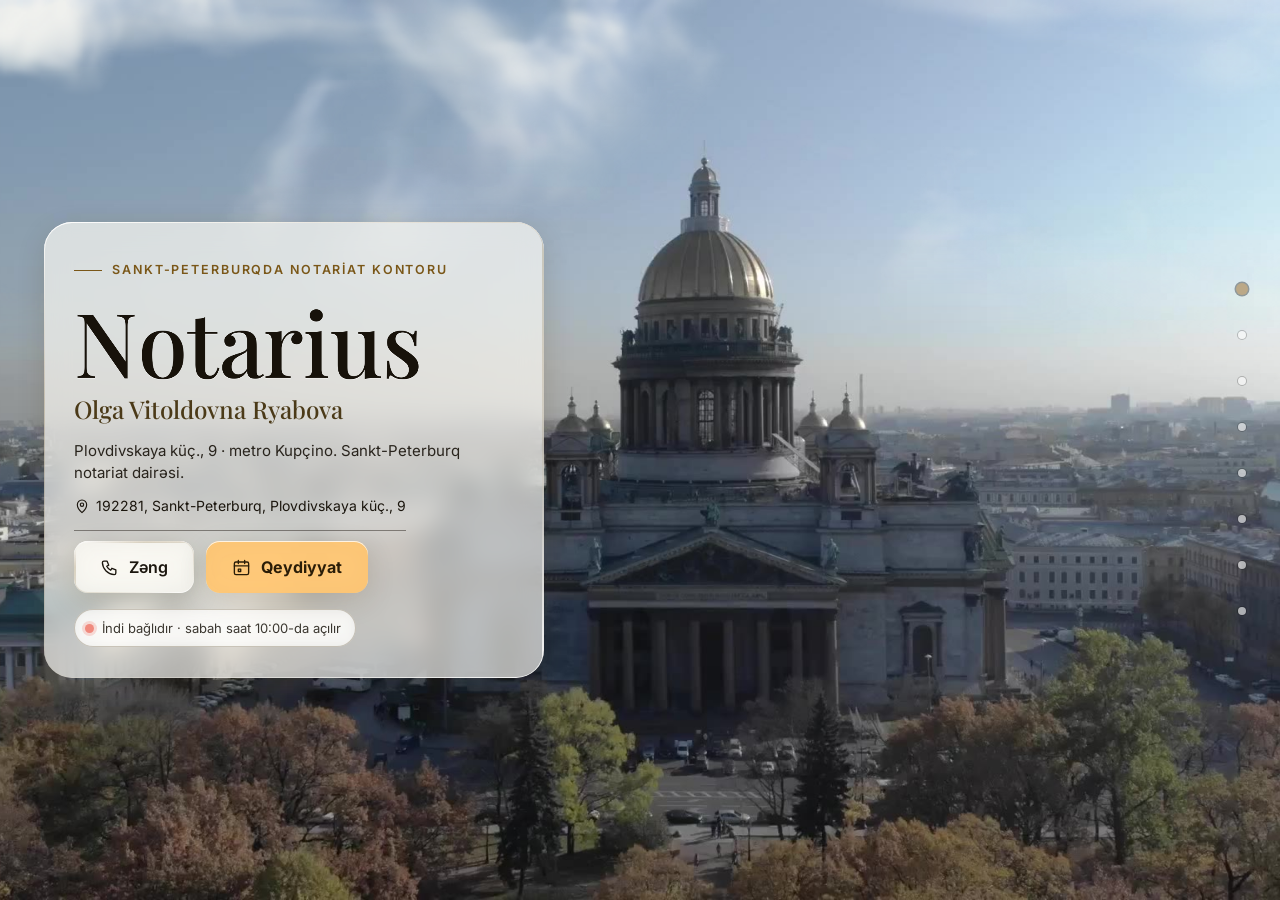
==== commit 652c7774: "Б-3 (п. 3.1.5–3.1.8 Стандартов ФНП): вместо «стоимость уточняйте по телефону» — экран «Нотариальные " ====
--- a/az/index.html
+++ b/az/index.html
@@ -615,9 +615,9 @@
 </style>
 <link rel="stylesheet" href="../css/etalon.css">
 <link rel="stylesheet" href="../css/title-b.css">
-<script type="application/ld+json">{"@context":"https://schema.org","@type":["Notary","LegalService","LocalBusiness"],"@id":"https://kristall2002-art.github.io/etalon-b-ryabova/#org","name":"Notarius Olga Vitoldovna Ryabova","alternateName":["Нотариус Рябова","Notarius Рябова"],"url":"https://kristall2002-art.github.io/etalon-b-ryabova/az/","image":"https://kristall2002-art.github.io/etalon-b-ryabova/img/hero-poster.jpg","description":"Notarius O. V. Ryabova, Plovdivskaya küç., 9. Miras, etibarnamələr, daşınmaz əmlak əqdləri, MMC. Qeydiyyat: +7 (812) 708-19-17.","telephone":"+78127081917","email":"03200191@npspb.ru","address":{"@type":"PostalAddress","streetAddress":"Plovdivskaya küç., 9","addressLocality":"Sankt-Peterburq","postalCode":"192281","addressRegion":"Sankt-Peterburq","addressCountry":"RU"},"geo":{"@type":"GeoCoordinates","latitude":59.8414922,"longitude":30.3906568},"hasMap":"https://yandex.ru/maps/org/1414993983/","openingHoursSpecification":[{"@type":"OpeningHoursSpecification","dayOfWeek":["Monday","Thursday","Friday"],"opens":"10:00","closes":"17:00"},{"@type":"OpeningHoursSpecification","dayOfWeek":"Tuesday","opens":"11:00","closes":"18:00"}],"areaServed":[{"@type":"City","name":"Sankt-Peterburq"},{"@type":"State","name":"Leninqrad vilayəti"}],"paymentAccepted":"Nağd pul və bank kartları","currenciesAccepted":"RUB","priceRange":"₽₽","knowsLanguage":["ru","en","uz","tg","ky","az","zh"],"sameAs":["https://yandex.ru/maps/org/1414993983/"],"employee":{"@type":"Person","name":"Olga Vitoldovna Ryabova","alternateName":"Рябова Ольга Витольдовна","jobTitle":"Notarius","memberOf":{"@type":"Organization","name":"Sankt-Peterburq Notariat Palatası","alternateName":"Нотариальная палата Санкт-Петербурга"},"identifier":"78/223-н/78"},"hasOfferCatalog":{"@type":"OfferCatalog","name":"Notariat xidmətləri","itemListElement":[{"@type":"OfferCatalog","name":"Daşınmaz əmlak və ipoteka","itemListElement":[{"@type":"Offer","itemOffered":{"@type":"Service","name":"Mənzil, ev, torpaq sahəsinin alqı-satqısı","serviceType":"Daşınmaz əmlak və ipoteka"}},{"@type":"Offer","itemOffered":{"@type":"Service","name":"Mənzildə payın satışı","serviceType":"Daşınmaz əmlak və ipoteka"}},{"@type":"Offer","itemOffered":{"@type":"Service","name":"Daşınmaz əmlakın bağışlanması","serviceType":"Daşınmaz əmlak və ipoteka"}},{"@type":"Offer","itemOffered":{"@type":"Service","name":"Renta və ömürlük təminat müqaviləsi","serviceType":"Daşınmaz əmlak və ipoteka"}},{"@type":"Offer","itemOffered":{"@type":"Service","name":"Ümumi mülkiyyətdə payın ipoteka müqaviləsi","serviceType":"Daşınmaz əmlak və ipoteka"}},{"@type":"Offer","itemOffered":{"@type":"Service","name":"Payın satışı barədə şərikli mülkiyyətçiyə bildiriş","serviceType":"Daşınmaz əmlak və ipoteka"}},{"@type":"Offer","itemOffered":{"@type":"Service","name":"Payların müəyyən edilməsi haqqında saziş","serviceType":"Daşınmaz əmlak və ipoteka"}},{"@type":"Offer","itemOffered":{"@type":"Service","name":"Yaşayış sahəsindən istifadə qaydası haqqında saziş","serviceType":"Daşınmaz əmlak və ipoteka"}},{"@type":"Offer","itemOffered":{"@type":"Service","name":"İlkin müqavilə","serviceType":"Daşınmaz əmlak və ipoteka"}},{"@type":"Offer","itemOffered":{"@type":"Service","name":"Sənədlərin Rosreestr-ə elektron təqdimi","serviceType":"Daşınmaz əmlak və ipoteka"}}]},{"@type":"OfferCatalog","name":"Miras və vəsiyyətnamə","itemListElement":[{"@type":"Offer","itemOffered":{"@type":"Service","name":"Vəsiyyətnamənin təsdiqi","serviceType":"Miras və vəsiyyətnamə"}},{"@type":"Offer","itemOffered":{"@type":"Service","name":"Ər-arvadın birgə vəsiyyətnaməsi","serviceType":"Miras və vəsiyyətnamə"}},{"@type":"Offer","itemOffered":{"@type":"Service","name":"Miras müqaviləsi","serviceType":"Miras və vəsiyyətnamə"}},{"@type":"Offer","itemOffered":{"@type":"Service","name":"Miras işinin açılması və aparılması","serviceType":"Miras və vəsiyyətnamə"}},{"@type":"Offer","itemOffered":{"@type":"Service","name":"Miras hüququ haqqında şəhadətnamə","serviceType":"Miras və vəsiyyətnamə"}},{"@type":"Offer","itemOffered":{"@type":"Service","name":"Miras əmlakının bölünməsi haqqında saziş","serviceType":"Miras və vəsiyyətnamə"}},{"@type":"Offer","itemOffered":{"@type":"Service","name":"Mirasın mühafizəsi üzrə tədbirlər","serviceType":"Miras və vəsiyyətnamə"}},{"@type":"Offer","itemOffered":{"@type":"Service","name":"Vəsiyyət edənin yanına evə və ya xəstəxanaya səfər","serviceType":"Miras və vəsiyyətnamə"}}]},{"@type":"OfferCatalog","name":"Ailə və nikah","itemListElement":[{"@type":"Offer","itemOffered":{"@type":"Service","name":"Nikah müqaviləsi","serviceType":"Ailə və nikah"}},{"@type":"Offer","itemOffered":{"@type":"Service","name":"Birgə əldə edilmiş əmlakın bölünməsi haqqında saziş","serviceType":"Ailə və nikah"}},{"@type":"Offer","itemOffered":{"@type":"Service","name":"Alimentin ödənilməsi haqqında saziş","serviceType":"Ailə və nikah"}},{"@type":"Offer","itemOffered":{"@type":"Service","name":"Analıq kapitalının paylı mülkiyyətə rəsmiləşdirilməsi","serviceType":"Ailə və nikah"}},{"@type":"Offer","itemOffered":{"@type":"Service","name":"Həyat yoldaşının əqdə razılığı","serviceType":"Ailə və nikah"}},{"@type":"Offer","itemOffered":{"@type":"Service","name":"Uşağın xaricə çıxmasına razılıq","serviceType":"Ailə və nikah"}},{"@type":"Offer","itemOffered":{"@type":"Service","name":"Yaşayış yeri üzrə qeydiyyata razılıq","serviceType":"Ailə və nikah"}}]},{"@type":"OfferCatalog","name":"Etibarnamələr","itemListElement":[{"@type":"Offer","itemOffered":{"@type":"Service","name":"Baş etibarnamə","serviceType":"Etibarnamələr"}},{"@type":"Offer","itemOffered":{"@type":"Service","name":"Avtomobili idarə və sərəncam etmək üçün","serviceType":"Etibarnamələr"}},{"@type":"Offer","itemOffered":{"@type":"Service","name":"Mənzili idarə etmək üçün","serviceType":"Etibarnamələr"}},{"@type":"Offer","itemOffered":{"@type":"Service","name":"Məhkəmədə təmsilçilik üçün","serviceType":"Etibarnamələr"}},{"@type":"Offer","itemOffered":{"@type":"Service","name":"Yetkinlik yaşına çatmayanın təmsilçiliyi üçün","serviceType":"Etibarnamələr"}},{"@type":"Offer","itemOffered":{"@type":"Service","name":"Pensiya və müavinətlərin alınması üçün","serviceType":"Etibarnamələr"}},{"@type":"Offer","itemOffered":{"@type":"Service","name":"Miras işinin aparılması üçün","serviceType":"Etibarnamələr"}},{"@type":"Offer","itemOffered":{"@type":"Service","name":"Sənədlərin alınması üçün","serviceType":"Etibarnamələr"}},{"@type":"Offer","itemOffered":{"@type":"Service","name":"Bank hesabına sərəncam üçün","serviceType":"Etibarnamələr"}},{"@type":"Offer","itemOffered":{"@type":"Service","name":"Maşınla oxunan etibarnamə (MChD)","serviceType":"Etibarnamələr"}},{"@type":"Offer","itemOffered":{"@type":"Service","name":"Etibarnamənin ləğvi","serviceType":"Etibarnamələr"}}]},{"@type":"OfferCatalog","name":"Biznes və MMC","itemListElement":[{"@type":"Offer","itemOffered":{"@type":"Service","name":"MMC-nin nizamnamə kapitalında payın alqı-satqısı","serviceType":"Biznes və MMC"}},{"@type":"Offer","itemOffered":{"@type":"Service","name":"Nizamnamə kapitalında payın bağışlanması","serviceType":"Biznes və MMC"}},{"@type":"Offer","itemOffered":{"@type":"Service","name":"Payın girovu","serviceType":"Biznes və MMC"}},{"@type":"Offer","itemOffered":{"@type":"Service","name":"Yeganə iştirakçının qərarının təsdiqi","serviceType":"Biznes və MMC"}},{"@type":"Offer","itemOffered":{"@type":"Service","name":"İştirakçıların ümumi yığıncağı protokolunun təsdiqi","serviceType":"Biznes və MMC"}},{"@type":"Offer","itemOffered":{"@type":"Service","name":"Payın satışı barədə geri götürülməz ofertanın aksepti","serviceType":"Biznes və MMC"}},{"@type":"Offer","itemOffered":{"@type":"Service","name":"Opsion müqaviləsi və opsion verilməsi haqqında saziş","serviceType":"Biznes və MMC"}},{"@type":"Offer","itemOffered":{"@type":"Service","name":"Konvertasiya edilə bilən borc müqaviləsi","serviceType":"Biznes və MMC"}},{"@type":"Offer","itemOffered":{"@type":"Service","name":"İştirakçının MMC-dən çıxması haqqında ərizə","serviceType":"Biznes və MMC"}},{"@type":"Offer","itemOffered":{"@type":"Service","name":"İnvestisiya ortaqlığı müqaviləsi","serviceType":"Biznes və MMC"}},{"@type":"Offer","itemOffered":{"@type":"Service","name":"Təsərrüfat tərəfdaşlığının idarə edilməsi haqqında saziş","serviceType":"Biznes və MMC"}}]},{"@type":"OfferCatalog","name":"Təsdiqləmələr","itemListElement":[{"@type":"Offer","itemOffered":{"@type":"Service","name":"İmzanın həqiqiliyinin təsdiqi","serviceType":"Təsdiqləmələr"}},{"@type":"Offer","itemOffered":{"@type":"Service","name":"Sənəd və çıxarış surətlərinin düzgünlüyünün təsdiqi","serviceType":"Təsdiqləmələr"}},{"@type":"Offer","itemOffered":{"@type":"Service","name":"Tərcümənin düzgünlüyünün təsdiqi","serviceType":"Təsdiqləmələr"}},{"@type":"Offer","itemOffered":{"@type":"Service","name":"Sənədin təqdim edilmə vaxtının təsdiqi","serviceType":"Təsdiqləmələr"}},{"@type":"Offer","itemOffered":{"@type":"Service","name":"Elektron və kağız sənədin eyniliyinin təsdiqi","serviceType":"Təsdiqləmələr"}},{"@type":"Offer","itemOffered":{"@type":"Service","name":"Vətəndaşın sağ olması faktının təsdiqi","serviceType":"Təsdiqləmələr"}},{"@type":"Offer","itemOffered":{"@type":"Service","name":"İnternetdə sübutların təmin edilməsi (saytın baxışı)","serviceType":"Təsdiqləmələr"}}]},{"@type":"OfferCatalog","name":"Depozit və təminat","itemListElement":[{"@type":"Offer","itemOffered":{"@type":"Service","name":"Daşınmaz əmlak əqdi üzrə notariat depoziti","serviceType":"Depozit və təminat"}},{"@type":"Offer","itemOffered":{"@type":"Service","name":"İflas zamanı depozit","serviceType":"Depozit və təminat"}},{"@type":"Offer","itemOffered":{"@type":"Service","name":"Daşınar əmlakın girovu barədə bildirişin qeydiyyatı","serviceType":"Depozit və təminat"}},{"@type":"Offer","itemOffered":{"@type":"Service","name":"Girov bildirişləri reyestrindən çıxarış","serviceType":"Depozit və təminat"}},{"@type":"Offer","itemOffered":{"@type":"Service","name":"İcra qeydi","serviceType":"Depozit və təminat"}},{"@type":"Offer","itemOffered":{"@type":"Service","name":"Vekselin protesti","serviceType":"Depozit və təminat"}}]},{"@type":"OfferCatalog","name":"Ərizələr və sənədlərin təqdimi","itemListElement":[{"@type":"Offer","itemOffered":{"@type":"Service","name":"Ərizə və sənədlərin poçt və rabitə kanalları ilə çatdırılması","serviceType":"Ərizələr və sənədlərin təqdimi"}},{"@type":"Offer","itemOffered":{"@type":"Service","name":"Ərizənin çatdırılması haqqında şəhadətnamə","serviceType":"Ərizələr və sənədlərin təqdimi"}},{"@type":"Offer","itemOffered":{"@type":"Service","name":"Sənədlərin saxlanmaya qəbulu","serviceType":"Ərizələr və sənədlərin təqdimi"}},{"@type":"Offer","itemOffered":{"@type":"Service","name":"Sübutların təmin edilməsi","serviceType":"Ərizələr və sənədlərin təqdimi"}}]},{"@type":"OfferCatalog","name":"Elektron və məsafədən xidmətlər","itemListElement":[{"@type":"Offer","itemOffered":{"@type":"Service","name":"İki notariusun iştirakı ilə məsafədən əqd","serviceType":"Elektron və məsafədən xidmətlər"}},{"@type":"Offer","itemOffered":{"@type":"Service","name":"Sənədlərin Rosreestr-ə və Vergi Xidmətinə (FNS) elektron təqdimi","serviceType":"Elektron və məsafədən xidmətlər"}},{"@type":"Offer","itemOffered":{"@type":"Service","name":"Sənədlərin eyniliyinin təsdiqi","serviceType":"Elektron və məsafədən xidmətlər"}},{"@type":"Offer","itemOffered":{"@type":"Service","name":"Notarius vasitəsilə daşınmaz əmlak (EGRN) və hüquqi şəxslər (EGRUL) reyestrlərindən çıxarış","serviceType":"Elektron və məsafədən xidmətlər"}},{"@type":"Offer","itemOffered":{"@type":"Service","name":"Maşınla oxunan etibarnamələr","serviceType":"Elektron və məsafədən xidmətlər"}}]},{"@type":"OfferCatalog","name":"Digər əməliyyatlar və səfər","itemListElement":[{"@type":"Offer","itemOffered":{"@type":"Service","name":"Notariat əməliyyatı üzrə hüquqi məsləhət","serviceType":"Digər əməliyyatlar və səfər"}},{"@type":"Offer","itemOffered":{"@type":"Service","name":"Notariusun evə, xəstəxanaya, ofisə səfəri","serviceType":"Digər əməliyyatlar və səfər"}},{"@type":"Offer","itemOffered":{"@type":"Service","name":"Təşkilatlara korporativ xidmət","serviceType":"Digər əməliyyatlar və səfər"}},{"@type":"Offer","itemOffered":{"@type":"Service","name":"Müqavilə və ərizə layihələrinin hazırlanması","serviceType":"Digər əməliyyatlar və səfər"}},{"@type":"Offer","itemOffered":{"@type":"Service","name":"Əqd formasının seçilməsində kömək","serviceType":"Digər əməliyyatlar və səfər"}}]}]},"aggregateRating":{"@type":"AggregateRating","ratingValue":4.4,"reviewCount":33,"bestRating":5,"worstRating":1}}</script>
-<script type="application/ld+json">{"@context":"https://schema.org","@type":"FAQPage","inLanguage":"az","mainEntity":[{"@type":"Question","name":"Əvvəlcədən qeydiyyat lazımdır?","acceptedAnswer":{"@type":"Answer","text":"Növbədə gözləməmək üçün +7 (812) 708-19-17 telefonu və ya saytdakı forma ilə əvvəlcədən qeydiyyatdan keçməyi tövsiyə edirik. Qəbul saatları: B.e. 10:00–17:00; Ç.a. 11:00–18:00; Çər. — qəbul yoxdur; C.a. 10:00–17:00; C. 10:00–17:00; Ş., B. — istirahət."}},{"@type":"Question","name":"Özümlə hansı sənədləri götürməliyəm?","acceptedAnswer":{"@type":"Answer","text":"Həmişə — hər bir iştirakçının pasportu. Qalanı əməliyyatdan asılıdır: daşınmaz əmlak əqdi üçün — hüquq müəyyənedici sənədlər, etibarnamə üçün — nümayəndənin məlumatları, miras üçün — ölüm haqqında şəhadətnamə və qohumluğu təsdiq edən sənədlər. Dəqiq siyahı qeydiyyat zamanı bildirilir."}},{"@type":"Question","name":"Kartla ödəmək olar?","acceptedAnswer":{"@type":"Answer","text":"Nağd pul və bank kartları."}},{"@type":"Question","name":"Şənbə günü işləyirsiniz?","acceptedAnswer":{"@type":"Answer","text":"Xeyr, şənbə və bazar günləri istirahət günləridir."}},{"@type":"Question","name":"Notariusu evə və ya xəstəxanaya çağırmaq olar?","acceptedAnswer":{"@type":"Answer","text":"Bəli, notariusun səfəri mümkündür — evə, xəstəxanaya, təşkilatın ofisinə. Vaxt və şərtlər +7 (812) 708-19-17 telefonu ilə razılaşdırılır."}},{"@type":"Question","name":"Sənədləri Rosreestr-ə təqdim edirsiniz?","acceptedAnswer":{"@type":"Answer","text":"Bəli. Əqd təsdiq edildikdən sonra notarius sənədləri Rosreestr-ə elektron şəkildə göndərir — MFC-yə getmədən və qısaldılmış qeydiyyat müddəti ilə."}},{"@type":"Question","name":"Notariat əməliyyatı nə qədərdir?","acceptedAnswer":{"@type":"Answer","text":"Qiymət qanunla müəyyən edilmiş notariat tarifindən və Sankt-Peterburqun bütün notariusları üçün vahid olan hüquqi və texniki xidmət haqqından ibarətdir. Sizin əməliyyatınız üzrə dəqiq məbləğ qeydiyyat zamanı bildirilir."}},{"@type":"Question","name":"Kontora necə gəlmək olar?","acceptedAnswer":{"@type":"Answer","text":"Ünvan: Plovdivskaya küç., 9, Frunze rayonu, Kupçino. Metro: Kupçino. Saytın istənilən yerində ünvana klikləyin — marşrutla Yandex Xəritə açılacaq."}},{"@type":"Question","name":"Əqdin iştirakçısı rus dilini bilmirsə nə etməli?","acceptedAnswer":{"@type":"Answer","text":"Notariat əməliyyatı rus dilində aparılır. İştirakçı rus dilini bilmirsə, tərcüməçi tələb olunur — onun iştirakı və məlumatları sənəddə göstərilir. Bunu qeydiyyat zamanı əvvəlcədən razılaşdırın."}},{"@type":"Question","name":"Etibarnamə verilən şəxsin iştirakı lazımdır?","acceptedAnswer":{"@type":"Answer","text":"Xeyr. Etibarnamə üçün etibar edənin pasportla iştirakı kifayətdir; nümayəndə haqqında pasport məlumatları lazımdır. Nümayəndə etibarnaməni sonra alır — şəxsən və ya etibar edən vasitəsilə."}}]}</script>
-<script type="application/ld+json">{"@context":"https://schema.org","@type":"BreadcrumbList","itemListElement":[{"@type":"ListItem","position":1,"name":"Ana səhifə","item":"https://kristall2002-art.github.io/etalon-b-ryabova/az/"},{"@type":"ListItem","position":2,"name":"Xidmətlər","item":"https://kristall2002-art.github.io/etalon-b-ryabova/az/#services"},{"@type":"ListItem","position":3,"name":"Notarius haqqında","item":"https://kristall2002-art.github.io/etalon-b-ryabova/az/#about"},{"@type":"ListItem","position":4,"name":"Rəylər","item":"https://kristall2002-art.github.io/etalon-b-ryabova/az/#reviews"},{"@type":"ListItem","position":5,"name":"Suallar","item":"https://kristall2002-art.github.io/etalon-b-ryabova/az/#faq"},{"@type":"ListItem","position":6,"name":"Əlaqə","item":"https://kristall2002-art.github.io/etalon-b-ryabova/az/#contacts"}]}</script>
+<script type="application/ld+json">{"@context":"https://schema.org","@type":["Notary","LegalService","LocalBusiness"],"@id":"https://kristall2002-art.github.io/etalon-b-ryabova/#org","name":"Notarius Olga Vitoldovna Ryabova","alternateName":["Нотариус Рябова","Notarius Рябова"],"url":"https://kristall2002-art.github.io/etalon-b-ryabova/az/","image":"https://kristall2002-art.github.io/etalon-b-ryabova/img/hero-poster.jpg","description":"Notarius O. V. Ryabova, Plovdivskaya küç., 9. Miras, etibarnamələr, daşınmaz əmlak əqdləri, MMC. Qeydiyyat: +7 (812) 708-19-17.","telephone":"+78127081917","email":"03200191@npspb.ru","address":{"@type":"PostalAddress","streetAddress":"Plovdivskaya küç., 9","addressLocality":"Sankt-Peterburq","postalCode":"192281","addressRegion":"Sankt-Peterburq","addressCountry":"RU"},"geo":{"@type":"GeoCoordinates","latitude":59.8414922,"longitude":30.3906568},"hasMap":"https://yandex.ru/maps/org/1414993983/","openingHoursSpecification":[{"@type":"OpeningHoursSpecification","dayOfWeek":["Monday","Thursday","Friday"],"opens":"10:00","closes":"17:00"},{"@type":"OpeningHoursSpecification","dayOfWeek":"Tuesday","opens":"11:00","closes":"18:00"}],"areaServed":[{"@type":"City","name":"Sankt-Peterburq"},{"@type":"State","name":"Leninqrad vilayəti"}],"paymentAccepted":"Nağd pul və bank kartları","currenciesAccepted":"RUB","knowsLanguage":["ru","en","uz","tg","ky","az","zh"],"sameAs":["https://yandex.ru/maps/org/1414993983/"],"employee":{"@type":"Person","name":"Olga Vitoldovna Ryabova","alternateName":"Рябова Ольга Витольдовна","jobTitle":"Notarius","memberOf":{"@type":"Organization","name":"Sankt-Peterburq Notariat Palatası","alternateName":"Нотариальная палата Санкт-Петербурга"},"identifier":"78/223-н/78"},"hasOfferCatalog":{"@type":"OfferCatalog","name":"Notariat xidmətləri","itemListElement":[{"@type":"OfferCatalog","name":"Daşınmaz əmlak və ipoteka","itemListElement":[{"@type":"Offer","itemOffered":{"@type":"Service","name":"Mənzil, ev, torpaq sahəsinin alqı-satqısı","serviceType":"Daşınmaz əmlak və ipoteka"}},{"@type":"Offer","itemOffered":{"@type":"Service","name":"Mənzildə payın satışı","serviceType":"Daşınmaz əmlak və ipoteka"}},{"@type":"Offer","itemOffered":{"@type":"Service","name":"Daşınmaz əmlakın bağışlanması","serviceType":"Daşınmaz əmlak və ipoteka"}},{"@type":"Offer","itemOffered":{"@type":"Service","name":"Renta və ömürlük təminat müqaviləsi","serviceType":"Daşınmaz əmlak və ipoteka"}},{"@type":"Offer","itemOffered":{"@type":"Service","name":"Ümumi mülkiyyətdə payın ipoteka müqaviləsi","serviceType":"Daşınmaz əmlak və ipoteka"}},{"@type":"Offer","itemOffered":{"@type":"Service","name":"Payın satışı barədə şərikli mülkiyyətçiyə bildiriş","serviceType":"Daşınmaz əmlak və ipoteka"}},{"@type":"Offer","itemOffered":{"@type":"Service","name":"Payların müəyyən edilməsi haqqında saziş","serviceType":"Daşınmaz əmlak və ipoteka"}},{"@type":"Offer","itemOffered":{"@type":"Service","name":"Yaşayış sahəsindən istifadə qaydası haqqında saziş","serviceType":"Daşınmaz əmlak və ipoteka"}},{"@type":"Offer","itemOffered":{"@type":"Service","name":"İlkin müqavilə","serviceType":"Daşınmaz əmlak və ipoteka"}},{"@type":"Offer","itemOffered":{"@type":"Service","name":"Sənədlərin Rosreestr-ə elektron təqdimi","serviceType":"Daşınmaz əmlak və ipoteka"}}]},{"@type":"OfferCatalog","name":"Miras və vəsiyyətnamə","itemListElement":[{"@type":"Offer","itemOffered":{"@type":"Service","name":"Vəsiyyətnamənin təsdiqi","serviceType":"Miras və vəsiyyətnamə"}},{"@type":"Offer","itemOffered":{"@type":"Service","name":"Ər-arvadın birgə vəsiyyətnaməsi","serviceType":"Miras və vəsiyyətnamə"}},{"@type":"Offer","itemOffered":{"@type":"Service","name":"Miras müqaviləsi","serviceType":"Miras və vəsiyyətnamə"}},{"@type":"Offer","itemOffered":{"@type":"Service","name":"Miras işinin açılması və aparılması","serviceType":"Miras və vəsiyyətnamə"}},{"@type":"Offer","itemOffered":{"@type":"Service","name":"Miras hüququ haqqında şəhadətnamə","serviceType":"Miras və vəsiyyətnamə"}},{"@type":"Offer","itemOffered":{"@type":"Service","name":"Miras əmlakının bölünməsi haqqında saziş","serviceType":"Miras və vəsiyyətnamə"}},{"@type":"Offer","itemOffered":{"@type":"Service","name":"Mirasın mühafizəsi üzrə tədbirlər","serviceType":"Miras və vəsiyyətnamə"}},{"@type":"Offer","itemOffered":{"@type":"Service","name":"Vəsiyyət edənin yanına evə və ya xəstəxanaya səfər","serviceType":"Miras və vəsiyyətnamə"}}]},{"@type":"OfferCatalog","name":"Ailə və nikah","itemListElement":[{"@type":"Offer","itemOffered":{"@type":"Service","name":"Nikah müqaviləsi","serviceType":"Ailə və nikah"}},{"@type":"Offer","itemOffered":{"@type":"Service","name":"Birgə əldə edilmiş əmlakın bölünməsi haqqında saziş","serviceType":"Ailə və nikah"}},{"@type":"Offer","itemOffered":{"@type":"Service","name":"Alimentin ödənilməsi haqqında saziş","serviceType":"Ailə və nikah"}},{"@type":"Offer","itemOffered":{"@type":"Service","name":"Analıq kapitalının paylı mülkiyyətə rəsmiləşdirilməsi","serviceType":"Ailə və nikah"}},{"@type":"Offer","itemOffered":{"@type":"Service","name":"Həyat yoldaşının əqdə razılığı","serviceType":"Ailə və nikah"}},{"@type":"Offer","itemOffered":{"@type":"Service","name":"Uşağın xaricə çıxmasına razılıq","serviceType":"Ailə və nikah"}},{"@type":"Offer","itemOffered":{"@type":"Service","name":"Yaşayış yeri üzrə qeydiyyata razılıq","serviceType":"Ailə və nikah"}}]},{"@type":"OfferCatalog","name":"Etibarnamələr","itemListElement":[{"@type":"Offer","itemOffered":{"@type":"Service","name":"Baş etibarnamə","serviceType":"Etibarnamələr"}},{"@type":"Offer","itemOffered":{"@type":"Service","name":"Avtomobili idarə və sərəncam etmək üçün","serviceType":"Etibarnamələr"}},{"@type":"Offer","itemOffered":{"@type":"Service","name":"Mənzili idarə etmək üçün","serviceType":"Etibarnamələr"}},{"@type":"Offer","itemOffered":{"@type":"Service","name":"Məhkəmədə təmsilçilik üçün","serviceType":"Etibarnamələr"}},{"@type":"Offer","itemOffered":{"@type":"Service","name":"Yetkinlik yaşına çatmayanın təmsilçiliyi üçün","serviceType":"Etibarnamələr"}},{"@type":"Offer","itemOffered":{"@type":"Service","name":"Pensiya və müavinətlərin alınması üçün","serviceType":"Etibarnamələr"}},{"@type":"Offer","itemOffered":{"@type":"Service","name":"Miras işinin aparılması üçün","serviceType":"Etibarnamələr"}},{"@type":"Offer","itemOffered":{"@type":"Service","name":"Sənədlərin alınması üçün","serviceType":"Etibarnamələr"}},{"@type":"Offer","itemOffered":{"@type":"Service","name":"Bank hesabına sərəncam üçün","serviceType":"Etibarnamələr"}},{"@type":"Offer","itemOffered":{"@type":"Service","name":"Maşınla oxunan etibarnamə (MChD)","serviceType":"Etibarnamələr"}},{"@type":"Offer","itemOffered":{"@type":"Service","name":"Etibarnamənin ləğvi","serviceType":"Etibarnamələr"}}]},{"@type":"OfferCatalog","name":"Biznes və MMC","itemListElement":[{"@type":"Offer","itemOffered":{"@type":"Service","name":"MMC-nin nizamnamə kapitalında payın alqı-satqısı","serviceType":"Biznes və MMC"}},{"@type":"Offer","itemOffered":{"@type":"Service","name":"Nizamnamə kapitalında payın bağışlanması","serviceType":"Biznes və MMC"}},{"@type":"Offer","itemOffered":{"@type":"Service","name":"Payın girovu","serviceType":"Biznes və MMC"}},{"@type":"Offer","itemOffered":{"@type":"Service","name":"Yeganə iştirakçının qərarının təsdiqi","serviceType":"Biznes və MMC"}},{"@type":"Offer","itemOffered":{"@type":"Service","name":"İştirakçıların ümumi yığıncağı protokolunun təsdiqi","serviceType":"Biznes və MMC"}},{"@type":"Offer","itemOffered":{"@type":"Service","name":"Payın satışı barədə geri götürülməz ofertanın aksepti","serviceType":"Biznes və MMC"}},{"@type":"Offer","itemOffered":{"@type":"Service","name":"Opsion müqaviləsi və opsion verilməsi haqqında saziş","serviceType":"Biznes və MMC"}},{"@type":"Offer","itemOffered":{"@type":"Service","name":"Konvertasiya edilə bilən borc müqaviləsi","serviceType":"Biznes və MMC"}},{"@type":"Offer","itemOffered":{"@type":"Service","name":"İştirakçının MMC-dən çıxması haqqında ərizə","serviceType":"Biznes və MMC"}},{"@type":"Offer","itemOffered":{"@type":"Service","name":"İnvestisiya ortaqlığı müqaviləsi","serviceType":"Biznes və MMC"}},{"@type":"Offer","itemOffered":{"@type":"Service","name":"Təsərrüfat tərəfdaşlığının idarə edilməsi haqqında saziş","serviceType":"Biznes və MMC"}}]},{"@type":"OfferCatalog","name":"Təsdiqləmələr","itemListElement":[{"@type":"Offer","itemOffered":{"@type":"Service","name":"İmzanın həqiqiliyinin təsdiqi","serviceType":"Təsdiqləmələr"}},{"@type":"Offer","itemOffered":{"@type":"Service","name":"Sənəd və çıxarış surətlərinin düzgünlüyünün təsdiqi","serviceType":"Təsdiqləmələr"}},{"@type":"Offer","itemOffered":{"@type":"Service","name":"Tərcümənin düzgünlüyünün təsdiqi","serviceType":"Təsdiqləmələr"}},{"@type":"Offer","itemOffered":{"@type":"Service","name":"Sənədin təqdim edilmə vaxtının təsdiqi","serviceType":"Təsdiqləmələr"}},{"@type":"Offer","itemOffered":{"@type":"Service","name":"Elektron və kağız sənədin eyniliyinin təsdiqi","serviceType":"Təsdiqləmələr"}},{"@type":"Offer","itemOffered":{"@type":"Service","name":"Vətəndaşın sağ olması faktının təsdiqi","serviceType":"Təsdiqləmələr"}},{"@type":"Offer","itemOffered":{"@type":"Service","name":"İnternetdə sübutların təmin edilməsi (saytın baxışı)","serviceType":"Təsdiqləmələr"}}]},{"@type":"OfferCatalog","name":"Depozit və təminat","itemListElement":[{"@type":"Offer","itemOffered":{"@type":"Service","name":"Daşınmaz əmlak əqdi üzrə notariat depoziti","serviceType":"Depozit və təminat"}},{"@type":"Offer","itemOffered":{"@type":"Service","name":"İflas zamanı depozit","serviceType":"Depozit və təminat"}},{"@type":"Offer","itemOffered":{"@type":"Service","name":"Daşınar əmlakın girovu barədə bildirişin qeydiyyatı","serviceType":"Depozit və təminat"}},{"@type":"Offer","itemOffered":{"@type":"Service","name":"Girov bildirişləri reyestrindən çıxarış","serviceType":"Depozit və təminat"}},{"@type":"Offer","itemOffered":{"@type":"Service","name":"İcra qeydi","serviceType":"Depozit və təminat"}},{"@type":"Offer","itemOffered":{"@type":"Service","name":"Vekselin protesti","serviceType":"Depozit və təminat"}}]},{"@type":"OfferCatalog","name":"Ərizələr və sənədlərin təqdimi","itemListElement":[{"@type":"Offer","itemOffered":{"@type":"Service","name":"Ərizə və sənədlərin poçt və rabitə kanalları ilə çatdırılması","serviceType":"Ərizələr və sənədlərin təqdimi"}},{"@type":"Offer","itemOffered":{"@type":"Service","name":"Ərizənin çatdırılması haqqında şəhadətnamə","serviceType":"Ərizələr və sənədlərin təqdimi"}},{"@type":"Offer","itemOffered":{"@type":"Service","name":"Sənədlərin saxlanmaya qəbulu","serviceType":"Ərizələr və sənədlərin təqdimi"}},{"@type":"Offer","itemOffered":{"@type":"Service","name":"Sübutların təmin edilməsi","serviceType":"Ərizələr və sənədlərin təqdimi"}}]},{"@type":"OfferCatalog","name":"Elektron və məsafədən xidmətlər","itemListElement":[{"@type":"Offer","itemOffered":{"@type":"Service","name":"İki notariusun iştirakı ilə məsafədən əqd","serviceType":"Elektron və məsafədən xidmətlər"}},{"@type":"Offer","itemOffered":{"@type":"Service","name":"Sənədlərin Rosreestr-ə və Vergi Xidmətinə (FNS) elektron təqdimi","serviceType":"Elektron və məsafədən xidmətlər"}},{"@type":"Offer","itemOffered":{"@type":"Service","name":"Sənədlərin eyniliyinin təsdiqi","serviceType":"Elektron və məsafədən xidmətlər"}},{"@type":"Offer","itemOffered":{"@type":"Service","name":"Notarius vasitəsilə daşınmaz əmlak (EGRN) və hüquqi şəxslər (EGRUL) reyestrlərindən çıxarış","serviceType":"Elektron və məsafədən xidmətlər"}},{"@type":"Offer","itemOffered":{"@type":"Service","name":"Maşınla oxunan etibarnamələr","serviceType":"Elektron və məsafədən xidmətlər"}}]},{"@type":"OfferCatalog","name":"Digər əməliyyatlar və səfər","itemListElement":[{"@type":"Offer","itemOffered":{"@type":"Service","name":"Notariat əməliyyatı üzrə hüquqi məsləhət","serviceType":"Digər əməliyyatlar və səfər"}},{"@type":"Offer","itemOffered":{"@type":"Service","name":"Notariusun evə, xəstəxanaya, ofisə səfəri","serviceType":"Digər əməliyyatlar və səfər"}},{"@type":"Offer","itemOffered":{"@type":"Service","name":"Təşkilatlara korporativ xidmət","serviceType":"Digər əməliyyatlar və səfər"}},{"@type":"Offer","itemOffered":{"@type":"Service","name":"Müqavilə və ərizə layihələrinin hazırlanması","serviceType":"Digər əməliyyatlar və səfər"}},{"@type":"Offer","itemOffered":{"@type":"Service","name":"Əqd formasının seçilməsində kömək","serviceType":"Digər əməliyyatlar və səfər"}}]}]},"aggregateRating":{"@type":"AggregateRating","ratingValue":4.4,"reviewCount":33,"bestRating":5,"worstRating":1}}</script>
+<script type="application/ld+json">{"@context":"https://schema.org","@type":"FAQPage","inLanguage":"az","mainEntity":[{"@type":"Question","name":"Əvvəlcədən qeydiyyat lazımdır?","acceptedAnswer":{"@type":"Answer","text":"Növbədə gözləməmək üçün +7 (812) 708-19-17 telefonu və ya saytdakı forma ilə əvvəlcədən qeydiyyatdan keçməyi tövsiyə edirik. Qəbul saatları: B.e. 10:00–17:00; Ç.a. 11:00–18:00; Çər. — qəbul yoxdur; C.a. 10:00–17:00; C. 10:00–17:00; Ş., B. — istirahət."}},{"@type":"Question","name":"Özümlə hansı sənədləri götürməliyəm?","acceptedAnswer":{"@type":"Answer","text":"Həmişə — hər bir iştirakçının pasportu. Qalanı əməliyyatdan asılıdır: daşınmaz əmlak əqdi üçün — hüquq müəyyənedici sənədlər, etibarnamə üçün — nümayəndənin məlumatları, miras üçün — ölüm haqqında şəhadətnamə və qohumluğu təsdiq edən sənədlər. Dəqiq siyahı qeydiyyat zamanı bildirilir."}},{"@type":"Question","name":"Kartla ödəmək olar?","acceptedAnswer":{"@type":"Answer","text":"Nağd pul və bank kartları."}},{"@type":"Question","name":"Şənbə günü işləyirsiniz?","acceptedAnswer":{"@type":"Answer","text":"Xeyr, şənbə və bazar günləri istirahət günləridir."}},{"@type":"Question","name":"Notariusu evə və ya xəstəxanaya çağırmaq olar?","acceptedAnswer":{"@type":"Answer","text":"Bəli, notariusun səfəri mümkündür — evə, xəstəxanaya, təşkilatın ofisinə. Vaxt və şərtlər +7 (812) 708-19-17 telefonu ilə razılaşdırılır."}},{"@type":"Question","name":"Sənədləri Rosreestr-ə təqdim edirsiniz?","acceptedAnswer":{"@type":"Answer","text":"Bəli. Əqd təsdiq edildikdən sonra notarius sənədləri Rosreestr-ə elektron şəkildə göndərir — MFC-yə getmədən və qısaldılmış qeydiyyat müddəti ilə."}},{"@type":"Question","name":"Notariat əməliyyatı nə qədərdir?","acceptedAnswer":{"@type":"Answer","text":"Notariat tarifi qanunla və palata tərəfindən müəyyən edilir və federal və regional tariflərdən ibarətdir; onlara notariusun zəruri xərclərinin əvəzi əlavə olunur. Ən çox rast gəlinən əməliyyatlar üzrə məbləğlər və güzəştlərin siyahısı «Tariflər» bölməsindədir. Yekun məbləği notarius qeydiyyat zamanı bildirir."}},{"@type":"Question","name":"Kontora necə gəlmək olar?","acceptedAnswer":{"@type":"Answer","text":"Ünvan: Plovdivskaya küç., 9, Frunze rayonu, Kupçino. Metro: Kupçino. Saytın istənilən yerində ünvana klikləyin — marşrutla Yandex Xəritə açılacaq."}},{"@type":"Question","name":"Əqdin iştirakçısı rus dilini bilmirsə nə etməli?","acceptedAnswer":{"@type":"Answer","text":"Notariat əməliyyatı rus dilində aparılır. İştirakçı rus dilini bilmirsə, tərcüməçi tələb olunur — onun iştirakı və məlumatları sənəddə göstərilir. Bunu qeydiyyat zamanı əvvəlcədən razılaşdırın."}},{"@type":"Question","name":"Etibarnamə verilən şəxsin iştirakı lazımdır?","acceptedAnswer":{"@type":"Answer","text":"Xeyr. Etibarnamə üçün etibar edənin pasportla iştirakı kifayətdir; nümayəndə haqqında pasport məlumatları lazımdır. Nümayəndə etibarnaməni sonra alır — şəxsən və ya etibar edən vasitəsilə."}}]}</script>
+<script type="application/ld+json">{"@context":"https://schema.org","@type":"BreadcrumbList","itemListElement":[{"@type":"ListItem","position":1,"name":"Ana səhifə","item":"https://kristall2002-art.github.io/etalon-b-ryabova/az/"},{"@type":"ListItem","position":2,"name":"Xidmətlər","item":"https://kristall2002-art.github.io/etalon-b-ryabova/az/#services"},{"@type":"ListItem","position":3,"name":"Notarius haqqında","item":"https://kristall2002-art.github.io/etalon-b-ryabova/az/#about"},{"@type":"ListItem","position":4,"name":"Tariflər","item":"https://kristall2002-art.github.io/etalon-b-ryabova/az/#tariffs"},{"@type":"ListItem","position":5,"name":"Rəylər","item":"https://kristall2002-art.github.io/etalon-b-ryabova/az/#reviews"},{"@type":"ListItem","position":6,"name":"Suallar","item":"https://kristall2002-art.github.io/etalon-b-ryabova/az/#faq"},{"@type":"ListItem","position":7,"name":"Əlaqə","item":"https://kristall2002-art.github.io/etalon-b-ryabova/az/#contacts"}]}</script>
 </head>
 <body data-sec="0">
 <svg xmlns="http://www.w3.org/2000/svg" style="display:none" aria-hidden="true">
@@ -737,6 +737,7 @@
   </div>
   <a href="#about" data-go="about"><span data-i18n="nav_about">Notarius haqqında</span></a>
   <a href="#how" data-go="how"><span data-i18n="nav_how">Qəbul qaydası</span></a>
+  <a href="#tariffs" data-go="tariffs"><span data-i18n="nav_tariffs">Tariflər</span></a>
   <a href="#reviews" data-go="reviews"><span data-i18n="nav_reviews">Rəylər</span></a>
   <a href="#faq" data-go="faq"><span data-i18n="nav_faq">Suallar</span></a>
   <a href="#contacts" data-go="contacts"><span data-i18n="nav_contacts">Əlaqə</span></a>
@@ -797,7 +798,7 @@
 <button class="svc rv" style="--i:3" type="button" data-cat="digital"><span class="cic"><svg class="ico"><use href="#ico-chip"/></svg></span><b data-i18n="cat_digital">Elektron və məsafədən xidmətlər</b><small data-i18n="cat_digital_d">Notariat əməliyyatlarının onlayn formatı</small><em><span>5</span>&nbsp;<span data-i18n="svc_items">əməliyyat</span> <svg class="ico"><use href="#ico-arrow"/></svg></em></button>
 <button class="svc rv" style="--i:4" type="button" data-cat="other"><span class="cic"><svg class="ico"><use href="#ico-plus"/></svg></span><b data-i18n="cat_other">Digər əməliyyatlar və səfər</b><small data-i18n="cat_other_d">Məsləhət, evə səfər, korporativ xidmət</small><em><span>5</span>&nbsp;<span data-i18n="svc_items">əməliyyat</span> <svg class="ico"><use href="#ico-arrow"/></svg></em></button>
         </div>
-        <div class="info-links rv" style="--i:3"><button class="ilink" type="button" data-info="docs"><svg class="ico"><use href="#ico-scroll"/></svg>Hansı sənədlər lazımdır</button><button class="ilink" type="button" data-info="articles"><svg class="ico"><use href="#ico-scroll"/></svg>Notariusun izahları</button><button class="ilink" type="button" data-info="useful"><svg class="ico"><use href="#ico-scroll"/></svg>Faydalı məlumat</button></div>
+        <div class="info-links rv" style="--i:3"><button class="ilink" type="button" data-go="tariffs"><svg class="ico"><use href="#ico-card"/></svg>Tariflər və güzəştlər</button><button class="ilink" type="button" data-info="docs"><svg class="ico"><use href="#ico-scroll"/></svg>Hansı sənədlər lazımdır</button><button class="ilink" type="button" data-info="articles"><svg class="ico"><use href="#ico-scroll"/></svg>Notariusun izahları</button><button class="ilink" type="button" data-info="useful"><svg class="ico"><use href="#ico-scroll"/></svg>Faydalı məlumat</button></div>
       </div></div>
     </section>
 
@@ -846,6 +847,96 @@
       </div></div>
     </section>
 
+    <!-- 4а. ТАРИФЫ И ЛЬГОТЫ (п. 3.1.5–3.1.8 Стандартов ФНП) -->
+    <section class="sec" id="tariffs" data-title="nav_tariffs" data-fit="scroll">
+      <div class="sec-bg" aria-hidden="true"><picture><source media="(max-width:768px)" data-srcset="../img/bg/anichkov-palace-library-900.jpg"><img src="[data-uri]" data-src="../img/bg/anichkov-palace-library-1920.jpg" alt="" width="1920" height="1280" decoding="async"></picture></div>
+      <div class="sec-scroll"><div class="wrap">
+        <div class="sec-head">
+          <span class="kicker rv" style="--i:0" data-i18n="tf_kicker">Notariat əməliyyatlarının qiyməti</span>
+          <h2 class="h2 rv" style="--i:1" data-i18n="tf_title">Notariat tarifləri və güzəştlər</h2>
+          <p class="lead rv" style="--i:2" data-i18n="tf_lead">Notariat tarifi qanunla və Sankt-Peterburq Notariat Palatası tərəfindən müəyyən edilir və federal və regional tariflərdən ibarətdir. Ən çox rast gəlinən əməliyyatlar üzrə məbləğlər 18.10.2026 tarixinə göstərilib.</p>
+        </div>
+        <div class="tf">
+          <div class="tf-col">
+            <div class="tf-card rv" style="--i:1">
+              <h3 data-i18n="tf_t_title">Ən çox rast gəlinən əməliyyatlar üzrə tariflər</h3>
+              <div class="tf-tw"><table class="tf-t">
+<thead><tr><th scope="col" data-i18n="tf_th_act">Notariat əməliyyatı</th><th scope="col" data-i18n="tf_th_fed">Federal tarif</th><th scope="col" data-i18n="tf_th_reg">Regional tarif (Sankt-Peterburq)</th></tr></thead>
+<tbody>
+<tr><th scope="row" data-i18n="tf_a1">Vəsiyyətnamənin təsdiqi</th><td><span class="tf-lbl" data-i18n="tf_l_fed">Federal</span><span class="tf-v"><b>100 ₽</b></span></td><td><span class="tf-lbl" data-i18n="tf_l_reg">Regional</span><span class="tf-v"><b>3 900 ₽</b></span></td></tr>
+<tr><th scope="row" data-i18n="tf_a2">Məhkəmədə iş aparmaq, sənədləri vermək və almaq üçün etibarnamə</th><td><span class="tf-lbl" data-i18n="tf_l_fed">Federal</span><span class="tf-v"><b>200 ₽</b></span></td><td><span class="tf-lbl" data-i18n="tf_l_reg">Regional</span><span class="tf-v"><b>2 300 ₽</b></span></td></tr>
+<tr><th scope="row" data-i18n="tf_a3">Əmlakdan istifadə və onun sərəncamı üçün etibarnamə</th><td><span class="tf-lbl" data-i18n="tf_l_fed">Federal</span><span class="tf-v" data-i18n="tf_f3">100 ₽ — uşaqlar, həyat yoldaşı, valideynlər və doğma qardaş-bacılar üçün; 500 ₽ — digər şəxslər üçün. Avtomobil üçün müvafiq olaraq 250 ₽ və 400 ₽.</span></td><td><span class="tf-lbl" data-i18n="tf_l_reg">Regional</span><span class="tf-v"><b>2 500 ₽</b></span></td></tr>
+<tr><th scope="row" data-i18n="tf_a4">Hüquqi şəxsdən etibarnamə</th><td><span class="tf-lbl" data-i18n="tf_l_fed">Federal</span><span class="tf-v"><b>200 ₽</b></span></td><td><span class="tf-lbl" data-i18n="tf_l_reg">Regional</span><span class="tf-v" data-i18n="tf_r4">4 500 ₽; etibarnamənin başqasına həvalə edilməsi qaydasında — 4 800 ₽</span></td></tr>
+<tr><th scope="row" data-i18n="tf_a5">Uşağın xaricə çıxmasına razılıq</th><td><span class="tf-lbl" data-i18n="tf_l_fed">Federal</span><span class="tf-v"><b>100 ₽</b></span></td><td><span class="tf-lbl" data-i18n="tf_l_reg">Regional</span><span class="tf-v"><b>2 400 ₽</b></span></td></tr>
+<tr><th scope="row" data-i18n="tf_a6">Nikah müqaviləsi</th><td><span class="tf-lbl" data-i18n="tf_l_fed">Federal</span><span class="tf-v"><b>500 ₽</b></span></td><td><span class="tf-lbl" data-i18n="tf_l_reg">Regional</span><span class="tf-v"><b>18 000 ₽</b></span></td></tr>
+<tr><th scope="row" data-i18n="tf_a7">Aliment ödənilməsi haqqında razılaşma</th><td><span class="tf-lbl" data-i18n="tf_l_fed">Federal</span><span class="tf-v"><b>250 ₽</b></span></td><td><span class="tf-lbl" data-i18n="tf_l_reg">Regional</span><span class="tf-v"><b>8 250 ₽</b></span></td></tr>
+<tr><th scope="row" data-i18n="tf_a8">Daşınmaz əmlakın ayrılması üzrə əqd (məsələn, alqı-satqı)</th><td><span class="tf-lbl" data-i18n="tf_l_fed">Federal</span><span class="tf-v" data-i18n="tf_f_sum">əqdin məbləğinə görə (hesablama aşağıdadır)</span></td><td><span class="tf-lbl" data-i18n="tf_l_reg">Regional</span><span class="tf-v"><b>10 000 ₽</b></span></td></tr>
+<tr><th scope="row" data-i18n="tf_a9">Miras hüququ haqqında şəhadətnamə</th><td><span class="tf-lbl" data-i18n="tf_l_fed">Federal</span><span class="tf-v" data-i18n="tf_f_inh">Əmlakın dəyərinin 0,3 %-i — mirasbıraxanın uşaqları, həyat yoldaşı, valideynləri və doğma qardaş-bacıları üçün (100 000 ₽-dən çox olmamaqla); digər varislər üçün 0,6 % (1 000 000 ₽-dən çox olmamaqla).</span></td><td><span class="tf-lbl" data-i18n="tf_l_reg">Regional</span><span class="tf-v" data-i18n="tf_r9">9 000 ₽ — daşınmaz əmlak; 4 000 ₽ — daşınmaz əmlakdan başqa digər əmlak (hər varisdən hər obyekt üzrə). Əmanətlər: 2 000 ₽-dək — 500 ₽; 2 000–20 000 ₽ — 1 500 ₽; 20 000 ₽-dən çox — 3 000 ₽.</span></td></tr>
+<tr><th scope="row" data-i18n="tf_a10">İmzanın həqiqiliyinin təsdiqi</th><td><span class="tf-lbl" data-i18n="tf_l_fed">Federal</span><span class="tf-v"><b>100 ₽</b></span></td><td><span class="tf-lbl" data-i18n="tf_l_reg">Regional</span><span class="tf-v" data-i18n="tf_r10">1 400 ₽ — fiziki şəxs; 2 800 ₽ — hüquqi şəxs və ya fiziki şəxsin nümayəndəsi</span></td></tr>
+<tr><th scope="row" data-i18n="tf_a11">Sənəd surətlərinin düzgünlüyünün təsdiqi</th><td><span class="tf-lbl" data-i18n="tf_l_fed">Federal</span><span class="tf-v"><b>10 ₽</b> <span data-i18n="tf_per_page">hər səhifə üçün</span></span></td><td><span class="tf-lbl" data-i18n="tf_l_reg">Regional</span><span class="tf-v"><b>190 ₽</b> <span data-i18n="tf_per_page">hər səhifə üçün</span></span></td></tr>
+<tr><th scope="row" data-i18n="tf_a12">Tərcümənin düzgünlüyünün təsdiqi</th><td><span class="tf-lbl" data-i18n="tf_l_fed">Federal</span><span class="tf-v"><b>100 ₽</b> <span data-i18n="tf_per_page_tr">tərcümənin hər səhifəsi üçün</span></span></td><td><span class="tf-lbl" data-i18n="tf_l_reg">Regional</span><span class="tf-v"><b>1 800 ₽</b> <span data-i18n="tf_per_page">hər səhifə üçün</span></span></td></tr>
+<tr><th scope="row" data-i18n="tf_a13">MMC nizamnamə kapitalındakı payın alqı-satqısı və girovu</th><td><span class="tf-lbl" data-i18n="tf_l_fed">Federal</span><span class="tf-v" data-i18n="tf_f_sum">əqdin məbləğinə görə (hesablama aşağıdadır)</span></td><td><span class="tf-lbl" data-i18n="tf_l_reg">Regional</span><span class="tf-v" data-i18n="tf_r13">25 000 ₽ — fiziki şəxslər; 32 000 ₽ — hüquqi şəxslər</span></td></tr>
+<tr><th scope="row" data-i18n="tf_a14">Notariat əməliyyatının kontordan kənarda həyata keçirilməsi</th><td><span class="tf-lbl" data-i18n="tf_l_fed">Federal</span><span class="tf-v" data-i18n="tf_f_trip">1,5 dəfə artırılır</span></td><td><span class="tf-lbl" data-i18n="tf_l_reg">Regional</span><span class="tf-v" data-i18n="tf_r14">Çıxışın hər saatı üçün: 2 000 ₽ — pensiya almaq, əlilliyin rəsmiləşdirilməsi, subsidiyalar və digər sosial əhəmiyyətli məsələlər üzrə etibarnamələr; 5 000 ₽ — digər əməliyyatlar; 6 000 ₽ — sahibkarlıq fəaliyyəti və korporativ hüquqların həyata keçirilməsi ilə bağlı əməliyyatlar.</span></td></tr>
+</tbody></table></div>
+              <p class="tf-note" data-i18n="tf_table_note">Federal və regional tariflərin cəminə notariusun zəruri xərclərinin (dövlət rüsumları, ödənişli məlumat və sənədlər, qiymətləndiricilərin və ekspertlərin xidmətləri), çıxış zamanı isə faktiki nəqliyyat xərclərinin əvəzi əlavə olunur (Notariat haqqında qanunvericiliyin əsaslarının 22-ci maddəsi). Bütün notariat əməliyyatları üzrə tam cədvəllər Sankt-Peterburq Notariat Palatasının saytındadır.</p>
+              <details class="tf-more">
+                <summary data-i18n="tf_calc_sum">Federal tarifin əqdin məbləğinə görə hesablanması</summary>
+                <h4 data-i18n="tf_c1h">Notariat forması məcburi olmadıqda daşınmaz əmlakın ayrılması (Əsasların 22.1-ci maddəsi)</h4>
+                <p data-i18n="tf_c1a">Həyat yoldaşı, valideynlər, uşaqlar, nəvələr üçün: 10 mln ₽-dək — 3 000 ₽ + əqd məbləğinin 0,2 %-i; 10 mln ₽-dən çox — 23 000 ₽ + 10 mln ₽-dən artıq məbləğin 0,1 %-i, lakin 50 000 ₽-dən çox olmamaqla.</p>
+                <p data-i18n="tf_c1b">Digər şəxslər üçün: 1 mln ₽-dək — 3 000 ₽ + əqd məbləğinin 0,4 %-i; 1–10 mln ₽ — 7 000 ₽ + 1 mln ₽-dən artıq məbləğin 0,2 %-i; 10 mln ₽-dən çox — 25 000 ₽ + 10 mln ₽-dən artıq məbləğin 0,1 %-i (yaşayış sahələri və yaşayış evləri tutan torpaq sahələri üçün — 100 000 ₽-dən çox olmamaqla).</p>
+                <p data-i18n="tf_c1c">Daşınmaz əmlakın qiymətləndirilməsi onun kadastr dəyərindən aşağıdırsa, tarif kadastr dəyərindən hesablanır.</p>
+                <h4 data-i18n="tf_c2h">Notariat forması qanunla məcburidir (Vergi Məcəlləsinin 333.24-cü maddəsi)</h4>
+                <p data-i18n="tf_c2a">Federal tarif dövlət rüsumuna bərabərdir. Məsələn, predmeti qiymətləndirilən müqavilənin təsdiqi üçün — müqavilə məbləğinin 0,5 %-i, lakin 300 ₽-dən az və 20 000 ₽-dən çox olmamaqla.</p>
+                <h4 data-i18n="tf_c3h">MMC nizamnamə kapitalındakı payın alqı-satqısı və girovu (Vergi Məcəlləsinin 333.24-cü maddəsi)</h4>
+                <p data-i18n="tf_c3a">1 mln ₽-dək — müqavilə məbləğinin 0,5 %-i, lakin 1 500 ₽-dən az olmamaqla; 1–10 mln ₽ — 5 000 ₽ + 1 mln ₽-dən artıq məbləğin 0,3 %-i; 10 mln ₽-dən çox — 32 000 ₽ + 10 mln ₽-dən artıq məbləğin 0,15 %-i, lakin 150 000 ₽-dən çox olmamaqla.</p>
+              </details>
+            </div>
+          </div>
+          <div class="tf-col">
+            <div class="tf-card rv" style="--i:2">
+              <h3 data-i18n="tf_how_h">Ödəniş nədən ibarətdir</h3>
+              <p data-i18n="tf_how_1">Federal tarif. Onun məbləğini Notariat haqqında qanunvericiliyin əsasları (22 və 22.1-ci maddələr) və Vergi Məcəlləsi (333.24-cü maddə) müəyyən edir: notariat forması qanunla məcburidirsə, o, dövlət rüsumuna bərabərdir.</p>
+              <p data-i18n="tf_how_2">Regional tarif. Palatanın saytında o, «hüquqi və texniki xarakterli xidmətlər üzrə tariflər» adlandırılır (Federal Notariat Palatasının Standartlarında — «hüquqi və texniki xarakterli xidmətlərə görə haqq»). Onun məbləğini Sankt-Peterburq Notariat Palatası Federal Notariat Palatasının müəyyən etdiyi hədd məbləğlər çərçivəsində müəyyən edir.</p>
+            </div>
+            <div class="tf-card rv" style="--i:3">
+              <h3 data-i18n="tf_ben_h">Güzəştlər</h3>
+              <p data-i18n="tf_ben_lead">Federal tarif (Vergi Məcəlləsinin 333.35 və 333.38-ci maddələri; dövlət rüsumu üzrə güzəştlər özəl təcrübə ilə məşğul olan notariusa müraciət zamanı da tətbiq olunur — Əsasların 22-ci maddəsi):</p>
+              <ul class="tf-list">
+<li data-i18n="tf_b1">I və II qrup əlillər, əlil uşaqlar, uşaqlıqdan əlillər — bütün əməliyyat növləri üzrə federal tarifin 50 %-i.</li>
+<li data-i18n="tf_b2">Fiziki şəxslər pensiya və müavinətlərin alınması üçün etibarnamənin, həmçinin əmlakın Rusiya Federasiyasının, onun subyektlərinin və bələdiyyələrin xeyrinə vəsiyyət edilməsinin təsdiqi üçün federal tarif ödəmirlər.</li>
+<li data-i18n="tf_b3">Miras hüququ haqqında şəhadətnamə: federal tarif tutulmur — yetkinlik yaşına çatmamış varislər, psixi pozuntuları olan qəyyumluqdakı şəxslər, mirasbıraxanla birlikdə miras qalan yaşayış yerində yaşamış varislər, həmçinin əmanətlər, hesablardakı vəsaitlər, sığorta məbləğləri və pensiyalar miras alınarkən.</li>
+<li data-i18n="tf_b4">Ailə üzvləri və yaxın qohumlar — onlar arasında daşınmaz əmlakın hədiyyə müqavilələrinin təsdiqi üçün federal tarifin 50 %-i.</li>
+<li data-i18n="tf_b5">Sovet İttifaqı Qəhrəmanları, Rusiya Federasiyası Qəhrəmanları, «Şöhrət» ordeninin tam kavalerləri, Böyük Vətən müharibəsi veteranları və əlilləri, faşist konslagerlərinin və qettoların keçmiş məhbusları və hərbi əsirlər — azaddırlar (333.35-ci maddə, 1-ci bənd, 11 və 12-ci yarımbəndlər).</li>
+<li data-i18n="tf_b6">Mənzil şəraitinin yaxşılaşdırılmasına ehtiyacı olan fiziki şəxslər — büdcə ödənişləri hesabına mənzil əldə etmə əqdlərində; fiziki şəxslər — sökülməli qəzalı evdəki mənzilin ayrılması zamanı (təsdiq məcburidirsə).</li>
+              </ul>
+              <p data-i18n="tf_ben_reg_lead">Regional tarif (Rusiya Ədliyyə Nazirliyinin 12.09.2023-cü il tarixli 253 nömrəli əmrinə 2 nömrəli əlavə, 01.12.2025-ci il tarixli 326 nömrəli əmrin redaksiyasında):</p>
+              <ul class="tf-list">
+<li data-i18n="tf_br1">100 % — Böyük Vətən müharibəsi veteranları və əlilləri, keçmiş məhbuslar və hərbi əsirlər; yetimlər, əlil uşaqlar, valideyn himayəsindən məhrum uşaqlar; yetkinlik yaşına çatmayanlar daşınmaz əmlakı ayırarkən (payları mütənasib olaraq); xüsusi hərbi əməliyyat iştirakçıları və onların ailə üzvləri — əmrdəki siyahıya əsasən.</li>
+<li data-i18n="tf_br2">50 % — I qrup əlillər; dövlət, regional və bələdiyyə proqramları üzrə qəzalı mənzil fondundan köçürülmə əqdlərində — daşınmaz əmlakın ayrılmasının təsdiqi üçün regional tarifin 50 %-i.</li>
+              </ul>
+              <p class="tf-note"><a href="https://78.notariat.ru/ru-ru/actions-and-tariffs/lgoty/" target="_blank" rel="noopener" data-i18n="tf_ben_more">Güzəştlərin tam siyahısı Sankt-Peterburq Notariat Palatasının saytındakı «Güzəştlər» səhifəsindədir.</a></p>
+            </div>
+            <div class="tf-card tf-src rv" style="--i:4">
+              <h3 data-i18n="tf_src_h">Mənbələr</h3>
+              <p data-i18n="tf_src_asof">Məlumatlar 18.10.2026 tarixinə.</p>
+              <ul class="tf-list">
+<li><a href="https://78.notariat.ru/ru-ru/actions-and-tariffs/regional-rates/" target="_blank" rel="noopener" data-i18n="tf_s1">Regional tariflər, Sankt-Peterburq (Sankt-Peterburq Notariat Palatası)</a></li>
+<li><a href="https://notariat.ru/ru-ru/actions-and-tariffs/regional-rates/" target="_blank" rel="noopener" data-i18n="tf_s2">Regional tariflər (Federal Notariat Palatası)</a></li>
+<li><a href="https://78.notariat.ru/ru-ru/actions-and-tariffs/tarify-ukazannye-v-nk-rf-osnovah-zakonodatelstva-rf-o-notariate/" target="_blank" rel="noopener" data-i18n="tf_s3">Federal tariflər: Vergi Məcəlləsi və Əsaslar (Sankt-Peterburq Notariat Palatası)</a></li>
+<li><a href="https://78.notariat.ru/ru-ru/actions-and-tariffs/lgoty/" target="_blank" rel="noopener" data-i18n="tf_s4">Güzəştlər (Sankt-Peterburq Notariat Palatası)</a></li>
+<li><a href="https://www.consultant.ru/document/cons_doc_LAW_1581/d0588e7a9d290473784ab8bf1a5ac8d72d22aebd/" target="_blank" rel="noopener" data-i18n="tf_s5">Notariat haqqında qanunvericiliyin əsasları, 22 və 22.1-ci maddələr</a></li>
+<li><a href="https://www.consultant.ru/document/cons_doc_LAW_28165/a3cd0bcff028f127a00fa0aa61842f4ff13ffafb/" target="_blank" rel="noopener" data-i18n="tf_s6">Vergi Məcəlləsi, 333.24-cü maddə</a></li>
+<li><a href="https://www.consultant.ru/document/cons_doc_LAW_28165/0fdf1007e795da6a669717ba6dbcaaf745730dba/" target="_blank" rel="noopener" data-i18n="tf_s7">Vergi Məcəlləsi, 333.35-ci maddə</a></li>
+<li><a href="https://www.consultant.ru/document/cons_doc_LAW_28165/8f97b71d9f49e21d1aa2606a413e4c9068fe7014/" target="_blank" rel="noopener" data-i18n="tf_s8">Vergi Məcəlləsi, 333.38-ci maddə</a></li>
+<li><a href="https://78.notariat.ru/media/filer_public/file/16/07/prilozhenie-2-prikaz-miniusta-rf-ot-12092023-n-253.pdf" target="_blank" rel="noopener" data-i18n="tf_s9">Rusiya Ədliyyə Nazirliyinin 12.09.2023-cü il tarixli 253 nömrəli əmrinə 2 nömrəli əlavə (PDF)</a></li>
+              </ul>
+              <p class="tf-note" data-i18n="tf_src_note">Əməliyyatınız üzrə yekun məbləği notarius qeydiyyat zamanı bildirir: o, əməliyyatın növündən, əqdin məbləğindən və güzəştlərə hüquqdan asılıdır.</p>
+            </div>
+          </div>
+        </div>
+      </div></div>
+    </section>
+
     <!-- 5. REVIEWS -->
     <section class="sec" id="reviews" data-title="nav_reviews">
       <div class="sec-bg" aria-hidden="true"><picture><source media="(max-width:768px)" data-srcset="../img/bg/yusupov-prince-study-library-900.jpg"><img src="[data-uri]" data-src="../img/bg/yusupov-prince-study-library-1920.jpg" alt="" width="1920" height="1280" decoding="async"></picture></div>
@@ -891,7 +982,7 @@
           </div>
           <div class="faq-col rv" style="--i:3">
 <div class="fq"><button type="button" aria-expanded="false"><span data-i18n="faq6_q">Sənədləri Rosreestr-ə təqdim edirsiniz?</span><span class="pl"><svg class="ico"><use href="#ico-plus-s"/></svg></span></button><div class="fq-a"><div><p class="faq-note" data-i18n="faq_more"></p><p data-i18n="faq6_a">Bəli. Əqd təsdiq edildikdən sonra notarius sənədləri Rosreestr-ə elektron şəkildə göndərir — MFC-yə getmədən və qısaldılmış qeydiyyat müddəti ilə.</p></div></div></div>
-<div class="fq"><button type="button" aria-expanded="false"><span data-i18n="faq7_q">Notariat əməliyyatı nə qədərdir?</span><span class="pl"><svg class="ico"><use href="#ico-plus-s"/></svg></span></button><div class="fq-a"><div><p class="faq-note" data-i18n="faq_more"></p><p data-i18n="faq7_a">Qiymət qanunla müəyyən edilmiş notariat tarifindən və Sankt-Peterburqun bütün notariusları üçün vahid olan hüquqi və texniki xidmət haqqından ibarətdir. Sizin əməliyyatınız üzrə dəqiq məbləğ qeydiyyat zamanı bildirilir.</p></div></div></div>
+<div class="fq"><button type="button" aria-expanded="false"><span data-i18n="faq7_q">Notariat əməliyyatı nə qədərdir?</span><span class="pl"><svg class="ico"><use href="#ico-plus-s"/></svg></span></button><div class="fq-a"><div><p class="faq-note" data-i18n="faq_more"></p><p data-i18n="faq7_a">Notariat tarifi qanunla və palata tərəfindən müəyyən edilir və federal və regional tariflərdən ibarətdir; onlara notariusun zəruri xərclərinin əvəzi əlavə olunur. Ən çox rast gəlinən əməliyyatlar üzrə məbləğlər və güzəştlərin siyahısı «Tariflər» bölməsindədir. Yekun məbləği notarius qeydiyyat zamanı bildirir.</p></div></div></div>
 <div class="fq"><button type="button" aria-expanded="false"><span data-i18n="faq8_q">Kontora necə gəlmək olar?</span><span class="pl"><svg class="ico"><use href="#ico-plus-s"/></svg></span></button><div class="fq-a"><div><p class="faq-note" data-i18n="faq_more"></p><p data-i18n="faq8_a">Ünvan: Plovdivskaya küç., 9, Frunze rayonu, Kupçino. Metro: Kupçino. Saytın istənilən yerində ünvana klikləyin — marşrutla Yandex Xəritə açılacaq.</p></div></div></div>
 <div class="fq"><button type="button" aria-expanded="false"><span data-i18n="faq9_q">Əqdin iştirakçısı rus dilini bilmirsə nə etməli?</span><span class="pl"><svg class="ico"><use href="#ico-plus-s"/></svg></span></button><div class="fq-a"><div><p class="faq-note" data-i18n="faq_more"></p><p data-i18n="faq9_a">Notariat əməliyyatı rus dilində aparılır. İştirakçı rus dilini bilmirsə, tərcüməçi tələb olunur — onun iştirakı və məlumatları sənəddə göstərilir. Bunu qeydiyyat zamanı əvvəlcədən razılaşdırın.</p></div></div></div>
 <div class="fq"><button type="button" aria-expanded="false"><span data-i18n="faq10_q">Etibarnamə verilən şəxsin iştirakı lazımdır?</span><span class="pl"><svg class="ico"><use href="#ico-plus-s"/></svg></span></button><div class="fq-a"><div><p class="faq-note" data-i18n="faq_more"></p><p data-i18n="faq10_a">Xeyr. Etibarnamə üçün etibar edənin pasportla iştirakı kifayətdir; nümayəndə haqqında pasport məlumatları lazımdır. Nümayəndə etibarnaməni sonra alır — şəxsən və ya etibar edən vasitəsilə.</p></div></div></div>
@@ -964,7 +1055,7 @@
         <footer class="foot">
           <div>
             <p data-i18n="foot_rights">© 2026 Notarius Ryabova. Sankt-Peterburq notariat dairəsi. Reyestr nömrəsi 78/223-н/78.</p>
-            <p data-i18n="foot_disclaimer">Saytdakı məlumat məlumat xarakteri daşıyır və kütləvi oferta deyil. Xidmətlərin qiymətini telefonla dəqiqləşdirin.</p>
+            <p data-i18n="foot_disclaimer">Saytdakı məlumat məlumat xarakteri daşıyır və kütləvi oferta deyil. Tarif məbləğləri «Tariflər» bölməsindədir.</p>
             <p class="foot-demo"><span data-i18n="foot_demo">«V seti» veb-agentliyinin nümayiş layihəsi — notarius saytının necə ola biləcəyini göstərir. Bu, notariat kontorunun rəsmi saytı deyil.</span> <a href="https://kristall2002-art.github.io/vseti/" target="_blank" rel="noopener">vseti</a></p>
           </div>
           <div class="fl"><a href="https://yandex.ru/maps/org/1414993983/" target="_blank" rel="noopener">Yandex Xəritələr</a><a href="../credits.html">Foto və video</a></div>
@@ -1047,7 +1138,7 @@
   </div>
 </div>
 
-<script>window.SITE = {"slug":"ryabova","lang":"az","langs":["ru","en","uz","tg","kg","az","zh"],"base":"../","name":"Olga Vitoldovna Ryabova","name_ru":"Рябова Ольга Витольдовна","short_name":"Notarius Ryabova","url":"https://kristall2002-art.github.io/etalon-b-ryabova/az/","form_to":"03200191@npspb.ru","hours":{"mon":"10:00–17:00","tue":"11:00–18:00","wed":"","thu":"10:00–17:00","fri":"10:00–17:00","sat":"","sun":"","noappt":["wed"]},"phones":["+7 (812) 708-19-17"],"email":"03200191@npspb.ru","lat":59.8414922,"lon":30.3906568,"i18n":{"ru":{"_name":"Русский","_flag":"RU","nav_home":"Главная","nav_services":"Услуги","nav_about":"О нотариусе","nav_how":"Порядок приёма","nav_reviews":"Отзывы","nav_faq":"Вопросы","nav_contacts":"Контакты","nav_book":"Записаться","menu_all_services":"Все категории услуг","menu_pick":"Выберите категорию — откроется список действий","theme_toggle":"Тёмная / светлая тема","lang_label":"Язык","hero_kicker":"Нотариальная контора в Санкт-Петербурге","hero_notary":"Нотариус","hero_sub":"ул. Пловдивская, 9 · м. Купчино. Санкт-Петербургский нотариальный округ.","btn_book":"Записаться на приём","btn_services":"Все услуги","status_open":"Открыто сейчас","status_closed":"Сейчас закрыто","status_until":"до {t}","status_opens":"откроется {d} в {t}","status_today":"сегодня","status_tomorrow":"завтра","stat_years":"лет практики","stat_services":"видов услуг","stat_rating":"рейтинг на Яндекс.Картах","stat_langs":"языков на сайте","services_kicker":"Нотариальные услуги","services_title":"Чем мы можем помочь","services_desc":"Десять направлений и более 70 нотариальных действий. Нажмите на категорию, чтобы увидеть полный список.","svc_items":"действий","svc_open":"Открыть список","svc_book_this":"Записаться по этой услуге","svc_hint":"Нажмите на услугу — она подставится в форму записи","cat_realty":"Недвижимость и ипотека","cat_realty_d":"Сделки с квартирами, долями, залогом и рентой","cat_inherit":"Наследство и завещания","cat_inherit_d":"Завещания, наследственные дела, свидетельства о праве","cat_family":"Семья и брак","cat_family_d":"Брачный договор, алименты, материнский капитал, согласия","cat_power":"Доверенности","cat_power_d":"Любые доверенности, включая машиночитаемые","cat_business":"Бизнес и ООО","cat_business_d":"Доли, уставы, протоколы, опционы","cat_certify":"Свидетельствования","cat_certify_d":"Подписи, копии, переводы, факты","cat_deposit":"Депозит и обеспечение","cat_deposit_d":"Расчёты через нотариуса, залог движимого имущества","cat_statements":"Заявления и передача документов","cat_statements_d":"Официальная передача заявлений и документов","cat_digital":"Электронные и дистанционные услуги","cat_digital_d":"Онлайн-формат нотариальных действий","cat_other":"Прочие действия и выезд","cat_other_d":"Консультации, выезд, корпоративное обслуживание","about_kicker":"О нотариусе","about_title":"Сведения о нотариусе","about_p1":"Рябова Ольга Витольдовна — нотариус Санкт-Петербургского нотариального округа. Реестровый номер 78/223-н/78, лицензия №125 от 23.04.1993, приказ №207-к от 23.06.1993 (Управление юстиции Ленгорисполкома).","about_p2":"Контора находится по адресу ул. Пловдивская, 9 — Фрунзенский район, Купчино. Нотариус и сотрудники конторы разъясняют правовые последствия каждого действия, проверяют документы и помогают выбрать форму сделки, которая защитит ваши интересы.","about_p3":"Нотариус удостоверяет сделки, доверенности и завещания, ведёт наследственные дела, свидетельствует подлинность подписей и верность копий, подаёт документы в Росреестр и ФНС в электронном виде.","cred_reg":"Реестровый номер","cred_lic":"Лицензия","cred_member":"Член палаты","cred_pay":"Оплата","about_quote":"Нотариальный акт — это защита ваших прав сегодня и уверенность в завтрашнем дне.","how_kicker":"Шаг за шагом","how_title":"Порядок приёма","how_desc":"Понятный процесс в пять шагов — от звонка до готового документа.","step1_t":"Запись","step1_d":"Позвоните или оставьте заявку на сайте. Уточните услугу и удобное время.","step2_t":"Документы","step2_d":"Подготовьте документы по списку, который сообщат при записи. Оригиналы обязательны.","step3_t":"Консультация","step3_d":"Нотариус разъяснит правовые последствия, проверит документы и личности сторон.","step4_t":"Удостоверение","step4_d":"Подписание документа в присутствии нотариуса и совершение удостоверительной надписи.","step5_t":"Результат","step5_d":"Вы получаете готовый документ. При необходимости — электронная подача в Росреестр.","reviews_kicker":"Отзывы","reviews_title":"Что говорят клиенты","reviews_src":"По материалам отзывов на Яндекс.Картах и 2ГИС. Оценка — 4.4 из 5 по 33 отзывам.","reviews_link":"Все отзывы на Яндекс.Картах","reviews_gis":"Отзывы на 2ГИС","reviews_demo_note":"Демонстрационное наполнение: тексты отзывов — примеры оформления. Реальные отзывы подтягиваются с Яндекс.Карт и 2ГИС — ссылка ниже.","review_sample":"Пример оформления","review_real":"Реальный отзыв","reviews_count":"33 отзывов","badge_reviews":"33 отзывов на Яндекс.Картах","badge_hint":"Открыть отзывы на Яндекс.Картах","faq_kicker":"Вопросы и ответы","faq_title":"Частые вопросы","faq_desc":"Если не нашли ответ — позвоните +7 (812) 708-19-17, подскажем.","faq_more":"","faq1_q":"Нужна ли предварительная запись?","faq1_a":"Рекомендуем записаться заранее по телефону +7 (812) 708-19-17 или через форму на сайте — так вы не будете ждать в очереди. Часы приёма: Пн 10:00–17:00; Вт 11:00–18:00; Ср — нет приёма; Чт 10:00–17:00; Пт 10:00–17:00; Сб, Вс — выходной.","faq2_q":"Какие документы взять с собой?","faq2_a":"Всегда — паспорт каждого участника. Остальное зависит от действия: для сделки с недвижимостью — правоустанавливающие документы, для доверенности — данные представителя, для наследства — свидетельство о смерти и документы о родстве. Точный список сообщат при записи.","faq3_q":"Можно ли оплатить картой?","faq3_a":"Наличные и банковские карты.","faq4_q":"Работаете ли по субботам?","faq4_a":"Нет, суббота и воскресенье — выходные дни.","faq5_q":"Можно ли вызвать нотариуса на дом или в больницу?","faq5_a":"Да, выезд нотариуса возможен — на дом, в больницу, в офис организации. Время и условия выезда согласуются по телефону +7 (812) 708-19-17.","faq6_q":"Подаёте ли документы в Росреестр?","faq6_a":"Да. После удостоверения сделки нотариус направляет документы в Росреестр в электронном виде — без визита в МФЦ и с сокращённым сроком регистрации.","faq7_q":"Сколько стоит нотариальное действие?","faq7_a":"Стоимость складывается из нотариального тарифа, установленного законом, и платы за услуги правового и технического характера, единой для всех нотариусов Санкт-Петербурга. Точную сумму по вашему действию сообщат при записи.","faq8_q":"Как добраться до конторы?","faq8_a":"Адрес: ул. Пловдивская, 9, Фрунзенский район, Купчино. Метро: Купчино. Нажмите на адрес в любом месте сайта — откроется Яндекс.Карта с маршрутом.","faq9_q":"Что делать, если участник сделки не говорит по-русски?","faq9_a":"Нотариальное действие совершается на русском языке. Если участник не владеет русским, потребуется переводчик — его участие и данные указываются в документе. Договоритесь об этом заранее при записи.","faq10_q":"Нужно ли присутствие того, на кого оформляется доверенность?","faq10_a":"Нет. Для доверенности достаточно присутствия доверителя с паспортом; о представителе нужны паспортные данные. Представитель получает доверенность позже — лично или через доверителя.","contacts_kicker":"Контакты","contacts_title":"Как нас найти","lbl_address":"Адрес","lbl_metro":"Метро","lbl_phone":"Телефоны","lbl_email":"Почта","lbl_hours":"Часы приёма","lbl_payment":"Оплата","btn_route":"Проложить маршрут","btn_map":"Открыть на Яндекс.Картах","hours_mf":"Пн–Пт","hours_sat":"Сб","hours_sun":"Вс","form_title":"Записаться на приём","form_desc":"Заполните форму — откроется ваш почтовый клиент с готовым письмом. Или позвоните +7 (812) 708-19-17.","f_name":"Ваше имя","f_phone":"Телефон","f_lang":"Язык обращения","f_service":"Услуга","f_service_ph":"Выберите категорию услуги","f_time":"Удобное время","f_time_ph":"Например: вторник после 15:00","f_comment":"Комментарий","f_comment_ph":"Кратко опишите задачу","f_submit":"Отправить заявку","f_note":"Нажимая кнопку, вы открываете письмо в своём почтовом приложении — проверьте и отправьте его.","f_err_name":"Укажите имя","f_err_phone":"Укажите телефон в формате +7 …","f_err_service":"Выберите услугу","f_sent":"Письмо сформировано и открыто в почтовой программе. Если оно не открылось (например, на телефоне нет почты) — скопируйте адрес и напишите нам вручную или позвоните +7 (812) 708-19-17.","mail_subject":"Запись к нотариусу — Нотариус Рябова","mail_intro":"Заявка на приём с сайта Нотариус Рябова","bar_route":"Маршрут","bar_call":"Позвонить","bar_write":"Написать","bar_book":"Записаться","bar_hours":"Часы","bar_tg":"Telegram","bar_mail":"Почта","hm_title":"Часы работы","hm_today":"сегодня","hm_closed":"выходной","hm_outside":"Вне часов приёма","hm_outside_text":"Оставьте заявку через форму на сайте или напишите на почту — ответим в ближайший рабочий день.","day_mon":"Понедельник","day_tue":"Вторник","day_wed":"Среда","day_thu":"Четверг","day_fri":"Пятница","day_sat":"Суббота","day_sun":"Воскресенье","modal_close":"Закрыть","foot_rights":"© 2026 Нотариус Рябова. Санкт-Петербургский нотариальный округ. Реестровый номер 78/223-н/78.","foot_disclaimer":"Информация на сайте носит справочный характер и не является публичной офертой. Стоимость услуг уточняйте по телефону.","foot_made":"Сайт создан на основе открытых данных Федеральной нотариальной палаты, Яндекс.Карт и 2ГИС.","foot_demo":"Демонстрационный проект веб-агентства «в сети» — показывает, каким может быть сайт нотариуса. Это не официальный сайт нотариальной конторы.","meta_title":"Нотариус Рябова О. В. — ул. Пловдивская, 9, СПб","meta_title_short":"Нотариус Рябова О. В. — Санкт-Петербург","meta_desc":"Нотариус Рябова О. В., ул. Пловдивская, 9. Пн 10:00–17:00; Вт 11:00–18:00; Ср — нет приёма; Чт 10:00–17:00; Пт 10:00–17:00; Сб, Вс — выходной. Наследство, доверенности, сделки, ООО. Запись: +7 (812) 708-19-17.","meta_desc_short":"Нотариус Рябова О. В., ул. Пловдивская, 9. Наследство, доверенности, сделки с недвижимостью, ООО. Запись: +7 (812) 708-19-17.","val_okrug":"Санкт-Петербургский нотариальный округ","val_okrug_gen":"Санкт-Петербургского нотариального округа","metro_prefix":"м. ","aria_menu":"Меню","aria_sections":"Разделы","aria_quick":"Быстрые действия","aria_map":"Карта: ул. Пловдивская, 9","img_alt":"Санкт-Петербург, Фрунзенский район, Купчино","lang_switch":"Языки сайта","mail_lbl_notary":"Нотариус","mail_lbl_name":"Имя","mail_lbl_phone":"Телефон","mail_lbl_lang":"Язык обращения","mail_lbl_service":"Услуга","mail_lbl_time":"Удобное время","mail_lbl_comment":"Комментарий","mail_lbl_site":"Сайт","lbl_messengers":"Мессенджеры","status_docs_last":"документы принимают до {t}","status_docs_over":"приём документов на сегодня закончен","info_title":"Материалы конторы","info_sub":"Тексты и документы нотариальной конторы","info_tariffs":"Тарифы","info_docs":"Какие документы нужны","info_articles":"Разъяснения нотариуса","info_useful":"Полезная информация","info_pdn":"Обработка персональных данных","info_file":"Скачать","info_ru_note":"","info_open":"Открыть","foot_photos":"Фото фонов","a11y_bigger":"Крупнее","a11y_smaller":"Мельче","a11y_contrast":"Для слабовидящих","book_pick_title":"Как удобнее записаться?","book_mail":"Написать на почту","hours_line":"Пн 10:00–17:00; Вт 11:00–18:00; Ср — нет приёма; Чт 10:00–17:00; Пт 10:00–17:00; Сб, Вс — выходной","hm_noappt":"нет приёма","pay_cash":"Наличные","pay_card":"Банковские карты","brand_role":"Нотариус","cb_btn":"Заказать обратный звонок","cb_title":"Заказать обратный звонок","cb_sub":"Оставьте номер — откроется письмо нотариусу с просьбой перезвонить.","cb_back":"Назад","f_email":"Почта","f_optional":"необязательно","f_err_email":"Проверьте адрес почты","cb_service":"Какая услуга нужна","cb_service_ph":"Выберите услугу","cb_service_other":"Консультация / не знаю","cb_time":"Удобное время для звонка","cb_time_ph":"Например: завтра после 15:00","cb_submit":"Заказать звонок","cb_note":"Нажимая кнопку, вы открываете письмо в своём почтовом приложении — проверьте и отправьте его.","cb_sent":"Письмо сформировано и открыто в почтовой программе. Если оно не открылось (например, на телефоне нет почты) — скопируйте адрес и напишите нам вручную или позвоните +7 (812) 708-19-17.","mail_cb_subject":"Просьба перезвонить — Нотариус Рябова","mail_cb_intro":"Прошу перезвонить мне","mail_cb_about":"по вопросу","mail_cb_time":"Удобное время для звонка","mail_lbl_email":"Почта","mail_modal_title":"Написать на почту","mail_modal_sub":"Заполните форму — откроется ваша почтовая программа с готовым письмом нотариусу.","mail_addr_lbl":"Адрес для писем","mail_copy":"Скопировать адрес","mail_copied":"Адрес скопирован","tel_title":"Позвонить","tel_sub":"Звоните в часы приёма — ответим на вопросы и запишем на приём.","phone_common":"общий телефон конторы","cred_district":"Нотариальный округ","cred_district_v":"Санкт-Петербург"},"az":{"_name":"Azərbaycanca","_flag":"AZ","nav_home":"Ana səhifə","nav_services":"Xidmətlər","nav_about":"Notarius haqqında","nav_how":"Qəbul qaydası","nav_reviews":"Rəylər","nav_faq":"Suallar","nav_contacts":"Əlaqə","nav_book":"Qeydiyyat","menu_all_services":"Bütün xidmət kateqoriyaları","menu_pick":"Kateqoriyanı seçin — əməliyyatların siyahısı açılacaq","theme_toggle":"Qaranlıq / işıqlı mövzu","lang_label":"Dil","hero_kicker":"Sankt-Peterburqda notariat kontoru","hero_notary":"Notarius","hero_sub":"Plovdivskaya küç., 9 · metro Kupçino. Sankt-Peterburq notariat dairəsi.","btn_book":"Qəbula yazılmaq","btn_services":"Bütün xidmətlər","status_open":"İndi açıqdır","status_closed":"İndi bağlıdır","status_until":"{t}-dək","status_opens":"{d} saat {t}-da açılır","status_today":"bu gün","status_tomorrow":"sabah","stat_years":"il təcrübə","stat_services":"xidmət növü","stat_rating":"Yandex Xəritələrdə reytinq","stat_langs":"dil","services_kicker":"Notariat xidmətləri","services_title":"Necə kömək edə bilərik","services_desc":"On istiqamət və 70-dən çox notariat əməliyyatı. Tam siyahını görmək üçün kateqoriyaya klikləyin.","svc_items":"əməliyyat","svc_open":"Siyahını açmaq","svc_book_this":"Bu xidmətə yazılmaq","svc_hint":"Xidmətə klikləyin — o, qeydiyyat formasına yazılacaq","cat_realty":"Daşınmaz əmlak və ipoteka","cat_realty_d":"Mənzil, pay, girov və renta əqdləri","cat_inherit":"Miras və vəsiyyətnamə","cat_inherit_d":"Vəsiyyətnamələr, miras işləri, miras hüququ şəhadətnaməsi","cat_family":"Ailə və nikah","cat_family_d":"Nikah müqaviləsi, aliment, analıq kapitalı, razılıqlar","cat_power":"Etibarnamələr","cat_power_d":"İstənilən etibarnamə, o cümlədən maşınla oxunan elektron etibarnamə (MChD)","cat_business":"Biznes və MMC","cat_business_d":"Paylar, nizamnamələr, protokollar, opsionlar","cat_certify":"Təsdiqləmələr","cat_certify_d":"İmza, surət, tərcümə, faktlar","cat_deposit":"Depozit və təminat","cat_deposit_d":"Notarius vasitəsilə hesablaşma, daşınar əmlakın girovu","cat_statements":"Ərizələr və sənədlərin təqdimi","cat_statements_d":"Ərizə və sənədlərin rəsmi təqdim edilməsi","cat_digital":"Elektron və məsafədən xidmətlər","cat_digital_d":"Notariat əməliyyatlarının onlayn formatı","cat_other":"Digər əməliyyatlar və səfər","cat_other_d":"Məsləhət, evə səfər, korporativ xidmət","about_kicker":"Notarius haqqında","about_title":"Notarius haqqında məlumat","about_p1":"Olga Vitoldovna Ryabova — Sankt-Peterburq notariat dairəsi notariusudur. Reyestr nömrəsi 78/223-н/78, lisenziya №125, 23.04.1993, 23.06.1993 tarixli №207-к əmri.","about_p2":"Kontor Plovdivskaya küç., 9 ünvanında yerləşir — Frunze rayonu, Kupçino. Notarius və kontorun əməkdaşları hər bir əməliyyatın hüquqi nəticələrini izah edir, sənədləri yoxlayır və maraqlarınızı qoruyacaq əqd formasını seçməyə kömək edir.","about_p3":"Notarius əqdləri, etibarnamələri və vəsiyyətnamələri təsdiq edir, miras işlərini aparır, imzaların həqiqiliyini və surətlərin düzgünlüyünü təsdiqləyir, sənədləri Rosreestr-ə və Vergi Xidmətinə (FNS) elektron şəkildə təqdim edir.","cred_reg":"Reyestr nömrəsi","cred_lic":"Lisenziya","cred_member":"Palata üzvü","cred_pay":"Ödəniş","about_quote":"Notariat aktı — bu gün hüquqlarınızın müdafiəsi və sabaha inamdır.","how_kicker":"Addım-addım","how_title":"Qəbul qaydası","how_desc":"Zəngdən hazır sənədə qədər — beş addım.","step1_t":"Qeydiyyat","step1_d":"Zəng edin və ya saytda sorğu qoyun. Xidməti və əlverişli vaxtı dəqiqləşdirin.","step2_t":"Sənədlər","step2_d":"Qeydiyyat zamanı bildirilən siyahı üzrə sənədləri hazırlayın. Əsli mütləqdir.","step3_t":"Məsləhət","step3_d":"Notarius hüquqi nəticələri izah edir, sənədləri və tərəflərin şəxsiyyətini yoxlayır.","step4_t":"Təsdiq","step4_d":"Sənəd notariusun iştirakı ilə imzalanır və təsdiq qeydi edilir.","step5_t":"Nəticə","step5_d":"Hazır sənədi alırsınız. Lazım olduqda — Rosreestr-ə elektron təqdimat.","reviews_kicker":"Rəylər","reviews_title":"Müştərilər nə deyir","reviews_src":"Yandex Xəritələr və 2GIS rəyləri əsasında. Qiymət — 33 rəy üzrə 5-dən 4.4.","reviews_link":"Yandex Xəritələrdə bütün rəylər","reviews_gis":"2GIS-də rəylər","reviews_demo_note":"Nümayiş məzmunu: rəy mətnləri — tərtibat nümunələridir. Real rəylər Yandex Xəritələr və 2GIS-dən götürülür — keçid aşağıdadır.","review_sample":"Tərtibat nümunəsi","review_real":"Real rəy","reviews_count":"33 rəy","badge_reviews":"Yandex Xəritələrdə 33 rəy","badge_hint":"Yandex Xəritələrdə rəyləri açmaq","faq_kicker":"Sual-cavab","faq_title":"Tez-tez verilən suallar","faq_desc":"Cavab tapmadınız — +7 (812) 708-19-17 nömrəsinə zəng edin.","faq_more":"","faq1_q":"Əvvəlcədən qeydiyyat lazımdır?","faq1_a":"Növbədə gözləməmək üçün +7 (812) 708-19-17 telefonu və ya saytdakı forma ilə əvvəlcədən qeydiyyatdan keçməyi tövsiyə edirik. Qəbul saatları: B.e. 10:00–17:00; Ç.a. 11:00–18:00; Çər. — qəbul yoxdur; C.a. 10:00–17:00; C. 10:00–17:00; Ş., B. — istirahət.","faq2_q":"Özümlə hansı sənədləri götürməliyəm?","faq2_a":"Həmişə — hər bir iştirakçının pasportu. Qalanı əməliyyatdan asılıdır: daşınmaz əmlak əqdi üçün — hüquq müəyyənedici sənədlər, etibarnamə üçün — nümayəndənin məlumatları, miras üçün — ölüm haqqında şəhadətnamə və qohumluğu təsdiq edən sənədlər. Dəqiq siyahı qeydiyyat zamanı bildirilir.","faq3_q":"Kartla ödəmək olar?","faq3_a":"Nağd pul və bank kartları.","faq4_q":"Şənbə günü işləyirsiniz?","faq4_a":"Xeyr, şənbə və bazar günləri istirahət günləridir.","faq5_q":"Notariusu evə və ya xəstəxanaya çağırmaq olar?","faq5_a":"Bəli, notariusun səfəri mümkündür — evə, xəstəxanaya, təşkilatın ofisinə. Vaxt və şərtlər +7 (812) 708-19-17 telefonu ilə razılaşdırılır.","faq6_q":"Sənədləri Rosreestr-ə təqdim edirsiniz?","faq6_a":"Bəli. Əqd təsdiq edildikdən sonra notarius sənədləri Rosreestr-ə elektron şəkildə göndərir — MFC-yə getmədən və qısaldılmış qeydiyyat müddəti ilə.","faq7_q":"Notariat əməliyyatı nə qədərdir?","faq7_a":"Qiymət qanunla müəyyən edilmiş notariat tarifindən və Sankt-Peterburqun bütün notariusları üçün vahid olan hüquqi və texniki xidmət haqqından ibarətdir. Sizin əməliyyatınız üzrə dəqiq məbləğ qeydiyyat zamanı bildirilir.","faq8_q":"Kontora necə gəlmək olar?","faq8_a":"Ünvan: Plovdivskaya küç., 9, Frunze rayonu, Kupçino. Metro: Kupçino. Saytın istənilən yerində ünvana klikləyin — marşrutla Yandex Xəritə açılacaq.","faq9_q":"Əqdin iştirakçısı rus dilini bilmirsə nə etməli?","faq9_a":"Notariat əməliyyatı rus dilində aparılır. İştirakçı rus dilini bilmirsə, tərcüməçi tələb olunur — onun iştirakı və məlumatları sənəddə göstərilir. Bunu qeydiyyat zamanı əvvəlcədən razılaşdırın.","faq10_q":"Etibarnamə verilən şəxsin iştirakı lazımdır?","faq10_a":"Xeyr. Etibarnamə üçün etibar edənin pasportla iştirakı kifayətdir; nümayəndə haqqında pasport məlumatları lazımdır. Nümayəndə etibarnaməni sonra alır — şəxsən və ya etibar edən vasitəsilə.","contacts_kicker":"Əlaqə","contacts_title":"Bizi necə tapmaq olar","lbl_address":"Ünvan","lbl_metro":"Metro","lbl_phone":"Telefonlar","lbl_email":"E-poçt","lbl_hours":"Qəbul saatları","lbl_payment":"Ödəniş","btn_route":"Marşrut qurmaq","btn_map":"Yandex Xəritələrdə açmaq","hours_mf":"B.e–C.","hours_sat":"Ş.","hours_sun":"B.","form_title":"Qəbula yazılmaq","form_desc":"Formanı doldurun — poçt proqramınızda hazır məktub açılacaq. Və ya +7 (812) 708-19-17 nömrəsinə zəng edin.","f_name":"Adınız","f_phone":"Telefon","f_lang":"Müraciət dili","f_service":"Xidmət","f_service_ph":"Xidmət kateqoriyasını seçin","f_time":"Uyğun vaxt","f_time_ph":"Məsələn: çərşənbə axşamı 15:00-dan sonra","f_comment":"Şərh","f_comment_ph":"Məsələni qısaca yazın","f_submit":"Sorğu göndərmək","f_note":"Düyməni basdıqda poçt proqramınızda məktub açılır — yoxlayıb göndərin.","f_err_name":"Adınızı yazın","f_err_phone":"Telefonu +7 … formatında yazın","f_err_service":"Xidməti seçin","f_sent":"Məktub hazırlandı və poçt proqramında açıldı. Açılmadısa (məsələn, telefonda poçt proqramı yoxdursa) — ünvanı kopyalayıb özünüz yazın və ya +7 (812) 708-19-17 nömrəsinə zəng edin.","mail_subject":"Notariusa qeydiyyat — Notarius Ryabova","mail_intro":"Notarius Ryabova saytından qəbula sorğu","bar_route":"Yol","bar_call":"Zəng","bar_write":"Yazmaq","bar_book":"Qeydiyyat","bar_hours":"Saatlar","bar_tg":"Telegram","bar_mail":"E-poçt","hm_title":"İş saatları","hm_today":"bu gün","hm_closed":"istirahət","hm_outside":"Qəbul saatlarından kənar","hm_outside_text":"Saytdakı forma vasitəsilə sorğu qoyun və ya e-poçta yazın — növbəti iş günü cavab verəcəyik.","day_mon":"Bazar ertəsi","day_tue":"Çərşənbə axşamı","day_wed":"Çərşənbə","day_thu":"Cümə axşamı","day_fri":"Cümə","day_sat":"Şənbə","day_sun":"Bazar","modal_close":"Bağlamaq","foot_rights":"© 2026 Notarius Ryabova. Sankt-Peterburq notariat dairəsi. Reyestr nömrəsi 78/223-н/78.","foot_disclaimer":"Saytdakı məlumat məlumat xarakteri daşıyır və kütləvi oferta deyil. Xidmətlərin qiymətini telefonla dəqiqləşdirin.","foot_made":"Sayt Federal Notariat Palatasının, Yandex Xəritələrin və 2GIS-in açıq məlumatları əsasında yaradılıb.","foot_demo":"«V seti» veb-agentliyinin nümayiş layihəsi — notarius saytının necə ola biləcəyini göstərir. Bu, notariat kontorunun rəsmi saytı deyil.","meta_title":"Notarius O. V. Ryabova — Plovdivskaya küç., 9, Sankt-Peterburq","meta_title_short":"Notarius O. V. Ryabova — Sankt-Peterburq","meta_desc":"Notarius O. V. Ryabova, Plovdivskaya küç., 9. B.e. 10:00–17:00; Ç.a. 11:00–18:00; Çər. — qəbul yoxdur; C.a. 10:00–17:00; C. 10:00–17:00; Ş., B. — istirahət. выходной. Miras, etibarnamələr, əqdlər, MMC. Qeydiyyat: +7 (812) 708-19-17.","meta_desc_short":"Notarius O. V. Ryabova, Plovdivskaya küç., 9. Miras, etibarnamələr, daşınmaz əmlak əqdləri, MMC. Qeydiyyat: +7 (812) 708-19-17.","val_okrug":"Sankt-Peterburq notariat dairəsi","val_okrug_gen":"Sankt-Peterburq notariat dairəsi","metro_prefix":"metro ","aria_menu":"Menyu","aria_sections":"Bölmələr","aria_quick":"Sürətli əməliyyatlar","aria_map":"Xəritə: Plovdivskaya küç., 9","img_alt":"Sankt-Peterburq, Frunze rayonu, Kupçino","lang_switch":"Saytın dilləri","mail_lbl_notary":"Notarius (Нотариус)","mail_lbl_name":"Ad (Имя)","mail_lbl_phone":"Telefon (Телефон)","mail_lbl_lang":"Müraciət dili (Язык)","mail_lbl_service":"Xidmət (Услуга)","mail_lbl_time":"Münasib vaxt (Время)","mail_lbl_comment":"Şərh (Комментарий)","mail_lbl_site":"Sayt (Сайт)","lbl_messengers":"Mesajlaşma tətbiqləri","status_docs_last":"sənədlər {t}-dək qəbul edilir","status_docs_over":"bu gün üçün sənəd qəbulu bitib","info_title":"Kontorun materialları","info_sub":"Notariat kontorunun mətn və sənədləri","info_tariffs":"Tariflər","info_docs":"Hansı sənədlər lazımdır","info_articles":"Notariusun izahları","info_useful":"Faydalı məlumat","info_pdn":"Şəxsi məlumatların emalı","info_file":"Yüklə","info_ru_note":"Kontor mətnləri rus dilindədir","info_open":"Aç","foot_photos":"Fon fotoları","a11y_bigger":"Böyük","a11y_smaller":"Kiçik","a11y_contrast":"Zəif görənlər üçün","book_pick_title":"Qəbula necə yazılmaq istəyirsiniz?","book_mail":"E-poçt göndərmək","hours_line":"B.e. 10:00–17:00; Ç.a. 11:00–18:00; Çər. — qəbul yoxdur; C.a. 10:00–17:00; C. 10:00–17:00; Ş., B. — istirahət","hm_noappt":"qəbul yoxdur","pay_cash":"Nağd pul","pay_card":"Bank kartları","brand_role":"Notarius","cb_btn":"Geri zəng sifariş etmək","cb_title":"Geri zəng sifariş etmək","cb_sub":"Nömrənizi qoyun — notariusa geri zəng xahişi ilə məktub açılacaq.","cb_back":"Geri","f_email":"E-poçt","f_optional":"məcburi deyil","f_err_email":"E-poçt ünvanını yoxlayın","cb_service":"Hansı xidmət lazımdır","cb_service_ph":"Xidməti seçin","cb_service_other":"Məsləhət / bilmirəm","cb_time":"Zəng üçün uyğun vaxt","cb_time_ph":"Məsələn: sabah saat 15:00-dan sonra","cb_submit":"Zəng sifariş etmək","cb_note":"Düyməni basdıqda poçt proqramınızda məktub açılır — yoxlayıb göndərin.","cb_sent":"Məktub hazırlandı və poçt proqramında açıldı. Açılmadısa (məsələn, telefonda poçt proqramı yoxdursa) — ünvanı kopyalayıb özünüz yazın və ya +7 (812) 708-19-17 nömrəsinə zəng edin.","mail_cb_subject":"Geri zəng xahişi — Notarius Ryabova","mail_cb_intro":"Xahiş edirəm, mənə geri zəng edin","mail_cb_about":"— xidmət:","mail_cb_time":"Zəng üçün uyğun vaxt","mail_lbl_email":"E-poçt (Почта)","mail_modal_title":"E-poçt göndərmək","mail_modal_sub":"Formanı doldurun — poçt proqramınızda notariusa hazır məktub açılacaq.","mail_addr_lbl":"Məktublar üçün ünvan","mail_copy":"Ünvanı kopyalamaq","mail_copied":"Ünvan kopyalandı","tel_title":"Zəng etmək","tel_sub":"Qəbul saatlarında zəng edin — suallarınızı cavablandırıb qəbula yazacağıq.","phone_common":"kontorun ümumi telefonu","cred_district":"Notariat dairəsi","cred_district_v":"Sankt-Peterburq"}},"svc":{"realty":["Mənzil, ev, torpaq sahəsinin alqı-satqısı","Mənzildə payın satışı","Daşınmaz əmlakın bağışlanması","Renta və ömürlük təminat müqaviləsi","Ümumi mülkiyyətdə payın ipoteka müqaviləsi","Payın satışı barədə şərikli mülkiyyətçiyə bildiriş","Payların müəyyən edilməsi haqqında saziş","Yaşayış sahəsindən istifadə qaydası haqqında saziş","İlkin müqavilə","Sənədlərin Rosreestr-ə elektron təqdimi"],"inherit":["Vəsiyyətnamənin təsdiqi","Ər-arvadın birgə vəsiyyətnaməsi","Miras müqaviləsi","Miras işinin açılması və aparılması","Miras hüququ haqqında şəhadətnamə","Miras əmlakının bölünməsi haqqında saziş","Mirasın mühafizəsi üzrə tədbirlər","Vəsiyyət edənin yanına evə və ya xəstəxanaya səfər"],"family":["Nikah müqaviləsi","Birgə əldə edilmiş əmlakın bölünməsi haqqında saziş","Alimentin ödənilməsi haqqında saziş","Analıq kapitalının paylı mülkiyyətə rəsmiləşdirilməsi","Həyat yoldaşının əqdə razılığı","Uşağın xaricə çıxmasına razılıq","Yaşayış yeri üzrə qeydiyyata razılıq"],"power":["Baş etibarnamə","Avtomobili idarə və sərəncam etmək üçün","Mənzili idarə etmək üçün","Məhkəmədə təmsilçilik üçün","Yetkinlik yaşına çatmayanın təmsilçiliyi üçün","Pensiya və müavinətlərin alınması üçün","Miras işinin aparılması üçün","Sənədlərin alınması üçün","Bank hesabına sərəncam üçün","Maşınla oxunan etibarnamə (MChD)","Etibarnamənin ləğvi"],"business":["MMC-nin nizamnamə kapitalında payın alqı-satqısı","Nizamnamə kapitalında payın bağışlanması","Payın girovu","Yeganə iştirakçının qərarının təsdiqi","İştirakçıların ümumi yığıncağı protokolunun təsdiqi","Payın satışı barədə geri götürülməz ofertanın aksepti","Opsion müqaviləsi və opsion verilməsi haqqında saziş","Konvertasiya edilə bilən borc müqaviləsi","İştirakçının MMC-dən çıxması haqqında ərizə","İnvestisiya ortaqlığı müqaviləsi","Təsərrüfat tərəfdaşlığının idarə edilməsi haqqında saziş"],"certify":["İmzanın həqiqiliyinin təsdiqi","Sənəd və çıxarış surətlərinin düzgünlüyünün təsdiqi","Tərcümənin düzgünlüyünün təsdiqi","Sənədin təqdim edilmə vaxtının təsdiqi","Elektron və kağız sənədin eyniliyinin təsdiqi","Vətəndaşın sağ olması faktının təsdiqi","İnternetdə sübutların təmin edilməsi (saytın baxışı)"],"deposit":["Daşınmaz əmlak əqdi üzrə notariat depoziti","İflas zamanı depozit","Daşınar əmlakın girovu barədə bildirişin qeydiyyatı","Girov bildirişləri reyestrindən çıxarış","İcra qeydi","Vekselin protesti"],"statements":["Ərizə və sənədlərin poçt və rabitə kanalları ilə çatdırılması","Ərizənin çatdırılması haqqında şəhadətnamə","Sənədlərin saxlanmaya qəbulu","Sübutların təmin edilməsi"],"digital":["İki notariusun iştirakı ilə məsafədən əqd","Sənədlərin Rosreestr-ə və Vergi Xidmətinə (FNS) elektron təqdimi","Sənədlərin eyniliyinin təsdiqi","Notarius vasitəsilə daşınmaz əmlak (EGRN) və hüquqi şəxslər (EGRUL) reyestrlərindən çıxarış","Maşınla oxunan etibarnamələr"],"other":["Notariat əməliyyatı üzrə hüquqi məsləhət","Notariusun evə, xəstəxanaya, ofisə səfəri","Təşkilatlara korporativ xidmət","Müqavilə və ərizə layihələrinin hazırlanması","Əqd formasının seçilməsində kömək"]},"cats":[{"id":"realty","icon":"home","items":["Купля-продажа квартиры, дома, участка","Продажа доли в квартире","Дарение недвижимости","Договор ренты и пожизненного содержания с иждивением","Договор ипотеки доли в праве общей собственности","Уведомление сособственника о продаже доли","Соглашение об определении долей","Соглашение о порядке пользования помещением","Предварительный договор","Электронная подача документов в Росреестр"]},{"id":"inherit","icon":"scroll","items":["Удостоверение завещания","Совместное завещание супругов","Наследственный договор","Открытие и ведение наследственного дела","Свидетельство о праве на наследство","Соглашение о разделе наследственного имущества","Принятие мер по охране наследства","Выезд к завещателю на дом или в больницу"]},{"id":"family","icon":"heart","items":["Брачный договор","Соглашение о разделе совместно нажитого имущества","Соглашение об уплате алиментов","Оформление материнского капитала в долевую собственность","Согласие супруга на сделку","Согласие на выезд ребёнка за границу","Согласие на регистрацию по месту жительства"]},{"id":"power","icon":"key","items":["Генеральная доверенность","На управление и распоряжение автомобилем","На управление квартирой","На представление интересов в суде","На представление интересов несовершеннолетнего","На получение пенсии и пособий","На ведение наследственного дела","На получение документов","На распоряжение банковским счётом","Машиночитаемая доверенность (МЧД)","Отмена доверенности"]},{"id":"business","icon":"briefcase","items":["Купля-продажа доли в уставном капитале ООО","Дарение доли в уставном капитале","Залог доли","Удостоверение решения единственного участника","Удостоверение протокола общего собрания участников","Акцепт безотзывной оферты о продаже доли","Опционный договор и соглашение о предоставлении опциона","Договор конвертируемого займа","Заявление о выходе участника из ООО","Договор инвестиционного товарищества","Соглашение об управлении хозяйственным партнёрством"]},{"id":"certify","icon":"stamp","items":["Свидетельствование подлинности подписи","Свидетельствование верности копий документов и выписок","Свидетельствование верности перевода","Удостоверение времени предъявления документа","Удостоверение равнозначности электронного и бумажного документа","Удостоверение факта нахождения гражданина в живых","Обеспечение доказательств в интернете (осмотр сайта)"]},{"id":"deposit","icon":"safe","items":["Нотариальный депозит по сделке с недвижимостью","Депозит при банкротстве","Регистрация уведомления о залоге движимого имущества","Выписка из реестра уведомлений о залоге","Исполнительная надпись","Протест векселя"]},{"id":"statements","icon":"mail","items":["Передача заявлений и документов почтой и по каналам связи","Свидетельство о передаче заявления","Принятие на хранение документов","Обеспечение доказательств"]},{"id":"digital","icon":"chip","items":["Дистанционная сделка с участием двух нотариусов","Электронная подача документов в Росреестр и ФНС","Удостоверение равнозначности документов","Выписки из ЕГРН и ЕГРЮЛ через нотариуса","Машиночитаемые доверенности"]},{"id":"other","icon":"plus","items":["Правовая консультация по нотариальному действию","Выезд нотариуса на дом, в больницу, в офис","Корпоративное обслуживание организаций","Составление проектов договоров и заявлений","Помощь в подборе формы сделки"]}],"content_url":"../content.json","phone2":"+7 (812) 366-00-10"};</script>
+<script>window.SITE = {"slug":"ryabova","lang":"az","langs":["ru","en","uz","tg","kg","az","zh"],"base":"../","name":"Olga Vitoldovna Ryabova","name_ru":"Рябова Ольга Витольдовна","short_name":"Notarius Ryabova","url":"https://kristall2002-art.github.io/etalon-b-ryabova/az/","form_to":"03200191@npspb.ru","hours":{"mon":"10:00–17:00","tue":"11:00–18:00","wed":"","thu":"10:00–17:00","fri":"10:00–17:00","sat":"","sun":"","noappt":["wed"]},"phones":["+7 (812) 708-19-17"],"email":"03200191@npspb.ru","lat":59.8414922,"lon":30.3906568,"i18n":{"ru":{"_name":"Русский","_flag":"RU","nav_home":"Главная","nav_services":"Услуги","nav_about":"О нотариусе","nav_how":"Порядок приёма","nav_reviews":"Отзывы","nav_faq":"Вопросы","nav_contacts":"Контакты","nav_book":"Записаться","menu_all_services":"Все категории услуг","menu_pick":"Выберите категорию — откроется список действий","theme_toggle":"Тёмная / светлая тема","lang_label":"Язык","hero_kicker":"Нотариальная контора в Санкт-Петербурге","hero_notary":"Нотариус","hero_sub":"ул. Пловдивская, 9 · м. Купчино. Санкт-Петербургский нотариальный округ.","btn_book":"Записаться на приём","btn_services":"Все услуги","status_open":"Открыто сейчас","status_closed":"Сейчас закрыто","status_until":"до {t}","status_opens":"откроется {d} в {t}","status_today":"сегодня","status_tomorrow":"завтра","stat_years":"лет практики","stat_services":"видов услуг","stat_rating":"рейтинг на Яндекс.Картах","stat_langs":"языков на сайте","services_kicker":"Нотариальные услуги","services_title":"Чем мы можем помочь","services_desc":"Десять направлений и более 70 нотариальных действий. Нажмите на категорию, чтобы увидеть полный список.","svc_items":"действий","svc_open":"Открыть список","svc_book_this":"Записаться по этой услуге","svc_hint":"Нажмите на услугу — она подставится в форму записи","cat_realty":"Недвижимость и ипотека","cat_realty_d":"Сделки с квартирами, долями, залогом и рентой","cat_inherit":"Наследство и завещания","cat_inherit_d":"Завещания, наследственные дела, свидетельства о праве","cat_family":"Семья и брак","cat_family_d":"Брачный договор, алименты, материнский капитал, согласия","cat_power":"Доверенности","cat_power_d":"Любые доверенности, включая машиночитаемые","cat_business":"Бизнес и ООО","cat_business_d":"Доли, уставы, протоколы, опционы","cat_certify":"Свидетельствования","cat_certify_d":"Подписи, копии, переводы, факты","cat_deposit":"Депозит и обеспечение","cat_deposit_d":"Расчёты через нотариуса, залог движимого имущества","cat_statements":"Заявления и передача документов","cat_statements_d":"Официальная передача заявлений и документов","cat_digital":"Электронные и дистанционные услуги","cat_digital_d":"Онлайн-формат нотариальных действий","cat_other":"Прочие действия и выезд","cat_other_d":"Консультации, выезд, корпоративное обслуживание","about_kicker":"О нотариусе","about_title":"Сведения о нотариусе","about_p1":"Рябова Ольга Витольдовна — нотариус Санкт-Петербургского нотариального округа. Реестровый номер 78/223-н/78, лицензия №125 от 23.04.1993, приказ №207-к от 23.06.1993 (Управление юстиции Ленгорисполкома).","about_p2":"Контора находится по адресу ул. Пловдивская, 9 — Фрунзенский район, Купчино. Нотариус и сотрудники конторы разъясняют правовые последствия каждого действия, проверяют документы и помогают выбрать форму сделки, которая защитит ваши интересы.","about_p3":"Нотариус удостоверяет сделки, доверенности и завещания, ведёт наследственные дела, свидетельствует подлинность подписей и верность копий, подаёт документы в Росреестр и ФНС в электронном виде.","cred_reg":"Реестровый номер","cred_lic":"Лицензия","cred_member":"Член палаты","cred_pay":"Оплата","about_quote":"Нотариальный акт — это защита ваших прав сегодня и уверенность в завтрашнем дне.","how_kicker":"Шаг за шагом","how_title":"Порядок приёма","how_desc":"Понятный процесс в пять шагов — от звонка до готового документа.","step1_t":"Запись","step1_d":"Позвоните или оставьте заявку на сайте. Уточните услугу и удобное время.","step2_t":"Документы","step2_d":"Подготовьте документы по списку, который сообщат при записи. Оригиналы обязательны.","step3_t":"Консультация","step3_d":"Нотариус разъяснит правовые последствия, проверит документы и личности сторон.","step4_t":"Удостоверение","step4_d":"Подписание документа в присутствии нотариуса и совершение удостоверительной надписи.","step5_t":"Результат","step5_d":"Вы получаете готовый документ. При необходимости — электронная подача в Росреестр.","reviews_kicker":"Отзывы","reviews_title":"Что говорят клиенты","reviews_src":"По материалам отзывов на Яндекс.Картах и 2ГИС. Оценка — 4.4 из 5 по 33 отзывам.","reviews_link":"Все отзывы на Яндекс.Картах","reviews_gis":"Отзывы на 2ГИС","reviews_demo_note":"Демонстрационное наполнение: тексты отзывов — примеры оформления. Реальные отзывы подтягиваются с Яндекс.Карт и 2ГИС — ссылка ниже.","review_sample":"Пример оформления","review_real":"Реальный отзыв","reviews_count":"33 отзывов","badge_reviews":"33 отзывов на Яндекс.Картах","badge_hint":"Открыть отзывы на Яндекс.Картах","faq_kicker":"Вопросы и ответы","faq_title":"Частые вопросы","faq_desc":"Если не нашли ответ — позвоните +7 (812) 708-19-17, подскажем.","faq_more":"","faq1_q":"Нужна ли предварительная запись?","faq1_a":"Рекомендуем записаться заранее по телефону +7 (812) 708-19-17 или через форму на сайте — так вы не будете ждать в очереди. Часы приёма: Пн 10:00–17:00; Вт 11:00–18:00; Ср — нет приёма; Чт 10:00–17:00; Пт 10:00–17:00; Сб, Вс — выходной.","faq2_q":"Какие документы взять с собой?","faq2_a":"Всегда — паспорт каждого участника. Остальное зависит от действия: для сделки с недвижимостью — правоустанавливающие документы, для доверенности — данные представителя, для наследства — свидетельство о смерти и документы о родстве. Точный список сообщат при записи.","faq3_q":"Можно ли оплатить картой?","faq3_a":"Наличные и банковские карты.","faq4_q":"Работаете ли по субботам?","faq4_a":"Нет, суббота и воскресенье — выходные дни.","faq5_q":"Можно ли вызвать нотариуса на дом или в больницу?","faq5_a":"Да, выезд нотариуса возможен — на дом, в больницу, в офис организации. Время и условия выезда согласуются по телефону +7 (812) 708-19-17.","faq6_q":"Подаёте ли документы в Росреестр?","faq6_a":"Да. После удостоверения сделки нотариус направляет документы в Росреестр в электронном виде — без визита в МФЦ и с сокращённым сроком регистрации.","faq7_q":"Сколько стоит нотариальное действие?","faq7_a":"Нотариальный тариф устанавливается законом и палатой и состоит из федерального и регионального тарифов; к ним добавляется возмещение необходимых расходов нотариуса. Размеры по самым частым действиям и перечень льгот — в разделе «Тарифы». Итоговую сумму по вашему действию называет нотариус при записи.","faq8_q":"Как добраться до конторы?","faq8_a":"Адрес: ул. Пловдивская, 9, Фрунзенский район, Купчино. Метро: Купчино. Нажмите на адрес в любом месте сайта — откроется Яндекс.Карта с маршрутом.","faq9_q":"Что делать, если участник сделки не говорит по-русски?","faq9_a":"Нотариальное действие совершается на русском языке. Если участник не владеет русским, потребуется переводчик — его участие и данные указываются в документе. Договоритесь об этом заранее при записи.","faq10_q":"Нужно ли присутствие того, на кого оформляется доверенность?","faq10_a":"Нет. Для доверенности достаточно присутствия доверителя с паспортом; о представителе нужны паспортные данные. Представитель получает доверенность позже — лично или через доверителя.","contacts_kicker":"Контакты","contacts_title":"Как нас найти","lbl_address":"Адрес","lbl_metro":"Метро","lbl_phone":"Телефоны","lbl_email":"Почта","lbl_hours":"Часы приёма","lbl_payment":"Оплата","btn_route":"Проложить маршрут","btn_map":"Открыть на Яндекс.Картах","hours_mf":"Пн–Пт","hours_sat":"Сб","hours_sun":"Вс","form_title":"Записаться на приём","form_desc":"Заполните форму — откроется ваш почтовый клиент с готовым письмом. Или позвоните +7 (812) 708-19-17.","f_name":"Ваше имя","f_phone":"Телефон","f_lang":"Язык обращения","f_service":"Услуга","f_service_ph":"Выберите категорию услуги","f_time":"Удобное время","f_time_ph":"Например: вторник после 15:00","f_comment":"Комментарий","f_comment_ph":"Кратко опишите задачу","f_submit":"Отправить заявку","f_note":"Нажимая кнопку, вы открываете письмо в своём почтовом приложении — проверьте и отправьте его.","f_err_name":"Укажите имя","f_err_phone":"Укажите телефон в формате +7 …","f_err_service":"Выберите услугу","f_sent":"Письмо сформировано и открыто в почтовой программе. Если оно не открылось (например, на телефоне нет почты) — скопируйте адрес и напишите нам вручную или позвоните +7 (812) 708-19-17.","mail_subject":"Запись к нотариусу — Нотариус Рябова","mail_intro":"Заявка на приём с сайта Нотариус Рябова","bar_route":"Маршрут","bar_call":"Позвонить","bar_write":"Написать","bar_book":"Записаться","bar_hours":"Часы","bar_tg":"Telegram","bar_mail":"Почта","hm_title":"Часы работы","hm_today":"сегодня","hm_closed":"выходной","hm_outside":"Вне часов приёма","hm_outside_text":"Оставьте заявку через форму на сайте или напишите на почту — ответим в ближайший рабочий день.","day_mon":"Понедельник","day_tue":"Вторник","day_wed":"Среда","day_thu":"Четверг","day_fri":"Пятница","day_sat":"Суббота","day_sun":"Воскресенье","modal_close":"Закрыть","foot_rights":"© 2026 Нотариус Рябова. Санкт-Петербургский нотариальный округ. Реестровый номер 78/223-н/78.","foot_disclaimer":"Информация на сайте носит справочный характер и не является публичной офертой. Размеры тарифов — в разделе «Тарифы».","foot_made":"Сайт создан на основе открытых данных Федеральной нотариальной палаты, Яндекс.Карт и 2ГИС.","foot_demo":"Демонстрационный проект веб-агентства «в сети» — показывает, каким может быть сайт нотариуса. Это не официальный сайт нотариальной конторы.","meta_title":"Нотариус Рябова О. В. — ул. Пловдивская, 9, СПб","meta_title_short":"Нотариус Рябова О. В. — Санкт-Петербург","meta_desc":"Нотариус Рябова О. В., ул. Пловдивская, 9. Пн 10:00–17:00; Вт 11:00–18:00; Ср — нет приёма; Чт 10:00–17:00; Пт 10:00–17:00; Сб, Вс — выходной. Наследство, доверенности, сделки, ООО. Запись: +7 (812) 708-19-17.","meta_desc_short":"Нотариус Рябова О. В., ул. Пловдивская, 9. Наследство, доверенности, сделки с недвижимостью, ООО. Запись: +7 (812) 708-19-17.","val_okrug":"Санкт-Петербургский нотариальный округ","val_okrug_gen":"Санкт-Петербургского нотариального округа","metro_prefix":"м. ","aria_menu":"Меню","aria_sections":"Разделы","aria_quick":"Быстрые действия","aria_map":"Карта: ул. Пловдивская, 9","img_alt":"Санкт-Петербург, Фрунзенский район, Купчино","lang_switch":"Языки сайта","mail_lbl_notary":"Нотариус","mail_lbl_name":"Имя","mail_lbl_phone":"Телефон","mail_lbl_lang":"Язык обращения","mail_lbl_service":"Услуга","mail_lbl_time":"Удобное время","mail_lbl_comment":"Комментарий","mail_lbl_site":"Сайт","lbl_messengers":"Мессенджеры","status_docs_last":"документы принимают до {t}","status_docs_over":"приём документов на сегодня закончен","info_title":"Материалы конторы","info_sub":"Тексты и документы нотариальной конторы","info_tariffs":"Тарифы","info_docs":"Какие документы нужны","info_articles":"Разъяснения нотариуса","info_useful":"Полезная информация","info_pdn":"Обработка персональных данных","info_file":"Скачать","info_ru_note":"","info_open":"Открыть","foot_photos":"Фото фонов","a11y_bigger":"Крупнее","a11y_smaller":"Мельче","a11y_contrast":"Для слабовидящих","book_pick_title":"Как удобнее записаться?","book_mail":"Написать на почту","hours_line":"Пн 10:00–17:00; Вт 11:00–18:00; Ср — нет приёма; Чт 10:00–17:00; Пт 10:00–17:00; Сб, Вс — выходной","hm_noappt":"нет приёма","pay_cash":"Наличные","pay_card":"Банковские карты","brand_role":"Нотариус","cb_btn":"Заказать обратный звонок","cb_title":"Заказать обратный звонок","cb_sub":"Оставьте номер — откроется письмо нотариусу с просьбой перезвонить.","cb_back":"Назад","f_email":"Почта","f_optional":"необязательно","f_err_email":"Проверьте адрес почты","cb_service":"Какая услуга нужна","cb_service_ph":"Выберите услугу","cb_service_other":"Консультация / не знаю","cb_time":"Удобное время для звонка","cb_time_ph":"Например: завтра после 15:00","cb_submit":"Заказать звонок","cb_note":"Нажимая кнопку, вы открываете письмо в своём почтовом приложении — проверьте и отправьте его.","cb_sent":"Письмо сформировано и открыто в почтовой программе. Если оно не открылось (например, на телефоне нет почты) — скопируйте адрес и напишите нам вручную или позвоните +7 (812) 708-19-17.","mail_cb_subject":"Просьба перезвонить — Нотариус Рябова","mail_cb_intro":"Прошу перезвонить мне","mail_cb_about":"по вопросу","mail_cb_time":"Удобное время для звонка","mail_lbl_email":"Почта","mail_modal_title":"Написать на почту","mail_modal_sub":"Заполните форму — откроется ваша почтовая программа с готовым письмом нотариусу.","mail_addr_lbl":"Адрес для писем","mail_copy":"Скопировать адрес","mail_copied":"Адрес скопирован","tel_title":"Позвонить","tel_sub":"Звоните в часы приёма — ответим на вопросы и запишем на приём.","phone_common":"общий телефон конторы","cred_district":"Нотариальный округ","cred_district_v":"Санкт-Петербург","nav_tariffs":"Тарифы","info_tariffs_btn":"Тарифы и льготы","tf_kicker":"Стоимость нотариальных действий","tf_title":"Нотариальные тарифы и льготы","tf_lead":"Нотариальный тариф устанавливается законом и Нотариальной палатой Санкт-Петербурга и состоит из федерального и регионального тарифов. Размеры по самым частым действиям — по состоянию на 18.10.2026.","tf_t_title":"Размеры тарифов по самым частым действиям","tf_th_act":"Нотариальное действие","tf_th_fed":"Федеральный тариф","tf_th_reg":"Региональный тариф (Санкт-Петербург)","tf_a1":"Удостоверение завещания","tf_a2":"Доверенность на ведение дела в суде, подачу и получение документов","tf_a3":"Доверенность на право пользования и распоряжения имуществом","tf_a4":"Доверенность от юридического лица","tf_a5":"Согласие на выезд ребёнка за границу","tf_a6":"Брачный договор","tf_a7":"Соглашение об уплате алиментов","tf_a8":"Сделка по отчуждению недвижимого имущества (например, купля-продажа)","tf_a9":"Свидетельство о праве на наследство","tf_a10":"Свидетельствование подлинности подписи","tf_a11":"Свидетельствование верности копий документов","tf_a12":"Свидетельствование верности перевода","tf_a13":"Купля-продажа и залог доли в уставном капитале ООО","tf_a14":"Совершение нотариального действия на выезде","tf_f3":"100 ₽ — детям, супругу, родителям, полнородным братьям и сёстрам; 500 ₽ — другим лицам. На автомобиль: 250 ₽ и 400 ₽ соответственно.","tf_f_sum":"по сумме сделки (расчёт — ниже)","tf_f_inh":"0,3 % стоимости имущества — детям, супругу, родителям, полнородным братьям и сёстрам наследодателя (не более 100 000 ₽); 0,6 % — другим наследникам (не более 1 000 000 ₽).","tf_f_trip":"увеличивается в 1,5 раза","tf_r4":"4 500 ₽; в порядке передоверия — 4 800 ₽","tf_r9":"9 000 ₽ — недвижимое имущество; 4 000 ₽ — иное имущество, кроме недвижимого (с каждого наследника за каждый объект). Вклады: до 2 000 ₽ — 500 ₽; 2 000–20 000 ₽ — 1 500 ₽; свыше 20 000 ₽ — 3 000 ₽.","tf_r10":"1 400 ₽ — физическое лицо; 2 800 ₽ — юридическое лицо или представитель физического лица","tf_per_page":"за страницу","tf_per_page_tr":"за страницу перевода","tf_r13":"25 000 ₽ — физические лица; 32 000 ₽ — юридические лица","tf_r14":"За каждый час выезда: 2 000 ₽ — доверенности на получение пенсии, по вопросам оформления инвалидности, субсидий и другим социально значимым вопросам; 5 000 ₽ — иные действия; 6 000 ₽ — действия, связанные с предпринимательской деятельностью и осуществлением корпоративных прав.","tf_table_note":"К сумме федерального и регионального тарифов добавляется возмещение необходимых расходов нотариуса (государственные пошлины, платные сведения и документы, услуги оценщиков, экспертов), а при выезде — фактических транспортных расходов (ст. 22 Основ законодательства о нотариате). Полные таблицы по всем нотариальным действиям — на сайте Нотариальной палаты Санкт-Петербурга.","tf_calc_sum":"Расчёт федерального тарифа по сумме сделки","tf_c1h":"Отчуждение недвижимого имущества, когда нотариальная форма не обязательна (ст. 22.1 Основ)","tf_c1a":"Супругу, родителям, детям, внукам: до 10 млн ₽ — 3 000 ₽ + 0,2 % суммы сделки; свыше 10 млн ₽ — 23 000 ₽ + 0,1 % суммы сверх 10 млн ₽, но не более 50 000 ₽.","tf_c1b":"Другим лицам: до 1 млн ₽ — 3 000 ₽ + 0,4 % суммы сделки; 1–10 млн ₽ — 7 000 ₽ + 0,2 % суммы сверх 1 млн ₽; свыше 10 млн ₽ — 25 000 ₽ + 0,1 % суммы сверх 10 млн ₽ (для жилых помещений и земельных участков под жилыми домами — не более 100 000 ₽).","tf_c1c":"Если оценка недвижимого имущества ниже его кадастровой стоимости, тариф считается от кадастровой стоимости.","tf_c2h":"Нотариальная форма обязательна по закону (ст. 333.24 НК РФ)","tf_c2a":"Федеральный тариф равен государственной пошлине. Например, за удостоверение договора, предмет которого подлежит оценке, — 0,5 % суммы договора, но не менее 300 ₽ и не более 20 000 ₽.","tf_c3h":"Купля-продажа и залог доли в уставном капитале ООО (ст. 333.24 НК РФ)","tf_c3a":"До 1 млн ₽ — 0,5 % суммы договора, но не менее 1 500 ₽; 1–10 млн ₽ — 5 000 ₽ + 0,3 % суммы сверх 1 млн ₽; свыше 10 млн ₽ — 32 000 ₽ + 0,15 % суммы сверх 10 млн ₽, но не более 150 000 ₽.","tf_how_h":"Из чего складывается плата","tf_how_1":"Федеральный тариф. Его размер определяют Основы законодательства о нотариате (ст. 22, 22.1) и Налоговый кодекс (ст. 333.24): если нотариальная форма обязательна по закону, он равен государственной пошлине.","tf_how_2":"Региональный тариф. На сайте палаты он назван «тарифами на услуги правового и технического характера» (в Стандартах ФНП — «плата за услуги правового и технического характера»). Размер устанавливает Нотариальная палата Санкт-Петербурга в пределах предельных размеров, определённых Федеральной нотариальной палатой.","tf_ben_h":"Льготы","tf_ben_lead":"Федеральный тариф (ст. 333.35 и 333.38 НК РФ; льготы по государственной пошлине действуют и при обращении к нотариусу, занимающемуся частной практикой, — ст. 22 Основ):","tf_b1":"Инвалиды I и II группы, дети-инвалиды, инвалиды с детства — 50 % федерального тарифа по всем видам действий.","tf_b2":"Физические лица не платят федеральный тариф за удостоверение доверенности на получение пенсий и пособий и завещания в пользу Российской Федерации, её субъектов и муниципальных образований.","tf_b3":"Свидетельство о праве на наследство: без федерального тарифа — несовершеннолетние наследники, опекаемые лица с психическими расстройствами, наследники, проживавшие вместе с наследодателем в унаследованном жилье, а также при наследовании вкладов, денежных средств на счетах, страховых сумм и пенсий.","tf_b4":"Члены семьи и близкие родственники — 50 % федерального тарифа за удостоверение договоров дарения недвижимого имущества между ними.","tf_b5":"Герои Советского Союза, Герои Российской Федерации, полные кавалеры ордена Славы, ветераны и инвалиды Великой Отечественной войны, бывшие узники фашистских концлагерей, гетто и военнопленные — освобождены (ст. 333.35, п. 1, пп. 11 и 12).","tf_b6":"Физические лица, нуждающиеся в улучшении жилищных условий, — при сделках по приобретению жилья за счёт бюджетных выплат; физические лица — при отчуждении жилья в аварийном доме, подлежащем сносу (если удостоверение обязательно).","tf_ben_reg_lead":"Региональный тариф (Приложение 2 к приказу Минюста России от 12.09.2023 № 253, в ред. приказа от 01.12.2025 № 326):","tf_br1":"100 % — ветераны и инвалиды Великой Отечественной войны, бывшие узники и военнопленные; дети-сироты, дети-инвалиды, дети, оставшиеся без попечения родителей; несовершеннолетние при отчуждении недвижимого имущества (пропорционально их доле); участники специальной военной операции и члены их семей — по перечню приказа.","tf_br2":"50 % — инвалиды I группы; при сделках по переселению из аварийного жилищного фонда по государственным, региональным и муниципальным программам — 50 % регионального тарифа за удостоверение отчуждения недвижимого имущества.","tf_ben_more":"Полный перечень льгот — на странице «Льготы» сайта Нотариальной палаты Санкт-Петербурга.","tf_src_h":"Источники","tf_src_asof":"Данные по состоянию на 18.10.2026.","tf_s1":"Региональные тарифы, Санкт-Петербург (Нотариальная палата Санкт-Петербурга)","tf_s2":"Региональные тарифы (Федеральная нотариальная палата)","tf_s3":"Федеральные тарифы: НК РФ и Основы (Нотариальная палата Санкт-Петербурга)","tf_s4":"Льготы (Нотариальная палата Санкт-Петербурга)","tf_s5":"Основы законодательства о нотариате, ст. 22 и 22.1","tf_s6":"Налоговый кодекс, ст. 333.24","tf_s7":"Налоговый кодекс, ст. 333.35","tf_s8":"Налоговый кодекс, ст. 333.38","tf_s9":"Приложение 2 к приказу Минюста России от 12.09.2023 № 253 (PDF)","tf_src_note":"Итоговую сумму по вашему действию называет нотариус при записи: она зависит от вида действия, суммы сделки и права на льготы.","tf_l_fed":"Федеральный","tf_l_reg":"Региональный"},"az":{"_name":"Azərbaycanca","_flag":"AZ","nav_home":"Ana səhifə","nav_services":"Xidmətlər","nav_about":"Notarius haqqında","nav_how":"Qəbul qaydası","nav_reviews":"Rəylər","nav_faq":"Suallar","nav_contacts":"Əlaqə","nav_book":"Qeydiyyat","menu_all_services":"Bütün xidmət kateqoriyaları","menu_pick":"Kateqoriyanı seçin — əməliyyatların siyahısı açılacaq","theme_toggle":"Qaranlıq / işıqlı mövzu","lang_label":"Dil","hero_kicker":"Sankt-Peterburqda notariat kontoru","hero_notary":"Notarius","hero_sub":"Plovdivskaya küç., 9 · metro Kupçino. Sankt-Peterburq notariat dairəsi.","btn_book":"Qəbula yazılmaq","btn_services":"Bütün xidmətlər","status_open":"İndi açıqdır","status_closed":"İndi bağlıdır","status_until":"{t}-dək","status_opens":"{d} saat {t}-da açılır","status_today":"bu gün","status_tomorrow":"sabah","stat_years":"il təcrübə","stat_services":"xidmət növü","stat_rating":"Yandex Xəritələrdə reytinq","stat_langs":"dil","services_kicker":"Notariat xidmətləri","services_title":"Necə kömək edə bilərik","services_desc":"On istiqamət və 70-dən çox notariat əməliyyatı. Tam siyahını görmək üçün kateqoriyaya klikləyin.","svc_items":"əməliyyat","svc_open":"Siyahını açmaq","svc_book_this":"Bu xidmətə yazılmaq","svc_hint":"Xidmətə klikləyin — o, qeydiyyat formasına yazılacaq","cat_realty":"Daşınmaz əmlak və ipoteka","cat_realty_d":"Mənzil, pay, girov və renta əqdləri","cat_inherit":"Miras və vəsiyyətnamə","cat_inherit_d":"Vəsiyyətnamələr, miras işləri, miras hüququ şəhadətnaməsi","cat_family":"Ailə və nikah","cat_family_d":"Nikah müqaviləsi, aliment, analıq kapitalı, razılıqlar","cat_power":"Etibarnamələr","cat_power_d":"İstənilən etibarnamə, o cümlədən maşınla oxunan elektron etibarnamə (MChD)","cat_business":"Biznes və MMC","cat_business_d":"Paylar, nizamnamələr, protokollar, opsionlar","cat_certify":"Təsdiqləmələr","cat_certify_d":"İmza, surət, tərcümə, faktlar","cat_deposit":"Depozit və təminat","cat_deposit_d":"Notarius vasitəsilə hesablaşma, daşınar əmlakın girovu","cat_statements":"Ərizələr və sənədlərin təqdimi","cat_statements_d":"Ərizə və sənədlərin rəsmi təqdim edilməsi","cat_digital":"Elektron və məsafədən xidmətlər","cat_digital_d":"Notariat əməliyyatlarının onlayn formatı","cat_other":"Digər əməliyyatlar və səfər","cat_other_d":"Məsləhət, evə səfər, korporativ xidmət","about_kicker":"Notarius haqqında","about_title":"Notarius haqqında məlumat","about_p1":"Olga Vitoldovna Ryabova — Sankt-Peterburq notariat dairəsi notariusudur. Reyestr nömrəsi 78/223-н/78, lisenziya №125, 23.04.1993, 23.06.1993 tarixli №207-к əmri.","about_p2":"Kontor Plovdivskaya küç., 9 ünvanında yerləşir — Frunze rayonu, Kupçino. Notarius və kontorun əməkdaşları hər bir əməliyyatın hüquqi nəticələrini izah edir, sənədləri yoxlayır və maraqlarınızı qoruyacaq əqd formasını seçməyə kömək edir.","about_p3":"Notarius əqdləri, etibarnamələri və vəsiyyətnamələri təsdiq edir, miras işlərini aparır, imzaların həqiqiliyini və surətlərin düzgünlüyünü təsdiqləyir, sənədləri Rosreestr-ə və Vergi Xidmətinə (FNS) elektron şəkildə təqdim edir.","cred_reg":"Reyestr nömrəsi","cred_lic":"Lisenziya","cred_member":"Palata üzvü","cred_pay":"Ödəniş","about_quote":"Notariat aktı — bu gün hüquqlarınızın müdafiəsi və sabaha inamdır.","how_kicker":"Addım-addım","how_title":"Qəbul qaydası","how_desc":"Zəngdən hazır sənədə qədər — beş addım.","step1_t":"Qeydiyyat","step1_d":"Zəng edin və ya saytda sorğu qoyun. Xidməti və əlverişli vaxtı dəqiqləşdirin.","step2_t":"Sənədlər","step2_d":"Qeydiyyat zamanı bildirilən siyahı üzrə sənədləri hazırlayın. Əsli mütləqdir.","step3_t":"Məsləhət","step3_d":"Notarius hüquqi nəticələri izah edir, sənədləri və tərəflərin şəxsiyyətini yoxlayır.","step4_t":"Təsdiq","step4_d":"Sənəd notariusun iştirakı ilə imzalanır və təsdiq qeydi edilir.","step5_t":"Nəticə","step5_d":"Hazır sənədi alırsınız. Lazım olduqda — Rosreestr-ə elektron təqdimat.","reviews_kicker":"Rəylər","reviews_title":"Müştərilər nə deyir","reviews_src":"Yandex Xəritələr və 2GIS rəyləri əsasında. Qiymət — 33 rəy üzrə 5-dən 4.4.","reviews_link":"Yandex Xəritələrdə bütün rəylər","reviews_gis":"2GIS-də rəylər","reviews_demo_note":"Nümayiş məzmunu: rəy mətnləri — tərtibat nümunələridir. Real rəylər Yandex Xəritələr və 2GIS-dən götürülür — keçid aşağıdadır.","review_sample":"Tərtibat nümunəsi","review_real":"Real rəy","reviews_count":"33 rəy","badge_reviews":"Yandex Xəritələrdə 33 rəy","badge_hint":"Yandex Xəritələrdə rəyləri açmaq","faq_kicker":"Sual-cavab","faq_title":"Tez-tez verilən suallar","faq_desc":"Cavab tapmadınız — +7 (812) 708-19-17 nömrəsinə zəng edin.","faq_more":"","faq1_q":"Əvvəlcədən qeydiyyat lazımdır?","faq1_a":"Növbədə gözləməmək üçün +7 (812) 708-19-17 telefonu və ya saytdakı forma ilə əvvəlcədən qeydiyyatdan keçməyi tövsiyə edirik. Qəbul saatları: B.e. 10:00–17:00; Ç.a. 11:00–18:00; Çər. — qəbul yoxdur; C.a. 10:00–17:00; C. 10:00–17:00; Ş., B. — istirahət.","faq2_q":"Özümlə hansı sənədləri götürməliyəm?","faq2_a":"Həmişə — hər bir iştirakçının pasportu. Qalanı əməliyyatdan asılıdır: daşınmaz əmlak əqdi üçün — hüquq müəyyənedici sənədlər, etibarnamə üçün — nümayəndənin məlumatları, miras üçün — ölüm haqqında şəhadətnamə və qohumluğu təsdiq edən sənədlər. Dəqiq siyahı qeydiyyat zamanı bildirilir.","faq3_q":"Kartla ödəmək olar?","faq3_a":"Nağd pul və bank kartları.","faq4_q":"Şənbə günü işləyirsiniz?","faq4_a":"Xeyr, şənbə və bazar günləri istirahət günləridir.","faq5_q":"Notariusu evə və ya xəstəxanaya çağırmaq olar?","faq5_a":"Bəli, notariusun səfəri mümkündür — evə, xəstəxanaya, təşkilatın ofisinə. Vaxt və şərtlər +7 (812) 708-19-17 telefonu ilə razılaşdırılır.","faq6_q":"Sənədləri Rosreestr-ə təqdim edirsiniz?","faq6_a":"Bəli. Əqd təsdiq edildikdən sonra notarius sənədləri Rosreestr-ə elektron şəkildə göndərir — MFC-yə getmədən və qısaldılmış qeydiyyat müddəti ilə.","faq7_q":"Notariat əməliyyatı nə qədərdir?","faq7_a":"Notariat tarifi qanunla və palata tərəfindən müəyyən edilir və federal və regional tariflərdən ibarətdir; onlara notariusun zəruri xərclərinin əvəzi əlavə olunur. Ən çox rast gəlinən əməliyyatlar üzrə məbləğlər və güzəştlərin siyahısı «Tariflər» bölməsindədir. Yekun məbləği notarius qeydiyyat zamanı bildirir.","faq8_q":"Kontora necə gəlmək olar?","faq8_a":"Ünvan: Plovdivskaya küç., 9, Frunze rayonu, Kupçino. Metro: Kupçino. Saytın istənilən yerində ünvana klikləyin — marşrutla Yandex Xəritə açılacaq.","faq9_q":"Əqdin iştirakçısı rus dilini bilmirsə nə etməli?","faq9_a":"Notariat əməliyyatı rus dilində aparılır. İştirakçı rus dilini bilmirsə, tərcüməçi tələb olunur — onun iştirakı və məlumatları sənəddə göstərilir. Bunu qeydiyyat zamanı əvvəlcədən razılaşdırın.","faq10_q":"Etibarnamə verilən şəxsin iştirakı lazımdır?","faq10_a":"Xeyr. Etibarnamə üçün etibar edənin pasportla iştirakı kifayətdir; nümayəndə haqqında pasport məlumatları lazımdır. Nümayəndə etibarnaməni sonra alır — şəxsən və ya etibar edən vasitəsilə.","contacts_kicker":"Əlaqə","contacts_title":"Bizi necə tapmaq olar","lbl_address":"Ünvan","lbl_metro":"Metro","lbl_phone":"Telefonlar","lbl_email":"E-poçt","lbl_hours":"Qəbul saatları","lbl_payment":"Ödəniş","btn_route":"Marşrut qurmaq","btn_map":"Yandex Xəritələrdə açmaq","hours_mf":"B.e–C.","hours_sat":"Ş.","hours_sun":"B.","form_title":"Qəbula yazılmaq","form_desc":"Formanı doldurun — poçt proqramınızda hazır məktub açılacaq. Və ya +7 (812) 708-19-17 nömrəsinə zəng edin.","f_name":"Adınız","f_phone":"Telefon","f_lang":"Müraciət dili","f_service":"Xidmət","f_service_ph":"Xidmət kateqoriyasını seçin","f_time":"Uyğun vaxt","f_time_ph":"Məsələn: çərşənbə axşamı 15:00-dan sonra","f_comment":"Şərh","f_comment_ph":"Məsələni qısaca yazın","f_submit":"Sorğu göndərmək","f_note":"Düyməni basdıqda poçt proqramınızda məktub açılır — yoxlayıb göndərin.","f_err_name":"Adınızı yazın","f_err_phone":"Telefonu +7 … formatında yazın","f_err_service":"Xidməti seçin","f_sent":"Məktub hazırlandı və poçt proqramında açıldı. Açılmadısa (məsələn, telefonda poçt proqramı yoxdursa) — ünvanı kopyalayıb özünüz yazın və ya +7 (812) 708-19-17 nömrəsinə zəng edin.","mail_subject":"Notariusa qeydiyyat — Notarius Ryabova","mail_intro":"Notarius Ryabova saytından qəbula sorğu","bar_route":"Yol","bar_call":"Zəng","bar_write":"Yazmaq","bar_book":"Qeydiyyat","bar_hours":"Saatlar","bar_tg":"Telegram","bar_mail":"E-poçt","hm_title":"İş saatları","hm_today":"bu gün","hm_closed":"istirahət","hm_outside":"Qəbul saatlarından kənar","hm_outside_text":"Saytdakı forma vasitəsilə sorğu qoyun və ya e-poçta yazın — növbəti iş günü cavab verəcəyik.","day_mon":"Bazar ertəsi","day_tue":"Çərşənbə axşamı","day_wed":"Çərşənbə","day_thu":"Cümə axşamı","day_fri":"Cümə","day_sat":"Şənbə","day_sun":"Bazar","modal_close":"Bağlamaq","foot_rights":"© 2026 Notarius Ryabova. Sankt-Peterburq notariat dairəsi. Reyestr nömrəsi 78/223-н/78.","foot_disclaimer":"Saytdakı məlumat məlumat xarakteri daşıyır və kütləvi oferta deyil. Tarif məbləğləri «Tariflər» bölməsindədir.","foot_made":"Sayt Federal Notariat Palatasının, Yandex Xəritələrin və 2GIS-in açıq məlumatları əsasında yaradılıb.","foot_demo":"«V seti» veb-agentliyinin nümayiş layihəsi — notarius saytının necə ola biləcəyini göstərir. Bu, notariat kontorunun rəsmi saytı deyil.","meta_title":"Notarius O. V. Ryabova — Plovdivskaya küç., 9, Sankt-Peterburq","meta_title_short":"Notarius O. V. Ryabova — Sankt-Peterburq","meta_desc":"Notarius O. V. Ryabova, Plovdivskaya küç., 9. B.e. 10:00–17:00; Ç.a. 11:00–18:00; Çər. — qəbul yoxdur; C.a. 10:00–17:00; C. 10:00–17:00; Ş., B. — istirahət. выходной. Miras, etibarnamələr, əqdlər, MMC. Qeydiyyat: +7 (812) 708-19-17.","meta_desc_short":"Notarius O. V. Ryabova, Plovdivskaya küç., 9. Miras, etibarnamələr, daşınmaz əmlak əqdləri, MMC. Qeydiyyat: +7 (812) 708-19-17.","val_okrug":"Sankt-Peterburq notariat dairəsi","val_okrug_gen":"Sankt-Peterburq notariat dairəsi","metro_prefix":"metro ","aria_menu":"Menyu","aria_sections":"Bölmələr","aria_quick":"Sürətli əməliyyatlar","aria_map":"Xəritə: Plovdivskaya küç., 9","img_alt":"Sankt-Peterburq, Frunze rayonu, Kupçino","lang_switch":"Saytın dilləri","mail_lbl_notary":"Notarius (Нотариус)","mail_lbl_name":"Ad (Имя)","mail_lbl_phone":"Telefon (Телефон)","mail_lbl_lang":"Müraciət dili (Язык)","mail_lbl_service":"Xidmət (Услуга)","mail_lbl_time":"Münasib vaxt (Время)","mail_lbl_comment":"Şərh (Комментарий)","mail_lbl_site":"Sayt (Сайт)","lbl_messengers":"Mesajlaşma tətbiqləri","status_docs_last":"sənədlər {t}-dək qəbul edilir","status_docs_over":"bu gün üçün sənəd qəbulu bitib","info_title":"Kontorun materialları","info_sub":"Notariat kontorunun mətn və sənədləri","info_tariffs":"Tariflər","info_docs":"Hansı sənədlər lazımdır","info_articles":"Notariusun izahları","info_useful":"Faydalı məlumat","info_pdn":"Şəxsi məlumatların emalı","info_file":"Yüklə","info_ru_note":"Kontor mətnləri rus dilindədir","info_open":"Aç","foot_photos":"Fon fotoları","a11y_bigger":"Böyük","a11y_smaller":"Kiçik","a11y_contrast":"Zəif görənlər üçün","book_pick_title":"Qəbula necə yazılmaq istəyirsiniz?","book_mail":"E-poçt göndərmək","hours_line":"B.e. 10:00–17:00; Ç.a. 11:00–18:00; Çər. — qəbul yoxdur; C.a. 10:00–17:00; C. 10:00–17:00; Ş., B. — istirahət","hm_noappt":"qəbul yoxdur","pay_cash":"Nağd pul","pay_card":"Bank kartları","brand_role":"Notarius","cb_btn":"Geri zəng sifariş etmək","cb_title":"Geri zəng sifariş etmək","cb_sub":"Nömrənizi qoyun — notariusa geri zəng xahişi ilə məktub açılacaq.","cb_back":"Geri","f_email":"E-poçt","f_optional":"məcburi deyil","f_err_email":"E-poçt ünvanını yoxlayın","cb_service":"Hansı xidmət lazımdır","cb_service_ph":"Xidməti seçin","cb_service_other":"Məsləhət / bilmirəm","cb_time":"Zəng üçün uyğun vaxt","cb_time_ph":"Məsələn: sabah saat 15:00-dan sonra","cb_submit":"Zəng sifariş etmək","cb_note":"Düyməni basdıqda poçt proqramınızda məktub açılır — yoxlayıb göndərin.","cb_sent":"Məktub hazırlandı və poçt proqramında açıldı. Açılmadısa (məsələn, telefonda poçt proqramı yoxdursa) — ünvanı kopyalayıb özünüz yazın və ya +7 (812) 708-19-17 nömrəsinə zəng edin.","mail_cb_subject":"Geri zəng xahişi — Notarius Ryabova","mail_cb_intro":"Xahiş edirəm, mənə geri zəng edin","mail_cb_about":"— xidmət:","mail_cb_time":"Zəng üçün uyğun vaxt","mail_lbl_email":"E-poçt (Почта)","mail_modal_title":"E-poçt göndərmək","mail_modal_sub":"Formanı doldurun — poçt proqramınızda notariusa hazır məktub açılacaq.","mail_addr_lbl":"Məktublar üçün ünvan","mail_copy":"Ünvanı kopyalamaq","mail_copied":"Ünvan kopyalandı","tel_title":"Zəng etmək","tel_sub":"Qəbul saatlarında zəng edin — suallarınızı cavablandırıb qəbula yazacağıq.","phone_common":"kontorun ümumi telefonu","cred_district":"Notariat dairəsi","cred_district_v":"Sankt-Peterburq","nav_tariffs":"Tariflər","info_tariffs_btn":"Tariflər və güzəştlər","tf_kicker":"Notariat əməliyyatlarının qiyməti","tf_title":"Notariat tarifləri və güzəştlər","tf_lead":"Notariat tarifi qanunla və Sankt-Peterburq Notariat Palatası tərəfindən müəyyən edilir və federal və regional tariflərdən ibarətdir. Ən çox rast gəlinən əməliyyatlar üzrə məbləğlər 18.10.2026 tarixinə göstərilib.","tf_t_title":"Ən çox rast gəlinən əməliyyatlar üzrə tariflər","tf_th_act":"Notariat əməliyyatı","tf_th_fed":"Federal tarif","tf_th_reg":"Regional tarif (Sankt-Peterburq)","tf_l_fed":"Federal","tf_l_reg":"Regional","tf_a1":"Vəsiyyətnamənin təsdiqi","tf_a2":"Məhkəmədə iş aparmaq, sənədləri vermək və almaq üçün etibarnamə","tf_a3":"Əmlakdan istifadə və onun sərəncamı üçün etibarnamə","tf_a4":"Hüquqi şəxsdən etibarnamə","tf_a5":"Uşağın xaricə çıxmasına razılıq","tf_a6":"Nikah müqaviləsi","tf_a7":"Aliment ödənilməsi haqqında razılaşma","tf_a8":"Daşınmaz əmlakın ayrılması üzrə əqd (məsələn, alqı-satqı)","tf_a9":"Miras hüququ haqqında şəhadətnamə","tf_a10":"İmzanın həqiqiliyinin təsdiqi","tf_a11":"Sənəd surətlərinin düzgünlüyünün təsdiqi","tf_a12":"Tərcümənin düzgünlüyünün təsdiqi","tf_a13":"MMC nizamnamə kapitalındakı payın alqı-satqısı və girovu","tf_a14":"Notariat əməliyyatının kontordan kənarda həyata keçirilməsi","tf_f3":"100 ₽ — uşaqlar, həyat yoldaşı, valideynlər və doğma qardaş-bacılar üçün; 500 ₽ — digər şəxslər üçün. Avtomobil üçün müvafiq olaraq 250 ₽ və 400 ₽.","tf_f_sum":"əqdin məbləğinə görə (hesablama aşağıdadır)","tf_f_inh":"Əmlakın dəyərinin 0,3 %-i — mirasbıraxanın uşaqları, həyat yoldaşı, valideynləri və doğma qardaş-bacıları üçün (100 000 ₽-dən çox olmamaqla); digər varislər üçün 0,6 % (1 000 000 ₽-dən çox olmamaqla).","tf_f_trip":"1,5 dəfə artırılır","tf_r4":"4 500 ₽; etibarnamənin başqasına həvalə edilməsi qaydasında — 4 800 ₽","tf_r9":"9 000 ₽ — daşınmaz əmlak; 4 000 ₽ — daşınmaz əmlakdan başqa digər əmlak (hər varisdən hər obyekt üzrə). Əmanətlər: 2 000 ₽-dək — 500 ₽; 2 000–20 000 ₽ — 1 500 ₽; 20 000 ₽-dən çox — 3 000 ₽.","tf_r10":"1 400 ₽ — fiziki şəxs; 2 800 ₽ — hüquqi şəxs və ya fiziki şəxsin nümayəndəsi","tf_per_page":"hər səhifə üçün","tf_per_page_tr":"tərcümənin hər səhifəsi üçün","tf_r13":"25 000 ₽ — fiziki şəxslər; 32 000 ₽ — hüquqi şəxslər","tf_r14":"Çıxışın hər saatı üçün: 2 000 ₽ — pensiya almaq, əlilliyin rəsmiləşdirilməsi, subsidiyalar və digər sosial əhəmiyyətli məsələlər üzrə etibarnamələr; 5 000 ₽ — digər əməliyyatlar; 6 000 ₽ — sahibkarlıq fəaliyyəti və korporativ hüquqların həyata keçirilməsi ilə bağlı əməliyyatlar.","tf_table_note":"Federal və regional tariflərin cəminə notariusun zəruri xərclərinin (dövlət rüsumları, ödənişli məlumat və sənədlər, qiymətləndiricilərin və ekspertlərin xidmətləri), çıxış zamanı isə faktiki nəqliyyat xərclərinin əvəzi əlavə olunur (Notariat haqqında qanunvericiliyin əsaslarının 22-ci maddəsi). Bütün notariat əməliyyatları üzrə tam cədvəllər Sankt-Peterburq Notariat Palatasının saytındadır.","tf_calc_sum":"Federal tarifin əqdin məbləğinə görə hesablanması","tf_c1h":"Notariat forması məcburi olmadıqda daşınmaz əmlakın ayrılması (Əsasların 22.1-ci maddəsi)","tf_c1a":"Həyat yoldaşı, valideynlər, uşaqlar, nəvələr üçün: 10 mln ₽-dək — 3 000 ₽ + əqd məbləğinin 0,2 %-i; 10 mln ₽-dən çox — 23 000 ₽ + 10 mln ₽-dən artıq məbləğin 0,1 %-i, lakin 50 000 ₽-dən çox olmamaqla.","tf_c1b":"Digər şəxslər üçün: 1 mln ₽-dək — 3 000 ₽ + əqd məbləğinin 0,4 %-i; 1–10 mln ₽ — 7 000 ₽ + 1 mln ₽-dən artıq məbləğin 0,2 %-i; 10 mln ₽-dən çox — 25 000 ₽ + 10 mln ₽-dən artıq məbləğin 0,1 %-i (yaşayış sahələri və yaşayış evləri tutan torpaq sahələri üçün — 100 000 ₽-dən çox olmamaqla).","tf_c1c":"Daşınmaz əmlakın qiymətləndirilməsi onun kadastr dəyərindən aşağıdırsa, tarif kadastr dəyərindən hesablanır.","tf_c2h":"Notariat forması qanunla məcburidir (Vergi Məcəlləsinin 333.24-cü maddəsi)","tf_c2a":"Federal tarif dövlət rüsumuna bərabərdir. Məsələn, predmeti qiymətləndirilən müqavilənin təsdiqi üçün — müqavilə məbləğinin 0,5 %-i, lakin 300 ₽-dən az və 20 000 ₽-dən çox olmamaqla.","tf_c3h":"MMC nizamnamə kapitalındakı payın alqı-satqısı və girovu (Vergi Məcəlləsinin 333.24-cü maddəsi)","tf_c3a":"1 mln ₽-dək — müqavilə məbləğinin 0,5 %-i, lakin 1 500 ₽-dən az olmamaqla; 1–10 mln ₽ — 5 000 ₽ + 1 mln ₽-dən artıq məbləğin 0,3 %-i; 10 mln ₽-dən çox — 32 000 ₽ + 10 mln ₽-dən artıq məbləğin 0,15 %-i, lakin 150 000 ₽-dən çox olmamaqla.","tf_how_h":"Ödəniş nədən ibarətdir","tf_how_1":"Federal tarif. Onun məbləğini Notariat haqqında qanunvericiliyin əsasları (22 və 22.1-ci maddələr) və Vergi Məcəlləsi (333.24-cü maddə) müəyyən edir: notariat forması qanunla məcburidirsə, o, dövlət rüsumuna bərabərdir.","tf_how_2":"Regional tarif. Palatanın saytında o, «hüquqi və texniki xarakterli xidmətlər üzrə tariflər» adlandırılır (Federal Notariat Palatasının Standartlarında — «hüquqi və texniki xarakterli xidmətlərə görə haqq»). Onun məbləğini Sankt-Peterburq Notariat Palatası Federal Notariat Palatasının müəyyən etdiyi hədd məbləğlər çərçivəsində müəyyən edir.","tf_ben_h":"Güzəştlər","tf_ben_lead":"Federal tarif (Vergi Məcəlləsinin 333.35 və 333.38-ci maddələri; dövlət rüsumu üzrə güzəştlər özəl təcrübə ilə məşğul olan notariusa müraciət zamanı da tətbiq olunur — Əsasların 22-ci maddəsi):","tf_b1":"I və II qrup əlillər, əlil uşaqlar, uşaqlıqdan əlillər — bütün əməliyyat növləri üzrə federal tarifin 50 %-i.","tf_b2":"Fiziki şəxslər pensiya və müavinətlərin alınması üçün etibarnamənin, həmçinin əmlakın Rusiya Federasiyasının, onun subyektlərinin və bələdiyyələrin xeyrinə vəsiyyət edilməsinin təsdiqi üçün federal tarif ödəmirlər.","tf_b3":"Miras hüququ haqqında şəhadətnamə: federal tarif tutulmur — yetkinlik yaşına çatmamış varislər, psixi pozuntuları olan qəyyumluqdakı şəxslər, mirasbıraxanla birlikdə miras qalan yaşayış yerində yaşamış varislər, həmçinin əmanətlər, hesablardakı vəsaitlər, sığorta məbləğləri və pensiyalar miras alınarkən.","tf_b4":"Ailə üzvləri və yaxın qohumlar — onlar arasında daşınmaz əmlakın hədiyyə müqavilələrinin təsdiqi üçün federal tarifin 50 %-i.","tf_b5":"Sovet İttifaqı Qəhrəmanları, Rusiya Federasiyası Qəhrəmanları, «Şöhrət» ordeninin tam kavalerləri, Böyük Vətən müharibəsi veteranları və əlilləri, faşist konslagerlərinin və qettoların keçmiş məhbusları və hərbi əsirlər — azaddırlar (333.35-ci maddə, 1-ci bənd, 11 və 12-ci yarımbəndlər).","tf_b6":"Mənzil şəraitinin yaxşılaşdırılmasına ehtiyacı olan fiziki şəxslər — büdcə ödənişləri hesabına mənzil əldə etmə əqdlərində; fiziki şəxslər — sökülməli qəzalı evdəki mənzilin ayrılması zamanı (təsdiq məcburidirsə).","tf_ben_reg_lead":"Regional tarif (Rusiya Ədliyyə Nazirliyinin 12.09.2023-cü il tarixli 253 nömrəli əmrinə 2 nömrəli əlavə, 01.12.2025-ci il tarixli 326 nömrəli əmrin redaksiyasında):","tf_br1":"100 % — Böyük Vətən müharibəsi veteranları və əlilləri, keçmiş məhbuslar və hərbi əsirlər; yetimlər, əlil uşaqlar, valideyn himayəsindən məhrum uşaqlar; yetkinlik yaşına çatmayanlar daşınmaz əmlakı ayırarkən (payları mütənasib olaraq); xüsusi hərbi əməliyyat iştirakçıları və onların ailə üzvləri — əmrdəki siyahıya əsasən.","tf_br2":"50 % — I qrup əlillər; dövlət, regional və bələdiyyə proqramları üzrə qəzalı mənzil fondundan köçürülmə əqdlərində — daşınmaz əmlakın ayrılmasının təsdiqi üçün regional tarifin 50 %-i.","tf_ben_more":"Güzəştlərin tam siyahısı Sankt-Peterburq Notariat Palatasının saytındakı «Güzəştlər» səhifəsindədir.","tf_src_h":"Mənbələr","tf_src_asof":"Məlumatlar 18.10.2026 tarixinə.","tf_s1":"Regional tariflər, Sankt-Peterburq (Sankt-Peterburq Notariat Palatası)","tf_s2":"Regional tariflər (Federal Notariat Palatası)","tf_s3":"Federal tariflər: Vergi Məcəlləsi və Əsaslar (Sankt-Peterburq Notariat Palatası)","tf_s4":"Güzəştlər (Sankt-Peterburq Notariat Palatası)","tf_s5":"Notariat haqqında qanunvericiliyin əsasları, 22 və 22.1-ci maddələr","tf_s6":"Vergi Məcəlləsi, 333.24-cü maddə","tf_s7":"Vergi Məcəlləsi, 333.35-ci maddə","tf_s8":"Vergi Məcəlləsi, 333.38-ci maddə","tf_s9":"Rusiya Ədliyyə Nazirliyinin 12.09.2023-cü il tarixli 253 nömrəli əmrinə 2 nömrəli əlavə (PDF)","tf_src_note":"Əməliyyatınız üzrə yekun məbləği notarius qeydiyyat zamanı bildirir: o, əməliyyatın növündən, əqdin məbləğindən və güzəştlərə hüquqdan asılıdır."}},"svc":{"realty":["Mənzil, ev, torpaq sahəsinin alqı-satqısı","Mənzildə payın satışı","Daşınmaz əmlakın bağışlanması","Renta və ömürlük təminat müqaviləsi","Ümumi mülkiyyətdə payın ipoteka müqaviləsi","Payın satışı barədə şərikli mülkiyyətçiyə bildiriş","Payların müəyyən edilməsi haqqında saziş","Yaşayış sahəsindən istifadə qaydası haqqında saziş","İlkin müqavilə","Sənədlərin Rosreestr-ə elektron təqdimi"],"inherit":["Vəsiyyətnamənin təsdiqi","Ər-arvadın birgə vəsiyyətnaməsi","Miras müqaviləsi","Miras işinin açılması və aparılması","Miras hüququ haqqında şəhadətnamə","Miras əmlakının bölünməsi haqqında saziş","Mirasın mühafizəsi üzrə tədbirlər","Vəsiyyət edənin yanına evə və ya xəstəxanaya səfər"],"family":["Nikah müqaviləsi","Birgə əldə edilmiş əmlakın bölünməsi haqqında saziş","Alimentin ödənilməsi haqqında saziş","Analıq kapitalının paylı mülkiyyətə rəsmiləşdirilməsi","Həyat yoldaşının əqdə razılığı","Uşağın xaricə çıxmasına razılıq","Yaşayış yeri üzrə qeydiyyata razılıq"],"power":["Baş etibarnamə","Avtomobili idarə və sərəncam etmək üçün","Mənzili idarə etmək üçün","Məhkəmədə təmsilçilik üçün","Yetkinlik yaşına çatmayanın təmsilçiliyi üçün","Pensiya və müavinətlərin alınması üçün","Miras işinin aparılması üçün","Sənədlərin alınması üçün","Bank hesabına sərəncam üçün","Maşınla oxunan etibarnamə (MChD)","Etibarnamənin ləğvi"],"business":["MMC-nin nizamnamə kapitalında payın alqı-satqısı","Nizamnamə kapitalında payın bağışlanması","Payın girovu","Yeganə iştirakçının qərarının təsdiqi","İştirakçıların ümumi yığıncağı protokolunun təsdiqi","Payın satışı barədə geri götürülməz ofertanın aksepti","Opsion müqaviləsi və opsion verilməsi haqqında saziş","Konvertasiya edilə bilən borc müqaviləsi","İştirakçının MMC-dən çıxması haqqında ərizə","İnvestisiya ortaqlığı müqaviləsi","Təsərrüfat tərəfdaşlığının idarə edilməsi haqqında saziş"],"certify":["İmzanın həqiqiliyinin təsdiqi","Sənəd və çıxarış surətlərinin düzgünlüyünün təsdiqi","Tərcümənin düzgünlüyünün təsdiqi","Sənədin təqdim edilmə vaxtının təsdiqi","Elektron və kağız sənədin eyniliyinin təsdiqi","Vətəndaşın sağ olması faktının təsdiqi","İnternetdə sübutların təmin edilməsi (saytın baxışı)"],"deposit":["Daşınmaz əmlak əqdi üzrə notariat depoziti","İflas zamanı depozit","Daşınar əmlakın girovu barədə bildirişin qeydiyyatı","Girov bildirişləri reyestrindən çıxarış","İcra qeydi","Vekselin protesti"],"statements":["Ərizə və sənədlərin poçt və rabitə kanalları ilə çatdırılması","Ərizənin çatdırılması haqqında şəhadətnamə","Sənədlərin saxlanmaya qəbulu","Sübutların təmin edilməsi"],"digital":["İki notariusun iştirakı ilə məsafədən əqd","Sənədlərin Rosreestr-ə və Vergi Xidmətinə (FNS) elektron təqdimi","Sənədlərin eyniliyinin təsdiqi","Notarius vasitəsilə daşınmaz əmlak (EGRN) və hüquqi şəxslər (EGRUL) reyestrlərindən çıxarış","Maşınla oxunan etibarnamələr"],"other":["Notariat əməliyyatı üzrə hüquqi məsləhət","Notariusun evə, xəstəxanaya, ofisə səfəri","Təşkilatlara korporativ xidmət","Müqavilə və ərizə layihələrinin hazırlanması","Əqd formasının seçilməsində kömək"]},"cats":[{"id":"realty","icon":"home","items":["Купля-продажа квартиры, дома, участка","Продажа доли в квартире","Дарение недвижимости","Договор ренты и пожизненного содержания с иждивением","Договор ипотеки доли в праве общей собственности","Уведомление сособственника о продаже доли","Соглашение об определении долей","Соглашение о порядке пользования помещением","Предварительный договор","Электронная подача документов в Росреестр"]},{"id":"inherit","icon":"scroll","items":["Удостоверение завещания","Совместное завещание супругов","Наследственный договор","Открытие и ведение наследственного дела","Свидетельство о праве на наследство","Соглашение о разделе наследственного имущества","Принятие мер по охране наследства","Выезд к завещателю на дом или в больницу"]},{"id":"family","icon":"heart","items":["Брачный договор","Соглашение о разделе совместно нажитого имущества","Соглашение об уплате алиментов","Оформление материнского капитала в долевую собственность","Согласие супруга на сделку","Согласие на выезд ребёнка за границу","Согласие на регистрацию по месту жительства"]},{"id":"power","icon":"key","items":["Генеральная доверенность","На управление и распоряжение автомобилем","На управление квартирой","На представление интересов в суде","На представление интересов несовершеннолетнего","На получение пенсии и пособий","На ведение наследственного дела","На получение документов","На распоряжение банковским счётом","Машиночитаемая доверенность (МЧД)","Отмена доверенности"]},{"id":"business","icon":"briefcase","items":["Купля-продажа доли в уставном капитале ООО","Дарение доли в уставном капитале","Залог доли","Удостоверение решения единственного участника","Удостоверение протокола общего собрания участников","Акцепт безотзывной оферты о продаже доли","Опционный договор и соглашение о предоставлении опциона","Договор конвертируемого займа","Заявление о выходе участника из ООО","Договор инвестиционного товарищества","Соглашение об управлении хозяйственным партнёрством"]},{"id":"certify","icon":"stamp","items":["Свидетельствование подлинности подписи","Свидетельствование верности копий документов и выписок","Свидетельствование верности перевода","Удостоверение времени предъявления документа","Удостоверение равнозначности электронного и бумажного документа","Удостоверение факта нахождения гражданина в живых","Обеспечение доказательств в интернете (осмотр сайта)"]},{"id":"deposit","icon":"safe","items":["Нотариальный депозит по сделке с недвижимостью","Депозит при банкротстве","Регистрация уведомления о залоге движимого имущества","Выписка из реестра уведомлений о залоге","Исполнительная надпись","Протест векселя"]},{"id":"statements","icon":"mail","items":["Передача заявлений и документов почтой и по каналам связи","Свидетельство о передаче заявления","Принятие на хранение документов","Обеспечение доказательств"]},{"id":"digital","icon":"chip","items":["Дистанционная сделка с участием двух нотариусов","Электронная подача документов в Росреестр и ФНС","Удостоверение равнозначности документов","Выписки из ЕГРН и ЕГРЮЛ через нотариуса","Машиночитаемые доверенности"]},{"id":"other","icon":"plus","items":["Правовая консультация по нотариальному действию","Выезд нотариуса на дом, в больницу, в офис","Корпоративное обслуживание организаций","Составление проектов договоров и заявлений","Помощь в подборе формы сделки"]}],"content_url":"../content.json","phone2":"+7 (812) 366-00-10"};</script>
 <script>
 /* Notary site engine: full-page scroller, i18n, theme, menus, modals, hours status, form. No dependencies. */
 (function () {
@@ -1913,6 +2004,7 @@
       if (!sc || !inner) return;
       /* первый экран А−/А+ не трогают: он всегда как при 100 % (окно — настоящее, без поправки на масштаб) */
       var floor = sec.classList.contains('sec-hero') ? (window.innerWidth > 760 ? 0.8 : MIN_ZOOM) : floor0;
+      if (sec.getAttribute('data-fit') === 'scroll') floor = 1;   /* длинный справочный экран («Тарифы»): не сжимается, а прокручивается внутри */
       var exempt = $$(TAP_EXEMPT_SEL, inner);
       function setExemptZoom(z) { exempt.forEach(function (e) { e.style.zoom = z; }); }
       inner.style.zoom = '';
--- a/css/etalon.css
+++ b/css/etalon.css
@@ -45,7 +45,7 @@
    Жидкое стекло
    ========================================================================== */
 .glass,
-.sec:not(.sec-hero) :is(.sec-head,.svc,.step,.rev,.rsum,.cred,.cbox,.fq,.about-txt,.quote,.ilink,.chips li,.foot,.rate-chip){
+.sec:not(.sec-hero) :is(.sec-head,.svc,.step,.rev,.rsum,.cred,.cbox,.fq,.about-txt,.tf-card,.quote,.ilink,.chips li,.foot,.rate-chip){
   position:relative;isolation:isolate;
   background:var(--glass);
   -webkit-backdrop-filter:blur(var(--glass-blur));backdrop-filter:blur(var(--glass-blur));
@@ -54,7 +54,7 @@
 }
 /* тонкая светлая рамка-градиент; рядом с курсором рамка разгорается (--hl, --x, --y) */
 .glass::after,
-.sec:not(.sec-hero) :is(.sec-head,.svc,.step,.rev,.rsum,.cred,.cbox,.fq,.about-txt,.quote,.ilink,.chips li,.foot,.rate-chip)::after{
+.sec:not(.sec-hero) :is(.sec-head,.svc,.step,.rev,.rsum,.cred,.cbox,.fq,.about-txt,.tf-card,.quote,.ilink,.chips li,.foot,.rate-chip)::after{
   content:"";position:absolute;inset:0;border-radius:inherit;padding:1.4px;pointer-events:none;z-index:2;
   background:
     radial-gradient(230px circle at var(--x,50%) var(--y,50%),rgba(255,226,160,calc(var(--hl,0)*1)),rgba(var(--spot),calc(var(--hl,0)*.65)) 38%,transparent 72%),
@@ -101,7 +101,7 @@
 @keyframes cGlowTap{0%{box-shadow:var(--gy0)}14%,62%{box-shadow:var(--gy)}100%{box-shadow:var(--gy0)}}
 html[data-hc="1"] #contacts .glow:hover{outline:3px solid #ffd400;outline-offset:2px}
 /* крупные плашки берут нижнюю границу 1,03: 3,5 % от 600 px — это уже 20 px */
-.hero-plq,.about-txt,.sec-head,.cbox{--hov:1.03}
+.hero-plq,.about-txt,.tf-card,.sec-head,.cbox{--hov:1.03}
 
 /* касание на телефоне: вспышка пятна в точке касания и подпрыгивание */
 .glow.tap{animation:glowTap .62s var(--spring),glowHl .62s ease-out}
@@ -509,11 +509,11 @@
 }
 html[data-theme="light"]:not([data-hc="1"]) .sec:not(.sec-hero) .sec-scroll{text-shadow:none}
 html[data-theme="light"]:not([data-hc="1"]) .glass,
-html[data-theme="light"]:not([data-hc="1"]) .sec:not(.sec-hero) :is(.sec-head,.svc,.step,.rev,.rsum,.cred,.cbox,.fq,.about-txt,.quote,.ilink,.chips li,.foot,.rate-chip){
+html[data-theme="light"]:not([data-hc="1"]) .sec:not(.sec-hero) :is(.sec-head,.svc,.step,.rev,.rsum,.cred,.cbox,.fq,.about-txt,.tf-card,.quote,.ilink,.chips li,.foot,.rate-chip){
   box-shadow:0 8px 28px rgba(70,50,15,.16),inset 0 1px 0 rgba(255,255,255,.8)
 }
 html[data-theme="light"]:not([data-hc="1"]) .glass::after,
-html[data-theme="light"]:not([data-hc="1"]) .sec:not(.sec-hero) :is(.sec-head,.svc,.step,.rev,.rsum,.cred,.cbox,.fq,.about-txt,.quote,.ilink,.chips li,.foot,.rate-chip)::after{
+html[data-theme="light"]:not([data-hc="1"]) .sec:not(.sec-hero) :is(.sec-head,.svc,.step,.rev,.rsum,.cred,.cbox,.fq,.about-txt,.tf-card,.quote,.ilink,.chips li,.foot,.rate-chip)::after{
   background:
     radial-gradient(230px circle at var(--x,50%) var(--y,50%),rgba(214,150,40,calc(var(--hl,0)*1)),rgba(var(--spot),calc(var(--hl,0)*.7)) 38%,transparent 72%),
     linear-gradient(160deg,rgba(255,255,255,.95) 0%,rgba(120,88,30,.22) 28%,rgba(120,88,30,.12) 62%,rgba(255,255,255,.9) 100%)
@@ -589,10 +589,10 @@
 html[data-hc="1"] .sec:not(.sec-hero){background:#000}
 html[data-hc="1"] .sec-hero{background:#000}
 html[data-hc="1"] .glass,html[data-hc="1"] .hdr,html[data-hc="1"] .bar,html[data-hc="1"] .mmenu,html[data-hc="1"] .btn-glass,
-html[data-hc="1"] .sec:not(.sec-hero) :is(.sec-head,.svc,.step,.rev,.rsum,.cred,.cbox,.fq,.about-txt,.quote,.ilink,.chips li,.foot,.rate-chip){
+html[data-hc="1"] .sec:not(.sec-hero) :is(.sec-head,.svc,.step,.rev,.rsum,.cred,.cbox,.fq,.about-txt,.tf-card,.quote,.ilink,.chips li,.foot,.rate-chip){
   background:#000!important;border:2px solid #fff!important;-webkit-backdrop-filter:none!important;backdrop-filter:none!important;box-shadow:none!important}
 html[data-hc="1"] .glass::after,html[data-hc="1"] .glow::before,html[data-hc="1"] .hdr::after,html[data-hc="1"] .bar::before,
-html[data-hc="1"] .sec:not(.sec-hero) :is(.sec-head,.svc,.step,.rev,.rsum,.cred,.cbox,.fq,.about-txt,.quote,.ilink,.chips li,.foot,.rate-chip)::after{display:none!important}
+html[data-hc="1"] .sec:not(.sec-hero) :is(.sec-head,.svc,.step,.rev,.rsum,.cred,.cbox,.fq,.about-txt,.tf-card,.quote,.ilink,.chips li,.foot,.rate-chip)::after{display:none!important}
 html[data-hc="1"] .hero-clouds,html[data-hc="1"] .hero-gulls,html[data-hc="1"] .sd-canvas,html[data-hc="1"] .hero-video{display:none!important}
 html[data-hc="1"] .btn-glass.btn-book,html[data-hc="1"] .hdr .btn-primary,html[data-hc="1"] .sec:not(.sec-hero) .btn-primary{background:#ffe14d!important;color:#000!important}
 html[data-hc="1"] .hw,html[data-hc="1"] .hn{text-shadow:none}
@@ -692,3 +692,51 @@
 .map-actions .btn{flex:1 1 9.5em}   /* короткие подписи (китайский) не схлопываются до буквы в столбик: на узкой плашке кнопки встают друг под другом */
 html:not([lang="ru"]) :is(.rsum,.map-actions) .btn span{overflow-wrap:anywhere}
 html:not([lang="ru"]) .rsum .btn{white-space:normal;text-align:center;line-height:1.25;padding-top:9px;padding-bottom:9px}
+
+/* ==========================================================================
+   Тарифы и льготы (п. 3.1.5–3.1.8 Стандартов ФНП): таблица, расчёт, льготы, источники.
+   Цвета — от родителя (светлая/тёмная тема, режим для слабовидящих); на телефоне строки таблицы встают в столбик.
+   ========================================================================== */
+.tf{display:grid;grid-template-columns:minmax(0,1.45fr) minmax(0,1fr);gap:20px;align-items:start}
+.tf-col{display:grid;grid-template-columns:minmax(0,1fr);gap:16px;min-width:0}
+.tf-card{padding:18px 22px;--tf-line:rgba(255,255,255,.26);container:tfc / inline-size}
+.tf-card h3{margin:0 0 10px;font-size:17px;line-height:1.3;font-weight:600}
+.tf-card p{margin:0 0 10px;font-size:14.5px;line-height:1.5}
+.tf-card p:last-child,.tf-card ul:last-child{margin-bottom:0}
+.tf-card a{color:#f6e6bd;text-decoration:underline;text-underline-offset:3px;overflow-wrap:anywhere}
+.tf-card a:hover{color:#ffe2a8}
+.tf-card .tf-note{font-size:13.5px;line-height:1.45;opacity:.92}
+.tf-t{width:100%;border-collapse:collapse;font-size:14.5px;line-height:1.42}
+.tf-t th,.tf-t td{padding:9px 12px 9px 0;text-align:left;vertical-align:top;border-bottom:1px solid var(--tf-line);overflow-wrap:break-word}
+.tf-t th:last-child,.tf-t td:last-child{padding-right:0}
+.tf-t thead th{padding-top:2px;font-size:12px;letter-spacing:.06em;text-transform:uppercase;font-weight:600;opacity:.88}
+.tf-t tbody th{width:31%;font-weight:600}
+.tf-t td{width:34.5%}
+.tf-v b{font-weight:600;white-space:nowrap}
+.tf-lbl{display:none}
+.tf-list{margin:0 0 12px;padding-left:18px;list-style:disc}
+.tf-list li{margin:0 0 8px;font-size:14.5px;line-height:1.45;overflow-wrap:break-word}
+.tf-more{margin-top:12px;padding-top:4px;border-top:1px solid var(--tf-line)}
+.tf-more summary{cursor:pointer;display:flex;align-items:center;min-height:44px;font-weight:600;font-size:14.5px}
+.tf-more h4{margin:12px 0 4px;font-size:14px;font-weight:600}
+.tf-more p{margin:0 0 6px}
+.tf-card :focus-visible{outline:3px solid #ffe2a8;outline-offset:2px;border-radius:4px}
+html[data-theme="light"]:not([data-hc="1"]) .tf-card{--tf-line:rgba(70,50,15,.24)}
+html[data-theme="light"]:not([data-hc="1"]) .tf-card a{color:#7a5718}
+html[data-theme="light"]:not([data-hc="1"]) .tf-card a:hover{color:#5a3d0b}
+html[data-theme="light"]:not([data-hc="1"]) .tf-card :focus-visible{outline-color:#a06a10}
+html[data-hc="1"] .tf-card{--tf-line:#fff}
+html[data-hc="1"] .tf-card a{color:#ffe14d}
+@media (max-width:991px){.tf{grid-template-columns:1fr}}
+@media (max-width:640px){
+  .tf-card{padding:14px 16px}
+  .tf-t,.tf-t tbody,.tf-t tr,.tf-t th,.tf-t td{display:block;width:auto}
+  .tf-t thead{display:none}
+  .tf-t tr{padding-bottom:8px;border-bottom:1px solid var(--tf-line)}
+  .tf-t tbody th{width:auto;padding:10px 0 4px;border-bottom:0;font-size:15px}
+  .tf-t td{display:flex;gap:10px;align-items:baseline;padding:3px 0;border-bottom:0}
+  .tf-lbl{display:block;flex:0 0 9.4em;font-size:11.5px;letter-spacing:.05em;text-transform:uppercase;opacity:.78}
+  .tf-t td .tf-v{flex:1 1 auto;min-width:0;overflow-wrap:anywhere}
+}
+@container tfc (max-width:300px){.tf-t td{display:block}.tf-lbl{margin-bottom:1px}}
+html:not([lang="ru"]) .tf-card :is(h3,p,li,th,td,summary){overflow-wrap:break-word}
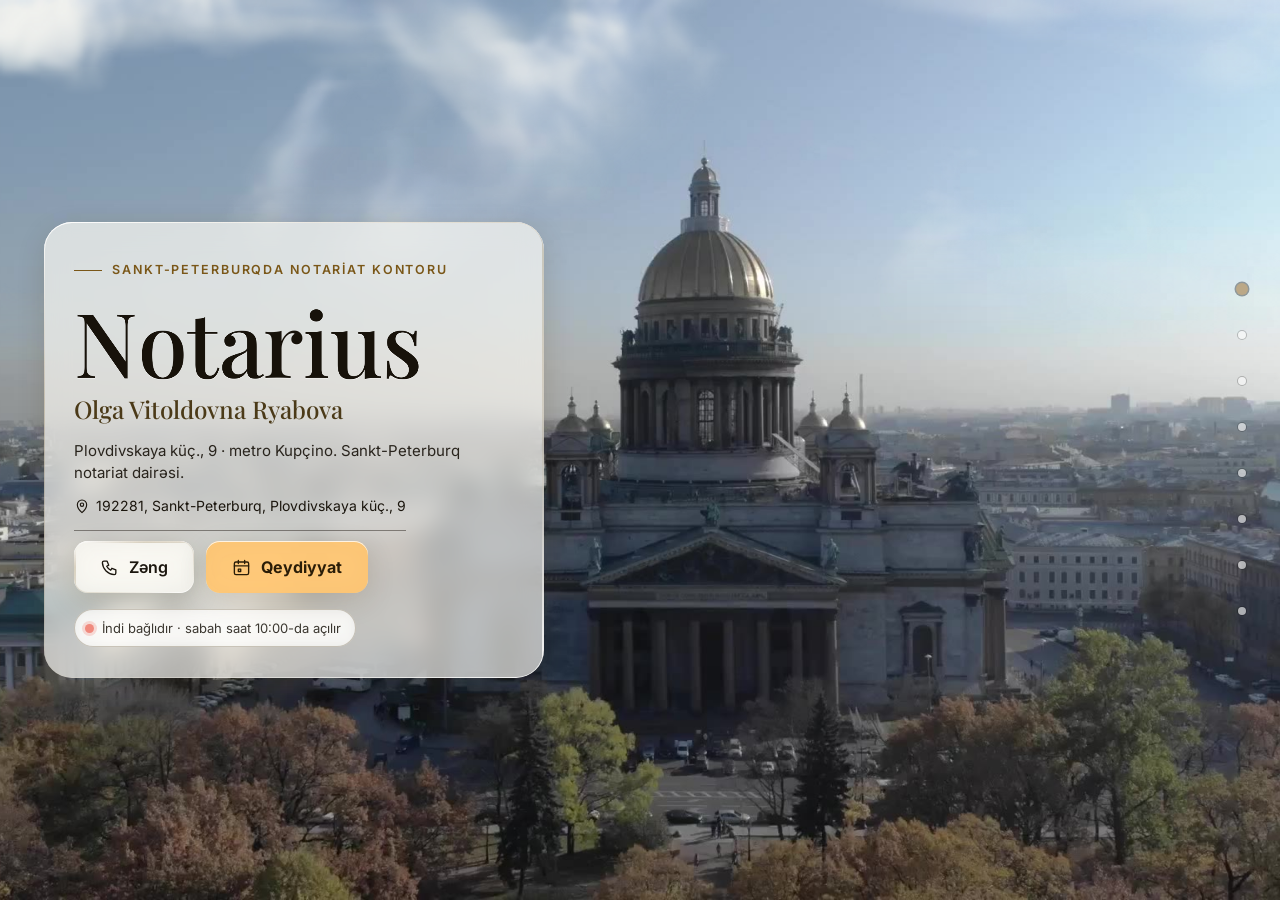
==== commit 489645e6: "Б-6 (п. 3.1 Стандартов ФНП): недостающие обязательные сведения — по реестру ФНП (data.notariat.ru, з" ====
--- a/az/index.html
+++ b/az/index.html
@@ -819,10 +819,14 @@
             <div class="creds">
               <div class="cred rv" style="--i:1"><span class="cic"><svg class="ico"><use href="#ico-hash"/></svg></span><div><small data-i18n="cred_reg">Reyestr nömrəsi</small><b>78/223-н/78</b></div></div>
               <div class="cred rv" style="--i:2"><span class="cic"><svg class="ico"><use href="#ico-shield"/></svg></span><div><small data-i18n="cred_lic">Lisenziya</small><b>№125, 23.04.1993</b></div></div>
-              <div class="cred rv" style="--i:3"><span class="cic"><svg class="ico"><use href="#ico-pin"/></svg></span><div><small data-i18n="cred_district">Notariat dairəsi</small><b data-i18n="cred_district_v">Sankt-Peterburq</b></div></div>
-              <div class="cred rv" style="--i:4"><span class="cic"><svg class="ico"><use href="#ico-users"/></svg></span><div><small data-i18n="cred_member">Palata üzvü</small><b>Sankt-Peterburq Notariat Palatası</b></div></div>
-              <div class="cred rv" style="--i:5"><span class="cic"><svg class="ico"><use href="#ico-card"/></svg></span><div><small data-i18n="cred_pay">Ödəniş</small><b class="pay-pills"><span class="pay-pill"><svg class="ico"><use href="#ico-cash"/></svg><span data-i18n="pay_cash">Nağd pul</span></span><span class="pay-pill"><svg class="ico"><use href="#ico-card"/></svg><span data-i18n="pay_card">Bank kartları</span></span><span class="pay-pill pay-logo"><img src="../img/pay/mir.svg" alt="Mir" width="53" height="16" loading="lazy" decoding="async"></span><span class="pay-pill pay-logo"><img src="../img/pay/sbp.svg" alt="SBP" width="35" height="20" loading="lazy" decoding="async"></span></b></div></div>
+              <div class="cred rv" style="--i:3"><span class="cic"><svg class="ico"><use href="#ico-scroll"/></svg></span><div><small data-i18n="cred_order">Səlahiyyət verilməsi haqqında əmr</small><b data-i18n="cred_order_v">23.06.1993 tarixli №207-к</b></div></div>
+              <div class="cred rv" style="--i:4"><span class="cic"><svg class="ico"><use href="#ico-pin"/></svg></span><div><small data-i18n="cred_district">Notariat dairəsi, RF subyekti</small><b data-i18n="cred_district_v">Sankt-Peterburq; Rusiya Federasiyasının subyekti — federal əhəmiyyətli Sankt-Peterburq şəhəri</b></div></div>
+              <div class="cred rv" style="--i:5"><span class="cic"><svg class="ico"><use href="#ico-users"/></svg></span><div><small data-i18n="cred_member">Palata üzvü</small><b><a href="https://78.notariat.ru/" target="_blank" rel="noopener">Sankt-Peterburq Notariat Palatası</a></b></div></div>
+              <div class="cred rv" style="--i:6"><span class="cic"><svg class="ico"><use href="#ico-globe"/></svg></span><div><small data-i18n="cred_fnp">Federal Notariat Palatası</small><b><a href="https://notariat.ru/" target="_blank" rel="noopener">notariat.ru</a></b></div></div>
+              <div class="cred rv" style="--i:7"><span class="cic"><svg class="ico"><use href="#ico-card"/></svg></span><div><small data-i18n="cred_pay">Ödəniş</small><b class="pay-pills"><span class="pay-pill"><svg class="ico"><use href="#ico-cash"/></svg><span data-i18n="pay_cash">Nağd pul</span></span><span class="pay-pill"><svg class="ico"><use href="#ico-card"/></svg><span data-i18n="pay_card">Bank kartları</span></span><span class="pay-pill pay-logo"><img src="../img/pay/mir.svg" alt="Mir" width="53" height="16" loading="lazy" decoding="async"></span><span class="pay-pill pay-logo"><img src="../img/pay/sbp.svg" alt="SBP" width="35" height="20" loading="lazy" decoding="async"></span></b></div></div>
+            
             </div>
+            <div class="info-links about-more rv" style="--i:8"><button class="ilink" type="button" data-modal="officialModal"><svg class="ico"><use href="#ico-scroll"/></svg><span data-i18n="off_btn">Rəsmi məlumatlar və keçidlər</span></button></div>
           </div>
         </div>
       </div></div>
@@ -1058,7 +1062,7 @@
             <p data-i18n="foot_disclaimer">Saytdakı məlumat məlumat xarakteri daşıyır və kütləvi oferta deyil. Tarif məbləğləri «Tariflər» bölməsindədir.</p>
             <p class="foot-demo"><span data-i18n="foot_demo">«V seti» veb-agentliyinin nümayiş layihəsi — notarius saytının necə ola biləcəyini göstərir. Bu, notariat kontorunun rəsmi saytı deyil.</span> <a href="https://kristall2002-art.github.io/vseti/" target="_blank" rel="noopener">vseti</a></p>
           </div>
-          <div class="fl"><a href="https://yandex.ru/maps/org/1414993983/" target="_blank" rel="noopener">Yandex Xəritələr</a><a href="../credits.html">Foto və video</a></div>
+          <div class="fl"><a href="https://yandex.ru/maps/org/1414993983/" target="_blank" rel="noopener">Yandex Xəritələr</a><a href="../credits.html">Foto və video</a><a href="#" data-modal="officialModal" data-i18n="foot_official">Rəsmi məlumatlar</a></div>
         </footer>
       </div></div>
     </section>
@@ -1128,6 +1132,24 @@
   </div>
 </div>
 
+<div class="modal" id="officialModal" role="dialog" aria-modal="true" aria-labelledby="offTitle">
+  <div class="mbox mbox-lg">
+    <button class="mclose" type="button" data-i18n-title="modal_close" title="Bağlamaq" aria-label="Bağlamaq"><svg class="ico"><use href="#ico-x"/></svg></button>
+    <div class="mhead"><span class="cic"><svg class="ico"><use href="#ico-scroll"/></svg></span><div><h3 id="offTitle" data-i18n="off_title">Rəsmi məlumatlar və keçidlər</h3><p class="msub" data-i18n="off_sub">FNP-nin notariuslar reyestri və rəsmi saytlar üzrə məlumata görə</p></div></div>
+    <div class="off">
+      <section><h4 data-i18n="off_s1h">Notariat dairəsi və Rusiya Federasiyasının subyekti</h4><p data-i18n="off_s1p">Sankt-Peterburq notariat dairəsi; Rusiya Federasiyasının subyekti — federal əhəmiyyətli Sankt-Peterburq şəhəri.</p></section>
+      <section><h4 data-i18n="off_s2h">Qəbul qrafiki</h4><p data-i18n="off_s2p">Qəbul saatları «Əlaqə» bölməsində və «İş saatları» pəncərəsində göstərilib. Qəbul qrafiki haqqında məlumat FNP-nin notariuslar reyestrində (notariusun kartında) da yerləşdirilib.</p><ul class="off-links"><li><a href="https://data.notariat.ru/directory/notary/4499" target="_blank" rel="noopener" data-i18n="off_r1">Notariuslar reyestri: notariusun kartı</a></li></ul></section>
+      <section><h4 data-i18n="off_s3h">Notarius olmadıqda onun əvəz edilməsi</h4><p data-i18n="off_s3p">FNP reyestrinin məlumatına görə, notarius olmadıqda notariat əməliyyatlarını aparmağa səlahiyyətli kontor əməkdaşı — Natalia Vasilievna Salnikova.</p></section>
+      <section><h4 data-i18n="off_s4h">Notariusun kontordan kənara çağırılması</h4><p data-i18n="off_s4p">Notarius əməliyyatı kontordan kənarda — evdə, xəstəxanada, təşkilatda apara bilər. Çağırmaq üçün +7 (812) 708-19-17 nömrəsinə zəng edin və ya 03200191@npspb.ru ünvanına yazın: vaxt və şərtlər əvvəlcədən razılaşdırılır. Çıxış zamanı federal tarif 1,5 dəfə artırılır, regional tarif çıxışın hər saatı üçün tutulur, faktiki nəqliyyat xərcləri əvəz olunur — «Tariflər» bölməsinə baxın.</p></section>
+      <section><h4 data-i18n="off_s5h">Notariusa elektron formada müraciət</h4><p data-i18n="off_s5p">«Qəbula yazılmaq» forması poçt proqramınızda 03200191@npspb.ru ünvanına məktub hazırlayır. Notariusa FNP saytındakı forma vasitəsilə də mesaj göndərmək olar.</p><ul class="off-links"><li><a href="https://data.notariat.ru/feedback/send_notary/4499/" target="_blank" rel="noopener" data-i18n="off_l_fb">FNP saytında notariusa müraciət forması</a></li></ul></section>
+      <section><h4 data-i18n="off_s6h">Federal Notariat Palatasının və Sankt-Peterburq Notariat Palatasının saytları</h4><ul class="off-links"><li><a href="https://notariat.ru/" target="_blank" rel="noopener" data-i18n="off_l_fnp">Federal Notariat Palatası — notariat.ru</a></li><li><a href="https://78.notariat.ru/" target="_blank" rel="noopener" data-i18n="off_l_np">Sankt-Peterburq Notariat Palatası — 78.notariat.ru</a></li></ul></section>
+      <section><h4 data-i18n="off_s7h">FNP-nin açıq reyestrləri və xidmətləri</h4><ul class="off-links"><li><a href="https://data.notariat.ru/directory/notary/4499" target="_blank" rel="noopener" data-i18n="off_r1">Notariuslar reyestri: notariusun kartı</a></li><li><a href="https://notariat.ru/ru-ru/help/servis-proverki-doverennostej/" target="_blank" rel="noopener" data-i18n="off_r2">Etibarnamələrin yoxlanması xidməti</a></li><li><a href="https://notariat.ru/ru-ru/help/reestr-otmenennyh-doverennostej/" target="_blank" rel="noopener" data-i18n="off_r3">Ləğv edilmiş etibarnamələrin reyestri</a></li><li><a href="https://notariat.ru/ru-ru/help/reestr-uvedomlenij-o-zaloge-dvizhimogo-imushestva/" target="_blank" rel="noopener" data-i18n="off_r4">Daşınan əmlakın girovu haqqında bildirişlər reyestri</a></li><li><a href="https://notariat.ru/ru-ru/help/rozysk-naslednikov/" target="_blank" rel="noopener" data-i18n="off_r5">Varislərin axtarışı</a></li><li><a href="https://notariat.ru/ru-ru/help/probate-cases/" target="_blank" rel="noopener" data-i18n="off_r6">Miras işləri reyestri</a></li><li><a href="https://notariat.ru/ru-ru/help/proverit-qr-kod-na-notarialnom-dokumente/" target="_blank" rel="noopener" data-i18n="off_r7">Notariat sənədindəki QR-kodun yoxlanması</a></li></ul></section>
+      <section><h4 data-i18n="off_s8h">Ədliyyə Nazirliyi</h4><ul class="off-links"><li><a href="https://minjust.gov.ru/ru/" target="_blank" rel="noopener" data-i18n="off_m1">Rusiya Federasiyasının Ədliyyə Nazirliyi — minjust.gov.ru</a></li><li><a href="https://to78.minjust.gov.ru/ru/" target="_blank" rel="noopener" data-i18n="off_m2">Rusiya Ədliyyə Nazirliyinin Sankt-Peterburq və Leninqrad vilayəti üzrə Baş İdarəsi — to78.minjust.gov.ru</a></li></ul></section>
+      <section><h4 data-i18n="off_s9h">Ən yaxın notariat kontoru</h4><p data-i18n="off_s9p">Eyni binada (Plovdivskaya küç., 9) başqa notarius qəbul edir — tel. +7 (812) 708-19-21 (FNP reyestrinin məlumatına görə). Dairənin digər notariusları FNP-nin notariuslar reyestrindədir.</p><ul class="off-links"><li><a href="https://data.notariat.ru/directory/notary/?address=%D0%9F%D0%BB%D0%BE%D0%B2%D0%B4%D0%B8%D0%B2%D1%81%D0%BA%D0%B0%D1%8F" target="_blank" rel="noopener" data-i18n="off_l_reg">FNP reyestrində Sankt-Peterburq notariusları</a></li></ul></section>
+    </div>
+  </div>
+</div>
+
 <div class="modal" id="svcModal" role="dialog" aria-modal="true" aria-labelledby="svcTitle">
   <div class="mbox mbox-lg">
     <button class="mclose" type="button" data-i18n-title="modal_close" title="Bağlamaq" aria-label="Bağlamaq"><svg class="ico"><use href="#ico-x"/></svg></button>
@@ -1138,7 +1160,7 @@
   </div>
 </div>
 
-<script>window.SITE = {"slug":"ryabova","lang":"az","langs":["ru","en","uz","tg","kg","az","zh"],"base":"../","name":"Olga Vitoldovna Ryabova","name_ru":"Рябова Ольга Витольдовна","short_name":"Notarius Ryabova","url":"https://kristall2002-art.github.io/etalon-b-ryabova/az/","form_to":"03200191@npspb.ru","hours":{"mon":"10:00–17:00","tue":"11:00–18:00","wed":"","thu":"10:00–17:00","fri":"10:00–17:00","sat":"","sun":"","noappt":["wed"]},"phones":["+7 (812) 708-19-17"],"email":"03200191@npspb.ru","lat":59.8414922,"lon":30.3906568,"i18n":{"ru":{"_name":"Русский","_flag":"RU","nav_home":"Главная","nav_services":"Услуги","nav_about":"О нотариусе","nav_how":"Порядок приёма","nav_reviews":"Отзывы","nav_faq":"Вопросы","nav_contacts":"Контакты","nav_book":"Записаться","menu_all_services":"Все категории услуг","menu_pick":"Выберите категорию — откроется список действий","theme_toggle":"Тёмная / светлая тема","lang_label":"Язык","hero_kicker":"Нотариальная контора в Санкт-Петербурге","hero_notary":"Нотариус","hero_sub":"ул. Пловдивская, 9 · м. Купчино. Санкт-Петербургский нотариальный округ.","btn_book":"Записаться на приём","btn_services":"Все услуги","status_open":"Открыто сейчас","status_closed":"Сейчас закрыто","status_until":"до {t}","status_opens":"откроется {d} в {t}","status_today":"сегодня","status_tomorrow":"завтра","stat_years":"лет практики","stat_services":"видов услуг","stat_rating":"рейтинг на Яндекс.Картах","stat_langs":"языков на сайте","services_kicker":"Нотариальные услуги","services_title":"Чем мы можем помочь","services_desc":"Десять направлений и более 70 нотариальных действий. Нажмите на категорию, чтобы увидеть полный список.","svc_items":"действий","svc_open":"Открыть список","svc_book_this":"Записаться по этой услуге","svc_hint":"Нажмите на услугу — она подставится в форму записи","cat_realty":"Недвижимость и ипотека","cat_realty_d":"Сделки с квартирами, долями, залогом и рентой","cat_inherit":"Наследство и завещания","cat_inherit_d":"Завещания, наследственные дела, свидетельства о праве","cat_family":"Семья и брак","cat_family_d":"Брачный договор, алименты, материнский капитал, согласия","cat_power":"Доверенности","cat_power_d":"Любые доверенности, включая машиночитаемые","cat_business":"Бизнес и ООО","cat_business_d":"Доли, уставы, протоколы, опционы","cat_certify":"Свидетельствования","cat_certify_d":"Подписи, копии, переводы, факты","cat_deposit":"Депозит и обеспечение","cat_deposit_d":"Расчёты через нотариуса, залог движимого имущества","cat_statements":"Заявления и передача документов","cat_statements_d":"Официальная передача заявлений и документов","cat_digital":"Электронные и дистанционные услуги","cat_digital_d":"Онлайн-формат нотариальных действий","cat_other":"Прочие действия и выезд","cat_other_d":"Консультации, выезд, корпоративное обслуживание","about_kicker":"О нотариусе","about_title":"Сведения о нотариусе","about_p1":"Рябова Ольга Витольдовна — нотариус Санкт-Петербургского нотариального округа. Реестровый номер 78/223-н/78, лицензия №125 от 23.04.1993, приказ №207-к от 23.06.1993 (Управление юстиции Ленгорисполкома).","about_p2":"Контора находится по адресу ул. Пловдивская, 9 — Фрунзенский район, Купчино. Нотариус и сотрудники конторы разъясняют правовые последствия каждого действия, проверяют документы и помогают выбрать форму сделки, которая защитит ваши интересы.","about_p3":"Нотариус удостоверяет сделки, доверенности и завещания, ведёт наследственные дела, свидетельствует подлинность подписей и верность копий, подаёт документы в Росреестр и ФНС в электронном виде.","cred_reg":"Реестровый номер","cred_lic":"Лицензия","cred_member":"Член палаты","cred_pay":"Оплата","about_quote":"Нотариальный акт — это защита ваших прав сегодня и уверенность в завтрашнем дне.","how_kicker":"Шаг за шагом","how_title":"Порядок приёма","how_desc":"Понятный процесс в пять шагов — от звонка до готового документа.","step1_t":"Запись","step1_d":"Позвоните или оставьте заявку на сайте. Уточните услугу и удобное время.","step2_t":"Документы","step2_d":"Подготовьте документы по списку, который сообщат при записи. Оригиналы обязательны.","step3_t":"Консультация","step3_d":"Нотариус разъяснит правовые последствия, проверит документы и личности сторон.","step4_t":"Удостоверение","step4_d":"Подписание документа в присутствии нотариуса и совершение удостоверительной надписи.","step5_t":"Результат","step5_d":"Вы получаете готовый документ. При необходимости — электронная подача в Росреестр.","reviews_kicker":"Отзывы","reviews_title":"Что говорят клиенты","reviews_src":"По материалам отзывов на Яндекс.Картах и 2ГИС. Оценка — 4.4 из 5 по 33 отзывам.","reviews_link":"Все отзывы на Яндекс.Картах","reviews_gis":"Отзывы на 2ГИС","reviews_demo_note":"Демонстрационное наполнение: тексты отзывов — примеры оформления. Реальные отзывы подтягиваются с Яндекс.Карт и 2ГИС — ссылка ниже.","review_sample":"Пример оформления","review_real":"Реальный отзыв","reviews_count":"33 отзывов","badge_reviews":"33 отзывов на Яндекс.Картах","badge_hint":"Открыть отзывы на Яндекс.Картах","faq_kicker":"Вопросы и ответы","faq_title":"Частые вопросы","faq_desc":"Если не нашли ответ — позвоните +7 (812) 708-19-17, подскажем.","faq_more":"","faq1_q":"Нужна ли предварительная запись?","faq1_a":"Рекомендуем записаться заранее по телефону +7 (812) 708-19-17 или через форму на сайте — так вы не будете ждать в очереди. Часы приёма: Пн 10:00–17:00; Вт 11:00–18:00; Ср — нет приёма; Чт 10:00–17:00; Пт 10:00–17:00; Сб, Вс — выходной.","faq2_q":"Какие документы взять с собой?","faq2_a":"Всегда — паспорт каждого участника. Остальное зависит от действия: для сделки с недвижимостью — правоустанавливающие документы, для доверенности — данные представителя, для наследства — свидетельство о смерти и документы о родстве. Точный список сообщат при записи.","faq3_q":"Можно ли оплатить картой?","faq3_a":"Наличные и банковские карты.","faq4_q":"Работаете ли по субботам?","faq4_a":"Нет, суббота и воскресенье — выходные дни.","faq5_q":"Можно ли вызвать нотариуса на дом или в больницу?","faq5_a":"Да, выезд нотариуса возможен — на дом, в больницу, в офис организации. Время и условия выезда согласуются по телефону +7 (812) 708-19-17.","faq6_q":"Подаёте ли документы в Росреестр?","faq6_a":"Да. После удостоверения сделки нотариус направляет документы в Росреестр в электронном виде — без визита в МФЦ и с сокращённым сроком регистрации.","faq7_q":"Сколько стоит нотариальное действие?","faq7_a":"Нотариальный тариф устанавливается законом и палатой и состоит из федерального и регионального тарифов; к ним добавляется возмещение необходимых расходов нотариуса. Размеры по самым частым действиям и перечень льгот — в разделе «Тарифы». Итоговую сумму по вашему действию называет нотариус при записи.","faq8_q":"Как добраться до конторы?","faq8_a":"Адрес: ул. Пловдивская, 9, Фрунзенский район, Купчино. Метро: Купчино. Нажмите на адрес в любом месте сайта — откроется Яндекс.Карта с маршрутом.","faq9_q":"Что делать, если участник сделки не говорит по-русски?","faq9_a":"Нотариальное действие совершается на русском языке. Если участник не владеет русским, потребуется переводчик — его участие и данные указываются в документе. Договоритесь об этом заранее при записи.","faq10_q":"Нужно ли присутствие того, на кого оформляется доверенность?","faq10_a":"Нет. Для доверенности достаточно присутствия доверителя с паспортом; о представителе нужны паспортные данные. Представитель получает доверенность позже — лично или через доверителя.","contacts_kicker":"Контакты","contacts_title":"Как нас найти","lbl_address":"Адрес","lbl_metro":"Метро","lbl_phone":"Телефоны","lbl_email":"Почта","lbl_hours":"Часы приёма","lbl_payment":"Оплата","btn_route":"Проложить маршрут","btn_map":"Открыть на Яндекс.Картах","hours_mf":"Пн–Пт","hours_sat":"Сб","hours_sun":"Вс","form_title":"Записаться на приём","form_desc":"Заполните форму — откроется ваш почтовый клиент с готовым письмом. Или позвоните +7 (812) 708-19-17.","f_name":"Ваше имя","f_phone":"Телефон","f_lang":"Язык обращения","f_service":"Услуга","f_service_ph":"Выберите категорию услуги","f_time":"Удобное время","f_time_ph":"Например: вторник после 15:00","f_comment":"Комментарий","f_comment_ph":"Кратко опишите задачу","f_submit":"Отправить заявку","f_note":"Нажимая кнопку, вы открываете письмо в своём почтовом приложении — проверьте и отправьте его.","f_err_name":"Укажите имя","f_err_phone":"Укажите телефон в формате +7 …","f_err_service":"Выберите услугу","f_sent":"Письмо сформировано и открыто в почтовой программе. Если оно не открылось (например, на телефоне нет почты) — скопируйте адрес и напишите нам вручную или позвоните +7 (812) 708-19-17.","mail_subject":"Запись к нотариусу — Нотариус Рябова","mail_intro":"Заявка на приём с сайта Нотариус Рябова","bar_route":"Маршрут","bar_call":"Позвонить","bar_write":"Написать","bar_book":"Записаться","bar_hours":"Часы","bar_tg":"Telegram","bar_mail":"Почта","hm_title":"Часы работы","hm_today":"сегодня","hm_closed":"выходной","hm_outside":"Вне часов приёма","hm_outside_text":"Оставьте заявку через форму на сайте или напишите на почту — ответим в ближайший рабочий день.","day_mon":"Понедельник","day_tue":"Вторник","day_wed":"Среда","day_thu":"Четверг","day_fri":"Пятница","day_sat":"Суббота","day_sun":"Воскресенье","modal_close":"Закрыть","foot_rights":"© 2026 Нотариус Рябова. Санкт-Петербургский нотариальный округ. Реестровый номер 78/223-н/78.","foot_disclaimer":"Информация на сайте носит справочный характер и не является публичной офертой. Размеры тарифов — в разделе «Тарифы».","foot_made":"Сайт создан на основе открытых данных Федеральной нотариальной палаты, Яндекс.Карт и 2ГИС.","foot_demo":"Демонстрационный проект веб-агентства «в сети» — показывает, каким может быть сайт нотариуса. Это не официальный сайт нотариальной конторы.","meta_title":"Нотариус Рябова О. В. — ул. Пловдивская, 9, СПб","meta_title_short":"Нотариус Рябова О. В. — Санкт-Петербург","meta_desc":"Нотариус Рябова О. В., ул. Пловдивская, 9. Пн 10:00–17:00; Вт 11:00–18:00; Ср — нет приёма; Чт 10:00–17:00; Пт 10:00–17:00; Сб, Вс — выходной. Наследство, доверенности, сделки, ООО. Запись: +7 (812) 708-19-17.","meta_desc_short":"Нотариус Рябова О. В., ул. Пловдивская, 9. Наследство, доверенности, сделки с недвижимостью, ООО. Запись: +7 (812) 708-19-17.","val_okrug":"Санкт-Петербургский нотариальный округ","val_okrug_gen":"Санкт-Петербургского нотариального округа","metro_prefix":"м. ","aria_menu":"Меню","aria_sections":"Разделы","aria_quick":"Быстрые действия","aria_map":"Карта: ул. Пловдивская, 9","img_alt":"Санкт-Петербург, Фрунзенский район, Купчино","lang_switch":"Языки сайта","mail_lbl_notary":"Нотариус","mail_lbl_name":"Имя","mail_lbl_phone":"Телефон","mail_lbl_lang":"Язык обращения","mail_lbl_service":"Услуга","mail_lbl_time":"Удобное время","mail_lbl_comment":"Комментарий","mail_lbl_site":"Сайт","lbl_messengers":"Мессенджеры","status_docs_last":"документы принимают до {t}","status_docs_over":"приём документов на сегодня закончен","info_title":"Материалы конторы","info_sub":"Тексты и документы нотариальной конторы","info_tariffs":"Тарифы","info_docs":"Какие документы нужны","info_articles":"Разъяснения нотариуса","info_useful":"Полезная информация","info_pdn":"Обработка персональных данных","info_file":"Скачать","info_ru_note":"","info_open":"Открыть","foot_photos":"Фото фонов","a11y_bigger":"Крупнее","a11y_smaller":"Мельче","a11y_contrast":"Для слабовидящих","book_pick_title":"Как удобнее записаться?","book_mail":"Написать на почту","hours_line":"Пн 10:00–17:00; Вт 11:00–18:00; Ср — нет приёма; Чт 10:00–17:00; Пт 10:00–17:00; Сб, Вс — выходной","hm_noappt":"нет приёма","pay_cash":"Наличные","pay_card":"Банковские карты","brand_role":"Нотариус","cb_btn":"Заказать обратный звонок","cb_title":"Заказать обратный звонок","cb_sub":"Оставьте номер — откроется письмо нотариусу с просьбой перезвонить.","cb_back":"Назад","f_email":"Почта","f_optional":"необязательно","f_err_email":"Проверьте адрес почты","cb_service":"Какая услуга нужна","cb_service_ph":"Выберите услугу","cb_service_other":"Консультация / не знаю","cb_time":"Удобное время для звонка","cb_time_ph":"Например: завтра после 15:00","cb_submit":"Заказать звонок","cb_note":"Нажимая кнопку, вы открываете письмо в своём почтовом приложении — проверьте и отправьте его.","cb_sent":"Письмо сформировано и открыто в почтовой программе. Если оно не открылось (например, на телефоне нет почты) — скопируйте адрес и напишите нам вручную или позвоните +7 (812) 708-19-17.","mail_cb_subject":"Просьба перезвонить — Нотариус Рябова","mail_cb_intro":"Прошу перезвонить мне","mail_cb_about":"по вопросу","mail_cb_time":"Удобное время для звонка","mail_lbl_email":"Почта","mail_modal_title":"Написать на почту","mail_modal_sub":"Заполните форму — откроется ваша почтовая программа с готовым письмом нотариусу.","mail_addr_lbl":"Адрес для писем","mail_copy":"Скопировать адрес","mail_copied":"Адрес скопирован","tel_title":"Позвонить","tel_sub":"Звоните в часы приёма — ответим на вопросы и запишем на приём.","phone_common":"общий телефон конторы","cred_district":"Нотариальный округ","cred_district_v":"Санкт-Петербург","nav_tariffs":"Тарифы","info_tariffs_btn":"Тарифы и льготы","tf_kicker":"Стоимость нотариальных действий","tf_title":"Нотариальные тарифы и льготы","tf_lead":"Нотариальный тариф устанавливается законом и Нотариальной палатой Санкт-Петербурга и состоит из федерального и регионального тарифов. Размеры по самым частым действиям — по состоянию на 18.10.2026.","tf_t_title":"Размеры тарифов по самым частым действиям","tf_th_act":"Нотариальное действие","tf_th_fed":"Федеральный тариф","tf_th_reg":"Региональный тариф (Санкт-Петербург)","tf_a1":"Удостоверение завещания","tf_a2":"Доверенность на ведение дела в суде, подачу и получение документов","tf_a3":"Доверенность на право пользования и распоряжения имуществом","tf_a4":"Доверенность от юридического лица","tf_a5":"Согласие на выезд ребёнка за границу","tf_a6":"Брачный договор","tf_a7":"Соглашение об уплате алиментов","tf_a8":"Сделка по отчуждению недвижимого имущества (например, купля-продажа)","tf_a9":"Свидетельство о праве на наследство","tf_a10":"Свидетельствование подлинности подписи","tf_a11":"Свидетельствование верности копий документов","tf_a12":"Свидетельствование верности перевода","tf_a13":"Купля-продажа и залог доли в уставном капитале ООО","tf_a14":"Совершение нотариального действия на выезде","tf_f3":"100 ₽ — детям, супругу, родителям, полнородным братьям и сёстрам; 500 ₽ — другим лицам. На автомобиль: 250 ₽ и 400 ₽ соответственно.","tf_f_sum":"по сумме сделки (расчёт — ниже)","tf_f_inh":"0,3 % стоимости имущества — детям, супругу, родителям, полнородным братьям и сёстрам наследодателя (не более 100 000 ₽); 0,6 % — другим наследникам (не более 1 000 000 ₽).","tf_f_trip":"увеличивается в 1,5 раза","tf_r4":"4 500 ₽; в порядке передоверия — 4 800 ₽","tf_r9":"9 000 ₽ — недвижимое имущество; 4 000 ₽ — иное имущество, кроме недвижимого (с каждого наследника за каждый объект). Вклады: до 2 000 ₽ — 500 ₽; 2 000–20 000 ₽ — 1 500 ₽; свыше 20 000 ₽ — 3 000 ₽.","tf_r10":"1 400 ₽ — физическое лицо; 2 800 ₽ — юридическое лицо или представитель физического лица","tf_per_page":"за страницу","tf_per_page_tr":"за страницу перевода","tf_r13":"25 000 ₽ — физические лица; 32 000 ₽ — юридические лица","tf_r14":"За каждый час выезда: 2 000 ₽ — доверенности на получение пенсии, по вопросам оформления инвалидности, субсидий и другим социально значимым вопросам; 5 000 ₽ — иные действия; 6 000 ₽ — действия, связанные с предпринимательской деятельностью и осуществлением корпоративных прав.","tf_table_note":"К сумме федерального и регионального тарифов добавляется возмещение необходимых расходов нотариуса (государственные пошлины, платные сведения и документы, услуги оценщиков, экспертов), а при выезде — фактических транспортных расходов (ст. 22 Основ законодательства о нотариате). Полные таблицы по всем нотариальным действиям — на сайте Нотариальной палаты Санкт-Петербурга.","tf_calc_sum":"Расчёт федерального тарифа по сумме сделки","tf_c1h":"Отчуждение недвижимого имущества, когда нотариальная форма не обязательна (ст. 22.1 Основ)","tf_c1a":"Супругу, родителям, детям, внукам: до 10 млн ₽ — 3 000 ₽ + 0,2 % суммы сделки; свыше 10 млн ₽ — 23 000 ₽ + 0,1 % суммы сверх 10 млн ₽, но не более 50 000 ₽.","tf_c1b":"Другим лицам: до 1 млн ₽ — 3 000 ₽ + 0,4 % суммы сделки; 1–10 млн ₽ — 7 000 ₽ + 0,2 % суммы сверх 1 млн ₽; свыше 10 млн ₽ — 25 000 ₽ + 0,1 % суммы сверх 10 млн ₽ (для жилых помещений и земельных участков под жилыми домами — не более 100 000 ₽).","tf_c1c":"Если оценка недвижимого имущества ниже его кадастровой стоимости, тариф считается от кадастровой стоимости.","tf_c2h":"Нотариальная форма обязательна по закону (ст. 333.24 НК РФ)","tf_c2a":"Федеральный тариф равен государственной пошлине. Например, за удостоверение договора, предмет которого подлежит оценке, — 0,5 % суммы договора, но не менее 300 ₽ и не более 20 000 ₽.","tf_c3h":"Купля-продажа и залог доли в уставном капитале ООО (ст. 333.24 НК РФ)","tf_c3a":"До 1 млн ₽ — 0,5 % суммы договора, но не менее 1 500 ₽; 1–10 млн ₽ — 5 000 ₽ + 0,3 % суммы сверх 1 млн ₽; свыше 10 млн ₽ — 32 000 ₽ + 0,15 % суммы сверх 10 млн ₽, но не более 150 000 ₽.","tf_how_h":"Из чего складывается плата","tf_how_1":"Федеральный тариф. Его размер определяют Основы законодательства о нотариате (ст. 22, 22.1) и Налоговый кодекс (ст. 333.24): если нотариальная форма обязательна по закону, он равен государственной пошлине.","tf_how_2":"Региональный тариф. На сайте палаты он назван «тарифами на услуги правового и технического характера» (в Стандартах ФНП — «плата за услуги правового и технического характера»). Размер устанавливает Нотариальная палата Санкт-Петербурга в пределах предельных размеров, определённых Федеральной нотариальной палатой.","tf_ben_h":"Льготы","tf_ben_lead":"Федеральный тариф (ст. 333.35 и 333.38 НК РФ; льготы по государственной пошлине действуют и при обращении к нотариусу, занимающемуся частной практикой, — ст. 22 Основ):","tf_b1":"Инвалиды I и II группы, дети-инвалиды, инвалиды с детства — 50 % федерального тарифа по всем видам действий.","tf_b2":"Физические лица не платят федеральный тариф за удостоверение доверенности на получение пенсий и пособий и завещания в пользу Российской Федерации, её субъектов и муниципальных образований.","tf_b3":"Свидетельство о праве на наследство: без федерального тарифа — несовершеннолетние наследники, опекаемые лица с психическими расстройствами, наследники, проживавшие вместе с наследодателем в унаследованном жилье, а также при наследовании вкладов, денежных средств на счетах, страховых сумм и пенсий.","tf_b4":"Члены семьи и близкие родственники — 50 % федерального тарифа за удостоверение договоров дарения недвижимого имущества между ними.","tf_b5":"Герои Советского Союза, Герои Российской Федерации, полные кавалеры ордена Славы, ветераны и инвалиды Великой Отечественной войны, бывшие узники фашистских концлагерей, гетто и военнопленные — освобождены (ст. 333.35, п. 1, пп. 11 и 12).","tf_b6":"Физические лица, нуждающиеся в улучшении жилищных условий, — при сделках по приобретению жилья за счёт бюджетных выплат; физические лица — при отчуждении жилья в аварийном доме, подлежащем сносу (если удостоверение обязательно).","tf_ben_reg_lead":"Региональный тариф (Приложение 2 к приказу Минюста России от 12.09.2023 № 253, в ред. приказа от 01.12.2025 № 326):","tf_br1":"100 % — ветераны и инвалиды Великой Отечественной войны, бывшие узники и военнопленные; дети-сироты, дети-инвалиды, дети, оставшиеся без попечения родителей; несовершеннолетние при отчуждении недвижимого имущества (пропорционально их доле); участники специальной военной операции и члены их семей — по перечню приказа.","tf_br2":"50 % — инвалиды I группы; при сделках по переселению из аварийного жилищного фонда по государственным, региональным и муниципальным программам — 50 % регионального тарифа за удостоверение отчуждения недвижимого имущества.","tf_ben_more":"Полный перечень льгот — на странице «Льготы» сайта Нотариальной палаты Санкт-Петербурга.","tf_src_h":"Источники","tf_src_asof":"Данные по состоянию на 18.10.2026.","tf_s1":"Региональные тарифы, Санкт-Петербург (Нотариальная палата Санкт-Петербурга)","tf_s2":"Региональные тарифы (Федеральная нотариальная палата)","tf_s3":"Федеральные тарифы: НК РФ и Основы (Нотариальная палата Санкт-Петербурга)","tf_s4":"Льготы (Нотариальная палата Санкт-Петербурга)","tf_s5":"Основы законодательства о нотариате, ст. 22 и 22.1","tf_s6":"Налоговый кодекс, ст. 333.24","tf_s7":"Налоговый кодекс, ст. 333.35","tf_s8":"Налоговый кодекс, ст. 333.38","tf_s9":"Приложение 2 к приказу Минюста России от 12.09.2023 № 253 (PDF)","tf_src_note":"Итоговую сумму по вашему действию называет нотариус при записи: она зависит от вида действия, суммы сделки и права на льготы.","tf_l_fed":"Федеральный","tf_l_reg":"Региональный"},"az":{"_name":"Azərbaycanca","_flag":"AZ","nav_home":"Ana səhifə","nav_services":"Xidmətlər","nav_about":"Notarius haqqında","nav_how":"Qəbul qaydası","nav_reviews":"Rəylər","nav_faq":"Suallar","nav_contacts":"Əlaqə","nav_book":"Qeydiyyat","menu_all_services":"Bütün xidmət kateqoriyaları","menu_pick":"Kateqoriyanı seçin — əməliyyatların siyahısı açılacaq","theme_toggle":"Qaranlıq / işıqlı mövzu","lang_label":"Dil","hero_kicker":"Sankt-Peterburqda notariat kontoru","hero_notary":"Notarius","hero_sub":"Plovdivskaya küç., 9 · metro Kupçino. Sankt-Peterburq notariat dairəsi.","btn_book":"Qəbula yazılmaq","btn_services":"Bütün xidmətlər","status_open":"İndi açıqdır","status_closed":"İndi bağlıdır","status_until":"{t}-dək","status_opens":"{d} saat {t}-da açılır","status_today":"bu gün","status_tomorrow":"sabah","stat_years":"il təcrübə","stat_services":"xidmət növü","stat_rating":"Yandex Xəritələrdə reytinq","stat_langs":"dil","services_kicker":"Notariat xidmətləri","services_title":"Necə kömək edə bilərik","services_desc":"On istiqamət və 70-dən çox notariat əməliyyatı. Tam siyahını görmək üçün kateqoriyaya klikləyin.","svc_items":"əməliyyat","svc_open":"Siyahını açmaq","svc_book_this":"Bu xidmətə yazılmaq","svc_hint":"Xidmətə klikləyin — o, qeydiyyat formasına yazılacaq","cat_realty":"Daşınmaz əmlak və ipoteka","cat_realty_d":"Mənzil, pay, girov və renta əqdləri","cat_inherit":"Miras və vəsiyyətnamə","cat_inherit_d":"Vəsiyyətnamələr, miras işləri, miras hüququ şəhadətnaməsi","cat_family":"Ailə və nikah","cat_family_d":"Nikah müqaviləsi, aliment, analıq kapitalı, razılıqlar","cat_power":"Etibarnamələr","cat_power_d":"İstənilən etibarnamə, o cümlədən maşınla oxunan elektron etibarnamə (MChD)","cat_business":"Biznes və MMC","cat_business_d":"Paylar, nizamnamələr, protokollar, opsionlar","cat_certify":"Təsdiqləmələr","cat_certify_d":"İmza, surət, tərcümə, faktlar","cat_deposit":"Depozit və təminat","cat_deposit_d":"Notarius vasitəsilə hesablaşma, daşınar əmlakın girovu","cat_statements":"Ərizələr və sənədlərin təqdimi","cat_statements_d":"Ərizə və sənədlərin rəsmi təqdim edilməsi","cat_digital":"Elektron və məsafədən xidmətlər","cat_digital_d":"Notariat əməliyyatlarının onlayn formatı","cat_other":"Digər əməliyyatlar və səfər","cat_other_d":"Məsləhət, evə səfər, korporativ xidmət","about_kicker":"Notarius haqqında","about_title":"Notarius haqqında məlumat","about_p1":"Olga Vitoldovna Ryabova — Sankt-Peterburq notariat dairəsi notariusudur. Reyestr nömrəsi 78/223-н/78, lisenziya №125, 23.04.1993, 23.06.1993 tarixli №207-к əmri.","about_p2":"Kontor Plovdivskaya küç., 9 ünvanında yerləşir — Frunze rayonu, Kupçino. Notarius və kontorun əməkdaşları hər bir əməliyyatın hüquqi nəticələrini izah edir, sənədləri yoxlayır və maraqlarınızı qoruyacaq əqd formasını seçməyə kömək edir.","about_p3":"Notarius əqdləri, etibarnamələri və vəsiyyətnamələri təsdiq edir, miras işlərini aparır, imzaların həqiqiliyini və surətlərin düzgünlüyünü təsdiqləyir, sənədləri Rosreestr-ə və Vergi Xidmətinə (FNS) elektron şəkildə təqdim edir.","cred_reg":"Reyestr nömrəsi","cred_lic":"Lisenziya","cred_member":"Palata üzvü","cred_pay":"Ödəniş","about_quote":"Notariat aktı — bu gün hüquqlarınızın müdafiəsi və sabaha inamdır.","how_kicker":"Addım-addım","how_title":"Qəbul qaydası","how_desc":"Zəngdən hazır sənədə qədər — beş addım.","step1_t":"Qeydiyyat","step1_d":"Zəng edin və ya saytda sorğu qoyun. Xidməti və əlverişli vaxtı dəqiqləşdirin.","step2_t":"Sənədlər","step2_d":"Qeydiyyat zamanı bildirilən siyahı üzrə sənədləri hazırlayın. Əsli mütləqdir.","step3_t":"Məsləhət","step3_d":"Notarius hüquqi nəticələri izah edir, sənədləri və tərəflərin şəxsiyyətini yoxlayır.","step4_t":"Təsdiq","step4_d":"Sənəd notariusun iştirakı ilə imzalanır və təsdiq qeydi edilir.","step5_t":"Nəticə","step5_d":"Hazır sənədi alırsınız. Lazım olduqda — Rosreestr-ə elektron təqdimat.","reviews_kicker":"Rəylər","reviews_title":"Müştərilər nə deyir","reviews_src":"Yandex Xəritələr və 2GIS rəyləri əsasında. Qiymət — 33 rəy üzrə 5-dən 4.4.","reviews_link":"Yandex Xəritələrdə bütün rəylər","reviews_gis":"2GIS-də rəylər","reviews_demo_note":"Nümayiş məzmunu: rəy mətnləri — tərtibat nümunələridir. Real rəylər Yandex Xəritələr və 2GIS-dən götürülür — keçid aşağıdadır.","review_sample":"Tərtibat nümunəsi","review_real":"Real rəy","reviews_count":"33 rəy","badge_reviews":"Yandex Xəritələrdə 33 rəy","badge_hint":"Yandex Xəritələrdə rəyləri açmaq","faq_kicker":"Sual-cavab","faq_title":"Tez-tez verilən suallar","faq_desc":"Cavab tapmadınız — +7 (812) 708-19-17 nömrəsinə zəng edin.","faq_more":"","faq1_q":"Əvvəlcədən qeydiyyat lazımdır?","faq1_a":"Növbədə gözləməmək üçün +7 (812) 708-19-17 telefonu və ya saytdakı forma ilə əvvəlcədən qeydiyyatdan keçməyi tövsiyə edirik. Qəbul saatları: B.e. 10:00–17:00; Ç.a. 11:00–18:00; Çər. — qəbul yoxdur; C.a. 10:00–17:00; C. 10:00–17:00; Ş., B. — istirahət.","faq2_q":"Özümlə hansı sənədləri götürməliyəm?","faq2_a":"Həmişə — hər bir iştirakçının pasportu. Qalanı əməliyyatdan asılıdır: daşınmaz əmlak əqdi üçün — hüquq müəyyənedici sənədlər, etibarnamə üçün — nümayəndənin məlumatları, miras üçün — ölüm haqqında şəhadətnamə və qohumluğu təsdiq edən sənədlər. Dəqiq siyahı qeydiyyat zamanı bildirilir.","faq3_q":"Kartla ödəmək olar?","faq3_a":"Nağd pul və bank kartları.","faq4_q":"Şənbə günü işləyirsiniz?","faq4_a":"Xeyr, şənbə və bazar günləri istirahət günləridir.","faq5_q":"Notariusu evə və ya xəstəxanaya çağırmaq olar?","faq5_a":"Bəli, notariusun səfəri mümkündür — evə, xəstəxanaya, təşkilatın ofisinə. Vaxt və şərtlər +7 (812) 708-19-17 telefonu ilə razılaşdırılır.","faq6_q":"Sənədləri Rosreestr-ə təqdim edirsiniz?","faq6_a":"Bəli. Əqd təsdiq edildikdən sonra notarius sənədləri Rosreestr-ə elektron şəkildə göndərir — MFC-yə getmədən və qısaldılmış qeydiyyat müddəti ilə.","faq7_q":"Notariat əməliyyatı nə qədərdir?","faq7_a":"Notariat tarifi qanunla və palata tərəfindən müəyyən edilir və federal və regional tariflərdən ibarətdir; onlara notariusun zəruri xərclərinin əvəzi əlavə olunur. Ən çox rast gəlinən əməliyyatlar üzrə məbləğlər və güzəştlərin siyahısı «Tariflər» bölməsindədir. Yekun məbləği notarius qeydiyyat zamanı bildirir.","faq8_q":"Kontora necə gəlmək olar?","faq8_a":"Ünvan: Plovdivskaya küç., 9, Frunze rayonu, Kupçino. Metro: Kupçino. Saytın istənilən yerində ünvana klikləyin — marşrutla Yandex Xəritə açılacaq.","faq9_q":"Əqdin iştirakçısı rus dilini bilmirsə nə etməli?","faq9_a":"Notariat əməliyyatı rus dilində aparılır. İştirakçı rus dilini bilmirsə, tərcüməçi tələb olunur — onun iştirakı və məlumatları sənəddə göstərilir. Bunu qeydiyyat zamanı əvvəlcədən razılaşdırın.","faq10_q":"Etibarnamə verilən şəxsin iştirakı lazımdır?","faq10_a":"Xeyr. Etibarnamə üçün etibar edənin pasportla iştirakı kifayətdir; nümayəndə haqqında pasport məlumatları lazımdır. Nümayəndə etibarnaməni sonra alır — şəxsən və ya etibar edən vasitəsilə.","contacts_kicker":"Əlaqə","contacts_title":"Bizi necə tapmaq olar","lbl_address":"Ünvan","lbl_metro":"Metro","lbl_phone":"Telefonlar","lbl_email":"E-poçt","lbl_hours":"Qəbul saatları","lbl_payment":"Ödəniş","btn_route":"Marşrut qurmaq","btn_map":"Yandex Xəritələrdə açmaq","hours_mf":"B.e–C.","hours_sat":"Ş.","hours_sun":"B.","form_title":"Qəbula yazılmaq","form_desc":"Formanı doldurun — poçt proqramınızda hazır məktub açılacaq. Və ya +7 (812) 708-19-17 nömrəsinə zəng edin.","f_name":"Adınız","f_phone":"Telefon","f_lang":"Müraciət dili","f_service":"Xidmət","f_service_ph":"Xidmət kateqoriyasını seçin","f_time":"Uyğun vaxt","f_time_ph":"Məsələn: çərşənbə axşamı 15:00-dan sonra","f_comment":"Şərh","f_comment_ph":"Məsələni qısaca yazın","f_submit":"Sorğu göndərmək","f_note":"Düyməni basdıqda poçt proqramınızda məktub açılır — yoxlayıb göndərin.","f_err_name":"Adınızı yazın","f_err_phone":"Telefonu +7 … formatında yazın","f_err_service":"Xidməti seçin","f_sent":"Məktub hazırlandı və poçt proqramında açıldı. Açılmadısa (məsələn, telefonda poçt proqramı yoxdursa) — ünvanı kopyalayıb özünüz yazın və ya +7 (812) 708-19-17 nömrəsinə zəng edin.","mail_subject":"Notariusa qeydiyyat — Notarius Ryabova","mail_intro":"Notarius Ryabova saytından qəbula sorğu","bar_route":"Yol","bar_call":"Zəng","bar_write":"Yazmaq","bar_book":"Qeydiyyat","bar_hours":"Saatlar","bar_tg":"Telegram","bar_mail":"E-poçt","hm_title":"İş saatları","hm_today":"bu gün","hm_closed":"istirahət","hm_outside":"Qəbul saatlarından kənar","hm_outside_text":"Saytdakı forma vasitəsilə sorğu qoyun və ya e-poçta yazın — növbəti iş günü cavab verəcəyik.","day_mon":"Bazar ertəsi","day_tue":"Çərşənbə axşamı","day_wed":"Çərşənbə","day_thu":"Cümə axşamı","day_fri":"Cümə","day_sat":"Şənbə","day_sun":"Bazar","modal_close":"Bağlamaq","foot_rights":"© 2026 Notarius Ryabova. Sankt-Peterburq notariat dairəsi. Reyestr nömrəsi 78/223-н/78.","foot_disclaimer":"Saytdakı məlumat məlumat xarakteri daşıyır və kütləvi oferta deyil. Tarif məbləğləri «Tariflər» bölməsindədir.","foot_made":"Sayt Federal Notariat Palatasının, Yandex Xəritələrin və 2GIS-in açıq məlumatları əsasında yaradılıb.","foot_demo":"«V seti» veb-agentliyinin nümayiş layihəsi — notarius saytının necə ola biləcəyini göstərir. Bu, notariat kontorunun rəsmi saytı deyil.","meta_title":"Notarius O. V. Ryabova — Plovdivskaya küç., 9, Sankt-Peterburq","meta_title_short":"Notarius O. V. Ryabova — Sankt-Peterburq","meta_desc":"Notarius O. V. Ryabova, Plovdivskaya küç., 9. B.e. 10:00–17:00; Ç.a. 11:00–18:00; Çər. — qəbul yoxdur; C.a. 10:00–17:00; C. 10:00–17:00; Ş., B. — istirahət. выходной. Miras, etibarnamələr, əqdlər, MMC. Qeydiyyat: +7 (812) 708-19-17.","meta_desc_short":"Notarius O. V. Ryabova, Plovdivskaya küç., 9. Miras, etibarnamələr, daşınmaz əmlak əqdləri, MMC. Qeydiyyat: +7 (812) 708-19-17.","val_okrug":"Sankt-Peterburq notariat dairəsi","val_okrug_gen":"Sankt-Peterburq notariat dairəsi","metro_prefix":"metro ","aria_menu":"Menyu","aria_sections":"Bölmələr","aria_quick":"Sürətli əməliyyatlar","aria_map":"Xəritə: Plovdivskaya küç., 9","img_alt":"Sankt-Peterburq, Frunze rayonu, Kupçino","lang_switch":"Saytın dilləri","mail_lbl_notary":"Notarius (Нотариус)","mail_lbl_name":"Ad (Имя)","mail_lbl_phone":"Telefon (Телефон)","mail_lbl_lang":"Müraciət dili (Язык)","mail_lbl_service":"Xidmət (Услуга)","mail_lbl_time":"Münasib vaxt (Время)","mail_lbl_comment":"Şərh (Комментарий)","mail_lbl_site":"Sayt (Сайт)","lbl_messengers":"Mesajlaşma tətbiqləri","status_docs_last":"sənədlər {t}-dək qəbul edilir","status_docs_over":"bu gün üçün sənəd qəbulu bitib","info_title":"Kontorun materialları","info_sub":"Notariat kontorunun mətn və sənədləri","info_tariffs":"Tariflər","info_docs":"Hansı sənədlər lazımdır","info_articles":"Notariusun izahları","info_useful":"Faydalı məlumat","info_pdn":"Şəxsi məlumatların emalı","info_file":"Yüklə","info_ru_note":"Kontor mətnləri rus dilindədir","info_open":"Aç","foot_photos":"Fon fotoları","a11y_bigger":"Böyük","a11y_smaller":"Kiçik","a11y_contrast":"Zəif görənlər üçün","book_pick_title":"Qəbula necə yazılmaq istəyirsiniz?","book_mail":"E-poçt göndərmək","hours_line":"B.e. 10:00–17:00; Ç.a. 11:00–18:00; Çər. — qəbul yoxdur; C.a. 10:00–17:00; C. 10:00–17:00; Ş., B. — istirahət","hm_noappt":"qəbul yoxdur","pay_cash":"Nağd pul","pay_card":"Bank kartları","brand_role":"Notarius","cb_btn":"Geri zəng sifariş etmək","cb_title":"Geri zəng sifariş etmək","cb_sub":"Nömrənizi qoyun — notariusa geri zəng xahişi ilə məktub açılacaq.","cb_back":"Geri","f_email":"E-poçt","f_optional":"məcburi deyil","f_err_email":"E-poçt ünvanını yoxlayın","cb_service":"Hansı xidmət lazımdır","cb_service_ph":"Xidməti seçin","cb_service_other":"Məsləhət / bilmirəm","cb_time":"Zəng üçün uyğun vaxt","cb_time_ph":"Məsələn: sabah saat 15:00-dan sonra","cb_submit":"Zəng sifariş etmək","cb_note":"Düyməni basdıqda poçt proqramınızda məktub açılır — yoxlayıb göndərin.","cb_sent":"Məktub hazırlandı və poçt proqramında açıldı. Açılmadısa (məsələn, telefonda poçt proqramı yoxdursa) — ünvanı kopyalayıb özünüz yazın və ya +7 (812) 708-19-17 nömrəsinə zəng edin.","mail_cb_subject":"Geri zəng xahişi — Notarius Ryabova","mail_cb_intro":"Xahiş edirəm, mənə geri zəng edin","mail_cb_about":"— xidmət:","mail_cb_time":"Zəng üçün uyğun vaxt","mail_lbl_email":"E-poçt (Почта)","mail_modal_title":"E-poçt göndərmək","mail_modal_sub":"Formanı doldurun — poçt proqramınızda notariusa hazır məktub açılacaq.","mail_addr_lbl":"Məktublar üçün ünvan","mail_copy":"Ünvanı kopyalamaq","mail_copied":"Ünvan kopyalandı","tel_title":"Zəng etmək","tel_sub":"Qəbul saatlarında zəng edin — suallarınızı cavablandırıb qəbula yazacağıq.","phone_common":"kontorun ümumi telefonu","cred_district":"Notariat dairəsi","cred_district_v":"Sankt-Peterburq","nav_tariffs":"Tariflər","info_tariffs_btn":"Tariflər və güzəştlər","tf_kicker":"Notariat əməliyyatlarının qiyməti","tf_title":"Notariat tarifləri və güzəştlər","tf_lead":"Notariat tarifi qanunla və Sankt-Peterburq Notariat Palatası tərəfindən müəyyən edilir və federal və regional tariflərdən ibarətdir. Ən çox rast gəlinən əməliyyatlar üzrə məbləğlər 18.10.2026 tarixinə göstərilib.","tf_t_title":"Ən çox rast gəlinən əməliyyatlar üzrə tariflər","tf_th_act":"Notariat əməliyyatı","tf_th_fed":"Federal tarif","tf_th_reg":"Regional tarif (Sankt-Peterburq)","tf_l_fed":"Federal","tf_l_reg":"Regional","tf_a1":"Vəsiyyətnamənin təsdiqi","tf_a2":"Məhkəmədə iş aparmaq, sənədləri vermək və almaq üçün etibarnamə","tf_a3":"Əmlakdan istifadə və onun sərəncamı üçün etibarnamə","tf_a4":"Hüquqi şəxsdən etibarnamə","tf_a5":"Uşağın xaricə çıxmasına razılıq","tf_a6":"Nikah müqaviləsi","tf_a7":"Aliment ödənilməsi haqqında razılaşma","tf_a8":"Daşınmaz əmlakın ayrılması üzrə əqd (məsələn, alqı-satqı)","tf_a9":"Miras hüququ haqqında şəhadətnamə","tf_a10":"İmzanın həqiqiliyinin təsdiqi","tf_a11":"Sənəd surətlərinin düzgünlüyünün təsdiqi","tf_a12":"Tərcümənin düzgünlüyünün təsdiqi","tf_a13":"MMC nizamnamə kapitalındakı payın alqı-satqısı və girovu","tf_a14":"Notariat əməliyyatının kontordan kənarda həyata keçirilməsi","tf_f3":"100 ₽ — uşaqlar, həyat yoldaşı, valideynlər və doğma qardaş-bacılar üçün; 500 ₽ — digər şəxslər üçün. Avtomobil üçün müvafiq olaraq 250 ₽ və 400 ₽.","tf_f_sum":"əqdin məbləğinə görə (hesablama aşağıdadır)","tf_f_inh":"Əmlakın dəyərinin 0,3 %-i — mirasbıraxanın uşaqları, həyat yoldaşı, valideynləri və doğma qardaş-bacıları üçün (100 000 ₽-dən çox olmamaqla); digər varislər üçün 0,6 % (1 000 000 ₽-dən çox olmamaqla).","tf_f_trip":"1,5 dəfə artırılır","tf_r4":"4 500 ₽; etibarnamənin başqasına həvalə edilməsi qaydasında — 4 800 ₽","tf_r9":"9 000 ₽ — daşınmaz əmlak; 4 000 ₽ — daşınmaz əmlakdan başqa digər əmlak (hər varisdən hər obyekt üzrə). Əmanətlər: 2 000 ₽-dək — 500 ₽; 2 000–20 000 ₽ — 1 500 ₽; 20 000 ₽-dən çox — 3 000 ₽.","tf_r10":"1 400 ₽ — fiziki şəxs; 2 800 ₽ — hüquqi şəxs və ya fiziki şəxsin nümayəndəsi","tf_per_page":"hər səhifə üçün","tf_per_page_tr":"tərcümənin hər səhifəsi üçün","tf_r13":"25 000 ₽ — fiziki şəxslər; 32 000 ₽ — hüquqi şəxslər","tf_r14":"Çıxışın hər saatı üçün: 2 000 ₽ — pensiya almaq, əlilliyin rəsmiləşdirilməsi, subsidiyalar və digər sosial əhəmiyyətli məsələlər üzrə etibarnamələr; 5 000 ₽ — digər əməliyyatlar; 6 000 ₽ — sahibkarlıq fəaliyyəti və korporativ hüquqların həyata keçirilməsi ilə bağlı əməliyyatlar.","tf_table_note":"Federal və regional tariflərin cəminə notariusun zəruri xərclərinin (dövlət rüsumları, ödənişli məlumat və sənədlər, qiymətləndiricilərin və ekspertlərin xidmətləri), çıxış zamanı isə faktiki nəqliyyat xərclərinin əvəzi əlavə olunur (Notariat haqqında qanunvericiliyin əsaslarının 22-ci maddəsi). Bütün notariat əməliyyatları üzrə tam cədvəllər Sankt-Peterburq Notariat Palatasının saytındadır.","tf_calc_sum":"Federal tarifin əqdin məbləğinə görə hesablanması","tf_c1h":"Notariat forması məcburi olmadıqda daşınmaz əmlakın ayrılması (Əsasların 22.1-ci maddəsi)","tf_c1a":"Həyat yoldaşı, valideynlər, uşaqlar, nəvələr üçün: 10 mln ₽-dək — 3 000 ₽ + əqd məbləğinin 0,2 %-i; 10 mln ₽-dən çox — 23 000 ₽ + 10 mln ₽-dən artıq məbləğin 0,1 %-i, lakin 50 000 ₽-dən çox olmamaqla.","tf_c1b":"Digər şəxslər üçün: 1 mln ₽-dək — 3 000 ₽ + əqd məbləğinin 0,4 %-i; 1–10 mln ₽ — 7 000 ₽ + 1 mln ₽-dən artıq məbləğin 0,2 %-i; 10 mln ₽-dən çox — 25 000 ₽ + 10 mln ₽-dən artıq məbləğin 0,1 %-i (yaşayış sahələri və yaşayış evləri tutan torpaq sahələri üçün — 100 000 ₽-dən çox olmamaqla).","tf_c1c":"Daşınmaz əmlakın qiymətləndirilməsi onun kadastr dəyərindən aşağıdırsa, tarif kadastr dəyərindən hesablanır.","tf_c2h":"Notariat forması qanunla məcburidir (Vergi Məcəlləsinin 333.24-cü maddəsi)","tf_c2a":"Federal tarif dövlət rüsumuna bərabərdir. Məsələn, predmeti qiymətləndirilən müqavilənin təsdiqi üçün — müqavilə məbləğinin 0,5 %-i, lakin 300 ₽-dən az və 20 000 ₽-dən çox olmamaqla.","tf_c3h":"MMC nizamnamə kapitalındakı payın alqı-satqısı və girovu (Vergi Məcəlləsinin 333.24-cü maddəsi)","tf_c3a":"1 mln ₽-dək — müqavilə məbləğinin 0,5 %-i, lakin 1 500 ₽-dən az olmamaqla; 1–10 mln ₽ — 5 000 ₽ + 1 mln ₽-dən artıq məbləğin 0,3 %-i; 10 mln ₽-dən çox — 32 000 ₽ + 10 mln ₽-dən artıq məbləğin 0,15 %-i, lakin 150 000 ₽-dən çox olmamaqla.","tf_how_h":"Ödəniş nədən ibarətdir","tf_how_1":"Federal tarif. Onun məbləğini Notariat haqqında qanunvericiliyin əsasları (22 və 22.1-ci maddələr) və Vergi Məcəlləsi (333.24-cü maddə) müəyyən edir: notariat forması qanunla məcburidirsə, o, dövlət rüsumuna bərabərdir.","tf_how_2":"Regional tarif. Palatanın saytında o, «hüquqi və texniki xarakterli xidmətlər üzrə tariflər» adlandırılır (Federal Notariat Palatasının Standartlarında — «hüquqi və texniki xarakterli xidmətlərə görə haqq»). Onun məbləğini Sankt-Peterburq Notariat Palatası Federal Notariat Palatasının müəyyən etdiyi hədd məbləğlər çərçivəsində müəyyən edir.","tf_ben_h":"Güzəştlər","tf_ben_lead":"Federal tarif (Vergi Məcəlləsinin 333.35 və 333.38-ci maddələri; dövlət rüsumu üzrə güzəştlər özəl təcrübə ilə məşğul olan notariusa müraciət zamanı da tətbiq olunur — Əsasların 22-ci maddəsi):","tf_b1":"I və II qrup əlillər, əlil uşaqlar, uşaqlıqdan əlillər — bütün əməliyyat növləri üzrə federal tarifin 50 %-i.","tf_b2":"Fiziki şəxslər pensiya və müavinətlərin alınması üçün etibarnamənin, həmçinin əmlakın Rusiya Federasiyasının, onun subyektlərinin və bələdiyyələrin xeyrinə vəsiyyət edilməsinin təsdiqi üçün federal tarif ödəmirlər.","tf_b3":"Miras hüququ haqqında şəhadətnamə: federal tarif tutulmur — yetkinlik yaşına çatmamış varislər, psixi pozuntuları olan qəyyumluqdakı şəxslər, mirasbıraxanla birlikdə miras qalan yaşayış yerində yaşamış varislər, həmçinin əmanətlər, hesablardakı vəsaitlər, sığorta məbləğləri və pensiyalar miras alınarkən.","tf_b4":"Ailə üzvləri və yaxın qohumlar — onlar arasında daşınmaz əmlakın hədiyyə müqavilələrinin təsdiqi üçün federal tarifin 50 %-i.","tf_b5":"Sovet İttifaqı Qəhrəmanları, Rusiya Federasiyası Qəhrəmanları, «Şöhrət» ordeninin tam kavalerləri, Böyük Vətən müharibəsi veteranları və əlilləri, faşist konslagerlərinin və qettoların keçmiş məhbusları və hərbi əsirlər — azaddırlar (333.35-ci maddə, 1-ci bənd, 11 və 12-ci yarımbəndlər).","tf_b6":"Mənzil şəraitinin yaxşılaşdırılmasına ehtiyacı olan fiziki şəxslər — büdcə ödənişləri hesabına mənzil əldə etmə əqdlərində; fiziki şəxslər — sökülməli qəzalı evdəki mənzilin ayrılması zamanı (təsdiq məcburidirsə).","tf_ben_reg_lead":"Regional tarif (Rusiya Ədliyyə Nazirliyinin 12.09.2023-cü il tarixli 253 nömrəli əmrinə 2 nömrəli əlavə, 01.12.2025-ci il tarixli 326 nömrəli əmrin redaksiyasında):","tf_br1":"100 % — Böyük Vətən müharibəsi veteranları və əlilləri, keçmiş məhbuslar və hərbi əsirlər; yetimlər, əlil uşaqlar, valideyn himayəsindən məhrum uşaqlar; yetkinlik yaşına çatmayanlar daşınmaz əmlakı ayırarkən (payları mütənasib olaraq); xüsusi hərbi əməliyyat iştirakçıları və onların ailə üzvləri — əmrdəki siyahıya əsasən.","tf_br2":"50 % — I qrup əlillər; dövlət, regional və bələdiyyə proqramları üzrə qəzalı mənzil fondundan köçürülmə əqdlərində — daşınmaz əmlakın ayrılmasının təsdiqi üçün regional tarifin 50 %-i.","tf_ben_more":"Güzəştlərin tam siyahısı Sankt-Peterburq Notariat Palatasının saytındakı «Güzəştlər» səhifəsindədir.","tf_src_h":"Mənbələr","tf_src_asof":"Məlumatlar 18.10.2026 tarixinə.","tf_s1":"Regional tariflər, Sankt-Peterburq (Sankt-Peterburq Notariat Palatası)","tf_s2":"Regional tariflər (Federal Notariat Palatası)","tf_s3":"Federal tariflər: Vergi Məcəlləsi və Əsaslar (Sankt-Peterburq Notariat Palatası)","tf_s4":"Güzəştlər (Sankt-Peterburq Notariat Palatası)","tf_s5":"Notariat haqqında qanunvericiliyin əsasları, 22 və 22.1-ci maddələr","tf_s6":"Vergi Məcəlləsi, 333.24-cü maddə","tf_s7":"Vergi Məcəlləsi, 333.35-ci maddə","tf_s8":"Vergi Məcəlləsi, 333.38-ci maddə","tf_s9":"Rusiya Ədliyyə Nazirliyinin 12.09.2023-cü il tarixli 253 nömrəli əmrinə 2 nömrəli əlavə (PDF)","tf_src_note":"Əməliyyatınız üzrə yekun məbləği notarius qeydiyyat zamanı bildirir: o, əməliyyatın növündən, əqdin məbləğindən və güzəştlərə hüquqdan asılıdır."}},"svc":{"realty":["Mənzil, ev, torpaq sahəsinin alqı-satqısı","Mənzildə payın satışı","Daşınmaz əmlakın bağışlanması","Renta və ömürlük təminat müqaviləsi","Ümumi mülkiyyətdə payın ipoteka müqaviləsi","Payın satışı barədə şərikli mülkiyyətçiyə bildiriş","Payların müəyyən edilməsi haqqında saziş","Yaşayış sahəsindən istifadə qaydası haqqında saziş","İlkin müqavilə","Sənədlərin Rosreestr-ə elektron təqdimi"],"inherit":["Vəsiyyətnamənin təsdiqi","Ər-arvadın birgə vəsiyyətnaməsi","Miras müqaviləsi","Miras işinin açılması və aparılması","Miras hüququ haqqında şəhadətnamə","Miras əmlakının bölünməsi haqqında saziş","Mirasın mühafizəsi üzrə tədbirlər","Vəsiyyət edənin yanına evə və ya xəstəxanaya səfər"],"family":["Nikah müqaviləsi","Birgə əldə edilmiş əmlakın bölünməsi haqqında saziş","Alimentin ödənilməsi haqqında saziş","Analıq kapitalının paylı mülkiyyətə rəsmiləşdirilməsi","Həyat yoldaşının əqdə razılığı","Uşağın xaricə çıxmasına razılıq","Yaşayış yeri üzrə qeydiyyata razılıq"],"power":["Baş etibarnamə","Avtomobili idarə və sərəncam etmək üçün","Mənzili idarə etmək üçün","Məhkəmədə təmsilçilik üçün","Yetkinlik yaşına çatmayanın təmsilçiliyi üçün","Pensiya və müavinətlərin alınması üçün","Miras işinin aparılması üçün","Sənədlərin alınması üçün","Bank hesabına sərəncam üçün","Maşınla oxunan etibarnamə (MChD)","Etibarnamənin ləğvi"],"business":["MMC-nin nizamnamə kapitalında payın alqı-satqısı","Nizamnamə kapitalında payın bağışlanması","Payın girovu","Yeganə iştirakçının qərarının təsdiqi","İştirakçıların ümumi yığıncağı protokolunun təsdiqi","Payın satışı barədə geri götürülməz ofertanın aksepti","Opsion müqaviləsi və opsion verilməsi haqqında saziş","Konvertasiya edilə bilən borc müqaviləsi","İştirakçının MMC-dən çıxması haqqında ərizə","İnvestisiya ortaqlığı müqaviləsi","Təsərrüfat tərəfdaşlığının idarə edilməsi haqqında saziş"],"certify":["İmzanın həqiqiliyinin təsdiqi","Sənəd və çıxarış surətlərinin düzgünlüyünün təsdiqi","Tərcümənin düzgünlüyünün təsdiqi","Sənədin təqdim edilmə vaxtının təsdiqi","Elektron və kağız sənədin eyniliyinin təsdiqi","Vətəndaşın sağ olması faktının təsdiqi","İnternetdə sübutların təmin edilməsi (saytın baxışı)"],"deposit":["Daşınmaz əmlak əqdi üzrə notariat depoziti","İflas zamanı depozit","Daşınar əmlakın girovu barədə bildirişin qeydiyyatı","Girov bildirişləri reyestrindən çıxarış","İcra qeydi","Vekselin protesti"],"statements":["Ərizə və sənədlərin poçt və rabitə kanalları ilə çatdırılması","Ərizənin çatdırılması haqqında şəhadətnamə","Sənədlərin saxlanmaya qəbulu","Sübutların təmin edilməsi"],"digital":["İki notariusun iştirakı ilə məsafədən əqd","Sənədlərin Rosreestr-ə və Vergi Xidmətinə (FNS) elektron təqdimi","Sənədlərin eyniliyinin təsdiqi","Notarius vasitəsilə daşınmaz əmlak (EGRN) və hüquqi şəxslər (EGRUL) reyestrlərindən çıxarış","Maşınla oxunan etibarnamələr"],"other":["Notariat əməliyyatı üzrə hüquqi məsləhət","Notariusun evə, xəstəxanaya, ofisə səfəri","Təşkilatlara korporativ xidmət","Müqavilə və ərizə layihələrinin hazırlanması","Əqd formasının seçilməsində kömək"]},"cats":[{"id":"realty","icon":"home","items":["Купля-продажа квартиры, дома, участка","Продажа доли в квартире","Дарение недвижимости","Договор ренты и пожизненного содержания с иждивением","Договор ипотеки доли в праве общей собственности","Уведомление сособственника о продаже доли","Соглашение об определении долей","Соглашение о порядке пользования помещением","Предварительный договор","Электронная подача документов в Росреестр"]},{"id":"inherit","icon":"scroll","items":["Удостоверение завещания","Совместное завещание супругов","Наследственный договор","Открытие и ведение наследственного дела","Свидетельство о праве на наследство","Соглашение о разделе наследственного имущества","Принятие мер по охране наследства","Выезд к завещателю на дом или в больницу"]},{"id":"family","icon":"heart","items":["Брачный договор","Соглашение о разделе совместно нажитого имущества","Соглашение об уплате алиментов","Оформление материнского капитала в долевую собственность","Согласие супруга на сделку","Согласие на выезд ребёнка за границу","Согласие на регистрацию по месту жительства"]},{"id":"power","icon":"key","items":["Генеральная доверенность","На управление и распоряжение автомобилем","На управление квартирой","На представление интересов в суде","На представление интересов несовершеннолетнего","На получение пенсии и пособий","На ведение наследственного дела","На получение документов","На распоряжение банковским счётом","Машиночитаемая доверенность (МЧД)","Отмена доверенности"]},{"id":"business","icon":"briefcase","items":["Купля-продажа доли в уставном капитале ООО","Дарение доли в уставном капитале","Залог доли","Удостоверение решения единственного участника","Удостоверение протокола общего собрания участников","Акцепт безотзывной оферты о продаже доли","Опционный договор и соглашение о предоставлении опциона","Договор конвертируемого займа","Заявление о выходе участника из ООО","Договор инвестиционного товарищества","Соглашение об управлении хозяйственным партнёрством"]},{"id":"certify","icon":"stamp","items":["Свидетельствование подлинности подписи","Свидетельствование верности копий документов и выписок","Свидетельствование верности перевода","Удостоверение времени предъявления документа","Удостоверение равнозначности электронного и бумажного документа","Удостоверение факта нахождения гражданина в живых","Обеспечение доказательств в интернете (осмотр сайта)"]},{"id":"deposit","icon":"safe","items":["Нотариальный депозит по сделке с недвижимостью","Депозит при банкротстве","Регистрация уведомления о залоге движимого имущества","Выписка из реестра уведомлений о залоге","Исполнительная надпись","Протест векселя"]},{"id":"statements","icon":"mail","items":["Передача заявлений и документов почтой и по каналам связи","Свидетельство о передаче заявления","Принятие на хранение документов","Обеспечение доказательств"]},{"id":"digital","icon":"chip","items":["Дистанционная сделка с участием двух нотариусов","Электронная подача документов в Росреестр и ФНС","Удостоверение равнозначности документов","Выписки из ЕГРН и ЕГРЮЛ через нотариуса","Машиночитаемые доверенности"]},{"id":"other","icon":"plus","items":["Правовая консультация по нотариальному действию","Выезд нотариуса на дом, в больницу, в офис","Корпоративное обслуживание организаций","Составление проектов договоров и заявлений","Помощь в подборе формы сделки"]}],"content_url":"../content.json","phone2":"+7 (812) 366-00-10"};</script>
+<script>window.SITE = {"slug":"ryabova","lang":"az","langs":["ru","en","uz","tg","kg","az","zh"],"base":"../","name":"Olga Vitoldovna Ryabova","name_ru":"Рябова Ольга Витольдовна","short_name":"Notarius Ryabova","url":"https://kristall2002-art.github.io/etalon-b-ryabova/az/","form_to":"03200191@npspb.ru","hours":{"mon":"10:00–17:00","tue":"11:00–18:00","wed":"","thu":"10:00–17:00","fri":"10:00–17:00","sat":"","sun":"","noappt":["wed"]},"phones":["+7 (812) 708-19-17"],"email":"03200191@npspb.ru","lat":59.8414922,"lon":30.3906568,"i18n":{"ru":{"_name":"Русский","_flag":"RU","nav_home":"Главная","nav_services":"Услуги","nav_about":"О нотариусе","nav_how":"Порядок приёма","nav_reviews":"Отзывы","nav_faq":"Вопросы","nav_contacts":"Контакты","nav_book":"Записаться","menu_all_services":"Все категории услуг","menu_pick":"Выберите категорию — откроется список действий","theme_toggle":"Тёмная / светлая тема","lang_label":"Язык","hero_kicker":"Нотариальная контора в Санкт-Петербурге","hero_notary":"Нотариус","hero_sub":"ул. Пловдивская, 9 · м. Купчино. Санкт-Петербургский нотариальный округ.","btn_book":"Записаться на приём","btn_services":"Все услуги","status_open":"Открыто сейчас","status_closed":"Сейчас закрыто","status_until":"до {t}","status_opens":"откроется {d} в {t}","status_today":"сегодня","status_tomorrow":"завтра","stat_years":"лет практики","stat_services":"видов услуг","stat_rating":"рейтинг на Яндекс.Картах","stat_langs":"языков на сайте","services_kicker":"Нотариальные услуги","services_title":"Чем мы можем помочь","services_desc":"Десять направлений и более 70 нотариальных действий. Нажмите на категорию, чтобы увидеть полный список.","svc_items":"действий","svc_open":"Открыть список","svc_book_this":"Записаться по этой услуге","svc_hint":"Нажмите на услугу — она подставится в форму записи","cat_realty":"Недвижимость и ипотека","cat_realty_d":"Сделки с квартирами, долями, залогом и рентой","cat_inherit":"Наследство и завещания","cat_inherit_d":"Завещания, наследственные дела, свидетельства о праве","cat_family":"Семья и брак","cat_family_d":"Брачный договор, алименты, материнский капитал, согласия","cat_power":"Доверенности","cat_power_d":"Любые доверенности, включая машиночитаемые","cat_business":"Бизнес и ООО","cat_business_d":"Доли, уставы, протоколы, опционы","cat_certify":"Свидетельствования","cat_certify_d":"Подписи, копии, переводы, факты","cat_deposit":"Депозит и обеспечение","cat_deposit_d":"Расчёты через нотариуса, залог движимого имущества","cat_statements":"Заявления и передача документов","cat_statements_d":"Официальная передача заявлений и документов","cat_digital":"Электронные и дистанционные услуги","cat_digital_d":"Онлайн-формат нотариальных действий","cat_other":"Прочие действия и выезд","cat_other_d":"Консультации, выезд, корпоративное обслуживание","about_kicker":"О нотариусе","about_title":"Сведения о нотариусе","about_p1":"Рябова Ольга Витольдовна — нотариус Санкт-Петербургского нотариального округа. Реестровый номер 78/223-н/78, лицензия №125 от 23.04.1993, приказ №207-к от 23.06.1993.","about_p2":"Контора находится по адресу ул. Пловдивская, 9 — Фрунзенский район, Купчино. Нотариус и сотрудники конторы разъясняют правовые последствия каждого действия, проверяют документы и помогают выбрать форму сделки, которая защитит ваши интересы.","about_p3":"Нотариус удостоверяет сделки, доверенности и завещания, ведёт наследственные дела, свидетельствует подлинность подписей и верность копий, подаёт документы в Росреестр и ФНС в электронном виде.","cred_reg":"Реестровый номер","cred_lic":"Лицензия","cred_member":"Член палаты","cred_pay":"Оплата","about_quote":"Нотариальный акт — это защита ваших прав сегодня и уверенность в завтрашнем дне.","how_kicker":"Шаг за шагом","how_title":"Порядок приёма","how_desc":"Понятный процесс в пять шагов — от звонка до готового документа.","step1_t":"Запись","step1_d":"Позвоните или оставьте заявку на сайте. Уточните услугу и удобное время.","step2_t":"Документы","step2_d":"Подготовьте документы по списку, который сообщат при записи. Оригиналы обязательны.","step3_t":"Консультация","step3_d":"Нотариус разъяснит правовые последствия, проверит документы и личности сторон.","step4_t":"Удостоверение","step4_d":"Подписание документа в присутствии нотариуса и совершение удостоверительной надписи.","step5_t":"Результат","step5_d":"Вы получаете готовый документ. При необходимости — электронная подача в Росреестр.","reviews_kicker":"Отзывы","reviews_title":"Что говорят клиенты","reviews_src":"По материалам отзывов на Яндекс.Картах и 2ГИС. Оценка — 4.4 из 5 по 33 отзывам.","reviews_link":"Все отзывы на Яндекс.Картах","reviews_gis":"Отзывы на 2ГИС","reviews_demo_note":"Демонстрационное наполнение: тексты отзывов — примеры оформления. Реальные отзывы подтягиваются с Яндекс.Карт и 2ГИС — ссылка ниже.","review_sample":"Пример оформления","review_real":"Реальный отзыв","reviews_count":"33 отзывов","badge_reviews":"33 отзывов на Яндекс.Картах","badge_hint":"Открыть отзывы на Яндекс.Картах","faq_kicker":"Вопросы и ответы","faq_title":"Частые вопросы","faq_desc":"Если не нашли ответ — позвоните +7 (812) 708-19-17, подскажем.","faq_more":"","faq1_q":"Нужна ли предварительная запись?","faq1_a":"Рекомендуем записаться заранее по телефону +7 (812) 708-19-17 или через форму на сайте — так вы не будете ждать в очереди. Часы приёма: Пн 10:00–17:00; Вт 11:00–18:00; Ср — нет приёма; Чт 10:00–17:00; Пт 10:00–17:00; Сб, Вс — выходной.","faq2_q":"Какие документы взять с собой?","faq2_a":"Всегда — паспорт каждого участника. Остальное зависит от действия: для сделки с недвижимостью — правоустанавливающие документы, для доверенности — данные представителя, для наследства — свидетельство о смерти и документы о родстве. Точный список сообщат при записи.","faq3_q":"Можно ли оплатить картой?","faq3_a":"Наличные и банковские карты.","faq4_q":"Работаете ли по субботам?","faq4_a":"Нет, суббота и воскресенье — выходные дни.","faq5_q":"Можно ли вызвать нотариуса на дом или в больницу?","faq5_a":"Да, выезд нотариуса возможен — на дом, в больницу, в офис организации. Время и условия выезда согласуются по телефону +7 (812) 708-19-17.","faq6_q":"Подаёте ли документы в Росреестр?","faq6_a":"Да. После удостоверения сделки нотариус направляет документы в Росреестр в электронном виде — без визита в МФЦ и с сокращённым сроком регистрации.","faq7_q":"Сколько стоит нотариальное действие?","faq7_a":"Нотариальный тариф устанавливается законом и палатой и состоит из федерального и регионального тарифов; к ним добавляется возмещение необходимых расходов нотариуса. Размеры по самым частым действиям и перечень льгот — в разделе «Тарифы». Итоговую сумму по вашему действию называет нотариус при записи.","faq8_q":"Как добраться до конторы?","faq8_a":"Адрес: ул. Пловдивская, 9, Фрунзенский район, Купчино. Метро: Купчино. Нажмите на адрес в любом месте сайта — откроется Яндекс.Карта с маршрутом.","faq9_q":"Что делать, если участник сделки не говорит по-русски?","faq9_a":"Нотариальное действие совершается на русском языке. Если участник не владеет русским, потребуется переводчик — его участие и данные указываются в документе. Договоритесь об этом заранее при записи.","faq10_q":"Нужно ли присутствие того, на кого оформляется доверенность?","faq10_a":"Нет. Для доверенности достаточно присутствия доверителя с паспортом; о представителе нужны паспортные данные. Представитель получает доверенность позже — лично или через доверителя.","contacts_kicker":"Контакты","contacts_title":"Как нас найти","lbl_address":"Адрес","lbl_metro":"Метро","lbl_phone":"Телефоны","lbl_email":"Почта","lbl_hours":"Часы приёма","lbl_payment":"Оплата","btn_route":"Проложить маршрут","btn_map":"Открыть на Яндекс.Картах","hours_mf":"Пн–Пт","hours_sat":"Сб","hours_sun":"Вс","form_title":"Записаться на приём","form_desc":"Заполните форму — откроется ваш почтовый клиент с готовым письмом. Или позвоните +7 (812) 708-19-17.","f_name":"Ваше имя","f_phone":"Телефон","f_lang":"Язык обращения","f_service":"Услуга","f_service_ph":"Выберите категорию услуги","f_time":"Удобное время","f_time_ph":"Например: вторник после 15:00","f_comment":"Комментарий","f_comment_ph":"Кратко опишите задачу","f_submit":"Отправить заявку","f_note":"Нажимая кнопку, вы открываете письмо в своём почтовом приложении — проверьте и отправьте его.","f_err_name":"Укажите имя","f_err_phone":"Укажите телефон в формате +7 …","f_err_service":"Выберите услугу","f_sent":"Письмо сформировано и открыто в почтовой программе. Если оно не открылось (например, на телефоне нет почты) — скопируйте адрес и напишите нам вручную или позвоните +7 (812) 708-19-17.","mail_subject":"Запись к нотариусу — Нотариус Рябова","mail_intro":"Заявка на приём с сайта Нотариус Рябова","bar_route":"Маршрут","bar_call":"Позвонить","bar_write":"Написать","bar_book":"Записаться","bar_hours":"Часы","bar_tg":"Telegram","bar_mail":"Почта","hm_title":"Часы работы","hm_today":"сегодня","hm_closed":"выходной","hm_outside":"Вне часов приёма","hm_outside_text":"Оставьте заявку через форму на сайте или напишите на почту — ответим в ближайший рабочий день.","day_mon":"Понедельник","day_tue":"Вторник","day_wed":"Среда","day_thu":"Четверг","day_fri":"Пятница","day_sat":"Суббота","day_sun":"Воскресенье","modal_close":"Закрыть","foot_rights":"© 2026 Нотариус Рябова. Санкт-Петербургский нотариальный округ. Реестровый номер 78/223-н/78.","foot_disclaimer":"Информация на сайте носит справочный характер и не является публичной офертой. Размеры тарифов — в разделе «Тарифы».","foot_made":"Сайт создан на основе открытых данных Федеральной нотариальной палаты, Яндекс.Карт и 2ГИС.","foot_demo":"Демонстрационный проект веб-агентства «в сети» — показывает, каким может быть сайт нотариуса. Это не официальный сайт нотариальной конторы.","meta_title":"Нотариус Рябова О. В. — ул. Пловдивская, 9, СПб","meta_title_short":"Нотариус Рябова О. В. — Санкт-Петербург","meta_desc":"Нотариус Рябова О. В., ул. Пловдивская, 9. Пн 10:00–17:00; Вт 11:00–18:00; Ср — нет приёма; Чт 10:00–17:00; Пт 10:00–17:00; Сб, Вс — выходной. Наследство, доверенности, сделки, ООО. Запись: +7 (812) 708-19-17.","meta_desc_short":"Нотариус Рябова О. В., ул. Пловдивская, 9. Наследство, доверенности, сделки с недвижимостью, ООО. Запись: +7 (812) 708-19-17.","val_okrug":"Санкт-Петербургский нотариальный округ","val_okrug_gen":"Санкт-Петербургского нотариального округа","metro_prefix":"м. ","aria_menu":"Меню","aria_sections":"Разделы","aria_quick":"Быстрые действия","aria_map":"Карта: ул. Пловдивская, 9","img_alt":"Санкт-Петербург, Фрунзенский район, Купчино","lang_switch":"Языки сайта","mail_lbl_notary":"Нотариус","mail_lbl_name":"Имя","mail_lbl_phone":"Телефон","mail_lbl_lang":"Язык обращения","mail_lbl_service":"Услуга","mail_lbl_time":"Удобное время","mail_lbl_comment":"Комментарий","mail_lbl_site":"Сайт","lbl_messengers":"Мессенджеры","status_docs_last":"документы принимают до {t}","status_docs_over":"приём документов на сегодня закончен","info_title":"Материалы конторы","info_sub":"Тексты и документы нотариальной конторы","info_tariffs":"Тарифы","info_docs":"Какие документы нужны","info_articles":"Разъяснения нотариуса","info_useful":"Полезная информация","info_pdn":"Обработка персональных данных","info_file":"Скачать","info_ru_note":"","info_open":"Открыть","foot_photos":"Фото фонов","a11y_bigger":"Крупнее","a11y_smaller":"Мельче","a11y_contrast":"Для слабовидящих","book_pick_title":"Как удобнее записаться?","book_mail":"Написать на почту","hours_line":"Пн 10:00–17:00; Вт 11:00–18:00; Ср — нет приёма; Чт 10:00–17:00; Пт 10:00–17:00; Сб, Вс — выходной","hm_noappt":"нет приёма","pay_cash":"Наличные","pay_card":"Банковские карты","brand_role":"Нотариус","cb_btn":"Заказать обратный звонок","cb_title":"Заказать обратный звонок","cb_sub":"Оставьте номер — откроется письмо нотариусу с просьбой перезвонить.","cb_back":"Назад","f_email":"Почта","f_optional":"необязательно","f_err_email":"Проверьте адрес почты","cb_service":"Какая услуга нужна","cb_service_ph":"Выберите услугу","cb_service_other":"Консультация / не знаю","cb_time":"Удобное время для звонка","cb_time_ph":"Например: завтра после 15:00","cb_submit":"Заказать звонок","cb_note":"Нажимая кнопку, вы открываете письмо в своём почтовом приложении — проверьте и отправьте его.","cb_sent":"Письмо сформировано и открыто в почтовой программе. Если оно не открылось (например, на телефоне нет почты) — скопируйте адрес и напишите нам вручную или позвоните +7 (812) 708-19-17.","mail_cb_subject":"Просьба перезвонить — Нотариус Рябова","mail_cb_intro":"Прошу перезвонить мне","mail_cb_about":"по вопросу","mail_cb_time":"Удобное время для звонка","mail_lbl_email":"Почта","mail_modal_title":"Написать на почту","mail_modal_sub":"Заполните форму — откроется ваша почтовая программа с готовым письмом нотариусу.","mail_addr_lbl":"Адрес для писем","mail_copy":"Скопировать адрес","mail_copied":"Адрес скопирован","tel_title":"Позвонить","tel_sub":"Звоните в часы приёма — ответим на вопросы и запишем на приём.","phone_common":"общий телефон конторы","cred_district":"Нотариальный округ, субъект РФ","cred_district_v":"Санкт-Петербург; субъект РФ — город федерального значения Санкт-Петербург","nav_tariffs":"Тарифы","info_tariffs_btn":"Тарифы и льготы","tf_kicker":"Стоимость нотариальных действий","tf_title":"Нотариальные тарифы и льготы","tf_lead":"Нотариальный тариф устанавливается законом и Нотариальной палатой Санкт-Петербурга и состоит из федерального и регионального тарифов. Размеры по самым частым действиям — по состоянию на 18.10.2026.","tf_t_title":"Размеры тарифов по самым частым действиям","tf_th_act":"Нотариальное действие","tf_th_fed":"Федеральный тариф","tf_th_reg":"Региональный тариф (Санкт-Петербург)","tf_a1":"Удостоверение завещания","tf_a2":"Доверенность на ведение дела в суде, подачу и получение документов","tf_a3":"Доверенность на право пользования и распоряжения имуществом","tf_a4":"Доверенность от юридического лица","tf_a5":"Согласие на выезд ребёнка за границу","tf_a6":"Брачный договор","tf_a7":"Соглашение об уплате алиментов","tf_a8":"Сделка по отчуждению недвижимого имущества (например, купля-продажа)","tf_a9":"Свидетельство о праве на наследство","tf_a10":"Свидетельствование подлинности подписи","tf_a11":"Свидетельствование верности копий документов","tf_a12":"Свидетельствование верности перевода","tf_a13":"Купля-продажа и залог доли в уставном капитале ООО","tf_a14":"Совершение нотариального действия на выезде","tf_f3":"100 ₽ — детям, супругу, родителям, полнородным братьям и сёстрам; 500 ₽ — другим лицам. На автомобиль: 250 ₽ и 400 ₽ соответственно.","tf_f_sum":"по сумме сделки (расчёт — ниже)","tf_f_inh":"0,3 % стоимости имущества — детям, супругу, родителям, полнородным братьям и сёстрам наследодателя (не более 100 000 ₽); 0,6 % — другим наследникам (не более 1 000 000 ₽).","tf_f_trip":"увеличивается в 1,5 раза","tf_r4":"4 500 ₽; в порядке передоверия — 4 800 ₽","tf_r9":"9 000 ₽ — недвижимое имущество; 4 000 ₽ — иное имущество, кроме недвижимого (с каждого наследника за каждый объект). Вклады: до 2 000 ₽ — 500 ₽; 2 000–20 000 ₽ — 1 500 ₽; свыше 20 000 ₽ — 3 000 ₽.","tf_r10":"1 400 ₽ — физическое лицо; 2 800 ₽ — юридическое лицо или представитель физического лица","tf_per_page":"за страницу","tf_per_page_tr":"за страницу перевода","tf_r13":"25 000 ₽ — физические лица; 32 000 ₽ — юридические лица","tf_r14":"За каждый час выезда: 2 000 ₽ — доверенности на получение пенсии, по вопросам оформления инвалидности, субсидий и другим социально значимым вопросам; 5 000 ₽ — иные действия; 6 000 ₽ — действия, связанные с предпринимательской деятельностью и осуществлением корпоративных прав.","tf_table_note":"К сумме федерального и регионального тарифов добавляется возмещение необходимых расходов нотариуса (государственные пошлины, платные сведения и документы, услуги оценщиков, экспертов), а при выезде — фактических транспортных расходов (ст. 22 Основ законодательства о нотариате). Полные таблицы по всем нотариальным действиям — на сайте Нотариальной палаты Санкт-Петербурга.","tf_calc_sum":"Расчёт федерального тарифа по сумме сделки","tf_c1h":"Отчуждение недвижимого имущества, когда нотариальная форма не обязательна (ст. 22.1 Основ)","tf_c1a":"Супругу, родителям, детям, внукам: до 10 млн ₽ — 3 000 ₽ + 0,2 % суммы сделки; свыше 10 млн ₽ — 23 000 ₽ + 0,1 % суммы сверх 10 млн ₽, но не более 50 000 ₽.","tf_c1b":"Другим лицам: до 1 млн ₽ — 3 000 ₽ + 0,4 % суммы сделки; 1–10 млн ₽ — 7 000 ₽ + 0,2 % суммы сверх 1 млн ₽; свыше 10 млн ₽ — 25 000 ₽ + 0,1 % суммы сверх 10 млн ₽ (для жилых помещений и земельных участков под жилыми домами — не более 100 000 ₽).","tf_c1c":"Если оценка недвижимого имущества ниже его кадастровой стоимости, тариф считается от кадастровой стоимости.","tf_c2h":"Нотариальная форма обязательна по закону (ст. 333.24 НК РФ)","tf_c2a":"Федеральный тариф равен государственной пошлине. Например, за удостоверение договора, предмет которого подлежит оценке, — 0,5 % суммы договора, но не менее 300 ₽ и не более 20 000 ₽.","tf_c3h":"Купля-продажа и залог доли в уставном капитале ООО (ст. 333.24 НК РФ)","tf_c3a":"До 1 млн ₽ — 0,5 % суммы договора, но не менее 1 500 ₽; 1–10 млн ₽ — 5 000 ₽ + 0,3 % суммы сверх 1 млн ₽; свыше 10 млн ₽ — 32 000 ₽ + 0,15 % суммы сверх 10 млн ₽, но не более 150 000 ₽.","tf_how_h":"Из чего складывается плата","tf_how_1":"Федеральный тариф. Его размер определяют Основы законодательства о нотариате (ст. 22, 22.1) и Налоговый кодекс (ст. 333.24): если нотариальная форма обязательна по закону, он равен государственной пошлине.","tf_how_2":"Региональный тариф. На сайте палаты он назван «тарифами на услуги правового и технического характера» (в Стандартах ФНП — «плата за услуги правового и технического характера»). Размер устанавливает Нотариальная палата Санкт-Петербурга в пределах предельных размеров, определённых Федеральной нотариальной палатой.","tf_ben_h":"Льготы","tf_ben_lead":"Федеральный тариф (ст. 333.35 и 333.38 НК РФ; льготы по государственной пошлине действуют и при обращении к нотариусу, занимающемуся частной практикой, — ст. 22 Основ):","tf_b1":"Инвалиды I и II группы, дети-инвалиды, инвалиды с детства — 50 % федерального тарифа по всем видам действий.","tf_b2":"Физические лица не платят федеральный тариф за удостоверение доверенности на получение пенсий и пособий и завещания в пользу Российской Федерации, её субъектов и муниципальных образований.","tf_b3":"Свидетельство о праве на наследство: без федерального тарифа — несовершеннолетние наследники, опекаемые лица с психическими расстройствами, наследники, проживавшие вместе с наследодателем в унаследованном жилье, а также при наследовании вкладов, денежных средств на счетах, страховых сумм и пенсий.","tf_b4":"Члены семьи и близкие родственники — 50 % федерального тарифа за удостоверение договоров дарения недвижимого имущества между ними.","tf_b5":"Герои Советского Союза, Герои Российской Федерации, полные кавалеры ордена Славы, ветераны и инвалиды Великой Отечественной войны, бывшие узники фашистских концлагерей, гетто и военнопленные — освобождены (ст. 333.35, п. 1, пп. 11 и 12).","tf_b6":"Физические лица, нуждающиеся в улучшении жилищных условий, — при сделках по приобретению жилья за счёт бюджетных выплат; физические лица — при отчуждении жилья в аварийном доме, подлежащем сносу (если удостоверение обязательно).","tf_ben_reg_lead":"Региональный тариф (Приложение 2 к приказу Минюста России от 12.09.2023 № 253, в ред. приказа от 01.12.2025 № 326):","tf_br1":"100 % — ветераны и инвалиды Великой Отечественной войны, бывшие узники и военнопленные; дети-сироты, дети-инвалиды, дети, оставшиеся без попечения родителей; несовершеннолетние при отчуждении недвижимого имущества (пропорционально их доле); участники специальной военной операции и члены их семей — по перечню приказа.","tf_br2":"50 % — инвалиды I группы; при сделках по переселению из аварийного жилищного фонда по государственным, региональным и муниципальным программам — 50 % регионального тарифа за удостоверение отчуждения недвижимого имущества.","tf_ben_more":"Полный перечень льгот — на странице «Льготы» сайта Нотариальной палаты Санкт-Петербурга.","tf_src_h":"Источники","tf_src_asof":"Данные по состоянию на 18.10.2026.","tf_s1":"Региональные тарифы, Санкт-Петербург (Нотариальная палата Санкт-Петербурга)","tf_s2":"Региональные тарифы (Федеральная нотариальная палата)","tf_s3":"Федеральные тарифы: НК РФ и Основы (Нотариальная палата Санкт-Петербурга)","tf_s4":"Льготы (Нотариальная палата Санкт-Петербурга)","tf_s5":"Основы законодательства о нотариате, ст. 22 и 22.1","tf_s6":"Налоговый кодекс, ст. 333.24","tf_s7":"Налоговый кодекс, ст. 333.35","tf_s8":"Налоговый кодекс, ст. 333.38","tf_s9":"Приложение 2 к приказу Минюста России от 12.09.2023 № 253 (PDF)","tf_src_note":"Итоговую сумму по вашему действию называет нотариус при записи: она зависит от вида действия, суммы сделки и права на льготы.","tf_l_fed":"Федеральный","tf_l_reg":"Региональный","cred_order":"Приказ о наделении полномочиями","cred_order_v":"№207-к от 23.06.1993","cred_fnp":"Федеральная нотариальная палата","off_btn":"Официальные сведения и ссылки","foot_official":"Официальные сведения","off_title":"Официальные сведения и ссылки","off_sub":"По данным реестра нотариусов ФНП и официальных сайтов","off_s1h":"Нотариальный округ и субъект Российской Федерации","off_s1p":"Санкт-Петербургский нотариальный округ; субъект Российской Федерации — город федерального значения Санкт-Петербург.","off_s2h":"График приёма","off_s2p":"Часы приёма указаны в разделе «Контакты» и в окне «Часы работы». Сведения о графике приёма также размещены в реестре нотариусов ФНП (карточка нотариуса).","off_s3h":"Замещение нотариуса на время его отсутствия","off_s3p":"По данным реестра ФНП, сотрудник конторы, уполномоченный на совершение нотариальных действий в момент отсутствия нотариуса, — Сальникова Наталья Васильевна.","off_s4h":"Вызов нотариуса вне конторы","off_s4p":"Нотариус может совершить действие вне конторы — на дому, в больнице, в организации. Для вызова позвоните по телефону +7 (812) 708-19-17 или напишите на 03200191@npspb.ru: время и условия согласуются заранее. Федеральный тариф при выезде увеличивается в 1,5 раза, региональный тариф берётся за каждый час выезда, фактические транспортные расходы возмещаются — см. раздел «Тарифы».","off_s5h":"Обращение к нотариусу в электронном виде","off_s5p":"Форма «Записаться на приём» готовит письмо в вашей почтовой программе на адрес 03200191@npspb.ru. Можно также отправить сообщение нотариусу через форму на сайте ФНП.","off_l_fb":"Форма обращения нотариусу на сайте ФНП","off_s6h":"Сайты Федеральной нотариальной палаты и Нотариальной палаты Санкт-Петербурга","off_l_fnp":"Федеральная нотариальная палата — notariat.ru","off_l_np":"Нотариальная палата Санкт-Петербурга — 78.notariat.ru","off_s7h":"Публичные реестры и сервисы ФНП","off_r1":"Реестр нотариусов: карточка нотариуса","off_r2":"Сервис проверки доверенностей","off_r3":"Реестр отменённых доверенностей","off_r4":"Реестр уведомлений о залоге движимого имущества","off_r5":"Розыск наследников","off_r6":"Реестр наследственных дел","off_r7":"Проверка QR-кода на нотариальном документе","off_s8h":"Министерство юстиции","off_m1":"Министерство юстиции Российской Федерации — minjust.gov.ru","off_m2":"Главное управление Минюста России по Санкт-Петербургу и Ленинградской области — to78.minjust.gov.ru","off_s9h":"Ближайшая нотариальная контора","off_s9p":"В том же доме (ул. Пловдивская, д. 9) принимает другой нотариус — тел. +7 (812) 708-19-21 (по данным реестра ФНП). Остальные нотариусы округа — в реестре нотариусов ФНП.","off_l_reg":"Нотариусы Санкт-Петербурга в реестре ФНП"},"az":{"_name":"Azərbaycanca","_flag":"AZ","nav_home":"Ana səhifə","nav_services":"Xidmətlər","nav_about":"Notarius haqqında","nav_how":"Qəbul qaydası","nav_reviews":"Rəylər","nav_faq":"Suallar","nav_contacts":"Əlaqə","nav_book":"Qeydiyyat","menu_all_services":"Bütün xidmət kateqoriyaları","menu_pick":"Kateqoriyanı seçin — əməliyyatların siyahısı açılacaq","theme_toggle":"Qaranlıq / işıqlı mövzu","lang_label":"Dil","hero_kicker":"Sankt-Peterburqda notariat kontoru","hero_notary":"Notarius","hero_sub":"Plovdivskaya küç., 9 · metro Kupçino. Sankt-Peterburq notariat dairəsi.","btn_book":"Qəbula yazılmaq","btn_services":"Bütün xidmətlər","status_open":"İndi açıqdır","status_closed":"İndi bağlıdır","status_until":"{t}-dək","status_opens":"{d} saat {t}-da açılır","status_today":"bu gün","status_tomorrow":"sabah","stat_years":"il təcrübə","stat_services":"xidmət növü","stat_rating":"Yandex Xəritələrdə reytinq","stat_langs":"dil","services_kicker":"Notariat xidmətləri","services_title":"Necə kömək edə bilərik","services_desc":"On istiqamət və 70-dən çox notariat əməliyyatı. Tam siyahını görmək üçün kateqoriyaya klikləyin.","svc_items":"əməliyyat","svc_open":"Siyahını açmaq","svc_book_this":"Bu xidmətə yazılmaq","svc_hint":"Xidmətə klikləyin — o, qeydiyyat formasına yazılacaq","cat_realty":"Daşınmaz əmlak və ipoteka","cat_realty_d":"Mənzil, pay, girov və renta əqdləri","cat_inherit":"Miras və vəsiyyətnamə","cat_inherit_d":"Vəsiyyətnamələr, miras işləri, miras hüququ şəhadətnaməsi","cat_family":"Ailə və nikah","cat_family_d":"Nikah müqaviləsi, aliment, analıq kapitalı, razılıqlar","cat_power":"Etibarnamələr","cat_power_d":"İstənilən etibarnamə, o cümlədən maşınla oxunan elektron etibarnamə (MChD)","cat_business":"Biznes və MMC","cat_business_d":"Paylar, nizamnamələr, protokollar, opsionlar","cat_certify":"Təsdiqləmələr","cat_certify_d":"İmza, surət, tərcümə, faktlar","cat_deposit":"Depozit və təminat","cat_deposit_d":"Notarius vasitəsilə hesablaşma, daşınar əmlakın girovu","cat_statements":"Ərizələr və sənədlərin təqdimi","cat_statements_d":"Ərizə və sənədlərin rəsmi təqdim edilməsi","cat_digital":"Elektron və məsafədən xidmətlər","cat_digital_d":"Notariat əməliyyatlarının onlayn formatı","cat_other":"Digər əməliyyatlar və səfər","cat_other_d":"Məsləhət, evə səfər, korporativ xidmət","about_kicker":"Notarius haqqında","about_title":"Notarius haqqında məlumat","about_p1":"Olga Vitoldovna Ryabova — Sankt-Peterburq notariat dairəsi notariusudur. Reyestr nömrəsi 78/223-н/78, lisenziya №125, 23.04.1993, 23.06.1993 tarixli №207-к əmri.","about_p2":"Kontor Plovdivskaya küç., 9 ünvanında yerləşir — Frunze rayonu, Kupçino. Notarius və kontorun əməkdaşları hər bir əməliyyatın hüquqi nəticələrini izah edir, sənədləri yoxlayır və maraqlarınızı qoruyacaq əqd formasını seçməyə kömək edir.","about_p3":"Notarius əqdləri, etibarnamələri və vəsiyyətnamələri təsdiq edir, miras işlərini aparır, imzaların həqiqiliyini və surətlərin düzgünlüyünü təsdiqləyir, sənədləri Rosreestr-ə və Vergi Xidmətinə (FNS) elektron şəkildə təqdim edir.","cred_reg":"Reyestr nömrəsi","cred_lic":"Lisenziya","cred_member":"Palata üzvü","cred_pay":"Ödəniş","about_quote":"Notariat aktı — bu gün hüquqlarınızın müdafiəsi və sabaha inamdır.","how_kicker":"Addım-addım","how_title":"Qəbul qaydası","how_desc":"Zəngdən hazır sənədə qədər — beş addım.","step1_t":"Qeydiyyat","step1_d":"Zəng edin və ya saytda sorğu qoyun. Xidməti və əlverişli vaxtı dəqiqləşdirin.","step2_t":"Sənədlər","step2_d":"Qeydiyyat zamanı bildirilən siyahı üzrə sənədləri hazırlayın. Əsli mütləqdir.","step3_t":"Məsləhət","step3_d":"Notarius hüquqi nəticələri izah edir, sənədləri və tərəflərin şəxsiyyətini yoxlayır.","step4_t":"Təsdiq","step4_d":"Sənəd notariusun iştirakı ilə imzalanır və təsdiq qeydi edilir.","step5_t":"Nəticə","step5_d":"Hazır sənədi alırsınız. Lazım olduqda — Rosreestr-ə elektron təqdimat.","reviews_kicker":"Rəylər","reviews_title":"Müştərilər nə deyir","reviews_src":"Yandex Xəritələr və 2GIS rəyləri əsasında. Qiymət — 33 rəy üzrə 5-dən 4.4.","reviews_link":"Yandex Xəritələrdə bütün rəylər","reviews_gis":"2GIS-də rəylər","reviews_demo_note":"Nümayiş məzmunu: rəy mətnləri — tərtibat nümunələridir. Real rəylər Yandex Xəritələr və 2GIS-dən götürülür — keçid aşağıdadır.","review_sample":"Tərtibat nümunəsi","review_real":"Real rəy","reviews_count":"33 rəy","badge_reviews":"Yandex Xəritələrdə 33 rəy","badge_hint":"Yandex Xəritələrdə rəyləri açmaq","faq_kicker":"Sual-cavab","faq_title":"Tez-tez verilən suallar","faq_desc":"Cavab tapmadınız — +7 (812) 708-19-17 nömrəsinə zəng edin.","faq_more":"","faq1_q":"Əvvəlcədən qeydiyyat lazımdır?","faq1_a":"Növbədə gözləməmək üçün +7 (812) 708-19-17 telefonu və ya saytdakı forma ilə əvvəlcədən qeydiyyatdan keçməyi tövsiyə edirik. Qəbul saatları: B.e. 10:00–17:00; Ç.a. 11:00–18:00; Çər. — qəbul yoxdur; C.a. 10:00–17:00; C. 10:00–17:00; Ş., B. — istirahət.","faq2_q":"Özümlə hansı sənədləri götürməliyəm?","faq2_a":"Həmişə — hər bir iştirakçının pasportu. Qalanı əməliyyatdan asılıdır: daşınmaz əmlak əqdi üçün — hüquq müəyyənedici sənədlər, etibarnamə üçün — nümayəndənin məlumatları, miras üçün — ölüm haqqında şəhadətnamə və qohumluğu təsdiq edən sənədlər. Dəqiq siyahı qeydiyyat zamanı bildirilir.","faq3_q":"Kartla ödəmək olar?","faq3_a":"Nağd pul və bank kartları.","faq4_q":"Şənbə günü işləyirsiniz?","faq4_a":"Xeyr, şənbə və bazar günləri istirahət günləridir.","faq5_q":"Notariusu evə və ya xəstəxanaya çağırmaq olar?","faq5_a":"Bəli, notariusun səfəri mümkündür — evə, xəstəxanaya, təşkilatın ofisinə. Vaxt və şərtlər +7 (812) 708-19-17 telefonu ilə razılaşdırılır.","faq6_q":"Sənədləri Rosreestr-ə təqdim edirsiniz?","faq6_a":"Bəli. Əqd təsdiq edildikdən sonra notarius sənədləri Rosreestr-ə elektron şəkildə göndərir — MFC-yə getmədən və qısaldılmış qeydiyyat müddəti ilə.","faq7_q":"Notariat əməliyyatı nə qədərdir?","faq7_a":"Notariat tarifi qanunla və palata tərəfindən müəyyən edilir və federal və regional tariflərdən ibarətdir; onlara notariusun zəruri xərclərinin əvəzi əlavə olunur. Ən çox rast gəlinən əməliyyatlar üzrə məbləğlər və güzəştlərin siyahısı «Tariflər» bölməsindədir. Yekun məbləği notarius qeydiyyat zamanı bildirir.","faq8_q":"Kontora necə gəlmək olar?","faq8_a":"Ünvan: Plovdivskaya küç., 9, Frunze rayonu, Kupçino. Metro: Kupçino. Saytın istənilən yerində ünvana klikləyin — marşrutla Yandex Xəritə açılacaq.","faq9_q":"Əqdin iştirakçısı rus dilini bilmirsə nə etməli?","faq9_a":"Notariat əməliyyatı rus dilində aparılır. İştirakçı rus dilini bilmirsə, tərcüməçi tələb olunur — onun iştirakı və məlumatları sənəddə göstərilir. Bunu qeydiyyat zamanı əvvəlcədən razılaşdırın.","faq10_q":"Etibarnamə verilən şəxsin iştirakı lazımdır?","faq10_a":"Xeyr. Etibarnamə üçün etibar edənin pasportla iştirakı kifayətdir; nümayəndə haqqında pasport məlumatları lazımdır. Nümayəndə etibarnaməni sonra alır — şəxsən və ya etibar edən vasitəsilə.","contacts_kicker":"Əlaqə","contacts_title":"Bizi necə tapmaq olar","lbl_address":"Ünvan","lbl_metro":"Metro","lbl_phone":"Telefonlar","lbl_email":"E-poçt","lbl_hours":"Qəbul saatları","lbl_payment":"Ödəniş","btn_route":"Marşrut qurmaq","btn_map":"Yandex Xəritələrdə açmaq","hours_mf":"B.e–C.","hours_sat":"Ş.","hours_sun":"B.","form_title":"Qəbula yazılmaq","form_desc":"Formanı doldurun — poçt proqramınızda hazır məktub açılacaq. Və ya +7 (812) 708-19-17 nömrəsinə zəng edin.","f_name":"Adınız","f_phone":"Telefon","f_lang":"Müraciət dili","f_service":"Xidmət","f_service_ph":"Xidmət kateqoriyasını seçin","f_time":"Uyğun vaxt","f_time_ph":"Məsələn: çərşənbə axşamı 15:00-dan sonra","f_comment":"Şərh","f_comment_ph":"Məsələni qısaca yazın","f_submit":"Sorğu göndərmək","f_note":"Düyməni basdıqda poçt proqramınızda məktub açılır — yoxlayıb göndərin.","f_err_name":"Adınızı yazın","f_err_phone":"Telefonu +7 … formatında yazın","f_err_service":"Xidməti seçin","f_sent":"Məktub hazırlandı və poçt proqramında açıldı. Açılmadısa (məsələn, telefonda poçt proqramı yoxdursa) — ünvanı kopyalayıb özünüz yazın və ya +7 (812) 708-19-17 nömrəsinə zəng edin.","mail_subject":"Notariusa qeydiyyat — Notarius Ryabova","mail_intro":"Notarius Ryabova saytından qəbula sorğu","bar_route":"Yol","bar_call":"Zəng","bar_write":"Yazmaq","bar_book":"Qeydiyyat","bar_hours":"Saatlar","bar_tg":"Telegram","bar_mail":"E-poçt","hm_title":"İş saatları","hm_today":"bu gün","hm_closed":"istirahət","hm_outside":"Qəbul saatlarından kənar","hm_outside_text":"Saytdakı forma vasitəsilə sorğu qoyun və ya e-poçta yazın — növbəti iş günü cavab verəcəyik.","day_mon":"Bazar ertəsi","day_tue":"Çərşənbə axşamı","day_wed":"Çərşənbə","day_thu":"Cümə axşamı","day_fri":"Cümə","day_sat":"Şənbə","day_sun":"Bazar","modal_close":"Bağlamaq","foot_rights":"© 2026 Notarius Ryabova. Sankt-Peterburq notariat dairəsi. Reyestr nömrəsi 78/223-н/78.","foot_disclaimer":"Saytdakı məlumat məlumat xarakteri daşıyır və kütləvi oferta deyil. Tarif məbləğləri «Tariflər» bölməsindədir.","foot_made":"Sayt Federal Notariat Palatasının, Yandex Xəritələrin və 2GIS-in açıq məlumatları əsasında yaradılıb.","foot_demo":"«V seti» veb-agentliyinin nümayiş layihəsi — notarius saytının necə ola biləcəyini göstərir. Bu, notariat kontorunun rəsmi saytı deyil.","meta_title":"Notarius O. V. Ryabova — Plovdivskaya küç., 9, Sankt-Peterburq","meta_title_short":"Notarius O. V. Ryabova — Sankt-Peterburq","meta_desc":"Notarius O. V. Ryabova, Plovdivskaya küç., 9. B.e. 10:00–17:00; Ç.a. 11:00–18:00; Çər. — qəbul yoxdur; C.a. 10:00–17:00; C. 10:00–17:00; Ş., B. — istirahət. выходной. Miras, etibarnamələr, əqdlər, MMC. Qeydiyyat: +7 (812) 708-19-17.","meta_desc_short":"Notarius O. V. Ryabova, Plovdivskaya küç., 9. Miras, etibarnamələr, daşınmaz əmlak əqdləri, MMC. Qeydiyyat: +7 (812) 708-19-17.","val_okrug":"Sankt-Peterburq notariat dairəsi","val_okrug_gen":"Sankt-Peterburq notariat dairəsi","metro_prefix":"metro ","aria_menu":"Menyu","aria_sections":"Bölmələr","aria_quick":"Sürətli əməliyyatlar","aria_map":"Xəritə: Plovdivskaya küç., 9","img_alt":"Sankt-Peterburq, Frunze rayonu, Kupçino","lang_switch":"Saytın dilləri","mail_lbl_notary":"Notarius (Нотариус)","mail_lbl_name":"Ad (Имя)","mail_lbl_phone":"Telefon (Телефон)","mail_lbl_lang":"Müraciət dili (Язык)","mail_lbl_service":"Xidmət (Услуга)","mail_lbl_time":"Münasib vaxt (Время)","mail_lbl_comment":"Şərh (Комментарий)","mail_lbl_site":"Sayt (Сайт)","lbl_messengers":"Mesajlaşma tətbiqləri","status_docs_last":"sənədlər {t}-dək qəbul edilir","status_docs_over":"bu gün üçün sənəd qəbulu bitib","info_title":"Kontorun materialları","info_sub":"Notariat kontorunun mətn və sənədləri","info_tariffs":"Tariflər","info_docs":"Hansı sənədlər lazımdır","info_articles":"Notariusun izahları","info_useful":"Faydalı məlumat","info_pdn":"Şəxsi məlumatların emalı","info_file":"Yüklə","info_ru_note":"Kontor mətnləri rus dilindədir","info_open":"Aç","foot_photos":"Fon fotoları","a11y_bigger":"Böyük","a11y_smaller":"Kiçik","a11y_contrast":"Zəif görənlər üçün","book_pick_title":"Qəbula necə yazılmaq istəyirsiniz?","book_mail":"E-poçt göndərmək","hours_line":"B.e. 10:00–17:00; Ç.a. 11:00–18:00; Çər. — qəbul yoxdur; C.a. 10:00–17:00; C. 10:00–17:00; Ş., B. — istirahət","hm_noappt":"qəbul yoxdur","pay_cash":"Nağd pul","pay_card":"Bank kartları","brand_role":"Notarius","cb_btn":"Geri zəng sifariş etmək","cb_title":"Geri zəng sifariş etmək","cb_sub":"Nömrənizi qoyun — notariusa geri zəng xahişi ilə məktub açılacaq.","cb_back":"Geri","f_email":"E-poçt","f_optional":"məcburi deyil","f_err_email":"E-poçt ünvanını yoxlayın","cb_service":"Hansı xidmət lazımdır","cb_service_ph":"Xidməti seçin","cb_service_other":"Məsləhət / bilmirəm","cb_time":"Zəng üçün uyğun vaxt","cb_time_ph":"Məsələn: sabah saat 15:00-dan sonra","cb_submit":"Zəng sifariş etmək","cb_note":"Düyməni basdıqda poçt proqramınızda məktub açılır — yoxlayıb göndərin.","cb_sent":"Məktub hazırlandı və poçt proqramında açıldı. Açılmadısa (məsələn, telefonda poçt proqramı yoxdursa) — ünvanı kopyalayıb özünüz yazın və ya +7 (812) 708-19-17 nömrəsinə zəng edin.","mail_cb_subject":"Geri zəng xahişi — Notarius Ryabova","mail_cb_intro":"Xahiş edirəm, mənə geri zəng edin","mail_cb_about":"— xidmət:","mail_cb_time":"Zəng üçün uyğun vaxt","mail_lbl_email":"E-poçt (Почта)","mail_modal_title":"E-poçt göndərmək","mail_modal_sub":"Formanı doldurun — poçt proqramınızda notariusa hazır məktub açılacaq.","mail_addr_lbl":"Məktublar üçün ünvan","mail_copy":"Ünvanı kopyalamaq","mail_copied":"Ünvan kopyalandı","tel_title":"Zəng etmək","tel_sub":"Qəbul saatlarında zəng edin — suallarınızı cavablandırıb qəbula yazacağıq.","phone_common":"kontorun ümumi telefonu","cred_district":"Notariat dairəsi, RF subyekti","cred_district_v":"Sankt-Peterburq; Rusiya Federasiyasının subyekti — federal əhəmiyyətli Sankt-Peterburq şəhəri","nav_tariffs":"Tariflər","info_tariffs_btn":"Tariflər və güzəştlər","tf_kicker":"Notariat əməliyyatlarının qiyməti","tf_title":"Notariat tarifləri və güzəştlər","tf_lead":"Notariat tarifi qanunla və Sankt-Peterburq Notariat Palatası tərəfindən müəyyən edilir və federal və regional tariflərdən ibarətdir. Ən çox rast gəlinən əməliyyatlar üzrə məbləğlər 18.10.2026 tarixinə göstərilib.","tf_t_title":"Ən çox rast gəlinən əməliyyatlar üzrə tariflər","tf_th_act":"Notariat əməliyyatı","tf_th_fed":"Federal tarif","tf_th_reg":"Regional tarif (Sankt-Peterburq)","tf_l_fed":"Federal","tf_l_reg":"Regional","tf_a1":"Vəsiyyətnamənin təsdiqi","tf_a2":"Məhkəmədə iş aparmaq, sənədləri vermək və almaq üçün etibarnamə","tf_a3":"Əmlakdan istifadə və onun sərəncamı üçün etibarnamə","tf_a4":"Hüquqi şəxsdən etibarnamə","tf_a5":"Uşağın xaricə çıxmasına razılıq","tf_a6":"Nikah müqaviləsi","tf_a7":"Aliment ödənilməsi haqqında razılaşma","tf_a8":"Daşınmaz əmlakın ayrılması üzrə əqd (məsələn, alqı-satqı)","tf_a9":"Miras hüququ haqqında şəhadətnamə","tf_a10":"İmzanın həqiqiliyinin təsdiqi","tf_a11":"Sənəd surətlərinin düzgünlüyünün təsdiqi","tf_a12":"Tərcümənin düzgünlüyünün təsdiqi","tf_a13":"MMC nizamnamə kapitalındakı payın alqı-satqısı və girovu","tf_a14":"Notariat əməliyyatının kontordan kənarda həyata keçirilməsi","tf_f3":"100 ₽ — uşaqlar, həyat yoldaşı, valideynlər və doğma qardaş-bacılar üçün; 500 ₽ — digər şəxslər üçün. Avtomobil üçün müvafiq olaraq 250 ₽ və 400 ₽.","tf_f_sum":"əqdin məbləğinə görə (hesablama aşağıdadır)","tf_f_inh":"Əmlakın dəyərinin 0,3 %-i — mirasbıraxanın uşaqları, həyat yoldaşı, valideynləri və doğma qardaş-bacıları üçün (100 000 ₽-dən çox olmamaqla); digər varislər üçün 0,6 % (1 000 000 ₽-dən çox olmamaqla).","tf_f_trip":"1,5 dəfə artırılır","tf_r4":"4 500 ₽; etibarnamənin başqasına həvalə edilməsi qaydasında — 4 800 ₽","tf_r9":"9 000 ₽ — daşınmaz əmlak; 4 000 ₽ — daşınmaz əmlakdan başqa digər əmlak (hər varisdən hər obyekt üzrə). Əmanətlər: 2 000 ₽-dək — 500 ₽; 2 000–20 000 ₽ — 1 500 ₽; 20 000 ₽-dən çox — 3 000 ₽.","tf_r10":"1 400 ₽ — fiziki şəxs; 2 800 ₽ — hüquqi şəxs və ya fiziki şəxsin nümayəndəsi","tf_per_page":"hər səhifə üçün","tf_per_page_tr":"tərcümənin hər səhifəsi üçün","tf_r13":"25 000 ₽ — fiziki şəxslər; 32 000 ₽ — hüquqi şəxslər","tf_r14":"Çıxışın hər saatı üçün: 2 000 ₽ — pensiya almaq, əlilliyin rəsmiləşdirilməsi, subsidiyalar və digər sosial əhəmiyyətli məsələlər üzrə etibarnamələr; 5 000 ₽ — digər əməliyyatlar; 6 000 ₽ — sahibkarlıq fəaliyyəti və korporativ hüquqların həyata keçirilməsi ilə bağlı əməliyyatlar.","tf_table_note":"Federal və regional tariflərin cəminə notariusun zəruri xərclərinin (dövlət rüsumları, ödənişli məlumat və sənədlər, qiymətləndiricilərin və ekspertlərin xidmətləri), çıxış zamanı isə faktiki nəqliyyat xərclərinin əvəzi əlavə olunur (Notariat haqqında qanunvericiliyin əsaslarının 22-ci maddəsi). Bütün notariat əməliyyatları üzrə tam cədvəllər Sankt-Peterburq Notariat Palatasının saytındadır.","tf_calc_sum":"Federal tarifin əqdin məbləğinə görə hesablanması","tf_c1h":"Notariat forması məcburi olmadıqda daşınmaz əmlakın ayrılması (Əsasların 22.1-ci maddəsi)","tf_c1a":"Həyat yoldaşı, valideynlər, uşaqlar, nəvələr üçün: 10 mln ₽-dək — 3 000 ₽ + əqd məbləğinin 0,2 %-i; 10 mln ₽-dən çox — 23 000 ₽ + 10 mln ₽-dən artıq məbləğin 0,1 %-i, lakin 50 000 ₽-dən çox olmamaqla.","tf_c1b":"Digər şəxslər üçün: 1 mln ₽-dək — 3 000 ₽ + əqd məbləğinin 0,4 %-i; 1–10 mln ₽ — 7 000 ₽ + 1 mln ₽-dən artıq məbləğin 0,2 %-i; 10 mln ₽-dən çox — 25 000 ₽ + 10 mln ₽-dən artıq məbləğin 0,1 %-i (yaşayış sahələri və yaşayış evləri tutan torpaq sahələri üçün — 100 000 ₽-dən çox olmamaqla).","tf_c1c":"Daşınmaz əmlakın qiymətləndirilməsi onun kadastr dəyərindən aşağıdırsa, tarif kadastr dəyərindən hesablanır.","tf_c2h":"Notariat forması qanunla məcburidir (Vergi Məcəlləsinin 333.24-cü maddəsi)","tf_c2a":"Federal tarif dövlət rüsumuna bərabərdir. Məsələn, predmeti qiymətləndirilən müqavilənin təsdiqi üçün — müqavilə məbləğinin 0,5 %-i, lakin 300 ₽-dən az və 20 000 ₽-dən çox olmamaqla.","tf_c3h":"MMC nizamnamə kapitalındakı payın alqı-satqısı və girovu (Vergi Məcəlləsinin 333.24-cü maddəsi)","tf_c3a":"1 mln ₽-dək — müqavilə məbləğinin 0,5 %-i, lakin 1 500 ₽-dən az olmamaqla; 1–10 mln ₽ — 5 000 ₽ + 1 mln ₽-dən artıq məbləğin 0,3 %-i; 10 mln ₽-dən çox — 32 000 ₽ + 10 mln ₽-dən artıq məbləğin 0,15 %-i, lakin 150 000 ₽-dən çox olmamaqla.","tf_how_h":"Ödəniş nədən ibarətdir","tf_how_1":"Federal tarif. Onun məbləğini Notariat haqqında qanunvericiliyin əsasları (22 və 22.1-ci maddələr) və Vergi Məcəlləsi (333.24-cü maddə) müəyyən edir: notariat forması qanunla məcburidirsə, o, dövlət rüsumuna bərabərdir.","tf_how_2":"Regional tarif. Palatanın saytında o, «hüquqi və texniki xarakterli xidmətlər üzrə tariflər» adlandırılır (Federal Notariat Palatasının Standartlarında — «hüquqi və texniki xarakterli xidmətlərə görə haqq»). Onun məbləğini Sankt-Peterburq Notariat Palatası Federal Notariat Palatasının müəyyən etdiyi hədd məbləğlər çərçivəsində müəyyən edir.","tf_ben_h":"Güzəştlər","tf_ben_lead":"Federal tarif (Vergi Məcəlləsinin 333.35 və 333.38-ci maddələri; dövlət rüsumu üzrə güzəştlər özəl təcrübə ilə məşğul olan notariusa müraciət zamanı da tətbiq olunur — Əsasların 22-ci maddəsi):","tf_b1":"I və II qrup əlillər, əlil uşaqlar, uşaqlıqdan əlillər — bütün əməliyyat növləri üzrə federal tarifin 50 %-i.","tf_b2":"Fiziki şəxslər pensiya və müavinətlərin alınması üçün etibarnamənin, həmçinin əmlakın Rusiya Federasiyasının, onun subyektlərinin və bələdiyyələrin xeyrinə vəsiyyət edilməsinin təsdiqi üçün federal tarif ödəmirlər.","tf_b3":"Miras hüququ haqqında şəhadətnamə: federal tarif tutulmur — yetkinlik yaşına çatmamış varislər, psixi pozuntuları olan qəyyumluqdakı şəxslər, mirasbıraxanla birlikdə miras qalan yaşayış yerində yaşamış varislər, həmçinin əmanətlər, hesablardakı vəsaitlər, sığorta məbləğləri və pensiyalar miras alınarkən.","tf_b4":"Ailə üzvləri və yaxın qohumlar — onlar arasında daşınmaz əmlakın hədiyyə müqavilələrinin təsdiqi üçün federal tarifin 50 %-i.","tf_b5":"Sovet İttifaqı Qəhrəmanları, Rusiya Federasiyası Qəhrəmanları, «Şöhrət» ordeninin tam kavalerləri, Böyük Vətən müharibəsi veteranları və əlilləri, faşist konslagerlərinin və qettoların keçmiş məhbusları və hərbi əsirlər — azaddırlar (333.35-ci maddə, 1-ci bənd, 11 və 12-ci yarımbəndlər).","tf_b6":"Mənzil şəraitinin yaxşılaşdırılmasına ehtiyacı olan fiziki şəxslər — büdcə ödənişləri hesabına mənzil əldə etmə əqdlərində; fiziki şəxslər — sökülməli qəzalı evdəki mənzilin ayrılması zamanı (təsdiq məcburidirsə).","tf_ben_reg_lead":"Regional tarif (Rusiya Ədliyyə Nazirliyinin 12.09.2023-cü il tarixli 253 nömrəli əmrinə 2 nömrəli əlavə, 01.12.2025-ci il tarixli 326 nömrəli əmrin redaksiyasında):","tf_br1":"100 % — Böyük Vətən müharibəsi veteranları və əlilləri, keçmiş məhbuslar və hərbi əsirlər; yetimlər, əlil uşaqlar, valideyn himayəsindən məhrum uşaqlar; yetkinlik yaşına çatmayanlar daşınmaz əmlakı ayırarkən (payları mütənasib olaraq); xüsusi hərbi əməliyyat iştirakçıları və onların ailə üzvləri — əmrdəki siyahıya əsasən.","tf_br2":"50 % — I qrup əlillər; dövlət, regional və bələdiyyə proqramları üzrə qəzalı mənzil fondundan köçürülmə əqdlərində — daşınmaz əmlakın ayrılmasının təsdiqi üçün regional tarifin 50 %-i.","tf_ben_more":"Güzəştlərin tam siyahısı Sankt-Peterburq Notariat Palatasının saytındakı «Güzəştlər» səhifəsindədir.","tf_src_h":"Mənbələr","tf_src_asof":"Məlumatlar 18.10.2026 tarixinə.","tf_s1":"Regional tariflər, Sankt-Peterburq (Sankt-Peterburq Notariat Palatası)","tf_s2":"Regional tariflər (Federal Notariat Palatası)","tf_s3":"Federal tariflər: Vergi Məcəlləsi və Əsaslar (Sankt-Peterburq Notariat Palatası)","tf_s4":"Güzəştlər (Sankt-Peterburq Notariat Palatası)","tf_s5":"Notariat haqqında qanunvericiliyin əsasları, 22 və 22.1-ci maddələr","tf_s6":"Vergi Məcəlləsi, 333.24-cü maddə","tf_s7":"Vergi Məcəlləsi, 333.35-ci maddə","tf_s8":"Vergi Məcəlləsi, 333.38-ci maddə","tf_s9":"Rusiya Ədliyyə Nazirliyinin 12.09.2023-cü il tarixli 253 nömrəli əmrinə 2 nömrəli əlavə (PDF)","tf_src_note":"Əməliyyatınız üzrə yekun məbləği notarius qeydiyyat zamanı bildirir: o, əməliyyatın növündən, əqdin məbləğindən və güzəştlərə hüquqdan asılıdır.","cred_order":"Səlahiyyət verilməsi haqqında əmr","cred_order_v":"23.06.1993 tarixli №207-к","cred_fnp":"Federal Notariat Palatası","off_btn":"Rəsmi məlumatlar və keçidlər","foot_official":"Rəsmi məlumatlar","off_title":"Rəsmi məlumatlar və keçidlər","off_sub":"FNP-nin notariuslar reyestri və rəsmi saytlar üzrə məlumata görə","off_s1h":"Notariat dairəsi və Rusiya Federasiyasının subyekti","off_s1p":"Sankt-Peterburq notariat dairəsi; Rusiya Federasiyasının subyekti — federal əhəmiyyətli Sankt-Peterburq şəhəri.","off_s2h":"Qəbul qrafiki","off_s2p":"Qəbul saatları «Əlaqə» bölməsində və «İş saatları» pəncərəsində göstərilib. Qəbul qrafiki haqqında məlumat FNP-nin notariuslar reyestrində (notariusun kartında) da yerləşdirilib.","off_s3h":"Notarius olmadıqda onun əvəz edilməsi","off_s3p":"FNP reyestrinin məlumatına görə, notarius olmadıqda notariat əməliyyatlarını aparmağa səlahiyyətli kontor əməkdaşı — Natalia Vasilievna Salnikova.","off_s4h":"Notariusun kontordan kənara çağırılması","off_s4p":"Notarius əməliyyatı kontordan kənarda — evdə, xəstəxanada, təşkilatda apara bilər. Çağırmaq üçün +7 (812) 708-19-17 nömrəsinə zəng edin və ya 03200191@npspb.ru ünvanına yazın: vaxt və şərtlər əvvəlcədən razılaşdırılır. Çıxış zamanı federal tarif 1,5 dəfə artırılır, regional tarif çıxışın hər saatı üçün tutulur, faktiki nəqliyyat xərcləri əvəz olunur — «Tariflər» bölməsinə baxın.","off_s5h":"Notariusa elektron formada müraciət","off_s5p":"«Qəbula yazılmaq» forması poçt proqramınızda 03200191@npspb.ru ünvanına məktub hazırlayır. Notariusa FNP saytındakı forma vasitəsilə də mesaj göndərmək olar.","off_l_fb":"FNP saytında notariusa müraciət forması","off_s6h":"Federal Notariat Palatasının və Sankt-Peterburq Notariat Palatasının saytları","off_l_fnp":"Federal Notariat Palatası — notariat.ru","off_l_np":"Sankt-Peterburq Notariat Palatası — 78.notariat.ru","off_s7h":"FNP-nin açıq reyestrləri və xidmətləri","off_r1":"Notariuslar reyestri: notariusun kartı","off_r2":"Etibarnamələrin yoxlanması xidməti","off_r3":"Ləğv edilmiş etibarnamələrin reyestri","off_r4":"Daşınan əmlakın girovu haqqında bildirişlər reyestri","off_r5":"Varislərin axtarışı","off_r6":"Miras işləri reyestri","off_r7":"Notariat sənədindəki QR-kodun yoxlanması","off_s8h":"Ədliyyə Nazirliyi","off_m1":"Rusiya Federasiyasının Ədliyyə Nazirliyi — minjust.gov.ru","off_m2":"Rusiya Ədliyyə Nazirliyinin Sankt-Peterburq və Leninqrad vilayəti üzrə Baş İdarəsi — to78.minjust.gov.ru","off_s9h":"Ən yaxın notariat kontoru","off_s9p":"Eyni binada (Plovdivskaya küç., 9) başqa notarius qəbul edir — tel. +7 (812) 708-19-21 (FNP reyestrinin məlumatına görə). Dairənin digər notariusları FNP-nin notariuslar reyestrindədir.","off_l_reg":"FNP reyestrində Sankt-Peterburq notariusları"}},"svc":{"realty":["Mənzil, ev, torpaq sahəsinin alqı-satqısı","Mənzildə payın satışı","Daşınmaz əmlakın bağışlanması","Renta və ömürlük təminat müqaviləsi","Ümumi mülkiyyətdə payın ipoteka müqaviləsi","Payın satışı barədə şərikli mülkiyyətçiyə bildiriş","Payların müəyyən edilməsi haqqında saziş","Yaşayış sahəsindən istifadə qaydası haqqında saziş","İlkin müqavilə","Sənədlərin Rosreestr-ə elektron təqdimi"],"inherit":["Vəsiyyətnamənin təsdiqi","Ər-arvadın birgə vəsiyyətnaməsi","Miras müqaviləsi","Miras işinin açılması və aparılması","Miras hüququ haqqında şəhadətnamə","Miras əmlakının bölünməsi haqqında saziş","Mirasın mühafizəsi üzrə tədbirlər","Vəsiyyət edənin yanına evə və ya xəstəxanaya səfər"],"family":["Nikah müqaviləsi","Birgə əldə edilmiş əmlakın bölünməsi haqqında saziş","Alimentin ödənilməsi haqqında saziş","Analıq kapitalının paylı mülkiyyətə rəsmiləşdirilməsi","Həyat yoldaşının əqdə razılığı","Uşağın xaricə çıxmasına razılıq","Yaşayış yeri üzrə qeydiyyata razılıq"],"power":["Baş etibarnamə","Avtomobili idarə və sərəncam etmək üçün","Mənzili idarə etmək üçün","Məhkəmədə təmsilçilik üçün","Yetkinlik yaşına çatmayanın təmsilçiliyi üçün","Pensiya və müavinətlərin alınması üçün","Miras işinin aparılması üçün","Sənədlərin alınması üçün","Bank hesabına sərəncam üçün","Maşınla oxunan etibarnamə (MChD)","Etibarnamənin ləğvi"],"business":["MMC-nin nizamnamə kapitalında payın alqı-satqısı","Nizamnamə kapitalında payın bağışlanması","Payın girovu","Yeganə iştirakçının qərarının təsdiqi","İştirakçıların ümumi yığıncağı protokolunun təsdiqi","Payın satışı barədə geri götürülməz ofertanın aksepti","Opsion müqaviləsi və opsion verilməsi haqqında saziş","Konvertasiya edilə bilən borc müqaviləsi","İştirakçının MMC-dən çıxması haqqında ərizə","İnvestisiya ortaqlığı müqaviləsi","Təsərrüfat tərəfdaşlığının idarə edilməsi haqqında saziş"],"certify":["İmzanın həqiqiliyinin təsdiqi","Sənəd və çıxarış surətlərinin düzgünlüyünün təsdiqi","Tərcümənin düzgünlüyünün təsdiqi","Sənədin təqdim edilmə vaxtının təsdiqi","Elektron və kağız sənədin eyniliyinin təsdiqi","Vətəndaşın sağ olması faktının təsdiqi","İnternetdə sübutların təmin edilməsi (saytın baxışı)"],"deposit":["Daşınmaz əmlak əqdi üzrə notariat depoziti","İflas zamanı depozit","Daşınar əmlakın girovu barədə bildirişin qeydiyyatı","Girov bildirişləri reyestrindən çıxarış","İcra qeydi","Vekselin protesti"],"statements":["Ərizə və sənədlərin poçt və rabitə kanalları ilə çatdırılması","Ərizənin çatdırılması haqqında şəhadətnamə","Sənədlərin saxlanmaya qəbulu","Sübutların təmin edilməsi"],"digital":["İki notariusun iştirakı ilə məsafədən əqd","Sənədlərin Rosreestr-ə və Vergi Xidmətinə (FNS) elektron təqdimi","Sənədlərin eyniliyinin təsdiqi","Notarius vasitəsilə daşınmaz əmlak (EGRN) və hüquqi şəxslər (EGRUL) reyestrlərindən çıxarış","Maşınla oxunan etibarnamələr"],"other":["Notariat əməliyyatı üzrə hüquqi məsləhət","Notariusun evə, xəstəxanaya, ofisə səfəri","Təşkilatlara korporativ xidmət","Müqavilə və ərizə layihələrinin hazırlanması","Əqd formasının seçilməsində kömək"]},"cats":[{"id":"realty","icon":"home","items":["Купля-продажа квартиры, дома, участка","Продажа доли в квартире","Дарение недвижимости","Договор ренты и пожизненного содержания с иждивением","Договор ипотеки доли в праве общей собственности","Уведомление сособственника о продаже доли","Соглашение об определении долей","Соглашение о порядке пользования помещением","Предварительный договор","Электронная подача документов в Росреестр"]},{"id":"inherit","icon":"scroll","items":["Удостоверение завещания","Совместное завещание супругов","Наследственный договор","Открытие и ведение наследственного дела","Свидетельство о праве на наследство","Соглашение о разделе наследственного имущества","Принятие мер по охране наследства","Выезд к завещателю на дом или в больницу"]},{"id":"family","icon":"heart","items":["Брачный договор","Соглашение о разделе совместно нажитого имущества","Соглашение об уплате алиментов","Оформление материнского капитала в долевую собственность","Согласие супруга на сделку","Согласие на выезд ребёнка за границу","Согласие на регистрацию по месту жительства"]},{"id":"power","icon":"key","items":["Генеральная доверенность","На управление и распоряжение автомобилем","На управление квартирой","На представление интересов в суде","На представление интересов несовершеннолетнего","На получение пенсии и пособий","На ведение наследственного дела","На получение документов","На распоряжение банковским счётом","Машиночитаемая доверенность (МЧД)","Отмена доверенности"]},{"id":"business","icon":"briefcase","items":["Купля-продажа доли в уставном капитале ООО","Дарение доли в уставном капитале","Залог доли","Удостоверение решения единственного участника","Удостоверение протокола общего собрания участников","Акцепт безотзывной оферты о продаже доли","Опционный договор и соглашение о предоставлении опциона","Договор конвертируемого займа","Заявление о выходе участника из ООО","Договор инвестиционного товарищества","Соглашение об управлении хозяйственным партнёрством"]},{"id":"certify","icon":"stamp","items":["Свидетельствование подлинности подписи","Свидетельствование верности копий документов и выписок","Свидетельствование верности перевода","Удостоверение времени предъявления документа","Удостоверение равнозначности электронного и бумажного документа","Удостоверение факта нахождения гражданина в живых","Обеспечение доказательств в интернете (осмотр сайта)"]},{"id":"deposit","icon":"safe","items":["Нотариальный депозит по сделке с недвижимостью","Депозит при банкротстве","Регистрация уведомления о залоге движимого имущества","Выписка из реестра уведомлений о залоге","Исполнительная надпись","Протест векселя"]},{"id":"statements","icon":"mail","items":["Передача заявлений и документов почтой и по каналам связи","Свидетельство о передаче заявления","Принятие на хранение документов","Обеспечение доказательств"]},{"id":"digital","icon":"chip","items":["Дистанционная сделка с участием двух нотариусов","Электронная подача документов в Росреестр и ФНС","Удостоверение равнозначности документов","Выписки из ЕГРН и ЕГРЮЛ через нотариуса","Машиночитаемые доверенности"]},{"id":"other","icon":"plus","items":["Правовая консультация по нотариальному действию","Выезд нотариуса на дом, в больницу, в офис","Корпоративное обслуживание организаций","Составление проектов договоров и заявлений","Помощь в подборе формы сделки"]}],"content_url":"../content.json","phone2":"+7 (812) 366-00-10"};</script>
 <script>
 /* Notary site engine: full-page scroller, i18n, theme, menus, modals, hours status, form. No dependencies. */
 (function () {
--- a/css/etalon.css
+++ b/css/etalon.css
@@ -740,3 +740,22 @@
 }
 @container tfc (max-width:300px){.tf-t td{display:block}.tf-lbl{margin-bottom:1px}}
 html:not([lang="ru"]) .tf-card :is(h3,p,li,th,td,summary){overflow-wrap:break-word}
+
+/* ==========================================================================
+   Б-6: ссылки в плашках «О нотариусе» и окно «Официальные сведения и ссылки»
+   ========================================================================== */
+.cred b a{color:inherit;text-decoration:underline;text-decoration-color:rgba(255,255,255,.5);text-underline-offset:3px}
+.cred b a:hover{color:#ffe2a8;text-decoration-color:#ffe2a8}
+html[data-theme="light"]:not([data-hc="1"]) .cred b a{text-decoration-color:rgba(70,50,15,.45)}
+html[data-theme="light"]:not([data-hc="1"]) .cred b a:hover{color:#7a5718;text-decoration-color:#7a5718}
+html[data-hc="1"] .cred b a{color:#ffe14d}
+.about-side .about-more{justify-content:flex-start;margin-top:12px}
+.off{margin-top:12px;display:grid;gap:14px}
+.off h4{margin:0 0 4px;font-size:15px;font-weight:600;line-height:1.35}
+.off p{margin:0;font-size:14px;line-height:1.5;color:var(--muted)}
+.off-links{margin:6px 0 0;padding-left:18px;list-style:disc}
+.off-links li{margin:0 0 5px;font-size:14px;line-height:1.4;overflow-wrap:anywhere}
+.off a{color:var(--accent-d);text-decoration:underline;text-underline-offset:3px;overflow-wrap:anywhere}
+.off a:hover{color:var(--text)}
+html[data-hc="1"] .off a{color:#ffe14d}
+.off p,.off h4{overflow-wrap:break-word}
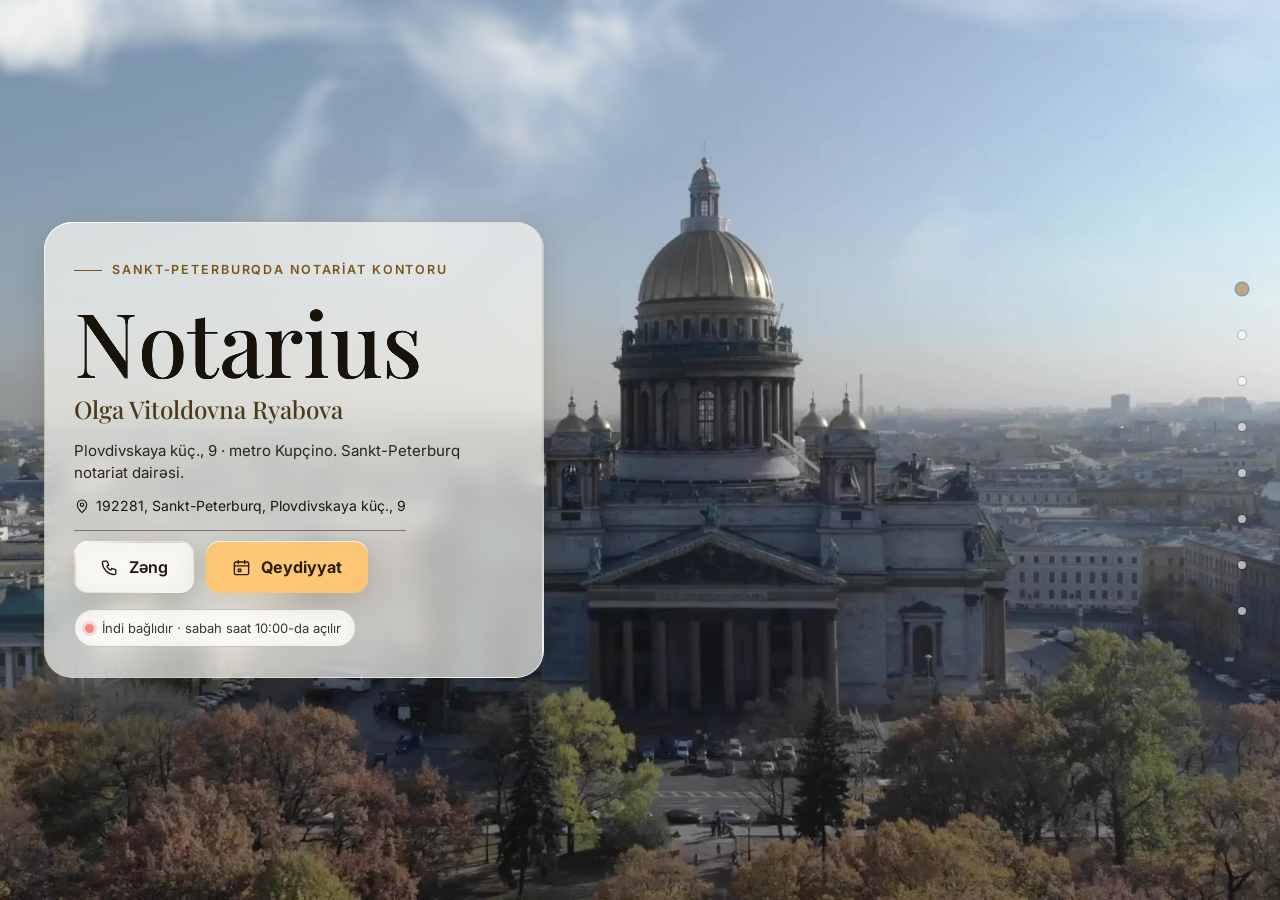
==== commit cd1980bd: "Б-4 и Б-9: у форм записи, обратного звонка и письма (на экране «Контакты», в окне «Написать», на обр" ====
--- a/az/index.html
+++ b/az/index.html
@@ -1050,6 +1050,7 @@
               <div class="fld"><label for="fComment" data-i18n="f_comment">Şərh</label><textarea id="fComment" name="comment" rows="2" data-i18n-ph="f_comment_ph" placeholder="Məsələni qısaca yazın"></textarea></div>
               <button class="btn btn-primary" type="submit"><svg class="ico"><use href="#ico-send"/></svg><span data-i18n="f_submit">Sorğu göndərmək</span></button>
               <p class="fnote" data-i18n="f_note">Düyməni basdıqda poçt proqramınızda məktub açılır — yoxlayıb göndərin.</p>
+              <p class="pd-note"><span data-i18n="pd_note">Məktubu göndərməklə siz məlumatlarınızı qəbula yazılmaq və müraciətə cavab almaq üçün notarius O. V. Ryabovaya təqdim edirsiniz.</span> <a href="../politika.html" target="_blank" rel="noopener" data-i18n="pd_link">Şəxsi məlumatların işlənməsi siyasəti (rus dilində)</a></p>
               <p class="fok" id="fOk"></p>
             </form>
            </div>
@@ -1060,9 +1061,10 @@
           <div>
             <p data-i18n="foot_rights">© 2026 Notarius Ryabova. Sankt-Peterburq notariat dairəsi. Reyestr nömrəsi 78/223-н/78.</p>
             <p data-i18n="foot_disclaimer">Saytdakı məlumat məlumat xarakteri daşıyır və kütləvi oferta deyil. Tarif məbləğləri «Tariflər» bölməsindədir.</p>
+            <p class="foot-owner" data-i18n="foot_owner">Saytın sahibi: fərdi sahibkar Yuriy Nikolayeviç Zolotarev («v seti» veb-agentliyi), 426073, г. Ижевск, ул. Молодёжная, д. 81, кв. 68, site-vseti@yandex.ru.</p>
             <p class="foot-demo"><span data-i18n="foot_demo">«V seti» veb-agentliyinin nümayiş layihəsi — notarius saytının necə ola biləcəyini göstərir. Bu, notariat kontorunun rəsmi saytı deyil.</span> <a href="https://kristall2002-art.github.io/vseti/" target="_blank" rel="noopener">vseti</a></p>
           </div>
-          <div class="fl"><a href="https://yandex.ru/maps/org/1414993983/" target="_blank" rel="noopener">Yandex Xəritələr</a><a href="../credits.html">Foto və video</a><a href="#" data-modal="officialModal" data-i18n="foot_official">Rəsmi məlumatlar</a></div>
+          <div class="fl"><a href="https://yandex.ru/maps/org/1414993983/" target="_blank" rel="noopener">Yandex Xəritələr</a><a href="../credits.html">Foto və video</a><a href="../politika.html" target="_blank" rel="noopener" data-i18n="foot_pd">Şəxsi məlumatlar siyasəti</a><a href="#" data-modal="officialModal" data-i18n="foot_official">Rəsmi məlumatlar</a></div>
         </footer>
       </div></div>
     </section>
@@ -1160,7 +1162,7 @@
   </div>
 </div>
 
-<script>window.SITE = {"slug":"ryabova","lang":"az","langs":["ru","en","uz","tg","kg","az","zh"],"base":"../","name":"Olga Vitoldovna Ryabova","name_ru":"Рябова Ольга Витольдовна","short_name":"Notarius Ryabova","url":"https://kristall2002-art.github.io/etalon-b-ryabova/az/","form_to":"03200191@npspb.ru","hours":{"mon":"10:00–17:00","tue":"11:00–18:00","wed":"","thu":"10:00–17:00","fri":"10:00–17:00","sat":"","sun":"","noappt":["wed"]},"phones":["+7 (812) 708-19-17"],"email":"03200191@npspb.ru","lat":59.8414922,"lon":30.3906568,"i18n":{"ru":{"_name":"Русский","_flag":"RU","nav_home":"Главная","nav_services":"Услуги","nav_about":"О нотариусе","nav_how":"Порядок приёма","nav_reviews":"Отзывы","nav_faq":"Вопросы","nav_contacts":"Контакты","nav_book":"Записаться","menu_all_services":"Все категории услуг","menu_pick":"Выберите категорию — откроется список действий","theme_toggle":"Тёмная / светлая тема","lang_label":"Язык","hero_kicker":"Нотариальная контора в Санкт-Петербурге","hero_notary":"Нотариус","hero_sub":"ул. Пловдивская, 9 · м. Купчино. Санкт-Петербургский нотариальный округ.","btn_book":"Записаться на приём","btn_services":"Все услуги","status_open":"Открыто сейчас","status_closed":"Сейчас закрыто","status_until":"до {t}","status_opens":"откроется {d} в {t}","status_today":"сегодня","status_tomorrow":"завтра","stat_years":"лет практики","stat_services":"видов услуг","stat_rating":"рейтинг на Яндекс.Картах","stat_langs":"языков на сайте","services_kicker":"Нотариальные услуги","services_title":"Чем мы можем помочь","services_desc":"Десять направлений и более 70 нотариальных действий. Нажмите на категорию, чтобы увидеть полный список.","svc_items":"действий","svc_open":"Открыть список","svc_book_this":"Записаться по этой услуге","svc_hint":"Нажмите на услугу — она подставится в форму записи","cat_realty":"Недвижимость и ипотека","cat_realty_d":"Сделки с квартирами, долями, залогом и рентой","cat_inherit":"Наследство и завещания","cat_inherit_d":"Завещания, наследственные дела, свидетельства о праве","cat_family":"Семья и брак","cat_family_d":"Брачный договор, алименты, материнский капитал, согласия","cat_power":"Доверенности","cat_power_d":"Любые доверенности, включая машиночитаемые","cat_business":"Бизнес и ООО","cat_business_d":"Доли, уставы, протоколы, опционы","cat_certify":"Свидетельствования","cat_certify_d":"Подписи, копии, переводы, факты","cat_deposit":"Депозит и обеспечение","cat_deposit_d":"Расчёты через нотариуса, залог движимого имущества","cat_statements":"Заявления и передача документов","cat_statements_d":"Официальная передача заявлений и документов","cat_digital":"Электронные и дистанционные услуги","cat_digital_d":"Онлайн-формат нотариальных действий","cat_other":"Прочие действия и выезд","cat_other_d":"Консультации, выезд, корпоративное обслуживание","about_kicker":"О нотариусе","about_title":"Сведения о нотариусе","about_p1":"Рябова Ольга Витольдовна — нотариус Санкт-Петербургского нотариального округа. Реестровый номер 78/223-н/78, лицензия №125 от 23.04.1993, приказ №207-к от 23.06.1993.","about_p2":"Контора находится по адресу ул. Пловдивская, 9 — Фрунзенский район, Купчино. Нотариус и сотрудники конторы разъясняют правовые последствия каждого действия, проверяют документы и помогают выбрать форму сделки, которая защитит ваши интересы.","about_p3":"Нотариус удостоверяет сделки, доверенности и завещания, ведёт наследственные дела, свидетельствует подлинность подписей и верность копий, подаёт документы в Росреестр и ФНС в электронном виде.","cred_reg":"Реестровый номер","cred_lic":"Лицензия","cred_member":"Член палаты","cred_pay":"Оплата","about_quote":"Нотариальный акт — это защита ваших прав сегодня и уверенность в завтрашнем дне.","how_kicker":"Шаг за шагом","how_title":"Порядок приёма","how_desc":"Понятный процесс в пять шагов — от звонка до готового документа.","step1_t":"Запись","step1_d":"Позвоните или оставьте заявку на сайте. Уточните услугу и удобное время.","step2_t":"Документы","step2_d":"Подготовьте документы по списку, который сообщат при записи. Оригиналы обязательны.","step3_t":"Консультация","step3_d":"Нотариус разъяснит правовые последствия, проверит документы и личности сторон.","step4_t":"Удостоверение","step4_d":"Подписание документа в присутствии нотариуса и совершение удостоверительной надписи.","step5_t":"Результат","step5_d":"Вы получаете готовый документ. При необходимости — электронная подача в Росреестр.","reviews_kicker":"Отзывы","reviews_title":"Что говорят клиенты","reviews_src":"По материалам отзывов на Яндекс.Картах и 2ГИС. Оценка — 4.4 из 5 по 33 отзывам.","reviews_link":"Все отзывы на Яндекс.Картах","reviews_gis":"Отзывы на 2ГИС","reviews_demo_note":"Демонстрационное наполнение: тексты отзывов — примеры оформления. Реальные отзывы подтягиваются с Яндекс.Карт и 2ГИС — ссылка ниже.","review_sample":"Пример оформления","review_real":"Реальный отзыв","reviews_count":"33 отзывов","badge_reviews":"33 отзывов на Яндекс.Картах","badge_hint":"Открыть отзывы на Яндекс.Картах","faq_kicker":"Вопросы и ответы","faq_title":"Частые вопросы","faq_desc":"Если не нашли ответ — позвоните +7 (812) 708-19-17, подскажем.","faq_more":"","faq1_q":"Нужна ли предварительная запись?","faq1_a":"Рекомендуем записаться заранее по телефону +7 (812) 708-19-17 или через форму на сайте — так вы не будете ждать в очереди. Часы приёма: Пн 10:00–17:00; Вт 11:00–18:00; Ср — нет приёма; Чт 10:00–17:00; Пт 10:00–17:00; Сб, Вс — выходной.","faq2_q":"Какие документы взять с собой?","faq2_a":"Всегда — паспорт каждого участника. Остальное зависит от действия: для сделки с недвижимостью — правоустанавливающие документы, для доверенности — данные представителя, для наследства — свидетельство о смерти и документы о родстве. Точный список сообщат при записи.","faq3_q":"Можно ли оплатить картой?","faq3_a":"Наличные и банковские карты.","faq4_q":"Работаете ли по субботам?","faq4_a":"Нет, суббота и воскресенье — выходные дни.","faq5_q":"Можно ли вызвать нотариуса на дом или в больницу?","faq5_a":"Да, выезд нотариуса возможен — на дом, в больницу, в офис организации. Время и условия выезда согласуются по телефону +7 (812) 708-19-17.","faq6_q":"Подаёте ли документы в Росреестр?","faq6_a":"Да. После удостоверения сделки нотариус направляет документы в Росреестр в электронном виде — без визита в МФЦ и с сокращённым сроком регистрации.","faq7_q":"Сколько стоит нотариальное действие?","faq7_a":"Нотариальный тариф устанавливается законом и палатой и состоит из федерального и регионального тарифов; к ним добавляется возмещение необходимых расходов нотариуса. Размеры по самым частым действиям и перечень льгот — в разделе «Тарифы». Итоговую сумму по вашему действию называет нотариус при записи.","faq8_q":"Как добраться до конторы?","faq8_a":"Адрес: ул. Пловдивская, 9, Фрунзенский район, Купчино. Метро: Купчино. Нажмите на адрес в любом месте сайта — откроется Яндекс.Карта с маршрутом.","faq9_q":"Что делать, если участник сделки не говорит по-русски?","faq9_a":"Нотариальное действие совершается на русском языке. Если участник не владеет русским, потребуется переводчик — его участие и данные указываются в документе. Договоритесь об этом заранее при записи.","faq10_q":"Нужно ли присутствие того, на кого оформляется доверенность?","faq10_a":"Нет. Для доверенности достаточно присутствия доверителя с паспортом; о представителе нужны паспортные данные. Представитель получает доверенность позже — лично или через доверителя.","contacts_kicker":"Контакты","contacts_title":"Как нас найти","lbl_address":"Адрес","lbl_metro":"Метро","lbl_phone":"Телефоны","lbl_email":"Почта","lbl_hours":"Часы приёма","lbl_payment":"Оплата","btn_route":"Проложить маршрут","btn_map":"Открыть на Яндекс.Картах","hours_mf":"Пн–Пт","hours_sat":"Сб","hours_sun":"Вс","form_title":"Записаться на приём","form_desc":"Заполните форму — откроется ваш почтовый клиент с готовым письмом. Или позвоните +7 (812) 708-19-17.","f_name":"Ваше имя","f_phone":"Телефон","f_lang":"Язык обращения","f_service":"Услуга","f_service_ph":"Выберите категорию услуги","f_time":"Удобное время","f_time_ph":"Например: вторник после 15:00","f_comment":"Комментарий","f_comment_ph":"Кратко опишите задачу","f_submit":"Отправить заявку","f_note":"Нажимая кнопку, вы открываете письмо в своём почтовом приложении — проверьте и отправьте его.","f_err_name":"Укажите имя","f_err_phone":"Укажите телефон в формате +7 …","f_err_service":"Выберите услугу","f_sent":"Письмо сформировано и открыто в почтовой программе. Если оно не открылось (например, на телефоне нет почты) — скопируйте адрес и напишите нам вручную или позвоните +7 (812) 708-19-17.","mail_subject":"Запись к нотариусу — Нотариус Рябова","mail_intro":"Заявка на приём с сайта Нотариус Рябова","bar_route":"Маршрут","bar_call":"Позвонить","bar_write":"Написать","bar_book":"Записаться","bar_hours":"Часы","bar_tg":"Telegram","bar_mail":"Почта","hm_title":"Часы работы","hm_today":"сегодня","hm_closed":"выходной","hm_outside":"Вне часов приёма","hm_outside_text":"Оставьте заявку через форму на сайте или напишите на почту — ответим в ближайший рабочий день.","day_mon":"Понедельник","day_tue":"Вторник","day_wed":"Среда","day_thu":"Четверг","day_fri":"Пятница","day_sat":"Суббота","day_sun":"Воскресенье","modal_close":"Закрыть","foot_rights":"© 2026 Нотариус Рябова. Санкт-Петербургский нотариальный округ. Реестровый номер 78/223-н/78.","foot_disclaimer":"Информация на сайте носит справочный характер и не является публичной офертой. Размеры тарифов — в разделе «Тарифы».","foot_made":"Сайт создан на основе открытых данных Федеральной нотариальной палаты, Яндекс.Карт и 2ГИС.","foot_demo":"Демонстрационный проект веб-агентства «в сети» — показывает, каким может быть сайт нотариуса. Это не официальный сайт нотариальной конторы.","meta_title":"Нотариус Рябова О. В. — ул. Пловдивская, 9, СПб","meta_title_short":"Нотариус Рябова О. В. — Санкт-Петербург","meta_desc":"Нотариус Рябова О. В., ул. Пловдивская, 9. Пн 10:00–17:00; Вт 11:00–18:00; Ср — нет приёма; Чт 10:00–17:00; Пт 10:00–17:00; Сб, Вс — выходной. Наследство, доверенности, сделки, ООО. Запись: +7 (812) 708-19-17.","meta_desc_short":"Нотариус Рябова О. В., ул. Пловдивская, 9. Наследство, доверенности, сделки с недвижимостью, ООО. Запись: +7 (812) 708-19-17.","val_okrug":"Санкт-Петербургский нотариальный округ","val_okrug_gen":"Санкт-Петербургского нотариального округа","metro_prefix":"м. ","aria_menu":"Меню","aria_sections":"Разделы","aria_quick":"Быстрые действия","aria_map":"Карта: ул. Пловдивская, 9","img_alt":"Санкт-Петербург, Фрунзенский район, Купчино","lang_switch":"Языки сайта","mail_lbl_notary":"Нотариус","mail_lbl_name":"Имя","mail_lbl_phone":"Телефон","mail_lbl_lang":"Язык обращения","mail_lbl_service":"Услуга","mail_lbl_time":"Удобное время","mail_lbl_comment":"Комментарий","mail_lbl_site":"Сайт","lbl_messengers":"Мессенджеры","status_docs_last":"документы принимают до {t}","status_docs_over":"приём документов на сегодня закончен","info_title":"Материалы конторы","info_sub":"Тексты и документы нотариальной конторы","info_tariffs":"Тарифы","info_docs":"Какие документы нужны","info_articles":"Разъяснения нотариуса","info_useful":"Полезная информация","info_pdn":"Обработка персональных данных","info_file":"Скачать","info_ru_note":"","info_open":"Открыть","foot_photos":"Фото фонов","a11y_bigger":"Крупнее","a11y_smaller":"Мельче","a11y_contrast":"Для слабовидящих","book_pick_title":"Как удобнее записаться?","book_mail":"Написать на почту","hours_line":"Пн 10:00–17:00; Вт 11:00–18:00; Ср — нет приёма; Чт 10:00–17:00; Пт 10:00–17:00; Сб, Вс — выходной","hm_noappt":"нет приёма","pay_cash":"Наличные","pay_card":"Банковские карты","brand_role":"Нотариус","cb_btn":"Заказать обратный звонок","cb_title":"Заказать обратный звонок","cb_sub":"Оставьте номер — откроется письмо нотариусу с просьбой перезвонить.","cb_back":"Назад","f_email":"Почта","f_optional":"необязательно","f_err_email":"Проверьте адрес почты","cb_service":"Какая услуга нужна","cb_service_ph":"Выберите услугу","cb_service_other":"Консультация / не знаю","cb_time":"Удобное время для звонка","cb_time_ph":"Например: завтра после 15:00","cb_submit":"Заказать звонок","cb_note":"Нажимая кнопку, вы открываете письмо в своём почтовом приложении — проверьте и отправьте его.","cb_sent":"Письмо сформировано и открыто в почтовой программе. Если оно не открылось (например, на телефоне нет почты) — скопируйте адрес и напишите нам вручную или позвоните +7 (812) 708-19-17.","mail_cb_subject":"Просьба перезвонить — Нотариус Рябова","mail_cb_intro":"Прошу перезвонить мне","mail_cb_about":"по вопросу","mail_cb_time":"Удобное время для звонка","mail_lbl_email":"Почта","mail_modal_title":"Написать на почту","mail_modal_sub":"Заполните форму — откроется ваша почтовая программа с готовым письмом нотариусу.","mail_addr_lbl":"Адрес для писем","mail_copy":"Скопировать адрес","mail_copied":"Адрес скопирован","tel_title":"Позвонить","tel_sub":"Звоните в часы приёма — ответим на вопросы и запишем на приём.","phone_common":"общий телефон конторы","cred_district":"Нотариальный округ, субъект РФ","cred_district_v":"Санкт-Петербург; субъект РФ — город федерального значения Санкт-Петербург","nav_tariffs":"Тарифы","info_tariffs_btn":"Тарифы и льготы","tf_kicker":"Стоимость нотариальных действий","tf_title":"Нотариальные тарифы и льготы","tf_lead":"Нотариальный тариф устанавливается законом и Нотариальной палатой Санкт-Петербурга и состоит из федерального и регионального тарифов. Размеры по самым частым действиям — по состоянию на 18.10.2026.","tf_t_title":"Размеры тарифов по самым частым действиям","tf_th_act":"Нотариальное действие","tf_th_fed":"Федеральный тариф","tf_th_reg":"Региональный тариф (Санкт-Петербург)","tf_a1":"Удостоверение завещания","tf_a2":"Доверенность на ведение дела в суде, подачу и получение документов","tf_a3":"Доверенность на право пользования и распоряжения имуществом","tf_a4":"Доверенность от юридического лица","tf_a5":"Согласие на выезд ребёнка за границу","tf_a6":"Брачный договор","tf_a7":"Соглашение об уплате алиментов","tf_a8":"Сделка по отчуждению недвижимого имущества (например, купля-продажа)","tf_a9":"Свидетельство о праве на наследство","tf_a10":"Свидетельствование подлинности подписи","tf_a11":"Свидетельствование верности копий документов","tf_a12":"Свидетельствование верности перевода","tf_a13":"Купля-продажа и залог доли в уставном капитале ООО","tf_a14":"Совершение нотариального действия на выезде","tf_f3":"100 ₽ — детям, супругу, родителям, полнородным братьям и сёстрам; 500 ₽ — другим лицам. На автомобиль: 250 ₽ и 400 ₽ соответственно.","tf_f_sum":"по сумме сделки (расчёт — ниже)","tf_f_inh":"0,3 % стоимости имущества — детям, супругу, родителям, полнородным братьям и сёстрам наследодателя (не более 100 000 ₽); 0,6 % — другим наследникам (не более 1 000 000 ₽).","tf_f_trip":"увеличивается в 1,5 раза","tf_r4":"4 500 ₽; в порядке передоверия — 4 800 ₽","tf_r9":"9 000 ₽ — недвижимое имущество; 4 000 ₽ — иное имущество, кроме недвижимого (с каждого наследника за каждый объект). Вклады: до 2 000 ₽ — 500 ₽; 2 000–20 000 ₽ — 1 500 ₽; свыше 20 000 ₽ — 3 000 ₽.","tf_r10":"1 400 ₽ — физическое лицо; 2 800 ₽ — юридическое лицо или представитель физического лица","tf_per_page":"за страницу","tf_per_page_tr":"за страницу перевода","tf_r13":"25 000 ₽ — физические лица; 32 000 ₽ — юридические лица","tf_r14":"За каждый час выезда: 2 000 ₽ — доверенности на получение пенсии, по вопросам оформления инвалидности, субсидий и другим социально значимым вопросам; 5 000 ₽ — иные действия; 6 000 ₽ — действия, связанные с предпринимательской деятельностью и осуществлением корпоративных прав.","tf_table_note":"К сумме федерального и регионального тарифов добавляется возмещение необходимых расходов нотариуса (государственные пошлины, платные сведения и документы, услуги оценщиков, экспертов), а при выезде — фактических транспортных расходов (ст. 22 Основ законодательства о нотариате). Полные таблицы по всем нотариальным действиям — на сайте Нотариальной палаты Санкт-Петербурга.","tf_calc_sum":"Расчёт федерального тарифа по сумме сделки","tf_c1h":"Отчуждение недвижимого имущества, когда нотариальная форма не обязательна (ст. 22.1 Основ)","tf_c1a":"Супругу, родителям, детям, внукам: до 10 млн ₽ — 3 000 ₽ + 0,2 % суммы сделки; свыше 10 млн ₽ — 23 000 ₽ + 0,1 % суммы сверх 10 млн ₽, но не более 50 000 ₽.","tf_c1b":"Другим лицам: до 1 млн ₽ — 3 000 ₽ + 0,4 % суммы сделки; 1–10 млн ₽ — 7 000 ₽ + 0,2 % суммы сверх 1 млн ₽; свыше 10 млн ₽ — 25 000 ₽ + 0,1 % суммы сверх 10 млн ₽ (для жилых помещений и земельных участков под жилыми домами — не более 100 000 ₽).","tf_c1c":"Если оценка недвижимого имущества ниже его кадастровой стоимости, тариф считается от кадастровой стоимости.","tf_c2h":"Нотариальная форма обязательна по закону (ст. 333.24 НК РФ)","tf_c2a":"Федеральный тариф равен государственной пошлине. Например, за удостоверение договора, предмет которого подлежит оценке, — 0,5 % суммы договора, но не менее 300 ₽ и не более 20 000 ₽.","tf_c3h":"Купля-продажа и залог доли в уставном капитале ООО (ст. 333.24 НК РФ)","tf_c3a":"До 1 млн ₽ — 0,5 % суммы договора, но не менее 1 500 ₽; 1–10 млн ₽ — 5 000 ₽ + 0,3 % суммы сверх 1 млн ₽; свыше 10 млн ₽ — 32 000 ₽ + 0,15 % суммы сверх 10 млн ₽, но не более 150 000 ₽.","tf_how_h":"Из чего складывается плата","tf_how_1":"Федеральный тариф. Его размер определяют Основы законодательства о нотариате (ст. 22, 22.1) и Налоговый кодекс (ст. 333.24): если нотариальная форма обязательна по закону, он равен государственной пошлине.","tf_how_2":"Региональный тариф. На сайте палаты он назван «тарифами на услуги правового и технического характера» (в Стандартах ФНП — «плата за услуги правового и технического характера»). Размер устанавливает Нотариальная палата Санкт-Петербурга в пределах предельных размеров, определённых Федеральной нотариальной палатой.","tf_ben_h":"Льготы","tf_ben_lead":"Федеральный тариф (ст. 333.35 и 333.38 НК РФ; льготы по государственной пошлине действуют и при обращении к нотариусу, занимающемуся частной практикой, — ст. 22 Основ):","tf_b1":"Инвалиды I и II группы, дети-инвалиды, инвалиды с детства — 50 % федерального тарифа по всем видам действий.","tf_b2":"Физические лица не платят федеральный тариф за удостоверение доверенности на получение пенсий и пособий и завещания в пользу Российской Федерации, её субъектов и муниципальных образований.","tf_b3":"Свидетельство о праве на наследство: без федерального тарифа — несовершеннолетние наследники, опекаемые лица с психическими расстройствами, наследники, проживавшие вместе с наследодателем в унаследованном жилье, а также при наследовании вкладов, денежных средств на счетах, страховых сумм и пенсий.","tf_b4":"Члены семьи и близкие родственники — 50 % федерального тарифа за удостоверение договоров дарения недвижимого имущества между ними.","tf_b5":"Герои Советского Союза, Герои Российской Федерации, полные кавалеры ордена Славы, ветераны и инвалиды Великой Отечественной войны, бывшие узники фашистских концлагерей, гетто и военнопленные — освобождены (ст. 333.35, п. 1, пп. 11 и 12).","tf_b6":"Физические лица, нуждающиеся в улучшении жилищных условий, — при сделках по приобретению жилья за счёт бюджетных выплат; физические лица — при отчуждении жилья в аварийном доме, подлежащем сносу (если удостоверение обязательно).","tf_ben_reg_lead":"Региональный тариф (Приложение 2 к приказу Минюста России от 12.09.2023 № 253, в ред. приказа от 01.12.2025 № 326):","tf_br1":"100 % — ветераны и инвалиды Великой Отечественной войны, бывшие узники и военнопленные; дети-сироты, дети-инвалиды, дети, оставшиеся без попечения родителей; несовершеннолетние при отчуждении недвижимого имущества (пропорционально их доле); участники специальной военной операции и члены их семей — по перечню приказа.","tf_br2":"50 % — инвалиды I группы; при сделках по переселению из аварийного жилищного фонда по государственным, региональным и муниципальным программам — 50 % регионального тарифа за удостоверение отчуждения недвижимого имущества.","tf_ben_more":"Полный перечень льгот — на странице «Льготы» сайта Нотариальной палаты Санкт-Петербурга.","tf_src_h":"Источники","tf_src_asof":"Данные по состоянию на 18.10.2026.","tf_s1":"Региональные тарифы, Санкт-Петербург (Нотариальная палата Санкт-Петербурга)","tf_s2":"Региональные тарифы (Федеральная нотариальная палата)","tf_s3":"Федеральные тарифы: НК РФ и Основы (Нотариальная палата Санкт-Петербурга)","tf_s4":"Льготы (Нотариальная палата Санкт-Петербурга)","tf_s5":"Основы законодательства о нотариате, ст. 22 и 22.1","tf_s6":"Налоговый кодекс, ст. 333.24","tf_s7":"Налоговый кодекс, ст. 333.35","tf_s8":"Налоговый кодекс, ст. 333.38","tf_s9":"Приложение 2 к приказу Минюста России от 12.09.2023 № 253 (PDF)","tf_src_note":"Итоговую сумму по вашему действию называет нотариус при записи: она зависит от вида действия, суммы сделки и права на льготы.","tf_l_fed":"Федеральный","tf_l_reg":"Региональный","cred_order":"Приказ о наделении полномочиями","cred_order_v":"№207-к от 23.06.1993","cred_fnp":"Федеральная нотариальная палата","off_btn":"Официальные сведения и ссылки","foot_official":"Официальные сведения","off_title":"Официальные сведения и ссылки","off_sub":"По данным реестра нотариусов ФНП и официальных сайтов","off_s1h":"Нотариальный округ и субъект Российской Федерации","off_s1p":"Санкт-Петербургский нотариальный округ; субъект Российской Федерации — город федерального значения Санкт-Петербург.","off_s2h":"График приёма","off_s2p":"Часы приёма указаны в разделе «Контакты» и в окне «Часы работы». Сведения о графике приёма также размещены в реестре нотариусов ФНП (карточка нотариуса).","off_s3h":"Замещение нотариуса на время его отсутствия","off_s3p":"По данным реестра ФНП, сотрудник конторы, уполномоченный на совершение нотариальных действий в момент отсутствия нотариуса, — Сальникова Наталья Васильевна.","off_s4h":"Вызов нотариуса вне конторы","off_s4p":"Нотариус может совершить действие вне конторы — на дому, в больнице, в организации. Для вызова позвоните по телефону +7 (812) 708-19-17 или напишите на 03200191@npspb.ru: время и условия согласуются заранее. Федеральный тариф при выезде увеличивается в 1,5 раза, региональный тариф берётся за каждый час выезда, фактические транспортные расходы возмещаются — см. раздел «Тарифы».","off_s5h":"Обращение к нотариусу в электронном виде","off_s5p":"Форма «Записаться на приём» готовит письмо в вашей почтовой программе на адрес 03200191@npspb.ru. Можно также отправить сообщение нотариусу через форму на сайте ФНП.","off_l_fb":"Форма обращения нотариусу на сайте ФНП","off_s6h":"Сайты Федеральной нотариальной палаты и Нотариальной палаты Санкт-Петербурга","off_l_fnp":"Федеральная нотариальная палата — notariat.ru","off_l_np":"Нотариальная палата Санкт-Петербурга — 78.notariat.ru","off_s7h":"Публичные реестры и сервисы ФНП","off_r1":"Реестр нотариусов: карточка нотариуса","off_r2":"Сервис проверки доверенностей","off_r3":"Реестр отменённых доверенностей","off_r4":"Реестр уведомлений о залоге движимого имущества","off_r5":"Розыск наследников","off_r6":"Реестр наследственных дел","off_r7":"Проверка QR-кода на нотариальном документе","off_s8h":"Министерство юстиции","off_m1":"Министерство юстиции Российской Федерации — minjust.gov.ru","off_m2":"Главное управление Минюста России по Санкт-Петербургу и Ленинградской области — to78.minjust.gov.ru","off_s9h":"Ближайшая нотариальная контора","off_s9p":"В том же доме (ул. Пловдивская, д. 9) принимает другой нотариус — тел. +7 (812) 708-19-21 (по данным реестра ФНП). Остальные нотариусы округа — в реестре нотариусов ФНП.","off_l_reg":"Нотариусы Санкт-Петербурга в реестре ФНП"},"az":{"_name":"Azərbaycanca","_flag":"AZ","nav_home":"Ana səhifə","nav_services":"Xidmətlər","nav_about":"Notarius haqqında","nav_how":"Qəbul qaydası","nav_reviews":"Rəylər","nav_faq":"Suallar","nav_contacts":"Əlaqə","nav_book":"Qeydiyyat","menu_all_services":"Bütün xidmət kateqoriyaları","menu_pick":"Kateqoriyanı seçin — əməliyyatların siyahısı açılacaq","theme_toggle":"Qaranlıq / işıqlı mövzu","lang_label":"Dil","hero_kicker":"Sankt-Peterburqda notariat kontoru","hero_notary":"Notarius","hero_sub":"Plovdivskaya küç., 9 · metro Kupçino. Sankt-Peterburq notariat dairəsi.","btn_book":"Qəbula yazılmaq","btn_services":"Bütün xidmətlər","status_open":"İndi açıqdır","status_closed":"İndi bağlıdır","status_until":"{t}-dək","status_opens":"{d} saat {t}-da açılır","status_today":"bu gün","status_tomorrow":"sabah","stat_years":"il təcrübə","stat_services":"xidmət növü","stat_rating":"Yandex Xəritələrdə reytinq","stat_langs":"dil","services_kicker":"Notariat xidmətləri","services_title":"Necə kömək edə bilərik","services_desc":"On istiqamət və 70-dən çox notariat əməliyyatı. Tam siyahını görmək üçün kateqoriyaya klikləyin.","svc_items":"əməliyyat","svc_open":"Siyahını açmaq","svc_book_this":"Bu xidmətə yazılmaq","svc_hint":"Xidmətə klikləyin — o, qeydiyyat formasına yazılacaq","cat_realty":"Daşınmaz əmlak və ipoteka","cat_realty_d":"Mənzil, pay, girov və renta əqdləri","cat_inherit":"Miras və vəsiyyətnamə","cat_inherit_d":"Vəsiyyətnamələr, miras işləri, miras hüququ şəhadətnaməsi","cat_family":"Ailə və nikah","cat_family_d":"Nikah müqaviləsi, aliment, analıq kapitalı, razılıqlar","cat_power":"Etibarnamələr","cat_power_d":"İstənilən etibarnamə, o cümlədən maşınla oxunan elektron etibarnamə (MChD)","cat_business":"Biznes və MMC","cat_business_d":"Paylar, nizamnamələr, protokollar, opsionlar","cat_certify":"Təsdiqləmələr","cat_certify_d":"İmza, surət, tərcümə, faktlar","cat_deposit":"Depozit və təminat","cat_deposit_d":"Notarius vasitəsilə hesablaşma, daşınar əmlakın girovu","cat_statements":"Ərizələr və sənədlərin təqdimi","cat_statements_d":"Ərizə və sənədlərin rəsmi təqdim edilməsi","cat_digital":"Elektron və məsafədən xidmətlər","cat_digital_d":"Notariat əməliyyatlarının onlayn formatı","cat_other":"Digər əməliyyatlar və səfər","cat_other_d":"Məsləhət, evə səfər, korporativ xidmət","about_kicker":"Notarius haqqında","about_title":"Notarius haqqında məlumat","about_p1":"Olga Vitoldovna Ryabova — Sankt-Peterburq notariat dairəsi notariusudur. Reyestr nömrəsi 78/223-н/78, lisenziya №125, 23.04.1993, 23.06.1993 tarixli №207-к əmri.","about_p2":"Kontor Plovdivskaya küç., 9 ünvanında yerləşir — Frunze rayonu, Kupçino. Notarius və kontorun əməkdaşları hər bir əməliyyatın hüquqi nəticələrini izah edir, sənədləri yoxlayır və maraqlarınızı qoruyacaq əqd formasını seçməyə kömək edir.","about_p3":"Notarius əqdləri, etibarnamələri və vəsiyyətnamələri təsdiq edir, miras işlərini aparır, imzaların həqiqiliyini və surətlərin düzgünlüyünü təsdiqləyir, sənədləri Rosreestr-ə və Vergi Xidmətinə (FNS) elektron şəkildə təqdim edir.","cred_reg":"Reyestr nömrəsi","cred_lic":"Lisenziya","cred_member":"Palata üzvü","cred_pay":"Ödəniş","about_quote":"Notariat aktı — bu gün hüquqlarınızın müdafiəsi və sabaha inamdır.","how_kicker":"Addım-addım","how_title":"Qəbul qaydası","how_desc":"Zəngdən hazır sənədə qədər — beş addım.","step1_t":"Qeydiyyat","step1_d":"Zəng edin və ya saytda sorğu qoyun. Xidməti və əlverişli vaxtı dəqiqləşdirin.","step2_t":"Sənədlər","step2_d":"Qeydiyyat zamanı bildirilən siyahı üzrə sənədləri hazırlayın. Əsli mütləqdir.","step3_t":"Məsləhət","step3_d":"Notarius hüquqi nəticələri izah edir, sənədləri və tərəflərin şəxsiyyətini yoxlayır.","step4_t":"Təsdiq","step4_d":"Sənəd notariusun iştirakı ilə imzalanır və təsdiq qeydi edilir.","step5_t":"Nəticə","step5_d":"Hazır sənədi alırsınız. Lazım olduqda — Rosreestr-ə elektron təqdimat.","reviews_kicker":"Rəylər","reviews_title":"Müştərilər nə deyir","reviews_src":"Yandex Xəritələr və 2GIS rəyləri əsasında. Qiymət — 33 rəy üzrə 5-dən 4.4.","reviews_link":"Yandex Xəritələrdə bütün rəylər","reviews_gis":"2GIS-də rəylər","reviews_demo_note":"Nümayiş məzmunu: rəy mətnləri — tərtibat nümunələridir. Real rəylər Yandex Xəritələr və 2GIS-dən götürülür — keçid aşağıdadır.","review_sample":"Tərtibat nümunəsi","review_real":"Real rəy","reviews_count":"33 rəy","badge_reviews":"Yandex Xəritələrdə 33 rəy","badge_hint":"Yandex Xəritələrdə rəyləri açmaq","faq_kicker":"Sual-cavab","faq_title":"Tez-tez verilən suallar","faq_desc":"Cavab tapmadınız — +7 (812) 708-19-17 nömrəsinə zəng edin.","faq_more":"","faq1_q":"Əvvəlcədən qeydiyyat lazımdır?","faq1_a":"Növbədə gözləməmək üçün +7 (812) 708-19-17 telefonu və ya saytdakı forma ilə əvvəlcədən qeydiyyatdan keçməyi tövsiyə edirik. Qəbul saatları: B.e. 10:00–17:00; Ç.a. 11:00–18:00; Çər. — qəbul yoxdur; C.a. 10:00–17:00; C. 10:00–17:00; Ş., B. — istirahət.","faq2_q":"Özümlə hansı sənədləri götürməliyəm?","faq2_a":"Həmişə — hər bir iştirakçının pasportu. Qalanı əməliyyatdan asılıdır: daşınmaz əmlak əqdi üçün — hüquq müəyyənedici sənədlər, etibarnamə üçün — nümayəndənin məlumatları, miras üçün — ölüm haqqında şəhadətnamə və qohumluğu təsdiq edən sənədlər. Dəqiq siyahı qeydiyyat zamanı bildirilir.","faq3_q":"Kartla ödəmək olar?","faq3_a":"Nağd pul və bank kartları.","faq4_q":"Şənbə günü işləyirsiniz?","faq4_a":"Xeyr, şənbə və bazar günləri istirahət günləridir.","faq5_q":"Notariusu evə və ya xəstəxanaya çağırmaq olar?","faq5_a":"Bəli, notariusun səfəri mümkündür — evə, xəstəxanaya, təşkilatın ofisinə. Vaxt və şərtlər +7 (812) 708-19-17 telefonu ilə razılaşdırılır.","faq6_q":"Sənədləri Rosreestr-ə təqdim edirsiniz?","faq6_a":"Bəli. Əqd təsdiq edildikdən sonra notarius sənədləri Rosreestr-ə elektron şəkildə göndərir — MFC-yə getmədən və qısaldılmış qeydiyyat müddəti ilə.","faq7_q":"Notariat əməliyyatı nə qədərdir?","faq7_a":"Notariat tarifi qanunla və palata tərəfindən müəyyən edilir və federal və regional tariflərdən ibarətdir; onlara notariusun zəruri xərclərinin əvəzi əlavə olunur. Ən çox rast gəlinən əməliyyatlar üzrə məbləğlər və güzəştlərin siyahısı «Tariflər» bölməsindədir. Yekun məbləği notarius qeydiyyat zamanı bildirir.","faq8_q":"Kontora necə gəlmək olar?","faq8_a":"Ünvan: Plovdivskaya küç., 9, Frunze rayonu, Kupçino. Metro: Kupçino. Saytın istənilən yerində ünvana klikləyin — marşrutla Yandex Xəritə açılacaq.","faq9_q":"Əqdin iştirakçısı rus dilini bilmirsə nə etməli?","faq9_a":"Notariat əməliyyatı rus dilində aparılır. İştirakçı rus dilini bilmirsə, tərcüməçi tələb olunur — onun iştirakı və məlumatları sənəddə göstərilir. Bunu qeydiyyat zamanı əvvəlcədən razılaşdırın.","faq10_q":"Etibarnamə verilən şəxsin iştirakı lazımdır?","faq10_a":"Xeyr. Etibarnamə üçün etibar edənin pasportla iştirakı kifayətdir; nümayəndə haqqında pasport məlumatları lazımdır. Nümayəndə etibarnaməni sonra alır — şəxsən və ya etibar edən vasitəsilə.","contacts_kicker":"Əlaqə","contacts_title":"Bizi necə tapmaq olar","lbl_address":"Ünvan","lbl_metro":"Metro","lbl_phone":"Telefonlar","lbl_email":"E-poçt","lbl_hours":"Qəbul saatları","lbl_payment":"Ödəniş","btn_route":"Marşrut qurmaq","btn_map":"Yandex Xəritələrdə açmaq","hours_mf":"B.e–C.","hours_sat":"Ş.","hours_sun":"B.","form_title":"Qəbula yazılmaq","form_desc":"Formanı doldurun — poçt proqramınızda hazır məktub açılacaq. Və ya +7 (812) 708-19-17 nömrəsinə zəng edin.","f_name":"Adınız","f_phone":"Telefon","f_lang":"Müraciət dili","f_service":"Xidmət","f_service_ph":"Xidmət kateqoriyasını seçin","f_time":"Uyğun vaxt","f_time_ph":"Məsələn: çərşənbə axşamı 15:00-dan sonra","f_comment":"Şərh","f_comment_ph":"Məsələni qısaca yazın","f_submit":"Sorğu göndərmək","f_note":"Düyməni basdıqda poçt proqramınızda məktub açılır — yoxlayıb göndərin.","f_err_name":"Adınızı yazın","f_err_phone":"Telefonu +7 … formatında yazın","f_err_service":"Xidməti seçin","f_sent":"Məktub hazırlandı və poçt proqramında açıldı. Açılmadısa (məsələn, telefonda poçt proqramı yoxdursa) — ünvanı kopyalayıb özünüz yazın və ya +7 (812) 708-19-17 nömrəsinə zəng edin.","mail_subject":"Notariusa qeydiyyat — Notarius Ryabova","mail_intro":"Notarius Ryabova saytından qəbula sorğu","bar_route":"Yol","bar_call":"Zəng","bar_write":"Yazmaq","bar_book":"Qeydiyyat","bar_hours":"Saatlar","bar_tg":"Telegram","bar_mail":"E-poçt","hm_title":"İş saatları","hm_today":"bu gün","hm_closed":"istirahət","hm_outside":"Qəbul saatlarından kənar","hm_outside_text":"Saytdakı forma vasitəsilə sorğu qoyun və ya e-poçta yazın — növbəti iş günü cavab verəcəyik.","day_mon":"Bazar ertəsi","day_tue":"Çərşənbə axşamı","day_wed":"Çərşənbə","day_thu":"Cümə axşamı","day_fri":"Cümə","day_sat":"Şənbə","day_sun":"Bazar","modal_close":"Bağlamaq","foot_rights":"© 2026 Notarius Ryabova. Sankt-Peterburq notariat dairəsi. Reyestr nömrəsi 78/223-н/78.","foot_disclaimer":"Saytdakı məlumat məlumat xarakteri daşıyır və kütləvi oferta deyil. Tarif məbləğləri «Tariflər» bölməsindədir.","foot_made":"Sayt Federal Notariat Palatasının, Yandex Xəritələrin və 2GIS-in açıq məlumatları əsasında yaradılıb.","foot_demo":"«V seti» veb-agentliyinin nümayiş layihəsi — notarius saytının necə ola biləcəyini göstərir. Bu, notariat kontorunun rəsmi saytı deyil.","meta_title":"Notarius O. V. Ryabova — Plovdivskaya küç., 9, Sankt-Peterburq","meta_title_short":"Notarius O. V. Ryabova — Sankt-Peterburq","meta_desc":"Notarius O. V. Ryabova, Plovdivskaya küç., 9. B.e. 10:00–17:00; Ç.a. 11:00–18:00; Çər. — qəbul yoxdur; C.a. 10:00–17:00; C. 10:00–17:00; Ş., B. — istirahət. выходной. Miras, etibarnamələr, əqdlər, MMC. Qeydiyyat: +7 (812) 708-19-17.","meta_desc_short":"Notarius O. V. Ryabova, Plovdivskaya küç., 9. Miras, etibarnamələr, daşınmaz əmlak əqdləri, MMC. Qeydiyyat: +7 (812) 708-19-17.","val_okrug":"Sankt-Peterburq notariat dairəsi","val_okrug_gen":"Sankt-Peterburq notariat dairəsi","metro_prefix":"metro ","aria_menu":"Menyu","aria_sections":"Bölmələr","aria_quick":"Sürətli əməliyyatlar","aria_map":"Xəritə: Plovdivskaya küç., 9","img_alt":"Sankt-Peterburq, Frunze rayonu, Kupçino","lang_switch":"Saytın dilləri","mail_lbl_notary":"Notarius (Нотариус)","mail_lbl_name":"Ad (Имя)","mail_lbl_phone":"Telefon (Телефон)","mail_lbl_lang":"Müraciət dili (Язык)","mail_lbl_service":"Xidmət (Услуга)","mail_lbl_time":"Münasib vaxt (Время)","mail_lbl_comment":"Şərh (Комментарий)","mail_lbl_site":"Sayt (Сайт)","lbl_messengers":"Mesajlaşma tətbiqləri","status_docs_last":"sənədlər {t}-dək qəbul edilir","status_docs_over":"bu gün üçün sənəd qəbulu bitib","info_title":"Kontorun materialları","info_sub":"Notariat kontorunun mətn və sənədləri","info_tariffs":"Tariflər","info_docs":"Hansı sənədlər lazımdır","info_articles":"Notariusun izahları","info_useful":"Faydalı məlumat","info_pdn":"Şəxsi məlumatların emalı","info_file":"Yüklə","info_ru_note":"Kontor mətnləri rus dilindədir","info_open":"Aç","foot_photos":"Fon fotoları","a11y_bigger":"Böyük","a11y_smaller":"Kiçik","a11y_contrast":"Zəif görənlər üçün","book_pick_title":"Qəbula necə yazılmaq istəyirsiniz?","book_mail":"E-poçt göndərmək","hours_line":"B.e. 10:00–17:00; Ç.a. 11:00–18:00; Çər. — qəbul yoxdur; C.a. 10:00–17:00; C. 10:00–17:00; Ş., B. — istirahət","hm_noappt":"qəbul yoxdur","pay_cash":"Nağd pul","pay_card":"Bank kartları","brand_role":"Notarius","cb_btn":"Geri zəng sifariş etmək","cb_title":"Geri zəng sifariş etmək","cb_sub":"Nömrənizi qoyun — notariusa geri zəng xahişi ilə məktub açılacaq.","cb_back":"Geri","f_email":"E-poçt","f_optional":"məcburi deyil","f_err_email":"E-poçt ünvanını yoxlayın","cb_service":"Hansı xidmət lazımdır","cb_service_ph":"Xidməti seçin","cb_service_other":"Məsləhət / bilmirəm","cb_time":"Zəng üçün uyğun vaxt","cb_time_ph":"Məsələn: sabah saat 15:00-dan sonra","cb_submit":"Zəng sifariş etmək","cb_note":"Düyməni basdıqda poçt proqramınızda məktub açılır — yoxlayıb göndərin.","cb_sent":"Məktub hazırlandı və poçt proqramında açıldı. Açılmadısa (məsələn, telefonda poçt proqramı yoxdursa) — ünvanı kopyalayıb özünüz yazın və ya +7 (812) 708-19-17 nömrəsinə zəng edin.","mail_cb_subject":"Geri zəng xahişi — Notarius Ryabova","mail_cb_intro":"Xahiş edirəm, mənə geri zəng edin","mail_cb_about":"— xidmət:","mail_cb_time":"Zəng üçün uyğun vaxt","mail_lbl_email":"E-poçt (Почта)","mail_modal_title":"E-poçt göndərmək","mail_modal_sub":"Formanı doldurun — poçt proqramınızda notariusa hazır məktub açılacaq.","mail_addr_lbl":"Məktublar üçün ünvan","mail_copy":"Ünvanı kopyalamaq","mail_copied":"Ünvan kopyalandı","tel_title":"Zəng etmək","tel_sub":"Qəbul saatlarında zəng edin — suallarınızı cavablandırıb qəbula yazacağıq.","phone_common":"kontorun ümumi telefonu","cred_district":"Notariat dairəsi, RF subyekti","cred_district_v":"Sankt-Peterburq; Rusiya Federasiyasının subyekti — federal əhəmiyyətli Sankt-Peterburq şəhəri","nav_tariffs":"Tariflər","info_tariffs_btn":"Tariflər və güzəştlər","tf_kicker":"Notariat əməliyyatlarının qiyməti","tf_title":"Notariat tarifləri və güzəştlər","tf_lead":"Notariat tarifi qanunla və Sankt-Peterburq Notariat Palatası tərəfindən müəyyən edilir və federal və regional tariflərdən ibarətdir. Ən çox rast gəlinən əməliyyatlar üzrə məbləğlər 18.10.2026 tarixinə göstərilib.","tf_t_title":"Ən çox rast gəlinən əməliyyatlar üzrə tariflər","tf_th_act":"Notariat əməliyyatı","tf_th_fed":"Federal tarif","tf_th_reg":"Regional tarif (Sankt-Peterburq)","tf_l_fed":"Federal","tf_l_reg":"Regional","tf_a1":"Vəsiyyətnamənin təsdiqi","tf_a2":"Məhkəmədə iş aparmaq, sənədləri vermək və almaq üçün etibarnamə","tf_a3":"Əmlakdan istifadə və onun sərəncamı üçün etibarnamə","tf_a4":"Hüquqi şəxsdən etibarnamə","tf_a5":"Uşağın xaricə çıxmasına razılıq","tf_a6":"Nikah müqaviləsi","tf_a7":"Aliment ödənilməsi haqqında razılaşma","tf_a8":"Daşınmaz əmlakın ayrılması üzrə əqd (məsələn, alqı-satqı)","tf_a9":"Miras hüququ haqqında şəhadətnamə","tf_a10":"İmzanın həqiqiliyinin təsdiqi","tf_a11":"Sənəd surətlərinin düzgünlüyünün təsdiqi","tf_a12":"Tərcümənin düzgünlüyünün təsdiqi","tf_a13":"MMC nizamnamə kapitalındakı payın alqı-satqısı və girovu","tf_a14":"Notariat əməliyyatının kontordan kənarda həyata keçirilməsi","tf_f3":"100 ₽ — uşaqlar, həyat yoldaşı, valideynlər və doğma qardaş-bacılar üçün; 500 ₽ — digər şəxslər üçün. Avtomobil üçün müvafiq olaraq 250 ₽ və 400 ₽.","tf_f_sum":"əqdin məbləğinə görə (hesablama aşağıdadır)","tf_f_inh":"Əmlakın dəyərinin 0,3 %-i — mirasbıraxanın uşaqları, həyat yoldaşı, valideynləri və doğma qardaş-bacıları üçün (100 000 ₽-dən çox olmamaqla); digər varislər üçün 0,6 % (1 000 000 ₽-dən çox olmamaqla).","tf_f_trip":"1,5 dəfə artırılır","tf_r4":"4 500 ₽; etibarnamənin başqasına həvalə edilməsi qaydasında — 4 800 ₽","tf_r9":"9 000 ₽ — daşınmaz əmlak; 4 000 ₽ — daşınmaz əmlakdan başqa digər əmlak (hər varisdən hər obyekt üzrə). Əmanətlər: 2 000 ₽-dək — 500 ₽; 2 000–20 000 ₽ — 1 500 ₽; 20 000 ₽-dən çox — 3 000 ₽.","tf_r10":"1 400 ₽ — fiziki şəxs; 2 800 ₽ — hüquqi şəxs və ya fiziki şəxsin nümayəndəsi","tf_per_page":"hər səhifə üçün","tf_per_page_tr":"tərcümənin hər səhifəsi üçün","tf_r13":"25 000 ₽ — fiziki şəxslər; 32 000 ₽ — hüquqi şəxslər","tf_r14":"Çıxışın hər saatı üçün: 2 000 ₽ — pensiya almaq, əlilliyin rəsmiləşdirilməsi, subsidiyalar və digər sosial əhəmiyyətli məsələlər üzrə etibarnamələr; 5 000 ₽ — digər əməliyyatlar; 6 000 ₽ — sahibkarlıq fəaliyyəti və korporativ hüquqların həyata keçirilməsi ilə bağlı əməliyyatlar.","tf_table_note":"Federal və regional tariflərin cəminə notariusun zəruri xərclərinin (dövlət rüsumları, ödənişli məlumat və sənədlər, qiymətləndiricilərin və ekspertlərin xidmətləri), çıxış zamanı isə faktiki nəqliyyat xərclərinin əvəzi əlavə olunur (Notariat haqqında qanunvericiliyin əsaslarının 22-ci maddəsi). Bütün notariat əməliyyatları üzrə tam cədvəllər Sankt-Peterburq Notariat Palatasının saytındadır.","tf_calc_sum":"Federal tarifin əqdin məbləğinə görə hesablanması","tf_c1h":"Notariat forması məcburi olmadıqda daşınmaz əmlakın ayrılması (Əsasların 22.1-ci maddəsi)","tf_c1a":"Həyat yoldaşı, valideynlər, uşaqlar, nəvələr üçün: 10 mln ₽-dək — 3 000 ₽ + əqd məbləğinin 0,2 %-i; 10 mln ₽-dən çox — 23 000 ₽ + 10 mln ₽-dən artıq məbləğin 0,1 %-i, lakin 50 000 ₽-dən çox olmamaqla.","tf_c1b":"Digər şəxslər üçün: 1 mln ₽-dək — 3 000 ₽ + əqd məbləğinin 0,4 %-i; 1–10 mln ₽ — 7 000 ₽ + 1 mln ₽-dən artıq məbləğin 0,2 %-i; 10 mln ₽-dən çox — 25 000 ₽ + 10 mln ₽-dən artıq məbləğin 0,1 %-i (yaşayış sahələri və yaşayış evləri tutan torpaq sahələri üçün — 100 000 ₽-dən çox olmamaqla).","tf_c1c":"Daşınmaz əmlakın qiymətləndirilməsi onun kadastr dəyərindən aşağıdırsa, tarif kadastr dəyərindən hesablanır.","tf_c2h":"Notariat forması qanunla məcburidir (Vergi Məcəlləsinin 333.24-cü maddəsi)","tf_c2a":"Federal tarif dövlət rüsumuna bərabərdir. Məsələn, predmeti qiymətləndirilən müqavilənin təsdiqi üçün — müqavilə məbləğinin 0,5 %-i, lakin 300 ₽-dən az və 20 000 ₽-dən çox olmamaqla.","tf_c3h":"MMC nizamnamə kapitalındakı payın alqı-satqısı və girovu (Vergi Məcəlləsinin 333.24-cü maddəsi)","tf_c3a":"1 mln ₽-dək — müqavilə məbləğinin 0,5 %-i, lakin 1 500 ₽-dən az olmamaqla; 1–10 mln ₽ — 5 000 ₽ + 1 mln ₽-dən artıq məbləğin 0,3 %-i; 10 mln ₽-dən çox — 32 000 ₽ + 10 mln ₽-dən artıq məbləğin 0,15 %-i, lakin 150 000 ₽-dən çox olmamaqla.","tf_how_h":"Ödəniş nədən ibarətdir","tf_how_1":"Federal tarif. Onun məbləğini Notariat haqqında qanunvericiliyin əsasları (22 və 22.1-ci maddələr) və Vergi Məcəlləsi (333.24-cü maddə) müəyyən edir: notariat forması qanunla məcburidirsə, o, dövlət rüsumuna bərabərdir.","tf_how_2":"Regional tarif. Palatanın saytında o, «hüquqi və texniki xarakterli xidmətlər üzrə tariflər» adlandırılır (Federal Notariat Palatasının Standartlarında — «hüquqi və texniki xarakterli xidmətlərə görə haqq»). Onun məbləğini Sankt-Peterburq Notariat Palatası Federal Notariat Palatasının müəyyən etdiyi hədd məbləğlər çərçivəsində müəyyən edir.","tf_ben_h":"Güzəştlər","tf_ben_lead":"Federal tarif (Vergi Məcəlləsinin 333.35 və 333.38-ci maddələri; dövlət rüsumu üzrə güzəştlər özəl təcrübə ilə məşğul olan notariusa müraciət zamanı da tətbiq olunur — Əsasların 22-ci maddəsi):","tf_b1":"I və II qrup əlillər, əlil uşaqlar, uşaqlıqdan əlillər — bütün əməliyyat növləri üzrə federal tarifin 50 %-i.","tf_b2":"Fiziki şəxslər pensiya və müavinətlərin alınması üçün etibarnamənin, həmçinin əmlakın Rusiya Federasiyasının, onun subyektlərinin və bələdiyyələrin xeyrinə vəsiyyət edilməsinin təsdiqi üçün federal tarif ödəmirlər.","tf_b3":"Miras hüququ haqqında şəhadətnamə: federal tarif tutulmur — yetkinlik yaşına çatmamış varislər, psixi pozuntuları olan qəyyumluqdakı şəxslər, mirasbıraxanla birlikdə miras qalan yaşayış yerində yaşamış varislər, həmçinin əmanətlər, hesablardakı vəsaitlər, sığorta məbləğləri və pensiyalar miras alınarkən.","tf_b4":"Ailə üzvləri və yaxın qohumlar — onlar arasında daşınmaz əmlakın hədiyyə müqavilələrinin təsdiqi üçün federal tarifin 50 %-i.","tf_b5":"Sovet İttifaqı Qəhrəmanları, Rusiya Federasiyası Qəhrəmanları, «Şöhrət» ordeninin tam kavalerləri, Böyük Vətən müharibəsi veteranları və əlilləri, faşist konslagerlərinin və qettoların keçmiş məhbusları və hərbi əsirlər — azaddırlar (333.35-ci maddə, 1-ci bənd, 11 və 12-ci yarımbəndlər).","tf_b6":"Mənzil şəraitinin yaxşılaşdırılmasına ehtiyacı olan fiziki şəxslər — büdcə ödənişləri hesabına mənzil əldə etmə əqdlərində; fiziki şəxslər — sökülməli qəzalı evdəki mənzilin ayrılması zamanı (təsdiq məcburidirsə).","tf_ben_reg_lead":"Regional tarif (Rusiya Ədliyyə Nazirliyinin 12.09.2023-cü il tarixli 253 nömrəli əmrinə 2 nömrəli əlavə, 01.12.2025-ci il tarixli 326 nömrəli əmrin redaksiyasında):","tf_br1":"100 % — Böyük Vətən müharibəsi veteranları və əlilləri, keçmiş məhbuslar və hərbi əsirlər; yetimlər, əlil uşaqlar, valideyn himayəsindən məhrum uşaqlar; yetkinlik yaşına çatmayanlar daşınmaz əmlakı ayırarkən (payları mütənasib olaraq); xüsusi hərbi əməliyyat iştirakçıları və onların ailə üzvləri — əmrdəki siyahıya əsasən.","tf_br2":"50 % — I qrup əlillər; dövlət, regional və bələdiyyə proqramları üzrə qəzalı mənzil fondundan köçürülmə əqdlərində — daşınmaz əmlakın ayrılmasının təsdiqi üçün regional tarifin 50 %-i.","tf_ben_more":"Güzəştlərin tam siyahısı Sankt-Peterburq Notariat Palatasının saytındakı «Güzəştlər» səhifəsindədir.","tf_src_h":"Mənbələr","tf_src_asof":"Məlumatlar 18.10.2026 tarixinə.","tf_s1":"Regional tariflər, Sankt-Peterburq (Sankt-Peterburq Notariat Palatası)","tf_s2":"Regional tariflər (Federal Notariat Palatası)","tf_s3":"Federal tariflər: Vergi Məcəlləsi və Əsaslar (Sankt-Peterburq Notariat Palatası)","tf_s4":"Güzəştlər (Sankt-Peterburq Notariat Palatası)","tf_s5":"Notariat haqqında qanunvericiliyin əsasları, 22 və 22.1-ci maddələr","tf_s6":"Vergi Məcəlləsi, 333.24-cü maddə","tf_s7":"Vergi Məcəlləsi, 333.35-ci maddə","tf_s8":"Vergi Məcəlləsi, 333.38-ci maddə","tf_s9":"Rusiya Ədliyyə Nazirliyinin 12.09.2023-cü il tarixli 253 nömrəli əmrinə 2 nömrəli əlavə (PDF)","tf_src_note":"Əməliyyatınız üzrə yekun məbləği notarius qeydiyyat zamanı bildirir: o, əməliyyatın növündən, əqdin məbləğindən və güzəştlərə hüquqdan asılıdır.","cred_order":"Səlahiyyət verilməsi haqqında əmr","cred_order_v":"23.06.1993 tarixli №207-к","cred_fnp":"Federal Notariat Palatası","off_btn":"Rəsmi məlumatlar və keçidlər","foot_official":"Rəsmi məlumatlar","off_title":"Rəsmi məlumatlar və keçidlər","off_sub":"FNP-nin notariuslar reyestri və rəsmi saytlar üzrə məlumata görə","off_s1h":"Notariat dairəsi və Rusiya Federasiyasının subyekti","off_s1p":"Sankt-Peterburq notariat dairəsi; Rusiya Federasiyasının subyekti — federal əhəmiyyətli Sankt-Peterburq şəhəri.","off_s2h":"Qəbul qrafiki","off_s2p":"Qəbul saatları «Əlaqə» bölməsində və «İş saatları» pəncərəsində göstərilib. Qəbul qrafiki haqqında məlumat FNP-nin notariuslar reyestrində (notariusun kartında) da yerləşdirilib.","off_s3h":"Notarius olmadıqda onun əvəz edilməsi","off_s3p":"FNP reyestrinin məlumatına görə, notarius olmadıqda notariat əməliyyatlarını aparmağa səlahiyyətli kontor əməkdaşı — Natalia Vasilievna Salnikova.","off_s4h":"Notariusun kontordan kənara çağırılması","off_s4p":"Notarius əməliyyatı kontordan kənarda — evdə, xəstəxanada, təşkilatda apara bilər. Çağırmaq üçün +7 (812) 708-19-17 nömrəsinə zəng edin və ya 03200191@npspb.ru ünvanına yazın: vaxt və şərtlər əvvəlcədən razılaşdırılır. Çıxış zamanı federal tarif 1,5 dəfə artırılır, regional tarif çıxışın hər saatı üçün tutulur, faktiki nəqliyyat xərcləri əvəz olunur — «Tariflər» bölməsinə baxın.","off_s5h":"Notariusa elektron formada müraciət","off_s5p":"«Qəbula yazılmaq» forması poçt proqramınızda 03200191@npspb.ru ünvanına məktub hazırlayır. Notariusa FNP saytındakı forma vasitəsilə də mesaj göndərmək olar.","off_l_fb":"FNP saytında notariusa müraciət forması","off_s6h":"Federal Notariat Palatasının və Sankt-Peterburq Notariat Palatasının saytları","off_l_fnp":"Federal Notariat Palatası — notariat.ru","off_l_np":"Sankt-Peterburq Notariat Palatası — 78.notariat.ru","off_s7h":"FNP-nin açıq reyestrləri və xidmətləri","off_r1":"Notariuslar reyestri: notariusun kartı","off_r2":"Etibarnamələrin yoxlanması xidməti","off_r3":"Ləğv edilmiş etibarnamələrin reyestri","off_r4":"Daşınan əmlakın girovu haqqında bildirişlər reyestri","off_r5":"Varislərin axtarışı","off_r6":"Miras işləri reyestri","off_r7":"Notariat sənədindəki QR-kodun yoxlanması","off_s8h":"Ədliyyə Nazirliyi","off_m1":"Rusiya Federasiyasının Ədliyyə Nazirliyi — minjust.gov.ru","off_m2":"Rusiya Ədliyyə Nazirliyinin Sankt-Peterburq və Leninqrad vilayəti üzrə Baş İdarəsi — to78.minjust.gov.ru","off_s9h":"Ən yaxın notariat kontoru","off_s9p":"Eyni binada (Plovdivskaya küç., 9) başqa notarius qəbul edir — tel. +7 (812) 708-19-21 (FNP reyestrinin məlumatına görə). Dairənin digər notariusları FNP-nin notariuslar reyestrindədir.","off_l_reg":"FNP reyestrində Sankt-Peterburq notariusları"}},"svc":{"realty":["Mənzil, ev, torpaq sahəsinin alqı-satqısı","Mənzildə payın satışı","Daşınmaz əmlakın bağışlanması","Renta və ömürlük təminat müqaviləsi","Ümumi mülkiyyətdə payın ipoteka müqaviləsi","Payın satışı barədə şərikli mülkiyyətçiyə bildiriş","Payların müəyyən edilməsi haqqında saziş","Yaşayış sahəsindən istifadə qaydası haqqında saziş","İlkin müqavilə","Sənədlərin Rosreestr-ə elektron təqdimi"],"inherit":["Vəsiyyətnamənin təsdiqi","Ər-arvadın birgə vəsiyyətnaməsi","Miras müqaviləsi","Miras işinin açılması və aparılması","Miras hüququ haqqında şəhadətnamə","Miras əmlakının bölünməsi haqqında saziş","Mirasın mühafizəsi üzrə tədbirlər","Vəsiyyət edənin yanına evə və ya xəstəxanaya səfər"],"family":["Nikah müqaviləsi","Birgə əldə edilmiş əmlakın bölünməsi haqqında saziş","Alimentin ödənilməsi haqqında saziş","Analıq kapitalının paylı mülkiyyətə rəsmiləşdirilməsi","Həyat yoldaşının əqdə razılığı","Uşağın xaricə çıxmasına razılıq","Yaşayış yeri üzrə qeydiyyata razılıq"],"power":["Baş etibarnamə","Avtomobili idarə və sərəncam etmək üçün","Mənzili idarə etmək üçün","Məhkəmədə təmsilçilik üçün","Yetkinlik yaşına çatmayanın təmsilçiliyi üçün","Pensiya və müavinətlərin alınması üçün","Miras işinin aparılması üçün","Sənədlərin alınması üçün","Bank hesabına sərəncam üçün","Maşınla oxunan etibarnamə (MChD)","Etibarnamənin ləğvi"],"business":["MMC-nin nizamnamə kapitalında payın alqı-satqısı","Nizamnamə kapitalında payın bağışlanması","Payın girovu","Yeganə iştirakçının qərarının təsdiqi","İştirakçıların ümumi yığıncağı protokolunun təsdiqi","Payın satışı barədə geri götürülməz ofertanın aksepti","Opsion müqaviləsi və opsion verilməsi haqqında saziş","Konvertasiya edilə bilən borc müqaviləsi","İştirakçının MMC-dən çıxması haqqında ərizə","İnvestisiya ortaqlığı müqaviləsi","Təsərrüfat tərəfdaşlığının idarə edilməsi haqqında saziş"],"certify":["İmzanın həqiqiliyinin təsdiqi","Sənəd və çıxarış surətlərinin düzgünlüyünün təsdiqi","Tərcümənin düzgünlüyünün təsdiqi","Sənədin təqdim edilmə vaxtının təsdiqi","Elektron və kağız sənədin eyniliyinin təsdiqi","Vətəndaşın sağ olması faktının təsdiqi","İnternetdə sübutların təmin edilməsi (saytın baxışı)"],"deposit":["Daşınmaz əmlak əqdi üzrə notariat depoziti","İflas zamanı depozit","Daşınar əmlakın girovu barədə bildirişin qeydiyyatı","Girov bildirişləri reyestrindən çıxarış","İcra qeydi","Vekselin protesti"],"statements":["Ərizə və sənədlərin poçt və rabitə kanalları ilə çatdırılması","Ərizənin çatdırılması haqqında şəhadətnamə","Sənədlərin saxlanmaya qəbulu","Sübutların təmin edilməsi"],"digital":["İki notariusun iştirakı ilə məsafədən əqd","Sənədlərin Rosreestr-ə və Vergi Xidmətinə (FNS) elektron təqdimi","Sənədlərin eyniliyinin təsdiqi","Notarius vasitəsilə daşınmaz əmlak (EGRN) və hüquqi şəxslər (EGRUL) reyestrlərindən çıxarış","Maşınla oxunan etibarnamələr"],"other":["Notariat əməliyyatı üzrə hüquqi məsləhət","Notariusun evə, xəstəxanaya, ofisə səfəri","Təşkilatlara korporativ xidmət","Müqavilə və ərizə layihələrinin hazırlanması","Əqd formasının seçilməsində kömək"]},"cats":[{"id":"realty","icon":"home","items":["Купля-продажа квартиры, дома, участка","Продажа доли в квартире","Дарение недвижимости","Договор ренты и пожизненного содержания с иждивением","Договор ипотеки доли в праве общей собственности","Уведомление сособственника о продаже доли","Соглашение об определении долей","Соглашение о порядке пользования помещением","Предварительный договор","Электронная подача документов в Росреестр"]},{"id":"inherit","icon":"scroll","items":["Удостоверение завещания","Совместное завещание супругов","Наследственный договор","Открытие и ведение наследственного дела","Свидетельство о праве на наследство","Соглашение о разделе наследственного имущества","Принятие мер по охране наследства","Выезд к завещателю на дом или в больницу"]},{"id":"family","icon":"heart","items":["Брачный договор","Соглашение о разделе совместно нажитого имущества","Соглашение об уплате алиментов","Оформление материнского капитала в долевую собственность","Согласие супруга на сделку","Согласие на выезд ребёнка за границу","Согласие на регистрацию по месту жительства"]},{"id":"power","icon":"key","items":["Генеральная доверенность","На управление и распоряжение автомобилем","На управление квартирой","На представление интересов в суде","На представление интересов несовершеннолетнего","На получение пенсии и пособий","На ведение наследственного дела","На получение документов","На распоряжение банковским счётом","Машиночитаемая доверенность (МЧД)","Отмена доверенности"]},{"id":"business","icon":"briefcase","items":["Купля-продажа доли в уставном капитале ООО","Дарение доли в уставном капитале","Залог доли","Удостоверение решения единственного участника","Удостоверение протокола общего собрания участников","Акцепт безотзывной оферты о продаже доли","Опционный договор и соглашение о предоставлении опциона","Договор конвертируемого займа","Заявление о выходе участника из ООО","Договор инвестиционного товарищества","Соглашение об управлении хозяйственным партнёрством"]},{"id":"certify","icon":"stamp","items":["Свидетельствование подлинности подписи","Свидетельствование верности копий документов и выписок","Свидетельствование верности перевода","Удостоверение времени предъявления документа","Удостоверение равнозначности электронного и бумажного документа","Удостоверение факта нахождения гражданина в живых","Обеспечение доказательств в интернете (осмотр сайта)"]},{"id":"deposit","icon":"safe","items":["Нотариальный депозит по сделке с недвижимостью","Депозит при банкротстве","Регистрация уведомления о залоге движимого имущества","Выписка из реестра уведомлений о залоге","Исполнительная надпись","Протест векселя"]},{"id":"statements","icon":"mail","items":["Передача заявлений и документов почтой и по каналам связи","Свидетельство о передаче заявления","Принятие на хранение документов","Обеспечение доказательств"]},{"id":"digital","icon":"chip","items":["Дистанционная сделка с участием двух нотариусов","Электронная подача документов в Росреестр и ФНС","Удостоверение равнозначности документов","Выписки из ЕГРН и ЕГРЮЛ через нотариуса","Машиночитаемые доверенности"]},{"id":"other","icon":"plus","items":["Правовая консультация по нотариальному действию","Выезд нотариуса на дом, в больницу, в офис","Корпоративное обслуживание организаций","Составление проектов договоров и заявлений","Помощь в подборе формы сделки"]}],"content_url":"../content.json","phone2":"+7 (812) 366-00-10"};</script>
+<script>window.SITE = {"slug":"ryabova","lang":"az","langs":["ru","en","uz","tg","kg","az","zh"],"base":"../","name":"Olga Vitoldovna Ryabova","name_ru":"Рябова Ольга Витольдовна","short_name":"Notarius Ryabova","url":"https://kristall2002-art.github.io/etalon-b-ryabova/az/","form_to":"03200191@npspb.ru","hours":{"mon":"10:00–17:00","tue":"11:00–18:00","wed":"","thu":"10:00–17:00","fri":"10:00–17:00","sat":"","sun":"","noappt":["wed"]},"phones":["+7 (812) 708-19-17"],"email":"03200191@npspb.ru","lat":59.8414922,"lon":30.3906568,"i18n":{"ru":{"_name":"Русский","_flag":"RU","nav_home":"Главная","nav_services":"Услуги","nav_about":"О нотариусе","nav_how":"Порядок приёма","nav_reviews":"Отзывы","nav_faq":"Вопросы","nav_contacts":"Контакты","nav_book":"Записаться","menu_all_services":"Все категории услуг","menu_pick":"Выберите категорию — откроется список действий","theme_toggle":"Тёмная / светлая тема","lang_label":"Язык","hero_kicker":"Нотариальная контора в Санкт-Петербурге","hero_notary":"Нотариус","hero_sub":"ул. Пловдивская, 9 · м. Купчино. Санкт-Петербургский нотариальный округ.","btn_book":"Записаться на приём","btn_services":"Все услуги","status_open":"Открыто сейчас","status_closed":"Сейчас закрыто","status_until":"до {t}","status_opens":"откроется {d} в {t}","status_today":"сегодня","status_tomorrow":"завтра","stat_years":"лет практики","stat_services":"видов услуг","stat_rating":"рейтинг на Яндекс.Картах","stat_langs":"языков на сайте","services_kicker":"Нотариальные услуги","services_title":"Чем мы можем помочь","services_desc":"Десять направлений и более 70 нотариальных действий. Нажмите на категорию, чтобы увидеть полный список.","svc_items":"действий","svc_open":"Открыть список","svc_book_this":"Записаться по этой услуге","svc_hint":"Нажмите на услугу — она подставится в форму записи","cat_realty":"Недвижимость и ипотека","cat_realty_d":"Сделки с квартирами, долями, залогом и рентой","cat_inherit":"Наследство и завещания","cat_inherit_d":"Завещания, наследственные дела, свидетельства о праве","cat_family":"Семья и брак","cat_family_d":"Брачный договор, алименты, материнский капитал, согласия","cat_power":"Доверенности","cat_power_d":"Любые доверенности, включая машиночитаемые","cat_business":"Бизнес и ООО","cat_business_d":"Доли, уставы, протоколы, опционы","cat_certify":"Свидетельствования","cat_certify_d":"Подписи, копии, переводы, факты","cat_deposit":"Депозит и обеспечение","cat_deposit_d":"Расчёты через нотариуса, залог движимого имущества","cat_statements":"Заявления и передача документов","cat_statements_d":"Официальная передача заявлений и документов","cat_digital":"Электронные и дистанционные услуги","cat_digital_d":"Онлайн-формат нотариальных действий","cat_other":"Прочие действия и выезд","cat_other_d":"Консультации, выезд, корпоративное обслуживание","about_kicker":"О нотариусе","about_title":"Сведения о нотариусе","about_p1":"Рябова Ольга Витольдовна — нотариус Санкт-Петербургского нотариального округа. Реестровый номер 78/223-н/78, лицензия №125 от 23.04.1993, приказ №207-к от 23.06.1993.","about_p2":"Контора находится по адресу ул. Пловдивская, 9 — Фрунзенский район, Купчино. Нотариус и сотрудники конторы разъясняют правовые последствия каждого действия, проверяют документы и помогают выбрать форму сделки, которая защитит ваши интересы.","about_p3":"Нотариус удостоверяет сделки, доверенности и завещания, ведёт наследственные дела, свидетельствует подлинность подписей и верность копий, подаёт документы в Росреестр и ФНС в электронном виде.","cred_reg":"Реестровый номер","cred_lic":"Лицензия","cred_member":"Член палаты","cred_pay":"Оплата","about_quote":"Нотариальный акт — это защита ваших прав сегодня и уверенность в завтрашнем дне.","how_kicker":"Шаг за шагом","how_title":"Порядок приёма","how_desc":"Понятный процесс в пять шагов — от звонка до готового документа.","step1_t":"Запись","step1_d":"Позвоните или оставьте заявку на сайте. Уточните услугу и удобное время.","step2_t":"Документы","step2_d":"Подготовьте документы по списку, который сообщат при записи. Оригиналы обязательны.","step3_t":"Консультация","step3_d":"Нотариус разъяснит правовые последствия, проверит документы и личности сторон.","step4_t":"Удостоверение","step4_d":"Подписание документа в присутствии нотариуса и совершение удостоверительной надписи.","step5_t":"Результат","step5_d":"Вы получаете готовый документ. При необходимости — электронная подача в Росреестр.","reviews_kicker":"Отзывы","reviews_title":"Что говорят клиенты","reviews_src":"По материалам отзывов на Яндекс.Картах и 2ГИС. Оценка — 4.4 из 5 по 33 отзывам.","reviews_link":"Все отзывы на Яндекс.Картах","reviews_gis":"Отзывы на 2ГИС","reviews_demo_note":"Демонстрационное наполнение: тексты отзывов — примеры оформления. Реальные отзывы подтягиваются с Яндекс.Карт и 2ГИС — ссылка ниже.","review_sample":"Пример оформления","review_real":"Реальный отзыв","reviews_count":"33 отзывов","badge_reviews":"33 отзывов на Яндекс.Картах","badge_hint":"Открыть отзывы на Яндекс.Картах","faq_kicker":"Вопросы и ответы","faq_title":"Частые вопросы","faq_desc":"Если не нашли ответ — позвоните +7 (812) 708-19-17, подскажем.","faq_more":"","faq1_q":"Нужна ли предварительная запись?","faq1_a":"Рекомендуем записаться заранее по телефону +7 (812) 708-19-17 или через форму на сайте — так вы не будете ждать в очереди. Часы приёма: Пн 10:00–17:00; Вт 11:00–18:00; Ср — нет приёма; Чт 10:00–17:00; Пт 10:00–17:00; Сб, Вс — выходной.","faq2_q":"Какие документы взять с собой?","faq2_a":"Всегда — паспорт каждого участника. Остальное зависит от действия: для сделки с недвижимостью — правоустанавливающие документы, для доверенности — данные представителя, для наследства — свидетельство о смерти и документы о родстве. Точный список сообщат при записи.","faq3_q":"Можно ли оплатить картой?","faq3_a":"Наличные и банковские карты.","faq4_q":"Работаете ли по субботам?","faq4_a":"Нет, суббота и воскресенье — выходные дни.","faq5_q":"Можно ли вызвать нотариуса на дом или в больницу?","faq5_a":"Да, выезд нотариуса возможен — на дом, в больницу, в офис организации. Время и условия выезда согласуются по телефону +7 (812) 708-19-17.","faq6_q":"Подаёте ли документы в Росреестр?","faq6_a":"Да. После удостоверения сделки нотариус направляет документы в Росреестр в электронном виде — без визита в МФЦ и с сокращённым сроком регистрации.","faq7_q":"Сколько стоит нотариальное действие?","faq7_a":"Нотариальный тариф устанавливается законом и палатой и состоит из федерального и регионального тарифов; к ним добавляется возмещение необходимых расходов нотариуса. Размеры по самым частым действиям и перечень льгот — в разделе «Тарифы». Итоговую сумму по вашему действию называет нотариус при записи.","faq8_q":"Как добраться до конторы?","faq8_a":"Адрес: ул. Пловдивская, 9, Фрунзенский район, Купчино. Метро: Купчино. Нажмите на адрес в любом месте сайта — откроется Яндекс.Карта с маршрутом.","faq9_q":"Что делать, если участник сделки не говорит по-русски?","faq9_a":"Нотариальное действие совершается на русском языке. Если участник не владеет русским, потребуется переводчик — его участие и данные указываются в документе. Договоритесь об этом заранее при записи.","faq10_q":"Нужно ли присутствие того, на кого оформляется доверенность?","faq10_a":"Нет. Для доверенности достаточно присутствия доверителя с паспортом; о представителе нужны паспортные данные. Представитель получает доверенность позже — лично или через доверителя.","contacts_kicker":"Контакты","contacts_title":"Как нас найти","lbl_address":"Адрес","lbl_metro":"Метро","lbl_phone":"Телефоны","lbl_email":"Почта","lbl_hours":"Часы приёма","lbl_payment":"Оплата","btn_route":"Проложить маршрут","btn_map":"Открыть на Яндекс.Картах","hours_mf":"Пн–Пт","hours_sat":"Сб","hours_sun":"Вс","form_title":"Записаться на приём","form_desc":"Заполните форму — откроется ваш почтовый клиент с готовым письмом. Или позвоните +7 (812) 708-19-17.","f_name":"Ваше имя","f_phone":"Телефон","f_lang":"Язык обращения","f_service":"Услуга","f_service_ph":"Выберите категорию услуги","f_time":"Удобное время","f_time_ph":"Например: вторник после 15:00","f_comment":"Комментарий","f_comment_ph":"Кратко опишите задачу","f_submit":"Отправить заявку","f_note":"Нажимая кнопку, вы открываете письмо в своём почтовом приложении — проверьте и отправьте его.","f_err_name":"Укажите имя","f_err_phone":"Укажите телефон в формате +7 …","f_err_service":"Выберите услугу","f_sent":"Письмо сформировано и открыто в почтовой программе. Если оно не открылось (например, на телефоне нет почты) — скопируйте адрес и напишите нам вручную или позвоните +7 (812) 708-19-17.","mail_subject":"Запись к нотариусу — Нотариус Рябова","mail_intro":"Заявка на приём с сайта Нотариус Рябова","bar_route":"Маршрут","bar_call":"Позвонить","bar_write":"Написать","bar_book":"Записаться","bar_hours":"Часы","bar_tg":"Telegram","bar_mail":"Почта","hm_title":"Часы работы","hm_today":"сегодня","hm_closed":"выходной","hm_outside":"Вне часов приёма","hm_outside_text":"Оставьте заявку через форму на сайте или напишите на почту — ответим в ближайший рабочий день.","day_mon":"Понедельник","day_tue":"Вторник","day_wed":"Среда","day_thu":"Четверг","day_fri":"Пятница","day_sat":"Суббота","day_sun":"Воскресенье","modal_close":"Закрыть","foot_rights":"© 2026 Нотариус Рябова. Санкт-Петербургский нотариальный округ. Реестровый номер 78/223-н/78.","foot_disclaimer":"Информация на сайте носит справочный характер и не является публичной офертой. Размеры тарифов — в разделе «Тарифы».","foot_made":"Сайт создан на основе открытых данных Федеральной нотариальной палаты, Яндекс.Карт и 2ГИС.","foot_demo":"Демонстрационный проект веб-агентства «в сети» — показывает, каким может быть сайт нотариуса. Это не официальный сайт нотариальной конторы.","meta_title":"Нотариус Рябова О. В. — ул. Пловдивская, 9, СПб","meta_title_short":"Нотариус Рябова О. В. — Санкт-Петербург","meta_desc":"Нотариус Рябова О. В., ул. Пловдивская, 9. Пн 10:00–17:00; Вт 11:00–18:00; Ср — нет приёма; Чт 10:00–17:00; Пт 10:00–17:00; Сб, Вс — выходной. Наследство, доверенности, сделки, ООО. Запись: +7 (812) 708-19-17.","meta_desc_short":"Нотариус Рябова О. В., ул. Пловдивская, 9. Наследство, доверенности, сделки с недвижимостью, ООО. Запись: +7 (812) 708-19-17.","val_okrug":"Санкт-Петербургский нотариальный округ","val_okrug_gen":"Санкт-Петербургского нотариального округа","metro_prefix":"м. ","aria_menu":"Меню","aria_sections":"Разделы","aria_quick":"Быстрые действия","aria_map":"Карта: ул. Пловдивская, 9","img_alt":"Санкт-Петербург, Фрунзенский район, Купчино","lang_switch":"Языки сайта","mail_lbl_notary":"Нотариус","mail_lbl_name":"Имя","mail_lbl_phone":"Телефон","mail_lbl_lang":"Язык обращения","mail_lbl_service":"Услуга","mail_lbl_time":"Удобное время","mail_lbl_comment":"Комментарий","mail_lbl_site":"Сайт","lbl_messengers":"Мессенджеры","status_docs_last":"документы принимают до {t}","status_docs_over":"приём документов на сегодня закончен","info_title":"Материалы конторы","info_sub":"Тексты и документы нотариальной конторы","info_tariffs":"Тарифы","info_docs":"Какие документы нужны","info_articles":"Разъяснения нотариуса","info_useful":"Полезная информация","info_pdn":"Обработка персональных данных","info_file":"Скачать","info_ru_note":"","info_open":"Открыть","foot_photos":"Фото фонов","a11y_bigger":"Крупнее","a11y_smaller":"Мельче","a11y_contrast":"Для слабовидящих","book_pick_title":"Как удобнее записаться?","book_mail":"Написать на почту","hours_line":"Пн 10:00–17:00; Вт 11:00–18:00; Ср — нет приёма; Чт 10:00–17:00; Пт 10:00–17:00; Сб, Вс — выходной","hm_noappt":"нет приёма","pay_cash":"Наличные","pay_card":"Банковские карты","brand_role":"Нотариус","cb_btn":"Заказать обратный звонок","cb_title":"Заказать обратный звонок","cb_sub":"Оставьте номер — откроется письмо нотариусу с просьбой перезвонить.","cb_back":"Назад","f_email":"Почта","f_optional":"необязательно","f_err_email":"Проверьте адрес почты","cb_service":"Какая услуга нужна","cb_service_ph":"Выберите услугу","cb_service_other":"Консультация / не знаю","cb_time":"Удобное время для звонка","cb_time_ph":"Например: завтра после 15:00","cb_submit":"Заказать звонок","cb_note":"Нажимая кнопку, вы открываете письмо в своём почтовом приложении — проверьте и отправьте его.","cb_sent":"Письмо сформировано и открыто в почтовой программе. Если оно не открылось (например, на телефоне нет почты) — скопируйте адрес и напишите нам вручную или позвоните +7 (812) 708-19-17.","mail_cb_subject":"Просьба перезвонить — Нотариус Рябова","mail_cb_intro":"Прошу перезвонить мне","mail_cb_about":"по вопросу","mail_cb_time":"Удобное время для звонка","mail_lbl_email":"Почта","mail_modal_title":"Написать на почту","mail_modal_sub":"Заполните форму — откроется ваша почтовая программа с готовым письмом нотариусу.","mail_addr_lbl":"Адрес для писем","mail_copy":"Скопировать адрес","mail_copied":"Адрес скопирован","tel_title":"Позвонить","tel_sub":"Звоните в часы приёма — ответим на вопросы и запишем на приём.","phone_common":"общий телефон конторы","cred_district":"Нотариальный округ, субъект РФ","cred_district_v":"Санкт-Петербург; субъект РФ — город федерального значения Санкт-Петербург","nav_tariffs":"Тарифы","info_tariffs_btn":"Тарифы и льготы","tf_kicker":"Стоимость нотариальных действий","tf_title":"Нотариальные тарифы и льготы","tf_lead":"Нотариальный тариф устанавливается законом и Нотариальной палатой Санкт-Петербурга и состоит из федерального и регионального тарифов. Размеры по самым частым действиям — по состоянию на 18.10.2026.","tf_t_title":"Размеры тарифов по самым частым действиям","tf_th_act":"Нотариальное действие","tf_th_fed":"Федеральный тариф","tf_th_reg":"Региональный тариф (Санкт-Петербург)","tf_a1":"Удостоверение завещания","tf_a2":"Доверенность на ведение дела в суде, подачу и получение документов","tf_a3":"Доверенность на право пользования и распоряжения имуществом","tf_a4":"Доверенность от юридического лица","tf_a5":"Согласие на выезд ребёнка за границу","tf_a6":"Брачный договор","tf_a7":"Соглашение об уплате алиментов","tf_a8":"Сделка по отчуждению недвижимого имущества (например, купля-продажа)","tf_a9":"Свидетельство о праве на наследство","tf_a10":"Свидетельствование подлинности подписи","tf_a11":"Свидетельствование верности копий документов","tf_a12":"Свидетельствование верности перевода","tf_a13":"Купля-продажа и залог доли в уставном капитале ООО","tf_a14":"Совершение нотариального действия на выезде","tf_f3":"100 ₽ — детям, супругу, родителям, полнородным братьям и сёстрам; 500 ₽ — другим лицам. На автомобиль: 250 ₽ и 400 ₽ соответственно.","tf_f_sum":"по сумме сделки (расчёт — ниже)","tf_f_inh":"0,3 % стоимости имущества — детям, супругу, родителям, полнородным братьям и сёстрам наследодателя (не более 100 000 ₽); 0,6 % — другим наследникам (не более 1 000 000 ₽).","tf_f_trip":"увеличивается в 1,5 раза","tf_r4":"4 500 ₽; в порядке передоверия — 4 800 ₽","tf_r9":"9 000 ₽ — недвижимое имущество; 4 000 ₽ — иное имущество, кроме недвижимого (с каждого наследника за каждый объект). Вклады: до 2 000 ₽ — 500 ₽; 2 000–20 000 ₽ — 1 500 ₽; свыше 20 000 ₽ — 3 000 ₽.","tf_r10":"1 400 ₽ — физическое лицо; 2 800 ₽ — юридическое лицо или представитель физического лица","tf_per_page":"за страницу","tf_per_page_tr":"за страницу перевода","tf_r13":"25 000 ₽ — физические лица; 32 000 ₽ — юридические лица","tf_r14":"За каждый час выезда: 2 000 ₽ — доверенности на получение пенсии, по вопросам оформления инвалидности, субсидий и другим социально значимым вопросам; 5 000 ₽ — иные действия; 6 000 ₽ — действия, связанные с предпринимательской деятельностью и осуществлением корпоративных прав.","tf_table_note":"К сумме федерального и регионального тарифов добавляется возмещение необходимых расходов нотариуса (государственные пошлины, платные сведения и документы, услуги оценщиков, экспертов), а при выезде — фактических транспортных расходов (ст. 22 Основ законодательства о нотариате). Полные таблицы по всем нотариальным действиям — на сайте Нотариальной палаты Санкт-Петербурга.","tf_calc_sum":"Расчёт федерального тарифа по сумме сделки","tf_c1h":"Отчуждение недвижимого имущества, когда нотариальная форма не обязательна (ст. 22.1 Основ)","tf_c1a":"Супругу, родителям, детям, внукам: до 10 млн ₽ — 3 000 ₽ + 0,2 % суммы сделки; свыше 10 млн ₽ — 23 000 ₽ + 0,1 % суммы сверх 10 млн ₽, но не более 50 000 ₽.","tf_c1b":"Другим лицам: до 1 млн ₽ — 3 000 ₽ + 0,4 % суммы сделки; 1–10 млн ₽ — 7 000 ₽ + 0,2 % суммы сверх 1 млн ₽; свыше 10 млн ₽ — 25 000 ₽ + 0,1 % суммы сверх 10 млн ₽ (для жилых помещений и земельных участков под жилыми домами — не более 100 000 ₽).","tf_c1c":"Если оценка недвижимого имущества ниже его кадастровой стоимости, тариф считается от кадастровой стоимости.","tf_c2h":"Нотариальная форма обязательна по закону (ст. 333.24 НК РФ)","tf_c2a":"Федеральный тариф равен государственной пошлине. Например, за удостоверение договора, предмет которого подлежит оценке, — 0,5 % суммы договора, но не менее 300 ₽ и не более 20 000 ₽.","tf_c3h":"Купля-продажа и залог доли в уставном капитале ООО (ст. 333.24 НК РФ)","tf_c3a":"До 1 млн ₽ — 0,5 % суммы договора, но не менее 1 500 ₽; 1–10 млн ₽ — 5 000 ₽ + 0,3 % суммы сверх 1 млн ₽; свыше 10 млн ₽ — 32 000 ₽ + 0,15 % суммы сверх 10 млн ₽, но не более 150 000 ₽.","tf_how_h":"Из чего складывается плата","tf_how_1":"Федеральный тариф. Его размер определяют Основы законодательства о нотариате (ст. 22, 22.1) и Налоговый кодекс (ст. 333.24): если нотариальная форма обязательна по закону, он равен государственной пошлине.","tf_how_2":"Региональный тариф. На сайте палаты он назван «тарифами на услуги правового и технического характера» (в Стандартах ФНП — «плата за услуги правового и технического характера»). Размер устанавливает Нотариальная палата Санкт-Петербурга в пределах предельных размеров, определённых Федеральной нотариальной палатой.","tf_ben_h":"Льготы","tf_ben_lead":"Федеральный тариф (ст. 333.35 и 333.38 НК РФ; льготы по государственной пошлине действуют и при обращении к нотариусу, занимающемуся частной практикой, — ст. 22 Основ):","tf_b1":"Инвалиды I и II группы, дети-инвалиды, инвалиды с детства — 50 % федерального тарифа по всем видам действий.","tf_b2":"Физические лица не платят федеральный тариф за удостоверение доверенности на получение пенсий и пособий и завещания в пользу Российской Федерации, её субъектов и муниципальных образований.","tf_b3":"Свидетельство о праве на наследство: без федерального тарифа — несовершеннолетние наследники, опекаемые лица с психическими расстройствами, наследники, проживавшие вместе с наследодателем в унаследованном жилье, а также при наследовании вкладов, денежных средств на счетах, страховых сумм и пенсий.","tf_b4":"Члены семьи и близкие родственники — 50 % федерального тарифа за удостоверение договоров дарения недвижимого имущества между ними.","tf_b5":"Герои Советского Союза, Герои Российской Федерации, полные кавалеры ордена Славы, ветераны и инвалиды Великой Отечественной войны, бывшие узники фашистских концлагерей, гетто и военнопленные — освобождены (ст. 333.35, п. 1, пп. 11 и 12).","tf_b6":"Физические лица, нуждающиеся в улучшении жилищных условий, — при сделках по приобретению жилья за счёт бюджетных выплат; физические лица — при отчуждении жилья в аварийном доме, подлежащем сносу (если удостоверение обязательно).","tf_ben_reg_lead":"Региональный тариф (Приложение 2 к приказу Минюста России от 12.09.2023 № 253, в ред. приказа от 01.12.2025 № 326):","tf_br1":"100 % — ветераны и инвалиды Великой Отечественной войны, бывшие узники и военнопленные; дети-сироты, дети-инвалиды, дети, оставшиеся без попечения родителей; несовершеннолетние при отчуждении недвижимого имущества (пропорционально их доле); участники специальной военной операции и члены их семей — по перечню приказа.","tf_br2":"50 % — инвалиды I группы; при сделках по переселению из аварийного жилищного фонда по государственным, региональным и муниципальным программам — 50 % регионального тарифа за удостоверение отчуждения недвижимого имущества.","tf_ben_more":"Полный перечень льгот — на странице «Льготы» сайта Нотариальной палаты Санкт-Петербурга.","tf_src_h":"Источники","tf_src_asof":"Данные по состоянию на 18.10.2026.","tf_s1":"Региональные тарифы, Санкт-Петербург (Нотариальная палата Санкт-Петербурга)","tf_s2":"Региональные тарифы (Федеральная нотариальная палата)","tf_s3":"Федеральные тарифы: НК РФ и Основы (Нотариальная палата Санкт-Петербурга)","tf_s4":"Льготы (Нотариальная палата Санкт-Петербурга)","tf_s5":"Основы законодательства о нотариате, ст. 22 и 22.1","tf_s6":"Налоговый кодекс, ст. 333.24","tf_s7":"Налоговый кодекс, ст. 333.35","tf_s8":"Налоговый кодекс, ст. 333.38","tf_s9":"Приложение 2 к приказу Минюста России от 12.09.2023 № 253 (PDF)","tf_src_note":"Итоговую сумму по вашему действию называет нотариус при записи: она зависит от вида действия, суммы сделки и права на льготы.","tf_l_fed":"Федеральный","tf_l_reg":"Региональный","cred_order":"Приказ о наделении полномочиями","cred_order_v":"№207-к от 23.06.1993","cred_fnp":"Федеральная нотариальная палата","off_btn":"Официальные сведения и ссылки","foot_official":"Официальные сведения","off_title":"Официальные сведения и ссылки","off_sub":"По данным реестра нотариусов ФНП и официальных сайтов","off_s1h":"Нотариальный округ и субъект Российской Федерации","off_s1p":"Санкт-Петербургский нотариальный округ; субъект Российской Федерации — город федерального значения Санкт-Петербург.","off_s2h":"График приёма","off_s2p":"Часы приёма указаны в разделе «Контакты» и в окне «Часы работы». Сведения о графике приёма также размещены в реестре нотариусов ФНП (карточка нотариуса).","off_s3h":"Замещение нотариуса на время его отсутствия","off_s3p":"По данным реестра ФНП, сотрудник конторы, уполномоченный на совершение нотариальных действий в момент отсутствия нотариуса, — Сальникова Наталья Васильевна.","off_s4h":"Вызов нотариуса вне конторы","off_s4p":"Нотариус может совершить действие вне конторы — на дому, в больнице, в организации. Для вызова позвоните по телефону +7 (812) 708-19-17 или напишите на 03200191@npspb.ru: время и условия согласуются заранее. Федеральный тариф при выезде увеличивается в 1,5 раза, региональный тариф берётся за каждый час выезда, фактические транспортные расходы возмещаются — см. раздел «Тарифы».","off_s5h":"Обращение к нотариусу в электронном виде","off_s5p":"Форма «Записаться на приём» готовит письмо в вашей почтовой программе на адрес 03200191@npspb.ru. Можно также отправить сообщение нотариусу через форму на сайте ФНП.","off_l_fb":"Форма обращения нотариусу на сайте ФНП","off_s6h":"Сайты Федеральной нотариальной палаты и Нотариальной палаты Санкт-Петербурга","off_l_fnp":"Федеральная нотариальная палата — notariat.ru","off_l_np":"Нотариальная палата Санкт-Петербурга — 78.notariat.ru","off_s7h":"Публичные реестры и сервисы ФНП","off_r1":"Реестр нотариусов: карточка нотариуса","off_r2":"Сервис проверки доверенностей","off_r3":"Реестр отменённых доверенностей","off_r4":"Реестр уведомлений о залоге движимого имущества","off_r5":"Розыск наследников","off_r6":"Реестр наследственных дел","off_r7":"Проверка QR-кода на нотариальном документе","off_s8h":"Министерство юстиции","off_m1":"Министерство юстиции Российской Федерации — minjust.gov.ru","off_m2":"Главное управление Минюста России по Санкт-Петербургу и Ленинградской области — to78.minjust.gov.ru","off_s9h":"Ближайшая нотариальная контора","off_s9p":"В том же доме (ул. Пловдивская, д. 9) принимает другой нотариус — тел. +7 (812) 708-19-21 (по данным реестра ФНП). Остальные нотариусы округа — в реестре нотариусов ФНП.","off_l_reg":"Нотариусы Санкт-Петербурга в реестре ФНП","pd_note":"Отправляя письмо, вы передаёте свои данные нотариусу Рябовой О. В. для записи на приём и ответа на обращение.","pd_link":"Политика обработки персональных данных","foot_pd":"Политика обработки ПДн","foot_owner":"Владелец сайта: индивидуальный предприниматель Золотарев Юрий Николаевич (веб-агентство «в сети»), 426073, г. Ижевск, ул. Молодёжная, д. 81, кв. 68, site-vseti@yandex.ru."},"az":{"_name":"Azərbaycanca","_flag":"AZ","nav_home":"Ana səhifə","nav_services":"Xidmətlər","nav_about":"Notarius haqqında","nav_how":"Qəbul qaydası","nav_reviews":"Rəylər","nav_faq":"Suallar","nav_contacts":"Əlaqə","nav_book":"Qeydiyyat","menu_all_services":"Bütün xidmət kateqoriyaları","menu_pick":"Kateqoriyanı seçin — əməliyyatların siyahısı açılacaq","theme_toggle":"Qaranlıq / işıqlı mövzu","lang_label":"Dil","hero_kicker":"Sankt-Peterburqda notariat kontoru","hero_notary":"Notarius","hero_sub":"Plovdivskaya küç., 9 · metro Kupçino. Sankt-Peterburq notariat dairəsi.","btn_book":"Qəbula yazılmaq","btn_services":"Bütün xidmətlər","status_open":"İndi açıqdır","status_closed":"İndi bağlıdır","status_until":"{t}-dək","status_opens":"{d} saat {t}-da açılır","status_today":"bu gün","status_tomorrow":"sabah","stat_years":"il təcrübə","stat_services":"xidmət növü","stat_rating":"Yandex Xəritələrdə reytinq","stat_langs":"dil","services_kicker":"Notariat xidmətləri","services_title":"Necə kömək edə bilərik","services_desc":"On istiqamət və 70-dən çox notariat əməliyyatı. Tam siyahını görmək üçün kateqoriyaya klikləyin.","svc_items":"əməliyyat","svc_open":"Siyahını açmaq","svc_book_this":"Bu xidmətə yazılmaq","svc_hint":"Xidmətə klikləyin — o, qeydiyyat formasına yazılacaq","cat_realty":"Daşınmaz əmlak və ipoteka","cat_realty_d":"Mənzil, pay, girov və renta əqdləri","cat_inherit":"Miras və vəsiyyətnamə","cat_inherit_d":"Vəsiyyətnamələr, miras işləri, miras hüququ şəhadətnaməsi","cat_family":"Ailə və nikah","cat_family_d":"Nikah müqaviləsi, aliment, analıq kapitalı, razılıqlar","cat_power":"Etibarnamələr","cat_power_d":"İstənilən etibarnamə, o cümlədən maşınla oxunan elektron etibarnamə (MChD)","cat_business":"Biznes və MMC","cat_business_d":"Paylar, nizamnamələr, protokollar, opsionlar","cat_certify":"Təsdiqləmələr","cat_certify_d":"İmza, surət, tərcümə, faktlar","cat_deposit":"Depozit və təminat","cat_deposit_d":"Notarius vasitəsilə hesablaşma, daşınar əmlakın girovu","cat_statements":"Ərizələr və sənədlərin təqdimi","cat_statements_d":"Ərizə və sənədlərin rəsmi təqdim edilməsi","cat_digital":"Elektron və məsafədən xidmətlər","cat_digital_d":"Notariat əməliyyatlarının onlayn formatı","cat_other":"Digər əməliyyatlar və səfər","cat_other_d":"Məsləhət, evə səfər, korporativ xidmət","about_kicker":"Notarius haqqında","about_title":"Notarius haqqında məlumat","about_p1":"Olga Vitoldovna Ryabova — Sankt-Peterburq notariat dairəsi notariusudur. Reyestr nömrəsi 78/223-н/78, lisenziya №125, 23.04.1993, 23.06.1993 tarixli №207-к əmri.","about_p2":"Kontor Plovdivskaya küç., 9 ünvanında yerləşir — Frunze rayonu, Kupçino. Notarius və kontorun əməkdaşları hər bir əməliyyatın hüquqi nəticələrini izah edir, sənədləri yoxlayır və maraqlarınızı qoruyacaq əqd formasını seçməyə kömək edir.","about_p3":"Notarius əqdləri, etibarnamələri və vəsiyyətnamələri təsdiq edir, miras işlərini aparır, imzaların həqiqiliyini və surətlərin düzgünlüyünü təsdiqləyir, sənədləri Rosreestr-ə və Vergi Xidmətinə (FNS) elektron şəkildə təqdim edir.","cred_reg":"Reyestr nömrəsi","cred_lic":"Lisenziya","cred_member":"Palata üzvü","cred_pay":"Ödəniş","about_quote":"Notariat aktı — bu gün hüquqlarınızın müdafiəsi və sabaha inamdır.","how_kicker":"Addım-addım","how_title":"Qəbul qaydası","how_desc":"Zəngdən hazır sənədə qədər — beş addım.","step1_t":"Qeydiyyat","step1_d":"Zəng edin və ya saytda sorğu qoyun. Xidməti və əlverişli vaxtı dəqiqləşdirin.","step2_t":"Sənədlər","step2_d":"Qeydiyyat zamanı bildirilən siyahı üzrə sənədləri hazırlayın. Əsli mütləqdir.","step3_t":"Məsləhət","step3_d":"Notarius hüquqi nəticələri izah edir, sənədləri və tərəflərin şəxsiyyətini yoxlayır.","step4_t":"Təsdiq","step4_d":"Sənəd notariusun iştirakı ilə imzalanır və təsdiq qeydi edilir.","step5_t":"Nəticə","step5_d":"Hazır sənədi alırsınız. Lazım olduqda — Rosreestr-ə elektron təqdimat.","reviews_kicker":"Rəylər","reviews_title":"Müştərilər nə deyir","reviews_src":"Yandex Xəritələr və 2GIS rəyləri əsasında. Qiymət — 33 rəy üzrə 5-dən 4.4.","reviews_link":"Yandex Xəritələrdə bütün rəylər","reviews_gis":"2GIS-də rəylər","reviews_demo_note":"Nümayiş məzmunu: rəy mətnləri — tərtibat nümunələridir. Real rəylər Yandex Xəritələr və 2GIS-dən götürülür — keçid aşağıdadır.","review_sample":"Tərtibat nümunəsi","review_real":"Real rəy","reviews_count":"33 rəy","badge_reviews":"Yandex Xəritələrdə 33 rəy","badge_hint":"Yandex Xəritələrdə rəyləri açmaq","faq_kicker":"Sual-cavab","faq_title":"Tez-tez verilən suallar","faq_desc":"Cavab tapmadınız — +7 (812) 708-19-17 nömrəsinə zəng edin.","faq_more":"","faq1_q":"Əvvəlcədən qeydiyyat lazımdır?","faq1_a":"Növbədə gözləməmək üçün +7 (812) 708-19-17 telefonu və ya saytdakı forma ilə əvvəlcədən qeydiyyatdan keçməyi tövsiyə edirik. Qəbul saatları: B.e. 10:00–17:00; Ç.a. 11:00–18:00; Çər. — qəbul yoxdur; C.a. 10:00–17:00; C. 10:00–17:00; Ş., B. — istirahət.","faq2_q":"Özümlə hansı sənədləri götürməliyəm?","faq2_a":"Həmişə — hər bir iştirakçının pasportu. Qalanı əməliyyatdan asılıdır: daşınmaz əmlak əqdi üçün — hüquq müəyyənedici sənədlər, etibarnamə üçün — nümayəndənin məlumatları, miras üçün — ölüm haqqında şəhadətnamə və qohumluğu təsdiq edən sənədlər. Dəqiq siyahı qeydiyyat zamanı bildirilir.","faq3_q":"Kartla ödəmək olar?","faq3_a":"Nağd pul və bank kartları.","faq4_q":"Şənbə günü işləyirsiniz?","faq4_a":"Xeyr, şənbə və bazar günləri istirahət günləridir.","faq5_q":"Notariusu evə və ya xəstəxanaya çağırmaq olar?","faq5_a":"Bəli, notariusun səfəri mümkündür — evə, xəstəxanaya, təşkilatın ofisinə. Vaxt və şərtlər +7 (812) 708-19-17 telefonu ilə razılaşdırılır.","faq6_q":"Sənədləri Rosreestr-ə təqdim edirsiniz?","faq6_a":"Bəli. Əqd təsdiq edildikdən sonra notarius sənədləri Rosreestr-ə elektron şəkildə göndərir — MFC-yə getmədən və qısaldılmış qeydiyyat müddəti ilə.","faq7_q":"Notariat əməliyyatı nə qədərdir?","faq7_a":"Notariat tarifi qanunla və palata tərəfindən müəyyən edilir və federal və regional tariflərdən ibarətdir; onlara notariusun zəruri xərclərinin əvəzi əlavə olunur. Ən çox rast gəlinən əməliyyatlar üzrə məbləğlər və güzəştlərin siyahısı «Tariflər» bölməsindədir. Yekun məbləği notarius qeydiyyat zamanı bildirir.","faq8_q":"Kontora necə gəlmək olar?","faq8_a":"Ünvan: Plovdivskaya küç., 9, Frunze rayonu, Kupçino. Metro: Kupçino. Saytın istənilən yerində ünvana klikləyin — marşrutla Yandex Xəritə açılacaq.","faq9_q":"Əqdin iştirakçısı rus dilini bilmirsə nə etməli?","faq9_a":"Notariat əməliyyatı rus dilində aparılır. İştirakçı rus dilini bilmirsə, tərcüməçi tələb olunur — onun iştirakı və məlumatları sənəddə göstərilir. Bunu qeydiyyat zamanı əvvəlcədən razılaşdırın.","faq10_q":"Etibarnamə verilən şəxsin iştirakı lazımdır?","faq10_a":"Xeyr. Etibarnamə üçün etibar edənin pasportla iştirakı kifayətdir; nümayəndə haqqında pasport məlumatları lazımdır. Nümayəndə etibarnaməni sonra alır — şəxsən və ya etibar edən vasitəsilə.","contacts_kicker":"Əlaqə","contacts_title":"Bizi necə tapmaq olar","lbl_address":"Ünvan","lbl_metro":"Metro","lbl_phone":"Telefonlar","lbl_email":"E-poçt","lbl_hours":"Qəbul saatları","lbl_payment":"Ödəniş","btn_route":"Marşrut qurmaq","btn_map":"Yandex Xəritələrdə açmaq","hours_mf":"B.e–C.","hours_sat":"Ş.","hours_sun":"B.","form_title":"Qəbula yazılmaq","form_desc":"Formanı doldurun — poçt proqramınızda hazır məktub açılacaq. Və ya +7 (812) 708-19-17 nömrəsinə zəng edin.","f_name":"Adınız","f_phone":"Telefon","f_lang":"Müraciət dili","f_service":"Xidmət","f_service_ph":"Xidmət kateqoriyasını seçin","f_time":"Uyğun vaxt","f_time_ph":"Məsələn: çərşənbə axşamı 15:00-dan sonra","f_comment":"Şərh","f_comment_ph":"Məsələni qısaca yazın","f_submit":"Sorğu göndərmək","f_note":"Düyməni basdıqda poçt proqramınızda məktub açılır — yoxlayıb göndərin.","f_err_name":"Adınızı yazın","f_err_phone":"Telefonu +7 … formatında yazın","f_err_service":"Xidməti seçin","f_sent":"Məktub hazırlandı və poçt proqramında açıldı. Açılmadısa (məsələn, telefonda poçt proqramı yoxdursa) — ünvanı kopyalayıb özünüz yazın və ya +7 (812) 708-19-17 nömrəsinə zəng edin.","mail_subject":"Notariusa qeydiyyat — Notarius Ryabova","mail_intro":"Notarius Ryabova saytından qəbula sorğu","bar_route":"Yol","bar_call":"Zəng","bar_write":"Yazmaq","bar_book":"Qeydiyyat","bar_hours":"Saatlar","bar_tg":"Telegram","bar_mail":"E-poçt","hm_title":"İş saatları","hm_today":"bu gün","hm_closed":"istirahət","hm_outside":"Qəbul saatlarından kənar","hm_outside_text":"Saytdakı forma vasitəsilə sorğu qoyun və ya e-poçta yazın — növbəti iş günü cavab verəcəyik.","day_mon":"Bazar ertəsi","day_tue":"Çərşənbə axşamı","day_wed":"Çərşənbə","day_thu":"Cümə axşamı","day_fri":"Cümə","day_sat":"Şənbə","day_sun":"Bazar","modal_close":"Bağlamaq","foot_rights":"© 2026 Notarius Ryabova. Sankt-Peterburq notariat dairəsi. Reyestr nömrəsi 78/223-н/78.","foot_disclaimer":"Saytdakı məlumat məlumat xarakteri daşıyır və kütləvi oferta deyil. Tarif məbləğləri «Tariflər» bölməsindədir.","foot_made":"Sayt Federal Notariat Palatasının, Yandex Xəritələrin və 2GIS-in açıq məlumatları əsasında yaradılıb.","foot_demo":"«V seti» veb-agentliyinin nümayiş layihəsi — notarius saytının necə ola biləcəyini göstərir. Bu, notariat kontorunun rəsmi saytı deyil.","meta_title":"Notarius O. V. Ryabova — Plovdivskaya küç., 9, Sankt-Peterburq","meta_title_short":"Notarius O. V. Ryabova — Sankt-Peterburq","meta_desc":"Notarius O. V. Ryabova, Plovdivskaya küç., 9. B.e. 10:00–17:00; Ç.a. 11:00–18:00; Çər. — qəbul yoxdur; C.a. 10:00–17:00; C. 10:00–17:00; Ş., B. — istirahət. выходной. Miras, etibarnamələr, əqdlər, MMC. Qeydiyyat: +7 (812) 708-19-17.","meta_desc_short":"Notarius O. V. Ryabova, Plovdivskaya küç., 9. Miras, etibarnamələr, daşınmaz əmlak əqdləri, MMC. Qeydiyyat: +7 (812) 708-19-17.","val_okrug":"Sankt-Peterburq notariat dairəsi","val_okrug_gen":"Sankt-Peterburq notariat dairəsi","metro_prefix":"metro ","aria_menu":"Menyu","aria_sections":"Bölmələr","aria_quick":"Sürətli əməliyyatlar","aria_map":"Xəritə: Plovdivskaya küç., 9","img_alt":"Sankt-Peterburq, Frunze rayonu, Kupçino","lang_switch":"Saytın dilləri","mail_lbl_notary":"Notarius (Нотариус)","mail_lbl_name":"Ad (Имя)","mail_lbl_phone":"Telefon (Телефон)","mail_lbl_lang":"Müraciət dili (Язык)","mail_lbl_service":"Xidmət (Услуга)","mail_lbl_time":"Münasib vaxt (Время)","mail_lbl_comment":"Şərh (Комментарий)","mail_lbl_site":"Sayt (Сайт)","lbl_messengers":"Mesajlaşma tətbiqləri","status_docs_last":"sənədlər {t}-dək qəbul edilir","status_docs_over":"bu gün üçün sənəd qəbulu bitib","info_title":"Kontorun materialları","info_sub":"Notariat kontorunun mətn və sənədləri","info_tariffs":"Tariflər","info_docs":"Hansı sənədlər lazımdır","info_articles":"Notariusun izahları","info_useful":"Faydalı məlumat","info_pdn":"Şəxsi məlumatların emalı","info_file":"Yüklə","info_ru_note":"Kontor mətnləri rus dilindədir","info_open":"Aç","foot_photos":"Fon fotoları","a11y_bigger":"Böyük","a11y_smaller":"Kiçik","a11y_contrast":"Zəif görənlər üçün","book_pick_title":"Qəbula necə yazılmaq istəyirsiniz?","book_mail":"E-poçt göndərmək","hours_line":"B.e. 10:00–17:00; Ç.a. 11:00–18:00; Çər. — qəbul yoxdur; C.a. 10:00–17:00; C. 10:00–17:00; Ş., B. — istirahət","hm_noappt":"qəbul yoxdur","pay_cash":"Nağd pul","pay_card":"Bank kartları","brand_role":"Notarius","cb_btn":"Geri zəng sifariş etmək","cb_title":"Geri zəng sifariş etmək","cb_sub":"Nömrənizi qoyun — notariusa geri zəng xahişi ilə məktub açılacaq.","cb_back":"Geri","f_email":"E-poçt","f_optional":"məcburi deyil","f_err_email":"E-poçt ünvanını yoxlayın","cb_service":"Hansı xidmət lazımdır","cb_service_ph":"Xidməti seçin","cb_service_other":"Məsləhət / bilmirəm","cb_time":"Zəng üçün uyğun vaxt","cb_time_ph":"Məsələn: sabah saat 15:00-dan sonra","cb_submit":"Zəng sifariş etmək","cb_note":"Düyməni basdıqda poçt proqramınızda məktub açılır — yoxlayıb göndərin.","cb_sent":"Məktub hazırlandı və poçt proqramında açıldı. Açılmadısa (məsələn, telefonda poçt proqramı yoxdursa) — ünvanı kopyalayıb özünüz yazın və ya +7 (812) 708-19-17 nömrəsinə zəng edin.","mail_cb_subject":"Geri zəng xahişi — Notarius Ryabova","mail_cb_intro":"Xahiş edirəm, mənə geri zəng edin","mail_cb_about":"— xidmət:","mail_cb_time":"Zəng üçün uyğun vaxt","mail_lbl_email":"E-poçt (Почта)","mail_modal_title":"E-poçt göndərmək","mail_modal_sub":"Formanı doldurun — poçt proqramınızda notariusa hazır məktub açılacaq.","mail_addr_lbl":"Məktublar üçün ünvan","mail_copy":"Ünvanı kopyalamaq","mail_copied":"Ünvan kopyalandı","tel_title":"Zəng etmək","tel_sub":"Qəbul saatlarında zəng edin — suallarınızı cavablandırıb qəbula yazacağıq.","phone_common":"kontorun ümumi telefonu","cred_district":"Notariat dairəsi, RF subyekti","cred_district_v":"Sankt-Peterburq; Rusiya Federasiyasının subyekti — federal əhəmiyyətli Sankt-Peterburq şəhəri","nav_tariffs":"Tariflər","info_tariffs_btn":"Tariflər və güzəştlər","tf_kicker":"Notariat əməliyyatlarının qiyməti","tf_title":"Notariat tarifləri və güzəştlər","tf_lead":"Notariat tarifi qanunla və Sankt-Peterburq Notariat Palatası tərəfindən müəyyən edilir və federal və regional tariflərdən ibarətdir. Ən çox rast gəlinən əməliyyatlar üzrə məbləğlər 18.10.2026 tarixinə göstərilib.","tf_t_title":"Ən çox rast gəlinən əməliyyatlar üzrə tariflər","tf_th_act":"Notariat əməliyyatı","tf_th_fed":"Federal tarif","tf_th_reg":"Regional tarif (Sankt-Peterburq)","tf_l_fed":"Federal","tf_l_reg":"Regional","tf_a1":"Vəsiyyətnamənin təsdiqi","tf_a2":"Məhkəmədə iş aparmaq, sənədləri vermək və almaq üçün etibarnamə","tf_a3":"Əmlakdan istifadə və onun sərəncamı üçün etibarnamə","tf_a4":"Hüquqi şəxsdən etibarnamə","tf_a5":"Uşağın xaricə çıxmasına razılıq","tf_a6":"Nikah müqaviləsi","tf_a7":"Aliment ödənilməsi haqqında razılaşma","tf_a8":"Daşınmaz əmlakın ayrılması üzrə əqd (məsələn, alqı-satqı)","tf_a9":"Miras hüququ haqqında şəhadətnamə","tf_a10":"İmzanın həqiqiliyinin təsdiqi","tf_a11":"Sənəd surətlərinin düzgünlüyünün təsdiqi","tf_a12":"Tərcümənin düzgünlüyünün təsdiqi","tf_a13":"MMC nizamnamə kapitalındakı payın alqı-satqısı və girovu","tf_a14":"Notariat əməliyyatının kontordan kənarda həyata keçirilməsi","tf_f3":"100 ₽ — uşaqlar, həyat yoldaşı, valideynlər və doğma qardaş-bacılar üçün; 500 ₽ — digər şəxslər üçün. Avtomobil üçün müvafiq olaraq 250 ₽ və 400 ₽.","tf_f_sum":"əqdin məbləğinə görə (hesablama aşağıdadır)","tf_f_inh":"Əmlakın dəyərinin 0,3 %-i — mirasbıraxanın uşaqları, həyat yoldaşı, valideynləri və doğma qardaş-bacıları üçün (100 000 ₽-dən çox olmamaqla); digər varislər üçün 0,6 % (1 000 000 ₽-dən çox olmamaqla).","tf_f_trip":"1,5 dəfə artırılır","tf_r4":"4 500 ₽; etibarnamənin başqasına həvalə edilməsi qaydasında — 4 800 ₽","tf_r9":"9 000 ₽ — daşınmaz əmlak; 4 000 ₽ — daşınmaz əmlakdan başqa digər əmlak (hər varisdən hər obyekt üzrə). Əmanətlər: 2 000 ₽-dək — 500 ₽; 2 000–20 000 ₽ — 1 500 ₽; 20 000 ₽-dən çox — 3 000 ₽.","tf_r10":"1 400 ₽ — fiziki şəxs; 2 800 ₽ — hüquqi şəxs və ya fiziki şəxsin nümayəndəsi","tf_per_page":"hər səhifə üçün","tf_per_page_tr":"tərcümənin hər səhifəsi üçün","tf_r13":"25 000 ₽ — fiziki şəxslər; 32 000 ₽ — hüquqi şəxslər","tf_r14":"Çıxışın hər saatı üçün: 2 000 ₽ — pensiya almaq, əlilliyin rəsmiləşdirilməsi, subsidiyalar və digər sosial əhəmiyyətli məsələlər üzrə etibarnamələr; 5 000 ₽ — digər əməliyyatlar; 6 000 ₽ — sahibkarlıq fəaliyyəti və korporativ hüquqların həyata keçirilməsi ilə bağlı əməliyyatlar.","tf_table_note":"Federal və regional tariflərin cəminə notariusun zəruri xərclərinin (dövlət rüsumları, ödənişli məlumat və sənədlər, qiymətləndiricilərin və ekspertlərin xidmətləri), çıxış zamanı isə faktiki nəqliyyat xərclərinin əvəzi əlavə olunur (Notariat haqqında qanunvericiliyin əsaslarının 22-ci maddəsi). Bütün notariat əməliyyatları üzrə tam cədvəllər Sankt-Peterburq Notariat Palatasının saytındadır.","tf_calc_sum":"Federal tarifin əqdin məbləğinə görə hesablanması","tf_c1h":"Notariat forması məcburi olmadıqda daşınmaz əmlakın ayrılması (Əsasların 22.1-ci maddəsi)","tf_c1a":"Həyat yoldaşı, valideynlər, uşaqlar, nəvələr üçün: 10 mln ₽-dək — 3 000 ₽ + əqd məbləğinin 0,2 %-i; 10 mln ₽-dən çox — 23 000 ₽ + 10 mln ₽-dən artıq məbləğin 0,1 %-i, lakin 50 000 ₽-dən çox olmamaqla.","tf_c1b":"Digər şəxslər üçün: 1 mln ₽-dək — 3 000 ₽ + əqd məbləğinin 0,4 %-i; 1–10 mln ₽ — 7 000 ₽ + 1 mln ₽-dən artıq məbləğin 0,2 %-i; 10 mln ₽-dən çox — 25 000 ₽ + 10 mln ₽-dən artıq məbləğin 0,1 %-i (yaşayış sahələri və yaşayış evləri tutan torpaq sahələri üçün — 100 000 ₽-dən çox olmamaqla).","tf_c1c":"Daşınmaz əmlakın qiymətləndirilməsi onun kadastr dəyərindən aşağıdırsa, tarif kadastr dəyərindən hesablanır.","tf_c2h":"Notariat forması qanunla məcburidir (Vergi Məcəlləsinin 333.24-cü maddəsi)","tf_c2a":"Federal tarif dövlət rüsumuna bərabərdir. Məsələn, predmeti qiymətləndirilən müqavilənin təsdiqi üçün — müqavilə məbləğinin 0,5 %-i, lakin 300 ₽-dən az və 20 000 ₽-dən çox olmamaqla.","tf_c3h":"MMC nizamnamə kapitalındakı payın alqı-satqısı və girovu (Vergi Məcəlləsinin 333.24-cü maddəsi)","tf_c3a":"1 mln ₽-dək — müqavilə məbləğinin 0,5 %-i, lakin 1 500 ₽-dən az olmamaqla; 1–10 mln ₽ — 5 000 ₽ + 1 mln ₽-dən artıq məbləğin 0,3 %-i; 10 mln ₽-dən çox — 32 000 ₽ + 10 mln ₽-dən artıq məbləğin 0,15 %-i, lakin 150 000 ₽-dən çox olmamaqla.","tf_how_h":"Ödəniş nədən ibarətdir","tf_how_1":"Federal tarif. Onun məbləğini Notariat haqqında qanunvericiliyin əsasları (22 və 22.1-ci maddələr) və Vergi Məcəlləsi (333.24-cü maddə) müəyyən edir: notariat forması qanunla məcburidirsə, o, dövlət rüsumuna bərabərdir.","tf_how_2":"Regional tarif. Palatanın saytında o, «hüquqi və texniki xarakterli xidmətlər üzrə tariflər» adlandırılır (Federal Notariat Palatasının Standartlarında — «hüquqi və texniki xarakterli xidmətlərə görə haqq»). Onun məbləğini Sankt-Peterburq Notariat Palatası Federal Notariat Palatasının müəyyən etdiyi hədd məbləğlər çərçivəsində müəyyən edir.","tf_ben_h":"Güzəştlər","tf_ben_lead":"Federal tarif (Vergi Məcəlləsinin 333.35 və 333.38-ci maddələri; dövlət rüsumu üzrə güzəştlər özəl təcrübə ilə məşğul olan notariusa müraciət zamanı da tətbiq olunur — Əsasların 22-ci maddəsi):","tf_b1":"I və II qrup əlillər, əlil uşaqlar, uşaqlıqdan əlillər — bütün əməliyyat növləri üzrə federal tarifin 50 %-i.","tf_b2":"Fiziki şəxslər pensiya və müavinətlərin alınması üçün etibarnamənin, həmçinin əmlakın Rusiya Federasiyasının, onun subyektlərinin və bələdiyyələrin xeyrinə vəsiyyət edilməsinin təsdiqi üçün federal tarif ödəmirlər.","tf_b3":"Miras hüququ haqqında şəhadətnamə: federal tarif tutulmur — yetkinlik yaşına çatmamış varislər, psixi pozuntuları olan qəyyumluqdakı şəxslər, mirasbıraxanla birlikdə miras qalan yaşayış yerində yaşamış varislər, həmçinin əmanətlər, hesablardakı vəsaitlər, sığorta məbləğləri və pensiyalar miras alınarkən.","tf_b4":"Ailə üzvləri və yaxın qohumlar — onlar arasında daşınmaz əmlakın hədiyyə müqavilələrinin təsdiqi üçün federal tarifin 50 %-i.","tf_b5":"Sovet İttifaqı Qəhrəmanları, Rusiya Federasiyası Qəhrəmanları, «Şöhrət» ordeninin tam kavalerləri, Böyük Vətən müharibəsi veteranları və əlilləri, faşist konslagerlərinin və qettoların keçmiş məhbusları və hərbi əsirlər — azaddırlar (333.35-ci maddə, 1-ci bənd, 11 və 12-ci yarımbəndlər).","tf_b6":"Mənzil şəraitinin yaxşılaşdırılmasına ehtiyacı olan fiziki şəxslər — büdcə ödənişləri hesabına mənzil əldə etmə əqdlərində; fiziki şəxslər — sökülməli qəzalı evdəki mənzilin ayrılması zamanı (təsdiq məcburidirsə).","tf_ben_reg_lead":"Regional tarif (Rusiya Ədliyyə Nazirliyinin 12.09.2023-cü il tarixli 253 nömrəli əmrinə 2 nömrəli əlavə, 01.12.2025-ci il tarixli 326 nömrəli əmrin redaksiyasında):","tf_br1":"100 % — Böyük Vətən müharibəsi veteranları və əlilləri, keçmiş məhbuslar və hərbi əsirlər; yetimlər, əlil uşaqlar, valideyn himayəsindən məhrum uşaqlar; yetkinlik yaşına çatmayanlar daşınmaz əmlakı ayırarkən (payları mütənasib olaraq); xüsusi hərbi əməliyyat iştirakçıları və onların ailə üzvləri — əmrdəki siyahıya əsasən.","tf_br2":"50 % — I qrup əlillər; dövlət, regional və bələdiyyə proqramları üzrə qəzalı mənzil fondundan köçürülmə əqdlərində — daşınmaz əmlakın ayrılmasının təsdiqi üçün regional tarifin 50 %-i.","tf_ben_more":"Güzəştlərin tam siyahısı Sankt-Peterburq Notariat Palatasının saytındakı «Güzəştlər» səhifəsindədir.","tf_src_h":"Mənbələr","tf_src_asof":"Məlumatlar 18.10.2026 tarixinə.","tf_s1":"Regional tariflər, Sankt-Peterburq (Sankt-Peterburq Notariat Palatası)","tf_s2":"Regional tariflər (Federal Notariat Palatası)","tf_s3":"Federal tariflər: Vergi Məcəlləsi və Əsaslar (Sankt-Peterburq Notariat Palatası)","tf_s4":"Güzəştlər (Sankt-Peterburq Notariat Palatası)","tf_s5":"Notariat haqqında qanunvericiliyin əsasları, 22 və 22.1-ci maddələr","tf_s6":"Vergi Məcəlləsi, 333.24-cü maddə","tf_s7":"Vergi Məcəlləsi, 333.35-ci maddə","tf_s8":"Vergi Məcəlləsi, 333.38-ci maddə","tf_s9":"Rusiya Ədliyyə Nazirliyinin 12.09.2023-cü il tarixli 253 nömrəli əmrinə 2 nömrəli əlavə (PDF)","tf_src_note":"Əməliyyatınız üzrə yekun məbləği notarius qeydiyyat zamanı bildirir: o, əməliyyatın növündən, əqdin məbləğindən və güzəştlərə hüquqdan asılıdır.","cred_order":"Səlahiyyət verilməsi haqqında əmr","cred_order_v":"23.06.1993 tarixli №207-к","cred_fnp":"Federal Notariat Palatası","off_btn":"Rəsmi məlumatlar və keçidlər","foot_official":"Rəsmi məlumatlar","off_title":"Rəsmi məlumatlar və keçidlər","off_sub":"FNP-nin notariuslar reyestri və rəsmi saytlar üzrə məlumata görə","off_s1h":"Notariat dairəsi və Rusiya Federasiyasının subyekti","off_s1p":"Sankt-Peterburq notariat dairəsi; Rusiya Federasiyasının subyekti — federal əhəmiyyətli Sankt-Peterburq şəhəri.","off_s2h":"Qəbul qrafiki","off_s2p":"Qəbul saatları «Əlaqə» bölməsində və «İş saatları» pəncərəsində göstərilib. Qəbul qrafiki haqqında məlumat FNP-nin notariuslar reyestrində (notariusun kartında) da yerləşdirilib.","off_s3h":"Notarius olmadıqda onun əvəz edilməsi","off_s3p":"FNP reyestrinin məlumatına görə, notarius olmadıqda notariat əməliyyatlarını aparmağa səlahiyyətli kontor əməkdaşı — Natalia Vasilievna Salnikova.","off_s4h":"Notariusun kontordan kənara çağırılması","off_s4p":"Notarius əməliyyatı kontordan kənarda — evdə, xəstəxanada, təşkilatda apara bilər. Çağırmaq üçün +7 (812) 708-19-17 nömrəsinə zəng edin və ya 03200191@npspb.ru ünvanına yazın: vaxt və şərtlər əvvəlcədən razılaşdırılır. Çıxış zamanı federal tarif 1,5 dəfə artırılır, regional tarif çıxışın hər saatı üçün tutulur, faktiki nəqliyyat xərcləri əvəz olunur — «Tariflər» bölməsinə baxın.","off_s5h":"Notariusa elektron formada müraciət","off_s5p":"«Qəbula yazılmaq» forması poçt proqramınızda 03200191@npspb.ru ünvanına məktub hazırlayır. Notariusa FNP saytındakı forma vasitəsilə də mesaj göndərmək olar.","off_l_fb":"FNP saytında notariusa müraciət forması","off_s6h":"Federal Notariat Palatasının və Sankt-Peterburq Notariat Palatasının saytları","off_l_fnp":"Federal Notariat Palatası — notariat.ru","off_l_np":"Sankt-Peterburq Notariat Palatası — 78.notariat.ru","off_s7h":"FNP-nin açıq reyestrləri və xidmətləri","off_r1":"Notariuslar reyestri: notariusun kartı","off_r2":"Etibarnamələrin yoxlanması xidməti","off_r3":"Ləğv edilmiş etibarnamələrin reyestri","off_r4":"Daşınan əmlakın girovu haqqında bildirişlər reyestri","off_r5":"Varislərin axtarışı","off_r6":"Miras işləri reyestri","off_r7":"Notariat sənədindəki QR-kodun yoxlanması","off_s8h":"Ədliyyə Nazirliyi","off_m1":"Rusiya Federasiyasının Ədliyyə Nazirliyi — minjust.gov.ru","off_m2":"Rusiya Ədliyyə Nazirliyinin Sankt-Peterburq və Leninqrad vilayəti üzrə Baş İdarəsi — to78.minjust.gov.ru","off_s9h":"Ən yaxın notariat kontoru","off_s9p":"Eyni binada (Plovdivskaya küç., 9) başqa notarius qəbul edir — tel. +7 (812) 708-19-21 (FNP reyestrinin məlumatına görə). Dairənin digər notariusları FNP-nin notariuslar reyestrindədir.","off_l_reg":"FNP reyestrində Sankt-Peterburq notariusları","pd_note":"Məktubu göndərməklə siz məlumatlarınızı qəbula yazılmaq və müraciətə cavab almaq üçün notarius O. V. Ryabovaya təqdim edirsiniz.","pd_link":"Şəxsi məlumatların işlənməsi siyasəti (rus dilində)","foot_pd":"Şəxsi məlumatlar siyasəti","foot_owner":"Saytın sahibi: fərdi sahibkar Yuriy Nikolayeviç Zolotarev («v seti» veb-agentliyi), 426073, г. Ижевск, ул. Молодёжная, д. 81, кв. 68, site-vseti@yandex.ru."}},"svc":{"realty":["Mənzil, ev, torpaq sahəsinin alqı-satqısı","Mənzildə payın satışı","Daşınmaz əmlakın bağışlanması","Renta və ömürlük təminat müqaviləsi","Ümumi mülkiyyətdə payın ipoteka müqaviləsi","Payın satışı barədə şərikli mülkiyyətçiyə bildiriş","Payların müəyyən edilməsi haqqında saziş","Yaşayış sahəsindən istifadə qaydası haqqında saziş","İlkin müqavilə","Sənədlərin Rosreestr-ə elektron təqdimi"],"inherit":["Vəsiyyətnamənin təsdiqi","Ər-arvadın birgə vəsiyyətnaməsi","Miras müqaviləsi","Miras işinin açılması və aparılması","Miras hüququ haqqında şəhadətnamə","Miras əmlakının bölünməsi haqqında saziş","Mirasın mühafizəsi üzrə tədbirlər","Vəsiyyət edənin yanına evə və ya xəstəxanaya səfər"],"family":["Nikah müqaviləsi","Birgə əldə edilmiş əmlakın bölünməsi haqqında saziş","Alimentin ödənilməsi haqqında saziş","Analıq kapitalının paylı mülkiyyətə rəsmiləşdirilməsi","Həyat yoldaşının əqdə razılığı","Uşağın xaricə çıxmasına razılıq","Yaşayış yeri üzrə qeydiyyata razılıq"],"power":["Baş etibarnamə","Avtomobili idarə və sərəncam etmək üçün","Mənzili idarə etmək üçün","Məhkəmədə təmsilçilik üçün","Yetkinlik yaşına çatmayanın təmsilçiliyi üçün","Pensiya və müavinətlərin alınması üçün","Miras işinin aparılması üçün","Sənədlərin alınması üçün","Bank hesabına sərəncam üçün","Maşınla oxunan etibarnamə (MChD)","Etibarnamənin ləğvi"],"business":["MMC-nin nizamnamə kapitalında payın alqı-satqısı","Nizamnamə kapitalında payın bağışlanması","Payın girovu","Yeganə iştirakçının qərarının təsdiqi","İştirakçıların ümumi yığıncağı protokolunun təsdiqi","Payın satışı barədə geri götürülməz ofertanın aksepti","Opsion müqaviləsi və opsion verilməsi haqqında saziş","Konvertasiya edilə bilən borc müqaviləsi","İştirakçının MMC-dən çıxması haqqında ərizə","İnvestisiya ortaqlığı müqaviləsi","Təsərrüfat tərəfdaşlığının idarə edilməsi haqqında saziş"],"certify":["İmzanın həqiqiliyinin təsdiqi","Sənəd və çıxarış surətlərinin düzgünlüyünün təsdiqi","Tərcümənin düzgünlüyünün təsdiqi","Sənədin təqdim edilmə vaxtının təsdiqi","Elektron və kağız sənədin eyniliyinin təsdiqi","Vətəndaşın sağ olması faktının təsdiqi","İnternetdə sübutların təmin edilməsi (saytın baxışı)"],"deposit":["Daşınmaz əmlak əqdi üzrə notariat depoziti","İflas zamanı depozit","Daşınar əmlakın girovu barədə bildirişin qeydiyyatı","Girov bildirişləri reyestrindən çıxarış","İcra qeydi","Vekselin protesti"],"statements":["Ərizə və sənədlərin poçt və rabitə kanalları ilə çatdırılması","Ərizənin çatdırılması haqqında şəhadətnamə","Sənədlərin saxlanmaya qəbulu","Sübutların təmin edilməsi"],"digital":["İki notariusun iştirakı ilə məsafədən əqd","Sənədlərin Rosreestr-ə və Vergi Xidmətinə (FNS) elektron təqdimi","Sənədlərin eyniliyinin təsdiqi","Notarius vasitəsilə daşınmaz əmlak (EGRN) və hüquqi şəxslər (EGRUL) reyestrlərindən çıxarış","Maşınla oxunan etibarnamələr"],"other":["Notariat əməliyyatı üzrə hüquqi məsləhət","Notariusun evə, xəstəxanaya, ofisə səfəri","Təşkilatlara korporativ xidmət","Müqavilə və ərizə layihələrinin hazırlanması","Əqd formasının seçilməsində kömək"]},"cats":[{"id":"realty","icon":"home","items":["Купля-продажа квартиры, дома, участка","Продажа доли в квартире","Дарение недвижимости","Договор ренты и пожизненного содержания с иждивением","Договор ипотеки доли в праве общей собственности","Уведомление сособственника о продаже доли","Соглашение об определении долей","Соглашение о порядке пользования помещением","Предварительный договор","Электронная подача документов в Росреестр"]},{"id":"inherit","icon":"scroll","items":["Удостоверение завещания","Совместное завещание супругов","Наследственный договор","Открытие и ведение наследственного дела","Свидетельство о праве на наследство","Соглашение о разделе наследственного имущества","Принятие мер по охране наследства","Выезд к завещателю на дом или в больницу"]},{"id":"family","icon":"heart","items":["Брачный договор","Соглашение о разделе совместно нажитого имущества","Соглашение об уплате алиментов","Оформление материнского капитала в долевую собственность","Согласие супруга на сделку","Согласие на выезд ребёнка за границу","Согласие на регистрацию по месту жительства"]},{"id":"power","icon":"key","items":["Генеральная доверенность","На управление и распоряжение автомобилем","На управление квартирой","На представление интересов в суде","На представление интересов несовершеннолетнего","На получение пенсии и пособий","На ведение наследственного дела","На получение документов","На распоряжение банковским счётом","Машиночитаемая доверенность (МЧД)","Отмена доверенности"]},{"id":"business","icon":"briefcase","items":["Купля-продажа доли в уставном капитале ООО","Дарение доли в уставном капитале","Залог доли","Удостоверение решения единственного участника","Удостоверение протокола общего собрания участников","Акцепт безотзывной оферты о продаже доли","Опционный договор и соглашение о предоставлении опциона","Договор конвертируемого займа","Заявление о выходе участника из ООО","Договор инвестиционного товарищества","Соглашение об управлении хозяйственным партнёрством"]},{"id":"certify","icon":"stamp","items":["Свидетельствование подлинности подписи","Свидетельствование верности копий документов и выписок","Свидетельствование верности перевода","Удостоверение времени предъявления документа","Удостоверение равнозначности электронного и бумажного документа","Удостоверение факта нахождения гражданина в живых","Обеспечение доказательств в интернете (осмотр сайта)"]},{"id":"deposit","icon":"safe","items":["Нотариальный депозит по сделке с недвижимостью","Депозит при банкротстве","Регистрация уведомления о залоге движимого имущества","Выписка из реестра уведомлений о залоге","Исполнительная надпись","Протест векселя"]},{"id":"statements","icon":"mail","items":["Передача заявлений и документов почтой и по каналам связи","Свидетельство о передаче заявления","Принятие на хранение документов","Обеспечение доказательств"]},{"id":"digital","icon":"chip","items":["Дистанционная сделка с участием двух нотариусов","Электронная подача документов в Росреестр и ФНС","Удостоверение равнозначности документов","Выписки из ЕГРН и ЕГРЮЛ через нотариуса","Машиночитаемые доверенности"]},{"id":"other","icon":"plus","items":["Правовая консультация по нотариальному действию","Выезд нотариуса на дом, в больницу, в офис","Корпоративное обслуживание организаций","Составление проектов договоров и заявлений","Помощь в подборе формы сделки"]}],"content_url":"../content.json","phone2":"+7 (812) 366-00-10"};</script>
 <script>
 /* Notary site engine: full-page scroller, i18n, theme, menus, modals, hours status, form. No dependencies. */
 (function () {
@@ -1665,7 +1667,8 @@
       fld('cb' + p + 'Time', t('cb_time'), '<input id="cb' + p + 'Time" name="time" type="text" placeholder="' + esch(t('cb_time_ph')) + '">', '', true) +
       '<div class="cb-actions"><button class="btn btn-ghost cb-back-btn" type="button"><svg class="ico" style="transform:rotate(180deg)"><use href="#ico-arrow"/></svg><span>' + esch(t('cb_back')) + '</span></button>' +
       '<button class="btn btn-primary" type="submit"><svg class="ico"><use href="#ico-send"/></svg><span>' + esch(t('cb_submit')) + '</span></button></div>' +
-      '<p class="fnote">' + esch(t('cb_note')) + '</p><p class="fok"></p></form>';
+      '<p class="fnote">' + esch(t('cb_note')) + '</p>' +
+      '<p class="pd-note">' + esch(t('pd_note')) + ' <a href="' + esch((S.base || '') + 'politika.html') + '" target="_blank" rel="noopener">' + esch(t('pd_link')) + '</a></p>' + '<p class="fok"></p></form>';
   }
   /* Обратная сторона плашки «Записаться на приём» — три вида: обратный звонок (cb), письмо (mail), телефон (tel).
      Показывается один, остальные скрыты; «Назад» переворачивает плашку обратно. Тот же 3D-переворот. */
@@ -1801,7 +1804,8 @@
       '<div class="cb-actions' + (back ? '' : ' solo') + '">' +
         (back ? '<button class="btn btn-ghost cb-back-btn" type="button"><svg class="ico" style="transform:rotate(180deg)"><use href="#ico-arrow"/></svg><span>' + esch(t('cb_back')) + '</span></button>' : '') +
         '<button class="btn btn-primary" type="submit"><svg class="ico"><use href="#ico-send"/></svg><span>' + esch(t('f_submit')) + '</span></button></div>' +
-      '<p class="fnote">' + esch(t('f_note')) + '</p><p class="fok"></p></form>';
+      '<p class="fnote">' + esch(t('f_note')) + '</p>' +
+      '<p class="pd-note">' + esch(t('pd_note')) + ' <a href="' + esch((S.base || '') + 'politika.html') + '" target="_blank" rel="noopener">' + esch(t('pd_link')) + '</a></p>' + '<p class="fok"></p></form>';
   }
   function bindMailForm(form) {
     var ok = $('.fok', form);
--- a/css/etalon.css
+++ b/css/etalon.css
@@ -759,3 +759,17 @@
 .off a:hover{color:var(--text)}
 html[data-hc="1"] .off a{color:#ffe14d}
 .off p,.off h4{overflow-wrap:break-word}
+
+/* ==========================================================================
+   Б-4, Б-9: строка о передаче данных у форм со ссылкой на Политику; владелец сайта в подвале
+   ========================================================================== */
+.pd-note{margin:8px 0 0;font-size:12.5px;line-height:1.45;color:var(--muted)}
+.pd-note a{color:inherit;text-decoration:underline;text-underline-offset:3px}
+.pd-note a:hover{color:#ffe2a8}
+html[data-theme="light"]:not([data-hc="1"]) .pd-note a:hover{color:#7a5718}
+.mbox .pd-note a{color:var(--accent-d)}
+.mbox .pd-note a:hover{color:var(--text)}
+html[data-hc="1"] .pd-note,html[data-hc="1"] .foot-owner{color:#fff;opacity:1}
+html[data-hc="1"] .pd-note a{color:#ffe14d}
+.foot-owner{margin-top:.5em;font-size:13px;line-height:1.45;opacity:.85}
+.pd-note,.foot-owner{overflow-wrap:anywhere}
